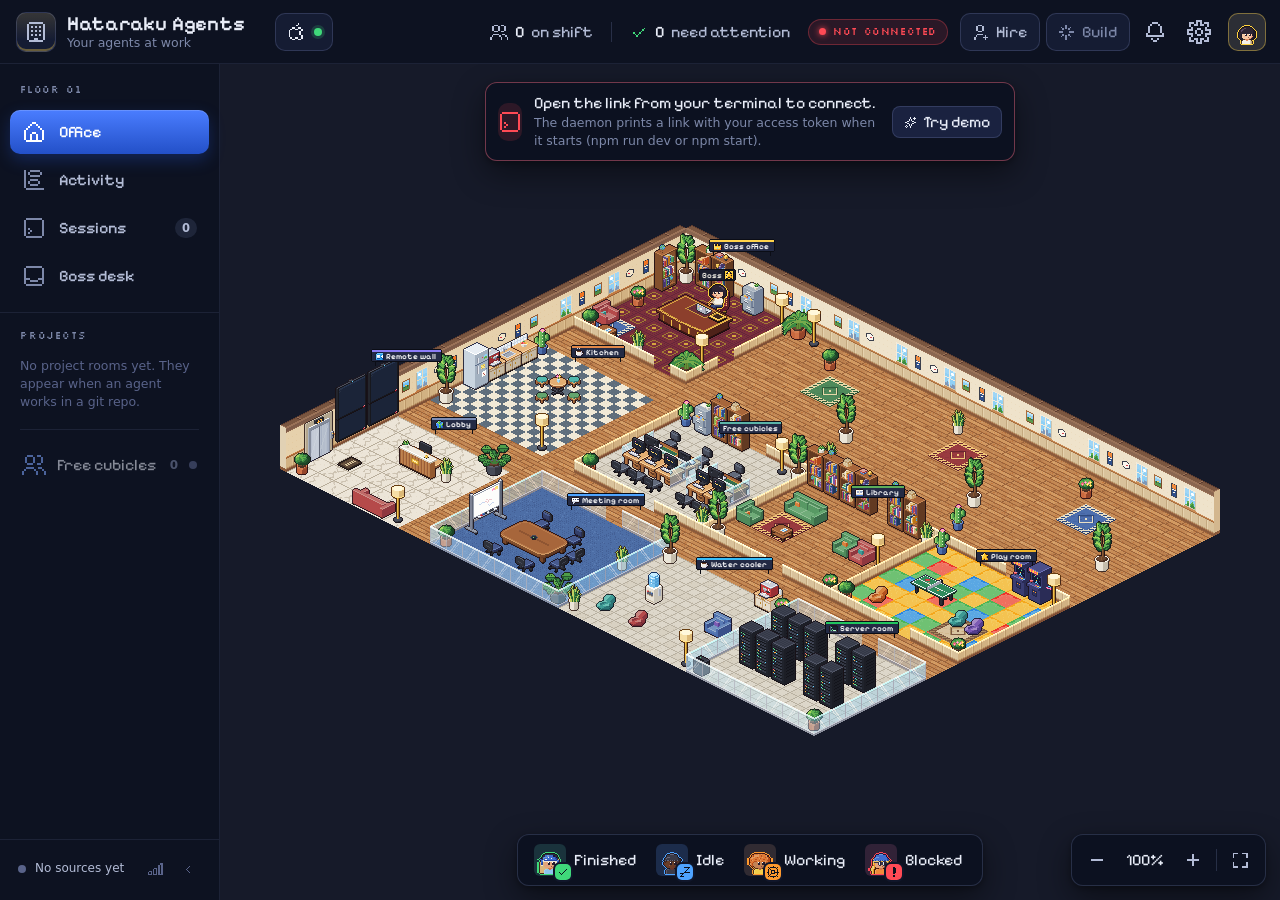
==== demo/index.html @ e22b6c68 "Publish the Hataraku Agents showcase site Built output of the landing page and a browser-only demo o" ====
<!doctype html>
<html lang="en">
  <head>
    <meta charset="UTF-8" />
    <meta name="viewport" content="width=device-width, initial-scale=1.0" />
    <meta name="color-scheme" content="dark" />
    <meta name="theme-color" content="#0c1120" />
    <meta name="description" content="A pixel-art office where your AI coding agents work." />
    <link rel="icon" type="image/svg+xml" href="./favicon.svg" />
    <title>Hataraku Agents</title>
    <script type="module" crossorigin src="./assets/index-Bu8hlSEz.js"></script>
    <link rel="modulepreload" crossorigin href="./assets/CanvasPool-AVnmSNKq.js">
    <link rel="modulepreload" crossorigin href="./assets/canvasUtils-D9PJXwz_.js">
    <link rel="modulepreload" crossorigin href="./assets/RenderTargetSystem-C_1yGmji.js">
    <link rel="modulepreload" crossorigin href="./assets/getTextureBatchBindGroup-Ck77k8EI.js">
    <link rel="modulepreload" crossorigin href="./assets/getTexelRangeRects--bWe3apc.js">
    <link rel="stylesheet" crossorigin href="./assets/index-CUyP7RAC.css">
  </head>
  <body>
    <div id="root"></div>
  </body>
</html>
---- demo/assets/index-CUyP7RAC.css ----
@font-face{font-family:Pixelify Sans;font-style:normal;font-display:swap;font-weight:400;src:url([data-uri])format("woff2"),url(./pixelify-sans-cyrillic-400-normal-DfOZNMlW.woff)format("woff");unicode-range:U+301,U+400-45F,U+490-491,U+4B0-4B1,U+2116}@font-face{font-family:Pixelify Sans;font-style:normal;font-display:swap;font-weight:400;src:url(./pixelify-sans-latin-ext-400-normal-DdH6zlBQ.woff2)format("woff2"),url(./pixelify-sans-latin-ext-400-normal-BkfTUL4s.woff)format("woff");unicode-range:U+100-2BA,U+2BD-2C5,U+2C7-2CC,U+2CE-2D7,U+2DD-2FF,U+304,U+308,U+329,U+1D00-1DBF,U+1E00-1E9F,U+1EF2-1EFF,U+2020,U+20A0-20AB,U+20AD-20C0,U+2113,U+2C60-2C7F,U+A720-A7FF}@font-face{font-family:Pixelify Sans;font-style:normal;font-display:swap;font-weight:400;src:url(./pixelify-sans-latin-400-normal-DLrIX9QE.woff2)format("woff2"),url(./pixelify-sans-latin-400-normal-JapMNN6Z.woff)format("woff");unicode-range:U+??,U+131,U+152-153,U+2BB-2BC,U+2C6,U+2DA,U+2DC,U+304,U+308,U+329,U+2000-206F,U+20AC,U+2122,U+2191,U+2193,U+2212,U+2215,U+FEFF,U+FFFD}@font-face{font-family:Pixelify Sans;font-style:normal;font-display:swap;font-weight:500;src:url([data-uri])format("woff2"),url(./pixelify-sans-cyrillic-500-normal-CR9SIKMr.woff)format("woff");unicode-range:U+301,U+400-45F,U+490-491,U+4B0-4B1,U+2116}@font-face{font-family:Pixelify Sans;font-style:normal;font-display:swap;font-weight:500;src:url(./pixelify-sans-latin-ext-500-normal-BHT4w5qI.woff2)format("woff2"),url(./pixelify-sans-latin-ext-500-normal-Bkr-oq6R.woff)format("woff");unicode-range:U+100-2BA,U+2BD-2C5,U+2C7-2CC,U+2CE-2D7,U+2DD-2FF,U+304,U+308,U+329,U+1D00-1DBF,U+1E00-1E9F,U+1EF2-1EFF,U+2020,U+20A0-20AB,U+20AD-20C0,U+2113,U+2C60-2C7F,U+A720-A7FF}@font-face{font-family:Pixelify Sans;font-style:normal;font-display:swap;font-weight:500;src:url(./pixelify-sans-latin-500-normal-DC052d-m.woff2)format("woff2"),url(./pixelify-sans-latin-500-normal-Bq6pAlou.woff)format("woff");unicode-range:U+??,U+131,U+152-153,U+2BB-2BC,U+2C6,U+2DA,U+2DC,U+304,U+308,U+329,U+2000-206F,U+20AC,U+2122,U+2191,U+2193,U+2212,U+2215,U+FEFF,U+FFFD}@font-face{font-family:Pixelify Sans;font-style:normal;font-display:swap;font-weight:600;src:url([data-uri])format("woff2"),url(./pixelify-sans-cyrillic-600-normal-B3EuUOZG.woff)format("woff");unicode-range:U+301,U+400-45F,U+490-491,U+4B0-4B1,U+2116}@font-face{font-family:Pixelify Sans;font-style:normal;font-display:swap;font-weight:600;src:url(./pixelify-sans-latin-ext-600-normal-Dha6RiOG.woff2)format("woff2"),url(./pixelify-sans-latin-ext-600-normal-CDaIumwU.woff)format("woff");unicode-range:U+100-2BA,U+2BD-2C5,U+2C7-2CC,U+2CE-2D7,U+2DD-2FF,U+304,U+308,U+329,U+1D00-1DBF,U+1E00-1E9F,U+1EF2-1EFF,U+2020,U+20A0-20AB,U+20AD-20C0,U+2113,U+2C60-2C7F,U+A720-A7FF}@font-face{font-family:Pixelify Sans;font-style:normal;font-display:swap;font-weight:600;src:url(./pixelify-sans-latin-600-normal-Dd_Dy7u5.woff2)format("woff2"),url(./pixelify-sans-latin-600-normal-BNlgYbDL.woff)format("woff");unicode-range:U+??,U+131,U+152-153,U+2BB-2BC,U+2C6,U+2DA,U+2DC,U+304,U+308,U+329,U+2000-206F,U+20AC,U+2122,U+2191,U+2193,U+2212,U+2215,U+FEFF,U+FFFD}@font-face{font-family:Pixelify Sans;font-style:normal;font-display:swap;font-weight:700;src:url([data-uri])format("woff2"),url(./pixelify-sans-cyrillic-700-normal-BrZTw8tu.woff)format("woff");unicode-range:U+301,U+400-45F,U+490-491,U+4B0-4B1,U+2116}@font-face{font-family:Pixelify Sans;font-style:normal;font-display:swap;font-weight:700;src:url(./pixelify-sans-latin-ext-700-normal-ClyJstAh.woff2)format("woff2"),url(./pixelify-sans-latin-ext-700-normal-BadXkHzZ.woff)format("woff");unicode-range:U+100-2BA,U+2BD-2C5,U+2C7-2CC,U+2CE-2D7,U+2DD-2FF,U+304,U+308,U+329,U+1D00-1DBF,U+1E00-1E9F,U+1EF2-1EFF,U+2020,U+20A0-20AB,U+20AD-20C0,U+2113,U+2C60-2C7F,U+A720-A7FF}@font-face{font-family:Pixelify Sans;font-style:normal;font-display:swap;font-weight:700;src:url(./pixelify-sans-latin-700-normal-D3Xxx3QE.woff2)format("woff2"),url(./pixelify-sans-latin-700-normal-BctWAS0u.woff)format("woff");unicode-range:U+??,U+131,U+152-153,U+2BB-2BC,U+2C6,U+2DA,U+2DC,U+304,U+308,U+329,U+2000-206F,U+20AC,U+2122,U+2191,U+2193,U+2212,U+2215,U+FEFF,U+FFFD}@font-face{font-family:Silkscreen;font-style:normal;font-display:swap;font-weight:400;src:url([data-uri])format("woff2"),url([data-uri])format("woff");unicode-range:U+100-2BA,U+2BD-2C5,U+2C7-2CC,U+2CE-2D7,U+2DD-2FF,U+304,U+308,U+329,U+1D00-1DBF,U+1E00-1E9F,U+1EF2-1EFF,U+2020,U+20A0-20AB,U+20AD-20C0,U+2113,U+2C60-2C7F,U+A720-A7FF}@font-face{font-family:Silkscreen;font-style:normal;font-display:swap;font-weight:400;src:url(./silkscreen-latin-400-normal-CtPo2yA5.woff2)format("woff2"),url(./silkscreen-latin-400-normal-D0DfPJut.woff)format("woff");unicode-range:U+??,U+131,U+152-153,U+2BB-2BC,U+2C6,U+2DA,U+2DC,U+304,U+308,U+329,U+2000-206F,U+20AC,U+2122,U+2191,U+2193,U+2212,U+2215,U+FEFF,U+FFFD}:root{--radius-xs:6px;--radius-sm:8px;--radius:10px;--radius-lg:12px;--radius-pill:999px;--topbar-h:64px;--sidebar-w:220px;--panel-w:368px;--ease-out:cubic-bezier(.2, .8, .2, 1);--ease-spring:cubic-bezier(.34, 1.4, .64, 1)}[data-status=working],[data-tone=working],[data-tone=pending]{--tone:var(--working)}[data-status=idle],[data-tone=idle]{--tone:var(--idle)}[data-status=finished],[data-tone=finished],[data-tone=passing]{--tone:var(--finished)}[data-status=blocked],[data-tone=blocked],[data-tone=error],[data-tone=failing]{--tone:var(--blocked)}[data-tone=boss]{--tone:var(--boss)}[data-tone=merge]{--tone:var(--merge)}[data-tone=info],[data-status=gone],[data-tone=none],[data-tone=unknown]{--tone:var(--info)}*,:before,:after{box-sizing:border-box}html,body,#root{height:100%;margin:0}body{background:var(--bg-app);color:var(--text);font:400 max(14px, var(--fs-floor))/1.45 var(--font-body);font-variant-ligatures:no-common-ligatures;-webkit-font-smoothing:antialiased;-moz-osx-font-smoothing:grayscale;overflow:hidden}button,input,select,textarea{font:inherit;color:inherit}button{cursor:pointer;text-align:inherit;background:0 0;border:0;padding:0}button:disabled{cursor:default}a{color:var(--accent-hi);text-decoration:none}h1,h2,h3,p,ul,ol,dl,dd{margin:0;padding:0}ul,ol{list-style:none}:focus-visible{outline:2px solid var(--accent-hi);outline-offset:2px;border-radius:var(--radius-xs)}::selection{background:color-mix(in srgb, var(--accent-hi) 40%, transparent)}*{scrollbar-width:thin;scrollbar-color:var(--line-3) transparent}.muted{color:var(--text-3)}.mono{font-family:var(--font-mono);font-size:12.5px}.eyebrow{font:400 max(10px, var(--fs-tiny-floor))/1 var(--font-tiny);letter-spacing:var(--tiny-tracking);text-transform:uppercase;color:var(--text-3)}kbd{border-radius:var(--radius-xs);background:var(--bg-card-2);border:1px solid var(--line-2);min-width:22px;height:22px;font:600 max(11.5px, var(--fs-floor))/1 var(--font-body);color:var(--text);border-bottom-width:2px;place-items:center;padding:0 6px;display:inline-grid}.icon{width:var(--isz,18px);height:var(--isz,18px);flex:none;line-height:0;display:inline-flex}.icon svg{width:100%;height:100%;display:block}.icon[data-size=xs]{--isz:12px}.icon[data-size=sm]{--isz:18px}.icon[data-size=md]{--isz:24px}.icon[data-size=lg]{--isz:48px}.icon[data-size=xl]{--isz:72px}.icon[data-spin=true] svg{animation:1.6s steps(8,end) infinite spin}.status-pill[data-status=working] .icon[data-spin=true] svg{animation-duration:2.4s}@keyframes spin{to{transform:rotate(360deg)}}.src-glyph svg{overflow:visible}.src-glyph .sg-stroke{fill:none;stroke:#e07a50;stroke-width:2.6px;stroke-linecap:round}.src-glyph[data-source=codex] .sg-frame{fill:#20283f;stroke:#d9def0;stroke-width:1.6px}.src-glyph[data-source=codex] .sg-fill{fill:#fff}.src-glyph[data-source=t3] .sg-bg{fill:#2ccf9f}.src-glyph[data-source=t3] .sg-ink{fill:#0b1a17}.src-glyph[data-source=hermes] .sg-wing{fill:#b9a4ff}.src-glyph[data-source=hermes] .sg-fill{fill:#ffd34a}.src-glyph[data-source=cursor] .sg-frame{fill:#16161b;stroke:#c9ccd6;stroke-width:1.6px}.src-glyph[data-source=cursor] .sg-fill{fill:#f4f4f6}.src-glyph[data-source=windsurf] .sg-wave{fill:none;stroke:#3ddbb8;stroke-width:2.6px;stroke-linecap:round}.src-glyph[data-source=antigravity] .sg-fill{fill:#5b9bff}.src-glyph[data-source=antigravity] .sg-pad{fill:#ffcf4a}.src-glyph[data-source=demo] .sg-fill{fill:#ff8fd0}.portrait{image-rendering:pixelated;width:var(--psz,28px);height:var(--psz,28px);flex:none;display:block}.portrait[data-size=xs]{--psz:20px}.portrait[data-size=sm]{--psz:28px}.portrait[data-size=md]{--psz:40px}.portrait[data-size=lg]{--psz:56px}.portrait[data-size=xl]{--psz:112px}.character-preview,.swatch{image-rendering:pixelated;display:block}.status-dot{background:var(--tone,var(--text-4));width:8px;height:8px;box-shadow:0 0 0 3px color-mix(in srgb, var(--tone,transparent) 18%, transparent);border-radius:50%;flex:none}.status-dot[data-status=ok]{--tone:var(--finished)}.status-dot[data-status=off],.status-dot[data-status=none]{--tone:var(--text-4);box-shadow:none}.status-dot[data-pulse=true]{animation:1.4s ease-in-out infinite dot-pulse}@keyframes dot-pulse{50%{box-shadow:0 0 0 5px color-mix(in srgb, var(--tone) 6%, transparent)}}.status-pill{border-radius:var(--radius-sm);background:color-mix(in srgb, var(--tone) 18%, var(--bg-panel));border:1px solid color-mix(in srgb, var(--tone) 60%, transparent);height:28px;color:color-mix(in srgb, var(--tone) 30%, var(--text));font:400 16px/1 var(--font-pixel);white-space:nowrap;align-items:center;gap:6px;padding:0 10px 0 8px;display:inline-flex}.status-pill .icon{color:var(--tone)}.status-pill[data-compact=true]{height:26px;padding:0 8px 0 6px}.status-pill-kind{color:color-mix(in srgb, var(--tone) 18%, var(--text-2));font:500 max(13px, var(--fs-floor))/1 var(--font-body)}.chip{border-radius:var(--radius-sm);background:var(--bg-card);border:1px solid var(--line-2);height:28px;color:var(--text);font-size:max(13.5px, var(--fs-floor));white-space:nowrap;align-items:center;gap:7px;padding:0 10px;display:inline-flex}.chip-muted{height:22px;font:500 max(12px, var(--fs-floor))/1 var(--font-body);color:var(--text-2);background:var(--bg-card-2);border-color:var(--line);padding:0 8px}.badge{border-radius:var(--radius-pill);background:var(--blocked);min-width:17px;height:17px;color:var(--ink-on-strong);font:700 max(10.5px, var(--fs-floor))/17px var(--font-body);font-variant-numeric:tabular-nums;text-align:center;box-shadow:0 0 0 2px var(--bg-chrome);pointer-events:none;padding:0 4px;position:absolute;top:2px;right:1px}.tone-icon{border-radius:var(--radius-sm);background:color-mix(in srgb, var(--tone,var(--info)) 16%, transparent);width:28px;height:28px;color:var(--tone,var(--info));border:1px solid color-mix(in srgb, var(--tone,var(--info)) 30%, transparent);flex:none;place-items:center;display:inline-grid}.icon-btn{border-radius:var(--radius-sm);width:30px;height:30px;color:var(--text-2);transition:background-color .15s, color .15s, transform .12s var(--ease-out);flex:none;place-items:center;display:inline-grid;position:relative}.icon-btn[data-size=lg]{border-radius:var(--radius);width:38px;height:38px}.icon-btn[data-size=xs]{border-radius:var(--radius-xs);width:24px;height:24px}.icon-btn:hover:not(:disabled){background:var(--bg-hover);color:var(--text)}.icon-btn:active:not(:disabled){transform:scale(.92)}.icon-btn[data-active=true],.icon-btn[aria-pressed=true]{background:color-mix(in srgb, var(--accent) 22%, transparent);color:color-mix(in srgb, var(--accent-hi) 25%, var(--text))}.icon-btn:disabled{opacity:.4}.btn{border-radius:var(--radius-sm);height:36px;font:400 16px/1 var(--font-pixel);white-space:nowrap;transition:background-color .15s, border-color .15s, color .15s, transform .12s var(--ease-out), box-shadow .15s;justify-content:center;align-items:center;gap:8px;padding:0 14px;display:inline-flex}.btn:active:not(:disabled){transform:translateY(1px)scale(.985)}.btn:disabled{opacity:.45}.btn-block{width:100%}.btn-sm{gap:7px;height:32px;padding:0 11px}.btn-xs{height:26px;font:600 max(12.5px, var(--fs-floor))/1 var(--font-body);gap:5px;padding:0 8px}.btn-primary{background:linear-gradient(180deg, var(--accent-hi), var(--accent));color:var(--accent-ink);border:1px solid color-mix(in srgb, var(--accent-hi) 88%, var(--accent-ink));box-shadow:inset 0 1px 0 color-mix(in srgb, var(--accent-ink) 18%, transparent), 0 4px 14px color-mix(in srgb, var(--accent) 30%, transparent)}.btn-primary.btn-block{border-radius:var(--radius-sm);height:46px;font-size:20px}.btn-primary.btn-block.btn-sm{height:34px;font-size:16px}.btn-primary:hover:not(:disabled){background:linear-gradient(180deg, color-mix(in srgb, var(--accent-hi) 82%, var(--accent-ink)), var(--accent-hi));box-shadow:inset 0 1px 0 color-mix(in srgb, var(--accent-ink) 22%, transparent), 0 6px 18px color-mix(in srgb, var(--accent) 42%, transparent)}.btn-secondary{background:var(--bg-card-2);border:1px solid var(--line-2);color:var(--text)}.btn-secondary:hover:not(:disabled){background:var(--bg-hover);border-color:var(--line-3)}.btn-ghost{color:var(--text-2);border:1px solid var(--line)}.btn-ghost:hover:not(:disabled){background:var(--bg-hover);color:var(--text);border-color:var(--line-2)}.btn-approve{background:color-mix(in srgb, var(--finished) 85%, black);color:var(--ink-on-status);border:1px solid var(--finished);flex:1}.btn-approve:hover:not(:disabled){background:var(--finished)}.btn-deny{color:color-mix(in srgb, var(--blocked) 45%, var(--text));border:1px solid color-mix(in srgb, var(--blocked) 55%, transparent);background:0 0;flex:1}.btn-deny:hover:not(:disabled){background:color-mix(in srgb, var(--blocked) 16%, transparent);color:var(--text)}.link{color:var(--accent-hi);font-weight:500}.link:hover{text-decoration:underline}.input{border-radius:var(--radius-sm);background:var(--bg-input);border:1px solid var(--line-2);width:100%;height:38px;color:var(--text);outline:none;padding:0 12px;transition:border-color .15s,box-shadow .15s}.input:focus{border-color:var(--accent-hi);box-shadow:0 0 0 3px color-mix(in srgb, var(--accent-hi) 20%, transparent)}.input::placeholder{color:var(--text-4)}.toggle{border-radius:var(--radius-pill);background:var(--bg-input);border:1px solid var(--line-2);flex:none;width:40px;height:22px;transition:background-color .18s,border-color .18s;position:relative}.toggle-knob{background:var(--text-3);width:16px;height:16px;transition:transform .2s var(--ease-spring), background-color .18s;border-radius:50%;position:absolute;top:2px;left:2px}.toggle[aria-checked=true]{background:var(--accent);border-color:var(--accent-hi)}.toggle[aria-checked=true] .toggle-knob{background:var(--accent-ink);transform:translate(18px)}.toggle:disabled{opacity:.4}.segmented{border-radius:var(--radius);background:var(--bg-input);border:1px solid var(--line);grid-auto-columns:1fr;grid-auto-flow:column;gap:3px;padding:3px;display:grid}.segmented-item{border-radius:var(--radius-sm);height:32px;font:400 16px/1 var(--font-pixel);color:var(--text-3);white-space:nowrap;justify-content:center;align-items:center;gap:6px;padding:0 8px;transition:background-color .15s,color .15s;display:inline-flex}.segmented-item span{text-overflow:ellipsis;min-width:0;overflow:hidden}.segmented-item:hover{color:var(--text);background:var(--bg-card)}.segmented-item[aria-checked=true]{background:linear-gradient(180deg, var(--accent-hi), var(--accent));color:var(--accent-ink);box-shadow:inset 0 1px 0 color-mix(in srgb, var(--accent-ink) 16%, transparent)}.range{min-width:0;accent-color:var(--accent-hi);cursor:pointer;flex:1;height:4px}.has-tip{position:relative}.has-tip:after{content:attr(data-tip);z-index:60;border-radius:var(--radius-sm);background:var(--bg-tip);border:1px solid var(--line-2);min-width:max-content;box-shadow:var(--shadow);color:var(--text-2);font:400 max(12.5px, var(--fs-floor))/1.5 var(--font-body);white-space:pre;opacity:0;pointer-events:none;transition:opacity .14s, transform .14s var(--ease-out);padding:8px 11px;position:absolute;top:calc(100% + 10px);left:50%;transform:translate(-50%,-4px)}.has-tip:hover:after,.has-tip:focus-visible:after{opacity:1;transition-delay:.25s;transform:translate(-50%)}.has-tip:focus-visible:after{transition-delay:0s}.has-tip[data-tip-align=start]:after{left:0;transform:translateY(-4px)}.has-tip[data-tip-align=start]:hover:after,.has-tip[data-tip-align=start]:focus-visible:after{transform:translate(0)}.has-tip[data-tip-align=end]:after{left:auto;right:0;transform:translateY(-4px)}.has-tip[data-tip-align=end]:hover:after,.has-tip[data-tip-align=end]:focus-visible:after{transform:translate(0)}.empty{text-align:center;color:var(--text-3);flex-direction:column;align-items:center;gap:8px;padding:40px 24px;display:flex}.empty-icon{background:var(--bg-card);border:1px solid var(--line);width:84px;height:84px;color:var(--text-4);border-radius:20px;place-items:center;margin-bottom:6px;display:grid}.empty-title{font:500 18px/1.2 var(--font-pixel);color:var(--text)}.empty-text{max-width:300px;font-size:max(13.5px, var(--fs-floor))}@media (prefers-reduced-motion:reduce){*,:before,:after{transition-duration:.001ms!important;transition-delay:0s!important;animation-duration:.001ms!important;animation-iteration-count:1!important}.toast-timer{display:none}}html[data-reduced-motion=true] *,html[data-reduced-motion=true] :before,html[data-reduced-motion=true] :after{transition-duration:.001ms!important;transition-delay:0s!important;animation-duration:.001ms!important;animation-iteration-count:1!important}html[data-reduced-motion=true] .toast-timer{display:none}:root,[data-theme=night]{--bg-app:#0a0e1a;--bg-chrome:#0d1221;--bg-panel:#10162a;--bg-card:#151c33;--bg-card-2:#1a2240;--bg-hover:#1f2848;--bg-input:#0b101e;--bg-overlay:#0c1120e6;--bg-tip:#060914;--bg-office:#161a29;--bg-stage-top:#2a2440;--bg-stage-bottom:#3a2b2a;--checker-a:#1a2140;--checker-b:#161c37;--wash:#94a7de21;--line:#94a7de1c;--line-2:#94a7de33;--line-3:#94a7de52;--text:#e9edf8;--text-2:#b3bcd6;--text-3:#7d88a9;--text-4:#59638a;--accent:#2f66f0;--accent-hi:#4a7dff;--accent-lo:#2350c8;--accent-ink:#fff;--working:#ff9a2e;--idle:#4ea3ff;--finished:#3fd97a;--blocked:#ff4a55;--boss:#ffd34a;--merge:#a77bff;--question:#ffb547;--info:#8ea3dc;--project-icon:#7fa6ff;--select:#4ee6ff;--ink-on-status:#0b0f1c;--ink-on-strong:#fff;--scrim:#080b16b3;--scrim-ink:#fff;--shadow-ink:#000;--shadow-sm:0 2px 8px #0000004d;--shadow:0 12px 32px #00000073, 0 2px 6px #0000004d;--lightningcss-light: ;--lightningcss-dark:initial;color-scheme:dark}[data-theme=cream]{--bg-app:#f4ecdb;--bg-chrome:#ede3cc;--bg-panel:#faf5e9;--bg-card:#fffbf2;--bg-card-2:#f3e9d4;--bg-hover:#eadcc0;--bg-input:#fffdf8;--bg-overlay:#faf5e9f0;--bg-tip:#fffdf8;--bg-office:#e6dac0;--bg-stage-top:#f7e7cf;--bg-stage-bottom:#efc9a6;--checker-a:#f1e5cd;--checker-b:#e9dabd;--wash:#5a401e17;--line:#4a341824;--line-2:#4a34183d;--line-3:#4a341861;--text:#1f1a14;--text-2:#463d31;--text-3:#685c4d;--text-4:#948775;--accent:#1a5f5b;--accent-hi:#1f6f6a;--accent-lo:#154e4a;--accent-ink:#fff;--working:#a65006;--idle:#2b62b0;--finished:#256f36;--blocked:#bd2e38;--boss:#716200;--merge:#6c43b4;--question:#955700;--info:#5a6a86;--project-icon:#2f63c0;--select:#0a7d8c;--ink-on-status:#fff;--ink-on-strong:#fff;--scrim:#281e12a8;--scrim-ink:#fff8ec;--shadow-ink:#4a3418;--shadow-sm:0 2px 8px #4a34181f;--shadow:0 12px 32px #4a34182e, 0 2px 6px #4a34181a;--lightningcss-light:initial;--lightningcss-dark: ;color-scheme:light}[data-theme=sage]{--bg-app:#111714;--bg-chrome:#141b17;--bg-panel:#17201b;--bg-card:#1c2721;--bg-card-2:#212e27;--bg-hover:#28372f;--bg-input:#0e1411;--bg-overlay:#121915eb;--bg-tip:#0a0f0c;--bg-office:#1a231e;--bg-stage-top:#26332c;--bg-stage-bottom:#34302a;--checker-a:#1f2a24;--checker-b:#1a241f;--wash:#aacdb91f;--line:#aacdb91c;--line-2:#aacdb933;--line-3:#aacdb952;--text:#e5ede7;--text-2:#b0c2b6;--text-3:#879b8e;--text-4:#5d7166;--accent:#3d7c72;--accent-hi:#5fa497;--accent-lo:#326960;--accent-ink:#fff;--working:#eea04f;--idle:#73b3ec;--finished:#86d39a;--blocked:#f07070;--boss:#e8cb62;--merge:#b598e8;--question:#f2b45a;--info:#93a99c;--project-icon:#8fb8e8;--select:#6fe3d6;--ink-on-status:#0e1411;--ink-on-strong:#fff;--scrim:#080c0ab3;--scrim-ink:#fff;--shadow-ink:#000;--shadow-sm:0 2px 8px #0000004d;--shadow:0 12px 32px #00000073, 0 2px 6px #0000004d;--lightningcss-light: ;--lightningcss-dark:initial;color-scheme:dark}[data-theme=sakura]{--bg-app:#fbf0f2;--bg-chrome:#f6e4e9;--bg-panel:#fff7f9;--bg-card:#fffcfd;--bg-card-2:#f8e7ec;--bg-hover:#f1d9e0;--bg-input:#fffdfe;--bg-overlay:#fff7f9f0;--bg-tip:#fffdfe;--bg-office:#f1dce2;--bg-stage-top:#fbe7ed;--bg-stage-bottom:#f0d0d4;--checker-a:#f7e4e9;--checker-b:#f1d9e0;--wash:#78284614;--line:#6e284221;--line-2:#6e284238;--line-3:#6e28425c;--text:#2b1820;--text-2:#553643;--text-3:#7a5764;--text-4:#a5848f;--accent:#8a3a7c;--accent-hi:#9a4389;--accent-lo:#752f69;--accent-ink:#fff;--working:#a24f00;--idle:#2b62b0;--finished:#24703a;--blocked:#c22a1e;--boss:#716200;--merge:#5a49b0;--question:#955700;--info:#6a5a70;--project-icon:#2f63c0;--select:#0a7d8c;--ink-on-status:#fff;--ink-on-strong:#fff;--scrim:#2b1820a8;--scrim-ink:#fff7f9;--shadow-ink:#5a2a3a;--shadow-sm:0 2px 8px #5a2a3a1f;--shadow:0 12px 32px #5a2a3a2e, 0 2px 6px #5a2a3a1a;--lightningcss-light:initial;--lightningcss-dark: ;color-scheme:light}[data-theme=terminal]{--bg-app:#050806;--bg-chrome:#070b08;--bg-panel:#090e0a;--bg-card:#0d150f;--bg-card-2:#111c13;--bg-hover:#162518;--bg-input:#030504;--bg-overlay:#070b08ed;--bg-tip:#020302;--bg-office:#060a07;--bg-stage-top:#0c1b10;--bg-stage-bottom:#12180c;--checker-a:#0e1810;--checker-b:#0a120c;--wash:#50ff7817;--line:#50ff781f;--line-2:#50ff7838;--line-3:#50ff785c;--text:#c4f7cf;--text-2:#8edb9f;--text-3:#5fae73;--text-4:#3d7a4d;--accent:#22b452;--accent-hi:#45e070;--accent-lo:#1a9343;--accent-ink:#021006;--working:#ffb52e;--idle:#4fd2ff;--finished:#6dff8e;--blocked:#ff5c5c;--boss:#f2f27a;--merge:#d08cff;--question:#ffc94d;--info:#7fbf8f;--project-icon:#4fd2ff;--select:#4fd2ff;--ink-on-status:#021006;--ink-on-strong:#021006;--scrim:#000000bf;--scrim-ink:#c4f7cf;--shadow-ink:#000;--shadow-sm:0 2px 8px #00000080;--shadow:0 12px 32px #0009, 0 0 0 1px #50ff7814;--lightningcss-light: ;--lightningcss-dark:initial;color-scheme:dark}[data-theme=contrast]{--bg-app:#000;--bg-chrome:#000;--bg-panel:#050505;--bg-card:#0e0e0e;--bg-card-2:#171717;--bg-hover:#2a2a2a;--bg-input:#000;--bg-overlay:#000000f2;--bg-tip:#000;--bg-office:#000;--bg-stage-top:#151515;--bg-stage-bottom:#1f1f1f;--checker-a:#171717;--checker-b:#0e0e0e;--wash:#ffffff29;--line:#ffffff73;--line-2:#ffffffa6;--line-3:#ffffffe6;--text:#fff;--text-2:#f2f2f2;--text-3:#d4d4d4;--text-4:#a6a6a6;--accent:#10d8f0;--accent-hi:#6cf0ff;--accent-lo:#00b4cc;--accent-ink:#000;--working:#ffa53d;--idle:#78bcff;--finished:#4dff88;--blocked:#ff6b6b;--boss:#ffe14d;--merge:#d4a8ff;--question:#ffc857;--info:#d0d0d0;--project-icon:#8cc4ff;--select:#ff8af2;--ink-on-status:#000;--ink-on-strong:#000;--scrim:#000000d9;--scrim-ink:#fff;--shadow-ink:#000;--shadow-sm:0 0 0 1px #ffffff59;--shadow:0 0 0 1px #fff9, 0 12px 32px #000c;--lightningcss-light: ;--lightningcss-dark:initial;color-scheme:dark}@font-face{font-family:Hataraku Mono;src:local(SFMono-Regular),local(SF Mono),local(Menlo-Regular),local(Menlo),local(Consolas),local(DejaVu Sans Mono);font-weight:100 500;size-adjust:88%}@font-face{font-family:Hataraku Mono;src:local(SFMono-Bold),local(SF Mono Bold),local(Menlo-Bold),local(Menlo Bold),local(Consolas Bold),local(DejaVu Sans Mono Bold);font-weight:600 900;size-adjust:88%}:root{--stack-system:ui-sans-serif, system-ui, -apple-system, "Segoe UI", Roboto, "Helvetica Neue", Arial, sans-serif;--stack-roman:"Iowan Old Style", "Palatino Linotype", Palatino, Georgia, "Times New Roman", serif;--stack-rounded:ui-rounded, "SF Pro Rounded", "Nunito", "Varela Round", system-ui, -apple-system, sans-serif;--stack-mono:ui-monospace, "SF Mono", "Cascadia Code", Menlo, Consolas, monospace}:root,[data-font=pixel]{--font-pixel:"Pixelify Sans", ui-rounded, system-ui, sans-serif;--font-tiny:"Silkscreen", "Pixelify Sans", ui-monospace, monospace;--font-body:var(--stack-system);--font-mono:var(--stack-mono);--fs-floor:0px;--fs-tiny-floor:0px;--tiny-tracking:.08em}[data-font=pixel-all]{--font-pixel:"Pixelify Sans", ui-rounded, system-ui, sans-serif;--font-tiny:"Silkscreen", "Pixelify Sans", ui-monospace, monospace;--font-body:"Pixelify Sans", ui-rounded, system-ui, sans-serif;--font-mono:var(--stack-mono);--fs-floor:16px;--fs-tiny-floor:0px;--tiny-tracking:.08em}[data-font=roman]{--font-pixel:var(--stack-roman);--font-tiny:var(--stack-roman);--font-body:var(--stack-roman);--font-mono:var(--stack-mono);--fs-floor:0px;--fs-tiny-floor:11px;--tiny-tracking:.1em}[data-font=sans]{--font-pixel:var(--stack-system);--font-tiny:var(--stack-system);--font-body:var(--stack-system);--font-mono:var(--stack-mono);--fs-floor:0px;--fs-tiny-floor:10.5px;--tiny-tracking:.06em}[data-font=rounded]{--font-pixel:ui-rounded, "SF Pro Rounded", "Arial Rounded MT Bold", "Nunito", "Varela Round", system-ui, sans-serif;--font-tiny:var(--stack-rounded);--font-body:var(--stack-rounded);--font-mono:var(--stack-mono);--fs-floor:0px;--fs-tiny-floor:10.5px;--tiny-tracking:.06em}[data-font=mono]{--font-pixel:"Hataraku Mono", var(--stack-mono);--font-tiny:"Hataraku Mono", var(--stack-mono);--font-body:"Hataraku Mono", var(--stack-mono);--font-mono:var(--stack-mono);--fs-floor:0px;--fs-tiny-floor:10.5px;--tiny-tracking:.04em}.theme-grid{grid-template-columns:repeat(2,minmax(0,1fr));gap:8px;display:grid}.theme-option,.font-option{border-radius:var(--radius);border:1px solid var(--line);background:var(--bg-card);min-width:0;transition:border-color .15s, background-color .15s, transform .12s var(--ease-out);flex-direction:column;gap:7px;padding:6px;display:flex}.theme-option:hover,.font-option:hover{border-color:var(--line-3)}.theme-option:active,.font-option:active{transform:scale(.98)}.theme-option[aria-checked=true],.font-option[aria-checked=true]{border-color:var(--accent-hi);box-shadow:0 0 0 2px color-mix(in srgb, var(--accent-hi) 35%, transparent)}.theme-option-name{font:400 16px/1 var(--font-pixel);color:var(--text-2);text-overflow:ellipsis;white-space:nowrap;padding:0 2px 1px;overflow:hidden}.theme-option[aria-checked=true] .theme-option-name{color:var(--text)}.theme-swatch{border-radius:var(--radius-xs);border:1px solid var(--line-2);background:var(--bg-app);grid-template-rows:9px minmax(0,1fr);grid-template-columns:14px minmax(0,1fr);height:46px;display:grid;overflow:hidden}.theme-swatch-top{background:var(--bg-chrome);border-bottom:1px solid var(--line);grid-column:1/-1}.theme-swatch-side{background:var(--bg-chrome);border-right:1px solid var(--line);flex-direction:column;gap:3px;padding:4px 3px;display:flex}.theme-swatch-side i{background:var(--text-4);border-radius:1px;height:3px}.theme-swatch-side i:first-child{background:var(--accent-hi)}.theme-swatch-main{background:var(--bg-office);flex-direction:column;justify-content:space-between;min-width:0;padding:5px 6px;display:flex}.theme-swatch-text{flex-direction:column;gap:3px;display:flex}.theme-swatch-text i{background:var(--text);border-radius:1px;width:80%;height:3px}.theme-swatch-text i+i{background:var(--text-3);width:55%}.theme-swatch-dots{gap:3px;display:flex}.theme-swatch-dots i{background:var(--tone);border-radius:2px;width:7px;height:7px}.font-option{color:var(--text-2);align-items:flex-start;gap:6px;padding:9px 11px 10px}.font-option[aria-checked=true]{color:var(--text)}.font-option-name{font:500 16px/1.15 var(--font-pixel);color:var(--text)}.font-option-sample{text-overflow:ellipsis;white-space:nowrap;max-width:100%;font:400 max(12.5px, var(--fs-floor))/1.2 var(--font-body);color:var(--text-3);overflow:hidden}.app[data-mode=office]{grid-template-columns:var(--sidebar-w) minmax(0, 1fr) auto;grid-template-rows:var(--topbar-h) minmax(0, 1fr);background:var(--bg-app);grid-template-areas:"top top top""side stage panel";display:grid;position:fixed;inset:0}.topbar{z-index:20;background:var(--bg-chrome);border-bottom:1px solid var(--line);grid-area:top;align-items:center;gap:18px;min-width:0;padding:0 14px 0 16px;display:flex}.brand{min-width:calc(var(--sidebar-w) - 16px);flex:none;align-items:center;gap:11px;padding-right:12px;display:flex}.brand-mark{border-radius:var(--radius);width:40px;height:40px;color:var(--text-2);background:linear-gradient(180deg, color-mix(in srgb, var(--boss) 14%, transparent), transparent 70%), var(--bg-card);border:1px solid var(--line-2);box-shadow:inset 0 -2px 0 color-mix(in srgb, var(--boss) 35%, transparent);place-items:center;display:grid}.brand-mark .icon{--isz:24px}.brand-text{flex-direction:column;gap:3px;min-width:0;display:flex}.brand-title{font:600 20px/1 var(--font-pixel);color:var(--text);letter-spacing:.01em;white-space:nowrap}.brand-sub{font-size:max(12.5px, var(--fs-floor));color:var(--text-3);white-space:nowrap;line-height:1}.topbar-chips{flex:1;align-items:center;gap:8px;min-width:0;margin:-6px 0;padding:6px 0;display:flex;overflow:clip visible}.top-chip{border-radius:var(--radius);background:var(--bg-card);border:1px solid var(--line-2);height:38px;font:400 16px/1 var(--font-pixel);color:var(--text);cursor:default;flex:none;align-items:center;gap:8px;padding:0 12px 0 10px;transition:border-color .15s,background-color .15s,opacity .15s;display:inline-flex}.top-chip:hover,.top-chip:focus-visible{border-color:var(--line-3);background:var(--bg-card-2)}.top-chip .icon[data-size=sm]{--isz:20px}.top-chip[data-connected=false]{opacity:.5}.top-chip[data-connected=false] .src-glyph{filter:grayscale()}.top-chip-label{white-space:nowrap}.topbar-right{flex:none;align-items:center;gap:6px;margin-left:auto;display:flex}.top-stat{border-radius:var(--radius-sm);height:34px;font:400 16px/1 var(--font-pixel);color:var(--text-2);white-space:nowrap;align-items:center;gap:7px;padding:0 8px;display:inline-flex}.top-stat b{color:var(--text);font-weight:500}.top-stat .icon{color:var(--text-2)}.top-stat-btn{transition:background-color .15s}.top-stat-btn:not(:disabled):hover{background:color-mix(in srgb, var(--blocked) 14%, transparent)}.top-stat-btn[data-alert=true],.top-stat-btn[data-alert=true] b,.top-stat-btn[data-alert=true] .icon{color:color-mix(in srgb, var(--blocked) 80%, var(--text))}.top-stat-btn[data-alert=true] .icon{animation:2.4s ease-in-out infinite nudge}.top-stat-btn:disabled .icon{color:var(--finished)}@keyframes nudge{0%,80%,to{transform:none}85%{transform:rotate(-10deg)scale(1.08)}90%{transform:rotate(10deg)scale(1.08)}95%{transform:rotate(-6deg)}}.top-sep{background:var(--line-2);width:1px;height:20px;margin:0 4px}.conn-badge{border-radius:var(--radius-pill);height:26px;font:400 max(10px, var(--fs-tiny-floor))/1 var(--font-tiny);text-transform:uppercase;letter-spacing:.06em;color:var(--tone);background:color-mix(in srgb, var(--tone) 12%, transparent);border:1px solid color-mix(in srgb, var(--tone) 32%, transparent);cursor:default;align-items:center;gap:7px;margin:0 6px 0 4px;padding:0 10px;display:inline-flex}.conn-badge[data-conn=live]{--tone:var(--finished)}.conn-badge[data-conn=demo]{--tone:var(--merge)}.conn-badge[data-conn=connecting]{--tone:var(--info)}.conn-badge[data-conn=offline],.conn-badge[data-conn=locked]{--tone:var(--blocked)}.conn-dot{background:var(--tone);width:7px;height:7px;box-shadow:0 0 6px var(--tone);border-radius:50%}.conn-badge[data-conn=live] .conn-dot{animation:2.4s ease-in-out infinite dot-pulse}.boss-btn{border-radius:var(--radius);background:color-mix(in srgb, var(--boss) 10%, var(--bg-card));border:1px solid color-mix(in srgb, var(--boss) 40%, transparent);width:38px;height:38px;transition:transform .12s var(--ease-out), border-color .15s;place-items:center;margin-left:4px;display:grid}.boss-btn:hover{border-color:var(--boss)}.boss-btn:active{transform:scale(.94)}.boss-btn[data-active=true]{border-color:var(--boss);box-shadow:0 0 0 3px color-mix(in srgb, var(--boss) 20%, transparent)}.bell{position:relative}.menu{z-index:40;border-radius:var(--radius-lg);background:var(--bg-panel);border:1px solid var(--line-2);width:340px;box-shadow:var(--shadow);animation:pop-in .16s var(--ease-out);transform-origin:100% 0;padding:12px;position:absolute;top:calc(100% + 10px);right:-6px}@keyframes pop-in{0%{opacity:0;transform:translateY(-4px)scale(.98)}}.menu-head{justify-content:space-between;align-items:center;gap:12px;padding:2px 4px 10px;display:flex}.menu-title{font:600 16px/1 var(--font-pixel)}.menu-toggle{font-size:max(12.5px, var(--fs-floor));color:var(--text-3);align-items:center;gap:8px;display:inline-flex}.menu-note{font-size:max(12.5px, var(--fs-floor));color:var(--text-3);padding:6px 4px}.menu-inbox{border-radius:var(--radius);background:var(--bg-card);border:1px solid var(--line);width:100%;color:var(--text-3);align-items:center;gap:10px;padding:10px;transition:background-color .15s,border-color .15s;display:flex}.menu-inbox:hover{background:var(--bg-card-2);border-color:var(--line-2)}.menu-inbox-text{min-width:0;font-size:max(12.5px, var(--fs-floor));flex-direction:column;flex:1;gap:2px;display:flex}.menu-inbox-text b{font:400 16px/1.2 var(--font-pixel);color:var(--text)}.menu-sub{padding:14px 4px 6px}.menu-list{flex-direction:column;gap:2px;max-height:320px;display:flex;overflow-y:auto}.menu-item{border-radius:var(--radius-sm);width:100%;font-size:max(13px, var(--fs-floor));color:var(--text-2);align-items:center;gap:10px;padding:7px 6px;display:flex}.menu-item:hover{background:var(--bg-hover)}.menu-item .tone-icon{width:24px;height:24px}.menu-item-text{text-overflow:ellipsis;white-space:nowrap;flex:1;min-width:0;overflow:hidden}.menu-item-text strong{color:var(--text);font-weight:600}.menu-item-time{font-size:max(11.5px, var(--fs-floor));color:var(--text-4);flex:none}.sidebar{z-index:10;background:var(--bg-chrome);border-right:1px solid var(--line);flex-direction:column;grid-area:side;min-height:0;display:flex}.side-section{flex-direction:column;gap:6px;padding:18px 10px 14px;display:flex}.side-section+.side-section{border-top:1px solid var(--line)}.side-section>.eyebrow{padding:0 10px 6px}.side-grow{flex:1;min-height:0;overflow-y:auto}.floor-head{justify-content:space-between;align-items:center;min-height:22px;padding:0 6px 6px 10px;display:flex}.floor-switch{gap:3px;display:flex}.floor-btn{border-radius:var(--radius-xs);width:22px;height:22px;font:600 max(12px, var(--fs-floor))/1 var(--font-body);color:var(--text-3);border:1px solid var(--line)}.floor-btn:hover{color:var(--text);background:var(--bg-hover)}.floor-btn[aria-pressed=true]{background:var(--accent);border-color:var(--accent-hi);color:var(--accent-ink)}.nav{flex-direction:column;gap:4px;display:flex}.nav-item{border-radius:var(--radius);width:100%;height:44px;font:500 16px/1 var(--font-pixel);color:var(--text-2);transition:background-color .15s, color .15s, transform .12s var(--ease-out);align-items:center;gap:13px;padding:0 12px;display:flex}.nav-item .icon{color:var(--text-3);transition:color .15s}.nav-item:hover{background:var(--bg-hover);color:var(--text)}.nav-item:hover .icon{color:var(--text-2)}.nav-item:active{transform:scale(.98)}.nav-item[aria-current=page]{background:linear-gradient(180deg, var(--accent-hi), var(--accent-lo));color:var(--accent-ink);box-shadow:inset 0 1px 0 color-mix(in srgb, var(--accent-ink) 16%, transparent), 0 6px 16px color-mix(in srgb, var(--accent-lo) 32%, transparent)}.nav-item[aria-current=page] .icon{color:var(--accent-ink)}.nav-item[data-active=true]{background:var(--bg-card-2);color:var(--text)}.nav-label{flex:1}.nav-count{border-radius:var(--radius-pill);min-width:22px;height:20px;font:600 max(11.5px, var(--fs-floor))/20px var(--font-body);font-variant-numeric:tabular-nums;text-align:center;color:var(--text-2);background:var(--wash);padding:0 6px}.nav-item[aria-current=page] .nav-count{color:var(--accent-ink);background:color-mix(in srgb, var(--accent-ink) 18%, transparent)}.nav-count[data-tone]{color:var(--ink-on-strong);background:color-mix(in srgb, var(--tone) 80%, black)}.room-list{flex-direction:column;gap:2px;display:flex}.room-item{border-radius:var(--radius);width:100%;height:42px;font:400 16px/1 var(--font-pixel);color:var(--text);transition:background-color .15s, transform .12s var(--ease-out);align-items:center;gap:11px;padding:0 12px;display:flex}.room-item .icon[data-size=md]{color:var(--project-icon)}.room-item:hover:not(:disabled){background:var(--bg-hover)}.room-item:active:not(:disabled){transform:scale(.98)}.room-item:disabled{opacity:.55}.room-item[aria-current=true]{background:var(--bg-card-2);box-shadow:inset 2px 0 0 var(--accent-hi)}.room-name{text-overflow:ellipsis;white-space:nowrap;flex:1;min-width:0;overflow:hidden}.room-count{font:600 max(12px, var(--fs-floor))/1 var(--font-body);font-variant-numeric:tabular-nums;color:var(--text-3)}.room-warn{color:var(--blocked);animation:1.2s steps(2,jump-none) infinite blink;display:inline-grid}@keyframes blink{50%{opacity:.35}}.side-divider{background:var(--line);height:1px;margin:8px 10px}.side-empty{font-size:max(12.5px, var(--fs-floor));color:var(--text-4);padding:4px 10px}.side-footer{border-top:1px solid var(--line);font-size:max(12px, var(--fs-floor));color:var(--text-2);align-items:center;gap:9px;padding:14px 16px 16px 18px;display:flex}.side-footer-text{flex:1;min-width:0}.side-footer .icon{color:var(--finished)}.side-footer[data-health=partial] .icon{color:var(--working)}.side-footer[data-health=down] .icon,.side-footer[data-health=none] .icon{color:var(--text-4)}.stage{background:radial-gradient(120% 90% at 50% 40%, var(--bg-office) 0%, var(--bg-app) 70%), var(--bg-app);grid-area:stage;min-width:0;min-height:0;position:relative;overflow:hidden;container-type:inline-size}.game-host{position:absolute;inset:0}.game-host>canvas{display:block}.stage-bottom{z-index:8;pointer-events:none;grid-template-columns:minmax(0,1fr) auto minmax(0,1fr);align-items:end;gap:12px;display:grid;position:absolute;bottom:14px;left:14px;right:14px}.stage-bottom>*{pointer-events:auto}.stage[data-view=activity] .stage-bottom,.stage[data-view=sessions] .stage-bottom{grid-template-columns:auto;bottom:24px;left:auto;right:24px}.stage-notice{z-index:7;border-radius:var(--radius-lg);background:var(--bg-overlay);border:1px solid color-mix(in srgb, var(--tone) 35%, var(--line-2));max-width:calc(100% - 32px);box-shadow:var(--shadow);-webkit-backdrop-filter:blur(8px);backdrop-filter:blur(8px);animation:rise-in .3s var(--ease-out);align-items:center;gap:12px;padding:10px 12px;display:flex;position:absolute;top:18px;left:50%;transform:translate(-50%)}.stage-notice-icon{border-radius:var(--radius);width:38px;height:38px;color:var(--tone);background:color-mix(in srgb, var(--tone) 14%, transparent);place-items:center;display:grid}.stage-notice-text{min-width:0;font-size:max(12.5px, var(--fs-floor));color:var(--text-3);flex-direction:column;gap:2px;display:flex}.stage-notice-text b{font:400 16px/1.2 var(--font-pixel);color:var(--text)}@keyframes rise-in{0%{opacity:0;translate:0 6px}}.toast-sound{vertical-align:-2px;color:var(--text-2);margin-right:5px;display:inline-flex}.toasts{flex-direction:column;grid-area:1/1;justify-self:start;gap:8px;width:min(370px,100%);display:flex}.toast{border-radius:var(--radius-lg);background:var(--bg-overlay);border:1px solid var(--line-2);box-shadow:var(--shadow);-webkit-backdrop-filter:blur(8px);backdrop-filter:blur(8px);animation:toast-in .32s var(--ease-spring);align-items:center;gap:4px;padding:6px 6px 6px 0;display:flex;position:relative;overflow:hidden}.toast[data-tone=blocked],.toast[data-tone=error]{border-color:color-mix(in srgb, var(--blocked) 45%, transparent)}@keyframes toast-in{0%{opacity:0;transform:translate(-16px)scale(.97)}}.toast-main{border-radius:var(--radius);flex:1;align-items:center;gap:12px;min-width:0;padding:4px 4px 4px 12px;display:flex}.toast-main:hover .toast-title{color:var(--text)}.toast-faces{flex:none;align-items:center;gap:4px;display:inline-flex;position:relative}.toast-faces .portrait,.feed-faces .portrait{border-radius:var(--radius-xs);background:var(--bg-card-2)}.toast-arrow{color:var(--working);display:inline-grid}.toast-badge{background:var(--tone);width:17px;height:17px;color:var(--ink-on-status);box-shadow:0 0 0 2px var(--bg-panel);border-radius:5px;place-items:center;display:grid;position:absolute;bottom:-5px;right:-6px}.toast-badge .icon{--isz:12px}.toast-text{flex-direction:column;gap:2px;min-width:0;display:flex}.toast-title{font-size:max(14px, var(--fs-floor));color:var(--text);text-overflow:ellipsis;white-space:nowrap;transition:color .15s;overflow:hidden}.toast-title strong{font-weight:600}.toast-detail{font-size:max(12.5px, var(--fs-floor));color:var(--text-3);text-overflow:ellipsis;white-space:nowrap;overflow:hidden}.toast-close{color:var(--text-3)}.toast-timer{background:var(--tone,var(--info));opacity:.7;transform-origin:0;height:2px;animation:5.2s linear forwards toast-timer;position:absolute;bottom:0;left:0;right:0}.toast-timer[data-ttl=long]{animation-duration:9s}.toast[data-paused=true] .toast-timer{animation-play-state:paused}@keyframes toast-timer{to{transform:scaleX(0)}}.reveal-pill{z-index:6;background:var(--bg-overlay);border:1px solid color-mix(in srgb, var(--boss) 45%, var(--line-2));height:32px;box-shadow:var(--shadow);-webkit-backdrop-filter:blur(8px);backdrop-filter:blur(8px);color:color-mix(in srgb, var(--boss) 60%, var(--text));font:inherit;font-size:max(13px, var(--fs-floor));cursor:pointer;animation:rise-in .25s var(--ease-out);border-radius:999px;align-items:center;gap:8px;padding:0 12px;display:inline-flex;position:absolute;top:14px;left:14px}.app[data-mode=pet] .reveal-pill{height:26px;font-size:max(11px, var(--fs-floor));top:auto;bottom:8px;left:50%;transform:translate(-50%)}.reveal-pill:hover{border-color:var(--boss)}.reveal-pill kbd{border:1px solid var(--line-2);background:color-mix(in srgb, var(--boss) 10%, transparent);font-family:inherit;font-size:max(11px, var(--fs-floor));color:inherit;border-radius:6px;padding:1px 6px}.reveal-pill-off{opacity:.7}.legend{border-radius:var(--radius-lg);background:var(--bg-overlay);border:1px solid var(--line-2);height:52px;box-shadow:var(--shadow);-webkit-backdrop-filter:blur(8px);backdrop-filter:blur(8px);grid-area:1/2;justify-self:center;align-items:center;gap:4px;padding:0 10px;display:flex}.legend-item{border-radius:var(--radius);cursor:default;align-items:center;gap:8px;height:40px;padding:0 10px 0 6px;display:flex}.legend-face{display:inline-flex;position:relative}.legend-face .portrait{--psz:32px;border-radius:var(--radius-xs);background:color-mix(in srgb, var(--tone) 12%, var(--bg-card))}.legend-badge{width:16px;height:16px;color:var(--ink-on-status);background:var(--tone);box-shadow:0 0 0 2px var(--bg-panel);border-radius:5px;place-items:center;display:grid;position:absolute;bottom:-4px;right:-5px}.legend-badge .icon{--isz:12px}.legend-label{font:400 16px/1 var(--font-pixel);color:var(--text)}.legend-count{border-radius:var(--radius-pill);min-width:18px;height:18px;font:700 max(11px, var(--fs-floor))/18px var(--font-body);font-variant-numeric:tabular-nums;text-align:center;color:var(--tone);background:color-mix(in srgb, var(--tone) 14%, transparent);padding:0 5px}.zoom{border-radius:var(--radius-lg);background:var(--bg-overlay);border:1px solid var(--line-2);height:52px;box-shadow:var(--shadow);-webkit-backdrop-filter:blur(8px);backdrop-filter:blur(8px);grid-area:1/3;justify-self:end;align-items:center;gap:2px;padding:0 7px;display:flex}.zoom-btn{border-radius:var(--radius-sm);width:36px;height:36px;color:var(--text-2);transition:background-color .15s, color .15s, transform .12s var(--ease-out);place-items:center;display:grid}.zoom-btn:hover:not(:disabled){background:var(--bg-hover);color:var(--text)}.zoom-btn:active:not(:disabled){transform:scale(.9)}.zoom-btn:disabled,.zoom-pct:disabled{opacity:.4}.zoom-pct{border-radius:var(--radius-sm);min-width:56px;height:36px;font:400 16px/1 var(--font-pixel);text-align:center;color:var(--text)}.zoom-pct:hover:not(:disabled){background:var(--bg-hover)}.zoom-sep{background:var(--line-2);width:1px;height:22px;margin:0 3px}@container (width<=1220px){.toasts{grid-column:1/-1}.legend,.zoom{grid-row:2}.legend-count{display:none}}@container (width<=820px){.legend-label{display:none}.legend-item{padding:0 6px}}@container (width<=560px){.legend{display:none}}.topbar-chips[data-compact=true] .top-chip-label{display:none}.topbar-chips[data-compact=true] .top-chip{padding:0 10px}@media (width<=1320px){.top-chip-label{display:none}.top-chip{padding:0 10px}}@media (width<=1080px){:root{--sidebar-w:186px;--panel-w:336px}.brand-sub,.top-stat>span:last-child{display:none}}.panel{z-index:12;width:var(--panel-w);background:var(--bg-panel);border-left:1px solid var(--line);min-height:0;box-shadow:-12px 0 32px color-mix(in srgb, var(--shadow-ink) 25%, transparent);animation:panel-in .24s var(--ease-out);flex-direction:column;grid-area:panel;display:flex;position:relative}@keyframes panel-in{0%{opacity:0;transform:translate(18px)}}.panel-head{border-bottom:1px solid var(--line);align-items:center;gap:12px;padding:16px 14px 14px 18px;display:flex}.panel-head-icon{border-radius:var(--radius);background:var(--bg-card);border:1px solid var(--line-2);width:40px;height:40px;color:var(--project-icon);place-items:center;display:grid}.panel-head-text{flex-direction:column;flex:1;gap:5px;min-width:0;display:flex}.panel-title{font:500 20px/1.1 var(--font-pixel);text-overflow:ellipsis;white-space:nowrap;overflow:hidden}.panel-close-float{z-index:3;gap:2px;display:flex;position:absolute;top:12px;right:12px}.panel-body{overscroll-behavior:contain;flex-direction:column;flex:1;gap:18px;min-height:0;padding:20px 20px 22px;display:flex;overflow-y:auto}.panel-body>*{flex-shrink:0}.panel-foot{border-top:1px solid var(--line);background:var(--bg-panel);flex:none;padding:14px 16px}.panel-foot-hint{font-size:max(12.5px, var(--fs-floor));text-align:center;color:var(--text-3);margin-top:10px}.section{flex-direction:column;gap:10px;display:flex}.panel-body>.section,.panel-body>.attention+.btn,.panel-body>.facts+.attention{border-top:1px solid var(--line);padding-top:18px}.panel-body>.section:first-child{border-top:0;padding-top:0}.panel-body>.btn+.section{border-top:1px solid var(--line)}.section-head{justify-content:space-between;align-items:baseline;gap:12px;display:flex}.section-title{font:400 16px/1.2 var(--font-pixel);color:var(--text)}.section-aside{font-size:max(12.5px, var(--fs-floor));color:var(--text-3);white-space:nowrap}.hero{grid-template-columns:auto minmax(0,1fr);align-items:start;gap:16px;display:grid}.hero-portrait{background:radial-gradient(90% 70% at 50% 100%, color-mix(in srgb, var(--tone) 26%, transparent), transparent 70%), linear-gradient(180deg, var(--bg-stage-top) 0%, var(--bg-stage-bottom) 100%);border:2px solid color-mix(in srgb, var(--tone) 75%, transparent);box-shadow:0 0 0 4px color-mix(in srgb, var(--tone) 12%, transparent), var(--shadow-sm);border-radius:14px;padding:2px;position:relative}.hero-portrait .portrait{border-radius:10px}.hero-portrait[data-status=blocked]{animation:1.6s ease-in-out infinite attention-glow}@keyframes attention-glow{50%{box-shadow:0 0 0 6px color-mix(in srgb, var(--tone) 22%, transparent), var(--shadow-sm)}}.hero-badge{background:var(--boss);width:24px;height:24px;color:var(--ink-on-status);box-shadow:0 0 0 2px var(--bg-panel);border-radius:7px;place-items:center;display:grid;position:absolute;top:-8px;left:-8px}.hero-info{flex-direction:column;align-items:flex-start;gap:8px;min-width:0;padding-top:4px;display:flex}.hero-name{max-width:calc(100% - 52px);font:500 24px/1.05 var(--font-pixel);align-items:center;gap:4px;display:flex}.hero-name>span{text-overflow:ellipsis;white-space:nowrap;overflow:hidden}.hero-name .icon-btn{opacity:.55}.hero-name:hover .icon-btn,.hero-name .icon-btn:focus-visible{opacity:1}.hero-sub{font-size:max(15px, var(--fs-floor));color:var(--text-2);overflow-wrap:anywhere;-webkit-line-clamp:2;-webkit-box-orient:vertical;max-width:100%;margin-top:-2px;line-height:1.35;display:-webkit-box;overflow:hidden}.dot-sep{color:var(--text-4);margin:0 6px}.hero-tags{flex-wrap:wrap;gap:6px;margin-top:2px;display:flex}.name-edit{gap:6px;width:calc(100% - 52px);display:flex}.name-input{height:34px;font:600 18px/1 var(--font-pixel)}.facts{flex-direction:column;gap:11px;display:flex}.facts li{font-size:max(14.5px, var(--fs-floor));color:var(--text);align-items:flex-start;gap:12px;display:flex}.facts .icon{color:var(--text-3);margin-top:1px}.facts li[data-tone] .icon{color:var(--tone)}.fact-wrap{overflow-wrap:anywhere;min-width:0}.fact-note{color:var(--text-3)}.mono-ish{font-family:var(--font-mono);font-size:13px}.latest-text{font-size:max(15px, var(--fs-floor));color:var(--text);overflow-wrap:anywhere;line-height:1.55}.activity-tag{border-radius:var(--radius-xs);vertical-align:1px;height:22px;font:600 max(12px, var(--fs-floor))/1 var(--font-body);color:var(--working);background:color-mix(in srgb, var(--working) 14%, transparent);align-items:center;gap:5px;margin-right:8px;padding:0 7px;display:inline-flex}.attention{--tone:var(--blocked);border-radius:var(--radius-lg);background:color-mix(in srgb, var(--tone) 9%, var(--bg-panel));border:1px solid color-mix(in srgb, var(--tone) 40%, transparent);flex-direction:column;gap:10px;padding:14px;display:flex}.panel-body>.facts+.attention{border-top:1px solid color-mix(in srgb, var(--tone) 40%, transparent);padding-top:14px}.attention[data-kind=stuck],.attention[data-kind=question]{--tone:var(--question)}.attention-head{align-items:center;gap:9px;display:flex}.attention-icon{border-radius:var(--radius-sm);background:var(--tone);width:28px;height:28px;color:var(--ink-on-status);place-items:center;display:grid}.attention-title{font:400 16px/1 var(--font-pixel);color:color-mix(in srgb, var(--tone) 40%, var(--text));flex:1}.attention-time{font-size:max(12.5px, var(--fs-floor));color:var(--text-3)}.attention-msg{font-size:max(15px, var(--fs-floor));overflow-wrap:anywhere;line-height:1.5}.attention-note{font-size:max(12.5px, var(--fs-floor));color:var(--text-3)}.attention-actions{gap:8px;display:flex}.attention-result{font-size:max(13px, var(--fs-floor));color:var(--finished);align-items:center;gap:6px;display:flex}.attention-result[data-ok=false]{color:color-mix(in srgb, var(--blocked) 60%, var(--text))}.interrupt-btn{color:color-mix(in srgb, var(--blocked) 45%, var(--text));margin-top:-4px}.interrupt-confirm{border-radius:var(--radius-lg);border:1px solid color-mix(in srgb, var(--blocked) 45%, transparent);background:color-mix(in srgb, var(--blocked) 8%, var(--bg-card));flex-direction:column;gap:10px;padding:12px;display:flex}.interrupt-text{font-size:max(13.5px, var(--fs-floor));color:var(--text-2);line-height:1.45}.interrupt-actions{gap:8px;display:flex}.interrupt-actions .btn{flex:1}.todo-list{flex-direction:column;gap:8px;display:flex}.todo{font-size:max(14px, var(--fs-floor));align-items:flex-start;gap:10px;display:flex}.todo-check{border:1px solid var(--line-3);width:18px;height:18px;color:var(--text-4);border-radius:5px;flex:none;place-items:center;margin-top:1px;display:grid}.todo[data-status=completed] .todo-check{background:var(--finished);border-color:var(--finished);color:var(--ink-on-status)}.todo[data-status=completed] .todo-text{color:var(--text-3);text-decoration:line-through;-webkit-text-decoration-color:var(--text-4);text-decoration-color:var(--text-4)}.todo[data-status=in_progress] .todo-check{border-color:var(--working);color:var(--working);background:color-mix(in srgb, var(--working) 14%, transparent)}.todo[data-status=in_progress] .todo-text{color:var(--text);font-weight:500}.usage-grid{grid-auto-columns:minmax(0,1fr);grid-auto-flow:column;gap:8px;display:grid}.usage-grid>div{border-radius:var(--radius);background:var(--bg-card);border:1px solid var(--line);flex-direction:column;gap:6px;padding:10px 12px;display:flex}.usage-grid dt{font:400 max(10px, var(--fs-tiny-floor))/1 var(--font-tiny);text-transform:uppercase;color:var(--text-3)}.usage-grid dd{font:400 18px/1 var(--font-pixel)}.meter-row{align-items:center;gap:10px;display:flex}.meter-label{font-size:max(12.5px, var(--fs-floor));color:var(--text-3)}.meter-value{min-width:36px;font:600 max(13px, var(--fs-floor))/1 var(--font-body);font-variant-numeric:tabular-nums;text-align:right}.ctx-meter{background:var(--bg-input);border:1px solid var(--line);border-radius:3px;flex:1;height:10px}.ctx-meter::-webkit-meter-bar{background:var(--bg-input);border:0;border-radius:3px;height:10px}.ctx-meter::-webkit-meter-optimum-value{background:repeating-linear-gradient(90deg, var(--finished) 0 6px, color-mix(in srgb, var(--finished) 80%, black) 6px 8px);border-radius:2px}.ctx-meter::-webkit-meter-suboptimum-value{background:repeating-linear-gradient(90deg, var(--working) 0 6px, color-mix(in srgb, var(--working) 80%, black) 6px 8px);border-radius:2px}.ctx-meter::-webkit-meter-even-less-good-value{background:repeating-linear-gradient(90deg, var(--blocked) 0 6px, color-mix(in srgb, var(--blocked) 80%, black) 6px 8px);border-radius:2px}.ctx-meter::-moz-meter-bar{background:var(--finished);border-radius:2px}.ctx-meter:-moz-meter-sub-optimum::-moz-meter-bar{background:var(--working)}.ctx-meter:-moz-meter-sub-sub-optimum::-moz-meter-bar{background:var(--blocked)}.chat .section-title{font-size:20px;font-weight:500}.chat-note{font-size:max(13px, var(--fs-floor));color:var(--text-3);align-items:center;gap:8px;display:flex}.chat-note[data-tone=error]{color:color-mix(in srgb, var(--blocked) 60%, var(--text))}.chat-log{overscroll-behavior:contain;flex-direction:column;gap:12px;max-height:360px;margin:0 -6px;padding:2px 6px;display:flex;overflow-y:auto}.msg{animation:rise-in .25s var(--ease-out);align-items:flex-start;gap:10px;display:flex}.msg-avatar{background:var(--bg-card-2);border:1px solid var(--line-2);--psz:32px;border-radius:50%;margin-top:2px}.msg-body{flex-direction:column;gap:5px;min-width:0;max-width:calc(100% - 44px);display:flex}.bubble{background:var(--bg-card-2);border:1px solid var(--line);font-size:max(14px, var(--fs-floor));white-space:pre-wrap;overflow-wrap:anywhere;border-radius:4px 12px 12px;padding:10px 13px;line-height:1.5}.msg-time{font-size:max(11.5px, var(--fs-floor));color:var(--text-4);padding-left:4px}.msg[data-role=user]{flex-direction:row-reverse}.msg[data-role=user] .msg-body{align-items:flex-end}.msg[data-role=user] .bubble{background:color-mix(in srgb, var(--accent) 30%, var(--bg-card));border-color:color-mix(in srgb, var(--accent-hi) 35%, transparent);border-radius:12px 4px 12px 12px}.msg[data-role=user] .msg-avatar{border-color:color-mix(in srgb, var(--boss) 50%, transparent)}.msg[data-role=tool]{padding-left:42px}.msg-tool{border-radius:var(--radius-sm);background:var(--bg-input);border:1px dashed var(--line-2);min-width:0;font-family:var(--font-mono);color:var(--text-3);align-items:center;gap:7px;padding:5px 9px;font-size:12px;display:flex}.msg-tool-name{color:var(--working)}.msg-tool-text{text-overflow:ellipsis;white-space:nowrap;min-width:0;overflow:hidden}.msg[data-role=system]{font-size:max(12px, var(--fs-floor));color:var(--text-4);justify-content:center}.msg[data-role=system] .bubble{background:0 0;border-style:dashed}.composer{border-radius:var(--radius-lg);background:var(--bg-card);border:1px solid var(--line-2);align-items:center;gap:6px;height:52px;padding:0 6px 0 16px;transition:border-color .15s,box-shadow .15s;display:flex}.composer:focus-within{border-color:var(--accent-hi);box-shadow:0 0 0 3px color-mix(in srgb, var(--accent-hi) 18%, transparent)}.composer-input{min-width:0;height:100%;font-size:max(14.5px, var(--fs-floor));background:0 0;border:0;outline:none;flex:1}.composer-input::placeholder{color:var(--text-3)}.composer-send{border-radius:var(--radius);width:40px;height:40px;color:var(--text-2);transition:background-color .15s, color .15s, transform .12s var(--ease-out);place-items:center;display:grid}.composer-send:not(:disabled):hover{background:var(--accent);color:var(--accent-ink)}.composer-send:not(:disabled):active{transform:scale(.9)}.composer-send:disabled{opacity:.45}.composer-off{flex-direction:column;gap:10px;display:flex}.composer-note{border-radius:var(--radius-lg);background:var(--bg-card);border:1px solid var(--line-2);font-size:max(13px, var(--fs-floor));color:var(--text-2);align-items:center;gap:10px;padding:10px 10px 10px 12px;line-height:1.4;display:flex}.composer-note>.icon{color:var(--info)}.composer-note-text{flex:1;min-width:0}.composer-off .panel-foot-hint{margin-top:0}.inbox-group .section-aside{border-radius:var(--radius-pill);background:var(--bg-card-2);min-width:20px;height:20px;font:600 max(11.5px, var(--fs-floor))/20px var(--font-body);text-align:center;color:var(--text-2);padding:0 6px}.envelope-list{flex-direction:column;gap:6px;display:flex}.envelope{border-radius:var(--radius);background:var(--bg-card);border:1px solid var(--line);align-items:flex-start;gap:4px;padding:4px;transition:background-color .15s,border-color .15s;display:flex}.envelope:hover{background:var(--bg-card-2);border-color:var(--line-2)}.envelope[data-read=true]{opacity:.62;background:0 0}.envelope-main{border-radius:var(--radius-sm);flex:1;align-items:flex-start;gap:11px;min-width:0;padding:6px;display:flex}.envelope-icon{border-radius:var(--radius-sm);--tone:var(--finished);width:34px;height:34px;color:var(--tone);background:color-mix(in srgb, var(--tone) 14%, transparent);border:1px solid color-mix(in srgb, var(--tone) 32%, transparent);flex:none;place-items:center;display:grid}.envelope-icon[data-kind=approval]{--tone:var(--blocked);color:var(--ink-on-strong);background:var(--blocked)}.envelope-icon[data-kind=question]{--tone:var(--question)}.envelope-icon[data-kind=pr]{--tone:var(--merge)}.envelope-text{flex-direction:column;flex:1;gap:3px;min-width:0;display:flex}.envelope-title{font-size:max(14px, var(--fs-floor));overflow-wrap:anywhere;font-weight:500;line-height:1.35}.envelope-detail{font-size:max(12.5px, var(--fs-floor));color:var(--text-2);-webkit-line-clamp:2;-webkit-box-orient:vertical;display:-webkit-box;overflow:hidden}.envelope-meta{font-size:max(12px, var(--fs-floor));color:var(--text-3)}.envelope-ext{color:var(--text-3);margin-top:4px}.envelope>.icon-btn{margin:6px 4px 0 0}.pr-list,.worker-list,.wt-list{flex-direction:column;gap:6px;display:flex}.pr-row{border-radius:var(--radius);background:var(--bg-card);border:1px solid var(--line);color:var(--text);align-items:flex-start;gap:10px;padding:10px;transition:background-color .15s,border-color .15s;display:flex}.pr-row:hover{background:var(--bg-card-2);border-color:var(--line-2)}.pr-icon{border-radius:var(--radius-sm);--tone:var(--merge);width:30px;height:30px;color:var(--tone);background:color-mix(in srgb, var(--tone) 15%, transparent);flex:none;place-items:center;display:grid}.pr-icon[data-state=draft],.pr-icon[data-state=closed]{--tone:var(--text-3)}.pr-text{flex-direction:column;flex:1;gap:6px;min-width:0;display:flex}.pr-title{font-size:max(14px, var(--fs-floor));line-height:1.35}.pr-num{font:600 max(13px, var(--fs-floor))/1 var(--font-body);color:var(--text-3)}.pr-badges{flex-wrap:wrap;gap:5px;display:flex}.badge-pill{border-radius:var(--radius-xs);height:20px;font:600 max(11.5px, var(--fs-floor))/1 var(--font-body);--tone:var(--info);color:color-mix(in srgb, var(--tone) 70%, var(--text));background:color-mix(in srgb, var(--tone) 14%, transparent);border:1px solid color-mix(in srgb, var(--tone) 30%, transparent);align-items:center;gap:4px;padding:0 7px;display:inline-flex}.badge-pill[data-state=open],.badge-pill[data-state=merged]{--tone:var(--merge)}.badge-pill[data-state=draft],.badge-pill[data-state=closed]{--tone:var(--text-3)}.badge-pill[data-review=approved],.badge-pill[data-ci=passing]{--tone:var(--finished)}.badge-pill[data-review=changes_requested],.badge-pill[data-ci=failing]{--tone:var(--blocked)}.badge-pill[data-review=review_required],.badge-pill[data-ci=pending]{--tone:var(--working)}.pr-ext{color:var(--text-3);margin-top:8px}.wt-list li{border-radius:var(--radius-sm);background:var(--bg-card);border:1px solid var(--line);color:var(--text);align-items:center;gap:8px;padding:8px 10px;display:flex}.wt-list .icon{color:var(--merge)}.wt-path{font-size:max(12px, var(--fs-floor));color:var(--text-3);margin-left:auto}.worker-row{border-radius:var(--radius);align-items:center;gap:10px;width:100%;padding:6px 8px 6px 6px;transition:background-color .15s;display:flex}.worker-row:hover{background:var(--bg-hover)}.worker-row .portrait{border-radius:var(--radius-sm);background:var(--bg-card-2)}.worker-text{flex-direction:column;flex:1;gap:2px;min-width:0;display:flex}.worker-name{font:400 16px/1.1 var(--font-pixel);align-items:center;gap:6px;display:flex}.worker-crown{color:var(--boss)}.worker-sub{font-size:max(12.5px, var(--fs-floor));color:var(--text-3);text-overflow:ellipsis;white-space:nowrap;overflow:hidden}.worker-team{border-left:1px dashed var(--line-2);margin:2px 0 4px 26px;padding-left:10px}.setting{grid-template-columns:auto minmax(0,1fr) auto;align-items:center;gap:12px;display:grid}.setting-icon{border-radius:var(--radius-sm);background:var(--bg-card);border:1px solid var(--line);width:32px;height:32px;color:var(--text-2);place-items:center;display:grid}.setting-text{flex-direction:column;gap:2px;display:flex}.setting-title{font-size:max(14px, var(--fs-floor));font-weight:500}.setting-hint{font-size:max(12.5px, var(--fs-floor));color:var(--text-3);line-height:1.45}.setting-hint-block{margin-top:-2px}.volume-row{border-radius:var(--radius);background:var(--bg-card);border:1px solid var(--line);color:var(--text-2);align-items:center;gap:10px;padding:8px 10px;display:flex}.volume-row[data-disabled=true]{opacity:.5}.volume-value{min-width:38px;font:600 max(13px, var(--fs-floor))/1 var(--font-body);font-variant-numeric:tabular-nums;text-align:right;color:var(--text)}.inline-alert{border-radius:var(--radius-sm);font-size:max(12.5px, var(--fs-floor));color:color-mix(in srgb, var(--tone) 50%, var(--text));background:color-mix(in srgb, var(--tone) 10%, transparent);border:1px solid color-mix(in srgb, var(--tone) 30%, transparent);align-items:center;gap:8px;padding:8px 10px;display:flex}.boss-card{border-radius:var(--radius-lg);background:color-mix(in srgb, var(--boss) 6%, var(--bg-card));border:1px solid color-mix(in srgb, var(--boss) 22%, transparent);align-items:center;gap:12px;padding:10px;display:flex}.boss-card .portrait{border-radius:var(--radius-sm);background:var(--bg-card-2)}.boss-card-text{flex-direction:column;flex:1;gap:3px;min-width:0;display:flex}.boss-card-name{font:500 18px/1.1 var(--font-pixel);color:var(--boss)}.shortcuts{flex-direction:column;gap:7px;margin-top:4px;display:flex}.shortcuts>div{justify-content:space-between;align-items:center;gap:12px;display:flex}.shortcuts dt{gap:4px;display:flex}.shortcuts dd{font-size:max(13px, var(--fs-floor));color:var(--text-2)}.field{flex-direction:column;gap:7px;display:flex}.field-label{font:400 max(10px, var(--fs-tiny-floor))/1 var(--font-tiny);text-transform:uppercase;color:var(--text-3)}.avatar-stage{border-radius:var(--radius-lg);border:1px solid var(--line-2);background:radial-gradient(60% 50% at 50% 75%, color-mix(in srgb, var(--boss) 12%, transparent), transparent 70%), repeating-conic-gradient(var(--checker-a) 0% 25%, var(--checker-b) 0% 50%) 0 0 / 24px 24px;flex-direction:column;align-items:center;gap:10px;padding:16px 12px 12px;display:flex;position:relative}.avatar-stage-controls{align-items:center;gap:8px;display:flex}.pose-chips{border-radius:var(--radius);background:var(--scrim);border:1px solid var(--line);gap:4px;padding:3px;display:flex}.chip-btn{border-radius:var(--radius-sm);height:28px;font:400 16px/1 var(--font-pixel);color:var(--text-3);padding:0 10px}.chip-btn:hover{color:var(--text)}.chip-btn[aria-checked=true]{background:var(--accent);color:var(--accent-ink)}.avatar-stage .icon-btn{background:var(--scrim);border:1px solid var(--line)}.avatar-dirty{border-radius:var(--radius-pill);background:color-mix(in srgb, var(--boss) 18%, var(--bg-panel));color:var(--boss);font:400 max(10px, var(--fs-tiny-floor))/1 var(--font-tiny);text-transform:uppercase;padding:4px 8px;position:absolute;top:10px;right:10px}.pickers{flex-direction:column;gap:14px;display:flex}.picker{flex-direction:column;gap:7px;display:flex}.picker-label{font:400 max(10px, var(--fs-tiny-floor))/1 var(--font-tiny);text-transform:uppercase;color:var(--text-3)}.swatches{flex-wrap:wrap;gap:5px;display:flex}.swatch-btn{border-radius:var(--radius-sm);border:1px solid var(--line-2);background:var(--bg-input);width:26px;height:26px;transition:transform .12s var(--ease-spring), border-color .15s;place-items:center;padding:3px;display:grid}.swatch-btn:hover{border-color:var(--line-3);transform:translateY(-1px)}.swatch-btn[aria-checked=true]{border-color:var(--text);box-shadow:0 0 0 2px color-mix(in srgb, var(--accent-hi) 60%, transparent)}.swatch{border-radius:4px;width:100%;height:100%}.stepper{border-radius:var(--radius);background:var(--bg-input);border:1px solid var(--line);align-items:center;gap:6px;padding:3px;display:flex}.stepper-value{font:400 16px/1 var(--font-pixel);text-align:center;flex:1}.avatar-actions{gap:8px;display:flex}.avatar-actions .btn{flex:1}.view{z-index:6;background:var(--bg-app);min-height:0;animation:view-in .2s var(--ease-out);flex-direction:column;display:flex;position:absolute;inset:0}@keyframes view-in{0%{opacity:0}}.view-head{flex-wrap:wrap;justify-content:space-between;align-items:flex-end;gap:16px;padding:26px 28px 18px;display:flex}.view-head>div:first-child{flex-direction:column;gap:8px;display:flex}.view-title{font:500 32px/1 var(--font-pixel);align-items:center;gap:10px;display:flex}.view-count{border-radius:var(--radius-pill);background:var(--bg-card-2);height:26px;font:400 16px/26px var(--font-pixel);color:var(--text-2);padding:0 9px}.view-body{flex:1;min-height:0;padding:0 28px 96px;overflow-y:auto}.view-tools{align-items:center;gap:14px;display:flex}.filter-chips{flex-wrap:wrap;gap:6px;display:flex}.filter-chip{border-radius:var(--radius-pill);background:var(--bg-card);border:1px solid var(--line-2);height:34px;font:400 16px/1 var(--font-pixel);color:var(--text-2);transition:background-color .15s, border-color .15s, color .15s, transform .12s var(--ease-out);align-items:center;gap:7px;padding:0 12px;display:inline-flex}.filter-chip:hover{color:var(--text);border-color:var(--line-3)}.filter-chip:active{transform:scale(.97)}.filter-chip[aria-pressed=true]{background:linear-gradient(180deg, var(--accent-hi), var(--accent));border-color:var(--accent-hi);color:var(--accent-ink)}.filter-chip[data-filter=attention] .icon{color:var(--blocked)}.filter-chip[data-filter=finished] .icon{color:var(--finished)}.filter-chip[data-filter=checkins] .icon{color:var(--working)}.filter-chip[data-filter=messages] .icon{color:var(--idle)}.filter-chip[data-filter=projects] .icon{color:var(--merge)}.filter-chip[aria-pressed=true] .icon{color:var(--accent-ink)}.filter-count{border-radius:var(--radius-pill);background:var(--wash);min-width:20px;height:18px;font:700 max(11px, var(--fs-floor))/18px var(--font-body);font-variant-numeric:tabular-nums;text-align:center;padding:0 5px}.filter-chip[aria-pressed=true] .filter-count{background:color-mix(in srgb, var(--accent-ink) 20%, transparent)}.feed{border-radius:var(--radius-lg);background:var(--bg-panel);border:1px solid var(--line);flex-direction:column;max-width:980px;display:flex;overflow:hidden}.feed li+li{border-top:1px solid var(--line)}.feed-row{width:100%;min-height:60px;animation:rise-in .3s var(--ease-out);grid-template-columns:64px auto 78px minmax(0,1fr) auto 64px;align-items:center;gap:12px;padding:10px 16px;transition:background-color .15s;display:grid}.feed-row:hover{background:var(--bg-card)}.feed-row[data-category=attention]{box-shadow:inset 3px 0 0 var(--blocked)}.feed-time{white-space:nowrap;font:500 max(12.5px, var(--fs-floor))/1 var(--font-body);font-variant-numeric:tabular-nums;color:var(--text-3)}.feed-faces{align-items:center;gap:4px;display:inline-flex}.feed-chip{justify-content:flex-end;display:inline-flex}.feed-arrow{color:var(--working)}.feed-text{flex-direction:column;gap:2px;min-width:0;display:flex}.feed-title{font-size:max(14.5px, var(--fs-floor));color:var(--text-2);text-overflow:ellipsis;white-space:nowrap;overflow:hidden}.feed-title strong{color:var(--text);font-weight:600}.feed-detail{font-size:max(13px, var(--fs-floor));color:var(--text-3);text-overflow:ellipsis;white-space:nowrap;overflow:hidden}.feed-ago{font-size:max(12px, var(--fs-floor));text-align:right;color:var(--text-4);white-space:nowrap}.check-label{font-size:max(13px, var(--fs-floor));color:var(--text-2);cursor:pointer;align-items:center;gap:8px;display:inline-flex}.check-label input{width:16px;height:16px;accent-color:var(--accent-hi);margin:0}.search{border-radius:var(--radius);background:var(--bg-card);border:1px solid var(--line-2);width:320px;height:38px;color:var(--text-3);align-items:center;gap:8px;padding:0 12px;transition:border-color .15s,box-shadow .15s;display:flex}.search:focus-within{border-color:var(--accent-hi);box-shadow:0 0 0 3px color-mix(in srgb, var(--accent-hi) 18%, transparent)}.search-input{min-width:0;height:100%;color:var(--text);font-size:max(14px, var(--fs-floor));background:0 0;border:0;outline:none;flex:1}.search-input::placeholder{color:var(--text-4)}.table-wrap{border-radius:var(--radius-lg);background:var(--bg-panel);border:1px solid var(--line);overflow:auto}.table{border-collapse:collapse;width:100%;font-size:max(13.5px, var(--fs-floor))}.table th{z-index:1;background:var(--bg-card);border-bottom:1px solid var(--line-2);text-align:left;white-space:nowrap;padding:0;position:sticky;top:0}.th-btn{width:100%;height:40px;font:400 max(10px, var(--fs-tiny-floor))/1 var(--font-tiny);text-transform:uppercase;letter-spacing:.06em;color:var(--text-3);align-items:center;gap:6px;padding:0 12px;display:inline-flex}.th-btn:hover{color:var(--text)}.th-sort{opacity:.45}.table th[aria-sort=ascending] .th-btn,.table th[aria-sort=descending] .th-btn{color:var(--text)}.table th[aria-sort=ascending] .th-sort,.table th[aria-sort=descending] .th-sort{opacity:1;color:var(--accent-hi)}.table th[data-num=true] .th-btn{justify-content:flex-end}.table td{border-bottom:1px solid var(--line);white-space:nowrap;height:54px;padding:0 12px}.table td[data-num=true]{text-align:right;font-variant-numeric:tabular-nums}.table tbody tr{cursor:pointer;transition:background-color .12s}.table tbody tr:hover{background:var(--bg-card)}.table tbody tr[data-selected=true]{background:color-mix(in srgb, var(--accent) 14%, transparent);box-shadow:inset 3px 0 0 var(--accent-hi)}.table tbody tr[data-alumni=true]{cursor:default;opacity:.55}.table tbody tr:last-child td{border-bottom:0}.table tbody tr:focus-visible{outline:2px solid var(--accent-hi);outline-offset:-2px}.cell-worker{align-items:center;gap:10px;display:flex}.cell-worker .portrait{border-radius:var(--radius-xs);background:var(--bg-card-2)}.cell-name{font:400 16px/1 var(--font-pixel)}.cell-tag{background:var(--bg-card-2);font:400 max(8px, calc(var(--fs-tiny-floor) - 1.5px))/1 var(--font-tiny);text-transform:uppercase;color:var(--text-3);border-radius:4px;padding:2px 5px}.cell-title{text-overflow:ellipsis;max-width:260px;overflow:hidden}.cell-source{display:inline-grid}.cell-muted{color:var(--text-3)}.cell-activity{text-overflow:ellipsis;max-width:220px;overflow:hidden}.cell-act{color:var(--text-2);align-items:center;gap:6px;display:inline-flex}.cell-act .icon{color:var(--working)}.cell-model{font-family:var(--font-mono);font-size:12px}html[data-mode=pet],html[data-mode=pet] body{background:0 0}.app[data-mode=pet]{position:fixed;inset:0;overflow:hidden}.pet-strip{z-index:5;border-radius:var(--radius-pill);background:color-mix(in srgb, var(--bg-chrome) 86%, transparent);border:1px solid var(--line-2);height:34px;box-shadow:var(--shadow-sm);-webkit-backdrop-filter:blur(8px);backdrop-filter:blur(8px);white-space:nowrap;align-items:center;gap:6px;padding:0 4px 0 6px;display:flex;position:absolute;top:8px;left:50%;transform:translate(-50%)}.pet-counts{align-items:center;gap:2px;display:flex}.pet-count,.pet-count-btn{border-radius:var(--radius-pill);height:24px;color:var(--tone);font:400 16px/1 var(--font-pixel);align-items:center;gap:5px;padding:0 7px;display:inline-flex}.pet-count b{color:var(--text);font-weight:600}.pet-count[data-zero=true]{opacity:.4}.pet-count[data-status=blocked]:not([data-zero=true]){padding:0}.pet-count-btn{background:color-mix(in srgb, var(--blocked) 22%, transparent);animation:1.4s ease-in-out infinite dot-pulse}.pet-count-btn:hover{background:color-mix(in srgb, var(--blocked) 36%, transparent)}.pet-open{border-radius:var(--radius-pill);background:var(--bg-card-2);border:1px solid var(--line);height:26px;color:var(--text-2);font:600 max(12px, var(--fs-floor))/1 var(--font-body);align-items:center;gap:5px;padding:0 9px;transition:background-color .15s,color .15s;display:inline-flex}.pet-open:hover{background:var(--accent);color:var(--accent-ink)}.pet-card{z-index:6;border-radius:var(--radius-lg);background:color-mix(in srgb, var(--bg-panel) 95%, transparent);border:1px solid color-mix(in srgb, var(--tone) 45%, var(--line-2));width:min(280px,100% - 20px);box-shadow:var(--shadow);-webkit-backdrop-filter:blur(8px);backdrop-filter:blur(8px);animation:pop-in .18s var(--ease-out);transform-origin:100% 100%;flex-direction:column;gap:10px;padding:12px;display:flex;position:absolute;bottom:10px;right:10px}.pet-card-head{align-items:center;gap:10px;display:flex}.pet-card-head .portrait{border-radius:var(--radius-sm);background:var(--bg-card-2)}.pet-card-id{flex-direction:column;flex:1;gap:3px;min-width:0;display:flex}.pet-card-name{font:500 18px/1 var(--font-pixel)}.pet-card-sub{font-size:max(12.5px, var(--fs-floor));color:var(--text-3);text-overflow:ellipsis;white-space:nowrap;overflow:hidden}.pet-card-status{justify-content:space-between;align-items:center;gap:8px;display:flex}.pet-card-time{font-size:max(12px, var(--fs-floor));color:var(--text-3)}.pet-card-latest{font-size:max(13px, var(--fs-floor));color:var(--text-2);-webkit-line-clamp:3;-webkit-box-orient:vertical;line-height:1.45;display:-webkit-box;overflow:hidden}.crash{border-radius:var(--radius-lg);background:color-mix(in srgb, var(--blocked) 8%, var(--bg-panel));border:1px solid color-mix(in srgb, var(--blocked) 35%, transparent);color:var(--text-2);font-size:max(12.5px, var(--fs-floor));align-items:center;gap:10px;margin:12px;padding:10px 12px;display:flex}.crash[data-variant=panel]{width:calc(var(--panel-w) - 24px);grid-area:panel;align-self:start}.crash-icon{color:var(--blocked);place-items:center;display:grid}.crash-text{flex-direction:column;flex:1;gap:2px;min-width:0;display:flex}.crash-text b{font:400 16px/1.2 var(--font-pixel);color:var(--text)}.app[data-mode=pet] .toasts[data-variant=pet]{z-index:6;gap:6px;width:auto;max-width:340px;margin:0 auto;position:absolute;top:50px;left:8px;right:8px}.app[data-mode=pet] .toasts[data-variant=pet] .toast-title{font-size:max(12px, var(--fs-floor))}.app[data-mode=pet] .toasts[data-variant=pet] .toast-detail{display:none}.build-btn{border-radius:var(--radius);border:1px solid var(--line-2);background:var(--bg-card);height:38px;font:400 16px/1 var(--font-pixel);color:var(--text-2);transition:background-color .15s, border-color .15s, color .15s, transform .12s var(--ease-out);align-items:center;gap:7px;padding:0 12px 0 10px;display:inline-flex}.build-btn:hover{background:var(--bg-hover);border-color:var(--line-3);color:var(--text)}.build-btn:active{transform:scale(.96)}.build-btn[data-active=true]{color:var(--ink-on-status);background:var(--boss);border-color:color-mix(in srgb, var(--boss) 70%, var(--text))}.build-btn .icon{--isz:18px}.build-btn[data-loading=true]{cursor:progress;color:var(--text-3)}.build-btn[data-loading=true]:hover{background:var(--bg-card);border-color:var(--line-2)}.build-btn[data-loading=true]:active{transform:none}.app:not([data-dock-float=true]) .stage[data-building=true] .stage-bottom{bottom:calc(var(--dock-h) + 24px)}.app[data-mode=office]{--dock-h:206px}.game-canvas[data-builder=on]{cursor:default}.game-canvas[data-builder=on][data-builder-hover=item]{cursor:grab}.game-canvas[data-builder=on][data-builder-hover=place]{cursor:crosshair}.game-canvas[data-builder=on]:active{cursor:grabbing}.builder-dock{z-index:9;min-width:0;height:var(--dock-h);border-radius:var(--radius-lg);background:var(--bg-overlay);border:1px solid var(--line-2);max-height:calc(100% - 28px);box-shadow:var(--shadow);-webkit-backdrop-filter:blur(8px);backdrop-filter:blur(8px);animation:dock-in .22s var(--ease-out);flex-direction:column;grid-area:stage;align-self:end;margin:0 14px 14px;display:flex;position:relative;container-type:inline-size}@keyframes dock-in{0%{opacity:0;transform:translateY(14px)}}.builder-bar{border-bottom:1px solid var(--line);flex:none;align-items:center;gap:12px;min-width:0;padding:8px 10px 8px 14px;display:flex}.builder-bar-title{font:500 16px/1 var(--font-pixel);color:var(--boss);white-space:nowrap;align-items:center;gap:8px;display:inline-flex}.builder-bar-group{align-items:center;gap:6px;display:flex;position:relative}.builder-bar-end{margin-left:auto}.builder-bar .btn[data-active=true]{border-color:var(--boss);color:var(--boss)}.builder-save{font-size:max(12px, var(--fs-floor));color:var(--text-3);white-space:nowrap}.builder-save[data-state=error]{color:var(--blocked)}.builder-menu{transform-origin:0 100%;width:220px;padding:6px;inset:auto auto calc(100% + 8px) 0}.builder-menu .menu-item{font:400 16px/1 var(--font-pixel);color:var(--text)}.builder-catalog{flex-direction:column;flex:1;gap:8px;min-height:0;padding:8px 10px 10px 14px;display:flex}.builder-filters{align-items:center;gap:10px;min-width:0;display:flex}.builder-search{flex:none;align-items:center;width:200px;display:flex;position:relative}.builder-search .icon{color:var(--text-3);pointer-events:none;position:absolute;left:10px}.builder-search .input{height:30px;font-size:max(13px, var(--fs-floor));padding-left:30px}.builder-cats{gap:2px;min-width:0;display:flex;overflow-x:auto}.builder-cats .chip-btn{flex:none}.builder-items{flex:1;grid-template-rows:repeat(auto-fill,minmax(96px,1fr));grid-auto-columns:84px;grid-auto-flow:column;gap:6px;min-height:0;margin:0;padding:0 0 4px;list-style:none;display:grid;overflow:auto hidden}.builder-item{border-radius:var(--radius);border:1px solid var(--line);background:var(--bg-card);width:84px;height:100%;color:var(--text-2);transition:background-color .15s, border-color .15s, transform .12s var(--ease-out);flex-direction:column;align-items:center;gap:4px;padding:8px 4px 6px;display:flex}.builder-item:hover{background:var(--bg-hover);border-color:var(--line-3);color:var(--text)}.builder-item:active{transform:scale(.96)}.builder-item[data-active=true]{border-color:var(--boss);background:color-mix(in srgb, var(--boss) 14%, var(--bg-card));color:var(--text)}.builder-item-name{font-size:max(11.5px, var(--fs-floor));text-align:center;line-height:1.15}.builder-empty{color:var(--text-3);font-size:max(13px, var(--fs-floor));align-self:center;padding:0 12px}.builder-thumb{width:48px;height:48px;image-rendering:pixelated;flex:none}.builder-thumb-lg{width:96px;height:96px}.builder-help{font-size:max(13px, var(--fs-floor));color:var(--text-2);margin:0;line-height:1.5}.builder-help.muted{color:var(--text-3)}.builder-hint{border-radius:var(--radius-sm);font-size:max(13px, var(--fs-floor));color:color-mix(in srgb, var(--blocked) 35%, var(--text));background:color-mix(in srgb, var(--blocked) 12%, transparent);border:1px solid color-mix(in srgb, var(--blocked) 35%, transparent);align-items:flex-start;gap:8px;margin:0;padding:9px 11px;line-height:1.4;display:flex}.builder-hint .icon{margin-top:2px}.builder-hint[data-ok=true]{color:color-mix(in srgb, var(--finished) 35%, var(--text));background:color-mix(in srgb, var(--finished) 10%, transparent);border-color:color-mix(in srgb, var(--finished) 32%, transparent)}.builder-preview{border-radius:var(--radius-lg);border:1px solid var(--line-2);background:repeating-conic-gradient(var(--checker-a) 0% 25%, var(--checker-b) 0% 50%) 0 0 / 24px 24px;align-items:center;gap:14px;padding:10px;display:flex}.builder-preview-meta{font-size:max(13px, var(--fs-floor));color:var(--text-2);flex-direction:column;gap:6px;display:flex}.builder-actions{flex-wrap:wrap;gap:6px;display:flex}.builder-variants,.builder-floors{grid-template-columns:repeat(auto-fill,minmax(64px,1fr));gap:6px;margin:0;padding:0;list-style:none;display:grid}.builder-variant,.builder-floor{border-radius:var(--radius-sm);border:1px solid var(--line);background:var(--bg-card);width:100%;font-size:max(11px, var(--fs-floor));color:var(--text-3);flex-direction:column;align-items:center;gap:4px;padding:6px 4px;display:flex}.builder-variant:hover,.builder-floor:hover{border-color:var(--line-3);color:var(--text)}.builder-variant[aria-checked=true],.builder-floor[aria-checked=true]{border-color:var(--select);color:var(--text);background:color-mix(in srgb, var(--select) 10%, var(--bg-card))}.builder-floor-img{width:48px;height:24px;image-rendering:pixelated}.builder-select{appearance:auto}.builder-keys{font-size:max(13px, var(--fs-floor));color:var(--text-2);grid-template-columns:auto 1fr;align-items:center;gap:8px 14px;margin:0;display:grid}.builder-keys dt{white-space:nowrap}.builder-keys dd{margin:0}@container (width<=992px){.builder-bar-title .builder-btn-label,.builder-save{display:none}.builder-search{width:160px}}@container (width<=692px){.builder-bar .btn .builder-btn-label{display:none}.builder-bar .btn{padding:0 9px}}.builder-items>.builder-empty{grid-area:1/span 5/-1}.app.is-dragging,.app.is-dragging *{-webkit-user-select:none!important;user-select:none!important}.app[data-drag=col],.app[data-drag=col] *{cursor:col-resize!important}.app[data-drag=row],.app[data-drag=row] *{cursor:row-resize!important}.app[data-drag=move],.app[data-drag=move] *{cursor:move!important}.app[data-drag=nwse],.app[data-drag=nwse] *{cursor:nwse-resize!important}.app[data-drag=nesw],.app[data-drag=nesw] *{cursor:nesw-resize!important}.app[data-dock-hint]:after{content:"";z-index:14;border:2px dashed var(--accent-hi);border-radius:var(--radius-lg);background:color-mix(in srgb, var(--accent) 14%, transparent);pointer-events:none;animation:pop-in .12s var(--ease-out);position:fixed}.app[data-dock-hint=panel]:after{top:calc(var(--topbar-h) + 8px);width:calc(var(--panel-w) - 16px);bottom:8px;right:8px}.app[data-dock-hint=dock]:after{left:calc(var(--sidebar-w) + 14px);height:var(--dock-h);bottom:14px;right:14px}.pane-splitter{z-index:5;touch-action:none;position:absolute}.pane-splitter[data-edge=left],.pane-splitter[data-edge=right]{cursor:col-resize;width:8px;top:0;bottom:0}.pane-splitter[data-edge=left]{left:-5px}.pane-splitter[data-edge=right]{right:-5px}.pane-splitter[data-edge=top]{cursor:row-resize;height:8px;top:-6px;left:12px;right:12px}.pane-splitter:after,.pane-edge[data-dir=e]:after,.pane-edge[data-dir=s]:after{content:"";background:var(--accent-hi);opacity:0;border-radius:2px;transition:opacity .15s;position:absolute}.pane-splitter[data-edge=left]:after,.pane-splitter[data-edge=right]:after,.pane-edge[data-dir=e]:after{width:2px;top:0;bottom:0;left:3px}.pane-splitter[data-edge=top]:after,.pane-edge[data-dir=s]:after{height:2px;top:3px;left:0;right:0}.pane-splitter:hover:after,.pane-edge:hover:after{opacity:.7;transition-delay:.1s}.pane-splitter:focus-visible,.pane-edge:focus-visible{outline:none}.pane-splitter:focus-visible:after,.pane-edge:focus-visible:after,.app.is-dragging .pane-splitter:active:after,.app.is-dragging .pane-edge:active:after{opacity:1}.sidebar{position:relative}.side-collapse{flex:none}.app[data-mode=office][data-sidebar=rail]{--sidebar-w:64px}.sidebar[data-collapsed=true] .side-section{padding:14px 8px}.sidebar[data-collapsed=true] .floor-head{justify-content:center;padding:0 0 6px}.sidebar[data-collapsed=true] .floor-head .eyebrow,.sidebar[data-collapsed=true] .side-section>.eyebrow,.sidebar[data-collapsed=true] .side-empty,.sidebar[data-collapsed=true] .room-count,.sidebar[data-collapsed=true] .side-footer .status-dot{display:none}.sidebar[data-collapsed=true] .floor-head:has(.floor-switch){padding-bottom:8px}.sidebar[data-collapsed=true] .floor-switch{flex-wrap:wrap;justify-content:center}.sidebar[data-collapsed=true] .nav-label,.sidebar[data-collapsed=true] .room-name,.sidebar[data-collapsed=true] .side-footer-text{clip-path:inset(50%);white-space:nowrap;width:1px;height:1px;position:absolute;overflow:hidden}.sidebar[data-collapsed=true] .nav-item,.sidebar[data-collapsed=true] .room-item{justify-content:center;padding:0;position:relative}.sidebar[data-collapsed=true] .nav-count{min-width:18px;height:16px;font-size:max(10.5px, var(--fs-floor));padding:0 4px;line-height:16px;position:absolute;top:2px;right:2px}.sidebar[data-collapsed=true] .room-item .status-dot{position:absolute;bottom:6px;right:6px}.sidebar[data-collapsed=true] .room-warn{position:absolute;top:3px;right:4px}.sidebar[data-collapsed=true] .side-divider{margin:8px 6px}.sidebar[data-collapsed=true] .side-footer{flex-direction:column;gap:10px;padding:12px 0 14px}.pane-grip{z-index:2;cursor:move;touch-action:none;height:14px;position:absolute;top:0;left:0;right:0}.pane-grip:after{content:"";background:var(--line-3);opacity:0;border-radius:2px;width:32px;height:4px;margin-left:-16px;transition:opacity .15s;position:absolute;top:5px;left:50%}.panel:hover>.pane-grip:after,.pane-grip:hover:after{opacity:1}.pane-edge{z-index:6;touch-action:none;position:absolute}.pane-edge[data-dir=n],.pane-edge[data-dir=s]{cursor:row-resize;height:8px;left:12px;right:12px}.pane-edge[data-dir=e],.pane-edge[data-dir=w]{cursor:col-resize;width:8px;top:12px;bottom:12px}.pane-edge[data-dir=n],.pane-edge[data-dir=nw],.pane-edge[data-dir=ne]{top:-4px}.pane-edge[data-dir=s],.pane-edge[data-dir=sw],.pane-edge[data-dir=se]{bottom:-4px}.pane-edge[data-dir=w],.pane-edge[data-dir=nw],.pane-edge[data-dir=sw]{left:-4px}.pane-edge[data-dir=e],.pane-edge[data-dir=ne],.pane-edge[data-dir=se]{right:-4px}.pane-edge[data-dir=nw],.pane-edge[data-dir=ne],.pane-edge[data-dir=sw],.pane-edge[data-dir=se]{width:16px;height:16px}.pane-edge[data-dir=nw],.pane-edge[data-dir=se]{cursor:nwse-resize}.pane-edge[data-dir=ne],.pane-edge[data-dir=sw]{cursor:nesw-resize}.pane-edge[data-dir=se]:before{content:"";border-right:2px solid var(--line-3);border-bottom:2px solid var(--line-3);width:7px;height:7px;position:absolute;bottom:7px;right:7px}@supports (width:attr(data-w px, 1px)){.panel-head,.builder-bar,.pet-card-head{cursor:move;-webkit-user-select:none;user-select:none;touch-action:none}.app[data-mode=office][data-sidebar-w]{--sidebar-w:clamp(180px, attr(data-sidebar-w px, 220px), 360px)}.app[data-mode=office][data-dock-h]{--dock-h:clamp(120px, attr(data-dock-h px, 206px), 100vh - var(--topbar-h) - 160px)}.panel[data-size]{width:clamp(300px, attr(data-size px, 368px), 60vw)}.panel[data-floating=true],.builder-dock[data-floating=true]{--fw:min(attr(data-w px, 380px), 100vw);--fh:min(attr(data-h px, 520px), 100vh - var(--topbar-h));left:clamp(0px, attr(data-x px, 24px), 100vw - var(--fw));top:clamp(var(--topbar-h), attr(data-y px, 80px), 100vh - var(--fh));z-index:15;width:var(--fw);height:var(--fh);border:1px solid var(--line-2);border-radius:var(--radius-lg);max-height:none;box-shadow:var(--shadow);margin:0;position:fixed}.panel[data-floating=true]>.panel-foot{border-radius:0 0 var(--radius-lg) var(--radius-lg)}.builder-dock[data-floating=true]{z-index:16}.pet-card[data-r]{right:clamp(4px, attr(data-r px, 10px), 100% - min(280px, 100% - 20px) - 4px);bottom:clamp(4px, attr(data-b px, 10px), 100% - 60px)}}.app[data-mode=office]>.crash[data-variant=inline]{z-index:9;grid-area:stage;align-self:end}.hire-btn{border-radius:var(--radius);border:1px solid var(--line-2);background:var(--bg-card);height:38px;font:400 16px/1 var(--font-pixel);color:var(--text-2);transition:background-color .15s, border-color .15s, color .15s, transform .12s var(--ease-out);align-items:center;gap:7px;padding:0 12px 0 10px;display:inline-flex}.hire-btn:hover{background:var(--bg-hover);border-color:var(--line-3);color:var(--text)}.hire-btn:active{transform:scale(.96)}.hire-btn[data-active=true]{color:var(--accent-ink);background:var(--accent);border-color:var(--accent-hi)}.hire-btn .icon{--isz:18px}.hire-apps{grid-template-columns:repeat(auto-fill,minmax(140px,1fr));gap:6px;display:grid}.hire-app{border-radius:var(--radius-sm);border:1px solid var(--line-2);background:var(--bg-card);height:40px;color:var(--text-2);font:400 15px/1 var(--font-pixel);text-align:left;align-items:center;gap:8px;padding:0 10px;transition:background-color .15s,border-color .15s,color .15s;display:flex}.hire-app:hover{background:var(--bg-hover);color:var(--text)}.hire-app[aria-checked=true]{border-color:var(--accent-hi);background:color-mix(in srgb, var(--accent) 22%, var(--bg-card));color:var(--text);box-shadow:inset 0 0 0 1px var(--accent-hi)}.hire-hint,.hire-alert,.hire-note,.hire-loading{font-size:max(12.5px, var(--fs-floor));color:var(--text-3);align-items:center;gap:8px;margin:0;line-height:1.45;display:flex}.hire-hint>span,.hire-alert>span{flex:1;min-width:0}.hire-alert{border-radius:var(--radius-sm);border:1px solid color-mix(in srgb, var(--blocked) 45%, transparent);background:color-mix(in srgb, var(--blocked) 10%, var(--bg-card));color:var(--text);padding:8px 10px}.hire-alert>.icon{color:var(--blocked)}.hire-note{border-radius:var(--radius-sm);border:1px dashed var(--line-3);color:var(--text-2);padding:6px 10px}.hire-hint-line{font-size:max(12.5px, var(--fs-floor));color:var(--text-3);margin:0;line-height:1.45}.hire-hint-line[data-tone=blocked]{color:var(--blocked)}.hire-hint-solo{padding-top:0}.hire-select{appearance:auto}.hire-task{resize:vertical;height:auto;min-height:120px;padding:10px 12px;line-height:1.5}.hire-check{font-size:max(12.5px, var(--fs-floor));color:var(--text-2);cursor:pointer;align-items:flex-start;gap:8px;line-height:1.45;display:flex}.hire-check input{accent-color:var(--blocked);flex:none;margin-top:2px}.hire-presets{flex-direction:column;gap:4px;display:flex}.hire-preset{align-items:center;gap:4px;display:flex}.hire-preset .skills-row{flex:1;min-width:0}.hire-preset-new{gap:6px;display:flex}.hire-preset-new .input{flex:1;min-width:0;height:32px}.hire-foot{flex-direction:column;gap:10px;display:flex}.hire-summary{flex-wrap:wrap;gap:4px;display:flex}.hire-summary li{border-radius:var(--radius-xs);background:var(--bg-card);border:1px solid var(--line);max-width:100%;height:22px;font-size:max(12px, var(--fs-floor));color:var(--text-2);white-space:nowrap;text-overflow:ellipsis;align-items:center;gap:5px;padding:0 7px;display:inline-flex;overflow:hidden}.hire-summary li[data-tone=blocked]{color:var(--blocked);border-color:color-mix(in srgb, var(--blocked) 40%, transparent)}.hire-go{justify-content:flex-end;align-items:center;gap:10px;display:flex}.hire-missing{font-size:max(12.5px, var(--fs-floor));color:var(--text-3);flex:1}.hire-go-btn{min-width:96px}.hire-confirm{border-radius:var(--radius);border:1px solid color-mix(in srgb, var(--accent-hi) 50%, transparent);background:color-mix(in srgb, var(--accent) 12%, var(--bg-card));animation:pop-in .16s var(--ease-out);flex-direction:column;gap:10px;padding:10px 12px;display:flex}.hire-confirm-text{font-size:max(13px, var(--fs-floor));align-items:flex-start;gap:8px;margin:0;line-height:1.45;display:flex}.hire-confirm-text>.icon{color:var(--accent-hi);flex:none}.hire-confirm-actions{justify-content:flex-end;gap:8px;display:flex}.skills{flex-direction:column;gap:8px;display:flex}.skills-chosen{flex-wrap:wrap;gap:4px;display:flex}.skills-chip{border-radius:var(--radius-pill);background:color-mix(in srgb, var(--accent) 22%, var(--bg-card));border:1px solid color-mix(in srgb, var(--accent-hi) 45%, transparent);height:24px;font-size:max(12px, var(--fs-floor));color:var(--text);align-items:center;gap:5px;padding:0 6px 0 8px;display:inline-flex}.skills-chip:hover{border-color:var(--accent-hi)}.skills-search{border-radius:var(--radius-sm);background:var(--bg-input);border:1px solid var(--line-2);height:34px;color:var(--text-3);align-items:center;gap:8px;padding:0 10px;display:flex}.skills-search:focus-within{border-color:var(--accent-hi)}.skills-search-input{min-width:0;height:100%;color:var(--text);font-size:max(13px, var(--fs-floor));background:0 0;border:0;outline:none;flex:1}.skills-search-input::placeholder{color:var(--text-4)}.skills-list{overscroll-behavior:contain;border-radius:var(--radius-sm);border:1px solid var(--line);flex-direction:column;gap:2px;max-height:232px;padding:2px;display:flex;overflow-y:auto}.skills-empty{font-size:max(12.5px, var(--fs-floor));color:var(--text-3);padding:10px}.skills-row{border-radius:var(--radius-xs);text-align:left;width:100%;color:var(--text-2);align-items:flex-start;gap:9px;padding:7px 8px;transition:background-color .12s;display:flex}.skills-row:hover{background:var(--bg-hover)}.skills-row[aria-checked=true]{background:color-mix(in srgb, var(--accent) 14%, transparent);color:var(--text)}.skills-box{border:1px solid var(--line-3);background:var(--bg-input);width:16px;height:16px;color:var(--accent-ink);border-radius:4px;flex:none;place-items:center;margin-top:1px;display:grid}.skills-box[data-on=true]{background:var(--accent);border-color:var(--accent-hi)}.skills-box .icon{--isz:12px}.skills-text{flex-direction:column;gap:2px;min-width:0;display:flex}.skills-name{font-size:max(13px, var(--fs-floor));color:inherit;overflow-wrap:anywhere;align-items:center;gap:6px;font-weight:600;display:inline-flex}.skills-scope{border-radius:var(--radius-xs);background:var(--bg-card-2);color:var(--text-3);white-space:nowrap;padding:1px 5px;font-size:10.5px;font-weight:500}.skills-desc{-webkit-line-clamp:2;font-size:max(12px, var(--fs-floor));color:var(--text-3);-webkit-box-orient:vertical;line-height:1.4;display:-webkit-box;overflow:hidden}.attach{flex:none;position:relative}.composer-attach{border-radius:var(--radius);width:36px;height:36px;color:var(--text-3);place-items:center;transition:background-color .15s,color .15s;display:grid}.composer-attach:hover,.composer-attach[data-active=true]{background:var(--bg-hover);color:var(--text)}.attach-menu{width:min(320px, calc(var(--panel-w) - 24px));transform-origin:0 100%;inset:auto auto calc(100% + 10px) -8px}.attach-list{max-height:260px;margin-top:8px}.attach-note{font-size:max(12px, var(--fs-floor));color:var(--text-3);margin:8px 2px 0}.composer-skills{flex-wrap:wrap;gap:4px;margin-bottom:8px;display:flex}.composer:has(.attach){padding-left:6px}.hooks{flex-direction:column;gap:10px;display:flex}.hooks-intro,.hooks-muted{font-size:max(13px, var(--fs-floor));color:var(--text-3);line-height:1.45}.hooks-error{font-size:max(12.5px, var(--fs-floor));color:color-mix(in srgb, var(--blocked) 60%, var(--text))}.hooks-list{flex-direction:column;gap:8px;margin:0;padding:0;list-style:none;display:flex}.hooks-row{border-radius:var(--radius);border:1px solid var(--line);background:var(--bg-card);align-items:flex-start;gap:12px;padding:12px;display:flex}.hooks-row[data-installed=true]{border-color:color-mix(in srgb, var(--finished) 40%, transparent)}.hooks-main{flex-direction:column;flex:1;gap:4px;min-width:0;display:flex}.hooks-head{align-items:center;gap:8px;display:flex}.hooks-name{font:500 15px/1.2 var(--font-pixel);color:var(--text)}.hooks-state{border-radius:var(--radius-pill);font:400 max(10px, var(--fs-tiny-floor))/1.4 var(--font-tiny);text-transform:uppercase;color:var(--text-3);background:var(--bg-card-2);padding:2px 7px}.hooks-row[data-installed=true] .hooks-state{color:var(--ink-on-status);background:var(--finished)}.hooks-note{font-size:max(13px, var(--fs-floor));color:var(--text-2);line-height:1.45}.hooks-file{font:11.5px/1.4 var(--font-mono);color:var(--text-4);text-overflow:ellipsis;white-space:nowrap;overflow:hidden}.hooks-actions{flex:none}.hooks-option{justify-content:space-between;align-items:center;gap:10px;margin-top:4px;display:flex}.hooks-option-label{font-size:max(13px, var(--fs-floor));color:var(--text-2);line-height:1.4}.t3c-pill{border:1px solid var(--line-2);border-radius:var(--radius-pill);font-size:max(11px, var(--fs-floor));color:var(--text-2);white-space:nowrap;align-items:center;gap:6px;padding:2px 8px;display:inline-flex}.t3c-dot{background:var(--text-4);border-radius:50%;width:7px;height:7px}.t3c-pill[data-state=connected]{color:var(--finished);border-color:color-mix(in srgb, var(--finished) 40%, transparent)}.t3c-pill[data-state=connected] .t3c-dot{background:var(--finished)}.t3c-pill[data-state=offline] .t3c-dot{background:var(--question)}.t3c-explain,.t3c-detail,.t3c-note{font-size:max(12px, var(--fs-floor));margin:0 0 8px;line-height:1.45}.t3c-explain{color:var(--text-2)}.t3c-detail{color:var(--text-3)}.t3c-actions{flex-wrap:wrap;gap:8px;display:flex}.t3c-note{color:var(--blocked);align-items:flex-start;gap:6px;margin-top:8px;display:flex}.t3c-note[data-ok=true]{color:var(--finished)}
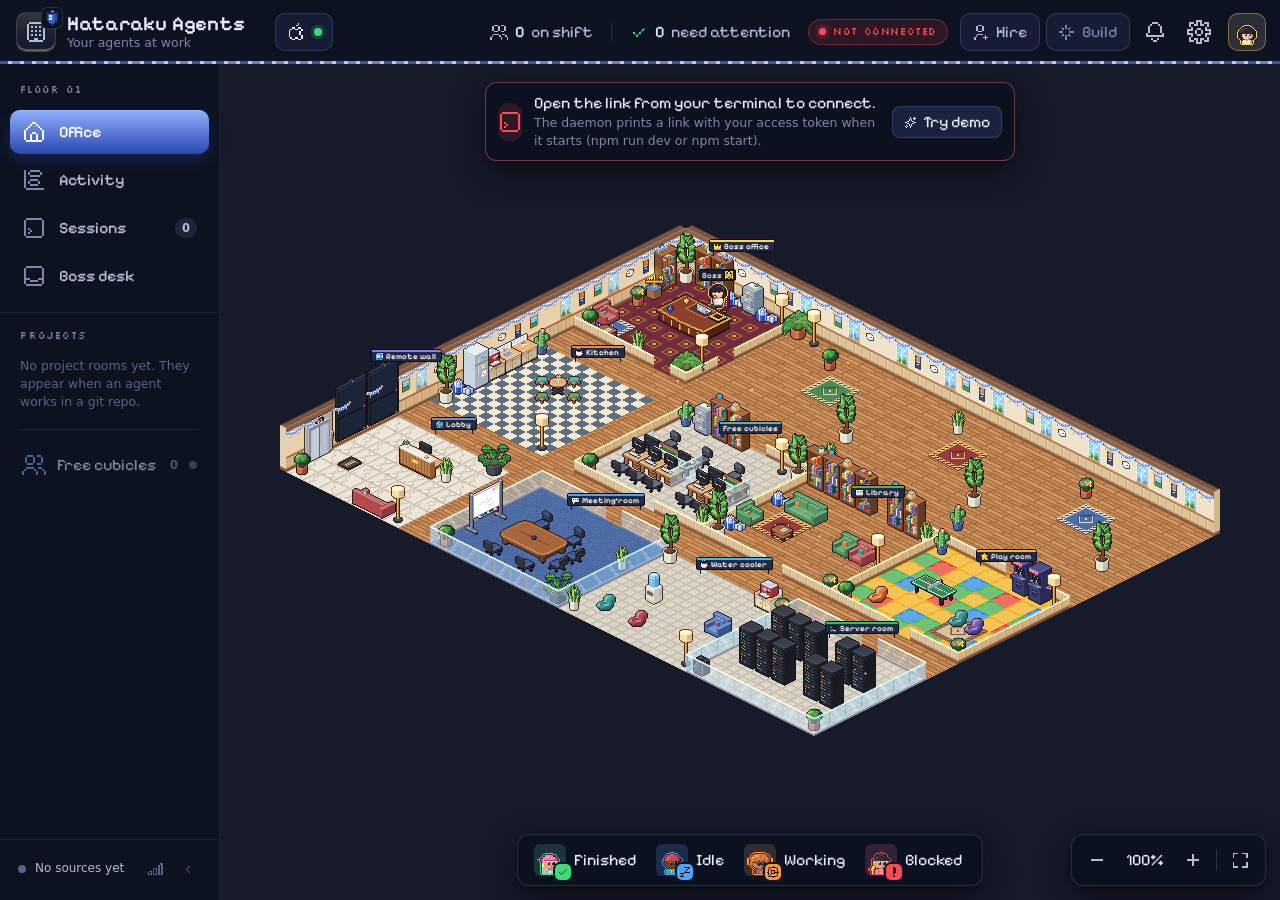
==== commit 33e1d846: "Rebuild the site with the latest app demo The demo now includes the hiring desk, themes, holidays, n" ====
--- a/demo/index.html
+++ b/demo/index.html
@@ -8,13 +8,13 @@
     <meta name="description" content="A pixel-art office where your AI coding agents work." />
     <link rel="icon" type="image/svg+xml" href="./favicon.svg" />
     <title>Hataraku Agents</title>
-    <script type="module" crossorigin src="./assets/index-Bu8hlSEz.js"></script>
+    <script type="module" crossorigin src="./assets/index-vyzxdmWD.js"></script>
     <link rel="modulepreload" crossorigin href="./assets/CanvasPool-AVnmSNKq.js">
     <link rel="modulepreload" crossorigin href="./assets/canvasUtils-D9PJXwz_.js">
     <link rel="modulepreload" crossorigin href="./assets/RenderTargetSystem-C_1yGmji.js">
     <link rel="modulepreload" crossorigin href="./assets/getTextureBatchBindGroup-Ck77k8EI.js">
     <link rel="modulepreload" crossorigin href="./assets/getTexelRangeRects--bWe3apc.js">
-    <link rel="stylesheet" crossorigin href="./assets/index-CUyP7RAC.css">
+    <link rel="stylesheet" crossorigin href="./assets/index-BOcx-ewW.css">
   </head>
   <body>
     <div id="root"></div>
--- a/demo/assets/index-BOcx-ewW.css
+++ b/demo/assets/index-BOcx-ewW.css
@@ -0,0 +1 @@
+@font-face{font-family:Pixelify Sans;font-style:normal;font-display:swap;font-weight:400;src:url([data-uri])format("woff2"),url(./pixelify-sans-cyrillic-400-normal-DfOZNMlW.woff)format("woff");unicode-range:U+301,U+400-45F,U+490-491,U+4B0-4B1,U+2116}@font-face{font-family:Pixelify Sans;font-style:normal;font-display:swap;font-weight:400;src:url(./pixelify-sans-latin-ext-400-normal-DdH6zlBQ.woff2)format("woff2"),url(./pixelify-sans-latin-ext-400-normal-BkfTUL4s.woff)format("woff");unicode-range:U+100-2BA,U+2BD-2C5,U+2C7-2CC,U+2CE-2D7,U+2DD-2FF,U+304,U+308,U+329,U+1D00-1DBF,U+1E00-1E9F,U+1EF2-1EFF,U+2020,U+20A0-20AB,U+20AD-20C0,U+2113,U+2C60-2C7F,U+A720-A7FF}@font-face{font-family:Pixelify Sans;font-style:normal;font-display:swap;font-weight:400;src:url(./pixelify-sans-latin-400-normal-DLrIX9QE.woff2)format("woff2"),url(./pixelify-sans-latin-400-normal-JapMNN6Z.woff)format("woff");unicode-range:U+??,U+131,U+152-153,U+2BB-2BC,U+2C6,U+2DA,U+2DC,U+304,U+308,U+329,U+2000-206F,U+20AC,U+2122,U+2191,U+2193,U+2212,U+2215,U+FEFF,U+FFFD}@font-face{font-family:Pixelify Sans;font-style:normal;font-display:swap;font-weight:500;src:url([data-uri])format("woff2"),url(./pixelify-sans-cyrillic-500-normal-CR9SIKMr.woff)format("woff");unicode-range:U+301,U+400-45F,U+490-491,U+4B0-4B1,U+2116}@font-face{font-family:Pixelify Sans;font-style:normal;font-display:swap;font-weight:500;src:url(./pixelify-sans-latin-ext-500-normal-BHT4w5qI.woff2)format("woff2"),url(./pixelify-sans-latin-ext-500-normal-Bkr-oq6R.woff)format("woff");unicode-range:U+100-2BA,U+2BD-2C5,U+2C7-2CC,U+2CE-2D7,U+2DD-2FF,U+304,U+308,U+329,U+1D00-1DBF,U+1E00-1E9F,U+1EF2-1EFF,U+2020,U+20A0-20AB,U+20AD-20C0,U+2113,U+2C60-2C7F,U+A720-A7FF}@font-face{font-family:Pixelify Sans;font-style:normal;font-display:swap;font-weight:500;src:url(./pixelify-sans-latin-500-normal-DC052d-m.woff2)format("woff2"),url(./pixelify-sans-latin-500-normal-Bq6pAlou.woff)format("woff");unicode-range:U+??,U+131,U+152-153,U+2BB-2BC,U+2C6,U+2DA,U+2DC,U+304,U+308,U+329,U+2000-206F,U+20AC,U+2122,U+2191,U+2193,U+2212,U+2215,U+FEFF,U+FFFD}@font-face{font-family:Pixelify Sans;font-style:normal;font-display:swap;font-weight:600;src:url([data-uri])format("woff2"),url(./pixelify-sans-cyrillic-600-normal-B3EuUOZG.woff)format("woff");unicode-range:U+301,U+400-45F,U+490-491,U+4B0-4B1,U+2116}@font-face{font-family:Pixelify Sans;font-style:normal;font-display:swap;font-weight:600;src:url(./pixelify-sans-latin-ext-600-normal-Dha6RiOG.woff2)format("woff2"),url(./pixelify-sans-latin-ext-600-normal-CDaIumwU.woff)format("woff");unicode-range:U+100-2BA,U+2BD-2C5,U+2C7-2CC,U+2CE-2D7,U+2DD-2FF,U+304,U+308,U+329,U+1D00-1DBF,U+1E00-1E9F,U+1EF2-1EFF,U+2020,U+20A0-20AB,U+20AD-20C0,U+2113,U+2C60-2C7F,U+A720-A7FF}@font-face{font-family:Pixelify Sans;font-style:normal;font-display:swap;font-weight:600;src:url(./pixelify-sans-latin-600-normal-Dd_Dy7u5.woff2)format("woff2"),url(./pixelify-sans-latin-600-normal-BNlgYbDL.woff)format("woff");unicode-range:U+??,U+131,U+152-153,U+2BB-2BC,U+2C6,U+2DA,U+2DC,U+304,U+308,U+329,U+2000-206F,U+20AC,U+2122,U+2191,U+2193,U+2212,U+2215,U+FEFF,U+FFFD}@font-face{font-family:Pixelify Sans;font-style:normal;font-display:swap;font-weight:700;src:url([data-uri])format("woff2"),url(./pixelify-sans-cyrillic-700-normal-BrZTw8tu.woff)format("woff");unicode-range:U+301,U+400-45F,U+490-491,U+4B0-4B1,U+2116}@font-face{font-family:Pixelify Sans;font-style:normal;font-display:swap;font-weight:700;src:url(./pixelify-sans-latin-ext-700-normal-ClyJstAh.woff2)format("woff2"),url(./pixelify-sans-latin-ext-700-normal-BadXkHzZ.woff)format("woff");unicode-range:U+100-2BA,U+2BD-2C5,U+2C7-2CC,U+2CE-2D7,U+2DD-2FF,U+304,U+308,U+329,U+1D00-1DBF,U+1E00-1E9F,U+1EF2-1EFF,U+2020,U+20A0-20AB,U+20AD-20C0,U+2113,U+2C60-2C7F,U+A720-A7FF}@font-face{font-family:Pixelify Sans;font-style:normal;font-display:swap;font-weight:700;src:url(./pixelify-sans-latin-700-normal-D3Xxx3QE.woff2)format("woff2"),url(./pixelify-sans-latin-700-normal-BctWAS0u.woff)format("woff");unicode-range:U+??,U+131,U+152-153,U+2BB-2BC,U+2C6,U+2DA,U+2DC,U+304,U+308,U+329,U+2000-206F,U+20AC,U+2122,U+2191,U+2193,U+2212,U+2215,U+FEFF,U+FFFD}@font-face{font-family:Silkscreen;font-style:normal;font-display:swap;font-weight:400;src:url([data-uri])format("woff2"),url([data-uri])format("woff");unicode-range:U+100-2BA,U+2BD-2C5,U+2C7-2CC,U+2CE-2D7,U+2DD-2FF,U+304,U+308,U+329,U+1D00-1DBF,U+1E00-1E9F,U+1EF2-1EFF,U+2020,U+20A0-20AB,U+20AD-20C0,U+2113,U+2C60-2C7F,U+A720-A7FF}@font-face{font-family:Silkscreen;font-style:normal;font-display:swap;font-weight:400;src:url(./silkscreen-latin-400-normal-CtPo2yA5.woff2)format("woff2"),url(./silkscreen-latin-400-normal-D0DfPJut.woff)format("woff");unicode-range:U+??,U+131,U+152-153,U+2BB-2BC,U+2C6,U+2DA,U+2DC,U+304,U+308,U+329,U+2000-206F,U+20AC,U+2122,U+2191,U+2193,U+2212,U+2215,U+FEFF,U+FFFD}:root{--radius-xs:6px;--radius-sm:8px;--radius:10px;--radius-lg:12px;--radius-pill:999px;--topbar-h:64px;--sidebar-w:220px;--panel-w:368px;--ease-out:cubic-bezier(.2, .8, .2, 1);--ease-spring:cubic-bezier(.34, 1.4, .64, 1)}[data-status=working],[data-tone=working],[data-tone=pending]{--tone:var(--working)}[data-status=idle],[data-tone=idle]{--tone:var(--idle)}[data-status=finished],[data-tone=finished],[data-tone=passing]{--tone:var(--finished)}[data-status=blocked],[data-tone=blocked],[data-tone=error],[data-tone=failing]{--tone:var(--blocked)}[data-tone=boss]{--tone:var(--boss)}[data-tone=merge]{--tone:var(--merge)}[data-tone=info],[data-status=gone],[data-tone=none],[data-tone=unknown]{--tone:var(--info)}*,:before,:after{box-sizing:border-box}html,body,#root{height:100%;margin:0}body{background:var(--bg-app);color:var(--text);font:400 max(14px, var(--fs-floor))/1.45 var(--font-body);font-variant-ligatures:no-common-ligatures;-webkit-font-smoothing:antialiased;-moz-osx-font-smoothing:grayscale;overflow:hidden}button,input,select,textarea{font:inherit;color:inherit}button{cursor:pointer;text-align:inherit;background:0 0;border:0;padding:0}button:disabled{cursor:default}a{color:var(--accent-hi);text-decoration:none}h1,h2,h3,p,ul,ol,dl,dd{margin:0;padding:0}ul,ol{list-style:none}:focus-visible{outline:2px solid var(--accent-hi);outline-offset:2px;border-radius:var(--radius-xs)}::selection{background:color-mix(in srgb, var(--accent-hi) 40%, transparent)}*{scrollbar-width:thin;scrollbar-color:var(--line-3) transparent}.muted{color:var(--text-3)}.mono{font-family:var(--font-mono);font-size:12.5px}.eyebrow{font:400 max(10px, var(--fs-tiny-floor))/1 var(--font-tiny);letter-spacing:var(--tiny-tracking);text-transform:uppercase;color:var(--text-3)}kbd{border-radius:var(--radius-xs);background:var(--bg-card-2);border:1px solid var(--line-2);min-width:22px;height:22px;font:600 max(11.5px, var(--fs-floor))/1 var(--font-body);color:var(--text);border-bottom-width:2px;place-items:center;padding:0 6px;display:inline-grid}.icon{width:var(--isz,18px);height:var(--isz,18px);flex:none;line-height:0;display:inline-flex}.icon svg{width:100%;height:100%;display:block}.icon[data-size=xs]{--isz:12px}.icon[data-size=sm]{--isz:18px}.icon[data-size=md]{--isz:24px}.icon[data-size=lg]{--isz:48px}.icon[data-size=xl]{--isz:72px}.icon[data-spin=true] svg{animation:1.6s steps(8,end) infinite spin}.status-pill[data-status=working] .icon[data-spin=true] svg{animation-duration:2.4s}@keyframes spin{to{transform:rotate(360deg)}}.src-glyph svg{overflow:visible}.src-glyph .sg-stroke{fill:none;stroke:#e07a50;stroke-width:2.6px;stroke-linecap:round}.src-glyph[data-source=codex] .sg-frame{fill:#20283f;stroke:#d9def0;stroke-width:1.6px}.src-glyph[data-source=codex] .sg-fill{fill:#fff}.src-glyph[data-source=t3] .sg-bg{fill:#2ccf9f}.src-glyph[data-source=t3] .sg-ink{fill:#0b1a17}.src-glyph[data-source=hermes] .sg-wing{fill:#b9a4ff}.src-glyph[data-source=hermes] .sg-fill{fill:#ffd34a}.src-glyph[data-source=cursor] .sg-frame{fill:#16161b;stroke:#c9ccd6;stroke-width:1.6px}.src-glyph[data-source=cursor] .sg-fill{fill:#f4f4f6}.src-glyph[data-source=windsurf] .sg-wave{fill:none;stroke:#3ddbb8;stroke-width:2.6px;stroke-linecap:round}.src-glyph[data-source=antigravity] .sg-fill{fill:#5b9bff}.src-glyph[data-source=antigravity] .sg-pad{fill:#ffcf4a}.src-glyph[data-source=demo] .sg-fill{fill:#ff8fd0}.portrait{image-rendering:pixelated;width:var(--psz,28px);height:var(--psz,28px);flex:none;display:block}.portrait[data-size=xs]{--psz:20px}.portrait[data-size=sm]{--psz:28px}.portrait[data-size=md]{--psz:40px}.portrait[data-size=lg]{--psz:56px}.portrait[data-size=xl]{--psz:112px}.character-preview,.swatch{image-rendering:pixelated;display:block}.status-dot{background:var(--tone,var(--text-4));width:8px;height:8px;box-shadow:0 0 0 3px color-mix(in srgb, var(--tone,transparent) 18%, transparent);border-radius:50%;flex:none}.status-dot[data-status=ok]{--tone:var(--finished)}.status-dot[data-status=off],.status-dot[data-status=none]{--tone:var(--text-4);box-shadow:none}.status-dot[data-pulse=true]{animation:1.4s ease-in-out infinite dot-pulse}@keyframes dot-pulse{50%{box-shadow:0 0 0 5px color-mix(in srgb, var(--tone) 6%, transparent)}}.status-pill{border-radius:var(--radius-sm);background:color-mix(in srgb, var(--tone) 18%, var(--bg-panel));border:1px solid color-mix(in srgb, var(--tone) 60%, transparent);height:28px;color:color-mix(in srgb, var(--tone) 30%, var(--text));font:400 16px/1 var(--font-pixel);white-space:nowrap;align-items:center;gap:6px;padding:0 10px 0 8px;display:inline-flex}.status-pill .icon{color:var(--tone)}.status-pill[data-compact=true]{height:26px;padding:0 8px 0 6px}.status-pill-kind{color:color-mix(in srgb, var(--tone) 18%, var(--text-2));font:500 max(13px, var(--fs-floor))/1 var(--font-body)}.chip{border-radius:var(--radius-sm);background:var(--bg-card);border:1px solid var(--line-2);height:28px;color:var(--text);font-size:max(13.5px, var(--fs-floor));white-space:nowrap;align-items:center;gap:7px;padding:0 10px;display:inline-flex}.chip-muted{height:22px;font:500 max(12px, var(--fs-floor))/1 var(--font-body);color:var(--text-2);background:var(--bg-card-2);border-color:var(--line);padding:0 8px}.badge{border-radius:var(--radius-pill);background:var(--blocked);min-width:17px;height:17px;color:var(--ink-on-strong);font:700 max(10.5px, var(--fs-floor))/17px var(--font-body);font-variant-numeric:tabular-nums;text-align:center;box-shadow:0 0 0 2px var(--bg-chrome);pointer-events:none;padding:0 4px;position:absolute;top:2px;right:1px}.tone-icon{border-radius:var(--radius-sm);background:color-mix(in srgb, var(--tone,var(--info)) 16%, transparent);width:28px;height:28px;color:var(--tone,var(--info));border:1px solid color-mix(in srgb, var(--tone,var(--info)) 30%, transparent);flex:none;place-items:center;display:inline-grid}.icon-btn{border-radius:var(--radius-sm);width:30px;height:30px;color:var(--text-2);transition:background-color .15s, color .15s, transform .12s var(--ease-out);flex:none;place-items:center;display:inline-grid;position:relative}.icon-btn[data-size=lg]{border-radius:var(--radius);width:38px;height:38px}.icon-btn[data-size=xs]{border-radius:var(--radius-xs);width:24px;height:24px}.icon-btn:hover:not(:disabled){background:var(--bg-hover);color:var(--text)}.icon-btn:active:not(:disabled){transform:scale(.92)}.icon-btn[data-active=true],.icon-btn[aria-pressed=true]{background:color-mix(in srgb, var(--accent) 22%, transparent);color:color-mix(in srgb, var(--accent-hi) 25%, var(--text))}.icon-btn:disabled{opacity:.4}.btn{border-radius:var(--radius-sm);height:36px;font:400 16px/1 var(--font-pixel);white-space:nowrap;transition:background-color .15s, border-color .15s, color .15s, transform .12s var(--ease-out), box-shadow .15s;justify-content:center;align-items:center;gap:8px;padding:0 14px;display:inline-flex}.btn:active:not(:disabled){transform:translateY(1px)scale(.985)}.btn:disabled{opacity:.45}.btn-block{width:100%}.btn-sm{gap:7px;height:32px;padding:0 11px}.btn-xs{height:26px;font:600 max(12.5px, var(--fs-floor))/1 var(--font-body);gap:5px;padding:0 8px}.btn-primary{background:linear-gradient(180deg, var(--accent-hi), var(--accent));color:var(--accent-ink);border:1px solid color-mix(in srgb, var(--accent-hi) 88%, var(--accent-ink));box-shadow:inset 0 1px 0 color-mix(in srgb, var(--accent-ink) 18%, transparent), 0 4px 14px color-mix(in srgb, var(--accent) 30%, transparent)}.btn-primary.btn-block{border-radius:var(--radius-sm);height:46px;font-size:20px}.btn-primary.btn-block.btn-sm{height:34px;font-size:16px}.btn-primary:hover:not(:disabled){background:linear-gradient(180deg, color-mix(in srgb, var(--accent-hi) 82%, var(--accent-ink)), var(--accent-hi));box-shadow:inset 0 1px 0 color-mix(in srgb, var(--accent-ink) 22%, transparent), 0 6px 18px color-mix(in srgb, var(--accent) 42%, transparent)}.btn-secondary{background:var(--bg-card-2);border:1px solid var(--line-2);color:var(--text)}.btn-secondary:hover:not(:disabled){background:var(--bg-hover);border-color:var(--line-3)}.btn-ghost{color:var(--text-2);border:1px solid var(--line)}.btn-ghost:hover:not(:disabled){background:var(--bg-hover);color:var(--text);border-color:var(--line-2)}.btn-approve{background:color-mix(in srgb, var(--finished) 85%, black);color:var(--ink-on-status);border:1px solid var(--finished);flex:1}.btn-approve:hover:not(:disabled){background:var(--finished)}.btn-deny{color:color-mix(in srgb, var(--blocked) 45%, var(--text));border:1px solid color-mix(in srgb, var(--blocked) 55%, transparent);background:0 0;flex:1}.btn-deny:hover:not(:disabled){background:color-mix(in srgb, var(--blocked) 16%, transparent);color:var(--text)}.link{color:var(--accent-hi);font-weight:500}.link:hover{text-decoration:underline}.input{border-radius:var(--radius-sm);background:var(--bg-input);border:1px solid var(--line-2);width:100%;height:38px;color:var(--text);outline:none;padding:0 12px;transition:border-color .15s,box-shadow .15s}.input:focus{border-color:var(--accent-hi);box-shadow:0 0 0 3px color-mix(in srgb, var(--accent-hi) 20%, transparent)}.input::placeholder{color:var(--text-4)}.toggle{border-radius:var(--radius-pill);background:var(--bg-input);border:1px solid var(--line-2);flex:none;width:40px;height:22px;transition:background-color .18s,border-color .18s;position:relative}.toggle-knob{background:var(--text-3);width:16px;height:16px;transition:transform .2s var(--ease-spring), background-color .18s;border-radius:50%;position:absolute;top:2px;left:2px}.toggle[aria-checked=true]{background:var(--accent);border-color:var(--accent-hi)}.toggle[aria-checked=true] .toggle-knob{background:var(--accent-ink);transform:translate(18px)}.toggle:disabled{opacity:.4}.segmented{border-radius:var(--radius);background:var(--bg-input);border:1px solid var(--line);grid-auto-columns:1fr;grid-auto-flow:column;gap:3px;padding:3px;display:grid}.segmented-item{border-radius:var(--radius-sm);height:32px;font:400 16px/1 var(--font-pixel);color:var(--text-3);white-space:nowrap;justify-content:center;align-items:center;gap:6px;padding:0 8px;transition:background-color .15s,color .15s;display:inline-flex}.segmented-item span{text-overflow:ellipsis;min-width:0;overflow:hidden}.segmented-item:hover{color:var(--text);background:var(--bg-card)}.segmented-item[aria-checked=true]{background:linear-gradient(180deg, var(--accent-hi), var(--accent));color:var(--accent-ink);box-shadow:inset 0 1px 0 color-mix(in srgb, var(--accent-ink) 16%, transparent)}.range{min-width:0;accent-color:var(--accent-hi);cursor:pointer;flex:1;height:4px}.has-tip{position:relative}.has-tip:after{content:attr(data-tip);z-index:60;border-radius:var(--radius-sm);background:var(--bg-tip);border:1px solid var(--line-2);min-width:max-content;box-shadow:var(--shadow);color:var(--text-2);font:400 max(12.5px, var(--fs-floor))/1.5 var(--font-body);white-space:pre;opacity:0;pointer-events:none;transition:opacity .14s, transform .14s var(--ease-out);padding:8px 11px;position:absolute;top:calc(100% + 10px);left:50%;transform:translate(-50%,-4px)}.has-tip:hover:after,.has-tip:focus-visible:after{opacity:1;transition-delay:.25s;transform:translate(-50%)}.has-tip:focus-visible:after{transition-delay:0s}.has-tip[data-tip-align=start]:after{left:0;transform:translateY(-4px)}.has-tip[data-tip-align=start]:hover:after,.has-tip[data-tip-align=start]:focus-visible:after{transform:translate(0)}.has-tip[data-tip-align=end]:after{left:auto;right:0;transform:translateY(-4px)}.has-tip[data-tip-align=end]:hover:after,.has-tip[data-tip-align=end]:focus-visible:after{transform:translate(0)}.empty{text-align:center;color:var(--text-3);flex-direction:column;align-items:center;gap:8px;padding:40px 24px;display:flex}.empty-icon{background:var(--bg-card);border:1px solid var(--line);width:84px;height:84px;color:var(--text-4);border-radius:20px;place-items:center;margin-bottom:6px;display:grid}.empty-title{font:500 18px/1.2 var(--font-pixel);color:var(--text)}.empty-text{max-width:300px;font-size:max(13.5px, var(--fs-floor))}@media (prefers-reduced-motion:reduce){*,:before,:after{transition-duration:.001ms!important;transition-delay:0s!important;animation-duration:.001ms!important;animation-iteration-count:1!important}.toast-timer{display:none}}html[data-reduced-motion=true] *,html[data-reduced-motion=true] :before,html[data-reduced-motion=true] :after{transition-duration:.001ms!important;transition-delay:0s!important;animation-duration:.001ms!important;animation-iteration-count:1!important}html[data-reduced-motion=true] .toast-timer{display:none}:root,[data-theme=night]{--bg-app:#0a0e1a;--bg-chrome:#0d1221;--bg-panel:#10162a;--bg-card:#151c33;--bg-card-2:#1a2240;--bg-hover:#1f2848;--bg-input:#0b101e;--bg-overlay:#0c1120e6;--bg-tip:#060914;--bg-office:#161a29;--bg-stage-top:#2a2440;--bg-stage-bottom:#3a2b2a;--checker-a:#1a2140;--checker-b:#161c37;--wash:#94a7de21;--line:#94a7de1c;--line-2:#94a7de33;--line-3:#94a7de52;--text:#e9edf8;--text-2:#b3bcd6;--text-3:#7d88a9;--text-4:#59638a;--accent:#2f66f0;--accent-hi:#4a7dff;--accent-lo:#2350c8;--accent-ink:#fff;--working:#ff9a2e;--idle:#4ea3ff;--finished:#3fd97a;--blocked:#ff4a55;--boss:#ffd34a;--merge:#a77bff;--question:#ffb547;--info:#8ea3dc;--project-icon:#7fa6ff;--select:#4ee6ff;--ink-on-status:#0b0f1c;--ink-on-strong:#fff;--scrim:#080b16b3;--scrim-ink:#fff;--shadow-ink:#000;--shadow-sm:0 2px 8px #0000004d;--shadow:0 12px 32px #00000073, 0 2px 6px #0000004d;--lightningcss-light: ;--lightningcss-dark:initial;color-scheme:dark}[data-theme=cream]{--bg-app:#f4ecdb;--bg-chrome:#ede3cc;--bg-panel:#faf5e9;--bg-card:#fffbf2;--bg-card-2:#f3e9d4;--bg-hover:#eadcc0;--bg-input:#fffdf8;--bg-overlay:#faf5e9f0;--bg-tip:#fffdf8;--bg-office:#e6dac0;--bg-stage-top:#f7e7cf;--bg-stage-bottom:#efc9a6;--checker-a:#f1e5cd;--checker-b:#e9dabd;--wash:#5a401e17;--line:#4a341824;--line-2:#4a34183d;--line-3:#4a341861;--text:#1f1a14;--text-2:#463d31;--text-3:#685c4d;--text-4:#948775;--accent:#1a5f5b;--accent-hi:#1f6f6a;--accent-lo:#154e4a;--accent-ink:#fff;--working:#a65006;--idle:#2b62b0;--finished:#256f36;--blocked:#bd2e38;--boss:#716200;--merge:#6c43b4;--question:#955700;--info:#5a6a86;--project-icon:#2f63c0;--select:#0a7d8c;--ink-on-status:#fff;--ink-on-strong:#fff;--scrim:#281e12a8;--scrim-ink:#fff8ec;--shadow-ink:#4a3418;--shadow-sm:0 2px 8px #4a34181f;--shadow:0 12px 32px #4a34182e, 0 2px 6px #4a34181a;--lightningcss-light:initial;--lightningcss-dark: ;color-scheme:light}[data-theme=sage]{--bg-app:#111714;--bg-chrome:#141b17;--bg-panel:#17201b;--bg-card:#1c2721;--bg-card-2:#212e27;--bg-hover:#28372f;--bg-input:#0e1411;--bg-overlay:#121915eb;--bg-tip:#0a0f0c;--bg-office:#1a231e;--bg-stage-top:#26332c;--bg-stage-bottom:#34302a;--checker-a:#1f2a24;--checker-b:#1a241f;--wash:#aacdb91f;--line:#aacdb91c;--line-2:#aacdb933;--line-3:#aacdb952;--text:#e5ede7;--text-2:#b0c2b6;--text-3:#879b8e;--text-4:#5d7166;--accent:#3d7c72;--accent-hi:#5fa497;--accent-lo:#326960;--accent-ink:#fff;--working:#eea04f;--idle:#73b3ec;--finished:#86d39a;--blocked:#f07070;--boss:#e8cb62;--merge:#b598e8;--question:#f2b45a;--info:#93a99c;--project-icon:#8fb8e8;--select:#6fe3d6;--ink-on-status:#0e1411;--ink-on-strong:#fff;--scrim:#080c0ab3;--scrim-ink:#fff;--shadow-ink:#000;--shadow-sm:0 2px 8px #0000004d;--shadow:0 12px 32px #00000073, 0 2px 6px #0000004d;--lightningcss-light: ;--lightningcss-dark:initial;color-scheme:dark}[data-theme=sakura]{--bg-app:#fbf0f2;--bg-chrome:#f6e4e9;--bg-panel:#fff7f9;--bg-card:#fffcfd;--bg-card-2:#f8e7ec;--bg-hover:#f1d9e0;--bg-input:#fffdfe;--bg-overlay:#fff7f9f0;--bg-tip:#fffdfe;--bg-office:#f1dce2;--bg-stage-top:#fbe7ed;--bg-stage-bottom:#f0d0d4;--checker-a:#f7e4e9;--checker-b:#f1d9e0;--wash:#78284614;--line:#6e284221;--line-2:#6e284238;--line-3:#6e28425c;--text:#2b1820;--text-2:#553643;--text-3:#7a5764;--text-4:#a5848f;--accent:#8a3a7c;--accent-hi:#9a4389;--accent-lo:#752f69;--accent-ink:#fff;--working:#a24f00;--idle:#2b62b0;--finished:#24703a;--blocked:#c22a1e;--boss:#716200;--merge:#5a49b0;--question:#955700;--info:#6a5a70;--project-icon:#2f63c0;--select:#0a7d8c;--ink-on-status:#fff;--ink-on-strong:#fff;--scrim:#2b1820a8;--scrim-ink:#fff7f9;--shadow-ink:#5a2a3a;--shadow-sm:0 2px 8px #5a2a3a1f;--shadow:0 12px 32px #5a2a3a2e, 0 2px 6px #5a2a3a1a;--lightningcss-light:initial;--lightningcss-dark: ;color-scheme:light}[data-theme=terminal]{--bg-app:#050806;--bg-chrome:#070b08;--bg-panel:#090e0a;--bg-card:#0d150f;--bg-card-2:#111c13;--bg-hover:#162518;--bg-input:#030504;--bg-overlay:#070b08ed;--bg-tip:#020302;--bg-office:#060a07;--bg-stage-top:#0c1b10;--bg-stage-bottom:#12180c;--checker-a:#0e1810;--checker-b:#0a120c;--wash:#50ff7817;--line:#50ff781f;--line-2:#50ff7838;--line-3:#50ff785c;--text:#c4f7cf;--text-2:#8edb9f;--text-3:#5fae73;--text-4:#3d7a4d;--accent:#22b452;--accent-hi:#45e070;--accent-lo:#1a9343;--accent-ink:#021006;--working:#ffb52e;--idle:#4fd2ff;--finished:#6dff8e;--blocked:#ff5c5c;--boss:#f2f27a;--merge:#d08cff;--question:#ffc94d;--info:#7fbf8f;--project-icon:#4fd2ff;--select:#4fd2ff;--ink-on-status:#021006;--ink-on-strong:#021006;--scrim:#000000bf;--scrim-ink:#c4f7cf;--shadow-ink:#000;--shadow-sm:0 2px 8px #00000080;--shadow:0 12px 32px #0009, 0 0 0 1px #50ff7814;--lightningcss-light: ;--lightningcss-dark:initial;color-scheme:dark}[data-theme=contrast]{--bg-app:#000;--bg-chrome:#000;--bg-panel:#050505;--bg-card:#0e0e0e;--bg-card-2:#171717;--bg-hover:#2a2a2a;--bg-input:#000;--bg-overlay:#000000f2;--bg-tip:#000;--bg-office:#000;--bg-stage-top:#151515;--bg-stage-bottom:#1f1f1f;--checker-a:#171717;--checker-b:#0e0e0e;--wash:#ffffff29;--line:#ffffff73;--line-2:#ffffffa6;--line-3:#ffffffe6;--text:#fff;--text-2:#f2f2f2;--text-3:#d4d4d4;--text-4:#a6a6a6;--accent:#10d8f0;--accent-hi:#6cf0ff;--accent-lo:#00b4cc;--accent-ink:#000;--working:#ffa53d;--idle:#78bcff;--finished:#4dff88;--blocked:#ff6b6b;--boss:#ffe14d;--merge:#d4a8ff;--question:#ffc857;--info:#d0d0d0;--project-icon:#8cc4ff;--select:#ff8af2;--ink-on-status:#000;--ink-on-strong:#000;--scrim:#000000d9;--scrim-ink:#fff;--shadow-ink:#000;--shadow-sm:0 0 0 1px #ffffff59;--shadow:0 0 0 1px #fff9, 0 12px 32px #000c;--lightningcss-light: ;--lightningcss-dark:initial;color-scheme:dark}@font-face{font-family:Hataraku Mono;src:local(SFMono-Regular),local(SF Mono),local(Menlo-Regular),local(Menlo),local(Consolas),local(DejaVu Sans Mono);font-weight:100 500;size-adjust:88%}@font-face{font-family:Hataraku Mono;src:local(SFMono-Bold),local(SF Mono Bold),local(Menlo-Bold),local(Menlo Bold),local(Consolas Bold),local(DejaVu Sans Mono Bold);font-weight:600 900;size-adjust:88%}:root{--stack-system:ui-sans-serif, system-ui, -apple-system, "Segoe UI", Roboto, "Helvetica Neue", Arial, sans-serif;--stack-roman:"Iowan Old Style", "Palatino Linotype", Palatino, Georgia, "Times New Roman", serif;--stack-rounded:ui-rounded, "SF Pro Rounded", "Nunito", "Varela Round", system-ui, -apple-system, sans-serif;--stack-mono:ui-monospace, "SF Mono", "Cascadia Code", Menlo, Consolas, monospace}:root,[data-font=pixel]{--font-pixel:"Pixelify Sans", ui-rounded, system-ui, sans-serif;--font-tiny:"Silkscreen", "Pixelify Sans", ui-monospace, monospace;--font-body:var(--stack-system);--font-mono:var(--stack-mono);--fs-floor:0px;--fs-tiny-floor:0px;--tiny-tracking:.08em}[data-font=pixel-all]{--font-pixel:"Pixelify Sans", ui-rounded, system-ui, sans-serif;--font-tiny:"Silkscreen", "Pixelify Sans", ui-monospace, monospace;--font-body:"Pixelify Sans", ui-rounded, system-ui, sans-serif;--font-mono:var(--stack-mono);--fs-floor:16px;--fs-tiny-floor:0px;--tiny-tracking:.08em}[data-font=roman]{--font-pixel:var(--stack-roman);--font-tiny:var(--stack-roman);--font-body:var(--stack-roman);--font-mono:var(--stack-mono);--fs-floor:0px;--fs-tiny-floor:11px;--tiny-tracking:.1em}[data-font=sans]{--font-pixel:var(--stack-system);--font-tiny:var(--stack-system);--font-body:var(--stack-system);--font-mono:var(--stack-mono);--fs-floor:0px;--fs-tiny-floor:10.5px;--tiny-tracking:.06em}[data-font=rounded]{--font-pixel:ui-rounded, "SF Pro Rounded", "Arial Rounded MT Bold", "Nunito", "Varela Round", system-ui, sans-serif;--font-tiny:var(--stack-rounded);--font-body:var(--stack-rounded);--font-mono:var(--stack-mono);--fs-floor:0px;--fs-tiny-floor:10.5px;--tiny-tracking:.06em}[data-font=mono]{--font-pixel:"Hataraku Mono", var(--stack-mono);--font-tiny:"Hataraku Mono", var(--stack-mono);--font-body:"Hataraku Mono", var(--stack-mono);--font-mono:var(--stack-mono);--fs-floor:0px;--fs-tiny-floor:10.5px;--tiny-tracking:.04em}.theme-grid{grid-template-columns:repeat(2,minmax(0,1fr));gap:8px;display:grid}.theme-option,.font-option{border-radius:var(--radius);border:1px solid var(--line);background:var(--bg-card);min-width:0;transition:border-color .15s, background-color .15s, transform .12s var(--ease-out);flex-direction:column;gap:7px;padding:6px;display:flex}.theme-option:hover,.font-option:hover{border-color:var(--line-3)}.theme-option:active,.font-option:active{transform:scale(.98)}.theme-option[aria-checked=true],.font-option[aria-checked=true]{border-color:var(--accent-hi);box-shadow:0 0 0 2px color-mix(in srgb, var(--accent-hi) 35%, transparent)}.theme-option-name{font:400 16px/1 var(--font-pixel);color:var(--text-2);text-overflow:ellipsis;white-space:nowrap;padding:0 2px 1px;overflow:hidden}.theme-option[aria-checked=true] .theme-option-name{color:var(--text)}.theme-swatch{border-radius:var(--radius-xs);border:1px solid var(--line-2);background:var(--bg-app);grid-template-rows:9px minmax(0,1fr);grid-template-columns:14px minmax(0,1fr);height:46px;display:grid;overflow:hidden}.theme-swatch-top{background:var(--bg-chrome);border-bottom:1px solid var(--line);grid-column:1/-1}.theme-swatch-side{background:var(--bg-chrome);border-right:1px solid var(--line);flex-direction:column;gap:3px;padding:4px 3px;display:flex}.theme-swatch-side i{background:var(--text-4);border-radius:1px;height:3px}.theme-swatch-side i:first-child{background:var(--accent-hi)}.theme-swatch-main{background:var(--bg-office);flex-direction:column;justify-content:space-between;min-width:0;padding:5px 6px;display:flex}.theme-swatch-text{flex-direction:column;gap:3px;display:flex}.theme-swatch-text i{background:var(--text);border-radius:1px;width:80%;height:3px}.theme-swatch-text i+i{background:var(--text-3);width:55%}.theme-swatch-dots{gap:3px;display:flex}.theme-swatch-dots i{background:var(--tone);border-radius:2px;width:7px;height:7px}.font-option{color:var(--text-2);align-items:flex-start;gap:6px;padding:9px 11px 10px}.font-option[aria-checked=true]{color:var(--text)}.font-option-name{font:500 16px/1.15 var(--font-pixel);color:var(--text)}.font-option-sample{text-overflow:ellipsis;white-space:nowrap;max-width:100%;font:400 max(12.5px, var(--fs-floor))/1.2 var(--font-body);color:var(--text-3);overflow:hidden}[data-holiday=halloween]:not([data-theme=contrast]){--accent:var(--lightningcss-light,#a8420a)var(--lightningcss-dark,#b8460c);--accent-hi:var(--lightningcss-light,#9a3d08)var(--lightningcss-dark,#ff9a3c);--accent-lo:var(--lightningcss-light,#86350a)var(--lightningcss-dark,#96390a);--accent-ink:#fff}[data-holiday=christmas]:not([data-theme=contrast]){--accent:var(--lightningcss-light,#b3262e)var(--lightningcss-dark,#c42a36);--accent-hi:var(--lightningcss-light,#a3222a)var(--lightningcss-dark,#ff6b73);--accent-lo:var(--lightningcss-light,#8e1d24)var(--lightningcss-dark,#a2222c);--accent-ink:#fff}[data-holiday=newyear]:not([data-theme=contrast]){--accent:var(--lightningcss-light,#7a5a00)var(--lightningcss-dark,#e8b730);--accent-hi:var(--lightningcss-light,#755600)var(--lightningcss-dark,#ffd25a);--accent-lo:var(--lightningcss-light,#634a00)var(--lightningcss-dark,#c99a1c);--accent-ink:var(--lightningcss-light,#fff)var(--lightningcss-dark,#1a1300)}[data-holiday=hanukkah]:not([data-theme=contrast]){--accent:var(--lightningcss-light,#2b4fbf)var(--lightningcss-dark,#3558d4);--accent-hi:var(--lightningcss-light,#2a4cb8)var(--lightningcss-dark,#8fb0ff);--accent-lo:var(--lightningcss-light,#233f9c)var(--lightningcss-dark,#2a47b0);--accent-ink:#fff}[data-holiday=easter]:not([data-theme=contrast]){--accent:var(--lightningcss-light,#6a3fc4)var(--lightningcss-dark,#7448d6);--accent-hi:var(--lightningcss-light,#6236b8)var(--lightningcss-dark,#b99cff);--accent-lo:var(--lightningcss-light,#5631a6)var(--lightningcss-dark,#5f38b8);--accent-ink:#fff}[data-holiday=valentines]:not([data-theme=contrast]){--accent:var(--lightningcss-light,#b8285a)var(--lightningcss-dark,#c8325f);--accent-hi:var(--lightningcss-light,#a8234f)var(--lightningcss-dark,#ff7ea6);--accent-lo:var(--lightningcss-light,#961f47)var(--lightningcss-dark,#a8284f);--accent-ink:#fff}[data-holiday=lunarnewyear]:not([data-theme=contrast]){--accent:var(--lightningcss-light,#b01c28)var(--lightningcss-dark,#c41f2c);--accent-hi:var(--lightningcss-light,#a3171f)var(--lightningcss-dark,#ffb02e);--accent-lo:var(--lightningcss-light,#8f1820)var(--lightningcss-dark,#a01a25);--accent-ink:#fff}.app[data-mode=office]{grid-template-columns:var(--sidebar-w) minmax(0, 1fr) auto;grid-template-rows:var(--topbar-h) minmax(0, 1fr);background:var(--bg-app);grid-template-areas:"top top top""side stage panel";display:grid;position:fixed;inset:0}.topbar{z-index:20;background:var(--bg-chrome);border-bottom:1px solid var(--line);grid-area:top;align-items:center;gap:18px;min-width:0;padding:0 14px 0 16px;display:flex}.brand{min-width:calc(var(--sidebar-w) - 16px);flex:none;align-items:center;gap:11px;padding-right:12px;display:flex}.brand-mark{border-radius:var(--radius);width:40px;height:40px;color:var(--text-2);background:linear-gradient(180deg, color-mix(in srgb, var(--boss) 14%, transparent), transparent 70%), var(--bg-card);border:1px solid var(--line-2);box-shadow:inset 0 -2px 0 color-mix(in srgb, var(--boss) 35%, transparent);place-items:center;display:grid}.brand-mark .icon{--isz:24px}.brand-text{flex-direction:column;gap:3px;min-width:0;display:flex}.brand-title{font:600 20px/1 var(--font-pixel);color:var(--text);letter-spacing:.01em;white-space:nowrap}.brand-sub{font-size:max(12.5px, var(--fs-floor));color:var(--text-3);white-space:nowrap;line-height:1}.topbar-chips{flex:1;align-items:center;gap:8px;min-width:0;margin:-6px 0;padding:6px 0;display:flex;overflow:clip visible}.top-chip{border-radius:var(--radius);background:var(--bg-card);border:1px solid var(--line-2);height:38px;font:400 16px/1 var(--font-pixel);color:var(--text);cursor:default;flex:none;align-items:center;gap:8px;padding:0 12px 0 10px;transition:border-color .15s,background-color .15s,opacity .15s;display:inline-flex}.top-chip:hover,.top-chip:focus-visible{border-color:var(--line-3);background:var(--bg-card-2)}.top-chip .icon[data-size=sm]{--isz:20px}.top-chip[data-connected=false]{opacity:.5}.top-chip[data-connected=false] .src-glyph{filter:grayscale()}.top-chip-label{white-space:nowrap}.topbar-right{flex:none;align-items:center;gap:6px;margin-left:auto;display:flex}.top-stat{border-radius:var(--radius-sm);height:34px;font:400 16px/1 var(--font-pixel);color:var(--text-2);white-space:nowrap;align-items:center;gap:7px;padding:0 8px;display:inline-flex}.top-stat b{color:var(--text);font-weight:500}.top-stat .icon{color:var(--text-2)}.top-stat-btn{transition:background-color .15s}.top-stat-btn:not(:disabled):hover{background:color-mix(in srgb, var(--blocked) 14%, transparent)}.top-stat-btn[data-alert=true],.top-stat-btn[data-alert=true] b,.top-stat-btn[data-alert=true] .icon{color:color-mix(in srgb, var(--blocked) 80%, var(--text))}.top-stat-btn[data-alert=true] .icon{animation:2.4s ease-in-out infinite nudge}.top-stat-btn:disabled .icon{color:var(--finished)}@keyframes nudge{0%,80%,to{transform:none}85%{transform:rotate(-10deg)scale(1.08)}90%{transform:rotate(10deg)scale(1.08)}95%{transform:rotate(-6deg)}}.top-sep{background:var(--line-2);width:1px;height:20px;margin:0 4px}.conn-badge{border-radius:var(--radius-pill);height:26px;font:400 max(10px, var(--fs-tiny-floor))/1 var(--font-tiny);text-transform:uppercase;letter-spacing:.06em;color:var(--tone);background:color-mix(in srgb, var(--tone) 12%, transparent);border:1px solid color-mix(in srgb, var(--tone) 32%, transparent);cursor:default;align-items:center;gap:7px;margin:0 6px 0 4px;padding:0 10px;display:inline-flex}.conn-badge[data-conn=live]{--tone:var(--finished)}.conn-badge[data-conn=demo]{--tone:var(--merge)}.conn-badge[data-conn=connecting]{--tone:var(--info)}.conn-badge[data-conn=offline],.conn-badge[data-conn=locked]{--tone:var(--blocked)}.conn-dot{background:var(--tone);width:7px;height:7px;box-shadow:0 0 6px var(--tone);border-radius:50%}.conn-badge[data-conn=live] .conn-dot{animation:2.4s ease-in-out infinite dot-pulse}.boss-btn{border-radius:var(--radius);background:color-mix(in srgb, var(--boss) 10%, var(--bg-card));border:1px solid color-mix(in srgb, var(--boss) 40%, transparent);width:38px;height:38px;transition:transform .12s var(--ease-out), border-color .15s;place-items:center;margin-left:4px;display:grid}.boss-btn:hover{border-color:var(--boss)}.boss-btn:active{transform:scale(.94)}.boss-btn[data-active=true]{border-color:var(--boss);box-shadow:0 0 0 3px color-mix(in srgb, var(--boss) 20%, transparent)}.bell{position:relative}.menu{z-index:40;border-radius:var(--radius-lg);background:var(--bg-panel);border:1px solid var(--line-2);width:340px;box-shadow:var(--shadow);animation:pop-in .16s var(--ease-out);transform-origin:100% 0;padding:12px;position:absolute;top:calc(100% + 10px);right:-6px}@keyframes pop-in{0%{opacity:0;transform:translateY(-4px)scale(.98)}}.menu-head{justify-content:space-between;align-items:center;gap:12px;padding:2px 4px 10px;display:flex}.menu-title{font:600 16px/1 var(--font-pixel)}.menu-toggle{font-size:max(12.5px, var(--fs-floor));color:var(--text-3);align-items:center;gap:8px;display:inline-flex}.menu-note{font-size:max(12.5px, var(--fs-floor));color:var(--text-3);padding:6px 4px}.menu-inbox{border-radius:var(--radius);background:var(--bg-card);border:1px solid var(--line);width:100%;color:var(--text-3);align-items:center;gap:10px;padding:10px;transition:background-color .15s,border-color .15s;display:flex}.menu-inbox:hover{background:var(--bg-card-2);border-color:var(--line-2)}.menu-inbox-text{min-width:0;font-size:max(12.5px, var(--fs-floor));flex-direction:column;flex:1;gap:2px;display:flex}.menu-inbox-text b{font:400 16px/1.2 var(--font-pixel);color:var(--text)}.menu-sub{padding:14px 4px 6px}.menu-list{flex-direction:column;gap:2px;max-height:320px;display:flex;overflow-y:auto}.menu-item{border-radius:var(--radius-sm);width:100%;font-size:max(13px, var(--fs-floor));color:var(--text-2);align-items:center;gap:10px;padding:7px 6px;display:flex}.menu-item:hover{background:var(--bg-hover)}.menu-item .tone-icon{width:24px;height:24px}.menu-item-text{text-overflow:ellipsis;white-space:nowrap;flex:1;min-width:0;overflow:hidden}.menu-item-text strong{color:var(--text);font-weight:600}.menu-item-time{font-size:max(11.5px, var(--fs-floor));color:var(--text-4);flex:none}.sidebar{z-index:10;background:var(--bg-chrome);border-right:1px solid var(--line);flex-direction:column;grid-area:side;min-height:0;display:flex}.side-section{flex-direction:column;gap:6px;padding:18px 10px 14px;display:flex}.side-section+.side-section{border-top:1px solid var(--line)}.side-section>.eyebrow{padding:0 10px 6px}.side-grow{flex:1;min-height:0;overflow-y:auto}.floor-head{justify-content:space-between;align-items:center;min-height:22px;padding:0 6px 6px 10px;display:flex}.floor-switch{gap:3px;display:flex}.floor-btn{border-radius:var(--radius-xs);width:22px;height:22px;font:600 max(12px, var(--fs-floor))/1 var(--font-body);color:var(--text-3);border:1px solid var(--line)}.floor-btn:hover{color:var(--text);background:var(--bg-hover)}.floor-btn[aria-pressed=true]{background:var(--accent);border-color:var(--accent-hi);color:var(--accent-ink)}.nav{flex-direction:column;gap:4px;display:flex}.nav-item{border-radius:var(--radius);width:100%;height:44px;font:500 16px/1 var(--font-pixel);color:var(--text-2);transition:background-color .15s, color .15s, transform .12s var(--ease-out);align-items:center;gap:13px;padding:0 12px;display:flex}.nav-item .icon{color:var(--text-3);transition:color .15s}.nav-item:hover{background:var(--bg-hover);color:var(--text)}.nav-item:hover .icon{color:var(--text-2)}.nav-item:active{transform:scale(.98)}.nav-item[aria-current=page]{background:linear-gradient(180deg, var(--accent-hi), var(--accent-lo));color:var(--accent-ink);box-shadow:inset 0 1px 0 color-mix(in srgb, var(--accent-ink) 16%, transparent), 0 6px 16px color-mix(in srgb, var(--accent-lo) 32%, transparent)}.nav-item[aria-current=page] .icon{color:var(--accent-ink)}.nav-item[data-active=true]{background:var(--bg-card-2);color:var(--text)}.nav-label{flex:1}.nav-count{border-radius:var(--radius-pill);min-width:22px;height:20px;font:600 max(11.5px, var(--fs-floor))/20px var(--font-body);font-variant-numeric:tabular-nums;text-align:center;color:var(--text-2);background:var(--wash);padding:0 6px}.nav-item[aria-current=page] .nav-count{color:var(--accent-ink);background:color-mix(in srgb, var(--accent-ink) 18%, transparent)}.nav-count[data-tone]{color:var(--ink-on-strong);background:color-mix(in srgb, var(--tone) 80%, black)}.room-list{flex-direction:column;gap:2px;display:flex}.room-item{border-radius:var(--radius);width:100%;height:42px;font:400 16px/1 var(--font-pixel);color:var(--text);transition:background-color .15s, transform .12s var(--ease-out);align-items:center;gap:11px;padding:0 12px;display:flex}.room-item .icon[data-size=md]{color:var(--project-icon)}.room-item:hover:not(:disabled){background:var(--bg-hover)}.room-item:active:not(:disabled){transform:scale(.98)}.room-item:disabled{opacity:.55}.room-item[aria-current=true]{background:var(--bg-card-2);box-shadow:inset 2px 0 0 var(--accent-hi)}.room-name{text-overflow:ellipsis;white-space:nowrap;flex:1;min-width:0;overflow:hidden}.room-count{font:600 max(12px, var(--fs-floor))/1 var(--font-body);font-variant-numeric:tabular-nums;color:var(--text-3)}.room-warn{color:var(--blocked);animation:1.2s steps(2,jump-none) infinite blink;display:inline-grid}@keyframes blink{50%{opacity:.35}}.side-divider{background:var(--line);height:1px;margin:8px 10px}.side-empty{font-size:max(12.5px, var(--fs-floor));color:var(--text-4);padding:4px 10px}.side-footer{border-top:1px solid var(--line);font-size:max(12px, var(--fs-floor));color:var(--text-2);align-items:center;gap:9px;padding:14px 16px 16px 18px;display:flex}.side-footer-text{flex:1;min-width:0}.side-footer .icon{color:var(--finished)}.side-footer[data-health=partial] .icon{color:var(--working)}.side-footer[data-health=down] .icon,.side-footer[data-health=none] .icon{color:var(--text-4)}.stage{background:radial-gradient(120% 90% at 50% 40%, var(--bg-office) 0%, var(--bg-app) 70%), var(--bg-app);grid-area:stage;min-width:0;min-height:0;position:relative;overflow:hidden;container-type:inline-size}.game-host{position:absolute;inset:0}.game-host>canvas{display:block}.stage-bottom{z-index:8;pointer-events:none;grid-template-columns:minmax(0,1fr) auto minmax(0,1fr);align-items:end;gap:12px;display:grid;position:absolute;bottom:14px;left:14px;right:14px}.stage-bottom>*{pointer-events:auto}.stage[data-view=activity] .stage-bottom,.stage[data-view=sessions] .stage-bottom{grid-template-columns:auto;bottom:24px;left:auto;right:24px}.stage-notice{z-index:7;border-radius:var(--radius-lg);background:var(--bg-overlay);border:1px solid color-mix(in srgb, var(--tone) 35%, var(--line-2));max-width:calc(100% - 32px);box-shadow:var(--shadow);-webkit-backdrop-filter:blur(8px);backdrop-filter:blur(8px);animation:rise-in .3s var(--ease-out);align-items:center;gap:12px;padding:10px 12px;display:flex;position:absolute;top:18px;left:50%;transform:translate(-50%)}.stage-notice-icon{border-radius:var(--radius);width:38px;height:38px;color:var(--tone);background:color-mix(in srgb, var(--tone) 14%, transparent);place-items:center;display:grid}.stage-notice-text{min-width:0;font-size:max(12.5px, var(--fs-floor));color:var(--text-3);flex-direction:column;gap:2px;display:flex}.stage-notice-text b{font:400 16px/1.2 var(--font-pixel);color:var(--text)}@keyframes rise-in{0%{opacity:0;translate:0 6px}}.toast-sound{vertical-align:-2px;color:var(--text-2);margin-right:5px;display:inline-flex}.toasts{flex-direction:column;grid-area:1/1;justify-self:start;gap:8px;width:min(370px,100%);display:flex}.toast{border-radius:var(--radius-lg);background:var(--bg-overlay);border:1px solid var(--line-2);box-shadow:var(--shadow);-webkit-backdrop-filter:blur(8px);backdrop-filter:blur(8px);animation:toast-in .32s var(--ease-spring);align-items:center;gap:4px;padding:6px 6px 6px 0;display:flex;position:relative;overflow:hidden}.toast[data-tone=blocked],.toast[data-tone=error]{border-color:color-mix(in srgb, var(--blocked) 45%, transparent)}@keyframes toast-in{0%{opacity:0;transform:translate(-16px)scale(.97)}}.toast-main{border-radius:var(--radius);flex:1;align-items:center;gap:12px;min-width:0;padding:4px 4px 4px 12px;display:flex}.toast-main:hover .toast-title{color:var(--text)}.toast-faces{flex:none;align-items:center;gap:4px;display:inline-flex;position:relative}.toast-faces .portrait,.feed-faces .portrait{border-radius:var(--radius-xs);background:var(--bg-card-2)}.toast-arrow{color:var(--working);display:inline-grid}.toast-badge{background:var(--tone);width:17px;height:17px;color:var(--ink-on-status);box-shadow:0 0 0 2px var(--bg-panel);border-radius:5px;place-items:center;display:grid;position:absolute;bottom:-5px;right:-6px}.toast-badge .icon{--isz:12px}.toast-text{flex-direction:column;gap:2px;min-width:0;display:flex}.toast-title{font-size:max(14px, var(--fs-floor));color:var(--text);text-overflow:ellipsis;white-space:nowrap;transition:color .15s;overflow:hidden}.toast-title strong{font-weight:600}.toast-detail{font-size:max(12.5px, var(--fs-floor));color:var(--text-3);text-overflow:ellipsis;white-space:nowrap;overflow:hidden}.toast-close{color:var(--text-3)}.toast-timer{background:var(--tone,var(--info));opacity:.7;transform-origin:0;height:2px;animation:5.2s linear forwards toast-timer;position:absolute;bottom:0;left:0;right:0}.toast-timer[data-ttl=long]{animation-duration:9s}.toast[data-paused=true] .toast-timer{animation-play-state:paused}@keyframes toast-timer{to{transform:scaleX(0)}}.reveal-pill{z-index:6;background:var(--bg-overlay);border:1px solid color-mix(in srgb, var(--boss) 45%, var(--line-2));height:32px;box-shadow:var(--shadow);-webkit-backdrop-filter:blur(8px);backdrop-filter:blur(8px);color:color-mix(in srgb, var(--boss) 60%, var(--text));font:inherit;font-size:max(13px, var(--fs-floor));cursor:pointer;animation:rise-in .25s var(--ease-out);border-radius:999px;align-items:center;gap:8px;padding:0 12px;display:inline-flex;position:absolute;top:14px;left:14px}.app[data-mode=pet] .reveal-pill{height:26px;font-size:max(11px, var(--fs-floor));top:auto;bottom:8px;left:50%;transform:translate(-50%)}.reveal-pill:hover{border-color:var(--boss)}.reveal-pill kbd{border:1px solid var(--line-2);background:color-mix(in srgb, var(--boss) 10%, transparent);font-family:inherit;font-size:max(11px, var(--fs-floor));color:inherit;border-radius:6px;padding:1px 6px}.reveal-pill-off{opacity:.7}.legend{border-radius:var(--radius-lg);background:var(--bg-overlay);border:1px solid var(--line-2);height:52px;box-shadow:var(--shadow);-webkit-backdrop-filter:blur(8px);backdrop-filter:blur(8px);grid-area:1/2;justify-self:center;align-items:center;gap:4px;padding:0 10px;display:flex}.legend-item{border-radius:var(--radius);cursor:default;align-items:center;gap:8px;height:40px;padding:0 10px 0 6px;display:flex}.legend-face{display:inline-flex;position:relative}.legend-face .portrait{--psz:32px;border-radius:var(--radius-xs);background:color-mix(in srgb, var(--tone) 12%, var(--bg-card))}.legend-badge{width:16px;height:16px;color:var(--ink-on-status);background:var(--tone);box-shadow:0 0 0 2px var(--bg-panel);border-radius:5px;place-items:center;display:grid;position:absolute;bottom:-4px;right:-5px}.legend-badge .icon{--isz:12px}.legend-label{font:400 16px/1 var(--font-pixel);color:var(--text)}.legend-count{border-radius:var(--radius-pill);min-width:18px;height:18px;font:700 max(11px, var(--fs-floor))/18px var(--font-body);font-variant-numeric:tabular-nums;text-align:center;color:var(--tone);background:color-mix(in srgb, var(--tone) 14%, transparent);padding:0 5px}.zoom{border-radius:var(--radius-lg);background:var(--bg-overlay);border:1px solid var(--line-2);height:52px;box-shadow:var(--shadow);-webkit-backdrop-filter:blur(8px);backdrop-filter:blur(8px);grid-area:1/3;justify-self:end;align-items:center;gap:2px;padding:0 7px;display:flex}.zoom-btn{border-radius:var(--radius-sm);width:36px;height:36px;color:var(--text-2);transition:background-color .15s, color .15s, transform .12s var(--ease-out);place-items:center;display:grid}.zoom-btn:hover:not(:disabled){background:var(--bg-hover);color:var(--text)}.zoom-btn:active:not(:disabled){transform:scale(.9)}.zoom-btn:disabled,.zoom-pct:disabled{opacity:.4}.zoom-pct{border-radius:var(--radius-sm);min-width:56px;height:36px;font:400 16px/1 var(--font-pixel);text-align:center;color:var(--text)}.zoom-pct:hover:not(:disabled){background:var(--bg-hover)}.zoom-sep{background:var(--line-2);width:1px;height:22px;margin:0 3px}@container (width<=1220px){.toasts{grid-column:1/-1}.legend,.zoom{grid-row:2}.legend-count{display:none}}@container (width<=820px){.legend-label{display:none}.legend-item{padding:0 6px}}@container (width<=560px){.legend{display:none}}.sources-pill{cursor:pointer;font:inherit;color:var(--text-2);gap:8px;padding:0 10px 0 8px}.sources-pill-marks{display:inline-flex}.sources-pill-mark{background:var(--bg-panel);border:1px solid var(--line-2);border-radius:50%;place-items:center;width:24px;height:24px;margin-left:-4px;display:inline-grid}.sources-pill-mark:first-child{margin-left:0}.sources-pill-mark[data-connected=false]{opacity:.4}.sources-pill-count{font-variant-numeric:tabular-nums;color:var(--text)}.sources-pop{inset:60px auto auto;left:calc(var(--sidebar-w) + 8px);border-radius:var(--radius-lg);border:1px solid var(--line-2);background:var(--bg-overlay);min-width:260px;color:var(--text);box-shadow:var(--shadow);margin:0;padding:6px;position:fixed}.sources-pop-list{flex-direction:column;gap:2px;margin:0;padding:0;list-style:none;display:flex}.sources-pop-row{border-radius:var(--radius);align-items:center;gap:10px;padding:8px 10px;display:flex}.sources-pop-row[data-connected=false]{opacity:.6}.sources-pop-text{flex-direction:column;flex:1;gap:2px;min-width:0;font-size:13px;display:flex}.sources-pop-text span{color:var(--text-3);font-size:12px}@media (width<=1320px){.top-chip-label{display:none}.top-chip{padding:0 10px}}@media (width<=1080px){:root{--sidebar-w:186px;--panel-w:336px}.brand-sub,.top-stat>span:last-child{display:none}}.panel{z-index:12;width:var(--panel-w);background:var(--bg-panel);border-left:1px solid var(--line);min-height:0;box-shadow:-12px 0 32px color-mix(in srgb, var(--shadow-ink) 25%, transparent);animation:panel-in .24s var(--ease-out);flex-direction:column;grid-area:panel;display:flex;position:relative}@keyframes panel-in{0%{opacity:0;transform:translate(18px)}}.panel-head{border-bottom:1px solid var(--line);align-items:center;gap:12px;padding:16px 14px 14px 18px;display:flex}.panel-head-icon{border-radius:var(--radius);background:var(--bg-card);border:1px solid var(--line-2);width:40px;height:40px;color:var(--project-icon);place-items:center;display:grid}.panel-head-text{flex-direction:column;flex:1;gap:5px;min-width:0;display:flex}.panel-title{font:500 20px/1.1 var(--font-pixel);text-overflow:ellipsis;white-space:nowrap;overflow:hidden}.panel-close-float{z-index:3;gap:2px;display:flex;position:absolute;top:12px;right:12px}.panel-body{overscroll-behavior:contain;flex-direction:column;flex:1;gap:18px;min-height:0;padding:20px 20px 22px;display:flex;overflow-y:auto}.panel-body>*{flex-shrink:0}.panel-foot{border-top:1px solid var(--line);background:var(--bg-panel);flex:none;padding:14px 16px}.panel-foot-hint{font-size:max(12.5px, var(--fs-floor));text-align:center;color:var(--text-3);margin-top:10px}.section{flex-direction:column;gap:10px;display:flex}.panel-body>.section,.panel-body>.attention+.btn,.panel-body>.facts+.attention{border-top:1px solid var(--line);padding-top:18px}.panel-body>.section:first-child{border-top:0;padding-top:0}.panel-body>.btn+.section{border-top:1px solid var(--line)}.section-head{justify-content:space-between;align-items:baseline;gap:12px;display:flex}.section-title{font:400 16px/1.2 var(--font-pixel);color:var(--text)}.section-aside{font-size:max(12.5px, var(--fs-floor));color:var(--text-3);white-space:nowrap}.hero{grid-template-columns:auto minmax(0,1fr);align-items:start;gap:16px;display:grid}.hero-portrait{background:radial-gradient(90% 70% at 50% 100%, color-mix(in srgb, var(--tone) 26%, transparent), transparent 70%), linear-gradient(180deg, var(--bg-stage-top) 0%, var(--bg-stage-bottom) 100%);border:2px solid color-mix(in srgb, var(--tone) 75%, transparent);box-shadow:0 0 0 4px color-mix(in srgb, var(--tone) 12%, transparent), var(--shadow-sm);border-radius:14px;padding:2px;position:relative}.hero-portrait .portrait{border-radius:10px}.hero-portrait[data-status=blocked]{animation:1.6s ease-in-out infinite attention-glow}@keyframes attention-glow{50%{box-shadow:0 0 0 6px color-mix(in srgb, var(--tone) 22%, transparent), var(--shadow-sm)}}.hero-badge{background:var(--boss);width:24px;height:24px;color:var(--ink-on-status);box-shadow:0 0 0 2px var(--bg-panel);border-radius:7px;place-items:center;display:grid;position:absolute;top:-8px;left:-8px}.hero-info{flex-direction:column;align-items:flex-start;gap:8px;min-width:0;padding-top:4px;display:flex}.hero-name{max-width:calc(100% - 52px);font:500 24px/1.05 var(--font-pixel);align-items:center;gap:4px;display:flex}.hero-name>span{text-overflow:ellipsis;white-space:nowrap;overflow:hidden}.hero-name .icon-btn{opacity:.55}.hero-name:hover .icon-btn,.hero-name .icon-btn:focus-visible{opacity:1}.hero-sub{font-size:max(15px, var(--fs-floor));color:var(--text-2);overflow-wrap:anywhere;-webkit-line-clamp:2;-webkit-box-orient:vertical;max-width:100%;margin-top:-2px;line-height:1.35;display:-webkit-box;overflow:hidden}.dot-sep{color:var(--text-4);margin:0 6px}.hero-tags{flex-wrap:wrap;gap:6px;margin-top:2px;display:flex}.name-edit{gap:6px;width:calc(100% - 52px);display:flex}.name-input{height:34px;font:600 18px/1 var(--font-pixel)}.facts{flex-direction:column;gap:11px;display:flex}.facts li{font-size:max(14.5px, var(--fs-floor));color:var(--text);align-items:flex-start;gap:12px;display:flex}.facts .icon{color:var(--text-3);margin-top:1px}.facts li[data-tone] .icon{color:var(--tone)}.fact-wrap{overflow-wrap:anywhere;min-width:0}.fact-note{color:var(--text-3)}.mono-ish{font-family:var(--font-mono);font-size:13px}.latest-text{font-size:max(15px, var(--fs-floor));color:var(--text);overflow-wrap:anywhere;line-height:1.55}.activity-tag{border-radius:var(--radius-xs);vertical-align:1px;height:22px;font:600 max(12px, var(--fs-floor))/1 var(--font-body);color:var(--working);background:color-mix(in srgb, var(--working) 14%, transparent);align-items:center;gap:5px;margin-right:8px;padding:0 7px;display:inline-flex}.attention{--tone:var(--blocked);border-radius:var(--radius-lg);background:color-mix(in srgb, var(--tone) 9%, var(--bg-panel));border:1px solid color-mix(in srgb, var(--tone) 40%, transparent);flex-direction:column;gap:10px;padding:14px;display:flex}.panel-body>.facts+.attention{border-top:1px solid color-mix(in srgb, var(--tone) 40%, transparent);padding-top:14px}.attention[data-kind=stuck],.attention[data-kind=question]{--tone:var(--question)}.attention-head{align-items:center;gap:9px;display:flex}.attention-icon{border-radius:var(--radius-sm);background:var(--tone);width:28px;height:28px;color:var(--ink-on-status);place-items:center;display:grid}.attention-title{font:400 16px/1 var(--font-pixel);color:color-mix(in srgb, var(--tone) 40%, var(--text));flex:1}.attention-time{font-size:max(12.5px, var(--fs-floor));color:var(--text-3)}.attention-msg{font-size:max(15px, var(--fs-floor));overflow-wrap:anywhere;line-height:1.5}.attention-note{font-size:max(12.5px, var(--fs-floor));color:var(--text-3)}.attention-actions{gap:8px;display:flex}.attention-result{font-size:max(13px, var(--fs-floor));color:var(--finished);align-items:center;gap:6px;display:flex}.attention-result[data-ok=false]{color:color-mix(in srgb, var(--blocked) 60%, var(--text))}.interrupt-btn{color:color-mix(in srgb, var(--blocked) 45%, var(--text));margin-top:-4px}.interrupt-confirm{border-radius:var(--radius-lg);border:1px solid color-mix(in srgb, var(--blocked) 45%, transparent);background:color-mix(in srgb, var(--blocked) 8%, var(--bg-card));flex-direction:column;gap:10px;padding:12px;display:flex}.interrupt-text{font-size:max(13.5px, var(--fs-floor));color:var(--text-2);line-height:1.45}.interrupt-actions{gap:8px;display:flex}.interrupt-actions .btn{flex:1}.todo-list{flex-direction:column;gap:8px;display:flex}.todo{font-size:max(14px, var(--fs-floor));align-items:flex-start;gap:10px;display:flex}.todo-check{border:1px solid var(--line-3);width:18px;height:18px;color:var(--text-4);border-radius:5px;flex:none;place-items:center;margin-top:1px;display:grid}.todo[data-status=completed] .todo-check{background:var(--finished);border-color:var(--finished);color:var(--ink-on-status)}.todo[data-status=completed] .todo-text{color:var(--text-3);text-decoration:line-through;-webkit-text-decoration-color:var(--text-4);text-decoration-color:var(--text-4)}.todo[data-status=in_progress] .todo-check{border-color:var(--working);color:var(--working);background:color-mix(in srgb, var(--working) 14%, transparent)}.todo[data-status=in_progress] .todo-text{color:var(--text);font-weight:500}.usage-grid{grid-auto-columns:minmax(0,1fr);grid-auto-flow:column;gap:8px;display:grid}.usage-grid>div{border-radius:var(--radius);background:var(--bg-card);border:1px solid var(--line);flex-direction:column;gap:6px;padding:10px 12px;display:flex}.usage-grid dt{font:400 max(10px, var(--fs-tiny-floor))/1 var(--font-tiny);text-transform:uppercase;color:var(--text-3)}.usage-grid dd{font:400 18px/1 var(--font-pixel)}.meter-row{align-items:center;gap:10px;display:flex}.meter-label{font-size:max(12.5px, var(--fs-floor));color:var(--text-3)}.meter-value{min-width:36px;font:600 max(13px, var(--fs-floor))/1 var(--font-body);font-variant-numeric:tabular-nums;text-align:right}.ctx-meter{background:var(--bg-input);border:1px solid var(--line);border-radius:3px;flex:1;height:10px}.ctx-meter::-webkit-meter-bar{background:var(--bg-input);border:0;border-radius:3px;height:10px}.ctx-meter::-webkit-meter-optimum-value{background:repeating-linear-gradient(90deg, var(--finished) 0 6px, color-mix(in srgb, var(--finished) 80%, black) 6px 8px);border-radius:2px}.ctx-meter::-webkit-meter-suboptimum-value{background:repeating-linear-gradient(90deg, var(--working) 0 6px, color-mix(in srgb, var(--working) 80%, black) 6px 8px);border-radius:2px}.ctx-meter::-webkit-meter-even-less-good-value{background:repeating-linear-gradient(90deg, var(--blocked) 0 6px, color-mix(in srgb, var(--blocked) 80%, black) 6px 8px);border-radius:2px}.ctx-meter::-moz-meter-bar{background:var(--finished);border-radius:2px}.ctx-meter:-moz-meter-sub-optimum::-moz-meter-bar{background:var(--working)}.ctx-meter:-moz-meter-sub-sub-optimum::-moz-meter-bar{background:var(--blocked)}.chat .section-title{font-size:20px;font-weight:500}.chat-note{font-size:max(13px, var(--fs-floor));color:var(--text-3);align-items:center;gap:8px;display:flex}.chat-note[data-tone=error]{color:color-mix(in srgb, var(--blocked) 60%, var(--text))}.chat-log{overscroll-behavior:contain;flex-direction:column;gap:12px;max-height:360px;margin:0 -6px;padding:2px 6px;display:flex;overflow-y:auto}.msg{animation:rise-in .25s var(--ease-out);align-items:flex-start;gap:10px;display:flex}.msg-avatar{background:var(--bg-card-2);border:1px solid var(--line-2);--psz:32px;border-radius:50%;margin-top:2px}.msg-body{flex-direction:column;gap:5px;min-width:0;max-width:calc(100% - 44px);display:flex}.bubble{background:var(--bg-card-2);border:1px solid var(--line);font-size:max(14px, var(--fs-floor));white-space:pre-wrap;overflow-wrap:anywhere;border-radius:4px 12px 12px;padding:10px 13px;line-height:1.5}.msg-time{font-size:max(11.5px, var(--fs-floor));color:var(--text-4);padding-left:4px}.msg[data-role=user]{flex-direction:row-reverse}.msg[data-role=user] .msg-body{align-items:flex-end}.msg[data-role=user] .bubble{background:color-mix(in srgb, var(--accent) 30%, var(--bg-card));border-color:color-mix(in srgb, var(--accent-hi) 35%, transparent);border-radius:12px 4px 12px 12px}.msg[data-role=user] .msg-avatar{border-color:color-mix(in srgb, var(--boss) 50%, transparent)}.msg[data-role=tool]{padding-left:42px}.msg-tool{border-radius:var(--radius-sm);background:var(--bg-input);border:1px dashed var(--line-2);min-width:0;font-family:var(--font-mono);color:var(--text-3);align-items:center;gap:7px;padding:5px 9px;font-size:12px;display:flex}.msg-tool-name{color:var(--working)}.msg-tool-text{text-overflow:ellipsis;white-space:nowrap;min-width:0;overflow:hidden}.msg[data-role=system]{font-size:max(12px, var(--fs-floor));color:var(--text-4);justify-content:center}.msg[data-role=system] .bubble{background:0 0;border-style:dashed}.composer{border-radius:var(--radius-lg);background:var(--bg-card);border:1px solid var(--line-2);align-items:center;gap:6px;height:52px;padding:0 6px 0 16px;transition:border-color .15s,box-shadow .15s;display:flex}.composer:focus-within{border-color:var(--accent-hi);box-shadow:0 0 0 3px color-mix(in srgb, var(--accent-hi) 18%, transparent)}.composer-input{min-width:0;height:100%;font-size:max(14.5px, var(--fs-floor));background:0 0;border:0;outline:none;flex:1}.composer-input::placeholder{color:var(--text-3)}.composer-send{border-radius:var(--radius);width:40px;height:40px;color:var(--text-2);transition:background-color .15s, color .15s, transform .12s var(--ease-out);place-items:center;display:grid}.composer-send:not(:disabled):hover{background:var(--accent);color:var(--accent-ink)}.composer-send:not(:disabled):active{transform:scale(.9)}.composer-send:disabled{opacity:.45}.composer-off{flex-direction:column;gap:10px;display:flex}.composer-note{border-radius:var(--radius-lg);background:var(--bg-card);border:1px solid var(--line-2);font-size:max(13px, var(--fs-floor));color:var(--text-2);align-items:center;gap:10px;padding:10px 10px 10px 12px;line-height:1.4;display:flex}.composer-note>.icon{color:var(--info)}.composer-note-text{flex:1;min-width:0}.composer-off .panel-foot-hint{margin-top:0}.inbox-group .section-aside{border-radius:var(--radius-pill);background:var(--bg-card-2);min-width:20px;height:20px;font:600 max(11.5px, var(--fs-floor))/20px var(--font-body);text-align:center;color:var(--text-2);padding:0 6px}.envelope-list{flex-direction:column;gap:6px;display:flex}.envelope{border-radius:var(--radius);background:var(--bg-card);border:1px solid var(--line);align-items:flex-start;gap:4px;padding:4px;transition:background-color .15s,border-color .15s;display:flex}.envelope:hover{background:var(--bg-card-2);border-color:var(--line-2)}.envelope[data-read=true]{opacity:.62;background:0 0}.envelope-main{border-radius:var(--radius-sm);flex:1;align-items:flex-start;gap:11px;min-width:0;padding:6px;display:flex}.envelope-icon{border-radius:var(--radius-sm);--tone:var(--finished);width:34px;height:34px;color:var(--tone);background:color-mix(in srgb, var(--tone) 14%, transparent);border:1px solid color-mix(in srgb, var(--tone) 32%, transparent);flex:none;place-items:center;display:grid}.envelope-icon[data-kind=approval]{--tone:var(--blocked);color:var(--ink-on-strong);background:var(--blocked)}.envelope-icon[data-kind=question]{--tone:var(--question)}.envelope-icon[data-kind=pr]{--tone:var(--merge)}.envelope-text{flex-direction:column;flex:1;gap:3px;min-width:0;display:flex}.envelope-title{font-size:max(14px, var(--fs-floor));overflow-wrap:anywhere;font-weight:500;line-height:1.35}.envelope-detail{font-size:max(12.5px, var(--fs-floor));color:var(--text-2);-webkit-line-clamp:2;-webkit-box-orient:vertical;display:-webkit-box;overflow:hidden}.envelope-meta{font-size:max(12px, var(--fs-floor));color:var(--text-3)}.envelope-ext{color:var(--text-3);margin-top:4px}.envelope>.icon-btn{margin:6px 4px 0 0}.pr-list,.worker-list,.wt-list{flex-direction:column;gap:6px;display:flex}.pr-row{border-radius:var(--radius);background:var(--bg-card);border:1px solid var(--line);color:var(--text);align-items:flex-start;gap:10px;padding:10px;transition:background-color .15s,border-color .15s;display:flex}.pr-row:hover{background:var(--bg-card-2);border-color:var(--line-2)}.pr-icon{border-radius:var(--radius-sm);--tone:var(--merge);width:30px;height:30px;color:var(--tone);background:color-mix(in srgb, var(--tone) 15%, transparent);flex:none;place-items:center;display:grid}.pr-icon[data-state=draft],.pr-icon[data-state=closed]{--tone:var(--text-3)}.pr-text{flex-direction:column;flex:1;gap:6px;min-width:0;display:flex}.pr-title{font-size:max(14px, var(--fs-floor));line-height:1.35}.pr-num{font:600 max(13px, var(--fs-floor))/1 var(--font-body);color:var(--text-3)}.pr-badges{flex-wrap:wrap;gap:5px;display:flex}.badge-pill{border-radius:var(--radius-xs);height:20px;font:600 max(11.5px, var(--fs-floor))/1 var(--font-body);--tone:var(--info);color:color-mix(in srgb, var(--tone) 70%, var(--text));background:color-mix(in srgb, var(--tone) 14%, transparent);border:1px solid color-mix(in srgb, var(--tone) 30%, transparent);align-items:center;gap:4px;padding:0 7px;display:inline-flex}.badge-pill[data-state=open],.badge-pill[data-state=merged]{--tone:var(--merge)}.badge-pill[data-state=draft],.badge-pill[data-state=closed]{--tone:var(--text-3)}.badge-pill[data-review=approved],.badge-pill[data-ci=passing]{--tone:var(--finished)}.badge-pill[data-review=changes_requested],.badge-pill[data-ci=failing]{--tone:var(--blocked)}.badge-pill[data-review=review_required],.badge-pill[data-ci=pending]{--tone:var(--working)}.pr-ext{color:var(--text-3);margin-top:8px}.wt-list li{border-radius:var(--radius-sm);background:var(--bg-card);border:1px solid var(--line);color:var(--text);align-items:center;gap:8px;padding:8px 10px;display:flex}.wt-list .icon{color:var(--merge)}.wt-path{font-size:max(12px, var(--fs-floor));color:var(--text-3);margin-left:auto}.worker-row{border-radius:var(--radius);align-items:center;gap:10px;width:100%;padding:6px 8px 6px 6px;transition:background-color .15s;display:flex}.worker-row:hover{background:var(--bg-hover)}.worker-row .portrait{border-radius:var(--radius-sm);background:var(--bg-card-2)}.worker-text{flex-direction:column;flex:1;gap:2px;min-width:0;display:flex}.worker-name{font:400 16px/1.1 var(--font-pixel);align-items:center;gap:6px;display:flex}.worker-crown{color:var(--boss)}.worker-sub{font-size:max(12.5px, var(--fs-floor));color:var(--text-3);text-overflow:ellipsis;white-space:nowrap;overflow:hidden}.worker-team{border-left:1px dashed var(--line-2);margin:2px 0 4px 26px;padding-left:10px}.setting{grid-template-columns:auto minmax(0,1fr) auto;align-items:center;gap:12px;display:grid}.setting-icon{border-radius:var(--radius-sm);background:var(--bg-card);border:1px solid var(--line);width:32px;height:32px;color:var(--text-2);place-items:center;display:grid}.setting-text{flex-direction:column;gap:2px;display:flex}.setting-title{font-size:max(14px, var(--fs-floor));font-weight:500}.setting-hint{font-size:max(12.5px, var(--fs-floor));color:var(--text-3);line-height:1.45}.setting-hint-block{margin-top:-2px}.volume-row{border-radius:var(--radius);background:var(--bg-card);border:1px solid var(--line);color:var(--text-2);align-items:center;gap:10px;padding:8px 10px;display:flex}.volume-row[data-disabled=true]{opacity:.5}.volume-value{min-width:38px;font:600 max(13px, var(--fs-floor))/1 var(--font-body);font-variant-numeric:tabular-nums;text-align:right;color:var(--text)}.inline-alert{border-radius:var(--radius-sm);font-size:max(12.5px, var(--fs-floor));color:color-mix(in srgb, var(--tone) 50%, var(--text));background:color-mix(in srgb, var(--tone) 10%, transparent);border:1px solid color-mix(in srgb, var(--tone) 30%, transparent);align-items:center;gap:8px;padding:8px 10px;display:flex}.boss-card{border-radius:var(--radius-lg);background:color-mix(in srgb, var(--boss) 6%, var(--bg-card));border:1px solid color-mix(in srgb, var(--boss) 22%, transparent);align-items:center;gap:12px;padding:10px;display:flex}.boss-card .portrait{border-radius:var(--radius-sm);background:var(--bg-card-2)}.boss-card-text{flex-direction:column;flex:1;gap:3px;min-width:0;display:flex}.boss-card-name{font:500 18px/1.1 var(--font-pixel);color:var(--boss)}.shortcuts{flex-direction:column;gap:7px;margin-top:4px;display:flex}.shortcuts>div{justify-content:space-between;align-items:center;gap:12px;display:flex}.shortcuts dt{gap:4px;display:flex}.shortcuts dd{font-size:max(13px, var(--fs-floor));color:var(--text-2)}.field{flex-direction:column;gap:7px;display:flex}.field-label{font:400 max(10px, var(--fs-tiny-floor))/1 var(--font-tiny);text-transform:uppercase;color:var(--text-3)}.avatar-stage{z-index:2;border-radius:var(--radius-lg);border:1px solid var(--line-2);background:radial-gradient(60% 50% at 50% 75%, color-mix(in srgb, var(--boss) 12%, transparent), transparent 70%), repeating-conic-gradient(var(--checker-a) 0% 25%, var(--checker-b) 0% 50%) 0 0 / 24px 24px;flex-direction:column;align-items:center;gap:10px;padding:16px 12px 12px;display:flex;position:sticky;top:0}.avatar-stage:before{content:"";background:var(--bg-panel);height:20px;position:absolute;inset:-20px -20px auto}.avatar-stage{background-color:var(--bg-panel);box-shadow:0 10px 14px -10px #00000073}@media (height<=820px){.avatar-stage{gap:6px;padding:8px 10px}.avatar-stage canvas{width:auto;height:128px}}.avatar-stage-controls{align-items:center;gap:8px;display:flex}.pose-chips{border-radius:var(--radius);background:var(--scrim);border:1px solid var(--line);gap:4px;padding:3px;display:flex}.chip-btn{border-radius:var(--radius-sm);height:28px;font:400 16px/1 var(--font-pixel);color:var(--text-3);padding:0 10px}.chip-btn:hover{color:var(--text)}.chip-btn[aria-checked=true]{background:var(--accent);color:var(--accent-ink)}.avatar-stage .icon-btn{background:var(--scrim);border:1px solid var(--line)}.avatar-dirty{border-radius:var(--radius-pill);background:color-mix(in srgb, var(--boss) 18%, var(--bg-panel));color:var(--boss);font:400 max(10px, var(--fs-tiny-floor))/1 var(--font-tiny);text-transform:uppercase;padding:4px 8px;position:absolute;top:10px;right:10px}.pickers{flex-direction:column;gap:14px;display:flex}.picker{flex-direction:column;gap:7px;display:flex}.picker-label{font:400 max(10px, var(--fs-tiny-floor))/1 var(--font-tiny);text-transform:uppercase;color:var(--text-3)}.swatches{flex-wrap:wrap;gap:5px;display:flex}.swatch-btn{border-radius:var(--radius-sm);border:1px solid var(--line-2);background:var(--bg-input);width:26px;height:26px;transition:transform .12s var(--ease-spring), border-color .15s;place-items:center;padding:3px;display:grid}.swatch-btn:hover{border-color:var(--line-3);transform:translateY(-1px)}.swatch-btn[aria-checked=true]{border-color:var(--text);box-shadow:0 0 0 2px color-mix(in srgb, var(--accent-hi) 60%, transparent)}.swatch{border-radius:4px;width:100%;height:100%}.stepper{border-radius:var(--radius);background:var(--bg-input);border:1px solid var(--line);align-items:center;gap:6px;padding:3px;display:flex}.stepper-value{font:400 16px/1 var(--font-pixel);text-align:center;flex:1}.avatar-actions{gap:8px;display:flex}.avatar-actions .btn{flex:1}.view{z-index:6;background:var(--bg-app);min-height:0;animation:view-in .2s var(--ease-out);flex-direction:column;display:flex;position:absolute;inset:0}@keyframes view-in{0%{opacity:0}}.view-head{flex-wrap:wrap;justify-content:space-between;align-items:flex-end;gap:16px;padding:26px 28px 18px;display:flex}.view-head>div:first-child{flex-direction:column;gap:8px;display:flex}.view-title{font:500 32px/1 var(--font-pixel);align-items:center;gap:10px;display:flex}.view-count{border-radius:var(--radius-pill);background:var(--bg-card-2);height:26px;font:400 16px/26px var(--font-pixel);color:var(--text-2);padding:0 9px}.view-body{flex:1;min-height:0;padding:0 28px 96px;overflow-y:auto}.view-tools{align-items:center;gap:14px;display:flex}.filter-chips{flex-wrap:wrap;gap:6px;display:flex}.filter-chip{border-radius:var(--radius-pill);background:var(--bg-card);border:1px solid var(--line-2);height:34px;font:400 16px/1 var(--font-pixel);color:var(--text-2);transition:background-color .15s, border-color .15s, color .15s, transform .12s var(--ease-out);align-items:center;gap:7px;padding:0 12px;display:inline-flex}.filter-chip:hover{color:var(--text);border-color:var(--line-3)}.filter-chip:active{transform:scale(.97)}.filter-chip[aria-pressed=true]{background:linear-gradient(180deg, var(--accent-hi), var(--accent));border-color:var(--accent-hi);color:var(--accent-ink)}.filter-chip[data-filter=attention] .icon{color:var(--blocked)}.filter-chip[data-filter=finished] .icon{color:var(--finished)}.filter-chip[data-filter=checkins] .icon{color:var(--working)}.filter-chip[data-filter=messages] .icon{color:var(--idle)}.filter-chip[data-filter=projects] .icon{color:var(--merge)}.filter-chip[aria-pressed=true] .icon{color:var(--accent-ink)}.filter-count{border-radius:var(--radius-pill);background:var(--wash);min-width:20px;height:18px;font:700 max(11px, var(--fs-floor))/18px var(--font-body);font-variant-numeric:tabular-nums;text-align:center;padding:0 5px}.filter-chip[aria-pressed=true] .filter-count{background:color-mix(in srgb, var(--accent-ink) 20%, transparent)}.feed{border-radius:var(--radius-lg);background:var(--bg-panel);border:1px solid var(--line);flex-direction:column;max-width:980px;display:flex;overflow:hidden}.feed li+li{border-top:1px solid var(--line)}.feed-row{width:100%;min-height:60px;animation:rise-in .3s var(--ease-out);grid-template-columns:64px auto 78px minmax(0,1fr) auto 64px;align-items:center;gap:12px;padding:10px 16px;transition:background-color .15s;display:grid}.feed-row:hover{background:var(--bg-card)}.feed-row[data-category=attention]{box-shadow:inset 3px 0 0 var(--blocked)}.feed-time{white-space:nowrap;font:500 max(12.5px, var(--fs-floor))/1 var(--font-body);font-variant-numeric:tabular-nums;color:var(--text-3)}.feed-faces{align-items:center;gap:4px;display:inline-flex}.feed-chip{justify-content:flex-end;display:inline-flex}.feed-arrow{color:var(--working)}.feed-text{flex-direction:column;gap:2px;min-width:0;display:flex}.feed-title{font-size:max(14.5px, var(--fs-floor));color:var(--text-2);text-overflow:ellipsis;white-space:nowrap;overflow:hidden}.feed-title strong{color:var(--text);font-weight:600}.feed-detail{font-size:max(13px, var(--fs-floor));color:var(--text-3);text-overflow:ellipsis;white-space:nowrap;overflow:hidden}.feed-ago{font-size:max(12px, var(--fs-floor));text-align:right;color:var(--text-4);white-space:nowrap}.check-label{font-size:max(13px, var(--fs-floor));color:var(--text-2);cursor:pointer;align-items:center;gap:8px;display:inline-flex}.check-label input{width:16px;height:16px;accent-color:var(--accent-hi);margin:0}.search{border-radius:var(--radius);background:var(--bg-card);border:1px solid var(--line-2);width:320px;height:38px;color:var(--text-3);align-items:center;gap:8px;padding:0 12px;transition:border-color .15s,box-shadow .15s;display:flex}.search:focus-within{border-color:var(--accent-hi);box-shadow:0 0 0 3px color-mix(in srgb, var(--accent-hi) 18%, transparent)}.search-input{min-width:0;height:100%;color:var(--text);font-size:max(14px, var(--fs-floor));background:0 0;border:0;outline:none;flex:1}.search-input::placeholder{color:var(--text-4)}.table-wrap{border-radius:var(--radius-lg);background:var(--bg-panel);border:1px solid var(--line);overflow:auto}.table{border-collapse:collapse;width:100%;font-size:max(13.5px, var(--fs-floor))}.table th{z-index:1;background:var(--bg-card);border-bottom:1px solid var(--line-2);text-align:left;white-space:nowrap;padding:0;position:sticky;top:0}.th-btn{width:100%;height:40px;font:400 max(10px, var(--fs-tiny-floor))/1 var(--font-tiny);text-transform:uppercase;letter-spacing:.06em;color:var(--text-3);align-items:center;gap:6px;padding:0 12px;display:inline-flex}.th-btn:hover{color:var(--text)}.th-sort{opacity:.45}.table th[aria-sort=ascending] .th-btn,.table th[aria-sort=descending] .th-btn{color:var(--text)}.table th[aria-sort=ascending] .th-sort,.table th[aria-sort=descending] .th-sort{opacity:1;color:var(--accent-hi)}.table th[data-num=true] .th-btn{justify-content:flex-end}.table td{border-bottom:1px solid var(--line);white-space:nowrap;height:54px;padding:0 12px}.table td[data-num=true]{text-align:right;font-variant-numeric:tabular-nums}.table tbody tr{cursor:pointer;transition:background-color .12s}.table tbody tr:hover{background:var(--bg-card)}.table tbody tr[data-selected=true]{background:color-mix(in srgb, var(--accent) 14%, transparent);box-shadow:inset 3px 0 0 var(--accent-hi)}.table tbody tr[data-alumni=true]{cursor:default;opacity:.55}.table tbody tr:last-child td{border-bottom:0}.table tbody tr:focus-visible{outline:2px solid var(--accent-hi);outline-offset:-2px}.cell-worker{align-items:center;gap:10px;display:flex}.cell-worker .portrait{border-radius:var(--radius-xs);background:var(--bg-card-2)}.cell-name{font:400 16px/1 var(--font-pixel)}.cell-tag{background:var(--bg-card-2);font:400 max(8px, calc(var(--fs-tiny-floor) - 1.5px))/1 var(--font-tiny);text-transform:uppercase;color:var(--text-3);border-radius:4px;padding:2px 5px}.cell-title{text-overflow:ellipsis;max-width:260px;overflow:hidden}.cell-source{display:inline-grid}.cell-muted{color:var(--text-3)}.cell-activity{text-overflow:ellipsis;max-width:220px;overflow:hidden}.cell-act{color:var(--text-2);align-items:center;gap:6px;display:inline-flex}.cell-act .icon{color:var(--working)}.cell-model{font-family:var(--font-mono);font-size:12px}html[data-mode=pet],html[data-mode=pet] body{background:0 0}.app[data-mode=pet]{position:fixed;inset:0;overflow:hidden}.pet-strip{z-index:5;border-radius:var(--radius-pill);background:color-mix(in srgb, var(--bg-chrome) 86%, transparent);border:1px solid var(--line-2);height:34px;box-shadow:var(--shadow-sm);-webkit-backdrop-filter:blur(8px);backdrop-filter:blur(8px);white-space:nowrap;align-items:center;gap:6px;padding:0 4px 0 6px;display:flex;position:absolute;top:8px;left:50%;transform:translate(-50%)}.pet-counts{align-items:center;gap:2px;display:flex}.pet-count,.pet-count-btn{border-radius:var(--radius-pill);height:24px;color:var(--tone);font:400 16px/1 var(--font-pixel);align-items:center;gap:5px;padding:0 7px;display:inline-flex}.pet-count b{color:var(--text);font-weight:600}.pet-count[data-zero=true]{opacity:.4}.pet-count[data-status=blocked]:not([data-zero=true]){padding:0}.pet-count-btn{background:color-mix(in srgb, var(--blocked) 22%, transparent);animation:1.4s ease-in-out infinite dot-pulse}.pet-count-btn:hover{background:color-mix(in srgb, var(--blocked) 36%, transparent)}.pet-open{border-radius:var(--radius-pill);background:var(--bg-card-2);border:1px solid var(--line);height:26px;color:var(--text-2);font:600 max(12px, var(--fs-floor))/1 var(--font-body);align-items:center;gap:5px;padding:0 9px;transition:background-color .15s,color .15s;display:inline-flex}.pet-open:hover{background:var(--accent);color:var(--accent-ink)}.pet-card{z-index:6;border-radius:var(--radius-lg);background:color-mix(in srgb, var(--bg-panel) 95%, transparent);border:1px solid color-mix(in srgb, var(--tone) 45%, var(--line-2));width:min(280px,100% - 20px);box-shadow:var(--shadow);-webkit-backdrop-filter:blur(8px);backdrop-filter:blur(8px);animation:pop-in .18s var(--ease-out);transform-origin:100% 100%;flex-direction:column;gap:10px;padding:12px;display:flex;position:absolute;bottom:10px;right:10px}.pet-card-head{align-items:center;gap:10px;display:flex}.pet-card-head .portrait{border-radius:var(--radius-sm);background:var(--bg-card-2)}.pet-card-id{flex-direction:column;flex:1;gap:3px;min-width:0;display:flex}.pet-card-name{font:500 18px/1 var(--font-pixel)}.pet-card-sub{font-size:max(12.5px, var(--fs-floor));color:var(--text-3);text-overflow:ellipsis;white-space:nowrap;overflow:hidden}.pet-card-status{justify-content:space-between;align-items:center;gap:8px;display:flex}.pet-card-time{font-size:max(12px, var(--fs-floor));color:var(--text-3)}.pet-card-latest{font-size:max(13px, var(--fs-floor));color:var(--text-2);-webkit-line-clamp:3;-webkit-box-orient:vertical;line-height:1.45;display:-webkit-box;overflow:hidden}.crash{border-radius:var(--radius-lg);background:color-mix(in srgb, var(--blocked) 8%, var(--bg-panel));border:1px solid color-mix(in srgb, var(--blocked) 35%, transparent);color:var(--text-2);font-size:max(12.5px, var(--fs-floor));align-items:center;gap:10px;margin:12px;padding:10px 12px;display:flex}.crash[data-variant=panel]{width:calc(var(--panel-w) - 24px);grid-area:panel;align-self:start}.crash-icon{color:var(--blocked);place-items:center;display:grid}.crash-text{flex-direction:column;flex:1;gap:2px;min-width:0;display:flex}.crash-text b{font:400 16px/1.2 var(--font-pixel);color:var(--text)}.app[data-mode=pet] .toasts[data-variant=pet]{z-index:6;gap:6px;width:auto;max-width:340px;margin:0 auto;position:absolute;top:50px;left:8px;right:8px}.app[data-mode=pet] .toasts[data-variant=pet] .toast-title{font-size:max(12px, var(--fs-floor))}.app[data-mode=pet] .toasts[data-variant=pet] .toast-detail{display:none}.build-btn{border-radius:var(--radius);border:1px solid var(--line-2);background:var(--bg-card);height:38px;font:400 16px/1 var(--font-pixel);color:var(--text-2);transition:background-color .15s, border-color .15s, color .15s, transform .12s var(--ease-out);align-items:center;gap:7px;padding:0 12px 0 10px;display:inline-flex}.build-btn:hover{background:var(--bg-hover);border-color:var(--line-3);color:var(--text)}.build-btn:active{transform:scale(.96)}.build-btn[data-active=true]{color:var(--ink-on-status);background:var(--boss);border-color:color-mix(in srgb, var(--boss) 70%, var(--text))}.build-btn .icon{--isz:18px}.build-btn[data-loading=true]{cursor:progress;color:var(--text-3)}.build-btn[data-loading=true]:hover{background:var(--bg-card);border-color:var(--line-2)}.build-btn[data-loading=true]:active{transform:none}.app:not([data-dock-float=true]) .stage[data-building=true] .stage-bottom{bottom:calc(var(--dock-h) + 24px)}.app[data-mode=office]{--dock-h:206px}.game-canvas[data-builder=on]{cursor:default}.game-canvas[data-builder=on][data-builder-hover=item]{cursor:grab}.game-canvas[data-builder=on][data-builder-hover=place]{cursor:crosshair}.game-canvas[data-builder=on]:active{cursor:grabbing}.builder-dock{z-index:9;min-width:0;height:var(--dock-h);border-radius:var(--radius-lg);background:var(--bg-overlay);border:1px solid var(--line-2);max-height:calc(100% - 28px);box-shadow:var(--shadow);-webkit-backdrop-filter:blur(8px);backdrop-filter:blur(8px);animation:dock-in .22s var(--ease-out);flex-direction:column;grid-area:stage;align-self:end;margin:0 14px 14px;display:flex;position:relative;container-type:inline-size}@keyframes dock-in{0%{opacity:0;transform:translateY(14px)}}.builder-bar{border-bottom:1px solid var(--line);flex:none;align-items:center;gap:12px;min-width:0;padding:8px 10px 8px 14px;display:flex}.builder-bar-title{font:500 16px/1 var(--font-pixel);color:var(--boss);white-space:nowrap;align-items:center;gap:8px;display:inline-flex}.builder-bar-group{align-items:center;gap:6px;display:flex;position:relative}.builder-bar-end{margin-left:auto}.builder-bar .btn[data-active=true]{border-color:var(--boss);color:var(--boss)}.builder-save{font-size:max(12px, var(--fs-floor));color:var(--text-3);white-space:nowrap}.builder-save[data-state=error]{color:var(--blocked)}.builder-menu{transform-origin:0 100%;width:220px;padding:6px;inset:auto auto calc(100% + 8px) 0}.builder-menu .menu-item{font:400 16px/1 var(--font-pixel);color:var(--text)}.builder-catalog{flex-direction:column;flex:1;gap:8px;min-height:0;padding:8px 10px 10px 14px;display:flex}.builder-filters{align-items:center;gap:10px;min-width:0;display:flex}.builder-search{flex:none;align-items:center;width:200px;display:flex;position:relative}.builder-search .icon{color:var(--text-3);pointer-events:none;position:absolute;left:10px}.builder-search .input{height:30px;font-size:max(13px, var(--fs-floor));padding-left:30px}.builder-cats{gap:2px;min-width:0;display:flex;overflow-x:auto}.builder-cats .chip-btn{flex:none}.builder-items{flex:1;grid-template-rows:repeat(auto-fill,minmax(96px,1fr));grid-auto-columns:84px;grid-auto-flow:column;gap:6px;min-height:0;margin:0;padding:0 0 4px;list-style:none;display:grid;overflow:auto hidden}.builder-item{border-radius:var(--radius);border:1px solid var(--line);background:var(--bg-card);width:84px;height:100%;color:var(--text-2);transition:background-color .15s, border-color .15s, transform .12s var(--ease-out);flex-direction:column;align-items:center;gap:4px;padding:8px 4px 6px;display:flex}.builder-item:hover{background:var(--bg-hover);border-color:var(--line-3);color:var(--text)}.builder-item:active{transform:scale(.96)}.builder-item[data-active=true]{border-color:var(--boss);background:color-mix(in srgb, var(--boss) 14%, var(--bg-card));color:var(--text)}.builder-item-name{font-size:max(11.5px, var(--fs-floor));text-align:center;line-height:1.15}.builder-empty{color:var(--text-3);font-size:max(13px, var(--fs-floor));align-self:center;padding:0 12px}.builder-thumb{width:48px;height:48px;image-rendering:pixelated;flex:none}.builder-thumb-lg{width:96px;height:96px}.builder-help{font-size:max(13px, var(--fs-floor));color:var(--text-2);margin:0;line-height:1.5}.builder-help.muted{color:var(--text-3)}.builder-hint{border-radius:var(--radius-sm);font-size:max(13px, var(--fs-floor));color:color-mix(in srgb, var(--blocked) 35%, var(--text));background:color-mix(in srgb, var(--blocked) 12%, transparent);border:1px solid color-mix(in srgb, var(--blocked) 35%, transparent);align-items:flex-start;gap:8px;margin:0;padding:9px 11px;line-height:1.4;display:flex}.builder-hint .icon{margin-top:2px}.builder-hint[data-ok=true]{color:color-mix(in srgb, var(--finished) 35%, var(--text));background:color-mix(in srgb, var(--finished) 10%, transparent);border-color:color-mix(in srgb, var(--finished) 32%, transparent)}.builder-preview{border-radius:var(--radius-lg);border:1px solid var(--line-2);background:repeating-conic-gradient(var(--checker-a) 0% 25%, var(--checker-b) 0% 50%) 0 0 / 24px 24px;align-items:center;gap:14px;padding:10px;display:flex}.builder-preview-meta{font-size:max(13px, var(--fs-floor));color:var(--text-2);flex-direction:column;gap:6px;display:flex}.builder-actions{flex-wrap:wrap;gap:6px;display:flex}.builder-variants,.builder-floors{grid-template-columns:repeat(auto-fill,minmax(64px,1fr));gap:6px;margin:0;padding:0;list-style:none;display:grid}.builder-variant,.builder-floor{border-radius:var(--radius-sm);border:1px solid var(--line);background:var(--bg-card);width:100%;font-size:max(11px, var(--fs-floor));color:var(--text-3);flex-direction:column;align-items:center;gap:4px;padding:6px 4px;display:flex}.builder-variant:hover,.builder-floor:hover{border-color:var(--line-3);color:var(--text)}.builder-variant[aria-checked=true],.builder-floor[aria-checked=true]{border-color:var(--select);color:var(--text);background:color-mix(in srgb, var(--select) 10%, var(--bg-card))}.builder-floor-img{width:48px;height:24px;image-rendering:pixelated}.builder-select{appearance:auto}.builder-keys{font-size:max(13px, var(--fs-floor));color:var(--text-2);grid-template-columns:auto 1fr;align-items:center;gap:8px 14px;margin:0;display:grid}.builder-keys dt{white-space:nowrap}.builder-keys dd{margin:0}@container (width<=992px){.builder-bar-title .builder-btn-label,.builder-save{display:none}.builder-search{width:160px}}@container (width<=692px){.builder-bar .btn .builder-btn-label{display:none}.builder-bar .btn{padding:0 9px}}.builder-items>.builder-empty{grid-area:1/span 5/-1}.app.is-dragging,.app.is-dragging *{-webkit-user-select:none!important;user-select:none!important}.app[data-drag=col],.app[data-drag=col] *{cursor:col-resize!important}.app[data-drag=row],.app[data-drag=row] *{cursor:row-resize!important}.app[data-drag=move],.app[data-drag=move] *{cursor:move!important}.app[data-drag=nwse],.app[data-drag=nwse] *{cursor:nwse-resize!important}.app[data-drag=nesw],.app[data-drag=nesw] *{cursor:nesw-resize!important}.app[data-dock-hint]:after{content:"";z-index:14;border:2px dashed var(--accent-hi);border-radius:var(--radius-lg);background:color-mix(in srgb, var(--accent) 14%, transparent);pointer-events:none;animation:pop-in .12s var(--ease-out);position:fixed}.app[data-dock-hint=panel]:after{top:calc(var(--topbar-h) + 8px);width:calc(var(--panel-w) - 16px);bottom:8px;right:8px}.app[data-dock-hint=dock]:after{left:calc(var(--sidebar-w) + 14px);height:var(--dock-h);bottom:14px;right:14px}.pane-splitter{z-index:5;touch-action:none;position:absolute}.pane-splitter[data-edge=left],.pane-splitter[data-edge=right]{cursor:col-resize;width:8px;top:0;bottom:0}.pane-splitter[data-edge=left]{left:-5px}.pane-splitter[data-edge=right]{right:-5px}.pane-splitter[data-edge=top]{cursor:row-resize;height:8px;top:-6px;left:12px;right:12px}.pane-splitter:after,.pane-edge[data-dir=e]:after,.pane-edge[data-dir=s]:after{content:"";background:var(--accent-hi);opacity:0;border-radius:2px;transition:opacity .15s;position:absolute}.pane-splitter[data-edge=left]:after,.pane-splitter[data-edge=right]:after,.pane-edge[data-dir=e]:after{width:2px;top:0;bottom:0;left:3px}.pane-splitter[data-edge=top]:after,.pane-edge[data-dir=s]:after{height:2px;top:3px;left:0;right:0}.pane-splitter:hover:after,.pane-edge:hover:after{opacity:.7;transition-delay:.1s}.pane-splitter:focus-visible,.pane-edge:focus-visible{outline:none}.pane-splitter:focus-visible:after,.pane-edge:focus-visible:after,.app.is-dragging .pane-splitter:active:after,.app.is-dragging .pane-edge:active:after{opacity:1}.sidebar{position:relative}.side-collapse{flex:none}.app[data-mode=office][data-sidebar=rail]{--sidebar-w:64px}.sidebar[data-collapsed=true] .side-section{padding:14px 8px}.sidebar[data-collapsed=true] .floor-head{justify-content:center;padding:0 0 6px}.sidebar[data-collapsed=true] .floor-head .eyebrow,.sidebar[data-collapsed=true] .side-section>.eyebrow,.sidebar[data-collapsed=true] .side-empty,.sidebar[data-collapsed=true] .room-count,.sidebar[data-collapsed=true] .side-footer .status-dot{display:none}.sidebar[data-collapsed=true] .floor-head:has(.floor-switch){padding-bottom:8px}.sidebar[data-collapsed=true] .floor-switch{flex-wrap:wrap;justify-content:center}.sidebar[data-collapsed=true] .nav-label,.sidebar[data-collapsed=true] .room-name,.sidebar[data-collapsed=true] .side-footer-text{clip-path:inset(50%);white-space:nowrap;width:1px;height:1px;position:absolute;overflow:hidden}.sidebar[data-collapsed=true] .nav-item,.sidebar[data-collapsed=true] .room-item{justify-content:center;padding:0;position:relative}.sidebar[data-collapsed=true] .nav-count{min-width:18px;height:16px;font-size:max(10.5px, var(--fs-floor));padding:0 4px;line-height:16px;position:absolute;top:2px;right:2px}.sidebar[data-collapsed=true] .room-item .status-dot{position:absolute;bottom:6px;right:6px}.sidebar[data-collapsed=true] .room-warn{position:absolute;top:3px;right:4px}.sidebar[data-collapsed=true] .side-divider{margin:8px 6px}.sidebar[data-collapsed=true] .side-footer{flex-direction:column;gap:10px;padding:12px 0 14px}.pane-grip{z-index:2;cursor:move;touch-action:none;height:14px;position:absolute;top:0;left:0;right:0}.pane-grip:after{content:"";background:var(--line-3);opacity:0;border-radius:2px;width:32px;height:4px;margin-left:-16px;transition:opacity .15s;position:absolute;top:5px;left:50%}.panel:hover>.pane-grip:after,.pane-grip:hover:after{opacity:1}.pane-edge{z-index:6;touch-action:none;position:absolute}.pane-edge[data-dir=n],.pane-edge[data-dir=s]{cursor:row-resize;height:8px;left:12px;right:12px}.pane-edge[data-dir=e],.pane-edge[data-dir=w]{cursor:col-resize;width:8px;top:12px;bottom:12px}.pane-edge[data-dir=n],.pane-edge[data-dir=nw],.pane-edge[data-dir=ne]{top:-4px}.pane-edge[data-dir=s],.pane-edge[data-dir=sw],.pane-edge[data-dir=se]{bottom:-4px}.pane-edge[data-dir=w],.pane-edge[data-dir=nw],.pane-edge[data-dir=sw]{left:-4px}.pane-edge[data-dir=e],.pane-edge[data-dir=ne],.pane-edge[data-dir=se]{right:-4px}.pane-edge[data-dir=nw],.pane-edge[data-dir=ne],.pane-edge[data-dir=sw],.pane-edge[data-dir=se]{width:16px;height:16px}.pane-edge[data-dir=nw],.pane-edge[data-dir=se]{cursor:nwse-resize}.pane-edge[data-dir=ne],.pane-edge[data-dir=sw]{cursor:nesw-resize}.pane-edge[data-dir=se]:before{content:"";border-right:2px solid var(--line-3);border-bottom:2px solid var(--line-3);width:7px;height:7px;position:absolute;bottom:7px;right:7px}@supports (width:attr(data-w px, 1px)){.panel-head,.builder-bar,.pet-card-head{cursor:move;-webkit-user-select:none;user-select:none;touch-action:none}.app[data-mode=office][data-sidebar-w]{--sidebar-w:clamp(180px, attr(data-sidebar-w px, 220px), 360px)}.app[data-mode=office][data-dock-h]{--dock-h:clamp(120px, attr(data-dock-h px, 206px), 100vh - var(--topbar-h) - 160px)}.panel[data-size]{width:clamp(300px, attr(data-size px, 368px), 60vw)}.panel[data-floating=true],.builder-dock[data-floating=true]{--fw:min(attr(data-w px, 380px), 100vw);--fh:min(attr(data-h px, 520px), 100vh - var(--topbar-h));left:clamp(0px, attr(data-x px, 24px), 100vw - var(--fw));top:clamp(var(--topbar-h), attr(data-y px, 80px), 100vh - var(--fh));z-index:15;width:var(--fw);height:var(--fh);border:1px solid var(--line-2);border-radius:var(--radius-lg);max-height:none;box-shadow:var(--shadow);margin:0;position:fixed}.panel[data-floating=true]>.panel-foot{border-radius:0 0 var(--radius-lg) var(--radius-lg)}.builder-dock[data-floating=true]{z-index:16}.pet-card[data-r]{right:clamp(4px, attr(data-r px, 10px), 100% - min(280px, 100% - 20px) - 4px);bottom:clamp(4px, attr(data-b px, 10px), 100% - 60px)}}.app[data-mode=office]>.crash[data-variant=inline]{z-index:9;grid-area:stage;align-self:end}.hire-btn{border-radius:var(--radius);border:1px solid var(--line-2);background:var(--bg-card);height:38px;font:400 16px/1 var(--font-pixel);color:var(--text-2);transition:background-color .15s, border-color .15s, color .15s, transform .12s var(--ease-out);align-items:center;gap:7px;padding:0 12px 0 10px;display:inline-flex}.hire-btn:hover{background:var(--bg-hover);border-color:var(--line-3);color:var(--text)}.hire-btn:active{transform:scale(.96)}.hire-btn[data-active=true]{color:var(--accent-ink);background:var(--accent);border-color:var(--accent-hi)}.hire-btn .icon{--isz:18px}.hire-apps{grid-template-columns:repeat(auto-fill,minmax(140px,1fr));gap:6px;display:grid}.hire-app{border-radius:var(--radius-sm);border:1px solid var(--line-2);background:var(--bg-card);height:40px;color:var(--text-2);font:400 15px/1 var(--font-pixel);text-align:left;align-items:center;gap:8px;padding:0 10px;transition:background-color .15s,border-color .15s,color .15s;display:flex}.hire-app:hover{background:var(--bg-hover);color:var(--text)}.hire-app[aria-checked=true]{border-color:var(--accent-hi);background:color-mix(in srgb, var(--accent) 22%, var(--bg-card));color:var(--text);box-shadow:inset 0 0 0 1px var(--accent-hi)}.hire-hint,.hire-alert,.hire-note,.hire-loading{font-size:max(12.5px, var(--fs-floor));color:var(--text-3);align-items:center;gap:8px;margin:0;line-height:1.45;display:flex}.hire-hint>span,.hire-alert>span{flex:1;min-width:0}.hire-alert{border-radius:var(--radius-sm);border:1px solid color-mix(in srgb, var(--blocked) 45%, transparent);background:color-mix(in srgb, var(--blocked) 10%, var(--bg-card));color:var(--text);padding:8px 10px}.hire-alert>.icon{color:var(--blocked)}.hire-note{border-radius:var(--radius-sm);border:1px dashed var(--line-3);color:var(--text-2);padding:6px 10px}.hire-hint-line{font-size:max(12.5px, var(--fs-floor));color:var(--text-3);margin:0;line-height:1.45}.hire-hint-line[data-tone=blocked]{color:var(--blocked)}.hire-hint-solo{padding-top:0}.hire-select{appearance:auto}.hire-task{resize:vertical;height:auto;min-height:120px;padding:10px 12px;line-height:1.5}.hire-check{font-size:max(12.5px, var(--fs-floor));color:var(--text-2);cursor:pointer;align-items:flex-start;gap:8px;line-height:1.45;display:flex}.hire-check input{accent-color:var(--blocked);flex:none;margin-top:2px}.hire-presets{flex-direction:column;gap:4px;display:flex}.hire-preset{align-items:center;gap:4px;display:flex}.hire-preset .skills-row{flex:1;min-width:0}.hire-preset-new{gap:6px;display:flex}.hire-preset-new .input{flex:1;min-width:0;height:32px}.hire-foot{flex-direction:column;gap:10px;display:flex}.hire-summary{flex-wrap:wrap;gap:4px;display:flex}.hire-summary li{border-radius:var(--radius-xs);background:var(--bg-card);border:1px solid var(--line);max-width:100%;height:22px;font-size:max(12px, var(--fs-floor));color:var(--text-2);white-space:nowrap;text-overflow:ellipsis;align-items:center;gap:5px;padding:0 7px;display:inline-flex;overflow:hidden}.hire-summary li[data-tone=blocked]{color:var(--blocked);border-color:color-mix(in srgb, var(--blocked) 40%, transparent)}.hire-go{justify-content:flex-end;align-items:center;gap:10px;display:flex}.hire-missing{font-size:max(12.5px, var(--fs-floor));color:var(--text-3);flex:1}.hire-go-btn{min-width:96px}.hire-confirm{border-radius:var(--radius);border:1px solid color-mix(in srgb, var(--accent-hi) 50%, transparent);background:color-mix(in srgb, var(--accent) 12%, var(--bg-card));animation:pop-in .16s var(--ease-out);flex-direction:column;gap:10px;padding:10px 12px;display:flex}.hire-confirm-text{font-size:max(13px, var(--fs-floor));align-items:flex-start;gap:8px;margin:0;line-height:1.45;display:flex}.hire-confirm-text>.icon{color:var(--accent-hi);flex:none}.hire-confirm-actions{justify-content:flex-end;gap:8px;display:flex}.skills{flex-direction:column;gap:8px;display:flex}.skills-chosen{flex-wrap:wrap;gap:4px;display:flex}.skills-chip{border-radius:var(--radius-pill);background:color-mix(in srgb, var(--accent) 22%, var(--bg-card));border:1px solid color-mix(in srgb, var(--accent-hi) 45%, transparent);height:24px;font-size:max(12px, var(--fs-floor));color:var(--text);align-items:center;gap:5px;padding:0 6px 0 8px;display:inline-flex}.skills-chip:hover{border-color:var(--accent-hi)}.skills-search{border-radius:var(--radius-sm);background:var(--bg-input);border:1px solid var(--line-2);height:34px;color:var(--text-3);align-items:center;gap:8px;padding:0 10px;display:flex}.skills-search:focus-within{border-color:var(--accent-hi)}.skills-search-input{min-width:0;height:100%;color:var(--text);font-size:max(13px, var(--fs-floor));background:0 0;border:0;outline:none;flex:1}.skills-search-input::placeholder{color:var(--text-4)}.skills-list{overscroll-behavior:contain;border-radius:var(--radius-sm);border:1px solid var(--line);flex-direction:column;gap:2px;max-height:232px;padding:2px;display:flex;overflow-y:auto}.skills-empty{font-size:max(12.5px, var(--fs-floor));color:var(--text-3);padding:10px}.skills-row{border-radius:var(--radius-xs);text-align:left;width:100%;color:var(--text-2);align-items:flex-start;gap:9px;padding:7px 8px;transition:background-color .12s;display:flex}.skills-row:hover{background:var(--bg-hover)}.skills-row[aria-checked=true]{background:color-mix(in srgb, var(--accent) 14%, transparent);color:var(--text)}.skills-box{border:1px solid var(--line-3);background:var(--bg-input);width:16px;height:16px;color:var(--accent-ink);border-radius:4px;flex:none;place-items:center;margin-top:1px;display:grid}.skills-box[data-on=true]{background:var(--accent);border-color:var(--accent-hi)}.skills-box .icon{--isz:12px}.skills-text{flex-direction:column;gap:2px;min-width:0;display:flex}.skills-name{font-size:max(13px, var(--fs-floor));color:inherit;overflow-wrap:anywhere;align-items:center;gap:6px;font-weight:600;display:inline-flex}.skills-scope{border-radius:var(--radius-xs);background:var(--bg-card-2);color:var(--text-3);white-space:nowrap;padding:1px 5px;font-size:10.5px;font-weight:500}.skills-desc{-webkit-line-clamp:2;font-size:max(12px, var(--fs-floor));color:var(--text-3);-webkit-box-orient:vertical;line-height:1.4;display:-webkit-box;overflow:hidden}.attach{flex:none;position:relative}.composer-attach{border-radius:var(--radius);width:36px;height:36px;color:var(--text-3);place-items:center;transition:background-color .15s,color .15s;display:grid}.composer-attach:hover,.composer-attach[data-active=true]{background:var(--bg-hover);color:var(--text)}.attach-menu{width:min(320px, calc(var(--panel-w) - 24px));transform-origin:0 100%;inset:auto auto calc(100% + 10px) -8px}.attach-list{max-height:260px;margin-top:8px}.attach-note{font-size:max(12px, var(--fs-floor));color:var(--text-3);margin:8px 2px 0}.composer-skills{flex-wrap:wrap;gap:4px;margin-bottom:8px;display:flex}.composer:has(.attach){padding-left:6px}.hooks{flex-direction:column;gap:10px;display:flex}.hooks-intro,.hooks-muted{font-size:max(13px, var(--fs-floor));color:var(--text-3);line-height:1.45}.hooks-error{font-size:max(12.5px, var(--fs-floor));color:color-mix(in srgb, var(--blocked) 60%, var(--text))}.hooks-list{flex-direction:column;gap:8px;margin:0;padding:0;list-style:none;display:flex}.hooks-row{border-radius:var(--radius);border:1px solid var(--line);background:var(--bg-card);align-items:flex-start;gap:12px;padding:12px;display:flex}.hooks-row[data-installed=true]{border-color:color-mix(in srgb, var(--finished) 40%, transparent)}.hooks-main{flex-direction:column;flex:1;gap:4px;min-width:0;display:flex}.hooks-head{align-items:center;gap:8px;display:flex}.hooks-name{font:500 15px/1.2 var(--font-pixel);color:var(--text)}.hooks-state{border-radius:var(--radius-pill);font:400 max(10px, var(--fs-tiny-floor))/1.4 var(--font-tiny);text-transform:uppercase;color:var(--text-3);background:var(--bg-card-2);padding:2px 7px}.hooks-row[data-installed=true] .hooks-state{color:var(--ink-on-status);background:var(--finished)}.hooks-note{font-size:max(13px, var(--fs-floor));color:var(--text-2);line-height:1.45}.hooks-file{font:11.5px/1.4 var(--font-mono);color:var(--text-4);text-overflow:ellipsis;white-space:nowrap;overflow:hidden}.hooks-actions{flex:none}.hooks-option{justify-content:space-between;align-items:center;gap:10px;margin-top:4px;display:flex}.hooks-option-label{font-size:max(13px, var(--fs-floor));color:var(--text-2);line-height:1.4}.t3c-pill{border:1px solid var(--line-2);border-radius:var(--radius-pill);font-size:max(11px, var(--fs-floor));color:var(--text-2);white-space:nowrap;align-items:center;gap:6px;padding:2px 8px;display:inline-flex}.t3c-dot{background:var(--text-4);border-radius:50%;width:7px;height:7px}.t3c-pill[data-state=connected]{color:var(--finished);border-color:color-mix(in srgb, var(--finished) 40%, transparent)}.t3c-pill[data-state=connected] .t3c-dot{background:var(--finished)}.t3c-pill[data-state=offline] .t3c-dot{background:var(--question)}.t3c-explain,.t3c-detail,.t3c-note{font-size:max(12px, var(--fs-floor));margin:0 0 8px;line-height:1.45}.t3c-explain{color:var(--text-2)}.t3c-detail{color:var(--text-3)}.t3c-actions{flex-wrap:wrap;gap:8px;display:flex}.t3c-note{color:var(--blocked);align-items:flex-start;gap:6px;margin-top:8px;display:flex}.t3c-note[data-ok=true]{color:var(--finished)}.brand-mark{position:relative}.holiday-badge{background:var(--bg-chrome);border:1px solid var(--line-2);pointer-events:none;border-radius:6px;place-items:center;width:22px;height:22px;display:none;position:absolute;top:-6px;right:-8px}[data-holiday] .holiday-badge{display:grid}.holiday-icon{width:18px;height:18px;display:block}.holiday-badge .holiday-icon{display:none}[data-holiday=halloween] .holiday-badge [data-icon=halloween],[data-holiday=christmas] .holiday-badge [data-icon=christmas],[data-holiday=newyear] .holiday-badge [data-icon=newyear],[data-holiday=hanukkah] .holiday-badge [data-icon=hanukkah],[data-holiday=easter] .holiday-badge [data-icon=easter],[data-holiday=valentines] .holiday-badge [data-icon=valentines],[data-holiday=lunarnewyear] .holiday-badge [data-icon=lunarnewyear]{display:block}[data-holiday=halloween]{--holiday-trim:repeating-linear-gradient(90deg, #f08a24 0 6px, #2b1d36 6px 9px, #8a5bd6 9px 15px, #2b1d36 15px 18px)}[data-holiday=christmas]{--holiday-trim:repeating-linear-gradient(90deg, #d9343e 0 6px, #f6f1e7 6px 9px, #2f8a3a 9px 15px, #f6f1e7 15px 18px)}[data-holiday=newyear]{--holiday-trim:repeating-linear-gradient(90deg, #e8b730 0 6px, #2b2350 6px 8px, #cfd6e6 8px 14px, #2b2350 14px 16px, #d23f97 16px 22px, #2b2350 22px 24px)}[data-holiday=hanukkah]{--holiday-trim:repeating-linear-gradient(90deg, #3a62c8 0 8px, #dfe6f2 8px 12px, #6f93e8 12px 20px, #dfe6f2 20px 24px)}[data-holiday=easter]{--holiday-trim:repeating-linear-gradient(90deg, #f7a8c4 0 6px, #fbe38a 6px 12px, #9fe0c0 12px 18px, #c6a8f0 18px 24px, #a8d0f7 24px 30px)}[data-holiday=valentines]{--holiday-trim:repeating-linear-gradient(90deg, #e0344f 0 6px, #f7a8c4 6px 9px, #e0344f 9px 15px, #fde4ec 15px 18px)}[data-holiday=lunarnewyear]{--holiday-trim:repeating-linear-gradient(90deg, #c41f2c 0 10px, #e8a920 10px 12px, #c41f2c 12px 22px, #e8a920 22px 24px)}[data-holiday] .topbar{position:relative}[data-holiday] .topbar:after,[data-holiday] .panel:before{content:"";background:var(--holiday-trim);opacity:.85;pointer-events:none;height:3px;position:absolute;left:0;right:0}[data-holiday] .topbar:after{z-index:1;bottom:-1px}[data-holiday] .panel:before{z-index:2;top:0}.holiday-picker{flex-direction:column;gap:8px;margin-top:4px;display:flex}.holiday-picker-head{flex-direction:column;gap:3px;display:flex}.holiday-picker-title{font:500 15px/1.1 var(--font-pixel);color:var(--text)}.holiday-picker-note{font-size:max(12.5px, var(--fs-floor));color:var(--text-3);line-height:1.35}.holiday-grid{grid-template-columns:repeat(3,minmax(0,1fr));gap:6px;display:grid}.holiday-option{border-radius:var(--radius);border:1px solid var(--line);background:var(--bg-card);min-width:0;color:var(--text-2);transition:border-color .15s, background-color .15s, transform .12s var(--ease-out);flex-direction:column;align-items:center;gap:5px;padding:8px 4px 7px;display:flex}.holiday-option:hover{border-color:var(--line-3)}.holiday-option:active{transform:scale(.98)}.holiday-option[aria-checked=true]{border-color:var(--accent-hi);box-shadow:0 0 0 2px color-mix(in srgb, var(--accent-hi) 35%, transparent);color:var(--text)}.holiday-option-icon{place-items:center;width:24px;height:24px;display:grid}.holiday-option-icon .holiday-icon{width:24px;height:24px}.holiday-option-icon[data-kind=off]:before,.holiday-option-icon[data-kind=auto]:empty:before{content:"";border:2px solid var(--text-4);width:16px;height:16px}.holiday-option-icon[data-kind=auto]:empty:before{border-top-width:5px}.holiday-option-name{text-align:center;overflow-wrap:anywhere;max-width:100%;font:400 13px/1.15 var(--font-pixel)}.holiday-boss{justify-content:space-between;align-items:center;gap:12px;margin-top:4px;display:flex}.holiday-boss-text{flex-direction:column;gap:3px;min-width:0;display:flex}.holiday-boss-title{font:500 14px/1.1 var(--font-pixel);color:var(--text)}@media (prefers-reduced-motion:reduce){.holiday-option{transition:none}}.picker-group{font:400 16px/1 var(--font-pixel);color:var(--text);margin:6px 0 -4px}.picker-group:first-child{margin-top:0}.picker-value{color:var(--text-2);text-transform:none;margin-left:8px}.picker-toggles{gap:16px;display:flex}.picker-toggle{font:400 16px/1 var(--font-pixel);align-items:center;gap:8px;display:flex}.dress-preview{border-radius:var(--radius-lg);border:1px solid var(--line-2);background:repeating-conic-gradient(var(--checker-a) 0% 25%, var(--checker-b) 0% 50%) 0 0 / 24px 24px;flex-wrap:wrap;justify-content:center;gap:2px;padding:10px 6px 6px;display:flex}.dress-presets{border-radius:var(--radius);background:var(--scrim);border:1px solid var(--line);flex-wrap:wrap;gap:4px;padding:3px;display:flex}.dress-gaps{flex-direction:column;gap:4px;margin:0;padding:0;list-style:none;display:flex}.dress-group{flex-direction:column;gap:7px;display:flex}.dress-group+.dress-group{margin-top:12px}.dress-group-head{align-items:center;gap:4px;display:flex}.dress-group-head .picker-label{flex:1}.dress-chips{grid-template-columns:repeat(auto-fill,minmax(76px,1fr));gap:5px;display:grid}.dress-chip{border-radius:var(--radius-sm);border:1px solid var(--line-2);background:var(--bg-input);color:var(--text-3);flex-direction:column;align-items:center;gap:4px;padding:6px 4px;transition:border-color .15s,opacity .15s;display:flex}.dress-chip-name{font:400 max(10px, var(--fs-tiny-floor))/1.2 var(--font-tiny);text-align:center}.dress-chip:hover,.dress-swatch:hover{border-color:var(--line-3)}.dress-chip[aria-pressed=true]{color:var(--text);border-color:var(--accent);box-shadow:0 0 0 1px var(--accent)}.dress-chip[aria-pressed=false] canvas,.dress-swatch[aria-pressed=false] .swatch{opacity:.3;filter:grayscale(.6)}.dress-swatch[aria-pressed=true]{border-color:var(--text);box-shadow:0 0 0 2px color-mix(in srgb, var(--accent-hi) 60%, transparent)}.dress-code-card{align-items:center;gap:10px;display:flex}.dress-code-card .setting-text{flex:1}
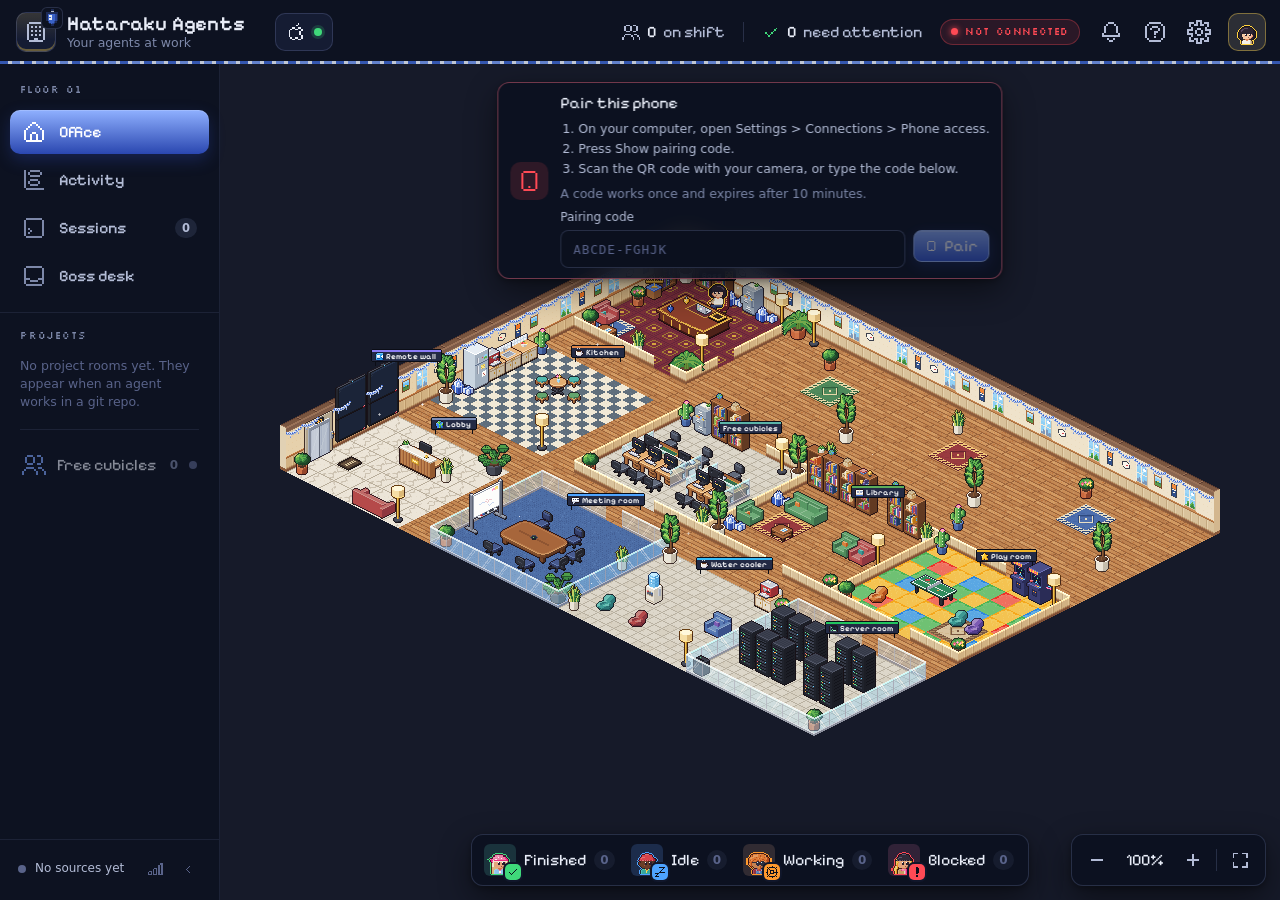
==== commit a2af9ec5: "Rebuild with the latest app and the new landing page Co-Authored-By: Claude Opus 5.5 <noreply@anthro" ====
--- a/demo/index.html
+++ b/demo/index.html
@@ -2,19 +2,26 @@
 <html lang="en">
   <head>
     <meta charset="UTF-8" />
-    <meta name="viewport" content="width=device-width, initial-scale=1.0" />
+    <meta name="viewport" content="width=device-width, initial-scale=1, viewport-fit=cover, interactive-widget=resizes-content" />
     <meta name="color-scheme" content="dark" />
-    <meta name="theme-color" content="#0c1120" />
+    <!-- Follows the chosen palette (web/src/appearance.ts). -->
+    <meta name="theme-color" content="#0d1221" />
     <meta name="description" content="A pixel-art office where your AI coding agents work." />
     <link rel="icon" type="image/svg+xml" href="./favicon.svg" />
+    <link rel="manifest" href="./manifest.webmanifest" />
+    <link rel="apple-touch-icon" href="./icons/apple-touch-icon.png" />
+    <meta name="mobile-web-app-capable" content="yes" />
+    <meta name="apple-mobile-web-app-capable" content="yes" />
+    <meta name="apple-mobile-web-app-status-bar-style" content="black-translucent" />
+    <meta name="apple-mobile-web-app-title" content="Hataraku" />
     <title>Hataraku Agents</title>
-    <script type="module" crossorigin src="./assets/index-vyzxdmWD.js"></script>
+    <script type="module" crossorigin src="./assets/index-BKiXJf2F.js"></script>
     <link rel="modulepreload" crossorigin href="./assets/CanvasPool-AVnmSNKq.js">
     <link rel="modulepreload" crossorigin href="./assets/canvasUtils-D9PJXwz_.js">
     <link rel="modulepreload" crossorigin href="./assets/RenderTargetSystem-C_1yGmji.js">
     <link rel="modulepreload" crossorigin href="./assets/getTextureBatchBindGroup-Ck77k8EI.js">
     <link rel="modulepreload" crossorigin href="./assets/getTexelRangeRects--bWe3apc.js">
-    <link rel="stylesheet" crossorigin href="./assets/index-BOcx-ewW.css">
+    <link rel="stylesheet" crossorigin href="./assets/index-sgoXy3Kj.css">
   </head>
   <body>
     <div id="root"></div>
--- a/demo/assets/index-sgoXy3Kj.css
+++ b/demo/assets/index-sgoXy3Kj.css
@@ -0,0 +1 @@
+@font-face{font-family:Pixelify Sans;font-style:normal;font-display:swap;font-weight:400;src:url([data-uri])format("woff2"),url(./pixelify-sans-cyrillic-400-normal-DfOZNMlW.woff)format("woff");unicode-range:U+301,U+400-45F,U+490-491,U+4B0-4B1,U+2116}@font-face{font-family:Pixelify Sans;font-style:normal;font-display:swap;font-weight:400;src:url(./pixelify-sans-latin-ext-400-normal-DdH6zlBQ.woff2)format("woff2"),url(./pixelify-sans-latin-ext-400-normal-BkfTUL4s.woff)format("woff");unicode-range:U+100-2BA,U+2BD-2C5,U+2C7-2CC,U+2CE-2D7,U+2DD-2FF,U+304,U+308,U+329,U+1D00-1DBF,U+1E00-1E9F,U+1EF2-1EFF,U+2020,U+20A0-20AB,U+20AD-20C0,U+2113,U+2C60-2C7F,U+A720-A7FF}@font-face{font-family:Pixelify Sans;font-style:normal;font-display:swap;font-weight:400;src:url(./pixelify-sans-latin-400-normal-DLrIX9QE.woff2)format("woff2"),url(./pixelify-sans-latin-400-normal-JapMNN6Z.woff)format("woff");unicode-range:U+??,U+131,U+152-153,U+2BB-2BC,U+2C6,U+2DA,U+2DC,U+304,U+308,U+329,U+2000-206F,U+20AC,U+2122,U+2191,U+2193,U+2212,U+2215,U+FEFF,U+FFFD}@font-face{font-family:Pixelify Sans;font-style:normal;font-display:swap;font-weight:500;src:url([data-uri])format("woff2"),url(./pixelify-sans-cyrillic-500-normal-CR9SIKMr.woff)format("woff");unicode-range:U+301,U+400-45F,U+490-491,U+4B0-4B1,U+2116}@font-face{font-family:Pixelify Sans;font-style:normal;font-display:swap;font-weight:500;src:url(./pixelify-sans-latin-ext-500-normal-BHT4w5qI.woff2)format("woff2"),url(./pixelify-sans-latin-ext-500-normal-Bkr-oq6R.woff)format("woff");unicode-range:U+100-2BA,U+2BD-2C5,U+2C7-2CC,U+2CE-2D7,U+2DD-2FF,U+304,U+308,U+329,U+1D00-1DBF,U+1E00-1E9F,U+1EF2-1EFF,U+2020,U+20A0-20AB,U+20AD-20C0,U+2113,U+2C60-2C7F,U+A720-A7FF}@font-face{font-family:Pixelify Sans;font-style:normal;font-display:swap;font-weight:500;src:url(./pixelify-sans-latin-500-normal-DC052d-m.woff2)format("woff2"),url(./pixelify-sans-latin-500-normal-Bq6pAlou.woff)format("woff");unicode-range:U+??,U+131,U+152-153,U+2BB-2BC,U+2C6,U+2DA,U+2DC,U+304,U+308,U+329,U+2000-206F,U+20AC,U+2122,U+2191,U+2193,U+2212,U+2215,U+FEFF,U+FFFD}@font-face{font-family:Pixelify Sans;font-style:normal;font-display:swap;font-weight:600;src:url([data-uri])format("woff2"),url(./pixelify-sans-cyrillic-600-normal-B3EuUOZG.woff)format("woff");unicode-range:U+301,U+400-45F,U+490-491,U+4B0-4B1,U+2116}@font-face{font-family:Pixelify Sans;font-style:normal;font-display:swap;font-weight:600;src:url(./pixelify-sans-latin-ext-600-normal-Dha6RiOG.woff2)format("woff2"),url(./pixelify-sans-latin-ext-600-normal-CDaIumwU.woff)format("woff");unicode-range:U+100-2BA,U+2BD-2C5,U+2C7-2CC,U+2CE-2D7,U+2DD-2FF,U+304,U+308,U+329,U+1D00-1DBF,U+1E00-1E9F,U+1EF2-1EFF,U+2020,U+20A0-20AB,U+20AD-20C0,U+2113,U+2C60-2C7F,U+A720-A7FF}@font-face{font-family:Pixelify Sans;font-style:normal;font-display:swap;font-weight:600;src:url(./pixelify-sans-latin-600-normal-Dd_Dy7u5.woff2)format("woff2"),url(./pixelify-sans-latin-600-normal-BNlgYbDL.woff)format("woff");unicode-range:U+??,U+131,U+152-153,U+2BB-2BC,U+2C6,U+2DA,U+2DC,U+304,U+308,U+329,U+2000-206F,U+20AC,U+2122,U+2191,U+2193,U+2212,U+2215,U+FEFF,U+FFFD}@font-face{font-family:Pixelify Sans;font-style:normal;font-display:swap;font-weight:700;src:url([data-uri])format("woff2"),url(./pixelify-sans-cyrillic-700-normal-BrZTw8tu.woff)format("woff");unicode-range:U+301,U+400-45F,U+490-491,U+4B0-4B1,U+2116}@font-face{font-family:Pixelify Sans;font-style:normal;font-display:swap;font-weight:700;src:url(./pixelify-sans-latin-ext-700-normal-ClyJstAh.woff2)format("woff2"),url(./pixelify-sans-latin-ext-700-normal-BadXkHzZ.woff)format("woff");unicode-range:U+100-2BA,U+2BD-2C5,U+2C7-2CC,U+2CE-2D7,U+2DD-2FF,U+304,U+308,U+329,U+1D00-1DBF,U+1E00-1E9F,U+1EF2-1EFF,U+2020,U+20A0-20AB,U+20AD-20C0,U+2113,U+2C60-2C7F,U+A720-A7FF}@font-face{font-family:Pixelify Sans;font-style:normal;font-display:swap;font-weight:700;src:url(./pixelify-sans-latin-700-normal-D3Xxx3QE.woff2)format("woff2"),url(./pixelify-sans-latin-700-normal-BctWAS0u.woff)format("woff");unicode-range:U+??,U+131,U+152-153,U+2BB-2BC,U+2C6,U+2DA,U+2DC,U+304,U+308,U+329,U+2000-206F,U+20AC,U+2122,U+2191,U+2193,U+2212,U+2215,U+FEFF,U+FFFD}@font-face{font-family:Silkscreen;font-style:normal;font-display:swap;font-weight:400;src:url([data-uri])format("woff2"),url([data-uri])format("woff");unicode-range:U+100-2BA,U+2BD-2C5,U+2C7-2CC,U+2CE-2D7,U+2DD-2FF,U+304,U+308,U+329,U+1D00-1DBF,U+1E00-1E9F,U+1EF2-1EFF,U+2020,U+20A0-20AB,U+20AD-20C0,U+2113,U+2C60-2C7F,U+A720-A7FF}@font-face{font-family:Silkscreen;font-style:normal;font-display:swap;font-weight:400;src:url(./silkscreen-latin-400-normal-CtPo2yA5.woff2)format("woff2"),url(./silkscreen-latin-400-normal-D0DfPJut.woff)format("woff");unicode-range:U+??,U+131,U+152-153,U+2BB-2BC,U+2C6,U+2DA,U+2DC,U+304,U+308,U+329,U+2000-206F,U+20AC,U+2122,U+2191,U+2193,U+2212,U+2215,U+FEFF,U+FFFD}:root{--radius-xs:6px;--radius-sm:8px;--radius:10px;--radius-lg:12px;--radius-pill:999px;--topbar-h:64px;--sidebar-w:220px;--panel-w:368px;--ease-out:cubic-bezier(.2, .8, .2, 1);--ease-spring:cubic-bezier(.34, 1.4, .64, 1);--dir:1}:root[dir=rtl]{--dir:-1}[data-status=working],[data-tone=working],[data-tone=pending]{--tone:var(--working)}[data-status=idle],[data-tone=idle]{--tone:var(--idle)}[data-status=finished],[data-tone=finished],[data-tone=passing]{--tone:var(--finished)}[data-status=blocked],[data-tone=blocked],[data-tone=error],[data-tone=failing]{--tone:var(--blocked)}[data-tone=boss]{--tone:var(--boss)}[data-tone=merge]{--tone:var(--merge)}[data-tone=info],[data-status=gone],[data-tone=none],[data-tone=unknown]{--tone:var(--info)}*,:before,:after{box-sizing:border-box}html,body,#root{height:100%;margin:0}body{background:var(--bg-app);color:var(--text);font:400 max(14px, var(--fs-floor))/1.45 var(--font-body);font-variant-ligatures:no-common-ligatures;-webkit-font-smoothing:antialiased;-moz-osx-font-smoothing:grayscale;overflow:hidden}button,input,select,textarea{font:inherit;color:inherit}button{cursor:pointer;text-align:inherit;background:0 0;border:0;padding:0}button:disabled{cursor:default}a{color:var(--accent-hi);text-decoration:none}h1,h2,h3,p,ul,ol,dl,dd{margin:0;padding:0}ul,ol{list-style:none}:focus-visible{outline:2px solid var(--accent-hi);outline-offset:2px;border-radius:var(--radius-xs)}::selection{background:color-mix(in srgb, var(--accent-hi) 40%, transparent)}*{scrollbar-width:thin;scrollbar-color:var(--line-3) transparent}.muted{color:var(--text-3)}.mono{font-family:var(--font-mono);font-size:12.5px}.eyebrow{font:400 max(10px, var(--fs-tiny-floor))/1 var(--font-tiny);letter-spacing:var(--tiny-tracking);text-transform:uppercase;color:var(--text-3)}kbd{border-radius:var(--radius-xs);background:var(--bg-card-2);border:1px solid var(--line-2);min-width:22px;height:22px;font:600 max(11.5px, var(--fs-floor))/1 var(--font-body);color:var(--text);white-space:nowrap;border-bottom-width:2px;place-items:center;padding:0 6px;display:inline-grid}.icon{width:var(--isz,18px);height:var(--isz,18px);flex:none;line-height:0;display:inline-flex}.icon svg{width:100%;height:100%;display:block}.icon[data-size=xs]{--isz:12px}.icon[data-size=sm]{--isz:18px}.icon[data-size=md]{--isz:24px}.icon[data-size=lg]{--isz:48px}.icon[data-size=xl]{--isz:72px}.icon[data-spin=true] svg{animation:1.6s steps(8,end) infinite spin}:root[dir=rtl] :is(code,pre,kbd,.mono,.mono-ish,.hooks-file,.pw-code,.pw-address-url,.phone-inline-code,.phone-url-text,.phone-code,.phone-code-input,.phone-build-error,.cell-model){direction:ltr;unicode-bidi:isolate}:root[dir=rtl] :is(.bubble,.msg-tool,.cell-title,.worker-sub,.todo-text,.attention-msg,.pr-title,.feed-detail,.envelope-detail),:root[dir=rtl] :is(input:not([type=checkbox],[type=radio],[type=range]),textarea){unicode-bidi:plaintext}:root[dir=rtl] .icon:is([data-icon=chevron-left],[data-icon=chevron-right],[data-icon=arrow-left],[data-icon=arrow-right],[data-icon=forward],[data-icon=send],[data-icon=undo],[data-icon=redo],[data-icon=login],[data-icon=logout]) svg{scale:-1 1}.status-pill[data-status=working] .icon[data-spin=true] svg{animation-duration:2.4s}@keyframes spin{to{transform:rotate(360deg)}}.src-glyph svg{overflow:visible}.src-glyph .sg-stroke{fill:none;stroke:#e07a50;stroke-width:2.6px;stroke-linecap:round}.src-glyph[data-source=codex] .sg-frame{fill:#20283f;stroke:#d9def0;stroke-width:1.6px}.src-glyph[data-source=codex] .sg-fill{fill:#fff}.src-glyph[data-source=t3] .sg-bg{fill:#2ccf9f}.src-glyph[data-source=t3] .sg-ink{fill:#0b1a17}.src-glyph[data-source=hermes] .sg-wing{fill:#b9a4ff}.src-glyph[data-source=hermes] .sg-fill{fill:#ffd34a}.src-glyph[data-source=cursor] .sg-frame{fill:#16161b;stroke:#c9ccd6;stroke-width:1.6px}.src-glyph[data-source=cursor] .sg-fill{fill:#f4f4f6}.src-glyph[data-source=windsurf] .sg-wave{fill:none;stroke:#3ddbb8;stroke-width:2.6px;stroke-linecap:round}.src-glyph[data-source=antigravity] .sg-fill{fill:#5b9bff}.src-glyph[data-source=antigravity] .sg-pad{fill:#ffcf4a}.src-glyph[data-source=demo] .sg-fill{fill:#ff8fd0}.portrait{image-rendering:pixelated;width:var(--psz,28px);height:var(--psz,28px);flex:none;display:block}.portrait[data-size=xs]{--psz:20px}.portrait[data-size=sm]{--psz:28px}.portrait[data-size=md]{--psz:40px}.portrait[data-size=lg]{--psz:56px}.portrait[data-size=xl]{--psz:112px}.character-preview,.swatch{image-rendering:pixelated;display:block}.status-dot{background:var(--tone,var(--text-4));width:8px;height:8px;box-shadow:0 0 0 3px color-mix(in srgb, var(--tone,transparent) 18%, transparent);border-radius:50%;flex:none}.status-dot[data-status=ok]{--tone:var(--finished)}.status-dot[data-status=off],.status-dot[data-status=none]{--tone:var(--text-4);box-shadow:none}.status-dot[data-pulse=true]{animation:1.4s ease-in-out infinite dot-pulse}@keyframes dot-pulse{50%{box-shadow:0 0 0 5px color-mix(in srgb, var(--tone) 6%, transparent)}}.status-pill{border-radius:var(--radius-sm);background:color-mix(in srgb, var(--tone) 18%, var(--bg-panel));border:1px solid color-mix(in srgb, var(--tone) 60%, transparent);height:28px;color:color-mix(in srgb, var(--tone) 30%, var(--text));font:400 16px/1 var(--font-pixel);white-space:nowrap;align-items:center;gap:6px;min-width:0;max-width:100%;padding-block:0;padding-inline:8px 10px;display:inline-flex}.status-pill>span:not(.icon){text-overflow:ellipsis;min-width:0;overflow:hidden}.status-pill .icon{color:var(--tone)}.status-pill[data-compact=true]{height:26px;padding-block:0;padding-inline:6px 8px}.status-pill-kind{color:color-mix(in srgb, var(--tone) 18%, var(--text-2));font:500 max(13px, var(--fs-floor))/1 var(--font-body);flex:0 auto}.chip{border-radius:var(--radius-sm);background:var(--bg-card);border:1px solid var(--line-2);height:28px;color:var(--text);font-size:max(13.5px, var(--fs-floor));white-space:nowrap;align-items:center;gap:7px;padding:0 10px;display:inline-flex}.chip-muted{height:22px;font:500 max(12px, var(--fs-floor))/1 var(--font-body);color:var(--text-2);background:var(--bg-card-2);border-color:var(--line);padding:0 8px}.badge{top:2px;border-radius:var(--radius-pill);background:var(--blocked);min-width:17px;height:17px;color:var(--ink-on-strong);font:700 max(10.5px, var(--fs-floor))/17px var(--font-body);font-variant-numeric:tabular-nums;text-align:center;box-shadow:0 0 0 2px var(--bg-chrome);pointer-events:none;padding:0 4px;position:absolute;inset-inline-end:1px}.tone-icon{border-radius:var(--radius-sm);background:color-mix(in srgb, var(--tone,var(--info)) 16%, transparent);width:28px;height:28px;color:var(--tone,var(--info));border:1px solid color-mix(in srgb, var(--tone,var(--info)) 30%, transparent);flex:none;place-items:center;display:inline-grid}.icon-btn{border-radius:var(--radius-sm);width:30px;height:30px;color:var(--text-2);transition:background-color .15s, color .15s, transform .12s var(--ease-out);flex:none;place-items:center;display:inline-grid;position:relative}.icon-btn[data-size=lg]{border-radius:var(--radius);width:38px;height:38px}.icon-btn[data-size=xs]{border-radius:var(--radius-xs);width:24px;height:24px}.icon-btn:hover:not(:disabled){background:var(--bg-hover);color:var(--text)}.icon-btn:active:not(:disabled){transform:scale(.92)}.icon-btn[data-active=true],.icon-btn[aria-pressed=true]{background:color-mix(in srgb, var(--accent) 22%, transparent);color:color-mix(in srgb, var(--accent-hi) 25%, var(--text))}.icon-btn:disabled{opacity:.4}.btn{border-radius:var(--radius-sm);height:36px;font:400 16px/1 var(--font-pixel);white-space:nowrap;transition:background-color .15s, border-color .15s, color .15s, transform .12s var(--ease-out), box-shadow .15s;justify-content:center;align-items:center;gap:8px;padding:0 14px;display:inline-flex}.btn:active:not(:disabled){transform:translateY(1px)scale(.985)}.btn:disabled{opacity:.45}.btn-block{width:100%}.btn-sm{gap:7px;height:32px;padding:0 11px}.btn-xs{height:26px;font:600 max(12.5px, var(--fs-floor))/1 var(--font-body);gap:5px;padding:0 8px}.btn-primary{background:linear-gradient(180deg, var(--accent-hi), var(--accent));color:var(--accent-ink);border:1px solid color-mix(in srgb, var(--accent-hi) 88%, var(--accent-ink));box-shadow:inset 0 1px 0 color-mix(in srgb, var(--accent-ink) 18%, transparent), 0 4px 14px color-mix(in srgb, var(--accent) 30%, transparent)}.btn-primary.btn-block{border-radius:var(--radius-sm);height:46px;font-size:20px}.btn-primary.btn-block.btn-sm{height:34px;font-size:16px}.btn-primary:hover:not(:disabled){background:linear-gradient(180deg, color-mix(in srgb, var(--accent-hi) 82%, var(--accent-ink)), var(--accent-hi));box-shadow:inset 0 1px 0 color-mix(in srgb, var(--accent-ink) 22%, transparent), 0 6px 18px color-mix(in srgb, var(--accent) 42%, transparent)}.btn-secondary{background:var(--bg-card-2);border:1px solid var(--line-2);color:var(--text)}.btn-secondary:hover:not(:disabled){background:var(--bg-hover);border-color:var(--line-3)}.btn-ghost{color:var(--text-2);border:1px solid var(--line)}.btn-ghost:hover:not(:disabled){background:var(--bg-hover);color:var(--text);border-color:var(--line-2)}.btn-approve{background:color-mix(in srgb, var(--finished) 85%, black);color:var(--ink-on-status);border:1px solid var(--finished);flex:1}.btn-approve:hover:not(:disabled){background:var(--finished)}.btn-deny{color:color-mix(in srgb, var(--blocked) 45%, var(--text));border:1px solid color-mix(in srgb, var(--blocked) 55%, transparent);background:0 0;flex:1}.btn-deny:hover:not(:disabled){background:color-mix(in srgb, var(--blocked) 16%, transparent);color:var(--text)}.link{color:var(--accent-hi);font-weight:500}.link:hover{text-decoration:underline}.input{border-radius:var(--radius-sm);background:var(--bg-input);border:1px solid var(--line-2);width:100%;height:38px;color:var(--text);outline:none;padding:0 12px;transition:border-color .15s,box-shadow .15s}.input:focus{border-color:var(--accent-hi);box-shadow:0 0 0 3px color-mix(in srgb, var(--accent-hi) 20%, transparent)}.input::placeholder{color:var(--text-4)}select.input,.input[list]{appearance:none;background-image:linear-gradient(45deg, transparent 50%, var(--text-3) 50%), linear-gradient(135deg, var(--text-3) 50%, transparent 50%);background-position:calc(100% - 19px),calc(100% - 14px);background-repeat:no-repeat;background-size:5px 5px;padding-inline-end:32px}:root[dir=rtl] :is(select.input,.input[list]){background-position:14px,19px}select.input{cursor:pointer}select.input option{background:var(--bg-panel);color:var(--text)}.input[list]::-webkit-calendar-picker-indicator{opacity:0;cursor:pointer}.toggle{border-radius:var(--radius-pill);background:var(--bg-input);border:1px solid var(--line-2);flex:none;width:40px;height:22px;transition:background-color .18s,border-color .18s;position:relative}.toggle-knob{top:2px;background:var(--text-3);width:16px;height:16px;transition:transform .2s var(--ease-spring), background-color .18s;border-radius:50%;position:absolute;inset-inline-start:2px}.toggle[aria-checked=true]{background:var(--accent);border-color:var(--accent-hi)}.toggle[aria-checked=true] .toggle-knob{transform:translateX(calc(18px * var(--dir)));background:var(--accent-ink)}.toggle:disabled{opacity:.4}.segmented{border-radius:var(--radius);background:var(--bg-input);border:1px solid var(--line);flex-wrap:wrap;gap:3px;padding:3px;display:flex}.segmented-item{border-radius:var(--radius-sm);max-width:100%;height:32px;font:400 16px/1 var(--font-pixel);color:var(--text-3);white-space:nowrap;flex:1 1 0;justify-content:center;align-items:center;gap:6px;padding:0 8px;transition:background-color .15s,color .15s;display:inline-flex}.segmented-item span{text-overflow:ellipsis;min-width:0;overflow:hidden}.segmented-item:hover{color:var(--text);background:var(--bg-card)}.segmented-item[aria-checked=true]{background:linear-gradient(180deg, var(--accent-hi), var(--accent));color:var(--accent-ink);box-shadow:inset 0 1px 0 color-mix(in srgb, var(--accent-ink) 16%, transparent)}.range{min-width:0;accent-color:var(--accent-hi);cursor:pointer;flex:1;height:4px}.has-tip{position:relative}.has-tip:after{content:attr(data-tip);z-index:60;border-radius:var(--radius-sm);background:var(--bg-tip);border:1px solid var(--line-2);min-width:max-content;box-shadow:var(--shadow);color:var(--text-2);font:400 max(12.5px, var(--fs-floor))/1.5 var(--font-body);white-space:pre;opacity:0;pointer-events:none;transition:opacity .14s, transform .14s var(--ease-out);padding:8px 11px;position:absolute;top:calc(100% + 10px);left:50%;transform:translate(-50%,-4px)}.has-tip:hover:after,.has-tip:focus-visible:after{opacity:1;transition-delay:.25s;transform:translate(-50%)}.has-tip:focus-visible:after{transition-delay:0s}.has-tip[data-tip-align=start]:after{inset-inline:0 auto;transform:translateY(-4px)}.has-tip[data-tip-align=start]:hover:after,.has-tip[data-tip-align=start]:focus-visible:after{transform:translate(0)}.has-tip[data-tip-align=end]:after{inset-inline:auto 0;transform:translateY(-4px)}.has-tip[data-tip-align=end]:hover:after,.has-tip[data-tip-align=end]:focus-visible:after{transform:translate(0)}.empty{text-align:center;color:var(--text-3);flex-direction:column;align-items:center;gap:8px;padding:40px 24px;display:flex}.empty-icon{background:var(--bg-card);border:1px solid var(--line);width:84px;height:84px;color:var(--text-4);border-radius:20px;place-items:center;margin-bottom:6px;display:grid}.empty-title{font:500 18px/1.2 var(--font-pixel);color:var(--text)}.empty-text{max-width:300px;font-size:max(13.5px, var(--fs-floor))}@media (prefers-reduced-motion:reduce){*,:before,:after{transition-duration:.001ms!important;transition-delay:0s!important;animation-duration:.001ms!important;animation-iteration-count:1!important}.toast-timer{display:none}}html[data-reduced-motion=true] *,html[data-reduced-motion=true] :before,html[data-reduced-motion=true] :after{transition-duration:.001ms!important;transition-delay:0s!important;animation-duration:.001ms!important;animation-iteration-count:1!important}html[data-reduced-motion=true] .toast-timer{display:none}:root,[data-theme=night]{--bg-app:#0a0e1a;--bg-chrome:#0d1221;--bg-panel:#10162a;--bg-card:#151c33;--bg-card-2:#1a2240;--bg-hover:#1f2848;--bg-input:#0b101e;--bg-overlay:#0c1120e6;--bg-tip:#060914;--bg-office:#161a29;--bg-stage-top:#2a2440;--bg-stage-bottom:#3a2b2a;--checker-a:#1a2140;--checker-b:#161c37;--wash:#94a7de21;--line:#94a7de1c;--line-2:#94a7de33;--line-3:#94a7de52;--text:#e9edf8;--text-2:#b3bcd6;--text-3:#7d88a9;--text-4:#59638a;--accent:#2f66f0;--accent-hi:#4a7dff;--accent-lo:#2350c8;--accent-ink:#fff;--working:#ff9a2e;--idle:#4ea3ff;--finished:#3fd97a;--blocked:#ff4a55;--boss:#ffd34a;--merge:#a77bff;--question:#ffb547;--info:#8ea3dc;--project-icon:#7fa6ff;--select:#4ee6ff;--ink-on-status:#0b0f1c;--ink-on-strong:#fff;--scrim:#080b16b3;--scrim-ink:#fff;--shadow-ink:#000;--shadow-sm:0 2px 8px #0000004d;--shadow:0 12px 32px #00000073, 0 2px 6px #0000004d;--lightningcss-light: ;--lightningcss-dark:initial;color-scheme:dark}[data-theme=cream]{--bg-app:#f4ecdb;--bg-chrome:#ede3cc;--bg-panel:#faf5e9;--bg-card:#fffbf2;--bg-card-2:#f3e9d4;--bg-hover:#eadcc0;--bg-input:#fffdf8;--bg-overlay:#faf5e9f0;--bg-tip:#fffdf8;--bg-office:#e6dac0;--bg-stage-top:#f7e7cf;--bg-stage-bottom:#efc9a6;--checker-a:#f1e5cd;--checker-b:#e9dabd;--wash:#5a401e17;--line:#4a341824;--line-2:#4a34183d;--line-3:#4a341861;--text:#1f1a14;--text-2:#463d31;--text-3:#685c4d;--text-4:#948775;--accent:#1a5f5b;--accent-hi:#1f6f6a;--accent-lo:#154e4a;--accent-ink:#fff;--working:#a65006;--idle:#2b62b0;--finished:#256f36;--blocked:#bd2e38;--boss:#716200;--merge:#6c43b4;--question:#955700;--info:#5a6a86;--project-icon:#2f63c0;--select:#0a7d8c;--ink-on-status:#fff;--ink-on-strong:#fff;--scrim:#281e12a8;--scrim-ink:#fff8ec;--shadow-ink:#4a3418;--shadow-sm:0 2px 8px #4a34181f;--shadow:0 12px 32px #4a34182e, 0 2px 6px #4a34181a;--lightningcss-light:initial;--lightningcss-dark: ;color-scheme:light}[data-theme=sage]{--bg-app:#111714;--bg-chrome:#141b17;--bg-panel:#17201b;--bg-card:#1c2721;--bg-card-2:#212e27;--bg-hover:#28372f;--bg-input:#0e1411;--bg-overlay:#121915eb;--bg-tip:#0a0f0c;--bg-office:#1a231e;--bg-stage-top:#26332c;--bg-stage-bottom:#34302a;--checker-a:#1f2a24;--checker-b:#1a241f;--wash:#aacdb91f;--line:#aacdb91c;--line-2:#aacdb933;--line-3:#aacdb952;--text:#e5ede7;--text-2:#b0c2b6;--text-3:#879b8e;--text-4:#5d7166;--accent:#3d7c72;--accent-hi:#5fa497;--accent-lo:#326960;--accent-ink:#fff;--working:#eea04f;--idle:#73b3ec;--finished:#86d39a;--blocked:#f07070;--boss:#e8cb62;--merge:#b598e8;--question:#f2b45a;--info:#93a99c;--project-icon:#8fb8e8;--select:#6fe3d6;--ink-on-status:#0e1411;--ink-on-strong:#fff;--scrim:#080c0ab3;--scrim-ink:#fff;--shadow-ink:#000;--shadow-sm:0 2px 8px #0000004d;--shadow:0 12px 32px #00000073, 0 2px 6px #0000004d;--lightningcss-light: ;--lightningcss-dark:initial;color-scheme:dark}[data-theme=sakura]{--bg-app:#fbf0f2;--bg-chrome:#f6e4e9;--bg-panel:#fff7f9;--bg-card:#fffcfd;--bg-card-2:#f8e7ec;--bg-hover:#f1d9e0;--bg-input:#fffdfe;--bg-overlay:#fff7f9f0;--bg-tip:#fffdfe;--bg-office:#f1dce2;--bg-stage-top:#fbe7ed;--bg-stage-bottom:#f0d0d4;--checker-a:#f7e4e9;--checker-b:#f1d9e0;--wash:#78284614;--line:#6e284221;--line-2:#6e284238;--line-3:#6e28425c;--text:#2b1820;--text-2:#553643;--text-3:#7a5764;--text-4:#a5848f;--accent:#8a3a7c;--accent-hi:#9a4389;--accent-lo:#752f69;--accent-ink:#fff;--working:#a24f00;--idle:#2b62b0;--finished:#24703a;--blocked:#c22a1e;--boss:#716200;--merge:#5a49b0;--question:#955700;--info:#6a5a70;--project-icon:#2f63c0;--select:#0a7d8c;--ink-on-status:#fff;--ink-on-strong:#fff;--scrim:#2b1820a8;--scrim-ink:#fff7f9;--shadow-ink:#5a2a3a;--shadow-sm:0 2px 8px #5a2a3a1f;--shadow:0 12px 32px #5a2a3a2e, 0 2px 6px #5a2a3a1a;--lightningcss-light:initial;--lightningcss-dark: ;color-scheme:light}[data-theme=terminal]{--bg-app:#050806;--bg-chrome:#070b08;--bg-panel:#090e0a;--bg-card:#0d150f;--bg-card-2:#111c13;--bg-hover:#162518;--bg-input:#030504;--bg-overlay:#070b08ed;--bg-tip:#020302;--bg-office:#060a07;--bg-stage-top:#0c1b10;--bg-stage-bottom:#12180c;--checker-a:#0e1810;--checker-b:#0a120c;--wash:#50ff7817;--line:#50ff781f;--line-2:#50ff7838;--line-3:#50ff785c;--text:#c4f7cf;--text-2:#8edb9f;--text-3:#5fae73;--text-4:#3d7a4d;--accent:#22b452;--accent-hi:#45e070;--accent-lo:#1a9343;--accent-ink:#021006;--working:#ffb52e;--idle:#4fd2ff;--finished:#6dff8e;--blocked:#ff5c5c;--boss:#f2f27a;--merge:#d08cff;--question:#ffc94d;--info:#7fbf8f;--project-icon:#4fd2ff;--select:#4fd2ff;--ink-on-status:#021006;--ink-on-strong:#021006;--scrim:#000000bf;--scrim-ink:#c4f7cf;--shadow-ink:#000;--shadow-sm:0 2px 8px #00000080;--shadow:0 12px 32px #0009, 0 0 0 1px #50ff7814;--lightningcss-light: ;--lightningcss-dark:initial;color-scheme:dark}[data-theme=contrast]{--bg-app:#000;--bg-chrome:#000;--bg-panel:#050505;--bg-card:#0e0e0e;--bg-card-2:#171717;--bg-hover:#2a2a2a;--bg-input:#000;--bg-overlay:#000000f2;--bg-tip:#000;--bg-office:#000;--bg-stage-top:#151515;--bg-stage-bottom:#1f1f1f;--checker-a:#171717;--checker-b:#0e0e0e;--wash:#ffffff29;--line:#ffffff73;--line-2:#ffffffa6;--line-3:#ffffffe6;--text:#fff;--text-2:#f2f2f2;--text-3:#d4d4d4;--text-4:#a6a6a6;--accent:#10d8f0;--accent-hi:#6cf0ff;--accent-lo:#00b4cc;--accent-ink:#000;--working:#ffa53d;--idle:#78bcff;--finished:#4dff88;--blocked:#ff6b6b;--boss:#ffe14d;--merge:#d4a8ff;--question:#ffc857;--info:#d0d0d0;--project-icon:#8cc4ff;--select:#ff8af2;--ink-on-status:#000;--ink-on-strong:#000;--scrim:#000000d9;--scrim-ink:#fff;--shadow-ink:#000;--shadow-sm:0 0 0 1px #ffffff59;--shadow:0 0 0 1px #fff9, 0 12px 32px #000c;--lightningcss-light: ;--lightningcss-dark:initial;color-scheme:dark}@font-face{font-family:Hataraku Mono;src:local(SFMono-Regular),local(SF Mono),local(Menlo-Regular),local(Menlo),local(Consolas),local(DejaVu Sans Mono);font-weight:100 500;size-adjust:88%}@font-face{font-family:Hataraku Mono;src:local(SFMono-Bold),local(SF Mono Bold),local(Menlo-Bold),local(Menlo Bold),local(Consolas Bold),local(DejaVu Sans Mono Bold);font-weight:600 900;size-adjust:88%}:root{--stack-system:ui-sans-serif, var(--script-fonts,) system-ui, -apple-system, "Segoe UI", Roboto, "Helvetica Neue", Arial, sans-serif;--stack-roman:"Iowan Old Style", "Palatino Linotype", Palatino, Georgia, "Times New Roman", var(--script-fonts,) serif;--stack-rounded:ui-rounded, "SF Pro Rounded", "Nunito", "Varela Round", var(--script-fonts,) system-ui, -apple-system, sans-serif;--stack-mono:ui-monospace, "SF Mono", "Cascadia Code", Menlo, Consolas, var(--script-fonts,) monospace}:root,[data-font=pixel]{--font-pixel:"Pixelify Sans", var(--script-fonts,) ui-rounded, system-ui, sans-serif;--font-tiny:"Silkscreen", "Pixelify Sans", var(--script-fonts,) ui-monospace, monospace;--font-body:var(--stack-system);--font-mono:var(--stack-mono);--fs-floor:0px;--fs-tiny-floor:0px;--tiny-tracking:.08em}[data-font=pixel-all]{--font-pixel:"Pixelify Sans", var(--script-fonts,) ui-rounded, system-ui, sans-serif;--font-tiny:"Silkscreen", "Pixelify Sans", var(--script-fonts,) ui-monospace, monospace;--font-body:"Pixelify Sans", var(--script-fonts,) ui-rounded, system-ui, sans-serif;--font-mono:var(--stack-mono);--fs-floor:16px;--fs-tiny-floor:0px;--tiny-tracking:.08em}[data-font=roman]{--font-pixel:var(--stack-roman);--font-tiny:var(--stack-roman);--font-body:var(--stack-roman);--font-mono:var(--stack-mono);--fs-floor:0px;--fs-tiny-floor:11px;--tiny-tracking:.1em}[data-font=sans]{--font-pixel:var(--stack-system);--font-tiny:var(--stack-system);--font-body:var(--stack-system);--font-mono:var(--stack-mono);--fs-floor:0px;--fs-tiny-floor:10.5px;--tiny-tracking:.06em}[data-font=rounded]{--font-pixel:ui-rounded, "SF Pro Rounded", "Arial Rounded MT Bold", "Nunito", "Varela Round", var(--script-fonts,) system-ui, sans-serif;--font-tiny:var(--stack-rounded);--font-body:var(--stack-rounded);--font-mono:var(--stack-mono);--fs-floor:0px;--fs-tiny-floor:10.5px;--tiny-tracking:.06em}[data-font=mono]{--font-pixel:"Hataraku Mono", var(--stack-mono);--font-tiny:"Hataraku Mono", var(--stack-mono);--font-body:"Hataraku Mono", var(--stack-mono);--font-mono:var(--stack-mono);--fs-floor:0px;--fs-tiny-floor:10.5px;--tiny-tracking:.04em}.theme-grid{grid-template-columns:repeat(2,minmax(0,1fr));gap:8px;display:grid}.theme-option,.font-option{border-radius:var(--radius);border:1px solid var(--line);background:var(--bg-card);min-width:0;transition:border-color .15s, background-color .15s, transform .12s var(--ease-out);flex-direction:column;gap:7px;padding:6px;display:flex}.theme-option:hover,.font-option:hover{border-color:var(--line-3)}.theme-option:active,.font-option:active{transform:scale(.98)}.theme-option[aria-checked=true],.font-option[aria-checked=true]{border-color:var(--accent-hi);box-shadow:0 0 0 2px color-mix(in srgb, var(--accent-hi) 35%, transparent)}.theme-option-name{font:400 16px/1 var(--font-pixel);color:var(--text-2);text-overflow:ellipsis;white-space:nowrap;padding:0 2px 1px;overflow:hidden}.theme-option[aria-checked=true] .theme-option-name{color:var(--text)}.theme-swatch{border-radius:var(--radius-xs);border:1px solid var(--line-2);background:var(--bg-app);grid-template-rows:9px minmax(0,1fr);grid-template-columns:14px minmax(0,1fr);height:46px;display:grid;overflow:hidden}.theme-swatch-top{background:var(--bg-chrome);border-bottom:1px solid var(--line);grid-column:1/-1}.theme-swatch-side{background:var(--bg-chrome);border-inline-end:1px solid var(--line);flex-direction:column;gap:3px;padding:4px 3px;display:flex}.theme-swatch-side i{background:var(--text-4);border-radius:1px;height:3px}.theme-swatch-side i:first-child{background:var(--accent-hi)}.theme-swatch-main{background:var(--bg-office);flex-direction:column;justify-content:space-between;min-width:0;padding:5px 6px;display:flex}.theme-swatch-text{flex-direction:column;gap:3px;display:flex}.theme-swatch-text i{background:var(--text);border-radius:1px;width:80%;height:3px}.theme-swatch-text i+i{background:var(--text-3);width:55%}.theme-swatch-dots{gap:3px;display:flex}.theme-swatch-dots i{background:var(--tone);border-radius:2px;width:7px;height:7px}.font-option{color:var(--text-2);align-items:flex-start;gap:6px;padding:9px 11px 10px}.font-option[aria-checked=true]{color:var(--text)}.font-option-name{font:500 16px/1.15 var(--font-pixel);color:var(--text)}.font-option-sample{text-overflow:ellipsis;white-space:nowrap;max-width:100%;font:400 max(12.5px, var(--fs-floor))/1.2 var(--font-body);color:var(--text-3);overflow:hidden}[data-holiday=halloween]:not([data-theme=contrast]){--accent:var(--lightningcss-light,#a8420a)var(--lightningcss-dark,#b8460c);--accent-hi:var(--lightningcss-light,#9a3d08)var(--lightningcss-dark,#ff9a3c);--accent-lo:var(--lightningcss-light,#86350a)var(--lightningcss-dark,#96390a);--accent-ink:#fff}[data-holiday=christmas]:not([data-theme=contrast]){--accent:var(--lightningcss-light,#b3262e)var(--lightningcss-dark,#c42a36);--accent-hi:var(--lightningcss-light,#a3222a)var(--lightningcss-dark,#ff6b73);--accent-lo:var(--lightningcss-light,#8e1d24)var(--lightningcss-dark,#a2222c);--accent-ink:#fff}[data-holiday=newyear]:not([data-theme=contrast]){--accent:var(--lightningcss-light,#7a5a00)var(--lightningcss-dark,#e8b730);--accent-hi:var(--lightningcss-light,#755600)var(--lightningcss-dark,#ffd25a);--accent-lo:var(--lightningcss-light,#634a00)var(--lightningcss-dark,#c99a1c);--accent-ink:var(--lightningcss-light,#fff)var(--lightningcss-dark,#1a1300)}[data-holiday=hanukkah]:not([data-theme=contrast]){--accent:var(--lightningcss-light,#2b4fbf)var(--lightningcss-dark,#3558d4);--accent-hi:var(--lightningcss-light,#2a4cb8)var(--lightningcss-dark,#8fb0ff);--accent-lo:var(--lightningcss-light,#233f9c)var(--lightningcss-dark,#2a47b0);--accent-ink:#fff}[data-holiday=easter]:not([data-theme=contrast]){--accent:var(--lightningcss-light,#6a3fc4)var(--lightningcss-dark,#7448d6);--accent-hi:var(--lightningcss-light,#6236b8)var(--lightningcss-dark,#b99cff);--accent-lo:var(--lightningcss-light,#5631a6)var(--lightningcss-dark,#5f38b8);--accent-ink:#fff}[data-holiday=valentines]:not([data-theme=contrast]){--accent:var(--lightningcss-light,#b8285a)var(--lightningcss-dark,#c8325f);--accent-hi:var(--lightningcss-light,#a8234f)var(--lightningcss-dark,#ff7ea6);--accent-lo:var(--lightningcss-light,#961f47)var(--lightningcss-dark,#a8284f);--accent-ink:#fff}[data-holiday=lunarnewyear]:not([data-theme=contrast]){--accent:var(--lightningcss-light,#b01c28)var(--lightningcss-dark,#c41f2c);--accent-hi:var(--lightningcss-light,#a3171f)var(--lightningcss-dark,#ffb02e);--accent-lo:var(--lightningcss-light,#8f1820)var(--lightningcss-dark,#a01a25);--accent-ink:#fff}.app[data-mode=office]{grid-template-columns:var(--sidebar-w) minmax(0, 1fr) auto;grid-template-rows:var(--topbar-h) minmax(0, 1fr);background:var(--bg-app);grid-template-areas:"top top top""side stage panel";display:grid;position:fixed;inset:0}.topbar{z-index:20;background:var(--bg-chrome);border-bottom:1px solid var(--line);grid-area:top;align-items:center;gap:18px;min-width:0;padding-block:0;padding-inline:16px 14px;display:flex}.brand{min-width:calc(var(--sidebar-w) - 16px);flex:none;align-items:center;gap:11px;padding-inline-end:12px;display:flex}.brand-mark{border-radius:var(--radius);width:40px;height:40px;color:var(--text-2);background:linear-gradient(180deg, color-mix(in srgb, var(--boss) 14%, transparent), transparent 70%), var(--bg-card);border:1px solid var(--line-2);box-shadow:inset 0 -2px 0 color-mix(in srgb, var(--boss) 35%, transparent);place-items:center;display:grid}.brand-mark .icon{--isz:24px}.brand-text{flex-direction:column;gap:3px;min-width:0;display:flex}.brand-title{font:600 20px/1 var(--font-pixel);color:var(--text);letter-spacing:.01em;white-space:nowrap}.brand-sub{font-size:max(12.5px, var(--fs-floor));color:var(--text-3);white-space:nowrap;line-height:1}.topbar-chips{flex:1;align-items:center;gap:8px;min-width:0;margin:-6px 0;padding:6px 0;display:flex;overflow:clip visible}.top-chip{border-radius:var(--radius);background:var(--bg-card);border:1px solid var(--line-2);height:38px;font:400 16px/1 var(--font-pixel);color:var(--text);cursor:default;flex:none;align-items:center;gap:8px;padding-block:0;padding-inline:10px 12px;transition:border-color .15s,background-color .15s,opacity .15s;display:inline-flex}.top-chip:hover,.top-chip:focus-visible{border-color:var(--line-3);background:var(--bg-card-2)}.top-chip .icon[data-size=sm]{--isz:20px}.top-chip[data-connected=false]{opacity:.5}.top-chip[data-connected=false] .src-glyph{filter:grayscale()}.top-chip-label{white-space:nowrap}.topbar-right{flex:none;align-items:center;gap:6px;margin-inline-start:auto;display:flex}.top-stat{border-radius:var(--radius-sm);height:34px;font:400 16px/1 var(--font-pixel);color:var(--text-2);white-space:nowrap;align-items:center;gap:7px;padding:0 8px;display:inline-flex}.top-stat b{color:var(--text);font-weight:500}.top-stat .icon{color:var(--text-2)}.top-stat-btn{transition:background-color .15s}.top-stat-btn:not(:disabled):hover{background:color-mix(in srgb, var(--blocked) 14%, transparent)}.top-stat-btn[data-alert=true],.top-stat-btn[data-alert=true] b,.top-stat-btn[data-alert=true] .icon{color:color-mix(in srgb, var(--blocked) 80%, var(--text))}.top-stat-btn[data-alert=true] .icon{animation:2.4s ease-in-out infinite nudge}.top-stat-btn:disabled .icon{color:var(--finished)}@keyframes nudge{0%,80%,to{transform:none}85%{transform:rotate(-10deg)scale(1.08)}90%{transform:rotate(10deg)scale(1.08)}95%{transform:rotate(-6deg)}}.top-sep{background:var(--line-2);width:1px;height:20px;margin:0 4px}.conn-badge{border-radius:var(--radius-pill);height:26px;font:400 max(10px, var(--fs-tiny-floor))/1 var(--font-tiny);text-transform:uppercase;letter-spacing:.06em;color:var(--tone);background:color-mix(in srgb, var(--tone) 12%, transparent);border:1px solid color-mix(in srgb, var(--tone) 32%, transparent);cursor:default;align-items:center;gap:7px;margin-block:0;margin-inline:4px 6px;padding:0 10px;display:inline-flex}.conn-badge[data-conn=live]{--tone:var(--finished)}.conn-badge[data-conn=demo]{--tone:var(--merge)}.conn-badge[data-conn=connecting]{--tone:var(--info)}.conn-badge[data-conn=offline],.conn-badge[data-conn=locked]{--tone:var(--blocked)}.conn-dot{background:var(--tone);width:7px;height:7px;box-shadow:0 0 6px var(--tone);border-radius:50%}.conn-badge[data-conn=live] .conn-dot{animation:2.4s ease-in-out infinite dot-pulse}.boss-btn{border-radius:var(--radius);background:color-mix(in srgb, var(--boss) 10%, var(--bg-card));border:1px solid color-mix(in srgb, var(--boss) 40%, transparent);width:38px;height:38px;transition:transform .12s var(--ease-out), border-color .15s;place-items:center;margin-inline-start:4px;display:grid}.boss-btn:hover{border-color:var(--boss)}.boss-btn:active{transform:scale(.94)}.boss-btn[data-active=true]{border-color:var(--boss);box-shadow:0 0 0 3px color-mix(in srgb, var(--boss) 20%, transparent)}.bell{position:relative}.menu{top:calc(100% + 10px);z-index:40;border-radius:var(--radius-lg);background:var(--bg-panel);border:1px solid var(--line-2);width:340px;box-shadow:var(--shadow);animation:pop-in .16s var(--ease-out);transform-origin:100% 0;padding:12px;position:absolute;inset-inline-end:-6px}:root[dir=rtl] .menu{transform-origin:0 0}@keyframes pop-in{0%{opacity:0;transform:translateY(-4px)scale(.98)}}.menu-head{justify-content:space-between;align-items:center;gap:12px;padding:2px 4px 10px;display:flex}.menu-title{font:600 16px/1 var(--font-pixel)}.menu-toggle{font-size:max(12.5px, var(--fs-floor));color:var(--text-3);align-items:center;gap:8px;display:inline-flex}.menu-note{font-size:max(12.5px, var(--fs-floor));color:var(--text-3);padding:6px 4px}.menu-inbox{border-radius:var(--radius);background:var(--bg-card);border:1px solid var(--line);width:100%;color:var(--text-3);align-items:center;gap:10px;padding:10px;transition:background-color .15s,border-color .15s;display:flex}.menu-inbox:hover{background:var(--bg-card-2);border-color:var(--line-2)}.menu-inbox-text{min-width:0;font-size:max(12.5px, var(--fs-floor));flex-direction:column;flex:1;gap:2px;display:flex}.menu-inbox-text b{font:400 16px/1.2 var(--font-pixel);color:var(--text)}.menu-sub{padding:14px 4px 6px}.menu-list{flex-direction:column;gap:2px;max-height:320px;display:flex;overflow-y:auto}.menu-item{border-radius:var(--radius-sm);width:100%;font-size:max(13px, var(--fs-floor));color:var(--text-2);align-items:center;gap:10px;padding:7px 6px;display:flex}.menu-item:hover{background:var(--bg-hover)}.menu-item .tone-icon{width:24px;height:24px}.menu-item-text{text-overflow:ellipsis;white-space:nowrap;flex:1;min-width:0;overflow:hidden}.menu-item-text strong{color:var(--text);font-weight:600}.menu-item-time{font-size:max(11.5px, var(--fs-floor));color:var(--text-4);flex:none}.sidebar{z-index:10;background:var(--bg-chrome);border-inline-end:1px solid var(--line);flex-direction:column;grid-area:side;min-height:0;display:flex}.side-section{flex-direction:column;gap:6px;padding:18px 10px 14px;display:flex}.side-section+.side-section{border-top:1px solid var(--line)}.side-section>.eyebrow{padding:0 10px 6px}.side-grow{flex:1;min-height:0;overflow-y:auto}.floor-head{justify-content:space-between;align-items:center;min-height:22px;padding-block:0 6px;padding-inline:10px 6px;display:flex}.floor-switch{gap:3px;display:flex}.floor-btn{border-radius:var(--radius-xs);width:22px;height:22px;font:600 max(12px, var(--fs-floor))/1 var(--font-body);color:var(--text-3);border:1px solid var(--line)}.floor-btn:hover{color:var(--text);background:var(--bg-hover)}.floor-btn[aria-pressed=true]{background:var(--accent);border-color:var(--accent-hi);color:var(--accent-ink)}.nav{flex-direction:column;gap:4px;display:flex}.nav-item{border-radius:var(--radius);width:100%;height:44px;font:500 16px/1 var(--font-pixel);color:var(--text-2);transition:background-color .15s, color .15s, transform .12s var(--ease-out);align-items:center;gap:13px;padding:0 12px;display:flex}.nav-item .icon{color:var(--text-3);transition:color .15s}.nav-item:hover{background:var(--bg-hover);color:var(--text)}.nav-item:hover .icon{color:var(--text-2)}.nav-item:active{transform:scale(.98)}.nav-item[aria-current=page]{background:linear-gradient(180deg, var(--accent-hi), var(--accent-lo));color:var(--accent-ink);box-shadow:inset 0 1px 0 color-mix(in srgb, var(--accent-ink) 16%, transparent), 0 6px 16px color-mix(in srgb, var(--accent-lo) 32%, transparent)}.nav-item[aria-current=page] .icon{color:var(--accent-ink)}.nav-item[data-active=true]{background:var(--bg-card-2);color:var(--text)}.nav-label{flex:1}.nav-count{border-radius:var(--radius-pill);min-width:22px;height:20px;font:600 max(11.5px, var(--fs-floor))/20px var(--font-body);font-variant-numeric:tabular-nums;text-align:center;color:var(--text-2);background:var(--wash);padding:0 6px}.nav-item[aria-current=page] .nav-count{color:var(--accent-ink);background:color-mix(in srgb, var(--accent-ink) 18%, transparent)}.nav-count[data-tone]{color:var(--ink-on-strong);background:color-mix(in srgb, var(--tone) 80%, black)}.room-list{flex-direction:column;gap:2px;display:flex}.room-item{border-radius:var(--radius);width:100%;min-height:42px;font:400 16px/1 var(--font-pixel);color:var(--text);transition:background-color .15s, transform .12s var(--ease-out);align-items:center;gap:11px;padding:0 12px;display:flex}.room-item .icon[data-size=md]{color:var(--project-icon)}.room-item:hover:not(:disabled){background:var(--bg-hover)}.room-item:active:not(:disabled){transform:scale(.98)}.room-item:disabled{opacity:.55}.room-item[aria-current=true]{background:var(--bg-card-2);box-shadow:inset calc(2px * var(--dir)) 0 0 var(--accent-hi)}.room-name{-webkit-line-clamp:2;line-clamp:2;overflow-wrap:anywhere;-webkit-box-orient:vertical;flex:1;min-width:0;line-height:1.05;display:-webkit-box;overflow:hidden}.room-count{font:600 max(12px, var(--fs-floor))/1 var(--font-body);font-variant-numeric:tabular-nums;color:var(--text-3)}.room-warn{color:var(--blocked);animation:1.2s steps(2,jump-none) infinite blink;display:inline-grid}@keyframes blink{50%{opacity:.35}}.side-divider{background:var(--line);height:1px;margin:8px 10px}.side-empty{font-size:max(12.5px, var(--fs-floor));color:var(--text-4);padding:4px 10px}.side-footer{border-top:1px solid var(--line);font-size:max(12px, var(--fs-floor));color:var(--text-2);align-items:center;gap:9px;padding-block:14px 16px;padding-inline:18px 16px;display:flex}.side-footer-text{flex:1;min-width:0}.side-footer .icon{color:var(--finished)}.side-footer[data-health=partial] .icon{color:var(--working)}.side-footer[data-health=down] .icon,.side-footer[data-health=none] .icon{color:var(--text-4)}.stage{background:radial-gradient(120% 90% at 50% 40%, var(--bg-office) 0%, var(--bg-app) 70%), var(--bg-app);grid-area:stage;min-width:0;min-height:0;position:relative;overflow:hidden;container-type:inline-size}.game-host{position:absolute;inset:0}.game-host>canvas{display:block}.stage-bottom{z-index:8;pointer-events:none;grid-template-columns:minmax(0,1fr) auto minmax(0,1fr);align-items:end;gap:12px;display:grid;position:absolute;bottom:14px;left:14px;right:14px}.stage-bottom>*{pointer-events:auto}.stage[data-view=activity] .stage-bottom,.stage[data-view=sessions] .stage-bottom{inset-inline:auto 24px;grid-template-columns:auto;bottom:24px}.stage-notice{z-index:7;border-radius:var(--radius-lg);background:var(--bg-overlay);border:1px solid color-mix(in srgb, var(--tone) 35%, var(--line-2));max-width:calc(100% - 32px);box-shadow:var(--shadow);-webkit-backdrop-filter:blur(8px);backdrop-filter:blur(8px);animation:rise-in .3s var(--ease-out);align-items:center;gap:12px;padding:10px 12px;display:flex;position:absolute;top:18px;left:50%;transform:translate(-50%)}.stage-notice-icon{border-radius:var(--radius);width:38px;height:38px;color:var(--tone);background:color-mix(in srgb, var(--tone) 14%, transparent);place-items:center;display:grid}.stage-notice-text{min-width:0;font-size:max(12.5px, var(--fs-floor));color:var(--text-3);flex-direction:column;gap:2px;display:flex}.stage-notice-text b{font:400 16px/1.2 var(--font-pixel);color:var(--text)}@keyframes rise-in{0%{opacity:0;translate:0 6px}}.toast-sound{vertical-align:-2px;color:var(--text-2);margin-inline-end:5px;display:inline-flex}.toasts{flex-direction:column;grid-area:1/1;justify-self:start;gap:8px;width:min(370px,100%);display:flex}.toast{border-radius:var(--radius-lg);background:var(--bg-overlay);border:1px solid var(--line-2);box-shadow:var(--shadow);-webkit-backdrop-filter:blur(8px);backdrop-filter:blur(8px);animation:toast-in .32s var(--ease-spring);align-items:center;gap:4px;padding-block:6px;padding-inline:0 6px;display:flex;position:relative;overflow:hidden}.toast[data-tone=blocked],.toast[data-tone=error]{border-color:color-mix(in srgb, var(--blocked) 45%, transparent)}@keyframes toast-in{0%{opacity:0;transform:translateX(calc(-16px * var(--dir))) scale(.97)}}.toast-main{border-radius:var(--radius);flex:1;align-items:center;gap:12px;min-width:0;padding-block:4px;padding-inline:12px 4px;display:flex}.toast-main:hover .toast-title{color:var(--text)}.toast-faces{flex:none;align-items:center;gap:4px;display:inline-flex;position:relative}.toast-faces .portrait,.feed-faces .portrait{border-radius:var(--radius-xs);background:var(--bg-card-2)}.toast-arrow{color:var(--working);display:inline-grid}.toast-badge{inset-inline-end:-6px;background:var(--tone);width:17px;height:17px;color:var(--ink-on-status);box-shadow:0 0 0 2px var(--bg-panel);border-radius:5px;place-items:center;display:grid;position:absolute;bottom:-5px}.toast-badge .icon{--isz:12px}.toast-text{flex-direction:column;gap:2px;min-width:0;display:flex}.toast-title{font-size:max(14px, var(--fs-floor));color:var(--text);text-overflow:ellipsis;white-space:nowrap;transition:color .15s;overflow:hidden}.toast-title strong{font-weight:600}.toast-detail{font-size:max(12.5px, var(--fs-floor));color:var(--text-3);text-overflow:ellipsis;white-space:nowrap;overflow:hidden}.toast-close{color:var(--text-3)}.toast-timer{background:var(--tone,var(--info));opacity:.7;transform-origin:0;height:2px;animation:5.2s linear forwards toast-timer;position:absolute;bottom:0;left:0;right:0}:root[dir=rtl] .toast-timer{transform-origin:100%}.toast-timer[data-ttl=long]{animation-duration:9s}.toast[data-paused=true] .toast-timer{animation-play-state:paused}@keyframes toast-timer{to{transform:scaleX(0)}}.reveal-pill{top:14px;z-index:6;background:var(--bg-overlay);border:1px solid color-mix(in srgb, var(--boss) 45%, var(--line-2));height:32px;box-shadow:var(--shadow);-webkit-backdrop-filter:blur(8px);backdrop-filter:blur(8px);color:color-mix(in srgb, var(--boss) 60%, var(--text));font:inherit;font-size:max(13px, var(--fs-floor));cursor:pointer;animation:rise-in .25s var(--ease-out);border-radius:999px;align-items:center;gap:8px;padding:0 12px;display:inline-flex;position:absolute;inset-inline-start:14px}.app[data-mode=pet] .reveal-pill{top:auto;bottom:8px;inset-inline-start:auto;height:26px;font-size:max(11px, var(--fs-floor));left:50%;transform:translate(-50%)}.reveal-pill:hover{border-color:var(--boss)}.reveal-pill kbd{border:1px solid var(--line-2);background:color-mix(in srgb, var(--boss) 10%, transparent);font-family:inherit;font-size:max(11px, var(--fs-floor));color:inherit;border-radius:6px;padding:1px 6px}.reveal-pill-off{opacity:.7}.zoom{border-radius:var(--radius-lg);background:var(--bg-overlay);border:1px solid var(--line-2);height:52px;box-shadow:var(--shadow);-webkit-backdrop-filter:blur(8px);backdrop-filter:blur(8px);grid-area:1/3;justify-self:end;align-items:center;gap:2px;padding:0 7px;display:flex}.zoom-btn{border-radius:var(--radius-sm);width:36px;height:36px;color:var(--text-2);transition:background-color .15s, color .15s, transform .12s var(--ease-out);place-items:center;display:grid}.zoom-btn:hover:not(:disabled){background:var(--bg-hover);color:var(--text)}.zoom-btn:active:not(:disabled){transform:scale(.9)}.zoom-btn:disabled,.zoom-pct:disabled{opacity:.4}.zoom-pct{border-radius:var(--radius-sm);min-width:56px;height:36px;font:400 16px/1 var(--font-pixel);text-align:center;color:var(--text)}.zoom-pct:hover:not(:disabled){background:var(--bg-hover)}.zoom-sep{background:var(--line-2);width:1px;height:22px;margin:0 3px}@container (width<=1220px){.toasts{grid-column:1/-1}.zoom{grid-row:2}}.sources-pill{cursor:pointer;font:inherit;color:var(--text-2);gap:8px;padding-block:0;padding-inline:8px 10px}.sources-pill-marks{display:inline-flex}.sources-pill-mark{background:var(--bg-panel);border:1px solid var(--line-2);border-radius:50%;place-items:center;width:24px;height:24px;margin-inline-start:-4px;display:inline-grid}.sources-pill-mark:first-child{margin-inline-start:0}.sources-pill-mark[data-connected=false]{opacity:.4}.sources-pill-count{font-variant-numeric:tabular-nums;color:var(--text)}.sources-pop{inset:60px auto auto;border-radius:var(--radius-lg);border:1px solid var(--line-2);background:var(--bg-overlay);min-width:260px;color:var(--text);box-shadow:var(--shadow);margin:0;padding:6px;position:fixed;inset-inline-start:calc(var(--sidebar-w) + 8px)}.sources-pop-list{flex-direction:column;gap:2px;margin:0;padding:0;list-style:none;display:flex}.sources-pop-row{border-radius:var(--radius);align-items:center;gap:10px;padding:8px 10px;display:flex}.sources-pop-row[data-connected=false]{opacity:.6}.sources-pop-text{flex-direction:column;flex:1;gap:2px;min-width:0;font-size:13px;display:flex}.sources-pop-text span{color:var(--text-3);font-size:12px}@media (width<=1320px){.top-chip-label{display:none}.top-chip{padding:0 10px}}@media (width<=1080px){:root{--sidebar-w:186px;--panel-w:336px}.brand-sub,.top-stat .top-stat-label{display:none}}.panel{z-index:12;width:var(--panel-w);background:var(--bg-panel);border-inline-start:1px solid var(--line);min-height:0;box-shadow:calc(-12px * var(--dir)) 0 32px color-mix(in srgb, var(--shadow-ink) 25%, transparent);animation:panel-in .24s var(--ease-out);flex-direction:column;grid-area:panel;display:flex;position:relative}@keyframes panel-in{0%{opacity:0;transform:translateX(calc(18px * var(--dir)))}}.panel-head{border-bottom:1px solid var(--line);align-items:center;gap:12px;padding-block:16px 14px;padding-inline:18px 14px;display:flex}.panel-head-icon{border-radius:var(--radius);background:var(--bg-card);border:1px solid var(--line-2);width:40px;height:40px;color:var(--project-icon);place-items:center;display:grid}.panel-head-text{flex-direction:column;flex:auto;gap:5px;min-width:0;display:flex}.panel-head-text>.eyebrow{text-overflow:ellipsis;white-space:nowrap;overflow:hidden}.panel-head>.btn{white-space:normal;text-align:start;flex:0 2 auto;min-width:0;height:auto;min-height:26px;padding-block:4px;line-height:1.15}.panel-title{font:500 20px/1.1 var(--font-pixel);-webkit-line-clamp:2;line-clamp:2;overflow-wrap:break-word;-webkit-box-orient:vertical;display:-webkit-box;overflow:hidden}.panel-close-float{top:10px;z-index:3;border-radius:var(--radius);background:var(--bg-panel);gap:2px;padding:2px;display:flex;position:absolute;inset-inline-end:10px}.panel-body{overscroll-behavior:contain;flex-direction:column;flex:1;gap:18px;min-height:0;padding:20px 20px 22px;display:flex;overflow-y:auto}.panel-body>*{flex-shrink:0}.panel-foot{border-top:1px solid var(--line);background:var(--bg-panel);flex:none;padding:14px 16px}.panel-foot-hint{font-size:max(12.5px, var(--fs-floor));text-align:center;color:var(--text-3);margin-top:10px}.section{flex-direction:column;gap:10px;display:flex}.panel-body>.section,.panel-body>.attention+.btn,.panel-body>.facts+.attention{border-top:1px solid var(--line);padding-top:18px}.panel-body>.section:first-child{border-top:0;padding-top:0}.panel-body>.btn+.section{border-top:1px solid var(--line)}.section-head{justify-content:space-between;align-items:baseline;gap:12px;display:flex}.section-title{font:400 16px/1.2 var(--font-pixel);color:var(--text)}.section-aside{font-size:max(12.5px, var(--fs-floor));color:var(--text-3);white-space:nowrap}.hero{grid-template-columns:auto minmax(0,1fr);align-items:start;gap:16px;display:grid}.hero-portrait{background:radial-gradient(90% 70% at 50% 100%, color-mix(in srgb, var(--tone) 26%, transparent), transparent 70%), linear-gradient(180deg, var(--bg-stage-top) 0%, var(--bg-stage-bottom) 100%);border:2px solid color-mix(in srgb, var(--tone) 75%, transparent);box-shadow:0 0 0 4px color-mix(in srgb, var(--tone) 12%, transparent), var(--shadow-sm);border-radius:14px;padding:2px;position:relative}.hero-portrait .portrait{border-radius:10px}.hero-portrait[data-status=blocked]{animation:1.6s ease-in-out infinite attention-glow}@keyframes attention-glow{50%{box-shadow:0 0 0 6px color-mix(in srgb, var(--tone) 22%, transparent), var(--shadow-sm)}}.hero-badge{top:-8px;background:var(--boss);width:24px;height:24px;color:var(--ink-on-status);box-shadow:0 0 0 2px var(--bg-panel);border-radius:7px;place-items:center;display:grid;position:absolute;inset-inline-start:-8px}.hero-info{flex-direction:column;align-items:flex-start;gap:8px;min-width:0;padding-top:4px;display:flex}.hero-name{max-width:calc(100% - 52px);font:500 24px/1.05 var(--font-pixel);align-items:center;gap:4px;display:flex}.hero-name>span{text-overflow:ellipsis;white-space:nowrap;overflow:hidden}.hero-name .icon-btn{opacity:.55}.hero-name:hover .icon-btn,.hero-name .icon-btn:focus-visible{opacity:1}.hero-sub{font-size:max(15px, var(--fs-floor));color:var(--text-2);overflow-wrap:anywhere;-webkit-line-clamp:2;-webkit-box-orient:vertical;max-width:100%;margin-top:-2px;line-height:1.35;display:-webkit-box;overflow:hidden}.dot-sep{color:var(--text-4);margin:0 6px}.hero-tags{flex-wrap:wrap;gap:6px;max-width:100%;margin-top:2px;display:flex}.name-edit{gap:6px;width:calc(100% - 52px);display:flex}.name-input{height:34px;font:600 18px/1 var(--font-pixel)}.facts{flex-direction:column;gap:11px;display:flex}.facts li{font-size:max(14.5px, var(--fs-floor));color:var(--text);align-items:flex-start;gap:12px;display:flex}.facts .icon{color:var(--text-3);margin-top:1px}.facts li[data-tone] .icon{color:var(--tone)}.fact-wrap{overflow-wrap:anywhere;min-width:0}.fact-note{color:var(--text-3)}.mono-ish{font-family:var(--font-mono);font-size:13px}.latest-text{font-size:max(15px, var(--fs-floor));color:var(--text);overflow-wrap:anywhere;line-height:1.55}.latest-text[data-preview=true]{-webkit-line-clamp:4;line-clamp:4;text-align:start;unicode-bidi:plaintext;-webkit-box-orient:vertical;display:-webkit-box;overflow:hidden}.activity-tag{border-radius:var(--radius-xs);vertical-align:1px;height:22px;font:600 max(12px, var(--fs-floor))/1 var(--font-body);color:var(--working);background:color-mix(in srgb, var(--working) 14%, transparent);align-items:center;gap:5px;margin-inline-end:8px;padding:0 7px;display:inline-flex}.attention{--tone:var(--blocked);border-radius:var(--radius-lg);background:color-mix(in srgb, var(--tone) 9%, var(--bg-panel));border:1px solid color-mix(in srgb, var(--tone) 40%, transparent);flex-direction:column;gap:10px;padding:14px;display:flex}.panel-body>.facts+.attention{border-top:1px solid color-mix(in srgb, var(--tone) 40%, transparent);padding-top:14px}.attention[data-kind=stuck],.attention[data-kind=question]{--tone:var(--question)}.attention-head{align-items:center;gap:9px;display:flex}.attention-icon{border-radius:var(--radius-sm);background:var(--tone);width:28px;height:28px;color:var(--ink-on-status);place-items:center;display:grid}.attention-title{font:400 16px/1 var(--font-pixel);color:color-mix(in srgb, var(--tone) 40%, var(--text));flex:1}.attention-time{font-size:max(12.5px, var(--fs-floor));color:var(--text-3)}.attention-msg{font-size:max(15px, var(--fs-floor));overflow-wrap:anywhere;line-height:1.5}p.attention-msg{white-space:pre-wrap;text-align:start;unicode-bidi:plaintext}.attention-note{font-size:max(12.5px, var(--fs-floor));color:var(--text-3)}.attention-actions{gap:8px;display:flex}.attention-result{font-size:max(13px, var(--fs-floor));color:var(--finished);align-items:center;gap:6px;display:flex}.attention-result[data-ok=false]{color:color-mix(in srgb, var(--blocked) 60%, var(--text))}.interrupt-btn{color:color-mix(in srgb, var(--blocked) 45%, var(--text));margin-top:-4px}.interrupt-confirm{border-radius:var(--radius-lg);border:1px solid color-mix(in srgb, var(--blocked) 45%, transparent);background:color-mix(in srgb, var(--blocked) 8%, var(--bg-card));flex-direction:column;gap:10px;padding:12px;display:flex}.interrupt-text{font-size:max(13.5px, var(--fs-floor));color:var(--text-2);line-height:1.45}.interrupt-actions{gap:8px;display:flex}.interrupt-actions .btn{flex:1}.todo-list{flex-direction:column;gap:8px;display:flex}.todo{font-size:max(14px, var(--fs-floor));align-items:flex-start;gap:10px;display:flex}.todo-check{border:1px solid var(--line-3);width:18px;height:18px;color:var(--text-4);border-radius:5px;flex:none;place-items:center;margin-top:1px;display:grid}.todo[data-status=completed] .todo-check{background:var(--finished);border-color:var(--finished);color:var(--ink-on-status)}.todo[data-status=completed] .todo-text{color:var(--text-3);text-decoration:line-through;-webkit-text-decoration-color:var(--text-4);text-decoration-color:var(--text-4)}.todo[data-status=in_progress] .todo-check{border-color:var(--working);color:var(--working);background:color-mix(in srgb, var(--working) 14%, transparent)}.todo[data-status=in_progress] .todo-text{color:var(--text);font-weight:500}.usage-grid{grid-auto-columns:minmax(0,1fr);grid-auto-flow:column;gap:8px;display:grid}.usage-grid>div{border-radius:var(--radius);background:var(--bg-card);border:1px solid var(--line);flex-direction:column;gap:6px;padding:10px 12px;display:flex}.usage-grid dt{font:400 max(10px, var(--fs-tiny-floor))/1 var(--font-tiny);text-transform:uppercase;color:var(--text-3)}.usage-grid dd{font:400 18px/1 var(--font-pixel)}.meter-row{align-items:center;gap:10px;display:flex}.meter-label{font-size:max(12.5px, var(--fs-floor));color:var(--text-3)}.meter-value{min-width:36px;font:600 max(13px, var(--fs-floor))/1 var(--font-body);font-variant-numeric:tabular-nums;text-align:end}.ctx-meter{background:var(--bg-input);border:1px solid var(--line);border-radius:3px;flex:1;height:10px}.ctx-meter::-webkit-meter-bar{background:var(--bg-input);border:0;border-radius:3px;height:10px}.ctx-meter::-webkit-meter-optimum-value{background:repeating-linear-gradient(90deg, var(--finished) 0 6px, color-mix(in srgb, var(--finished) 80%, black) 6px 8px);border-radius:2px}.ctx-meter::-webkit-meter-suboptimum-value{background:repeating-linear-gradient(90deg, var(--working) 0 6px, color-mix(in srgb, var(--working) 80%, black) 6px 8px);border-radius:2px}.ctx-meter::-webkit-meter-even-less-good-value{background:repeating-linear-gradient(90deg, var(--blocked) 0 6px, color-mix(in srgb, var(--blocked) 80%, black) 6px 8px);border-radius:2px}.ctx-meter::-moz-meter-bar{background:var(--finished);border-radius:2px}.ctx-meter:-moz-meter-sub-optimum::-moz-meter-bar{background:var(--working)}.ctx-meter:-moz-meter-sub-sub-optimum::-moz-meter-bar{background:var(--blocked)}.chat .section-title{font-size:20px;font-weight:500}.chat .section-head{align-items:center}.chat .section-title{overflow-wrap:anywhere;min-width:0}.chat .section-aside{flex:none}.chat-actions{align-items:center;gap:2px;margin-inline-end:-6px;display:flex}.chat-note{font-size:max(13px, var(--fs-floor));color:var(--text-3);align-items:center;gap:8px;display:flex}.chat-note[data-tone=error]{color:color-mix(in srgb, var(--blocked) 60%, var(--text))}.chat-log{overscroll-behavior:contain;flex-direction:column;gap:12px;max-height:360px;margin:0 -6px;padding:2px 6px;display:flex;overflow-y:auto}.msg{animation:rise-in .25s var(--ease-out);align-items:flex-start;gap:10px;display:flex}.msg-avatar{background:var(--bg-card-2);border:1px solid var(--line-2);--psz:32px;border-radius:50%;margin-top:2px}.msg-body{flex-direction:column;gap:5px;min-width:0;max-width:calc(100% - 44px);display:flex}.bubble{background:var(--bg-card-2);border:1px solid var(--line);min-width:0;font-size:max(14px, var(--fs-floor));overflow-wrap:anywhere;border-radius:4px 12px 12px;padding:10px 13px;line-height:1.5}.msg-plain{white-space:pre-wrap;text-align:start;unicode-bidi:plaintext}.bubble[data-folded=true] .bubble-text{max-height:18em;overflow:hidden;-webkit-mask-image:linear-gradient(#000 calc(100% - 3em),#0000);mask-image:linear-gradient(#000 calc(100% - 3em),#0000)}.msg-more{margin-top:6px;border-radius:var(--radius-xs);min-height:26px;font:600 max(12.5px, var(--fs-floor))/1.2 var(--font-body);color:var(--accent-hi);align-items:center;gap:4px;margin-inline-start:-6px;padding:2px 6px;display:inline-flex}.msg-more:hover{background:var(--bg-hover)}.msg-cut{font-size:max(12.5px, var(--fs-floor));color:var(--text-3);text-align:start;grid-template-columns:auto minmax(0,1fr);align-items:start;gap:2px 6px;padding-inline-start:4px;line-height:1.4;display:grid}.msg-cut>.icon{margin-top:2px}.msg-cut .link{font-size:inherit;grid-column:2;justify-self:start}.chat-earlier{justify-content:center;display:flex}.msg-time{font-size:max(11.5px, var(--fs-floor));color:var(--text-4);padding-inline-start:4px}.msg[data-role=user]{flex-direction:row-reverse}.msg[data-role=user] .msg-body{align-items:flex-end}.msg[data-role=user] .bubble{background:color-mix(in srgb, var(--accent) 30%, var(--bg-card));border-color:color-mix(in srgb, var(--accent-hi) 35%, transparent);border-radius:12px 4px 12px 12px}.msg[data-role=user] .msg-avatar{border-color:color-mix(in srgb, var(--boss) 50%, transparent)}.msg[data-role=tool]{padding-inline-start:42px}.msg-tool-wrap{flex-direction:column;flex:1;align-items:flex-start;gap:4px;min-width:0;display:flex}.msg-tool{border-radius:var(--radius-sm);background:var(--bg-input);border:1px dashed var(--line-2);min-width:0;max-width:100%;font-family:var(--font-mono);color:var(--text-3);text-align:start;align-items:center;gap:7px;padding:5px 9px;font-size:12px;display:flex}button.msg-tool:hover{border-color:var(--text-4);color:var(--text-2)}.msg-tool>.icon,.msg-tool-name{flex:none}.msg-tool-chevron{margin-inline-start:auto}.msg-tool-out{border-radius:var(--radius-sm);background:var(--bg-input);border:1px solid var(--line-2);font-family:var(--font-mono);font-size:max(12px, var(--fs-floor));color:var(--text-2);white-space:pre-wrap;overflow-wrap:anywhere;text-align:left;direction:ltr;unicode-bidi:isolate;align-self:stretch;margin:0;padding:8px 10px;line-height:1.45}.msg-tool-name{color:var(--working)}.msg-tool-text{text-overflow:ellipsis;white-space:nowrap;min-width:0;overflow:hidden}.msg[data-role=system]{font-size:max(12px, var(--fs-floor));color:var(--text-4);justify-content:center}.msg[data-role=system] .bubble{background:0 0;border-style:dashed}.panel-body:has(>.chat-focus-head)>:not(.chat-focus-head,.chat,.attention,.interrupt-btn,.interrupt-confirm){display:none}.chat-focus-head{order:-3;align-items:center;gap:10px;min-width:0;margin-inline-start:-6px;padding-inline-end:112px;display:flex}.chat-focus-portrait{border-radius:var(--radius-sm);background:var(--bg-card-2);border:1px solid var(--line-2);flex:none}.chat-focus-who{flex-direction:column;align-items:flex-start;gap:4px;min-width:0;display:flex}.chat-focus-name{text-overflow:ellipsis;white-space:nowrap;max-width:100%;font:500 19px/1.25 var(--font-pixel);overflow:hidden}.chat-focus-who .status-pill{max-width:100%}.panel-body>.chat.chat-focused{flex:1 1 0;min-height:240px}.chat-focused .chat-log{flex:1 1 0;min-height:0;max-height:none}.composer{border-radius:var(--radius-lg);background:var(--bg-card);border:1px solid var(--line-2);align-items:center;gap:6px;height:52px;padding-block:0;padding-inline:16px 6px;transition:border-color .15s,box-shadow .15s;display:flex}.composer:focus-within{border-color:var(--accent-hi);box-shadow:0 0 0 3px color-mix(in srgb, var(--accent-hi) 18%, transparent)}.composer-input{min-width:0;height:100%;font-size:max(14.5px, var(--fs-floor));background:0 0;border:0;outline:none;flex:1}.composer-input::placeholder{color:var(--text-3)}.composer-send{border-radius:var(--radius);width:40px;height:40px;color:var(--text-2);transition:background-color .15s, color .15s, transform .12s var(--ease-out);place-items:center;display:grid}.composer-send:not(:disabled):hover{background:var(--accent);color:var(--accent-ink)}.composer-send:not(:disabled):active{transform:scale(.9)}.composer-send:disabled{opacity:.45}.composer-off{flex-direction:column;gap:10px;display:flex}.composer-note{border-radius:var(--radius-lg);background:var(--bg-card);border:1px solid var(--line-2);font-size:max(13px, var(--fs-floor));color:var(--text-2);align-items:center;gap:10px;padding-block:10px;padding-inline:12px 10px;line-height:1.4;display:flex}.composer-note>.icon{color:var(--info)}.composer-note-text{flex:1;min-width:0}.composer-off .panel-foot-hint{margin-top:0}.inbox-group .section-aside{border-radius:var(--radius-pill);background:var(--bg-card-2);min-width:20px;height:20px;font:600 max(11.5px, var(--fs-floor))/20px var(--font-body);text-align:center;color:var(--text-2);padding:0 6px}.envelope-list{flex-direction:column;gap:6px;display:flex}.envelope{border-radius:var(--radius);background:var(--bg-card);border:1px solid var(--line);align-items:flex-start;gap:4px;padding:4px;transition:background-color .15s,border-color .15s;display:flex}.envelope:hover{background:var(--bg-card-2);border-color:var(--line-2)}.envelope[data-read=true]{opacity:.62;background:0 0}.envelope-main{border-radius:var(--radius-sm);flex:1;align-items:flex-start;gap:11px;min-width:0;padding:6px;display:flex}.envelope-icon{border-radius:var(--radius-sm);--tone:var(--finished);width:34px;height:34px;color:var(--tone);background:color-mix(in srgb, var(--tone) 14%, transparent);border:1px solid color-mix(in srgb, var(--tone) 32%, transparent);flex:none;place-items:center;display:grid}.envelope-icon[data-kind=approval]{--tone:var(--blocked);color:var(--ink-on-strong);background:var(--blocked)}.envelope-icon[data-kind=question]{--tone:var(--question)}.envelope-icon[data-kind=pr]{--tone:var(--merge)}.envelope-text{flex-direction:column;flex:1;gap:3px;min-width:0;display:flex}.envelope-title{font-size:max(14px, var(--fs-floor));overflow-wrap:anywhere;font-weight:500;line-height:1.35}.envelope-detail{font-size:max(12.5px, var(--fs-floor));color:var(--text-2);-webkit-line-clamp:2;-webkit-box-orient:vertical;display:-webkit-box;overflow:hidden}.envelope-meta{font-size:max(12px, var(--fs-floor));color:var(--text-3)}.envelope-ext{color:var(--text-3);margin-top:4px}.envelope>.icon-btn{margin-block:6px 0;margin-inline:0 4px}.pr-list,.worker-list,.wt-list{flex-direction:column;gap:6px;display:flex}.pr-row{border-radius:var(--radius);background:var(--bg-card);border:1px solid var(--line);color:var(--text);align-items:flex-start;gap:10px;padding:10px;transition:background-color .15s,border-color .15s;display:flex}.pr-row:hover{background:var(--bg-card-2);border-color:var(--line-2)}.pr-icon{border-radius:var(--radius-sm);--tone:var(--merge);width:30px;height:30px;color:var(--tone);background:color-mix(in srgb, var(--tone) 15%, transparent);flex:none;place-items:center;display:grid}.pr-icon[data-state=draft],.pr-icon[data-state=closed]{--tone:var(--text-3)}.pr-text{flex-direction:column;flex:1;gap:6px;min-width:0;display:flex}.pr-title{font-size:max(14px, var(--fs-floor));line-height:1.35}.pr-num{font:600 max(13px, var(--fs-floor))/1 var(--font-body);color:var(--text-3)}.pr-badges{flex-wrap:wrap;gap:5px;display:flex}.badge-pill{border-radius:var(--radius-xs);height:20px;font:600 max(11.5px, var(--fs-floor))/1 var(--font-body);--tone:var(--info);color:color-mix(in srgb, var(--tone) 70%, var(--text));background:color-mix(in srgb, var(--tone) 14%, transparent);border:1px solid color-mix(in srgb, var(--tone) 30%, transparent);align-items:center;gap:4px;padding:0 7px;display:inline-flex}.badge-pill[data-state=open],.badge-pill[data-state=merged]{--tone:var(--merge)}.badge-pill[data-state=draft],.badge-pill[data-state=closed]{--tone:var(--text-3)}.badge-pill[data-review=approved],.badge-pill[data-ci=passing]{--tone:var(--finished)}.badge-pill[data-review=changes_requested],.badge-pill[data-ci=failing]{--tone:var(--blocked)}.badge-pill[data-review=review_required],.badge-pill[data-ci=pending]{--tone:var(--working)}.pr-ext{color:var(--text-3);margin-top:8px}.wt-list li{border-radius:var(--radius-sm);background:var(--bg-card);border:1px solid var(--line);color:var(--text);align-items:center;gap:8px;padding:8px 10px;display:flex}.wt-list .icon{color:var(--merge)}.wt-path{font-size:max(12px, var(--fs-floor));color:var(--text-3);margin-inline-start:auto}.worker-row{border-radius:var(--radius);align-items:center;gap:10px;width:100%;padding-block:6px;padding-inline:6px 8px;transition:background-color .15s;display:flex}.worker-row:hover{background:var(--bg-hover)}.worker-row .portrait{border-radius:var(--radius-sm);background:var(--bg-card-2)}.worker-text{flex-direction:column;flex:1;gap:2px;min-width:0;display:flex}.worker-name{font:400 16px/1.1 var(--font-pixel);align-items:center;gap:6px;display:flex}.worker-crown{color:var(--boss)}.worker-sub{font-size:max(12.5px, var(--fs-floor));color:var(--text-3);text-overflow:ellipsis;white-space:nowrap;overflow:hidden}.worker-team{border-inline-start:1px dashed var(--line-2);margin-block:2px 4px;margin-inline:26px 0;padding-inline-start:10px}.setting{grid-template-columns:auto minmax(0,1fr) auto;align-items:center;gap:12px;display:grid}.setting-icon{border-radius:var(--radius-sm);background:var(--bg-card);border:1px solid var(--line);width:32px;height:32px;color:var(--text-2);place-items:center;display:grid}.setting-text{flex-direction:column;gap:2px;display:flex}.setting-title{font-size:max(14px, var(--fs-floor));font-weight:500}.setting-hint{font-size:max(12.5px, var(--fs-floor));color:var(--text-3);line-height:1.45}.setting-hint-block{margin-top:-2px}.volume-row{border-radius:var(--radius);background:var(--bg-card);border:1px solid var(--line);color:var(--text-2);align-items:center;gap:10px;padding:8px 10px;display:flex}.volume-row[data-disabled=true]{opacity:.5}.volume-value{min-width:38px;font:600 max(13px, var(--fs-floor))/1 var(--font-body);font-variant-numeric:tabular-nums;text-align:end;color:var(--text)}.inline-alert{border-radius:var(--radius-sm);font-size:max(12.5px, var(--fs-floor));color:color-mix(in srgb, var(--tone) 50%, var(--text));background:color-mix(in srgb, var(--tone) 10%, transparent);border:1px solid color-mix(in srgb, var(--tone) 30%, transparent);align-items:center;gap:8px;padding:8px 10px;display:flex}.boss-card{border-radius:var(--radius-lg);background:color-mix(in srgb, var(--boss) 6%, var(--bg-card));border:1px solid color-mix(in srgb, var(--boss) 22%, transparent);align-items:center;gap:12px;padding:10px;display:flex}.boss-card .portrait{border-radius:var(--radius-sm);background:var(--bg-card-2)}.boss-card-text{flex-direction:column;flex:1;gap:3px;min-width:0;display:flex}.boss-card-name{font:500 18px/1.1 var(--font-pixel);color:var(--boss)}.shortcuts{flex-direction:column;gap:7px;margin-top:4px;display:flex}.shortcuts>div{justify-content:space-between;align-items:center;gap:12px;display:flex}.shortcuts dt{gap:4px;display:flex}.shortcuts dd{font-size:max(13px, var(--fs-floor));color:var(--text-2)}.field{flex-direction:column;gap:7px;display:flex}.field-label{font:400 max(10px, var(--fs-tiny-floor))/1 var(--font-tiny);text-transform:uppercase;color:var(--text-3)}.avatar-stage{z-index:2;border-radius:var(--radius-lg);border:1px solid var(--line-2);background:radial-gradient(60% 50% at 50% 75%, color-mix(in srgb, var(--boss) 12%, transparent), transparent 70%), repeating-conic-gradient(var(--checker-a) 0% 25%, var(--checker-b) 0% 50%) 0 0 / 24px 24px;flex-direction:column;align-items:center;gap:10px;padding:16px 12px 12px;display:flex;position:sticky;top:0}.avatar-stage:before{content:"";background:var(--bg-panel);height:20px;position:absolute;inset:-20px -20px auto}.avatar-stage{background-color:var(--bg-panel);box-shadow:0 10px 14px -10px #00000073}@media (height<=820px){.avatar-stage{gap:6px;padding:8px 10px}.avatar-stage canvas{width:auto;height:128px}}.avatar-stage-controls{align-items:center;gap:8px;display:flex}.pose-chips{border-radius:var(--radius);background:var(--scrim);border:1px solid var(--line);flex-wrap:wrap;gap:4px;padding:3px;display:flex}.pose-chips .chip-btn{flex:none}.chip-btn{white-space:nowrap;border-radius:var(--radius-sm);height:28px;font:400 16px/1 var(--font-pixel);color:var(--text-3);padding:0 10px}.chip-btn:hover{color:var(--text)}.chip-btn[aria-checked=true]{background:var(--accent);color:var(--accent-ink)}.avatar-stage .icon-btn{background:var(--scrim);border:1px solid var(--line)}.avatar-dirty{top:10px;border-radius:var(--radius-pill);background:color-mix(in srgb, var(--boss) 18%, var(--bg-panel));color:var(--boss);font:400 max(10px, var(--fs-tiny-floor))/1 var(--font-tiny);text-transform:uppercase;padding:4px 8px;position:absolute;inset-inline-end:10px}.pickers{flex-direction:column;gap:14px;display:flex}.picker{flex-direction:column;gap:7px;display:flex}.picker-label{font:400 max(10px, var(--fs-tiny-floor))/1 var(--font-tiny);text-transform:uppercase;color:var(--text-3)}.swatches{flex-wrap:wrap;gap:5px;display:flex}.swatch-btn{border-radius:var(--radius-sm);border:1px solid var(--line-2);background:var(--bg-input);width:26px;height:26px;transition:transform .12s var(--ease-spring), border-color .15s;place-items:center;padding:3px;display:grid}.swatch-btn:hover{border-color:var(--line-3);transform:translateY(-1px)}.swatch-btn[aria-checked=true]{border-color:var(--text);box-shadow:0 0 0 2px color-mix(in srgb, var(--accent-hi) 60%, transparent)}.swatch{border-radius:4px;width:100%;height:100%}.stepper{border-radius:var(--radius);background:var(--bg-input);border:1px solid var(--line);align-items:center;gap:6px;padding:3px;display:flex}.stepper-value{font:400 16px/1 var(--font-pixel);text-align:center;flex:1}.avatar-actions{gap:8px;display:flex}.avatar-actions .btn{flex:1}.view{z-index:6;background:var(--bg-app);min-height:0;animation:view-in .2s var(--ease-out);flex-direction:column;display:flex;position:absolute;inset:0}@keyframes view-in{0%{opacity:0}}.view-head{flex-wrap:wrap;justify-content:space-between;align-items:flex-end;gap:16px;padding:26px 28px 18px;display:flex}.view-head>div:first-child{flex-direction:column;gap:8px;display:flex}.view-title{font:500 32px/1 var(--font-pixel);align-items:center;gap:10px;display:flex}.view-count{border-radius:var(--radius-pill);background:var(--bg-card-2);height:26px;font:400 16px/26px var(--font-pixel);color:var(--text-2);padding:0 9px}.view-body{flex:1;min-height:0;padding:0 28px 96px;overflow-y:auto}.view-tools{align-items:center;gap:14px;display:flex}.filter-chips{flex-wrap:wrap;gap:6px;display:flex}.filter-chip{border-radius:var(--radius-pill);background:var(--bg-card);border:1px solid var(--line-2);height:34px;font:400 16px/1 var(--font-pixel);color:var(--text-2);transition:background-color .15s, border-color .15s, color .15s, transform .12s var(--ease-out);align-items:center;gap:7px;padding:0 12px;display:inline-flex}.filter-chip:hover{color:var(--text);border-color:var(--line-3)}.filter-chip:active{transform:scale(.97)}.filter-chip[aria-pressed=true]{background:linear-gradient(180deg, var(--accent-hi), var(--accent));border-color:var(--accent-hi);color:var(--accent-ink)}.filter-chip[data-filter=attention] .icon{color:var(--blocked)}.filter-chip[data-filter=finished] .icon{color:var(--finished)}.filter-chip[data-filter=checkins] .icon{color:var(--working)}.filter-chip[data-filter=messages] .icon{color:var(--idle)}.filter-chip[data-filter=projects] .icon{color:var(--merge)}.filter-chip[aria-pressed=true] .icon{color:var(--accent-ink)}.filter-count{border-radius:var(--radius-pill);background:var(--wash);min-width:20px;height:18px;font:700 max(11px, var(--fs-floor))/18px var(--font-body);font-variant-numeric:tabular-nums;text-align:center;padding:0 5px}.filter-chip[aria-pressed=true] .filter-count{background:color-mix(in srgb, var(--accent-ink) 20%, transparent)}.feed{border-radius:var(--radius-lg);background:var(--bg-panel);border:1px solid var(--line);flex-direction:column;max-width:980px;display:flex;overflow:hidden}.feed li+li{border-top:1px solid var(--line)}.feed-row{width:100%;min-height:60px;animation:rise-in .3s var(--ease-out);grid-template-columns:64px auto 78px minmax(0,1fr) auto 64px;align-items:center;gap:12px;padding:10px 16px;transition:background-color .15s;display:grid}.feed-row:hover{background:var(--bg-card)}.feed-row[data-category=attention]{box-shadow:inset calc(3px * var(--dir)) 0 0 var(--blocked)}.feed-time{white-space:nowrap;font:500 max(12.5px, var(--fs-floor))/1 var(--font-body);font-variant-numeric:tabular-nums;color:var(--text-3)}.feed-faces{align-items:center;gap:4px;display:inline-flex}.feed-chip{justify-content:flex-end;display:inline-flex}.feed-arrow{color:var(--working)}.feed-text{flex-direction:column;gap:2px;min-width:0;display:flex}.feed-title{font-size:max(14.5px, var(--fs-floor));color:var(--text-2);text-overflow:ellipsis;white-space:nowrap;overflow:hidden}.feed-title strong{color:var(--text);font-weight:600}.feed-detail{font-size:max(13px, var(--fs-floor));color:var(--text-3);text-overflow:ellipsis;white-space:nowrap;overflow:hidden}.feed-ago{font-size:max(12px, var(--fs-floor));text-align:end;color:var(--text-4);white-space:nowrap}.check-label{font-size:max(13px, var(--fs-floor));color:var(--text-2);cursor:pointer;align-items:center;gap:8px;display:inline-flex}.check-label input{width:16px;height:16px;accent-color:var(--accent-hi);margin:0}.search{border-radius:var(--radius);background:var(--bg-card);border:1px solid var(--line-2);width:320px;height:38px;color:var(--text-3);align-items:center;gap:8px;padding:0 12px;transition:border-color .15s,box-shadow .15s;display:flex}.search:focus-within{border-color:var(--accent-hi);box-shadow:0 0 0 3px color-mix(in srgb, var(--accent-hi) 18%, transparent)}.search-input{min-width:0;height:100%;color:var(--text);font-size:max(14px, var(--fs-floor));background:0 0;border:0;outline:none;flex:1}.search-input::placeholder{color:var(--text-4)}.table-wrap{border-radius:var(--radius-lg);background:var(--bg-panel);border:1px solid var(--line);overflow:auto}.table{border-collapse:collapse;width:100%;font-size:max(13.5px, var(--fs-floor))}.table th{z-index:1;background:var(--bg-card);border-bottom:1px solid var(--line-2);text-align:start;white-space:nowrap;padding:0;position:sticky;top:0}.th-btn{width:100%;height:40px;font:400 max(10px, var(--fs-tiny-floor))/1 var(--font-tiny);text-transform:uppercase;letter-spacing:.06em;color:var(--text-3);align-items:center;gap:6px;padding:0 12px;display:inline-flex}.th-btn:hover{color:var(--text)}.th-sort{opacity:.45}.table th[aria-sort=ascending] .th-btn,.table th[aria-sort=descending] .th-btn{color:var(--text)}.table th[aria-sort=ascending] .th-sort,.table th[aria-sort=descending] .th-sort{opacity:1;color:var(--accent-hi)}.table th[data-num=true] .th-btn{justify-content:flex-end}.table td{border-bottom:1px solid var(--line);white-space:nowrap;height:54px;padding:0 12px}.table td[data-num=true]{text-align:end;font-variant-numeric:tabular-nums}.table tbody tr{cursor:pointer;transition:background-color .12s}.table tbody tr:hover{background:var(--bg-card)}.table tbody tr[data-selected=true]{background:color-mix(in srgb, var(--accent) 14%, transparent);box-shadow:inset calc(3px * var(--dir)) 0 0 var(--accent-hi)}.table tbody tr[data-alumni=true]{cursor:default;opacity:.55}.table tbody tr:last-child td{border-bottom:0}.table tbody tr:focus-visible{outline:2px solid var(--accent-hi);outline-offset:-2px}.cell-worker{align-items:center;gap:10px;display:flex}.cell-worker .portrait{border-radius:var(--radius-xs);background:var(--bg-card-2)}.cell-name{font:400 16px/1 var(--font-pixel)}.cell-tag{background:var(--bg-card-2);font:400 max(8px, calc(var(--fs-tiny-floor) - 1.5px))/1 var(--font-tiny);text-transform:uppercase;color:var(--text-3);border-radius:4px;padding:2px 5px}.cell-title{text-overflow:ellipsis;max-width:260px;overflow:hidden}.cell-source{display:inline-grid}.cell-muted{color:var(--text-3)}.cell-activity{text-overflow:ellipsis;max-width:220px;overflow:hidden}.cell-act{color:var(--text-2);align-items:center;gap:6px;display:inline-flex}.cell-act .icon{color:var(--working)}.cell-model{font-family:var(--font-mono);font-size:12px}html[data-mode=pet],html[data-mode=pet] body{background:0 0}.app[data-mode=pet]{position:fixed;inset:0;overflow:hidden}.pet-strip{z-index:5;border-radius:var(--radius-pill);background:color-mix(in srgb, var(--bg-chrome) 86%, transparent);border:1px solid var(--line-2);height:34px;box-shadow:var(--shadow-sm);-webkit-backdrop-filter:blur(8px);backdrop-filter:blur(8px);white-space:nowrap;align-items:center;gap:6px;padding-block:0;padding-inline:6px 4px;display:flex;position:absolute;top:8px;left:50%;transform:translate(-50%)}.pet-counts{align-items:center;gap:2px;display:flex}.pet-count,.pet-count-btn{border-radius:var(--radius-pill);height:24px;color:var(--tone);font:400 16px/1 var(--font-pixel);align-items:center;gap:5px;padding:0 7px;display:inline-flex}.pet-count b{color:var(--text);font-weight:600}.pet-count[data-zero=true]{opacity:.4}.pet-count[data-status=blocked]:not([data-zero=true]){padding:0}.pet-count-btn{background:color-mix(in srgb, var(--blocked) 22%, transparent);animation:1.4s ease-in-out infinite dot-pulse}.pet-count-btn:hover{background:color-mix(in srgb, var(--blocked) 36%, transparent)}.pet-open{border-radius:var(--radius-pill);background:var(--bg-card-2);border:1px solid var(--line);height:26px;color:var(--text-2);font:600 max(12px, var(--fs-floor))/1 var(--font-body);align-items:center;gap:5px;padding:0 9px;transition:background-color .15s,color .15s;display:inline-flex}.pet-open:hover{background:var(--accent);color:var(--accent-ink)}.pet-card{z-index:6;border-radius:var(--radius-lg);background:color-mix(in srgb, var(--bg-panel) 95%, transparent);border:1px solid color-mix(in srgb, var(--tone) 45%, var(--line-2));width:min(280px,100% - 20px);box-shadow:var(--shadow);-webkit-backdrop-filter:blur(8px);backdrop-filter:blur(8px);animation:pop-in .18s var(--ease-out);transform-origin:100% 100%;flex-direction:column;gap:10px;padding:12px;display:flex;position:absolute;bottom:10px;right:10px}.pet-card-head{align-items:center;gap:10px;display:flex}.pet-card-head .portrait{border-radius:var(--radius-sm);background:var(--bg-card-2)}.pet-card-id{flex-direction:column;flex:1;gap:3px;min-width:0;display:flex}.pet-card-name{font:500 18px/1 var(--font-pixel)}.pet-card-sub{font-size:max(12.5px, var(--fs-floor));color:var(--text-3);text-overflow:ellipsis;white-space:nowrap;overflow:hidden}.pet-card-status{justify-content:space-between;align-items:center;gap:8px;display:flex}.pet-card-time{font-size:max(12px, var(--fs-floor));color:var(--text-3)}.pet-card-latest{font-size:max(13px, var(--fs-floor));color:var(--text-2);-webkit-line-clamp:3;-webkit-box-orient:vertical;line-height:1.45;display:-webkit-box;overflow:hidden}.crash{border-radius:var(--radius-lg);background:color-mix(in srgb, var(--blocked) 8%, var(--bg-panel));border:1px solid color-mix(in srgb, var(--blocked) 35%, transparent);color:var(--text-2);font-size:max(12.5px, var(--fs-floor));align-items:center;gap:10px;margin:12px;padding:10px 12px;display:flex}.crash[data-variant=panel]{width:calc(var(--panel-w) - 24px);grid-area:panel;align-self:start}.crash-icon{color:var(--blocked);place-items:center;display:grid}.crash-text{flex-direction:column;flex:1;gap:2px;min-width:0;display:flex}.crash-text b{font:400 16px/1.2 var(--font-pixel);color:var(--text)}.app[data-mode=pet] .toasts[data-variant=pet]{top:50px;z-index:6;gap:6px;width:auto;max-width:340px;margin:0 auto;position:absolute;inset-inline:8px}.app[data-mode=pet] .toasts[data-variant=pet] .toast-title{font-size:max(12px, var(--fs-floor))}.app[data-mode=pet] .toasts[data-variant=pet] .toast-detail{display:none}.build-btn{border-radius:var(--radius);border:1px solid var(--line-2);background:var(--bg-card);height:38px;font:400 16px/1 var(--font-pixel);color:var(--text-2);transition:background-color .15s, border-color .15s, color .15s, transform .12s var(--ease-out);align-items:center;gap:7px;padding-block:0;padding-inline:10px 12px;display:inline-flex}.build-btn:hover{background:var(--bg-hover);border-color:var(--line-3);color:var(--text)}.build-btn:active{transform:scale(.96)}.build-btn[data-active=true]{color:var(--ink-on-status);background:var(--boss);border-color:color-mix(in srgb, var(--boss) 70%, var(--text))}.build-btn .icon{--isz:18px}.build-btn[data-loading=true]{cursor:progress;color:var(--text-3)}.build-btn[data-loading=true]:hover{background:var(--bg-card);border-color:var(--line-2)}.build-btn[data-loading=true]:active{transform:none}.app:not([data-dock-float=true]) .stage[data-building=true] .stage-bottom{bottom:calc(var(--dock-h) + 24px)}.app[data-mode=office]{--dock-h:206px}.game-canvas[data-builder=on]{cursor:default}.game-canvas[data-builder=on][data-builder-hover=item]{cursor:grab}.game-canvas[data-builder=on][data-builder-hover=place]{cursor:crosshair}.game-canvas[data-builder=on]:active{cursor:grabbing}.builder-dock{z-index:9;min-width:0;height:var(--dock-h);border-radius:var(--radius-lg);background:var(--bg-overlay);border:1px solid var(--line-2);max-height:calc(100% - 28px);box-shadow:var(--shadow);-webkit-backdrop-filter:blur(8px);backdrop-filter:blur(8px);animation:dock-in .22s var(--ease-out);flex-direction:column;grid-area:stage;align-self:end;margin:0 14px 14px;display:flex;position:relative;container-type:inline-size}@keyframes dock-in{0%{opacity:0;transform:translateY(14px)}}.builder-bar{border-bottom:1px solid var(--line);flex-wrap:wrap;flex:none;align-items:center;gap:6px 12px;min-width:0;padding-block:8px;padding-inline:14px 10px;display:flex}.builder-bar-title{font:500 16px/1 var(--font-pixel);color:var(--boss);white-space:nowrap;align-items:center;gap:8px;display:inline-flex}.builder-bar-group{align-items:center;gap:6px;display:flex;position:relative}.builder-bar-end{margin-inline-start:auto}.builder-bar .btn[data-active=true]{border-color:var(--boss);color:var(--boss)}.builder-save{font-size:max(12px, var(--fs-floor));color:var(--text-3);white-space:nowrap}.builder-save[data-state=error]{color:var(--blocked)}.builder-menu{top:auto;bottom:calc(100% + 8px);transform-origin:0 100%;width:220px;padding:6px;inset-inline:0 auto}:root[dir=rtl] .builder-menu{transform-origin:100% 100%}.builder-menu .menu-item{font:400 16px/1 var(--font-pixel);color:var(--text)}.builder-catalog{flex-direction:column;flex:1;gap:8px;min-height:0;padding-block:8px 10px;padding-inline:14px 10px;display:flex}.builder-filters{align-items:center;gap:10px;min-width:0;display:flex}.builder-search{flex:none;align-items:center;width:200px;display:flex;position:relative}.builder-search .icon{color:var(--text-3);pointer-events:none;position:absolute;inset-inline-start:10px}.builder-search .input{height:30px;font-size:max(13px, var(--fs-floor));padding-inline-start:30px}.builder-cats{gap:2px;min-width:0;display:flex;overflow-x:auto}.builder-cats .chip-btn{flex:none}.builder-items{flex:1;grid-template-rows:repeat(auto-fill,minmax(96px,1fr));grid-auto-columns:84px;grid-auto-flow:column;gap:6px;min-height:0;margin:0;padding:0 0 4px;list-style:none;display:grid;overflow:auto hidden}.builder-item{border-radius:var(--radius);border:1px solid var(--line);background:var(--bg-card);width:84px;height:100%;color:var(--text-2);transition:background-color .15s, border-color .15s, transform .12s var(--ease-out);flex-direction:column;align-items:center;gap:4px;padding:8px 4px 6px;display:flex}.builder-item:hover{background:var(--bg-hover);border-color:var(--line-3);color:var(--text)}.builder-item:active{transform:scale(.96)}.builder-item[data-active=true]{border-color:var(--boss);background:color-mix(in srgb, var(--boss) 14%, var(--bg-card));color:var(--text)}.builder-item-name{font-size:max(11.5px, var(--fs-floor));text-align:center;line-height:1.15}.builder-empty{color:var(--text-3);font-size:max(13px, var(--fs-floor));align-self:center;padding:0 12px}.builder-thumb{width:48px;height:48px;image-rendering:pixelated;flex:none}.builder-thumb-lg{width:96px;height:96px}.builder-help{font-size:max(13px, var(--fs-floor));color:var(--text-2);margin:0;line-height:1.5}.builder-help.muted{color:var(--text-3)}.builder-hint{border-radius:var(--radius-sm);font-size:max(13px, var(--fs-floor));color:color-mix(in srgb, var(--blocked) 35%, var(--text));background:color-mix(in srgb, var(--blocked) 12%, transparent);border:1px solid color-mix(in srgb, var(--blocked) 35%, transparent);align-items:flex-start;gap:8px;margin:0;padding:9px 11px;line-height:1.4;display:flex}.builder-hint .icon{margin-top:2px}.builder-hint[data-ok=true]{color:color-mix(in srgb, var(--finished) 35%, var(--text));background:color-mix(in srgb, var(--finished) 10%, transparent);border-color:color-mix(in srgb, var(--finished) 32%, transparent)}.builder-preview{border-radius:var(--radius-lg);border:1px solid var(--line-2);background:repeating-conic-gradient(var(--checker-a) 0% 25%, var(--checker-b) 0% 50%) 0 0 / 24px 24px;align-items:center;gap:14px;padding:10px;display:flex}.builder-preview-meta{font-size:max(13px, var(--fs-floor));color:var(--text-2);flex-direction:column;gap:6px;display:flex}.builder-actions{flex-wrap:wrap;gap:6px;display:flex}.builder-variants,.builder-floors{grid-template-columns:repeat(auto-fill,minmax(64px,1fr));gap:6px;margin:0;padding:0;list-style:none;display:grid}.builder-variant,.builder-floor{border-radius:var(--radius-sm);border:1px solid var(--line);background:var(--bg-card);width:100%;font-size:max(11px, var(--fs-floor));color:var(--text-3);flex-direction:column;align-items:center;gap:4px;padding:6px 4px;display:flex}.builder-variant:hover,.builder-floor:hover{border-color:var(--line-3);color:var(--text)}.builder-variant[aria-checked=true],.builder-floor[aria-checked=true]{border-color:var(--select);color:var(--text);background:color-mix(in srgb, var(--select) 10%, var(--bg-card))}.builder-floor-img{width:48px;height:24px;image-rendering:pixelated}.builder-keys{font-size:max(13px, var(--fs-floor));color:var(--text-2);grid-template-columns:auto 1fr;align-items:center;gap:8px 14px;margin:0;display:grid}.builder-keys dt{white-space:nowrap}.builder-keys dd{margin:0}@container (width<=992px){.builder-bar-title .builder-btn-label,.builder-save{display:none}.builder-search{width:160px}}@container (width<=692px){.builder-bar .btn .builder-btn-label{display:none}.builder-bar .btn{padding:0 9px}}.builder-items>.builder-empty{grid-area:1/span 5/-1}.app.is-dragging,.app.is-dragging *{-webkit-user-select:none!important;user-select:none!important}.app[data-drag=col],.app[data-drag=col] *{cursor:col-resize!important}.app[data-drag=row],.app[data-drag=row] *{cursor:row-resize!important}.app[data-drag=move],.app[data-drag=move] *{cursor:move!important}.app[data-drag=nwse],.app[data-drag=nwse] *{cursor:nwse-resize!important}.app[data-drag=nesw],.app[data-drag=nesw] *{cursor:nesw-resize!important}.app[data-dock-hint]:after{content:"";z-index:14;border:2px dashed var(--accent-hi);border-radius:var(--radius-lg);background:color-mix(in srgb, var(--accent) 14%, transparent);pointer-events:none;animation:pop-in .12s var(--ease-out);position:fixed}.app[data-dock-hint=panel]:after{top:calc(var(--topbar-h) + 8px);inset-inline-end:8px;width:calc(var(--panel-w) - 16px);bottom:8px}.app[data-dock-hint=dock]:after{inset-inline:calc(var(--sidebar-w) + 14px) 14px;height:var(--dock-h);bottom:14px}.pane-splitter{z-index:5;touch-action:none;position:absolute}.pane-splitter[data-edge=left],.pane-splitter[data-edge=right]{cursor:col-resize;width:8px;top:0;bottom:0}.pane-splitter[data-edge=left]{left:-5px}.pane-splitter[data-edge=right]{right:-5px}.pane-splitter[data-edge=top]{cursor:row-resize;height:8px;top:-6px;left:12px;right:12px}.pane-splitter:after,.pane-edge[data-dir=e]:after,.pane-edge[data-dir=s]:after{content:"";background:var(--accent-hi);opacity:0;border-radius:2px;transition:opacity .15s;position:absolute}.pane-splitter[data-edge=left]:after,.pane-splitter[data-edge=right]:after,.pane-edge[data-dir=e]:after{width:2px;top:0;bottom:0;left:3px}.pane-splitter[data-edge=top]:after,.pane-edge[data-dir=s]:after{height:2px;top:3px;left:0;right:0}.pane-splitter:hover:after,.pane-edge:hover:after{opacity:.7;transition-delay:.1s}.pane-splitter:focus-visible,.pane-edge:focus-visible{outline:none}.pane-splitter:focus-visible:after,.pane-edge:focus-visible:after,.app.is-dragging .pane-splitter:active:after,.app.is-dragging .pane-edge:active:after{opacity:1}.sidebar{position:relative}.side-collapse{flex:none}.app[data-mode=office][data-sidebar=rail]{--sidebar-w:64px}.sidebar[data-collapsed=true] .side-section{padding:14px 8px}.sidebar[data-collapsed=true] .floor-head{justify-content:center;padding:0 0 6px}.sidebar[data-collapsed=true] .floor-head .eyebrow,.sidebar[data-collapsed=true] .side-section>.eyebrow,.sidebar[data-collapsed=true] .side-empty,.sidebar[data-collapsed=true] .room-count,.sidebar[data-collapsed=true] .side-footer .status-dot{display:none}.sidebar[data-collapsed=true] .floor-head:has(.floor-switch){padding-bottom:8px}.sidebar[data-collapsed=true] .floor-switch{flex-wrap:wrap;justify-content:center}.sidebar[data-collapsed=true] .nav-label,.sidebar[data-collapsed=true] .room-name,.sidebar[data-collapsed=true] .side-footer-text{clip-path:inset(50%);white-space:nowrap;width:1px;height:1px;position:absolute;overflow:hidden}.sidebar[data-collapsed=true] .nav-item,.sidebar[data-collapsed=true] .room-item{justify-content:center;padding:0;position:relative}.sidebar[data-collapsed=true] .nav-count{top:2px;min-width:18px;height:16px;font-size:max(10.5px, var(--fs-floor));padding:0 4px;line-height:16px;position:absolute;inset-inline-end:2px}.sidebar[data-collapsed=true] .room-item .status-dot{inset-inline-end:6px;position:absolute;bottom:6px}.sidebar[data-collapsed=true] .room-warn{top:3px;position:absolute;inset-inline-end:4px}.sidebar[data-collapsed=true] .side-divider{margin:8px 6px}.sidebar[data-collapsed=true] .side-footer{flex-direction:column;gap:10px;padding:12px 0 14px}.pane-grip{z-index:2;cursor:move;touch-action:none;height:14px;position:absolute;top:0;left:0;right:0}.pane-grip:after{content:"";background:var(--line-3);opacity:0;border-radius:2px;width:32px;height:4px;margin-left:-16px;transition:opacity .15s;position:absolute;top:5px;left:50%}.panel:hover>.pane-grip:after,.pane-grip:hover:after{opacity:1}.pane-edge{z-index:6;touch-action:none;position:absolute}.pane-edge[data-dir=n],.pane-edge[data-dir=s]{cursor:row-resize;height:8px;left:12px;right:12px}.pane-edge[data-dir=e],.pane-edge[data-dir=w]{cursor:col-resize;width:8px;top:12px;bottom:12px}.pane-edge[data-dir=n],.pane-edge[data-dir=nw],.pane-edge[data-dir=ne]{top:-4px}.pane-edge[data-dir=s],.pane-edge[data-dir=sw],.pane-edge[data-dir=se]{bottom:-4px}.pane-edge[data-dir=w],.pane-edge[data-dir=nw],.pane-edge[data-dir=sw]{left:-4px}.pane-edge[data-dir=e],.pane-edge[data-dir=ne],.pane-edge[data-dir=se]{right:-4px}.pane-edge[data-dir=nw],.pane-edge[data-dir=ne],.pane-edge[data-dir=sw],.pane-edge[data-dir=se]{width:16px;height:16px}.pane-edge[data-dir=nw],.pane-edge[data-dir=se]{cursor:nwse-resize}.pane-edge[data-dir=ne],.pane-edge[data-dir=sw]{cursor:nesw-resize}.pane-edge[data-dir=se]:before{content:"";border-right:2px solid var(--line-3);border-bottom:2px solid var(--line-3);width:7px;height:7px;position:absolute;bottom:7px;right:7px}.panel[data-floating=true]:focus{outline:none}.panel[data-floating=true]:focus-visible{outline:2px solid var(--accent-hi);outline-offset:-2px}.panel[data-flash]:after{content:"";z-index:7;border:2px solid var(--accent-hi);border-radius:inherit;box-shadow:0 0 0 4px color-mix(in srgb, var(--accent) 30%, transparent);opacity:0;pointer-events:none;position:absolute;inset:-1px}.panel[data-flash=odd]:after{animation:pane-flash-odd .9s var(--ease-out)}.panel[data-flash=even]:after{animation:pane-flash-even .9s var(--ease-out)}@keyframes pane-flash-odd{0%,45%{opacity:1}}@keyframes pane-flash-even{0%,45%{opacity:1}}.pane-popout[aria-disabled=true]{opacity:.4;cursor:not-allowed}.pane-popout[aria-disabled=true]:is(:hover,:active){color:var(--text-2);background:0 0;transform:none}@supports (width:attr(data-w px, 1px)){.panel-head,.builder-bar,.pet-card-head{cursor:move;-webkit-user-select:none;user-select:none;touch-action:none}.app[data-mode=office][data-sidebar-w]{--sidebar-w:clamp(180px, attr(data-sidebar-w px, 220px), 360px)}.app[data-mode=office][data-dock-h]{--dock-h:clamp(120px, attr(data-dock-h px, 206px), 100vh - var(--topbar-h) - 160px)}.panel[data-size]{width:clamp(300px, attr(data-size px, 368px), 60vw)}.panel[data-floating=true],.builder-dock[data-floating=true]{--fw:min(attr(data-w px, 380px), 100vw);--fh:min(attr(data-h px, 520px), 100vh - var(--topbar-h));left:clamp(0px, attr(data-x px, 24px), 100vw - var(--fw));top:clamp(var(--topbar-h), attr(data-y px, 80px), 100vh - var(--fh));z-index:15;width:var(--fw);height:var(--fh);border:1px solid var(--line-2);border-radius:var(--radius-lg);max-height:none;box-shadow:var(--shadow);margin:0;position:fixed}.panel[data-floating=true]>.panel-foot{border-radius:0 0 var(--radius-lg) var(--radius-lg)}.builder-dock[data-floating=true]{z-index:16}.panel[data-floating=true][data-layer="0"],.builder-dock[data-layer="0"]{z-index:15}.panel[data-floating=true][data-layer="1"],.builder-dock[data-layer="1"]{z-index:16}.panel[data-floating=true][data-layer="2"],.builder-dock[data-layer="2"]{z-index:17}.panel[data-floating=true]{animation:pop-in .16s var(--ease-out)}.panel[data-panel=builder]:not([data-floating])>.panel-head{cursor:auto}.pet-card[data-r]{right:clamp(4px, attr(data-r px, 10px), 100% - min(280px, 100% - 20px) - 4px);bottom:clamp(4px, attr(data-b px, 10px), 100% - 60px)}}.app[data-mode=office]>.crash[data-variant=inline]{z-index:9;grid-area:stage;align-self:end}.game-host,.game-host>canvas{touch-action:none;-webkit-touch-callout:none;-webkit-user-select:none;user-select:none}button,[role=button],a{-webkit-tap-highlight-color:transparent;touch-action:manipulation}.reveal-pill-tap{display:none}.toast{touch-action:pan-y}@supports (width:attr(data-w px, 1px)){.toast[data-swipe-x]{translate:attr(data-swipe-x px, 0px) 0;opacity:.75;transition:none}}.update-toast{padding-inline-end:10px}.update-toast-btn{flex:none}.tabbar{z-index:46;padding:0 env(safe-area-inset-right,0px) env(safe-area-inset-bottom,0px) env(safe-area-inset-left,0px);background:var(--bg-chrome);border-top:1px solid var(--line);grid-area:tabs;grid-template-columns:repeat(5,minmax(0,1fr));display:grid}.tab{min-width:44px;min-height:56px;color:var(--text-3);font:400 max(12px, var(--fs-floor))/1 var(--font-pixel);text-align:center;flex-direction:column;justify-content:center;align-items:center;gap:4px;padding-inline:2px;display:flex}.tab-icon{border-radius:var(--radius-pill);place-items:center;width:54px;height:30px;transition:background-color .15s,color .15s;display:grid;position:relative}.tab:active .tab-icon{background:var(--bg-hover)}.tab[aria-current=page]{color:var(--text)}.tab[aria-current=page] .tab-icon{background:color-mix(in srgb, var(--accent) 26%, transparent);color:color-mix(in srgb, var(--accent-hi) 35%, var(--text))}.tab-label{text-overflow:ellipsis;white-space:nowrap;max-width:100%;overflow:hidden}.tab .badge{top:-4px;box-shadow:0 0 0 2px var(--bg-chrome);inset-inline-end:6px}.tab .badge[data-tone]{background:color-mix(in srgb, var(--tone) 82%, black)}.sheet-scrim{z-index:55;background:color-mix(in srgb, var(--shadow-ink) 45%, transparent);animation:view-in .2s var(--ease-out);position:fixed;inset:0}.sheet-scrim[data-for=more]{z-index:45;bottom:var(--tabbar-h);background:color-mix(in srgb, var(--shadow-ink) 25%, transparent)}.more-sheet{left:max(8px, env(safe-area-inset-left,0px));right:max(8px, env(safe-area-inset-right,0px));bottom:calc(var(--tabbar-h) + 8px);z-index:47;border-radius:var(--radius-lg);background:var(--bg-panel);border:1px solid var(--line-2);max-width:440px;box-shadow:var(--shadow);animation:pop-in .16s var(--ease-out);transform-origin:100% 100%;margin-inline-start:auto;padding:6px;position:fixed}:root[dir=rtl] .more-sheet{transform-origin:0 100%}.more-list{flex-direction:column;gap:2px;display:flex}.more-item{border-radius:var(--radius);width:100%;min-height:56px;color:var(--text-3);cursor:pointer;align-items:center;gap:12px;padding:8px 10px;display:flex}.more-item:active:not(:disabled){background:var(--bg-hover)}.more-item:disabled{cursor:default;opacity:.6}.more-icon{border-radius:var(--radius);background:var(--bg-card);border:1px solid var(--line);width:40px;height:40px;color:var(--text-2);flex:none;place-items:center;display:grid}.more-text{min-width:0;font-size:max(12.5px, var(--fs-floor));flex-direction:column;flex:1;gap:3px;display:flex}.more-text b{font:400 17px/1.15 var(--font-pixel);color:var(--text)}.drawer-head{justify-content:space-between;align-items:center;gap:8px;padding-block:12px 4px;padding-inline:20px 10px;display:flex}.drawer-title{font:600 18px/1 var(--font-pixel);color:var(--text)}.peek-card{left:max(8px, env(safe-area-inset-left,0px));right:max(8px, env(safe-area-inset-right,0px));bottom:calc(var(--tabbar-h) + 8px);z-index:38;border-radius:var(--radius-lg);background:color-mix(in srgb, var(--bg-panel) 96%, transparent);border:1px solid color-mix(in srgb, var(--tone) 45%, var(--line-2));max-width:520px;box-shadow:var(--shadow);-webkit-backdrop-filter:blur(8px);backdrop-filter:blur(8px);animation:peek-in .24s var(--ease-out);flex-direction:column;gap:10px;margin:0 auto;padding:0 12px 12px;display:flex;position:fixed}@keyframes peek-in{0%{opacity:0;translate:0 24px}}.peek-card>.sheet-grip{margin:0 -12px -6px}.peek-head{align-items:center;gap:8px;display:flex}.peek-main{flex:1;align-items:center;gap:12px;min-width:0;display:flex}.peek-main .portrait{border-radius:var(--radius-sm);background:var(--bg-card-2)}.peek-id{min-width:0;font-size:max(13px, var(--fs-floor));color:var(--text-3);flex-direction:column;gap:4px;display:flex}.peek-id b{font:500 19px/1 var(--font-pixel);color:var(--text)}.peek-id span{text-overflow:ellipsis;white-space:nowrap;overflow:hidden}.peek-status{justify-content:space-between;align-items:center;gap:8px;display:flex}.peek-time{font-size:max(12.5px, var(--fs-floor));color:var(--text-3)}.peek-latest{font-size:max(14px, var(--fs-floor));color:var(--text-2);overflow-wrap:anywhere;-webkit-line-clamp:3;-webkit-box-orient:vertical;line-height:1.45;display:-webkit-box;overflow:hidden}.peek-actions{grid-template-columns:minmax(0,1.4fr) minmax(0,1fr);gap:8px;display:grid}.peek-actions .btn{height:46px}.sheet-grip{touch-action:none;cursor:grab;flex:none;height:26px;position:relative}.sheet-grip:after{content:"";background:var(--line-3);border-radius:3px;width:40px;height:5px;margin-left:-20px;position:absolute;top:9px;left:50%}.sheet-grip:focus-visible{outline-offset:-2px}@media (width>=761px) and (width<=1100px) and (height>=501px),(width>=761px) and (width<=1100px) and (pointer:fine){.panel:not([data-floating=true]){top:calc(var(--topbar-h) + 8px);inset-inline-end:8px;border:1px solid var(--line-2);border-radius:var(--radius-lg);box-shadow:var(--shadow);position:fixed;bottom:8px;overflow:hidden}}@media (pointer:coarse){.icon-btn{width:38px;height:38px}.nav-item,.room-item{min-height:46px}.panel[data-panel=agent] .panel-body{padding-top:54px}}@media (width<=760px),(pointer:coarse) and (height<=500px){:root{--topbar-h:calc(54px + env(safe-area-inset-top,0px));--tabbar-h:calc(57px + env(safe-area-inset-bottom,0px));--sheet-max:calc(100dvh - var(--topbar-h) - var(--tabbar-h) - 8px)}.app[data-mode=office]{grid-template-columns:minmax(0,1fr);grid-template-rows:var(--topbar-h) minmax(0, 1fr) var(--tabbar-h);grid-template-areas:"top""stage""tabs"}html[data-keyboard=open] .app[data-mode=office]{grid-template-rows:var(--topbar-h) minmax(0, 1fr) 0}html[data-keyboard=open] .tabbar,html[data-keyboard=open] .more-sheet{display:none}input,textarea,select,.input,.composer-input,.search-input{font-size:max(16px, var(--fs-floor))}.icon-btn{width:44px;height:44px}.icon-btn[data-size=xs]{width:36px;height:36px}.btn{height:44px}.btn-sm{height:42px}.btn-xs{height:36px;padding:0 12px}.segmented-item{height:40px}.toggle{width:48px;height:28px}.toggle-knob{width:22px;height:22px}.toggle[aria-checked=true] .toggle-knob{transform:translateX(calc(20px * var(--dir)))}.has-tip:after{display:none}.topbar{padding:env(safe-area-inset-top,0px) max(8px, env(safe-area-inset-right,0px)) 0 max(4px, env(safe-area-inset-left,0px));gap:6px}.brand{gap:0;min-width:0;padding-inline-end:0}.brand-mark{width:36px;height:36px}.brand-mark .icon{--isz:20px}.brand-text{display:none}.topbar-chips{flex:0 auto;margin-inline-start:2px}.top-chip{height:40px}.sources-pill-mark:nth-child(n+4){display:none}.sources-pop{top:calc(var(--topbar-h) + 6px);left:max(8px, env(safe-area-inset-left,0px));right:max(8px, env(safe-area-inset-right,0px));min-width:0;max-height:60dvh;overflow-y:auto}.topbar-right{gap:6px}.topbar-right>.top-stat:not(.top-stat-btn),.topbar-right>.top-sep,.topbar-right>.hire-btn,.topbar-right>.build-btn,.topbar-right>.bell,.topbar-right>.icon-btn,.topbar-right>.boss-btn{display:none}.top-stat-btn{border-radius:var(--radius);background:var(--bg-card);border:1px solid var(--line-2);height:40px;padding:0 11px}.top-stat-btn .top-stat-label{display:none}.conn-badge{height:28px;margin:0;padding:0 9px}.conn-badge>span:last-child{clip-path:inset(50%);white-space:nowrap;width:1px;height:1px;position:absolute;overflow:hidden}.sidebar{top:0;bottom:0;z-index:60;width:min(320px,86vw);padding:env(safe-area-inset-top,0px) 0 env(safe-area-inset-bottom,0px) env(safe-area-inset-left,0px);border-inline-end:1px solid var(--line-2);box-shadow:var(--shadow);transform:translateX(calc(-104% * var(--dir)));visibility:hidden;transition:transform .24s var(--ease-out), visibility 0s linear .24s;position:fixed;inset-inline-start:0}:root[dir=rtl] .sidebar{padding-left:0;padding-right:env(safe-area-inset-right,0px)}.sidebar[data-drawer=open]{visibility:visible;transition:transform .24s var(--ease-out);transform:none}.side-collapse{display:none}.nav-item,.room-item{height:48px}.floor-btn{width:36px;height:36px}.stage-bottom{display:contents}.toasts{top:8px;left:max(8px, env(safe-area-inset-left,0px));right:max(8px, env(safe-area-inset-right,0px));z-index:9;justify-self:stretch;gap:6px;width:auto;max-width:480px;margin:0 auto;position:absolute}.stage[data-view=activity] .toasts,.stage[data-view=sessions] .toasts{top:auto;bottom:10px}.toast{animation-name:toast-drop}.toast-main{min-height:44px}@keyframes toast-drop{0%{opacity:0;transform:translateY(-12px)scale(.98)}}.zoom{display:none}.reveal-pill{top:auto;bottom:58px;inset-inline-start:auto;height:40px;left:50%;translate:-50%}.reveal-pill kbd,.reveal-pill-off{display:none}.reveal-pill-tap{display:inline-grid}.stage-notice{flex-wrap:wrap;width:calc(100% - 20px);max-width:520px;top:10px}.stage-notice-text{flex:200px}.panel{top:auto;left:env(safe-area-inset-left,0px);right:env(safe-area-inset-right,0px);bottom:var(--tabbar-h);z-index:40;width:auto;height:min(60dvh, var(--sheet-max));max-height:var(--sheet-max);border:1px solid var(--line-2);box-shadow:0 -12px 32px color-mix(in srgb, var(--shadow-ink) 35%, transparent);animation:sheet-in .28s var(--ease-out);transition:height .24s var(--ease-out);border-bottom:0;border-radius:16px 16px 0 0;position:fixed;overflow:hidden}.panel[data-sheet=full]{height:var(--sheet-max)}html[data-keyboard=open] .panel{height:calc(100dvh - var(--topbar-h) - 8px);max-height:none;bottom:0}@keyframes sheet-in{0%{transform:translateY(100%)}}.panel-head{gap:10px;padding-block:0 10px;padding-inline:16px 8px}.panel-head-icon{width:36px;height:36px}.panel-title{font-size:19px}.panel-close-float{top:4px;inset-inline-end:6px}.panel-body{gap:16px;padding:12px 16px 20px}.panel[data-panel=agent] .panel-body{padding-top:22px}.panel[data-panel=agent] .hero{order:-2}.panel[data-panel=agent] .panel-body>.attention{order:-1}.panel[data-panel=agent] .hero-portrait .portrait{--psz:84px}.panel[data-panel=agent] .panel-foot .panel-foot-hint{display:none}.panel-foot{padding:10px 12px}.composer{height:54px;padding-inline-start:14px}.composer-send{width:44px;height:44px}.attention-actions .btn{height:54px;font-size:19px}.crash[data-variant=panel]{left:8px;right:8px;bottom:calc(var(--tabbar-h) + 8px);z-index:40;width:auto;position:fixed}.view-head{gap:12px;padding:16px 14px 12px}.view-title{font-size:26px}.view-body{padding:0 10px 20px}.view-tools{flex-wrap:wrap;gap:10px;width:100%}.search{order:-1;width:100%;height:44px}.filter-chips{scrollbar-width:none;flex-wrap:nowrap;width:calc(100% + 28px);margin:0 -14px;padding:0 14px 4px;overflow-x:auto}.filter-chip{flex:none;height:38px}.feed-row{grid-template-columns:auto auto minmax(0,1fr) auto;gap:10px;padding:10px 12px}.feed-time,.feed-chip{display:none}.table-wrap{background:0 0;border:0;overflow:visible}.table,.table tbody{display:block}.table thead{display:none}.table tbody tr{border-radius:var(--radius-lg);background:var(--bg-panel);border:1px solid var(--line);grid-template-columns:minmax(0,1fr) auto auto;grid-template-areas:"worker worker status""title title title""act act act""project active tokens";align-items:center;gap:8px 12px;margin-bottom:8px;padding:12px;display:grid}.table td{text-overflow:ellipsis;border:0;min-width:0;height:auto;padding:0;display:block;overflow:hidden}.table td:first-child{grid-area:worker}.table td:nth-child(2){max-width:none;color:var(--text-2);grid-area:title}.table td:nth-child(4){grid-area:project}.table td:nth-child(5){grid-area:status}.table td:nth-child(6){grid-area:act;max-width:none}.table td:nth-child(8){grid-area:active}.table td:nth-child(9){grid-area:tokens}:is(.table td:nth-child(3),.table td:nth-child(7),.table td:nth-child(10),.table td.cell-activity:has(>.cell-muted)){display:none}@supports (width:attr(data-w px, 1px)){.panel[data-drag-y],.peek-card[data-drag-y]{translate:0 clamp(-24px, attr(data-drag-y px, 0px), 100vh);transition:none}}@supports not (width:attr(data-w px, 1px)){.panel,.peek-card{transition:height .24s var(--ease-out), translate .14s var(--ease-out)}.panel[data-drag-snap=up],.peek-card[data-drag-snap=up]{translate:0 -12px}.panel[data-drag-snap=down],.peek-card[data-drag-snap=down]{translate:0 28px}}}.view-only-badge{border-radius:var(--radius-pill);height:26px;font:400 max(10px, var(--fs-tiny-floor))/1 var(--font-tiny);letter-spacing:.06em;text-transform:uppercase;color:var(--info);background:color-mix(in srgb, var(--info) 12%, transparent);border:1px solid color-mix(in srgb, var(--info) 32%, transparent);flex:none;align-items:center;gap:6px;padding:0 10px;display:inline-flex}.more-note{font-size:max(12.5px, var(--fs-floor));color:var(--text-3);flex-wrap:wrap;align-items:center;gap:8px 10px;padding:8px 10px 10px;display:flex}@media (width<=760px),(pointer:coarse) and (height<=500px){.view-only-badge[data-where=bar]{display:none}}:root:lang(ja){--script-fonts:"Hiragino Sans", "Hiragino Kaku Gothic ProN", "Yu Gothic UI", "Yu Gothic", Meiryo, "Noto Sans JP", "Noto Sans CJK JP",}:root:lang(ko){--script-fonts:"Apple SD Gothic Neo", "Malgun Gothic", "Noto Sans KR", "Noto Sans CJK KR",}:root:lang(zh-Hans){--script-fonts:"PingFang SC", "Hiragino Sans GB", "Microsoft YaHei UI", "Microsoft YaHei", "Noto Sans SC", "Noto Sans CJK SC",}:root:lang(zh-Hant){--script-fonts:"PingFang TC", "PingFang HK", "Microsoft JhengHei UI", "Microsoft JhengHei", "Noto Sans TC", "Noto Sans CJK TC",}:root:lang(th){--script-fonts:Thonburi, "Sukhumvit Set", "Leelawadee UI", Leelawadee, "Noto Sans Thai",}:root:lang(hi){--script-fonts:"Kohinoor Devanagari", "Devanagari Sangam MN", "Nirmala UI", "Noto Sans Devanagari",}:root:lang(ar){--script-fonts:"Geeza Pro", "SF Arabic", "Segoe UI", Tahoma, "Noto Sans Arabic",}:root:lang(he){--script-fonts:"Arial Hebrew", "SF Hebrew", "Segoe UI", Arial, "Noto Sans Hebrew",}:root:is(:lang(ja),:lang(ko),:lang(zh),:lang(th),:lang(hi),:lang(ar),:lang(he)){--fs-tiny-floor:10.5px}:root:lang(ja) body{word-break:auto-phrase}:root:lang(ko) body{word-break:keep-all;overflow-wrap:break-word}:root:is(:lang(th),:lang(hi),:lang(vi)) :is(.lesson-title,.status-pill>span:not(.icon),.segmented-item span:not(.icon),.mention-name,.mention-dir,.menu-item-text,.toast-title,.toast-detail,.legend-row-project,.legend-row-detail,.tab-label,.peek-id span:not(.icon),.panel-head-text>.eyebrow,.hero-name>span,.msg-tool-text,.worker-sub,.phone-device-name,.setting-link .setting-hint,.theme-option-name,.font-option-sample,.feed-title,.feed-detail,.pet-card-sub,.wt-name,.wt-sub>bdi,.wt-room){margin-block:-.3em;padding-block:.3em}:root:is(:lang(th),:lang(hi),:lang(vi)) :is(.room-name,.panel-title,.hire-summary li){line-height:1.5}:root:is(:lang(ja),:lang(ko),:lang(zh),:lang(th),:lang(hi),:lang(ar),:lang(he)){--tiny-tracking:0}:root:is(:lang(ar),:lang(th),:lang(hi)) body *{letter-spacing:normal!important}:root:lang(vi):is([data-font=pixel],[data-font=pixel-all]){--font-pixel:var(--stack-system);--font-tiny:var(--stack-system);--fs-tiny-floor:10.5px;--tiny-tracking:.04em}:root:lang(vi)[data-font=pixel-all]{--font-body:var(--stack-system);--fs-floor:0px}:root:is(:lang(ja),:lang(ko),:lang(zh),:lang(th),:lang(hi),:lang(ar),:lang(he)) .eyebrow{text-transform:none}.language-select{cursor:pointer}.tour-language{flex-direction:column;align-items:flex-start;gap:12px;margin-top:8px;display:flex}.language-grid{grid-template-columns:repeat(3,minmax(0,1fr));gap:6px;width:100%;display:grid}.language-option{border-radius:var(--radius);background:var(--bg-card);border:1px solid var(--line);min-height:44px;color:var(--text);text-align:start;cursor:pointer;flex-direction:column;justify-content:center;align-items:flex-start;gap:2px;padding:8px 12px;transition:background-color .15s,border-color .15s;display:flex;position:relative}.language-option:hover{background:var(--bg-card-2);border-color:var(--line-2)}.language-option:focus-visible{outline:2px solid var(--accent-hi);outline-offset:2px}.language-option[aria-checked=true]{background:color-mix(in srgb, var(--accent-hi) 16%, var(--bg-card));border-color:var(--accent-hi)}.language-option[aria-checked=true]:after{content:"";background:var(--accent-hi);border-radius:50%;width:8px;height:8px;position:absolute;inset-block-start:8px;inset-inline-end:8px}.language-option-name{font:500 max(14px, var(--fs-floor)) / 1.2 var(--font-body)}.language-option-badge{font:400 max(10px, var(--fs-tiny-floor)) / 1 var(--font-tiny);letter-spacing:var(--tiny-tracking);text-transform:uppercase;color:color-mix(in srgb, var(--accent-hi) 70%, var(--text-2))}.tour-language-keep{align-self:flex-start}@media (width<=760px),(pointer:coarse) and (height<=500px){.language-grid{grid-template-columns:repeat(2,minmax(0,1fr))}}.language-prompt{z-index:30;border-radius:var(--radius-lg);background:var(--bg-overlay);border:1px solid color-mix(in srgb, var(--accent-hi) 38%, var(--line-2));width:min(560px,100vw - 32px);box-shadow:var(--shadow);-webkit-backdrop-filter:blur(8px);backdrop-filter:blur(8px);animation:language-prompt-in .36s var(--ease-spring);align-items:center;gap:12px;padding:12px 14px;display:flex;position:fixed;inset-block-start:calc(var(--topbar-h) + 12px);inset-inline-start:50%;translate:-50%}.language-prompt[dir=rtl]{translate:50%}@keyframes language-prompt-in{0%{opacity:0;transform:translateY(-10px)}}.language-prompt-icon{border-radius:var(--radius);background:color-mix(in srgb, var(--accent-hi) 18%, transparent);width:36px;height:36px;color:color-mix(in srgb, var(--accent-hi) 70%, var(--text));flex:none;place-items:center;display:grid}.language-prompt-text{min-width:0;font-size:max(13px, var(--fs-floor));flex-direction:column;flex:1;gap:2px;line-height:1.4;display:flex}.language-prompt-text span{color:var(--text-3)}.language-prompt-actions{flex:none;gap:6px;display:flex}@media (width<=760px),(pointer:coarse) and (height<=500px){.language-prompt{flex-wrap:wrap;width:auto;inset-block-start:auto;inset-block-end:calc(var(--tabbar-h) + 8px);inset-inline:8px;translate:none}.language-prompt[dir=rtl]{translate:none}.language-prompt-actions{justify-content:flex-end;width:100%}}@media (prefers-reduced-motion:reduce){.language-prompt{animation:none}}:root[data-reduced-motion=true] .language-prompt{animation:none}.language-prompt-close{flex:none;align-self:flex-start}@media (width<=760px),(pointer:coarse) and (height<=500px){.language-prompt-close{position:absolute;inset-block-start:6px;inset-inline-end:6px}.language-prompt-text{padding-inline-end:28px}}.composer-wrap,.composer{position:relative}.composer-tools{flex-wrap:wrap;align-items:center;gap:2px;margin-bottom:6px;display:flex}.composer-tool,.composer-tools .composer-attach{border-radius:var(--radius-sm);width:30px;height:30px;color:var(--text-3);place-items:center;transition:background-color .15s,color .15s;display:grid}.composer-tool:not(:disabled):hover,.composer-tools .composer-attach:hover,.composer-tools .composer-attach[data-active=true]{background:var(--bg-hover);color:var(--text)}.composer-tool:disabled{opacity:.4;cursor:not-allowed}.composer-tool:focus-visible,.composer-model:focus-within{outline:2px solid var(--accent-hi);outline-offset:1px}.composer-tool-end{margin-inline-start:auto}.composer-tools .attach-menu{bottom:calc(100% + 6px)}.composer-file-input{opacity:0;pointer-events:none;width:1px;height:1px;position:absolute}.composer-model{border-radius:var(--radius-pill);background:var(--bg-card);border:1px solid var(--line-2);height:26px;color:var(--text-3);cursor:pointer;align-items:center;gap:4px;margin-inline-start:4px;padding:0 6px;display:inline-flex;position:relative}.composer-model:hover{color:var(--text-2);border-color:var(--text-4)}.composer-model[data-changed=true]{color:var(--text);border-color:var(--accent-hi);background:color-mix(in srgb, var(--accent) 18%, var(--bg-card))}.composer-model-select{appearance:none;max-width:150px;color:inherit;font-size:max(12px, var(--fs-floor));text-overflow:ellipsis;cursor:pointer;background:0 0;border:0;outline:none;padding-inline-end:2px}.composer-model-select option{background:var(--bg-panel);color:var(--text)}.composer-model-caret{pointer-events:none}.composer-handoff{white-space:normal;text-align:start;align-self:flex-start;max-width:100%;height:auto;min-height:32px;padding-block:5px;line-height:1.2}.composer-images{flex-wrap:wrap;gap:6px;margin-bottom:8px;display:flex}.composer-image{border-radius:var(--radius-sm);background:var(--bg-input);border:1px solid var(--line-2);width:52px;height:52px;position:relative;overflow:hidden}.composer-image img{object-fit:cover;image-rendering:auto;width:100%;height:100%;display:block}.composer-image[data-uploading=true] img{opacity:.45}.composer-image-busy{color:var(--text);place-items:center;display:grid;position:absolute;inset:0}.composer-image-remove{top:2px;border-radius:var(--radius-pill);background:var(--bg-overlay);width:20px;height:20px;color:var(--text);place-items:center;display:grid;position:absolute;inset-inline-end:2px}.composer-image-remove:hover{background:var(--blocked)}.composer-error{font-size:max(12px, var(--fs-floor));color:var(--blocked);align-items:center;gap:6px;margin:0 0 6px;line-height:1.35;display:flex}.composer-drop{z-index:5;border-radius:var(--radius-lg);border:2px dashed var(--accent-hi);background:color-mix(in srgb, var(--bg-panel) 88%, transparent);font-size:max(13px, var(--fs-floor));color:var(--text);pointer-events:none;flex-direction:column;justify-content:center;align-items:center;gap:6px;display:flex;position:absolute;inset:-4px}.mention-menu{top:auto;bottom:calc(100% + 8px);transform-origin:0 100%;width:auto;padding:10px;inset-inline:0}.mention-menu .menu-head{padding-bottom:6px}.mention-list{max-height:220px;margin:0 -4px;overflow-y:auto}.mention-item{border-radius:var(--radius-sm);min-height:32px;font-size:max(13px, var(--fs-floor));color:var(--text-2);cursor:pointer;align-items:center;gap:8px;padding:4px 8px;display:flex}.mention-item[aria-selected=true]{background:var(--bg-hover);color:var(--text)}.mention-item>.icon{color:var(--text-3);flex:none}.mention-name{text-overflow:ellipsis;white-space:nowrap;flex:none;max-width:60%;overflow:hidden}.mention-dir{text-overflow:ellipsis;white-space:nowrap;min-width:0;font-size:max(12px, var(--fs-floor));color:var(--text-4);overflow:hidden}.mention-empty{font-size:max(12.5px, var(--fs-floor));color:var(--text-3);align-items:center;gap:6px;padding:6px 4px;display:flex}@media (width<=760px),(pointer:coarse) and (height<=500px){.composer-tool,.composer-tools .composer-attach{width:40px;height:40px}.composer-model{height:34px}.composer-model-select{max-width:130px;font-size:max(16px, var(--fs-floor))}.composer-image{width:60px;height:60px}.composer-image-remove{width:26px;height:26px}.mention-item{min-height:40px}.mention-list{max-height:40vh}}.hire-btn{border-radius:var(--radius);border:1px solid var(--line-2);background:var(--bg-card);height:38px;font:400 16px/1 var(--font-pixel);color:var(--text-2);transition:background-color .15s, border-color .15s, color .15s, transform .12s var(--ease-out);align-items:center;gap:7px;padding-block:0;padding-inline:10px 12px;display:inline-flex}.hire-btn:hover{background:var(--bg-hover);border-color:var(--line-3);color:var(--text)}.hire-btn:active{transform:scale(.96)}.hire-btn[data-active=true]{color:var(--accent-ink);background:var(--accent);border-color:var(--accent-hi)}.hire-btn .icon{--isz:18px}.hire-apps{grid-template-columns:repeat(auto-fill,minmax(140px,1fr));gap:6px;display:grid}.hire-app{border-radius:var(--radius-sm);border:1px solid var(--line-2);background:var(--bg-card);height:40px;color:var(--text-2);font:400 15px/1 var(--font-pixel);text-align:start;align-items:center;gap:8px;padding:0 10px;transition:background-color .15s,border-color .15s,color .15s;display:flex}.hire-app:hover{background:var(--bg-hover);color:var(--text)}.hire-app[aria-checked=true]{border-color:var(--accent-hi);background:color-mix(in srgb, var(--accent) 22%, var(--bg-card));color:var(--text);box-shadow:inset 0 0 0 1px var(--accent-hi)}.hire-hint,.hire-alert,.hire-note,.hire-loading{font-size:max(12.5px, var(--fs-floor));color:var(--text-3);align-items:center;gap:8px;margin:0;line-height:1.45;display:flex}.hire-hint>span,.hire-alert>span{flex:1;min-width:0}.hire-alert{border-radius:var(--radius-sm);border:1px solid color-mix(in srgb, var(--blocked) 45%, transparent);background:color-mix(in srgb, var(--blocked) 10%, var(--bg-card));color:var(--text);padding:8px 10px}.hire-alert>.icon{color:var(--blocked)}.hire-note{border-radius:var(--radius-sm);border:1px dashed var(--line-3);color:var(--text-2);padding:6px 10px}.hire-hint-line{font-size:max(12.5px, var(--fs-floor));color:var(--text-3);margin:0;line-height:1.45}.hire-hint-line[data-tone=blocked]{color:var(--blocked)}.hire-hint-solo{padding-top:0}.hire-model-row{gap:6px;display:flex}.hire-model-row>.input{flex:1;min-width:0}.hire-model-row>.hire-effort{flex:none;width:auto;padding-inline:12px 32px}.hire-effort[data-changed=true]{border-color:var(--accent-hi)}.hire-task{resize:vertical;height:auto;min-height:120px;padding:10px 12px;line-height:1.5}.hire-compose{flex-direction:column;gap:8px;display:flex}.hire-compose>.composer-images,.hire-compose>.composer-tools,.hire-compose>.composer-error{margin:0}.hire-compose>.composer-tools{margin-block:-4px}.hire-task-box{position:relative}.hire-task-box>.hire-task{width:100%;display:block}.hire-task-box .mention-list{max-height:min(220px,24vh)}.hire-check{font-size:max(12.5px, var(--fs-floor));color:var(--text-2);cursor:pointer;align-items:flex-start;gap:8px;line-height:1.45;display:flex}.hire-check input{accent-color:var(--blocked);flex:none;margin-top:2px}.hire-presets{flex-direction:column;gap:4px;display:flex}.hire-preset{align-items:center;gap:4px;display:flex}.hire-preset .skills-row{flex:1;min-width:0}.hire-preset-new{gap:6px;display:flex}.hire-preset-new .input{flex:1;min-width:0;height:32px}.hire-foot{flex-direction:column;gap:10px;display:flex}.hire-summary{flex-wrap:wrap;gap:4px;display:flex}.hire-summary li{border-radius:var(--radius-xs);background:var(--bg-card);border:1px solid var(--line);max-width:100%;height:22px;font-size:max(12px, var(--fs-floor));color:var(--text-2);white-space:nowrap;text-overflow:ellipsis;align-items:center;gap:5px;padding:0 7px;display:inline-flex;overflow:hidden}.hire-summary li[data-tone=blocked]{color:var(--blocked);border-color:color-mix(in srgb, var(--blocked) 40%, transparent)}.hire-go{justify-content:flex-end;align-items:center;gap:10px;display:flex}.hire-missing{font-size:max(12.5px, var(--fs-floor));color:var(--text-3);flex:1}.hire-go-btn{min-width:96px}.hire-confirm{border-radius:var(--radius);border:1px solid color-mix(in srgb, var(--accent-hi) 50%, transparent);background:color-mix(in srgb, var(--accent) 12%, var(--bg-card));animation:pop-in .16s var(--ease-out);flex-direction:column;gap:10px;padding:10px 12px;display:flex}.hire-confirm-text{font-size:max(13px, var(--fs-floor));align-items:flex-start;gap:8px;margin:0;line-height:1.45;display:flex}.hire-confirm-text>.icon{color:var(--accent-hi);flex:none}.hire-confirm-actions{justify-content:flex-end;gap:8px;display:flex}.skills{flex-direction:column;gap:8px;display:flex}.skills-chosen{flex-wrap:wrap;gap:4px;display:flex}.skills-chip{border-radius:var(--radius-pill);background:color-mix(in srgb, var(--accent) 22%, var(--bg-card));border:1px solid color-mix(in srgb, var(--accent-hi) 45%, transparent);height:24px;font-size:max(12px, var(--fs-floor));color:var(--text);align-items:center;gap:5px;padding-block:0;padding-inline:8px 6px;display:inline-flex}.skills-chip:hover{border-color:var(--accent-hi)}.skills-search{border-radius:var(--radius-sm);background:var(--bg-input);border:1px solid var(--line-2);height:34px;color:var(--text-3);align-items:center;gap:8px;padding:0 10px;display:flex}.skills-search:focus-within{border-color:var(--accent-hi)}.skills-search-input{min-width:0;height:100%;color:var(--text);font-size:max(13px, var(--fs-floor));background:0 0;border:0;outline:none;flex:1}.skills-search-input::placeholder{color:var(--text-4)}.skills-list{overscroll-behavior:contain;border-radius:var(--radius-sm);border:1px solid var(--line);flex-direction:column;gap:2px;max-height:232px;padding:2px;display:flex;overflow-y:auto}.skills-empty{font-size:max(12.5px, var(--fs-floor));color:var(--text-3);padding:10px}.skills-row{border-radius:var(--radius-xs);text-align:start;width:100%;color:var(--text-2);align-items:flex-start;gap:9px;padding:7px 8px;transition:background-color .12s;display:flex}.skills-row:hover{background:var(--bg-hover)}.skills-row[aria-checked=true]{background:color-mix(in srgb, var(--accent) 14%, transparent);color:var(--text)}.skills-box{border:1px solid var(--line-3);background:var(--bg-input);width:16px;height:16px;color:var(--accent-ink);border-radius:4px;flex:none;place-items:center;margin-top:1px;display:grid}.skills-box[data-on=true]{background:var(--accent);border-color:var(--accent-hi)}.skills-box .icon{--isz:12px}.skills-text{flex-direction:column;gap:2px;min-width:0;display:flex}.skills-name{font-size:max(13px, var(--fs-floor));color:inherit;overflow-wrap:anywhere;align-items:center;gap:6px;font-weight:600;display:inline-flex}.skills-scope{border-radius:var(--radius-xs);background:var(--bg-card-2);color:var(--text-3);white-space:nowrap;padding:1px 5px;font-size:10.5px;font-weight:500}.skills-desc{-webkit-line-clamp:2;font-size:max(12px, var(--fs-floor));color:var(--text-3);-webkit-box-orient:vertical;line-height:1.4;display:-webkit-box;overflow:hidden}.attach{flex:none;position:relative}.composer-attach{border-radius:var(--radius);width:36px;height:36px;color:var(--text-3);place-items:center;transition:background-color .15s,color .15s;display:grid}.composer-attach:hover,.composer-attach[data-active=true]{background:var(--bg-hover);color:var(--text)}.attach-menu{top:auto;bottom:calc(100% + 10px);width:min(320px, calc(var(--panel-w) - 24px));transform-origin:0 100%;inset-inline:-8px auto}:root[dir=rtl] .attach-menu{transform-origin:100% 100%}.attach-list{max-height:260px;margin-top:8px}.attach-note{font-size:max(12px, var(--fs-floor));color:var(--text-3);margin:8px 2px 0}.composer-skills{flex-wrap:wrap;gap:4px;margin-bottom:8px;display:flex}.composer:has(.attach){padding-inline-start:6px}.hire-handoff{border-radius:var(--radius-sm);border:1px solid color-mix(in srgb, var(--accent-hi) 45%, transparent);background:color-mix(in srgb, var(--accent) 12%, var(--bg-card));flex-direction:column;gap:8px;padding:10px 12px;display:flex}.hire-handoff-text{font-size:max(13px, var(--fs-floor));color:var(--text);align-items:flex-start;gap:8px;margin:0;line-height:1.45;display:flex}.hire-handoff-text>.icon{color:var(--accent-hi);flex:none;margin-top:2px}.hire-handoff .hire-hint-line{margin:0}.hire-handoff-actions{gap:8px;display:flex}.md{white-space:normal;overflow-wrap:anywhere;flex-direction:column;gap:.6em;min-width:0;display:flex}.md>*{margin:0}.md :is(p,li,blockquote,th,td,.md-h){text-align:start}.md-h{font-family:var(--font-body);color:var(--text);margin:.35em 0 0;font-weight:700;line-height:1.3}.md>.md-h:first-child{margin-top:0}.md-h[data-depth="1"]{font-size:1.2em}.md-h[data-depth="2"]{font-size:1.1em}.md-h[data-depth="3"]{font-size:1.02em}.md-h:is([data-depth="4"],[data-depth="5"],[data-depth="6"]){color:var(--text-2);font-size:1em}.md strong{color:var(--text);font-weight:700}.md del{color:var(--text-3)}.md-code-inline{border-radius:var(--radius-xs);background:color-mix(in srgb, var(--text) 9%, transparent);border:1px solid var(--line);font-family:var(--font-mono);overflow-wrap:anywhere;padding:.05em .35em;font-size:.88em}.md-link{color:var(--accent-hi);text-underline-offset:2px;text-decoration:underline;text-decoration-thickness:1px}.md-link:hover{text-decoration-thickness:2px}.md :is(ul,ol){flex-direction:column;gap:.25em;margin:0;padding-inline-start:1.5em;display:flex}.md ul{list-style:outside}.md ul ul{list-style:circle}.md ol{list-style:decimal}.md li>:is(ul,ol){margin-top:.25em}.md li>p+p{margin-top:.4em}.md li::marker{color:var(--text-3)}.md ul[data-tasks=true]{padding-inline-start:.2em}.md li[data-task=true]{list-style:none}.md-check{appearance:none;margin:0;vertical-align:-.12em;border:1.5px solid var(--text-3);cursor:default;background:0 0;border-radius:3px;place-items:center;width:1em;height:1em;margin-inline-end:.45em;display:inline-grid}.md-check:checked{border-color:var(--finished);background:var(--finished)}.md-check:checked:after{content:"";border:solid var(--ink-on-status);border-width:0 2px 2px 0;width:.28em;height:.52em;margin-top:-.12em;transform:rotate(45deg)}.md blockquote{border-inline-start:3px solid var(--line-3);color:var(--text-2);flex-direction:column;gap:.5em;margin:0;padding-block:.15em;padding-inline:.8em 0;display:flex}.md hr{border:0;border-top:1px solid var(--line-2);width:100%;height:0;margin:.3em 0}.md-raw{white-space:pre-wrap;font-family:var(--font-mono);color:var(--text-2);font-size:.88em}.md-code{border-radius:var(--radius-sm);background:var(--bg-input);border:1px solid var(--line-2);text-align:left;direction:ltr;unicode-bidi:isolate;min-width:0;overflow:hidden}.md-code-bar{border-bottom:1px solid var(--line);min-height:26px;font:500 max(11px, var(--fs-floor))/1 var(--font-mono);color:var(--text-4);align-items:center;gap:6px;padding-block:2px;padding-inline:10px 2px;display:flex}.md-code-lang{text-overflow:ellipsis;white-space:nowrap;flex:1;min-width:0;overflow:hidden}.md-code-status{color:var(--text-3);white-space:nowrap}.md-code-copy{border-radius:var(--radius-xs);width:26px;height:22px;color:var(--text-3);place-items:center;transition:background-color .15s,color .15s;display:grid}.md-code-copy:hover{background:var(--bg-hover);color:var(--text)}.md-code-copy[data-copied=true]{color:var(--finished)}.md-pre,.md-code pre{overscroll-behavior-x:contain;font-family:var(--font-mono);font-size:max(12.5px, var(--fs-floor));white-space:pre;overflow-wrap:normal;tab-size:2;text-align:left;direction:ltr;unicode-bidi:isolate;margin:0;padding:9px 11px;line-height:1.5;overflow-x:auto}.md-pre{border-radius:var(--radius-sm);background:var(--bg-input);border:1px solid var(--line-2)}.md-table-wrap{overscroll-behavior-x:contain;border:1px solid var(--line-2);border-radius:var(--radius-sm);max-width:100%;overflow-x:auto}.md-table{border-collapse:collapse;min-width:100%;font-size:.94em;line-height:1.4}.md-table :is(th,td){border-bottom:1px solid var(--line);vertical-align:top;overflow-wrap:normal;min-width:4em;padding:5px 9px}.md-table :is(th,td)+:is(th,td){border-inline-start:1px solid var(--line)}.md-table tbody tr:last-child td{border-bottom:0}.md-table th{background:color-mix(in srgb, var(--text) 6%, transparent);color:var(--text);font-weight:700}.md-table [data-align=end]{text-align:end}.md-table [data-align=center]{text-align:center}@media (width<=760px),(pointer:coarse) and (height<=500px){.md-code-copy{width:36px;height:32px}}.legend-wrap{z-index:1;grid-area:1/2;justify-self:center;position:relative}.legend{border-radius:var(--radius-lg);background:var(--bg-overlay);border:1px solid var(--line-2);height:52px;box-shadow:var(--shadow);-webkit-backdrop-filter:blur(8px);backdrop-filter:blur(8px);align-items:center;gap:2px;margin:0;padding:0 6px;list-style:none;display:flex}.legend>li{display:flex}.legend-item{border-radius:var(--radius);height:40px;color:var(--text);cursor:pointer;align-items:center;gap:8px;padding-block:0;padding-inline:6px 8px;transition:background-color .15s,box-shadow .15s;display:flex}.legend-item:hover{background:var(--bg-hover)}.legend-item[aria-expanded=true]{background:color-mix(in srgb, var(--tone) 16%, transparent);box-shadow:inset 0 0 0 1px color-mix(in srgb, var(--tone) 50%, transparent)}.legend-face{display:inline-flex;position:relative}.legend-face .portrait{--psz:32px;border-radius:var(--radius-xs);background:color-mix(in srgb, var(--tone) 12%, var(--bg-card))}.legend-badge{inset-inline-end:-5px;width:16px;height:16px;color:var(--ink-on-status);background:var(--tone);box-shadow:0 0 0 2px var(--bg-panel);border-radius:5px;place-items:center;display:grid;position:absolute;bottom:-4px}.legend-badge .icon{--isz:12px}.legend-label{font:400 16px/1 var(--font-pixel);color:var(--text)}.legend-count{border-radius:var(--radius-pill);min-width:20px;height:20px;font:700 max(12px, var(--fs-floor))/20px var(--font-body);font-variant-numeric:tabular-nums;text-align:center;color:var(--tone);background:color-mix(in srgb, var(--tone) 16%, transparent);padding:0 6px}.legend-item[data-empty=true] .legend-count{color:var(--text-4);background:color-mix(in srgb, var(--text-4) 14%, transparent)}.legend-pop{bottom:calc(100% + 12px);left:var(--pop-x,0px);z-index:2;width:min(380px,100cqw - 28px);max-height:min(480px, calc(100vh - var(--topbar-h) - 120px));border-radius:var(--radius-lg);background:var(--bg-panel);border:1px solid var(--line-2);border-top:2px solid var(--tone);box-shadow:var(--shadow);color:var(--text);animation:legend-pop-in .16s var(--ease-out);transform-origin:var(--caret-x,50%) 100%;flex-direction:column;padding:12px 8px 8px;display:flex;position:absolute}.legend-pop:focus{outline:none}@keyframes legend-pop-in{0%{opacity:0;transform:translateY(6px)scale(.98)}}.legend-pop-caret{bottom:-7px;left:var(--caret-x,50%);background:var(--bg-panel);border-right:1px solid var(--line-2);border-bottom:1px solid var(--line-2);width:12px;height:12px;margin-left:-6px;position:absolute;transform:rotate(45deg)}.legend-pop-head{align-items:center;gap:10px;padding-block:0;padding-inline:6px 4px;display:flex}.legend-pop-badge{border-radius:var(--radius-xs);width:26px;height:26px;color:var(--ink-on-status);background:var(--tone);flex:none;place-items:center;display:grid}.legend-pop-title{font:400 18px/1.1 var(--font-pixel);color:var(--text);margin:0}.legend-pop-count{border-radius:var(--radius-pill);min-width:22px;height:20px;font:700 max(12px, var(--fs-floor))/20px var(--font-body);font-variant-numeric:tabular-nums;text-align:center;color:var(--tone);background:color-mix(in srgb, var(--tone) 16%, transparent);padding:0 7px}.legend-pop-close{color:var(--text-3);margin-inline-start:auto}.legend-pop-meaning{font-size:max(13px, var(--fs-floor));color:var(--text-2);margin:8px 6px 10px;line-height:1.45}.legend-pop-empty{border-radius:var(--radius);border:1px dashed var(--line-2);font-size:max(13px, var(--fs-floor));color:var(--text-3);align-items:center;gap:10px;margin:0;padding:14px 12px;display:flex}.legend-pop-empty .icon{color:var(--tone);flex:none}.legend-pop-list{overscroll-behavior:contain;border-top:1px solid var(--line);flex-direction:column;gap:2px;min-height:0;margin:0;padding:6px 0 0;list-style:none;display:flex;overflow-y:auto}.legend-row{border-radius:var(--radius-sm);text-align:start;width:100%;color:var(--text-2);cursor:pointer;align-items:center;gap:10px;padding:7px 6px;transition:background-color .15s;display:flex}.legend-row:hover{background:var(--bg-hover)}.legend-row .portrait{--psz:32px;border-radius:var(--radius-xs);background:var(--bg-card-2);flex:none}.legend-row-text{flex-direction:column;flex:1;gap:3px;min-width:0;display:flex}.legend-row-top{align-items:baseline;gap:8px;min-width:0;display:flex}.legend-row-name{font:400 15px/1.1 var(--font-pixel);color:var(--text);flex:none}.legend-row-project{text-overflow:ellipsis;white-space:nowrap;min-width:0;font-size:max(12px, var(--fs-floor));color:var(--text-3);flex:1;overflow:hidden}.legend-row-time{font-size:max(11.5px, var(--fs-floor));font-variant-numeric:tabular-nums;color:var(--text-4);flex:none}.legend-row-doing{min-width:0;font-size:max(12.5px, var(--fs-floor));color:var(--text-3);align-items:center;gap:6px;display:flex}.legend-row-doing .icon{color:var(--tone);flex:none}.legend-row-lead{color:color-mix(in srgb, var(--tone) 60%, var(--text));flex:none;font-weight:600}.legend-row-msg{-webkit-line-clamp:2;line-clamp:2;font-size:max(12.5px, var(--fs-floor));color:var(--text-2);overflow-wrap:anywhere;-webkit-box-orient:vertical;line-height:1.4;display:-webkit-box;overflow:hidden}.legend-row-detail{text-overflow:ellipsis;white-space:nowrap;min-width:0;overflow:hidden}@container (width<=1220px){.legend-wrap{grid-row:2}}@container (width<=1000px){.legend-label{display:none}.legend-item{gap:9px;padding-block:0;padding-inline:6px 7px}}@container (width<=760px){.legend-wrap{grid-column:1/3;justify-self:start}}@container (width<=660px){.legend{height:46px;padding:0 4px}.legend-item{gap:6px;height:36px;padding-block:0;padding-inline:5px 7px}.legend-face .portrait{display:none}.legend-badge{width:20px;height:20px;box-shadow:none;position:static}}@container (width<=470px){.legend-wrap{display:none}}@media (width<=760px),(pointer:coarse) and (height<=500px){.legend-wrap{z-index:8;width:max-content;margin:0 auto;display:block;position:absolute;bottom:10px;left:0;right:0}.legend{height:44px;padding:0 3px}.legend-item{gap:6px;height:36px;padding-block:0;padding-inline:7px 9px}.legend-face .portrait,.legend-label{display:none}.legend-badge{width:22px;height:22px;box-shadow:none;position:static}.legend-pop{left:max(8px, env(safe-area-inset-left,0px));right:max(8px, env(safe-area-inset-right,0px));bottom:calc(var(--tabbar-h) + 64px);z-index:30;width:auto;max-height:calc(100dvh - var(--topbar-h) - var(--tabbar-h) - 90px);border-radius:16px;padding:14px 8px 8px;position:fixed}.legend-row{min-height:56px;padding:8px}.legend-pop-close{width:36px;height:36px}}.pw-root{z-index:80;justify-content:center;align-items:flex-end;display:flex;position:fixed;inset:0}.pw-root[data-kind=welcome]{--tone:var(--finished)}.pw-root[data-kind=install-first]{--tone:var(--idle)}.pw-scrim{background:color-mix(in srgb, var(--shadow-ink) 55%, transparent);animation:pw-fade .2s var(--ease-out);position:absolute;inset:0}.pw-card{width:100%;max-width:480px;max-height:calc(100dvh - env(safe-area-inset-top,0px) - 12px);overscroll-behavior:contain;padding:16px max(16px, env(safe-area-inset-right,0px)) calc(16px + env(safe-area-inset-bottom,0px)) max(16px, env(safe-area-inset-left,0px));border:1px solid var(--line-2);background:var(--bg-panel);box-shadow:0 -12px 32px color-mix(in srgb, var(--shadow-ink) 35%, transparent);font-size:max(13px, var(--fs-floor));color:var(--text-2);animation:pw-up .28s var(--ease-out);border-bottom:0;border-radius:16px 16px 0 0;position:relative;overflow-y:auto}.pw-card:focus{outline:none}@media (width>=640px) and (height>=560px){.pw-root{align-items:center;padding:24px}.pw-card{border-bottom:1px solid var(--line-2);border-radius:var(--radius-lg);max-height:calc(100dvh - 48px);box-shadow:var(--shadow);animation:pw-pop .18s var(--ease-out);padding:20px}}@keyframes pw-fade{0%{opacity:0}}@keyframes pw-up{0%{transform:translateY(100%)}}@keyframes pw-pop{0%{opacity:0;transform:translateY(6px)scale(.98)}}.pw-head{grid-template-columns:auto 1fr auto;align-items:center;gap:12px;display:grid}.pw-head-icon{border-radius:var(--radius);width:42px;height:42px;color:var(--tone);background:color-mix(in srgb, var(--tone) 14%, transparent);place-items:center;display:grid}.pw-title{font:400 20px/1.15 var(--font-pixel);font-variant-ligatures:no-common-ligatures;color:var(--text);margin:0}.pw-close{align-self:start}.pw-lead{margin:12px 0 0;line-height:1.5}.pw-lead p{margin:0 0 6px}.pw-lead b{color:var(--text)}.pw-steps{gap:8px;margin:14px 0;padding:0;list-style:none;display:grid}.pw-step{border-radius:var(--radius);background:var(--bg-card);border:1px solid var(--line);grid-template-columns:16px 36px 1fr;align-items:center;gap:10px;padding:10px 12px;display:grid}.pw-step-n{font:400 16px/1 var(--font-pixel);color:var(--text-3);text-align:center}.pw-step-icon{border-radius:var(--radius-sm);background:var(--bg-card-2);width:36px;height:36px;color:var(--text);place-items:center;display:grid}.pw-step-text{min-width:0;font-size:max(12.5px, var(--fs-floor));color:var(--text-3);flex-direction:column;gap:2px;display:flex}.pw-step-text b{font-size:max(13.5px, var(--fs-floor));color:var(--text);font-weight:600}.pw-code-box{border-radius:var(--radius);border:1px dashed color-mix(in srgb, var(--tone) 50%, var(--line-2));background:color-mix(in srgb, var(--tone) 8%, transparent);flex-wrap:wrap;justify-content:space-between;align-items:center;gap:10px 14px;padding:12px 14px;display:flex}.pw-code{font-family:var(--font-mono);letter-spacing:.1em;color:var(--text);-webkit-user-select:all;user-select:all;font-size:clamp(22px,7vw,28px)}.pw-fine{font-size:max(12px, var(--fs-floor));color:var(--text-3);margin:8px 0 0;line-height:1.45}.pw-alt{border-top:1px solid var(--line);flex-wrap:wrap;align-items:center;gap:6px 10px;margin-top:14px;padding-top:12px;display:flex}.pw-alt .pw-fine{margin:0}.pw-card .phone-here-block{border-radius:var(--radius);background:var(--bg-card);border:1px solid var(--line);margin-top:12px;padding:12px}.pw-card .phone-here-block>:last-child{margin-bottom:0}.pw-when{font-size:max(12px, var(--fs-floor));color:var(--text-3);align-items:flex-start;gap:8px;margin:14px 0;line-height:1.45;display:flex}.pw-when .icon{flex:none;margin-top:2px}.pw-address{flex-wrap:wrap;align-items:center;gap:6px 8px;margin-top:10px;display:flex}.pw-address-label{font-size:max(12px, var(--fs-floor));color:var(--text-3)}.pw-address-url{min-width:0;font-family:var(--font-mono);font-size:max(12px, var(--fs-floor));color:var(--text);overflow-wrap:anywhere;-webkit-user-select:all;user-select:all}.pw-inline-icon{vertical-align:-2px}.pair-steps{color:var(--text-2);margin:4px 0 2px;padding-inline-start:18px;list-style:decimal}.pair-steps li{margin:2px 0}.pair-steps-note{color:var(--text-3)}.phone{container:phone/inline-size}.phone-pill{border:1px solid var(--line-2);border-radius:var(--radius-pill);font-size:max(11px, var(--fs-floor));color:var(--text-2);white-space:nowrap;align-items:center;gap:6px;padding:2px 8px;display:inline-flex}.phone-dot{background:var(--text-4);border-radius:50%;width:7px;height:7px}.phone-pill[data-on=true]{color:var(--finished);border-color:color-mix(in srgb, var(--finished) 40%, transparent)}.phone-pill[data-on=true] .phone-dot{background:var(--finished)}.phone-text{font-size:max(12px, var(--fs-floor));color:var(--text-2);overflow-wrap:anywhere;margin:0 0 8px;line-height:1.45}.phone-muted{color:var(--text-3)}.phone-intro{color:var(--text)}.phone-warn{color:var(--question);align-items:flex-start;gap:6px;display:flex}.phone-warn>.icon{flex:none;margin-top:2px}.phone-inline-code,.phone-url-text{font-family:var(--font-mono);color:var(--text);overflow-wrap:anywhere;font-size:.92em}.phone-links{font-size:max(12px, var(--fs-floor));flex-wrap:wrap;gap:6px 14px;margin:0 0 8px;display:flex}.phone-link{color:var(--accent-hi);align-items:center;gap:4px;text-decoration:none;display:inline-flex}.phone-link:hover{text-decoration:underline}.phone-actions{flex-wrap:wrap;gap:8px;margin-top:4px;display:flex}.phone-actions .btn{white-space:normal;text-align:start;max-width:100%;height:auto;min-height:32px;padding-block:5px;line-height:1.2}.phone-note{font-size:max(12px, var(--fs-floor));color:var(--blocked);align-items:flex-start;gap:6px;margin:8px 0 0;line-height:1.45;display:flex}.phone-note[data-ok=true]{color:var(--finished)}.phone-steps{flex-direction:column;gap:14px;margin:10px 0 0;padding:0;list-style:none;display:flex}.phone-step{grid-template-columns:24px minmax(0,1fr);gap:10px;display:grid}.phone-step-num{border:1px solid var(--line-2);width:24px;height:24px;font-size:max(11px, var(--fs-floor));color:var(--text-3);border-radius:50%;place-items:center;display:grid}.phone-step[data-state=current] .phone-step-num{border-color:var(--accent-hi);color:var(--accent-hi)}.phone-step[data-state=done] .phone-step-num{border-color:var(--finished);background:color-mix(in srgb, var(--finished) 18%, transparent);color:var(--finished)}.phone-step[data-state=todo] .phone-step-body{opacity:.7}.phone-step-title,.phone-block-title{font-size:max(13px, var(--fs-floor));color:var(--text);align-items:center;gap:6px;margin:2px 0 6px;font-weight:600;display:flex}.phone-checks{flex-direction:column;gap:6px;margin:0;padding:0;list-style:none;display:flex}.phone-check{border:1px solid var(--line);border-radius:var(--radius-sm);background:var(--bg-card);grid-template-columns:20px minmax(0,1fr);gap:8px;padding:8px 10px;display:grid}.phone-check-icon{width:20px;height:20px;color:var(--text-3);background:color-mix(in srgb, var(--text-3) 14%, transparent);border-radius:50%;place-items:center;display:grid}.phone-check[data-state=ok] .phone-check-icon{color:var(--finished);background:color-mix(in srgb, var(--finished) 18%, transparent)}.phone-check[data-state=todo] .phone-check-icon{color:var(--accent-hi);background:color-mix(in srgb, var(--accent-hi) 18%, transparent)}.phone-check[data-state=warn]{border-color:color-mix(in srgb, var(--question) 40%, var(--line))}.phone-check[data-state=warn] .phone-check-icon{color:var(--question);background:color-mix(in srgb, var(--question) 18%, transparent)}.phone-check-body{min-width:0}.phone-check-body>:last-child{margin-bottom:0}.phone-check-head{flex-direction:column;gap:1px;margin:1px 0 6px;display:flex}.phone-check-title{font-size:max(13px, var(--fs-floor));color:var(--text);font-weight:600}.phone-check-status{font-size:max(12px, var(--fs-floor));color:var(--text-2);overflow-wrap:anywhere;line-height:1.4}.phone-check[data-state=ok] .phone-check-status{color:var(--finished)}.phone-platform{flex-direction:column;gap:4px;margin-bottom:10px;display:flex}.phone-platform-label{font-size:max(12px, var(--fs-floor));color:var(--text-3)}.phone-pair{flex-wrap:wrap;align-items:flex-start;gap:14px;display:flex}.phone-howto{font-size:max(12px, var(--fs-floor));color:var(--text-2);margin:0 0 10px;padding-inline-start:18px;line-height:1.45;list-style:decimal}.phone-howto li+li{margin-top:4px}.phone-howto li::marker{color:var(--accent-hi);font-weight:600}.phone-howto b{color:var(--text)}.phone-code-caption{font-size:max(11px, var(--fs-floor));color:var(--text-3);overflow-wrap:anywhere;margin:0 0 2px;line-height:1.4}.phone-pair-hint{margin:10px 0 0}@container phone (width<=440px){.phone-pair{flex-direction:column;align-items:stretch}.phone-pair .phone-qr{align-self:center}.phone-pair-side{flex:none}}.phone-success{text-align:center;border:1px solid color-mix(in srgb, var(--finished) 45%, transparent);border-radius:var(--radius);background:color-mix(in srgb, var(--finished) 9%, var(--bg-card));animation:phone-success-in .32s var(--ease-out);flex-direction:column;align-items:center;padding:18px 14px 14px;display:flex}@keyframes phone-success-in{0%{opacity:0;transform:scale(.96)}}.phone-success-icon{border:2px solid var(--finished);width:48px;height:48px;color:var(--finished);background:color-mix(in srgb, var(--finished) 18%, transparent);border-radius:50%;place-items:center;display:grid}.phone-success-title{font-size:max(16px, var(--fs-floor));color:var(--text);overflow-wrap:anywhere;margin:10px 0 6px;font-weight:600}.phone-success .phone-actions{justify-content:center;margin-top:6px}.phone-block{border-top:1px solid var(--line);margin-top:14px;padding-top:12px}.phone-open-qr{flex-wrap:wrap;align-items:center;gap:10px 14px;margin-top:8px;display:flex}.phone-open-qr .phone-qr{width:152px;height:152px}.phone-open-qr .phone-text{flex:140px;margin:0}.phone-conditions-lead{margin:10px 0 2px}.phone-conditions{font-size:max(12px, var(--fs-floor));color:var(--text-3);margin:0;padding-inline-start:18px;line-height:1.5;list-style:outside}.phone-qr{border-radius:var(--radius-sm);width:176px;height:176px;image-rendering:pixelated;flex:none}.phone-qr-bg{fill:#fff}.phone-qr-fg{fill:#000}.phone-pair[data-expired=true] .phone-qr{opacity:.25}.phone-pair-side{flex:180px;min-width:0}.phone-code{font-family:var(--font-mono);letter-spacing:.08em;color:var(--text);-webkit-user-select:all;user-select:all;margin:0 0 6px;font-size:20px}.phone-countdown{font-size:max(12px, var(--fs-floor));color:var(--text-3);align-items:center;gap:6px;margin:0 0 8px;display:flex}.phone-pair[data-expired=true] .phone-countdown{color:var(--blocked)}.phone-url{border:1px solid var(--line);border-radius:var(--radius-sm);background:var(--bg-input);align-items:center;gap:6px;margin-bottom:8px;padding:6px 8px;display:flex}.phone-url-text{-webkit-user-select:all;user-select:all;flex:1;min-width:0}.phone-devices{flex-direction:column;gap:8px;margin:0;padding:0;list-style:none;display:flex}.phone-device{border:1px solid var(--line);border-radius:var(--radius-sm);background:var(--bg-card);color:var(--text-2);flex-wrap:wrap;align-items:center;gap:6px 10px;padding:8px 10px;display:flex}.phone-device-text{flex-direction:column;flex:1;gap:3px;min-width:0;display:flex}.phone-device-name{text-overflow:ellipsis;white-space:nowrap;color:var(--text);font-weight:600;overflow:hidden}.phone-device-meta{font-size:max(11px, var(--fs-floor));color:var(--text-3);flex-wrap:wrap;align-items:center;gap:4px 10px;display:flex}.phone-device-push{align-items:center;gap:3px;display:inline-flex}.phone-device-error{font-size:max(11px, var(--fs-floor));color:var(--blocked)}.phone-device-actions{justify-content:flex-end;gap:4px;width:100%;display:flex}.phone-device-actions .btn{flex:none;width:auto}.phone-device-access{width:100%}.phone-device-access .segmented{margin-bottom:6px}.phone-device-access .phone-text{margin-bottom:4px}.phone-caution{align-items:flex-start;gap:6px;display:flex}.phone-caution>.icon{color:var(--question);flex:none;margin-top:2px}.phone-rename{gap:6px;display:flex}.phone-rename-input{height:28px}.phone-here-block{margin-top:12px}.phone-code-form{margin-top:4px}.phone-code-label{font-size:max(12px, var(--fs-floor));color:var(--text-2);margin-bottom:4px;display:block}.phone-code-row{gap:8px;display:flex}.phone-code-input{font-family:var(--font-mono);letter-spacing:.08em;text-transform:uppercase;flex:1}@media (width<=520px){.phone-qr{width:100%;max-width:240px;height:auto}}.phone-setting{border-top:1px solid var(--line);justify-content:space-between;align-items:center;gap:12px;margin-top:12px;padding-top:12px;display:flex}.phone-setting-text{flex-direction:column;gap:2px;min-width:0;display:flex}.phone-setting-label{font-size:max(13px, var(--fs-floor));color:var(--text)}.phone-setting-text .phone-text{margin:0}.phone-build{align-items:flex-start;gap:6px;display:flex}.phone-build>.icon{flex:none;margin-top:2px}.phone-build-error{border:1px solid var(--line-2);border-radius:var(--radius-sm);background:color-mix(in srgb, var(--blocked) 6%, transparent);max-height:120px;font-family:var(--font-mono);font-size:max(11px, var(--fs-floor));color:var(--text-2);white-space:pre-wrap;overflow-wrap:anywhere;margin:0 0 8px;padding:6px 8px;line-height:1.4;overflow:auto}.hooks{flex-direction:column;gap:10px;display:flex}.hooks-intro,.hooks-muted{font-size:max(13px, var(--fs-floor));color:var(--text-3);line-height:1.45}.hooks-error{font-size:max(12.5px, var(--fs-floor));color:color-mix(in srgb, var(--blocked) 60%, var(--text))}.hooks-list{flex-direction:column;gap:8px;margin:0;padding:0;list-style:none;display:flex}.hooks-row{border-radius:var(--radius);border:1px solid var(--line);background:var(--bg-card);align-items:flex-start;gap:12px;padding:12px;display:flex}.hooks-row[data-installed=true]{border-color:color-mix(in srgb, var(--finished) 40%, transparent)}.hooks-main{flex-direction:column;flex:1;gap:4px;min-width:0;display:flex}.hooks-head{align-items:center;gap:8px;display:flex}.hooks-name{font:500 15px/1.2 var(--font-pixel);color:var(--text)}.hooks-state{border-radius:var(--radius-pill);font:400 max(10px, var(--fs-tiny-floor))/1.4 var(--font-tiny);text-transform:uppercase;color:var(--text-3);background:var(--bg-card-2);padding:2px 7px}.hooks-row[data-installed=true] .hooks-state{color:var(--ink-on-status);background:var(--finished)}.hooks-note{font-size:max(13px, var(--fs-floor));color:var(--text-2);line-height:1.45}.hooks-file{font:11.5px/1.4 var(--font-mono);color:var(--text-4);text-overflow:ellipsis;white-space:nowrap;overflow:hidden}.hooks-actions{flex:none}.hooks-option{justify-content:space-between;align-items:center;gap:10px;margin-top:4px;display:flex}.hooks-option-label{font-size:max(13px, var(--fs-floor));color:var(--text-2);line-height:1.4}.t3c-pill{border:1px solid var(--line-2);border-radius:var(--radius-pill);font-size:max(11px, var(--fs-floor));color:var(--text-2);white-space:nowrap;align-items:center;gap:6px;padding:2px 8px;display:inline-flex}.t3c-dot{background:var(--text-4);border-radius:50%;width:7px;height:7px}.t3c-pill[data-state=connected]{color:var(--finished);border-color:color-mix(in srgb, var(--finished) 40%, transparent)}.t3c-pill[data-state=connected] .t3c-dot{background:var(--finished)}.t3c-pill[data-state=offline] .t3c-dot{background:var(--question)}.t3c-explain,.t3c-detail,.t3c-note{font-size:max(12px, var(--fs-floor));margin:0 0 8px;line-height:1.45}.t3c-explain{color:var(--text-2)}.t3c-detail{color:var(--text-3)}.t3c-actions{flex-wrap:wrap;gap:8px;display:flex}.t3c-note{color:var(--blocked);align-items:flex-start;gap:6px;margin-top:8px;display:flex}.t3c-note[data-ok=true]{color:var(--finished)}.conn-intro{margin:0}.panel-body>.conn-phone{border-top:1px solid var(--line);padding-top:18px}.panel-body>.conn-phone:first-child{border-top:0;padding-top:0}.conn-demo-note{align-items:flex-start;margin:0;line-height:1.45}.conn-demo-note .icon{flex:none;margin-top:2px}.conn-demo-list{flex-direction:column;gap:8px;margin:0;padding:0;list-style:none;display:flex}.conn-demo-item{border-radius:var(--radius);border:1px solid var(--line);background:var(--bg-card);grid-template-columns:auto minmax(0,1fr);align-items:start;gap:12px;padding:12px;display:grid}.lesson-root{z-index:90;place-items:center;padding:24px;display:grid;position:fixed;inset:0}.lesson-scrim{background:color-mix(in srgb, var(--shadow-ink) 58%, transparent);-webkit-backdrop-filter:blur(2px);backdrop-filter:blur(2px);animation:lesson-fade .2s var(--ease-out);position:absolute;inset:0}.lesson-card{border-radius:var(--radius-lg);background:var(--bg-panel);border:1px solid var(--line-2);width:min(720px,100%);max-height:calc(100dvh - 48px);box-shadow:0 0 0 1px color-mix(in srgb, var(--shadow-ink) 40%, transparent), 0 24px 64px color-mix(in srgb, var(--shadow-ink) 50%, transparent);animation:lesson-pop .24s var(--ease-spring);flex-direction:column;display:flex;position:relative;overflow:hidden}.lesson-card:focus{outline:none}@keyframes lesson-fade{0%{opacity:0}}@keyframes lesson-pop{0%{opacity:0;transform:translateY(10px)scale(.97)}}.lesson-head{align-items:center;gap:12px;padding-block:14px 12px;padding-inline:18px 12px;display:flex}.lesson-head-icon{border-radius:var(--radius);background:color-mix(in srgb, var(--accent-hi) 16%, var(--bg-card));border:1px solid color-mix(in srgb, var(--accent-hi) 40%, var(--line-2));width:40px;height:40px;color:color-mix(in srgb, var(--accent-hi) 70%, var(--text));flex:none;place-items:center;display:grid}.lesson-head-text{flex-direction:column;flex:1;gap:5px;min-width:0;display:flex}.lesson-title{font:500 22px/1.1 var(--font-pixel);color:var(--text);text-overflow:ellipsis;white-space:nowrap;overflow:hidden}.lesson-keys{flex:none;gap:4px;display:inline-flex}.lesson-stage{overscroll-behavior:contain;flex-direction:column;min-height:0;padding:0 18px;display:flex;overflow-y:auto}.lesson-media{aspect-ratio:16/9;border-radius:var(--radius);border:1px solid var(--line-2);background:var(--bg-office);width:100%;max-height:52dvh;animation:lesson-fade .25s var(--ease-out);flex:none;position:relative;overflow:hidden}.lesson-video{object-fit:contain;background:var(--bg-app);opacity:0;width:100%;height:100%;transition:opacity .25s var(--ease-out);position:absolute;inset:0}.lesson-media[data-state=ok] .lesson-video{opacity:1}.lesson-ph{--ph:var(--tone,var(--accent-hi));background:radial-gradient(52% 62% at 50% 44%, color-mix(in srgb, var(--ph) 22%, transparent), transparent 72%), repeating-linear-gradient(26.565deg, transparent 0 17px, var(--line-2) 17px 18px), repeating-linear-gradient(-26.565deg, transparent 0 17px, var(--line-2) 17px 18px), linear-gradient(180deg, var(--bg-stage-top), var(--bg-office) 70%);flex-direction:column;justify-content:center;align-items:center;gap:18px;padding:16px;display:flex;position:absolute;inset:0}.lesson-ph-tile{background:linear-gradient(180deg, var(--bg-card-2), var(--bg-card));border:2px solid color-mix(in srgb, var(--ph) 45%, var(--line-3));width:116px;height:116px;box-shadow:0 6px 0 color-mix(in srgb, var(--shadow-ink) 45%, transparent), 0 18px 40px color-mix(in srgb, var(--shadow-ink) 35%, transparent);color:color-mix(in srgb, var(--ph) 75%, var(--text));border-radius:20px;place-items:center;animation:1.6s steps(2,jump-none) infinite alternate lesson-bob;display:grid}.lesson-ph-title{border-radius:var(--radius-sm);background:var(--bg-overlay);border:1px solid var(--line-2);max-width:100%;box-shadow:var(--shadow-sm);font:400 16px/1.2 var(--font-pixel);color:var(--text);text-align:center;padding:6px 12px}@keyframes lesson-bob{to{translate:0 -4px}}.lesson-play{border-radius:var(--radius-lg);background:var(--scrim);border:1px solid color-mix(in srgb, var(--scrim-ink) 30%, transparent);width:64px;height:64px;color:var(--scrim-ink);place-items:center;transition:background-color .15s,opacity .15s;display:grid;position:absolute;top:50%;left:50%;translate:-50% -50%}.lesson-play:hover{background:color-mix(in srgb, var(--scrim) 70%, var(--accent))}.lesson-play[data-playing=true]{opacity:.75;width:40px;height:40px;inset:auto 10px 10px auto;translate:none}.lesson-play[data-playing=true]:hover,.lesson-play[data-playing=true]:focus-visible{opacity:1}.lesson-pause{border-left:5px solid;border-right:5px solid;width:14px;height:16px}.lesson-live{flex:none}.lesson-text{min-height:132px;animation:lesson-next .24s var(--ease-out);flex-direction:column;gap:6px;padding:16px 4px 18px;display:flex}.lesson-text[data-dir=prev]{animation-name:lesson-prev}@keyframes lesson-next{0%{opacity:0;translate:calc(14px * var(--dir)) 0}}@keyframes lesson-prev{0%{opacity:0;translate:calc(-14px * var(--dir)) 0}}.lesson-count{font:400 max(10px, var(--fs-tiny-floor))/1 var(--font-tiny);letter-spacing:var(--tiny-tracking);text-transform:uppercase;color:color-mix(in srgb, var(--accent-hi) 60%, var(--text-3))}.lesson-slide-title{font:400 20px/1.2 var(--font-pixel);color:var(--text);font-variant-ligatures:no-common-ligatures}.lesson-slide-body{max-width:62ch;font-size:max(15px, var(--fs-floor));color:var(--text-2);line-height:1.55}.lesson-foot{border-top:1px solid var(--line);background:color-mix(in srgb, var(--bg-card) 40%, var(--bg-panel));grid-template-columns:minmax(0,1fr) auto minmax(0,1fr);grid-template-areas:"try dots nav";align-items:center;gap:12px;padding:12px 18px 14px;display:grid}.lesson-try{white-space:normal;text-align:start;grid-area:try;justify-self:start;max-width:100%;height:auto;min-height:32px;padding-block:4px;line-height:1.15}.lesson-dots{grid-area:dots;align-items:center;gap:2px;display:flex}.lesson-dot{border-radius:var(--radius-xs);place-items:center;width:24px;height:24px;display:grid}.lesson-dot:before{content:"";background:var(--line-3);width:9px;height:9px;transition:width .2s var(--ease-out), background-color .2s;border-radius:2px}.lesson-dot:hover:before{background:var(--text-3)}.lesson-dot[aria-current=step]{width:32px}.lesson-dot[aria-current=step]:before{background:var(--accent-hi);width:22px}.lesson-nav{grid-area:nav;justify-self:end;gap:8px;display:flex}.lesson-next{min-width:96px}.lesson-nav .btn[aria-disabled=true]{opacity:.45;cursor:default}.lesson-nav .btn[aria-disabled=true]:hover{border-color:var(--line);color:var(--text-2);background:0 0}@media (width<=760px),(pointer:coarse) and (height<=500px){.lesson-root{place-items:stretch stretch;padding:0}.lesson-card{width:100%;height:100dvh;max-height:none;padding-top:env(safe-area-inset-top,0px);animation:lesson-up .28s var(--ease-out);border:0;border-radius:0}@keyframes lesson-up{0%{transform:translateY(100%)}}.lesson-head{padding:10px max(8px, env(safe-area-inset-right,0px)) 10px max(14px, env(safe-area-inset-left,0px))}.lesson-title{font-size:20px}.lesson-keys{display:none}.lesson-stage{padding:0 max(12px, env(safe-area-inset-right,0px)) 0 max(12px, env(safe-area-inset-left,0px));touch-action:pan-y;flex:1}.lesson-stage>:first-child{margin-top:auto}.lesson-stage>:last-child{margin-bottom:auto}.lesson-media{max-height:40dvh}.lesson-ph-tile{border-radius:16px;width:88px;height:88px}.lesson-ph-tile .icon{--isz:48px}.lesson-text{min-height:0}.lesson-foot{padding:10px max(12px, env(safe-area-inset-right,0px)) calc(12px + env(safe-area-inset-bottom,0px)) max(12px, env(safe-area-inset-left,0px));grid-template-columns:auto minmax(0,1fr);grid-template-areas:"try try""dots nav"}.lesson-try{justify-self:stretch;min-height:44px}.lesson-nav{justify-content:flex-end;justify-self:stretch}.lesson-nav .btn{height:44px}.lesson-next{flex:1;max-width:180px}}@media (height<=560px) and (width>=761px){.lesson-media{max-height:44dvh}.lesson-text{min-height:0}}.help-hero{border-radius:var(--radius-lg);background:radial-gradient(120% 140% at 0% 0%, color-mix(in srgb, var(--accent-hi) 18%, transparent), transparent 60%), var(--bg-card);border:1px solid color-mix(in srgb, var(--accent-hi) 30%, var(--line-2));flex-direction:column;gap:12px;padding:14px;display:flex}.help-hero-top{align-items:flex-start;gap:12px;display:flex}.help-hero-icon{border-radius:var(--radius);background:color-mix(in srgb, var(--accent-hi) 18%, transparent);width:40px;height:40px;color:color-mix(in srgb, var(--accent-hi) 70%, var(--text));flex:none;place-items:center;display:grid}.help-hero-text{min-width:0;font-size:max(13px, var(--fs-floor));color:var(--text-2);flex-direction:column;gap:3px;line-height:1.45;display:flex}.help-hero-text b{font:400 17px/1.2 var(--font-pixel);color:var(--text)}.help-lessons{grid-template-columns:repeat(auto-fill,minmax(96px,1fr));gap:8px;display:grid}.help-lesson{border-radius:var(--radius);background:var(--bg-card);border:1px solid var(--line);text-align:center;width:100%;height:100%;min-height:92px;transition:background-color .15s, border-color .15s, transform .12s var(--ease-out);flex-direction:column;align-items:center;gap:8px;padding:12px 6px 10px;display:flex;position:relative}.help-lesson:hover{background:var(--bg-hover);border-color:var(--line-3)}.help-lesson:active{transform:scale(.97)}.help-lesson-icon{border-radius:var(--radius);background:color-mix(in srgb, var(--accent-hi) 14%, transparent);border:1px solid color-mix(in srgb, var(--accent-hi) 28%, transparent);width:40px;height:40px;color:color-mix(in srgb, var(--accent-hi) 70%, var(--text));transition:transform .15s var(--ease-spring);place-items:center;display:grid}.help-lesson:hover .help-lesson-icon{transform:translateY(-2px)}.help-lesson-title{font:400 14px/1.15 var(--font-pixel);color:var(--text);font-variant-ligatures:no-common-ligatures}.help-lesson[data-seen=true] .help-lesson-icon{background:var(--bg-card-2);border-color:var(--line-2);color:var(--text-2)}.help-lesson-seen{top:6px;background:var(--finished);width:18px;height:18px;color:var(--ink-on-status);border-radius:5px;place-items:center;display:grid;position:absolute;inset-inline-end:6px}.hint{left:var(--hint-left,234px);bottom:var(--hint-bottom,14px);z-index:25;border-radius:var(--radius-lg);background:var(--bg-overlay);border:1px solid color-mix(in srgb, var(--accent-hi) 38%, var(--line-2));width:min(372px,100vw - 32px);box-shadow:var(--shadow);-webkit-backdrop-filter:blur(8px);backdrop-filter:blur(8px);visibility:hidden;transition:bottom .25s var(--ease-out);align-items:flex-start;gap:12px;padding-block:12px;padding-inline:12px 14px;display:flex;position:fixed}.hint[data-placed=true]{visibility:visible;animation:hint-in .36s var(--ease-spring)}@keyframes hint-in{0%{opacity:0;translate:0 12px}}.hint-icon{border-radius:var(--radius);background:color-mix(in srgb, var(--accent-hi) 18%, transparent);width:40px;height:40px;color:color-mix(in srgb, var(--accent-hi) 70%, var(--text));flex:none;place-items:center;display:grid}.hint[data-off=true] .hint-icon{background:color-mix(in srgb, var(--finished) 16%, transparent);color:var(--finished)}.hint-body{flex-direction:column;gap:4px;min-width:0;display:flex}.hint-body .eyebrow{color:color-mix(in srgb, var(--accent-hi) 60%, var(--text-3))}.hint-text{font-size:max(13.5px, var(--fs-floor));color:var(--text);line-height:1.45}.hint-actions{flex-wrap:wrap;align-items:center;gap:6px;margin-top:6px;display:flex}.hint-off{font-size:max(12px, var(--fs-floor));color:var(--text-3);text-decoration:underline;-webkit-text-decoration-color:var(--line-3);text-decoration-color:var(--line-3);text-underline-offset:3px;margin-inline-start:auto;padding:4px 2px}.hint-off:hover{color:var(--text-2)}@media (width<=760px),(pointer:coarse) and (height<=500px){.hint{left:max(8px, env(safe-area-inset-left,0px));right:max(8px, env(safe-area-inset-right,0px));bottom:calc(var(--tabbar-h) + 58px);visibility:visible;width:auto;max-width:480px;animation:hint-in .36s var(--ease-spring);margin:0 auto}.hint-actions .btn{height:36px;padding:0 12px}}.hint[data-covered=true]{visibility:hidden}.ftip{left:var(--ftip-x,0px);top:var(--ftip-y,0px);z-index:70;border-radius:var(--radius);background:var(--bg-tip);border:1px solid var(--line-3);width:max-content;min-width:224px;max-width:min(292px,100vw - 16px);box-shadow:var(--shadow);color:var(--text-2);visibility:hidden;padding:11px 12px 8px;position:fixed}.ftip[data-placed=true]{visibility:visible;animation:ftip-down .16s var(--ease-out)}.ftip[data-placement=above]{animation-name:ftip-up}.ftip[data-placement=right]{animation-name:ftip-side}.ftip[data-placement=left]{animation-name:ftip-side-left}@keyframes ftip-down{0%{opacity:0;translate:0 -4px}}@keyframes ftip-up{0%{opacity:0;translate:0 4px}}@keyframes ftip-side{0%{opacity:0;translate:-4px}}@keyframes ftip-side-left{0%{opacity:0;translate:4px}}.ftip:before{content:"";background:var(--bg-tip);border:1px solid var(--line-3);border-width:0;width:10px;height:10px;position:absolute}.ftip[data-placement=below]:before{top:-6px;left:var(--ftip-caret,50%);border-top-width:1px;border-left-width:1px;transform:translate(-50%)rotate(45deg)}.ftip[data-placement=above]:before{bottom:-6px;left:var(--ftip-caret,50%);border-bottom-width:1px;border-right-width:1px;transform:translate(-50%)rotate(45deg)}.ftip[data-placement=right]:before{left:-6px;top:var(--ftip-caret,50%);border-bottom-width:1px;border-left-width:1px;transform:translateY(-50%)rotate(45deg)}.ftip[data-placement=left]:before{right:-6px;top:var(--ftip-caret,50%);border-top-width:1px;border-right-width:1px;transform:translateY(-50%)rotate(45deg)}.ftip-head{align-items:center;gap:9px;display:flex}.ftip-icon{border-radius:var(--radius-sm);background:color-mix(in srgb, var(--accent-hi) 16%, transparent);border:1px solid color-mix(in srgb, var(--accent-hi) 34%, transparent);width:28px;height:28px;color:color-mix(in srgb, var(--accent-hi) 70%, var(--text));flex:none;place-items:center;display:grid}.ftip-title{min-width:0;font:400 16px/1.15 var(--font-pixel);color:var(--text);font-variant-ligatures:no-common-ligatures;flex:1}.ftip-keys{flex:none;gap:3px;display:inline-flex}.ftip kbd{min-width:20px;height:20px;font-size:max(11px, var(--fs-floor));padding:0 5px}.ftip-detail{border-radius:var(--radius-xs);background:var(--bg-card);border:1px solid var(--line);font-size:max(12.5px, var(--fs-floor));color:var(--text-2);white-space:pre-line;margin-top:9px;padding:6px 8px;line-height:1.45}.ftip-summary{font-size:max(13px, var(--fs-floor));color:var(--text-2);margin-top:8px;line-height:1.45}.ftip-more{border-top:1px solid var(--line);border-radius:0 0 var(--radius-xs) var(--radius-xs);width:calc(100% + 8px);font:400 15px/1 var(--font-pixel);color:color-mix(in srgb, var(--accent-hi) 75%, var(--text));align-items:center;gap:6px;margin:8px -4px 0;padding:7px 4px 4px;transition:color .15s;display:flex}.ftip-more:hover{color:var(--text)}.ftip-more:hover .icon{translate:calc(2px * var(--dir)) 0}.ftip-more .icon{transition:translate .15s var(--ease-out)}.ftip-more kbd{color:var(--text-3);margin-inline-start:auto}.ftip[data-compact=true]{min-width:0;max-width:min(320px,100vw - 16px);padding:7px 10px}.ftip[data-compact=true] .ftip-head{gap:8px}.ftip[data-compact=true] .ftip-title{flex:0 auto;font-size:15px}.ftip[data-compact=true] .ftip-detail{margin-top:7px}.ftip-more-link{font-size:max(12px, var(--fs-floor));color:var(--text-3);text-decoration:underline;-webkit-text-decoration-color:var(--line-3);text-decoration-color:var(--line-3);text-underline-offset:3px;flex:none;margin-inline-start:auto;padding-block:2px;padding-inline:6px 0;transition:color .15s}.ftip-more-link:hover,.ftip-more-link:focus-visible{color:var(--text)}[data-ftip] .has-tip:after,.has-tip[data-ftip]:after{display:none}.tour-root{z-index:90;animation:tour-in .24s var(--ease-out);position:fixed;inset:0}.tour-root[data-closing=true]{pointer-events:none;animation:tour-out .18s var(--ease-out) forwards}@keyframes tour-in{0%{opacity:0}}@keyframes tour-out{to{opacity:0}}.tour-dim{pointer-events:none;width:100%;height:100%;position:absolute;inset:0}.tour-dim-fill{fill:var(--shadow-ink);fill-opacity:.64;transition:fill-opacity .35s var(--ease-out)}.tour-root[data-light=true] .tour-dim-fill{fill-opacity:.4}.tour-blocker{touch-action:none;position:absolute;inset:0}.tour-ring{width:var(--w,0px);height:var(--h,0px);transform:translate(var(--x,0px), var(--y,0px));border-radius:var(--r,12px);pointer-events:none;box-shadow:0 0 0 2px var(--accent-hi), 0 0 0 6px color-mix(in srgb, var(--accent-hi) 20%, transparent), 0 0 30px 6px color-mix(in srgb, var(--accent-hi) 32%, transparent);transition:opacity .2s var(--ease-out);position:absolute;top:0;left:0}.tour-ring[data-empty=true]{opacity:0}.tour-ring[data-slot=extra]{box-shadow:0 0 0 2px color-mix(in srgb, var(--accent-hi) 80%, transparent), 0 0 22px 4px color-mix(in srgb, var(--accent-hi) 30%, transparent);animation:1.8s ease-in-out infinite tour-breathe}.tour-ring[data-slot=extra]>i{display:none}@keyframes tour-breathe{50%{box-shadow:0 0 0 2px var(--accent-hi), 0 0 0 7px color-mix(in srgb, var(--accent-hi) 18%, transparent), 0 0 30px 8px color-mix(in srgb, var(--accent-hi) 38%, transparent)}}.tour-ring>i{border:0 solid var(--accent-hi);width:12px;height:12px;animation:1.2s step-end infinite tour-bracket;position:absolute}.tour-ring>i[data-c=tl]{--dx:-1;--dy:-1;border-top-width:3px;border-left-width:3px;top:-10px;left:-10px}.tour-ring>i[data-c=tr]{--dx:1;--dy:-1;border-top-width:3px;border-right-width:3px;top:-10px;right:-10px}.tour-ring>i[data-c=bl]{--dx:-1;--dy:1;border-bottom-width:3px;border-left-width:3px;bottom:-10px;left:-10px}.tour-ring>i[data-c=br]{--dx:1;--dy:1;border-bottom-width:3px;border-right-width:3px;bottom:-10px;right:-10px}@keyframes tour-bracket{50%{translate:calc(var(--dx) * 3px) calc(var(--dy) * 3px)}}.tour-card{width:356px;max-width:calc(100vw - 24px);max-height:var(--card-max,calc(100dvh - 24px));transform:translate3d(var(--card-x,0px), var(--card-y,0px), 0);background:var(--bg-panel);border:1px solid var(--line-3);border-radius:var(--radius-lg);box-shadow:var(--shadow), 0 0 0 1px color-mix(in srgb, var(--shadow-ink) 25%, transparent);color:var(--text-2);font-size:max(14px, var(--fs-floor));opacity:0;flex-direction:column;display:flex;position:absolute;top:0;left:0}.tour-card[data-wide=true]{width:424px}.tour-card[data-placed=true]{opacity:1;animation:tour-card-in .28s var(--ease-out)}.tour-card:focus{outline:none}.tour-card[data-placed=true][data-nudge=true]{animation:tour-card-in .28s var(--ease-out), tour-nudge .42s var(--ease-out)}@keyframes tour-card-in{0%{opacity:0;scale:.96}}@keyframes tour-nudge{20%{translate:-6px}40%{translate:5px}60%{translate:-3px}80%{translate:2px}}.tour-card[data-nudge=true] .tour-next{animation:tour-next-glow .9s var(--ease-out)}@keyframes tour-next-glow{30%{box-shadow:inset 0 1px 0 color-mix(in srgb, var(--accent-ink) 18%, transparent), 0 0 0 4px color-mix(in srgb, var(--accent-hi) 40%, transparent)}}.tour-arrow{background:var(--bg-panel);border:1px solid var(--line-3);pointer-events:none;width:14px;height:14px;display:none;position:absolute;rotate:45deg}.tour-card[data-arrow=true][data-side=right] .tour-arrow,.tour-card[data-arrow=true][data-side=left] .tour-arrow,.tour-card[data-arrow=true][data-side=top] .tour-arrow,.tour-card[data-arrow=true][data-side=bottom] .tour-arrow{display:block}.tour-card[data-side=right] .tour-arrow{top:calc(var(--arrow,24px) - 7px);border-top-color:#0000;border-right-color:#0000;left:-8px}.tour-card[data-side=left] .tour-arrow{top:calc(var(--arrow,24px) - 7px);border-bottom-color:#0000;border-left-color:#0000;right:-8px}.tour-card[data-side=bottom] .tour-arrow{top:-8px;left:calc(var(--arrow,24px) - 7px);border-bottom-color:#0000;border-right-color:#0000}.tour-card[data-side=top] .tour-arrow{bottom:-8px;left:calc(var(--arrow,24px) - 7px);border-top-color:#0000;border-left-color:#0000}.tour-scroll{overscroll-behavior:contain;min-height:0;animation:tour-step-in .24s var(--ease-out);flex:1;padding:18px 18px 16px;overflow-y:auto}@keyframes tour-step-in{0%{opacity:0;translate:0 4px}}.tour-head{grid-template-rows:auto auto;grid-template-columns:auto minmax(0,1fr) auto;align-items:center;gap:6px 12px;display:grid}.tour-icon{border-radius:var(--radius);width:42px;height:42px;color:var(--tone,var(--accent-hi));background:color-mix(in srgb, var(--tone,var(--accent-hi)) 14%, transparent);border:1px solid color-mix(in srgb, var(--tone,var(--accent-hi)) 32%, transparent);grid-row:1/3;place-items:center;display:grid}.tour-eyebrow{grid-area:1/2;align-self:end}.tour-title{font:400 20px/1.15 var(--font-pixel);font-variant-ligatures:no-common-ligatures;color:var(--text);text-wrap:balance;grid-area:2/2/auto/4}.tour-skip{border-radius:var(--radius-xs);font:500 max(12.5px, var(--fs-floor))/1.2 var(--font-body);color:var(--text-3);white-space:nowrap;grid-area:1/3;align-self:end;margin-block:-4px -2px;margin-inline:0 -7px;padding:4px 7px;transition:background-color .15s,color .15s}.tour-skip:hover{background:var(--bg-hover);color:var(--text)}.tour-body{text-wrap:pretty;flex-direction:column;gap:8px;margin-top:14px;line-height:1.5;display:flex}.tour-demo{border-radius:var(--radius-sm);background:color-mix(in srgb, var(--merge) 13%, transparent);border:1px solid color-mix(in srgb, var(--merge) 28%, transparent);color:color-mix(in srgb, var(--merge) 35%, var(--text));font-size:max(12.5px, var(--fs-floor));align-items:center;gap:7px;margin-top:14px;padding:6px 10px;display:flex}.tour-demo .icon{color:var(--merge)}.tour-foot{border-top:1px solid var(--line);justify-content:space-between;align-items:center;gap:12px;padding-block:12px 14px;padding-inline:18px 14px;display:flex}.tour-progress{min-width:0;height:max(10px, var(--fs-tiny-floor));flex-wrap:wrap;flex:1 1 0;align-content:flex-start;align-items:center;column-gap:10px;display:flex;overflow:hidden}.tour-dots{height:max(10px, var(--fs-tiny-floor));align-items:center;gap:4px;display:flex}.tour-dots li{background:var(--line-3);width:6px;height:6px;transition:width .22s var(--ease-out), background-color .22s;border-radius:1px}.tour-dots li[data-state=done]{background:color-mix(in srgb, var(--accent-hi) 50%, var(--line-3))}.tour-dots li[data-state=current]{background:var(--accent-hi);width:16px}.tour-count{font:400 max(10px, var(--fs-tiny-floor))/1 var(--font-tiny);letter-spacing:var(--tiny-tracking);color:var(--text-3);white-space:nowrap}.tour-nav{flex:none;gap:8px;display:flex}.tour-confirm{z-index:2;border-radius:inherit;background:var(--bg-panel);text-align:center;animation:tour-in .16s var(--ease-out);flex-direction:column;justify-content:center;align-items:center;gap:6px;padding:20px;display:flex;position:absolute;inset:0}.tour-confirm b{font:400 19px/1.2 var(--font-pixel);color:var(--text)}.tour-confirm-actions{gap:8px;margin-top:10px;display:flex}.tour-sr{clip-path:inset(50%);white-space:nowrap;width:1px;height:1px;position:absolute;overflow:hidden}.tour-hero{border-radius:calc(var(--radius-lg) - 1px) calc(var(--radius-lg) - 1px) 0 0;border-bottom:1px solid var(--line-2);background:linear-gradient(to bottom, var(--bg-stage-top) 0 44%, var(--line-3) 44% calc(44% + 3px), transparent calc(44% + 3px)), repeating-conic-gradient(var(--checker-a) 0 25%, var(--checker-b) 0 50%) 0 0 / 16px 16px;justify-content:center;align-items:flex-end;height:132px;margin:-18px -18px 16px;display:flex;overflow:hidden}.tour-hero-cast{align-items:flex-end;gap:2px;padding-bottom:6px;display:flex}.tour-hero-actor{line-height:0;display:block}.tour-hero-actor[data-boss=true]{margin-inline-start:18px}.tour-hero-actor[data-i]{animation:1.9s steps(24,end) both tour-walk-in}@keyframes tour-walk-in{0%{translate:calc(-260px * var(--dir)) 0}}.tour-setup{flex-direction:column;gap:12px;margin-top:16px;display:flex}.tour-presets{grid-template-columns:repeat(2,minmax(0,1fr));gap:8px;display:grid}.tour-preset{border-radius:var(--radius);border:1px solid var(--line-2);background:var(--bg-card);transition:border-color .15s, background-color .15s, box-shadow .15s, transform .12s var(--ease-out);flex-direction:column;gap:8px;padding:11px 12px 12px;display:flex}.tour-preset:hover{border-color:var(--line-3)}.tour-preset:active{transform:scale(.98)}.tour-preset[aria-checked=true]{border-color:var(--accent-hi);background:color-mix(in srgb, var(--accent-hi) 10%, var(--bg-card));box-shadow:0 0 0 2px color-mix(in srgb, var(--accent-hi) 32%, transparent)}.tour-preset-icon{border-radius:var(--radius-sm);width:34px;height:34px;color:var(--tone);background:color-mix(in srgb, var(--tone) 14%, transparent);place-items:center;display:grid}.tour-preset[data-preset=calm]{--tone:var(--idle)}.tour-preset[data-preset=lively]{--tone:var(--working)}.tour-preset-text{flex-direction:column;gap:3px;display:flex}.tour-preset-text b{font:400 17px/1.1 var(--font-pixel);color:var(--text)}.tour-preset-text span{font-size:max(12.5px, var(--fs-floor));color:var(--text-3);line-height:1.35}.tour-controls{border:1px solid var(--line);border-radius:var(--radius);background:var(--bg-card);flex-direction:column;display:flex}.tour-control{align-items:center;gap:12px;padding:10px 12px;display:flex}.tour-control+.tour-control{border-top:1px solid var(--line)}.tour-control[data-stack=true]{flex-direction:column;align-items:stretch;gap:8px}.tour-control-text{flex-direction:column;flex:1;gap:2px;min-width:0;display:flex}.tour-control-text b{font:600 max(13.5px, var(--fs-floor))/1.3 var(--font-body);color:var(--text)}.tour-control-text span{font-size:max(12.5px, var(--fs-floor));color:var(--text-3);line-height:1.35}.tour-control-text span[data-tone=blocked]{color:color-mix(in srgb, var(--blocked) 55%, var(--text-2))}.tour-note{font-size:max(12.5px, var(--fs-floor));color:var(--text-3)}.tour-more{flex-direction:column;gap:10px;margin-top:16px;display:flex}.tour-more-title{font:400 max(10px, var(--fs-tiny-floor))/1 var(--font-tiny);letter-spacing:var(--tiny-tracking);text-transform:uppercase;color:var(--text-3)}.tour-more-grid{grid-template-columns:repeat(2,minmax(0,1fr));gap:8px;display:grid}.tour-more-item{border-radius:var(--radius);border:1px solid var(--line-2);background:var(--bg-card);width:100%;height:100%;transition:border-color .15s, background-color .15s, transform .12s var(--ease-out);align-items:flex-start;gap:10px;padding:10px;display:flex}.tour-more-item:hover{border-color:var(--line-3);background:var(--bg-hover)}.tour-more-item:active{transform:scale(.98)}.tour-more-icon{border-radius:var(--radius-sm);width:30px;height:30px;color:var(--accent-hi);background:color-mix(in srgb, var(--accent-hi) 14%, transparent);flex:none;place-items:center;display:grid}.tour-more-text{flex-direction:column;gap:3px;min-width:0;display:flex}.tour-more-text b{font:400 15px/1.15 var(--font-pixel);color:var(--text)}.tour-more-text span{font-size:max(12px, var(--fs-floor));color:var(--text-3);line-height:1.35}.tour-help-line{border-radius:var(--radius);background:color-mix(in srgb, var(--accent-hi) 10%, transparent);border:1px solid color-mix(in srgb, var(--accent-hi) 24%, transparent);color:var(--text-2);font-size:max(13px, var(--fs-floor));align-items:center;gap:9px;margin-top:2px;padding:9px 11px;line-height:1.4;display:flex}.tour-help-line .icon{color:var(--accent-hi)}.tour-root[data-phone=true] .tour-card{border-radius:14px;width:calc(100vw - 16px);max-width:560px}.tour-root[data-phone=true] .tour-scroll{padding:14px 14px 12px}.tour-root[data-phone=true] .tour-hero{border-radius:13px 13px 0 0;height:116px;margin:-14px -14px 14px}.tour-root[data-phone=true] .tour-title{font-size:19px}.tour-root[data-phone=true] .tour-body{gap:6px;margin-top:10px}.tour-root[data-phone=true] .tour-foot{padding-block:10px;padding-inline:14px 10px}.tour-root[data-phone=true] .tour-count{display:none}.tour-root[data-phone=true] .tour-more-item{padding:9px}html[data-tour-open=true]:not([data-tour-step=setup]) .toasts{visibility:hidden}.blocked-names-add{gap:8px;display:flex}.blocked-names-add .input{min-width:0;height:34px;font-size:max(13.5px, var(--fs-floor));flex:1}.blocked-names-add .btn{flex:none;height:34px}.name-chips{flex-wrap:wrap;gap:6px;display:flex}.name-chip{border-radius:var(--radius-sm);background:var(--bg-card);border:1px solid var(--line-2);height:28px;font:400 16px/1 var(--font-pixel);color:var(--text);align-items:center;gap:2px;padding-block:0;padding-inline:9px 2px;display:inline-flex}.name-chip[data-unused=true]{color:var(--text-3);border-style:dashed}.name-chip-x{border-radius:var(--radius-xs);width:22px;height:22px;color:var(--text-3);place-items:center;transition:background-color .15s,color .15s;display:grid}.name-chip-x:hover{background:color-mix(in srgb, var(--blocked) 20%, transparent);color:var(--text)}.name-chip-x:focus-visible{outline:2px solid var(--accent-hi);outline-offset:1px}.blocked-names-status{min-height:0;font-size:max(12.5px, var(--fs-floor));color:var(--text-2)}.blocked-names-status:empty{margin-top:-8px}@media (width<=760px),(pointer:coarse) and (height<=500px){.blocked-names-add .input,.blocked-names-add .btn{height:44px}.name-chip{height:36px}.name-chip-x{width:32px;height:32px}}.brand-mark{position:relative}.holiday-badge{top:-6px;background:var(--bg-chrome);border:1px solid var(--line-2);pointer-events:none;border-radius:6px;place-items:center;width:22px;height:22px;display:none;position:absolute;inset-inline-end:-8px}[data-holiday] .holiday-badge{display:grid}.holiday-icon{width:18px;height:18px;display:block}.holiday-badge .holiday-icon{display:none}[data-holiday=halloween] .holiday-badge [data-icon=halloween],[data-holiday=christmas] .holiday-badge [data-icon=christmas],[data-holiday=newyear] .holiday-badge [data-icon=newyear],[data-holiday=hanukkah] .holiday-badge [data-icon=hanukkah],[data-holiday=easter] .holiday-badge [data-icon=easter],[data-holiday=valentines] .holiday-badge [data-icon=valentines],[data-holiday=lunarnewyear] .holiday-badge [data-icon=lunarnewyear]{display:block}[data-holiday=halloween]{--holiday-trim:repeating-linear-gradient(90deg, #f08a24 0 6px, #2b1d36 6px 9px, #8a5bd6 9px 15px, #2b1d36 15px 18px)}[data-holiday=christmas]{--holiday-trim:repeating-linear-gradient(90deg, #d9343e 0 6px, #f6f1e7 6px 9px, #2f8a3a 9px 15px, #f6f1e7 15px 18px)}[data-holiday=newyear]{--holiday-trim:repeating-linear-gradient(90deg, #e8b730 0 6px, #2b2350 6px 8px, #cfd6e6 8px 14px, #2b2350 14px 16px, #d23f97 16px 22px, #2b2350 22px 24px)}[data-holiday=hanukkah]{--holiday-trim:repeating-linear-gradient(90deg, #3a62c8 0 8px, #dfe6f2 8px 12px, #6f93e8 12px 20px, #dfe6f2 20px 24px)}[data-holiday=easter]{--holiday-trim:repeating-linear-gradient(90deg, #f7a8c4 0 6px, #fbe38a 6px 12px, #9fe0c0 12px 18px, #c6a8f0 18px 24px, #a8d0f7 24px 30px)}[data-holiday=valentines]{--holiday-trim:repeating-linear-gradient(90deg, #e0344f 0 6px, #f7a8c4 6px 9px, #e0344f 9px 15px, #fde4ec 15px 18px)}[data-holiday=lunarnewyear]{--holiday-trim:repeating-linear-gradient(90deg, #c41f2c 0 10px, #e8a920 10px 12px, #c41f2c 12px 22px, #e8a920 22px 24px)}[data-holiday] .topbar{position:relative}[data-holiday] .topbar:after,[data-holiday] .panel:before{content:"";background:var(--holiday-trim);opacity:.85;pointer-events:none;height:3px;position:absolute;left:0;right:0}[data-holiday] .topbar:after{z-index:1;bottom:-1px}[data-holiday] .panel:before{z-index:2;top:0}.holiday-picker{flex-direction:column;gap:8px;margin-top:4px;display:flex}.holiday-picker-head{flex-direction:column;gap:3px;display:flex}.holiday-picker-title{font:500 15px/1.1 var(--font-pixel);color:var(--text)}.holiday-picker-note{font-size:max(12.5px, var(--fs-floor));color:var(--text-3);line-height:1.35}.holiday-grid{grid-template-columns:repeat(3,minmax(0,1fr));gap:6px;display:grid}.holiday-option{border-radius:var(--radius);border:1px solid var(--line);background:var(--bg-card);min-width:0;color:var(--text-2);transition:border-color .15s, background-color .15s, transform .12s var(--ease-out);flex-direction:column;align-items:center;gap:5px;padding:8px 4px 7px;display:flex}.holiday-option:hover{border-color:var(--line-3)}.holiday-option:active{transform:scale(.98)}.holiday-option[aria-checked=true]{border-color:var(--accent-hi);box-shadow:0 0 0 2px color-mix(in srgb, var(--accent-hi) 35%, transparent);color:var(--text)}.holiday-option-icon{place-items:center;width:24px;height:24px;display:grid}.holiday-option-icon .holiday-icon{width:24px;height:24px}.holiday-option-icon[data-kind=off]:before,.holiday-option-icon[data-kind=auto]:empty:before{content:"";border:2px solid var(--text-4);width:16px;height:16px}.holiday-option-icon[data-kind=auto]:empty:before{border-top-width:5px}.holiday-option-name{text-align:center;overflow-wrap:anywhere;max-width:100%;font:400 13px/1.15 var(--font-pixel)}.holiday-boss{justify-content:space-between;align-items:center;gap:12px;margin-top:4px;display:flex}.holiday-boss-text{flex-direction:column;gap:3px;min-width:0;display:flex}.holiday-boss-title{font:500 14px/1.1 var(--font-pixel);color:var(--text)}@media (prefers-reduced-motion:reduce){.holiday-option{transition:none}}.setting-field{flex-direction:column;gap:8px;display:flex}.setting-field-head{align-items:center;gap:12px;display:flex}.setting-field>.setting-hint{margin:-2px 0 0}.section>.setting-field+.setting,.section>.setting+.setting-field,.section>.setting-field+.setting-field,.section>.volume-row+.setting,.section>.setting-link+.setting-link{margin-top:4px}.setting-link{border-radius:var(--radius-lg);background:var(--bg-card);border:1px solid var(--line);width:100%;color:var(--text);text-align:start;cursor:pointer;padding:10px;transition:background-color .15s,border-color .15s}.setting-link:hover{background:var(--bg-card-2);border-color:var(--line-2)}.setting-link:active .setting-link-chevron{transform:translateX(calc(2px * var(--dir)))}.setting-link .setting-hint{text-overflow:ellipsis;overflow:hidden}.setting-link-chevron{color:var(--text-3);transition:color .15s, transform .15s var(--ease-out);place-items:center;display:grid}.setting-link:hover .setting-link-chevron{color:var(--text)}.panel[data-panel=appearance] .holiday-picker{margin-top:0}.panel[data-panel=appearance] .holiday-picker-title{display:none}@media (width<=760px),(pointer:coarse) and (height<=500px){.setting-link{min-height:56px}}.picker-group{font:400 16px/1 var(--font-pixel);color:var(--text);margin:6px 0 -4px}.picker-group:first-child{margin-top:0}.picker-value{color:var(--text-2);text-transform:none;margin-inline-start:8px}.picker-toggles{gap:16px;display:flex}.picker-toggle{font:400 16px/1 var(--font-pixel);align-items:center;gap:8px;display:flex}.dress-preview{border-radius:var(--radius-lg);border:1px solid var(--line-2);background:repeating-conic-gradient(var(--checker-a) 0% 25%, var(--checker-b) 0% 50%) 0 0 / 24px 24px;flex-wrap:wrap;justify-content:center;gap:2px;padding:10px 6px 6px;display:flex}.dress-presets{border-radius:var(--radius);background:var(--scrim);border:1px solid var(--line);flex-wrap:wrap;gap:4px;padding:3px;display:flex}.dress-gaps{flex-direction:column;gap:4px;margin:0;padding:0;list-style:none;display:flex}.dress-group{flex-direction:column;gap:7px;display:flex}.dress-group+.dress-group{margin-top:12px}.dress-group-head{align-items:center;gap:4px;display:flex}.dress-group-head .picker-label{flex:1}.dress-chips{grid-template-columns:repeat(auto-fill,minmax(76px,1fr));gap:5px;display:grid}.dress-chip{border-radius:var(--radius-sm);border:1px solid var(--line-2);background:var(--bg-input);color:var(--text-3);flex-direction:column;align-items:center;gap:4px;padding:6px 4px;transition:border-color .15s,opacity .15s;display:flex}.dress-chip-name{font:400 max(10px, var(--fs-tiny-floor))/1.2 var(--font-tiny);text-align:center}.dress-chip:hover,.dress-swatch:hover{border-color:var(--line-3)}.dress-chip[aria-pressed=true]{color:var(--text);border-color:var(--accent);box-shadow:0 0 0 1px var(--accent)}.dress-chip[aria-pressed=false] canvas,.dress-swatch[aria-pressed=false] .swatch{opacity:.3;filter:grayscale(.6)}.dress-swatch[aria-pressed=true]{border-color:var(--text);box-shadow:0 0 0 2px color-mix(in srgb, var(--accent-hi) 60%, transparent)}.dress-code-card{align-items:center;gap:10px;display:flex}.dress-code-card .setting-text{flex:1}.view-body[data-mode=tree]{padding-bottom:24px;display:flex;overflow:hidden}.wt{border-radius:var(--radius-lg);border:1px solid var(--line);background:linear-gradient(var(--line) 1px, transparent 1px) 0 0 / 24px 24px, linear-gradient(90deg, var(--line) 1px, transparent 1px) 0 0 / 24px 24px, var(--bg-panel);flex:1;min-width:0;min-height:0;position:relative;overflow:hidden}.wt-viewport{touch-action:none;cursor:grab;-webkit-user-select:none;user-select:none;position:absolute;inset:0;overflow:hidden}.wt-viewport[data-panning=true]{cursor:grabbing}.wt-viewport[data-panning=true] .wt-node{pointer-events:none}.wt-stage{transform-origin:0 0;transform:translate(var(--tx,0px), var(--ty,0px)) scale(var(--k,1));will-change:transform;position:absolute;top:0;left:0}.wt-lines{pointer-events:none;position:absolute;top:0;left:0;overflow:visible}.wt-line{fill:none;stroke:var(--line-3);stroke-width:2px;stroke-linecap:square;shape-rendering:crispedges}.wt-line[data-dashed=true]{stroke-dasharray:4 4;stroke:var(--line-2)}.wt-node{border-radius:var(--radius);background:var(--bg-card);border:1px solid var(--line-2);width:216px;height:58px;box-shadow:0 2px 0 0 color-mix(in srgb, var(--shadow-ink) 35%, transparent);transform:translate(calc(var(--x,0) * 1px), calc(var(--y,0) * 1px));cursor:pointer;animation:wt-in .24s var(--ease-out) both;align-items:center;gap:10px;padding:0 10px;transition:border-color .15s,background-color .15s;display:flex;position:absolute;top:0;left:0}@keyframes wt-in{0%{opacity:0;translate:0 6px}}.wt-node:hover{border-color:var(--line-3);background:var(--bg-hover)}.wt-node:focus-visible{outline:2px solid var(--accent-hi);outline-offset:2px}.wt-node .portrait{border-radius:var(--radius-xs);background:var(--bg-card-2)}.wt-text{flex-direction:column;flex:1;gap:5px;min-width:0;display:flex}.wt-name-row{align-items:center;gap:6px;min-width:0;display:flex}.wt-name{text-overflow:ellipsis;white-space:nowrap;min-width:0;font:400 17px/1 var(--font-pixel);color:var(--text);flex:0 auto;overflow:hidden}.wt-badge{background:color-mix(in srgb, var(--tone) 18%, var(--bg-panel));border:1px solid color-mix(in srgb, var(--tone) 55%, transparent);color:color-mix(in srgb, var(--tone) 35%, var(--text));font:400 max(8px, calc(var(--fs-tiny-floor) - 1.5px))/1 var(--font-tiny);text-transform:uppercase;letter-spacing:.04em;border-radius:4px;flex:none;margin-inline-start:auto;padding:3px 5px}.wt-sub{min-width:0;font-size:max(12px, var(--fs-floor));color:var(--text-3);align-items:center;gap:5px;display:flex}.wt-sub>bdi{text-overflow:ellipsis;white-space:nowrap;min-width:0;overflow:hidden}.wt-sub .icon{color:var(--tone);flex:none}.wt-node[data-kind=worker]{box-shadow:inset calc(3px * var(--dir)) 0 0 var(--tone), 0 2px 0 0 color-mix(in srgb, var(--shadow-ink) 35%, transparent)}.wt-node[data-status=blocked]{border-color:color-mix(in srgb, var(--blocked) 55%, var(--line-2));background:color-mix(in srgb, var(--blocked) 7%, var(--bg-card))}.wt-node[data-status=working] .wt-sub{color:var(--text-2)}.wt-node[data-selected=true]{border-color:var(--accent-hi);background:color-mix(in srgb, var(--accent) 16%, var(--bg-card))}.wt-node[data-status=gone]{opacity:.55;cursor:default}.wt-node[data-context=true]{opacity:.5}.wt-node[data-context=true]:hover,.wt-node[data-context=true]:focus-visible{opacity:.85}.wt-node[data-kind=boss]{border-color:color-mix(in srgb, var(--boss) 60%, var(--line-2));background:color-mix(in srgb, var(--boss) 10%, var(--bg-card));height:64px;box-shadow:0 2px 0 0 color-mix(in srgb, var(--boss) 45%, transparent)}.wt-eyebrow{font:400 max(9px, var(--fs-tiny-floor))/1 var(--font-tiny);text-transform:uppercase;letter-spacing:.08em;color:var(--boss);align-items:center;gap:5px;display:inline-flex}.wt-node[data-kind=boss] .wt-name{font-size:20px}.wt-node[data-kind=project]{background:var(--bg-card-2);height:40px;color:var(--text-2);gap:8px;padding-block:0;padding-inline:12px 10px}.wt-node[data-kind=project]>.icon{color:var(--merge)}.wt-room{text-overflow:ellipsis;white-space:nowrap;min-width:0;font:500 17px/1 var(--font-pixel);color:var(--text);flex:1;overflow:hidden}.wt-count{font-size:max(11.5px, var(--fs-floor));color:var(--text-3);font-variant-numeric:tabular-nums;flex:none}.wt-toggle{z-index:1;background:var(--bg-card-2);border:1px solid var(--line-3);min-width:20px;height:20px;color:var(--text-2);cursor:pointer;border-radius:4px;justify-content:center;align-items:center;gap:4px;padding:0 4px;transition:background-color .15s,color .15s;display:inline-flex;position:absolute;bottom:-11px;left:4px}.wt-toggle:hover{background:var(--accent);border-color:var(--accent-hi);color:var(--accent-ink)}.wt-toggle-n{font:600 max(10.5px, var(--fs-floor))/1 var(--font-body);white-space:nowrap;padding-inline-end:2px}.wt-controls{inset-inline-end:12px;z-index:2;border-radius:var(--radius);background:color-mix(in srgb, var(--bg-chrome) 92%, transparent);border:1px solid var(--line-2);box-shadow:var(--shadow-sm);gap:2px;padding:3px;display:flex;position:absolute;bottom:12px}.wt-hint{inset-inline-start:12px;z-index:1;border-radius:var(--radius-sm);background:color-mix(in srgb, var(--bg-chrome) 88%, transparent);border:1px solid var(--line);max-width:calc(100% - 160px);font-size:max(12px, var(--fs-floor));color:var(--text-3);pointer-events:none;padding:5px 9px;transition:opacity .4s;position:absolute;bottom:12px}.wt[data-touched=true] .wt-hint{opacity:0}.sessions-mode{flex:none}.sessions-mode .segmented{grid-auto-columns:1fr;grid-auto-flow:column;display:grid}.sessions-mode .segmented-item{padding:0 12px}@media (width<=760px),(pointer:coarse) and (height<=500px){.view-body[data-mode=tree]{padding-bottom:10px}.wt{grid-template-rows:minmax(0,1fr) auto;grid-template-columns:minmax(0,1fr) auto;align-items:center;column-gap:8px;display:grid}.wt-viewport{border-bottom:1px solid var(--line);grid-area:1/1/auto/-1;align-self:stretch;min-height:0;position:relative;inset:auto}.wt-controls{grid-area:2/2;margin-block:6px;margin-inline:0 6px;position:static}.wt-controls .icon-btn{width:40px;height:40px}.wt-hint{grid-area:2/1;justify-self:start;max-width:none;margin-block:6px;margin-inline:6px 0;position:static}.wt-toggle{min-width:26px;height:26px;bottom:-14px}.sessions-mode .segmented-item{height:36px}}
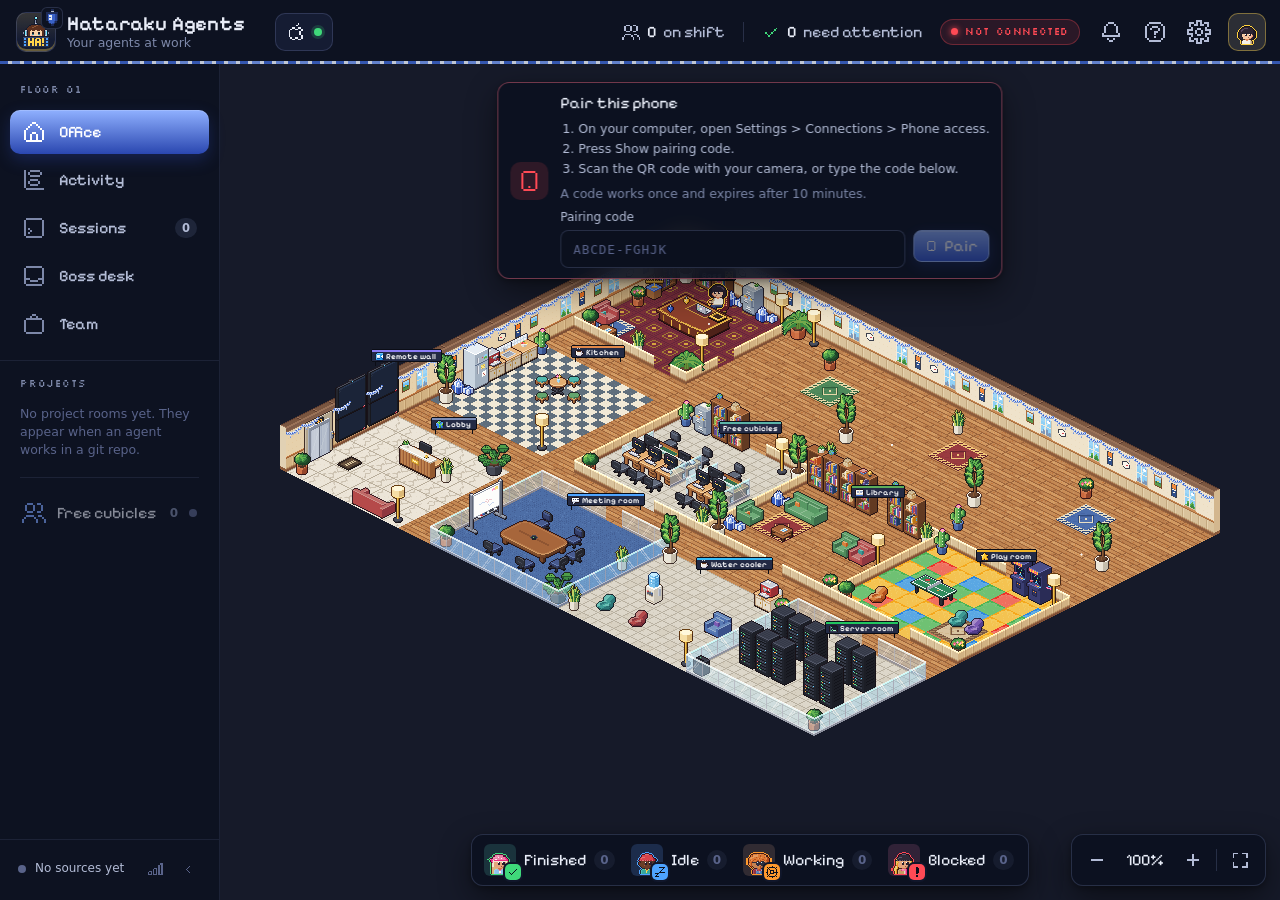
==== commit 8cf148b7: "Rebuild with the new app icon Co-Authored-By: Claude Opus 5.5 <noreply@anthropic.com>" ====
--- a/demo/index.html
+++ b/demo/index.html
@@ -15,13 +15,13 @@
     <meta name="apple-mobile-web-app-status-bar-style" content="black-translucent" />
     <meta name="apple-mobile-web-app-title" content="Hataraku" />
     <title>Hataraku Agents</title>
-    <script type="module" crossorigin src="./assets/index-BKiXJf2F.js"></script>
+    <script type="module" crossorigin src="./assets/index-BmjVa_b1.js"></script>
     <link rel="modulepreload" crossorigin href="./assets/CanvasPool-AVnmSNKq.js">
     <link rel="modulepreload" crossorigin href="./assets/canvasUtils-D9PJXwz_.js">
     <link rel="modulepreload" crossorigin href="./assets/RenderTargetSystem-C_1yGmji.js">
     <link rel="modulepreload" crossorigin href="./assets/getTextureBatchBindGroup-Ck77k8EI.js">
     <link rel="modulepreload" crossorigin href="./assets/getTexelRangeRects--bWe3apc.js">
-    <link rel="stylesheet" crossorigin href="./assets/index-sgoXy3Kj.css">
+    <link rel="stylesheet" crossorigin href="./assets/index-vTOGMLm2.css">
   </head>
   <body>
     <div id="root"></div>
--- a/demo/assets/index-vTOGMLm2.css
+++ b/demo/assets/index-vTOGMLm2.css
@@ -0,0 +1 @@
+@font-face{font-family:Pixelify Sans;font-style:normal;font-display:swap;font-weight:400;src:url([data-uri])format("woff2"),url(./pixelify-sans-cyrillic-400-normal-DfOZNMlW.woff)format("woff");unicode-range:U+301,U+400-45F,U+490-491,U+4B0-4B1,U+2116}@font-face{font-family:Pixelify Sans;font-style:normal;font-display:swap;font-weight:400;src:url(./pixelify-sans-latin-ext-400-normal-DdH6zlBQ.woff2)format("woff2"),url(./pixelify-sans-latin-ext-400-normal-BkfTUL4s.woff)format("woff");unicode-range:U+100-2BA,U+2BD-2C5,U+2C7-2CC,U+2CE-2D7,U+2DD-2FF,U+304,U+308,U+329,U+1D00-1DBF,U+1E00-1E9F,U+1EF2-1EFF,U+2020,U+20A0-20AB,U+20AD-20C0,U+2113,U+2C60-2C7F,U+A720-A7FF}@font-face{font-family:Pixelify Sans;font-style:normal;font-display:swap;font-weight:400;src:url(./pixelify-sans-latin-400-normal-DLrIX9QE.woff2)format("woff2"),url(./pixelify-sans-latin-400-normal-JapMNN6Z.woff)format("woff");unicode-range:U+??,U+131,U+152-153,U+2BB-2BC,U+2C6,U+2DA,U+2DC,U+304,U+308,U+329,U+2000-206F,U+20AC,U+2122,U+2191,U+2193,U+2212,U+2215,U+FEFF,U+FFFD}@font-face{font-family:Pixelify Sans;font-style:normal;font-display:swap;font-weight:500;src:url([data-uri])format("woff2"),url(./pixelify-sans-cyrillic-500-normal-CR9SIKMr.woff)format("woff");unicode-range:U+301,U+400-45F,U+490-491,U+4B0-4B1,U+2116}@font-face{font-family:Pixelify Sans;font-style:normal;font-display:swap;font-weight:500;src:url(./pixelify-sans-latin-ext-500-normal-BHT4w5qI.woff2)format("woff2"),url(./pixelify-sans-latin-ext-500-normal-Bkr-oq6R.woff)format("woff");unicode-range:U+100-2BA,U+2BD-2C5,U+2C7-2CC,U+2CE-2D7,U+2DD-2FF,U+304,U+308,U+329,U+1D00-1DBF,U+1E00-1E9F,U+1EF2-1EFF,U+2020,U+20A0-20AB,U+20AD-20C0,U+2113,U+2C60-2C7F,U+A720-A7FF}@font-face{font-family:Pixelify Sans;font-style:normal;font-display:swap;font-weight:500;src:url(./pixelify-sans-latin-500-normal-DC052d-m.woff2)format("woff2"),url(./pixelify-sans-latin-500-normal-Bq6pAlou.woff)format("woff");unicode-range:U+??,U+131,U+152-153,U+2BB-2BC,U+2C6,U+2DA,U+2DC,U+304,U+308,U+329,U+2000-206F,U+20AC,U+2122,U+2191,U+2193,U+2212,U+2215,U+FEFF,U+FFFD}@font-face{font-family:Pixelify Sans;font-style:normal;font-display:swap;font-weight:600;src:url([data-uri])format("woff2"),url(./pixelify-sans-cyrillic-600-normal-B3EuUOZG.woff)format("woff");unicode-range:U+301,U+400-45F,U+490-491,U+4B0-4B1,U+2116}@font-face{font-family:Pixelify Sans;font-style:normal;font-display:swap;font-weight:600;src:url(./pixelify-sans-latin-ext-600-normal-Dha6RiOG.woff2)format("woff2"),url(./pixelify-sans-latin-ext-600-normal-CDaIumwU.woff)format("woff");unicode-range:U+100-2BA,U+2BD-2C5,U+2C7-2CC,U+2CE-2D7,U+2DD-2FF,U+304,U+308,U+329,U+1D00-1DBF,U+1E00-1E9F,U+1EF2-1EFF,U+2020,U+20A0-20AB,U+20AD-20C0,U+2113,U+2C60-2C7F,U+A720-A7FF}@font-face{font-family:Pixelify Sans;font-style:normal;font-display:swap;font-weight:600;src:url(./pixelify-sans-latin-600-normal-Dd_Dy7u5.woff2)format("woff2"),url(./pixelify-sans-latin-600-normal-BNlgYbDL.woff)format("woff");unicode-range:U+??,U+131,U+152-153,U+2BB-2BC,U+2C6,U+2DA,U+2DC,U+304,U+308,U+329,U+2000-206F,U+20AC,U+2122,U+2191,U+2193,U+2212,U+2215,U+FEFF,U+FFFD}@font-face{font-family:Pixelify Sans;font-style:normal;font-display:swap;font-weight:700;src:url([data-uri])format("woff2"),url(./pixelify-sans-cyrillic-700-normal-BrZTw8tu.woff)format("woff");unicode-range:U+301,U+400-45F,U+490-491,U+4B0-4B1,U+2116}@font-face{font-family:Pixelify Sans;font-style:normal;font-display:swap;font-weight:700;src:url(./pixelify-sans-latin-ext-700-normal-ClyJstAh.woff2)format("woff2"),url(./pixelify-sans-latin-ext-700-normal-BadXkHzZ.woff)format("woff");unicode-range:U+100-2BA,U+2BD-2C5,U+2C7-2CC,U+2CE-2D7,U+2DD-2FF,U+304,U+308,U+329,U+1D00-1DBF,U+1E00-1E9F,U+1EF2-1EFF,U+2020,U+20A0-20AB,U+20AD-20C0,U+2113,U+2C60-2C7F,U+A720-A7FF}@font-face{font-family:Pixelify Sans;font-style:normal;font-display:swap;font-weight:700;src:url(./pixelify-sans-latin-700-normal-D3Xxx3QE.woff2)format("woff2"),url(./pixelify-sans-latin-700-normal-BctWAS0u.woff)format("woff");unicode-range:U+??,U+131,U+152-153,U+2BB-2BC,U+2C6,U+2DA,U+2DC,U+304,U+308,U+329,U+2000-206F,U+20AC,U+2122,U+2191,U+2193,U+2212,U+2215,U+FEFF,U+FFFD}@font-face{font-family:Silkscreen;font-style:normal;font-display:swap;font-weight:400;src:url([data-uri])format("woff2"),url([data-uri])format("woff");unicode-range:U+100-2BA,U+2BD-2C5,U+2C7-2CC,U+2CE-2D7,U+2DD-2FF,U+304,U+308,U+329,U+1D00-1DBF,U+1E00-1E9F,U+1EF2-1EFF,U+2020,U+20A0-20AB,U+20AD-20C0,U+2113,U+2C60-2C7F,U+A720-A7FF}@font-face{font-family:Silkscreen;font-style:normal;font-display:swap;font-weight:400;src:url(./silkscreen-latin-400-normal-CtPo2yA5.woff2)format("woff2"),url(./silkscreen-latin-400-normal-D0DfPJut.woff)format("woff");unicode-range:U+??,U+131,U+152-153,U+2BB-2BC,U+2C6,U+2DA,U+2DC,U+304,U+308,U+329,U+2000-206F,U+20AC,U+2122,U+2191,U+2193,U+2212,U+2215,U+FEFF,U+FFFD}:root{--radius-xs:6px;--radius-sm:8px;--radius:10px;--radius-lg:12px;--radius-pill:999px;--topbar-h:64px;--sidebar-w:220px;--panel-w:368px;--ease-out:cubic-bezier(.2, .8, .2, 1);--ease-spring:cubic-bezier(.34, 1.4, .64, 1);--dir:1}:root[dir=rtl]{--dir:-1}[data-status=working],[data-tone=working],[data-tone=pending]{--tone:var(--working)}[data-status=idle],[data-tone=idle]{--tone:var(--idle)}[data-status=finished],[data-tone=finished],[data-tone=passing]{--tone:var(--finished)}[data-status=blocked],[data-tone=blocked],[data-tone=error],[data-tone=failing]{--tone:var(--blocked)}[data-tone=boss]{--tone:var(--boss)}[data-tone=merge]{--tone:var(--merge)}[data-tone=info],[data-status=gone],[data-tone=none],[data-tone=unknown]{--tone:var(--info)}*,:before,:after{box-sizing:border-box}html,body,#root{height:100%;margin:0}body{background:var(--bg-app);color:var(--text);font:400 max(14px, var(--fs-floor))/1.45 var(--font-body);font-variant-ligatures:no-common-ligatures;-webkit-font-smoothing:antialiased;-moz-osx-font-smoothing:grayscale;overflow:hidden}button,input,select,textarea{font:inherit;color:inherit}button{cursor:pointer;text-align:inherit;background:0 0;border:0;padding:0}button:disabled{cursor:default}a{color:var(--accent-hi);text-decoration:none}h1,h2,h3,p,ul,ol,dl,dd{margin:0;padding:0}ul,ol{list-style:none}:focus-visible{outline:2px solid var(--accent-hi);outline-offset:2px;border-radius:var(--radius-xs)}::selection{background:color-mix(in srgb, var(--accent-hi) 40%, transparent)}*{scrollbar-width:thin;scrollbar-color:var(--line-3) transparent}.muted{color:var(--text-3)}.mono{font-family:var(--font-mono);font-size:12.5px}.eyebrow{font:400 max(10px, var(--fs-tiny-floor))/1 var(--font-tiny);letter-spacing:var(--tiny-tracking);text-transform:uppercase;color:var(--text-3)}kbd{border-radius:var(--radius-xs);background:var(--bg-card-2);border:1px solid var(--line-2);min-width:22px;height:22px;font:600 max(11.5px, var(--fs-floor))/1 var(--font-body);color:var(--text);white-space:nowrap;border-bottom-width:2px;place-items:center;padding:0 6px;display:inline-grid}.icon{width:var(--isz,18px);height:var(--isz,18px);flex:none;line-height:0;display:inline-flex}.icon svg{width:100%;height:100%;display:block}.icon[data-size=xs]{--isz:12px}.icon[data-size=sm]{--isz:18px}.icon[data-size=md]{--isz:24px}.icon[data-size=lg]{--isz:48px}.icon[data-size=xl]{--isz:72px}.icon[data-spin=true] svg{animation:1.6s steps(8,end) infinite spin}:root[dir=rtl] :is(code,pre,kbd,.mono,.mono-ish,.hooks-file,.pw-code,.pw-address-url,.phone-inline-code,.phone-url-text,.phone-code,.phone-code-input,.phone-build-error,.cell-model){direction:ltr;unicode-bidi:isolate}:root[dir=rtl] :is(.bubble,.msg-tool,.cell-title,.worker-sub,.todo-text,.attention-msg,.pr-title,.feed-detail,.envelope-detail),:root[dir=rtl] :is(input:not([type=checkbox],[type=radio],[type=range]),textarea){unicode-bidi:plaintext}:root[dir=rtl] .icon:is([data-icon=chevron-left],[data-icon=chevron-right],[data-icon=arrow-left],[data-icon=arrow-right],[data-icon=forward],[data-icon=send],[data-icon=undo],[data-icon=redo],[data-icon=login],[data-icon=logout]) svg{scale:-1 1}.status-pill[data-status=working] .icon[data-spin=true] svg{animation-duration:2.4s}@keyframes spin{to{transform:rotate(360deg)}}.src-glyph svg{overflow:visible}.src-glyph .sg-stroke{fill:none;stroke:#e07a50;stroke-width:2.6px;stroke-linecap:round}.src-glyph[data-source=codex] .sg-frame{fill:#20283f;stroke:#d9def0;stroke-width:1.6px}.src-glyph[data-source=codex] .sg-fill{fill:#fff}.src-glyph[data-source=t3] .sg-bg{fill:#2ccf9f}.src-glyph[data-source=t3] .sg-ink{fill:#0b1a17}.src-glyph[data-source=hermes] .sg-wing{fill:#b9a4ff}.src-glyph[data-source=hermes] .sg-fill{fill:#ffd34a}.src-glyph[data-source=cursor] .sg-frame{fill:#16161b;stroke:#c9ccd6;stroke-width:1.6px}.src-glyph[data-source=cursor] .sg-fill{fill:#f4f4f6}.src-glyph[data-source=windsurf] .sg-wave{fill:none;stroke:#3ddbb8;stroke-width:2.6px;stroke-linecap:round}.src-glyph[data-source=antigravity] .sg-fill{fill:#5b9bff}.src-glyph[data-source=antigravity] .sg-pad{fill:#ffcf4a}.src-glyph[data-source=demo] .sg-fill{fill:#ff8fd0}.portrait{image-rendering:pixelated;width:var(--psz,28px);height:var(--psz,28px);flex:none;display:block}.portrait[data-size=xs]{--psz:20px}.portrait[data-size=sm]{--psz:28px}.portrait[data-size=md]{--psz:40px}.portrait[data-size=lg]{--psz:56px}.portrait[data-size=xl]{--psz:112px}.character-preview,.swatch{image-rendering:pixelated;display:block}.status-dot{background:var(--tone,var(--text-4));width:8px;height:8px;box-shadow:0 0 0 3px color-mix(in srgb, var(--tone,transparent) 18%, transparent);border-radius:50%;flex:none}.status-dot[data-status=ok]{--tone:var(--finished)}.status-dot[data-status=off],.status-dot[data-status=none]{--tone:var(--text-4);box-shadow:none}.status-dot[data-pulse=true]{animation:1.4s ease-in-out infinite dot-pulse}@keyframes dot-pulse{50%{box-shadow:0 0 0 5px color-mix(in srgb, var(--tone) 6%, transparent)}}.status-pill{border-radius:var(--radius-sm);background:color-mix(in srgb, var(--tone) 18%, var(--bg-panel));border:1px solid color-mix(in srgb, var(--tone) 60%, transparent);height:28px;color:color-mix(in srgb, var(--tone) 30%, var(--text));font:400 16px/1 var(--font-pixel);white-space:nowrap;align-items:center;gap:6px;min-width:0;max-width:100%;padding-block:0;padding-inline:8px 10px;display:inline-flex}.status-pill>span:not(.icon){text-overflow:ellipsis;min-width:0;overflow:hidden}.status-pill .icon{color:var(--tone)}.status-pill[data-compact=true]{height:26px;padding-block:0;padding-inline:6px 8px}.status-pill-kind{color:color-mix(in srgb, var(--tone) 18%, var(--text-2));font:500 max(13px, var(--fs-floor))/1 var(--font-body);flex:0 auto}.chip{border-radius:var(--radius-sm);background:var(--bg-card);border:1px solid var(--line-2);height:28px;color:var(--text);font-size:max(13.5px, var(--fs-floor));white-space:nowrap;align-items:center;gap:7px;padding:0 10px;display:inline-flex}.chip-muted{height:22px;font:500 max(12px, var(--fs-floor))/1 var(--font-body);color:var(--text-2);background:var(--bg-card-2);border-color:var(--line);padding:0 8px}.badge{top:2px;border-radius:var(--radius-pill);background:var(--blocked);min-width:17px;height:17px;color:var(--ink-on-strong);font:700 max(10.5px, var(--fs-floor))/17px var(--font-body);font-variant-numeric:tabular-nums;text-align:center;box-shadow:0 0 0 2px var(--bg-chrome);pointer-events:none;padding:0 4px;position:absolute;inset-inline-end:1px}.tone-icon{border-radius:var(--radius-sm);background:color-mix(in srgb, var(--tone,var(--info)) 16%, transparent);width:28px;height:28px;color:var(--tone,var(--info));border:1px solid color-mix(in srgb, var(--tone,var(--info)) 30%, transparent);flex:none;place-items:center;display:inline-grid}.icon-btn{border-radius:var(--radius-sm);width:30px;height:30px;color:var(--text-2);transition:background-color .15s, color .15s, transform .12s var(--ease-out);flex:none;place-items:center;display:inline-grid;position:relative}.icon-btn[data-size=lg]{border-radius:var(--radius);width:38px;height:38px}.icon-btn[data-size=xs]{border-radius:var(--radius-xs);width:24px;height:24px}.icon-btn:hover:not(:disabled){background:var(--bg-hover);color:var(--text)}.icon-btn:active:not(:disabled){transform:scale(.92)}.icon-btn[data-active=true],.icon-btn[aria-pressed=true]{background:color-mix(in srgb, var(--accent) 22%, transparent);color:color-mix(in srgb, var(--accent-hi) 25%, var(--text))}.icon-btn:disabled{opacity:.4}.btn{border-radius:var(--radius-sm);height:36px;font:400 16px/1 var(--font-pixel);white-space:nowrap;transition:background-color .15s, border-color .15s, color .15s, transform .12s var(--ease-out), box-shadow .15s;justify-content:center;align-items:center;gap:8px;padding:0 14px;display:inline-flex}.btn:active:not(:disabled){transform:translateY(1px)scale(.985)}.btn:disabled{opacity:.45}.btn-block{width:100%}.btn-sm{gap:7px;height:32px;padding:0 11px}.btn-xs{height:26px;font:600 max(12.5px, var(--fs-floor))/1 var(--font-body);gap:5px;padding:0 8px}.btn-primary{background:linear-gradient(180deg, var(--accent-hi), var(--accent));color:var(--accent-ink);border:1px solid color-mix(in srgb, var(--accent-hi) 88%, var(--accent-ink));box-shadow:inset 0 1px 0 color-mix(in srgb, var(--accent-ink) 18%, transparent), 0 4px 14px color-mix(in srgb, var(--accent) 30%, transparent)}.btn-primary.btn-block{border-radius:var(--radius-sm);height:46px;font-size:20px}.btn-primary.btn-block.btn-sm{height:34px;font-size:16px}.btn-primary:hover:not(:disabled){background:linear-gradient(180deg, color-mix(in srgb, var(--accent-hi) 82%, var(--accent-ink)), var(--accent-hi));box-shadow:inset 0 1px 0 color-mix(in srgb, var(--accent-ink) 22%, transparent), 0 6px 18px color-mix(in srgb, var(--accent) 42%, transparent)}.btn-secondary{background:var(--bg-card-2);border:1px solid var(--line-2);color:var(--text)}.btn-secondary:hover:not(:disabled){background:var(--bg-hover);border-color:var(--line-3)}.btn-ghost{color:var(--text-2);border:1px solid var(--line)}.btn-ghost:hover:not(:disabled){background:var(--bg-hover);color:var(--text);border-color:var(--line-2)}.btn-approve{background:color-mix(in srgb, var(--finished) 85%, black);color:var(--ink-on-status);border:1px solid var(--finished);flex:1}.btn-approve:hover:not(:disabled){background:var(--finished)}.btn-deny{color:color-mix(in srgb, var(--blocked) 45%, var(--text));border:1px solid color-mix(in srgb, var(--blocked) 55%, transparent);background:0 0;flex:1}.btn-deny:hover:not(:disabled){background:color-mix(in srgb, var(--blocked) 16%, transparent);color:var(--text)}.link{color:var(--accent-hi);font-weight:500}.link:hover{text-decoration:underline}.input{border-radius:var(--radius-sm);background:var(--bg-input);border:1px solid var(--line-2);width:100%;height:38px;color:var(--text);outline:none;padding:0 12px;transition:border-color .15s,box-shadow .15s}.input:focus{border-color:var(--accent-hi);box-shadow:0 0 0 3px color-mix(in srgb, var(--accent-hi) 20%, transparent)}.input::placeholder{color:var(--text-4)}select.input,.input[list]{appearance:none;background-image:linear-gradient(45deg, transparent 50%, var(--text-3) 50%), linear-gradient(135deg, var(--text-3) 50%, transparent 50%);background-position:calc(100% - 19px),calc(100% - 14px);background-repeat:no-repeat;background-size:5px 5px;padding-inline-end:32px}:root[dir=rtl] :is(select.input,.input[list]){background-position:14px,19px}select.input{cursor:pointer}select.input option{background:var(--bg-panel);color:var(--text)}.input[list]::-webkit-calendar-picker-indicator{opacity:0;cursor:pointer}.toggle{border-radius:var(--radius-pill);background:var(--bg-input);border:1px solid var(--line-2);flex:none;width:40px;height:22px;transition:background-color .18s,border-color .18s;position:relative}.toggle-knob{top:2px;background:var(--text-3);width:16px;height:16px;transition:transform .2s var(--ease-spring), background-color .18s;border-radius:50%;position:absolute;inset-inline-start:2px}.toggle[aria-checked=true]{background:var(--accent);border-color:var(--accent-hi)}.toggle[aria-checked=true] .toggle-knob{transform:translateX(calc(18px * var(--dir)));background:var(--accent-ink)}.toggle:disabled{opacity:.4}.segmented{border-radius:var(--radius);background:var(--bg-input);border:1px solid var(--line);flex-wrap:wrap;gap:3px;padding:3px;display:flex}.segmented-item{border-radius:var(--radius-sm);max-width:100%;height:32px;font:400 16px/1 var(--font-pixel);color:var(--text-3);white-space:nowrap;flex:1 1 0;justify-content:center;align-items:center;gap:6px;padding:0 8px;transition:background-color .15s,color .15s;display:inline-flex}.segmented-item span{text-overflow:ellipsis;min-width:0;overflow:hidden}.segmented-item:hover{color:var(--text);background:var(--bg-card)}.segmented-item[aria-checked=true]{background:linear-gradient(180deg, var(--accent-hi), var(--accent));color:var(--accent-ink);box-shadow:inset 0 1px 0 color-mix(in srgb, var(--accent-ink) 16%, transparent)}.range{min-width:0;accent-color:var(--accent-hi);cursor:pointer;flex:1;height:4px}.has-tip{position:relative}.has-tip:after{content:attr(data-tip);z-index:60;border-radius:var(--radius-sm);background:var(--bg-tip);border:1px solid var(--line-2);min-width:max-content;box-shadow:var(--shadow);color:var(--text-2);font:400 max(12.5px, var(--fs-floor))/1.5 var(--font-body);white-space:pre;opacity:0;pointer-events:none;transition:opacity .14s, transform .14s var(--ease-out);padding:8px 11px;position:absolute;top:calc(100% + 10px);left:50%;transform:translate(-50%,-4px)}.has-tip:hover:after,.has-tip:focus-visible:after{opacity:1;transition-delay:.25s;transform:translate(-50%)}.has-tip:focus-visible:after{transition-delay:0s}.has-tip[data-tip-align=start]:after{inset-inline:0 auto;transform:translateY(-4px)}.has-tip[data-tip-align=start]:hover:after,.has-tip[data-tip-align=start]:focus-visible:after{transform:translate(0)}.has-tip[data-tip-align=end]:after{inset-inline:auto 0;transform:translateY(-4px)}.has-tip[data-tip-align=end]:hover:after,.has-tip[data-tip-align=end]:focus-visible:after{transform:translate(0)}.empty{text-align:center;color:var(--text-3);flex-direction:column;align-items:center;gap:8px;padding:40px 24px;display:flex}.empty-icon{background:var(--bg-card);border:1px solid var(--line);width:84px;height:84px;color:var(--text-4);border-radius:20px;place-items:center;margin-bottom:6px;display:grid}.empty-title{font:500 18px/1.2 var(--font-pixel);color:var(--text)}.empty-text{max-width:300px;font-size:max(13.5px, var(--fs-floor))}@media (prefers-reduced-motion:reduce){*,:before,:after{transition-duration:.001ms!important;transition-delay:0s!important;animation-duration:.001ms!important;animation-iteration-count:1!important}.toast-timer{display:none}}html[data-reduced-motion=true] *,html[data-reduced-motion=true] :before,html[data-reduced-motion=true] :after{transition-duration:.001ms!important;transition-delay:0s!important;animation-duration:.001ms!important;animation-iteration-count:1!important}html[data-reduced-motion=true] .toast-timer{display:none}:root,[data-theme=night]{--bg-app:#0a0e1a;--bg-chrome:#0d1221;--bg-panel:#10162a;--bg-card:#151c33;--bg-card-2:#1a2240;--bg-hover:#1f2848;--bg-input:#0b101e;--bg-overlay:#0c1120e6;--bg-tip:#060914;--bg-office:#161a29;--bg-stage-top:#2a2440;--bg-stage-bottom:#3a2b2a;--checker-a:#1a2140;--checker-b:#161c37;--wash:#94a7de21;--line:#94a7de1c;--line-2:#94a7de33;--line-3:#94a7de52;--text:#e9edf8;--text-2:#b3bcd6;--text-3:#7d88a9;--text-4:#59638a;--accent:#2f66f0;--accent-hi:#4a7dff;--accent-lo:#2350c8;--accent-ink:#fff;--working:#ff9a2e;--idle:#4ea3ff;--finished:#3fd97a;--blocked:#ff4a55;--boss:#ffd34a;--merge:#a77bff;--question:#ffb547;--info:#8ea3dc;--project-icon:#7fa6ff;--select:#4ee6ff;--ink-on-status:#0b0f1c;--ink-on-strong:#fff;--scrim:#080b16b3;--scrim-ink:#fff;--shadow-ink:#000;--shadow-sm:0 2px 8px #0000004d;--shadow:0 12px 32px #00000073, 0 2px 6px #0000004d;--lightningcss-light: ;--lightningcss-dark:initial;color-scheme:dark}[data-theme=cream]{--bg-app:#f4ecdb;--bg-chrome:#ede3cc;--bg-panel:#faf5e9;--bg-card:#fffbf2;--bg-card-2:#f3e9d4;--bg-hover:#eadcc0;--bg-input:#fffdf8;--bg-overlay:#faf5e9f0;--bg-tip:#fffdf8;--bg-office:#e6dac0;--bg-stage-top:#f7e7cf;--bg-stage-bottom:#efc9a6;--checker-a:#f1e5cd;--checker-b:#e9dabd;--wash:#5a401e17;--line:#4a341824;--line-2:#4a34183d;--line-3:#4a341861;--text:#1f1a14;--text-2:#463d31;--text-3:#685c4d;--text-4:#948775;--accent:#1a5f5b;--accent-hi:#1f6f6a;--accent-lo:#154e4a;--accent-ink:#fff;--working:#a65006;--idle:#2b62b0;--finished:#256f36;--blocked:#bd2e38;--boss:#716200;--merge:#6c43b4;--question:#955700;--info:#5a6a86;--project-icon:#2f63c0;--select:#0a7d8c;--ink-on-status:#fff;--ink-on-strong:#fff;--scrim:#281e12a8;--scrim-ink:#fff8ec;--shadow-ink:#4a3418;--shadow-sm:0 2px 8px #4a34181f;--shadow:0 12px 32px #4a34182e, 0 2px 6px #4a34181a;--lightningcss-light:initial;--lightningcss-dark: ;color-scheme:light}[data-theme=sage]{--bg-app:#111714;--bg-chrome:#141b17;--bg-panel:#17201b;--bg-card:#1c2721;--bg-card-2:#212e27;--bg-hover:#28372f;--bg-input:#0e1411;--bg-overlay:#121915eb;--bg-tip:#0a0f0c;--bg-office:#1a231e;--bg-stage-top:#26332c;--bg-stage-bottom:#34302a;--checker-a:#1f2a24;--checker-b:#1a241f;--wash:#aacdb91f;--line:#aacdb91c;--line-2:#aacdb933;--line-3:#aacdb952;--text:#e5ede7;--text-2:#b0c2b6;--text-3:#879b8e;--text-4:#5d7166;--accent:#3d7c72;--accent-hi:#5fa497;--accent-lo:#326960;--accent-ink:#fff;--working:#eea04f;--idle:#73b3ec;--finished:#86d39a;--blocked:#f07070;--boss:#e8cb62;--merge:#b598e8;--question:#f2b45a;--info:#93a99c;--project-icon:#8fb8e8;--select:#6fe3d6;--ink-on-status:#0e1411;--ink-on-strong:#fff;--scrim:#080c0ab3;--scrim-ink:#fff;--shadow-ink:#000;--shadow-sm:0 2px 8px #0000004d;--shadow:0 12px 32px #00000073, 0 2px 6px #0000004d;--lightningcss-light: ;--lightningcss-dark:initial;color-scheme:dark}[data-theme=sakura]{--bg-app:#fbf0f2;--bg-chrome:#f6e4e9;--bg-panel:#fff7f9;--bg-card:#fffcfd;--bg-card-2:#f8e7ec;--bg-hover:#f1d9e0;--bg-input:#fffdfe;--bg-overlay:#fff7f9f0;--bg-tip:#fffdfe;--bg-office:#f1dce2;--bg-stage-top:#fbe7ed;--bg-stage-bottom:#f0d0d4;--checker-a:#f7e4e9;--checker-b:#f1d9e0;--wash:#78284614;--line:#6e284221;--line-2:#6e284238;--line-3:#6e28425c;--text:#2b1820;--text-2:#553643;--text-3:#7a5764;--text-4:#a5848f;--accent:#8a3a7c;--accent-hi:#9a4389;--accent-lo:#752f69;--accent-ink:#fff;--working:#a24f00;--idle:#2b62b0;--finished:#24703a;--blocked:#c22a1e;--boss:#716200;--merge:#5a49b0;--question:#955700;--info:#6a5a70;--project-icon:#2f63c0;--select:#0a7d8c;--ink-on-status:#fff;--ink-on-strong:#fff;--scrim:#2b1820a8;--scrim-ink:#fff7f9;--shadow-ink:#5a2a3a;--shadow-sm:0 2px 8px #5a2a3a1f;--shadow:0 12px 32px #5a2a3a2e, 0 2px 6px #5a2a3a1a;--lightningcss-light:initial;--lightningcss-dark: ;color-scheme:light}[data-theme=terminal]{--bg-app:#050806;--bg-chrome:#070b08;--bg-panel:#090e0a;--bg-card:#0d150f;--bg-card-2:#111c13;--bg-hover:#162518;--bg-input:#030504;--bg-overlay:#070b08ed;--bg-tip:#020302;--bg-office:#060a07;--bg-stage-top:#0c1b10;--bg-stage-bottom:#12180c;--checker-a:#0e1810;--checker-b:#0a120c;--wash:#50ff7817;--line:#50ff781f;--line-2:#50ff7838;--line-3:#50ff785c;--text:#c4f7cf;--text-2:#8edb9f;--text-3:#5fae73;--text-4:#3d7a4d;--accent:#22b452;--accent-hi:#45e070;--accent-lo:#1a9343;--accent-ink:#021006;--working:#ffb52e;--idle:#4fd2ff;--finished:#6dff8e;--blocked:#ff5c5c;--boss:#f2f27a;--merge:#d08cff;--question:#ffc94d;--info:#7fbf8f;--project-icon:#4fd2ff;--select:#4fd2ff;--ink-on-status:#021006;--ink-on-strong:#021006;--scrim:#000000bf;--scrim-ink:#c4f7cf;--shadow-ink:#000;--shadow-sm:0 2px 8px #00000080;--shadow:0 12px 32px #0009, 0 0 0 1px #50ff7814;--lightningcss-light: ;--lightningcss-dark:initial;color-scheme:dark}[data-theme=contrast]{--bg-app:#000;--bg-chrome:#000;--bg-panel:#050505;--bg-card:#0e0e0e;--bg-card-2:#171717;--bg-hover:#2a2a2a;--bg-input:#000;--bg-overlay:#000000f2;--bg-tip:#000;--bg-office:#000;--bg-stage-top:#151515;--bg-stage-bottom:#1f1f1f;--checker-a:#171717;--checker-b:#0e0e0e;--wash:#ffffff29;--line:#ffffff73;--line-2:#ffffffa6;--line-3:#ffffffe6;--text:#fff;--text-2:#f2f2f2;--text-3:#d4d4d4;--text-4:#a6a6a6;--accent:#10d8f0;--accent-hi:#6cf0ff;--accent-lo:#00b4cc;--accent-ink:#000;--working:#ffa53d;--idle:#78bcff;--finished:#4dff88;--blocked:#ff6b6b;--boss:#ffe14d;--merge:#d4a8ff;--question:#ffc857;--info:#d0d0d0;--project-icon:#8cc4ff;--select:#ff8af2;--ink-on-status:#000;--ink-on-strong:#000;--scrim:#000000d9;--scrim-ink:#fff;--shadow-ink:#000;--shadow-sm:0 0 0 1px #ffffff59;--shadow:0 0 0 1px #fff9, 0 12px 32px #000c;--lightningcss-light: ;--lightningcss-dark:initial;color-scheme:dark}@font-face{font-family:Hataraku Mono;src:local(SFMono-Regular),local(SF Mono),local(Menlo-Regular),local(Menlo),local(Consolas),local(DejaVu Sans Mono);font-weight:100 500;size-adjust:88%}@font-face{font-family:Hataraku Mono;src:local(SFMono-Bold),local(SF Mono Bold),local(Menlo-Bold),local(Menlo Bold),local(Consolas Bold),local(DejaVu Sans Mono Bold);font-weight:600 900;size-adjust:88%}:root{--stack-system:ui-sans-serif, var(--script-fonts,) system-ui, -apple-system, "Segoe UI", Roboto, "Helvetica Neue", Arial, sans-serif;--stack-roman:"Iowan Old Style", "Palatino Linotype", Palatino, Georgia, "Times New Roman", var(--script-fonts,) serif;--stack-rounded:ui-rounded, "SF Pro Rounded", "Nunito", "Varela Round", var(--script-fonts,) system-ui, -apple-system, sans-serif;--stack-mono:ui-monospace, "SF Mono", "Cascadia Code", Menlo, Consolas, var(--script-fonts,) monospace}:root,[data-font=pixel]{--font-pixel:"Pixelify Sans", var(--script-fonts,) ui-rounded, system-ui, sans-serif;--font-tiny:"Silkscreen", "Pixelify Sans", var(--script-fonts,) ui-monospace, monospace;--font-body:var(--stack-system);--font-mono:var(--stack-mono);--fs-floor:0px;--fs-tiny-floor:0px;--tiny-tracking:.08em}[data-font=pixel-all]{--font-pixel:"Pixelify Sans", var(--script-fonts,) ui-rounded, system-ui, sans-serif;--font-tiny:"Silkscreen", "Pixelify Sans", var(--script-fonts,) ui-monospace, monospace;--font-body:"Pixelify Sans", var(--script-fonts,) ui-rounded, system-ui, sans-serif;--font-mono:var(--stack-mono);--fs-floor:16px;--fs-tiny-floor:0px;--tiny-tracking:.08em}[data-font=roman]{--font-pixel:var(--stack-roman);--font-tiny:var(--stack-roman);--font-body:var(--stack-roman);--font-mono:var(--stack-mono);--fs-floor:0px;--fs-tiny-floor:11px;--tiny-tracking:.1em}[data-font=sans]{--font-pixel:var(--stack-system);--font-tiny:var(--stack-system);--font-body:var(--stack-system);--font-mono:var(--stack-mono);--fs-floor:0px;--fs-tiny-floor:10.5px;--tiny-tracking:.06em}[data-font=rounded]{--font-pixel:ui-rounded, "SF Pro Rounded", "Arial Rounded MT Bold", "Nunito", "Varela Round", var(--script-fonts,) system-ui, sans-serif;--font-tiny:var(--stack-rounded);--font-body:var(--stack-rounded);--font-mono:var(--stack-mono);--fs-floor:0px;--fs-tiny-floor:10.5px;--tiny-tracking:.06em}[data-font=mono]{--font-pixel:"Hataraku Mono", var(--stack-mono);--font-tiny:"Hataraku Mono", var(--stack-mono);--font-body:"Hataraku Mono", var(--stack-mono);--font-mono:var(--stack-mono);--fs-floor:0px;--fs-tiny-floor:10.5px;--tiny-tracking:.04em}.theme-grid{grid-template-columns:repeat(2,minmax(0,1fr));gap:8px;display:grid}.theme-option,.font-option{border-radius:var(--radius);border:1px solid var(--line);background:var(--bg-card);min-width:0;transition:border-color .15s, background-color .15s, transform .12s var(--ease-out);flex-direction:column;gap:7px;padding:6px;display:flex}.theme-option:hover,.font-option:hover{border-color:var(--line-3)}.theme-option:active,.font-option:active{transform:scale(.98)}.theme-option[aria-checked=true],.font-option[aria-checked=true]{border-color:var(--accent-hi);box-shadow:0 0 0 2px color-mix(in srgb, var(--accent-hi) 35%, transparent)}.theme-option-name{font:400 16px/1 var(--font-pixel);color:var(--text-2);text-overflow:ellipsis;white-space:nowrap;padding:0 2px 1px;overflow:hidden}.theme-option[aria-checked=true] .theme-option-name{color:var(--text)}.theme-swatch{border-radius:var(--radius-xs);border:1px solid var(--line-2);background:var(--bg-app);grid-template-rows:9px minmax(0,1fr);grid-template-columns:14px minmax(0,1fr);height:46px;display:grid;overflow:hidden}.theme-swatch-top{background:var(--bg-chrome);border-bottom:1px solid var(--line);grid-column:1/-1}.theme-swatch-side{background:var(--bg-chrome);border-inline-end:1px solid var(--line);flex-direction:column;gap:3px;padding:4px 3px;display:flex}.theme-swatch-side i{background:var(--text-4);border-radius:1px;height:3px}.theme-swatch-side i:first-child{background:var(--accent-hi)}.theme-swatch-main{background:var(--bg-office);flex-direction:column;justify-content:space-between;min-width:0;padding:5px 6px;display:flex}.theme-swatch-text{flex-direction:column;gap:3px;display:flex}.theme-swatch-text i{background:var(--text);border-radius:1px;width:80%;height:3px}.theme-swatch-text i+i{background:var(--text-3);width:55%}.theme-swatch-dots{gap:3px;display:flex}.theme-swatch-dots i{background:var(--tone);border-radius:2px;width:7px;height:7px}.font-option{color:var(--text-2);align-items:flex-start;gap:6px;padding:9px 11px 10px}.font-option[aria-checked=true]{color:var(--text)}.font-option-name{font:500 16px/1.15 var(--font-pixel);color:var(--text)}.font-option-sample{text-overflow:ellipsis;white-space:nowrap;max-width:100%;font:400 max(12.5px, var(--fs-floor))/1.2 var(--font-body);color:var(--text-3);overflow:hidden}[data-holiday=halloween]:not([data-theme=contrast]){--accent:var(--lightningcss-light,#a8420a)var(--lightningcss-dark,#b8460c);--accent-hi:var(--lightningcss-light,#9a3d08)var(--lightningcss-dark,#ff9a3c);--accent-lo:var(--lightningcss-light,#86350a)var(--lightningcss-dark,#96390a);--accent-ink:#fff}[data-holiday=christmas]:not([data-theme=contrast]){--accent:var(--lightningcss-light,#b3262e)var(--lightningcss-dark,#c42a36);--accent-hi:var(--lightningcss-light,#a3222a)var(--lightningcss-dark,#ff6b73);--accent-lo:var(--lightningcss-light,#8e1d24)var(--lightningcss-dark,#a2222c);--accent-ink:#fff}[data-holiday=newyear]:not([data-theme=contrast]){--accent:var(--lightningcss-light,#7a5a00)var(--lightningcss-dark,#e8b730);--accent-hi:var(--lightningcss-light,#755600)var(--lightningcss-dark,#ffd25a);--accent-lo:var(--lightningcss-light,#634a00)var(--lightningcss-dark,#c99a1c);--accent-ink:var(--lightningcss-light,#fff)var(--lightningcss-dark,#1a1300)}[data-holiday=hanukkah]:not([data-theme=contrast]){--accent:var(--lightningcss-light,#2b4fbf)var(--lightningcss-dark,#3558d4);--accent-hi:var(--lightningcss-light,#2a4cb8)var(--lightningcss-dark,#8fb0ff);--accent-lo:var(--lightningcss-light,#233f9c)var(--lightningcss-dark,#2a47b0);--accent-ink:#fff}[data-holiday=easter]:not([data-theme=contrast]){--accent:var(--lightningcss-light,#6a3fc4)var(--lightningcss-dark,#7448d6);--accent-hi:var(--lightningcss-light,#6236b8)var(--lightningcss-dark,#b99cff);--accent-lo:var(--lightningcss-light,#5631a6)var(--lightningcss-dark,#5f38b8);--accent-ink:#fff}[data-holiday=valentines]:not([data-theme=contrast]){--accent:var(--lightningcss-light,#b8285a)var(--lightningcss-dark,#c8325f);--accent-hi:var(--lightningcss-light,#a8234f)var(--lightningcss-dark,#ff7ea6);--accent-lo:var(--lightningcss-light,#961f47)var(--lightningcss-dark,#a8284f);--accent-ink:#fff}[data-holiday=lunarnewyear]:not([data-theme=contrast]){--accent:var(--lightningcss-light,#b01c28)var(--lightningcss-dark,#c41f2c);--accent-hi:var(--lightningcss-light,#a3171f)var(--lightningcss-dark,#ffb02e);--accent-lo:var(--lightningcss-light,#8f1820)var(--lightningcss-dark,#a01a25);--accent-ink:#fff}.app[data-mode=office]{grid-template-columns:var(--sidebar-w) minmax(0, 1fr) auto;grid-template-rows:var(--topbar-h) minmax(0, 1fr);background:var(--bg-app);grid-template-areas:"top top top""side stage panel";display:grid;position:fixed;inset:0}.topbar{z-index:20;background:var(--bg-chrome);border-bottom:1px solid var(--line);grid-area:top;align-items:center;gap:18px;min-width:0;padding-block:0;padding-inline:16px 14px;display:flex}.brand{min-width:calc(var(--sidebar-w) - 16px);flex:none;align-items:center;gap:11px;padding-inline-end:12px;display:flex}.brand-mark{border-radius:var(--radius);width:40px;height:40px;color:var(--text-2);background:linear-gradient(180deg, color-mix(in srgb, var(--boss) 14%, transparent), transparent 70%), var(--bg-card);border:1px solid var(--line-2);box-shadow:inset 0 -2px 0 color-mix(in srgb, var(--boss) 35%, transparent);place-items:center;display:grid}.brand-logo{width:32px;height:32px;image-rendering:pixelated;display:block}.brand-text{flex-direction:column;gap:3px;min-width:0;display:flex}.brand-title{font:600 20px/1 var(--font-pixel);color:var(--text);letter-spacing:.01em;white-space:nowrap}.brand-sub{font-size:max(12.5px, var(--fs-floor));color:var(--text-3);white-space:nowrap;line-height:1}.topbar-chips{flex:1;align-items:center;gap:8px;min-width:0;margin:-6px 0;padding:6px 0;display:flex;overflow:clip visible}.top-chip{border-radius:var(--radius);background:var(--bg-card);border:1px solid var(--line-2);height:38px;font:400 16px/1 var(--font-pixel);color:var(--text);cursor:default;flex:none;align-items:center;gap:8px;padding-block:0;padding-inline:10px 12px;transition:border-color .15s,background-color .15s,opacity .15s;display:inline-flex}.top-chip:hover,.top-chip:focus-visible{border-color:var(--line-3);background:var(--bg-card-2)}.top-chip .icon[data-size=sm]{--isz:20px}.top-chip[data-connected=false]{opacity:.5}.top-chip[data-connected=false] .src-glyph{filter:grayscale()}.top-chip-label{white-space:nowrap}.topbar-right{flex:none;align-items:center;gap:6px;margin-inline-start:auto;display:flex}.top-stat{border-radius:var(--radius-sm);height:34px;font:400 16px/1 var(--font-pixel);color:var(--text-2);white-space:nowrap;align-items:center;gap:7px;padding:0 8px;display:inline-flex}.top-stat b{color:var(--text);font-weight:500}.top-stat .icon{color:var(--text-2)}.top-stat-btn{transition:background-color .15s}.top-stat-btn:not(:disabled):hover{background:color-mix(in srgb, var(--blocked) 14%, transparent)}.top-stat-btn[data-alert=true],.top-stat-btn[data-alert=true] b,.top-stat-btn[data-alert=true] .icon{color:color-mix(in srgb, var(--blocked) 80%, var(--text))}.top-stat-btn[data-alert=true] .icon{animation:2.4s ease-in-out infinite nudge}.top-stat-btn:disabled .icon{color:var(--finished)}@keyframes nudge{0%,80%,to{transform:none}85%{transform:rotate(-10deg)scale(1.08)}90%{transform:rotate(10deg)scale(1.08)}95%{transform:rotate(-6deg)}}.top-sep{background:var(--line-2);width:1px;height:20px;margin:0 4px}.conn-badge{border-radius:var(--radius-pill);height:26px;font:400 max(10px, var(--fs-tiny-floor))/1 var(--font-tiny);text-transform:uppercase;letter-spacing:.06em;color:var(--tone);background:color-mix(in srgb, var(--tone) 12%, transparent);border:1px solid color-mix(in srgb, var(--tone) 32%, transparent);cursor:default;align-items:center;gap:7px;margin-block:0;margin-inline:4px 6px;padding:0 10px;display:inline-flex}.conn-badge[data-conn=live]{--tone:var(--finished)}.conn-badge[data-conn=demo]{--tone:var(--merge)}.conn-badge[data-conn=connecting]{--tone:var(--info)}.conn-badge[data-conn=offline],.conn-badge[data-conn=locked]{--tone:var(--blocked)}.conn-dot{background:var(--tone);width:7px;height:7px;box-shadow:0 0 6px var(--tone);border-radius:50%}.conn-badge[data-conn=live] .conn-dot{animation:2.4s ease-in-out infinite dot-pulse}.boss-btn{border-radius:var(--radius);background:color-mix(in srgb, var(--boss) 10%, var(--bg-card));border:1px solid color-mix(in srgb, var(--boss) 40%, transparent);width:38px;height:38px;transition:transform .12s var(--ease-out), border-color .15s;place-items:center;margin-inline-start:4px;display:grid}.boss-btn:hover{border-color:var(--boss)}.boss-btn:active{transform:scale(.94)}.boss-btn[data-active=true]{border-color:var(--boss);box-shadow:0 0 0 3px color-mix(in srgb, var(--boss) 20%, transparent)}.bell{position:relative}.menu{top:calc(100% + 10px);z-index:40;border-radius:var(--radius-lg);background:var(--bg-panel);border:1px solid var(--line-2);width:340px;box-shadow:var(--shadow);animation:pop-in .16s var(--ease-out);transform-origin:100% 0;padding:12px;position:absolute;inset-inline-end:-6px}:root[dir=rtl] .menu{transform-origin:0 0}@keyframes pop-in{0%{opacity:0;transform:translateY(-4px)scale(.98)}}.menu-head{justify-content:space-between;align-items:center;gap:12px;padding:2px 4px 10px;display:flex}.menu-title{font:600 16px/1 var(--font-pixel)}.menu-toggle{font-size:max(12.5px, var(--fs-floor));color:var(--text-3);align-items:center;gap:8px;display:inline-flex}.menu-note{font-size:max(12.5px, var(--fs-floor));color:var(--text-3);padding:6px 4px}.menu-inbox{border-radius:var(--radius);background:var(--bg-card);border:1px solid var(--line);width:100%;color:var(--text-3);align-items:center;gap:10px;padding:10px;transition:background-color .15s,border-color .15s;display:flex}.menu-inbox:hover{background:var(--bg-card-2);border-color:var(--line-2)}.menu-inbox-text{min-width:0;font-size:max(12.5px, var(--fs-floor));flex-direction:column;flex:1;gap:2px;display:flex}.menu-inbox-text b{font:400 16px/1.2 var(--font-pixel);color:var(--text)}.menu-sub{padding:14px 4px 6px}.menu-list{flex-direction:column;gap:2px;max-height:320px;display:flex;overflow-y:auto}.menu-item{border-radius:var(--radius-sm);width:100%;font-size:max(13px, var(--fs-floor));color:var(--text-2);align-items:center;gap:10px;padding:7px 6px;display:flex}.menu-item:hover{background:var(--bg-hover)}.menu-item .tone-icon{width:24px;height:24px}.menu-item-text{text-overflow:ellipsis;white-space:nowrap;flex:1;min-width:0;overflow:hidden}.menu-item-text strong{color:var(--text);font-weight:600}.menu-item-time{font-size:max(11.5px, var(--fs-floor));color:var(--text-4);flex:none}.sidebar{z-index:10;background:var(--bg-chrome);border-inline-end:1px solid var(--line);flex-direction:column;grid-area:side;min-height:0;display:flex}.side-section{flex-direction:column;gap:6px;padding:18px 10px 14px;display:flex}.side-section+.side-section{border-top:1px solid var(--line)}.side-section>.eyebrow{padding:0 10px 6px}.side-grow{flex:1;min-height:0;overflow-y:auto}.floor-head{justify-content:space-between;align-items:center;min-height:22px;padding-block:0 6px;padding-inline:10px 6px;display:flex}.floor-switch{gap:3px;display:flex}.floor-btn{border-radius:var(--radius-xs);width:22px;height:22px;font:600 max(12px, var(--fs-floor))/1 var(--font-body);color:var(--text-3);border:1px solid var(--line)}.floor-btn:hover{color:var(--text);background:var(--bg-hover)}.floor-btn[aria-pressed=true]{background:var(--accent);border-color:var(--accent-hi);color:var(--accent-ink)}.nav{flex-direction:column;gap:4px;display:flex}.nav-item{border-radius:var(--radius);width:100%;height:44px;font:500 16px/1 var(--font-pixel);color:var(--text-2);transition:background-color .15s, color .15s, transform .12s var(--ease-out);align-items:center;gap:13px;padding:0 12px;display:flex}.nav-item .icon{color:var(--text-3);transition:color .15s}.nav-item:hover{background:var(--bg-hover);color:var(--text)}.nav-item:hover .icon{color:var(--text-2)}.nav-item:active{transform:scale(.98)}.nav-item[aria-current=page]{background:linear-gradient(180deg, var(--accent-hi), var(--accent-lo));color:var(--accent-ink);box-shadow:inset 0 1px 0 color-mix(in srgb, var(--accent-ink) 16%, transparent), 0 6px 16px color-mix(in srgb, var(--accent-lo) 32%, transparent)}.nav-item[aria-current=page] .icon{color:var(--accent-ink)}.nav-item[data-active=true]{background:var(--bg-card-2);color:var(--text)}.nav-label{flex:1}.nav-count{border-radius:var(--radius-pill);min-width:22px;height:20px;font:600 max(11.5px, var(--fs-floor))/20px var(--font-body);font-variant-numeric:tabular-nums;text-align:center;color:var(--text-2);background:var(--wash);padding:0 6px}.nav-item[aria-current=page] .nav-count{color:var(--accent-ink);background:color-mix(in srgb, var(--accent-ink) 18%, transparent)}.nav-count[data-tone]{color:var(--ink-on-strong);background:color-mix(in srgb, var(--tone) 80%, black)}.room-list{flex-direction:column;gap:2px;display:flex}.room-item{border-radius:var(--radius);width:100%;min-height:42px;font:400 16px/1 var(--font-pixel);color:var(--text);transition:background-color .15s, transform .12s var(--ease-out);align-items:center;gap:11px;padding:0 12px;display:flex}.room-item .icon[data-size=md]{color:var(--project-icon)}.room-item:hover:not(:disabled){background:var(--bg-hover)}.room-item:active:not(:disabled){transform:scale(.98)}.room-item:disabled{opacity:.55}.room-item[aria-current=true]{background:var(--bg-card-2);box-shadow:inset calc(2px * var(--dir)) 0 0 var(--accent-hi)}.room-name{-webkit-line-clamp:2;line-clamp:2;overflow-wrap:anywhere;-webkit-box-orient:vertical;flex:1;min-width:0;line-height:1.05;display:-webkit-box;overflow:hidden}.room-count{font:600 max(12px, var(--fs-floor))/1 var(--font-body);font-variant-numeric:tabular-nums;color:var(--text-3)}.room-warn{color:var(--blocked);animation:1.2s steps(2,jump-none) infinite blink;display:inline-grid}@keyframes blink{50%{opacity:.35}}.side-divider{background:var(--line);height:1px;margin:8px 10px}.side-empty{font-size:max(12.5px, var(--fs-floor));color:var(--text-4);padding:4px 10px}.side-footer{border-top:1px solid var(--line);font-size:max(12px, var(--fs-floor));color:var(--text-2);align-items:center;gap:9px;padding-block:14px 16px;padding-inline:18px 16px;display:flex}.side-footer-text{flex:1;min-width:0}.side-footer .icon{color:var(--finished)}.side-footer[data-health=partial] .icon{color:var(--working)}.side-footer[data-health=down] .icon,.side-footer[data-health=none] .icon{color:var(--text-4)}.stage{background:radial-gradient(120% 90% at 50% 40%, var(--bg-office) 0%, var(--bg-app) 70%), var(--bg-app);grid-area:stage;min-width:0;min-height:0;position:relative;overflow:hidden;container-type:inline-size}.game-host{position:absolute;inset:0}.game-host>canvas{display:block}.stage-bottom{z-index:8;pointer-events:none;grid-template-columns:minmax(0,1fr) auto minmax(0,1fr);align-items:end;gap:12px;display:grid;position:absolute;bottom:14px;left:14px;right:14px}.stage-bottom>*{pointer-events:auto}.stage[data-view=activity] .stage-bottom,.stage[data-view=sessions] .stage-bottom{inset-inline:auto 24px;grid-template-columns:auto;bottom:24px}.stage-notice{z-index:7;border-radius:var(--radius-lg);background:var(--bg-overlay);border:1px solid color-mix(in srgb, var(--tone) 35%, var(--line-2));max-width:calc(100% - 32px);box-shadow:var(--shadow);-webkit-backdrop-filter:blur(8px);backdrop-filter:blur(8px);animation:rise-in .3s var(--ease-out);align-items:center;gap:12px;padding:10px 12px;display:flex;position:absolute;top:18px;left:50%;transform:translate(-50%)}.stage-notice-icon{border-radius:var(--radius);width:38px;height:38px;color:var(--tone);background:color-mix(in srgb, var(--tone) 14%, transparent);place-items:center;display:grid}.stage-notice-text{min-width:0;font-size:max(12.5px, var(--fs-floor));color:var(--text-3);flex-direction:column;gap:2px;display:flex}.stage-notice-text b{font:400 16px/1.2 var(--font-pixel);color:var(--text)}@keyframes rise-in{0%{opacity:0;translate:0 6px}}.toast-sound{vertical-align:-2px;color:var(--text-2);margin-inline-end:5px;display:inline-flex}.toasts{flex-direction:column;grid-area:1/1;justify-self:start;gap:8px;width:min(370px,100%);display:flex}.toast{border-radius:var(--radius-lg);background:var(--bg-overlay);border:1px solid var(--line-2);box-shadow:var(--shadow);-webkit-backdrop-filter:blur(8px);backdrop-filter:blur(8px);animation:toast-in .32s var(--ease-spring);align-items:center;gap:4px;padding-block:6px;padding-inline:0 6px;display:flex;position:relative;overflow:hidden}.toast[data-tone=blocked],.toast[data-tone=error]{border-color:color-mix(in srgb, var(--blocked) 45%, transparent)}@keyframes toast-in{0%{opacity:0;transform:translateX(calc(-16px * var(--dir))) scale(.97)}}.toast-main{border-radius:var(--radius);flex:1;align-items:center;gap:12px;min-width:0;padding-block:4px;padding-inline:12px 4px;display:flex}.toast-main:hover .toast-title{color:var(--text)}.toast-faces{flex:none;align-items:center;gap:4px;display:inline-flex;position:relative}.toast-faces .portrait,.feed-faces .portrait{border-radius:var(--radius-xs);background:var(--bg-card-2)}.toast-arrow{color:var(--working);display:inline-grid}.toast-badge{inset-inline-end:-6px;background:var(--tone);width:17px;height:17px;color:var(--ink-on-status);box-shadow:0 0 0 2px var(--bg-panel);border-radius:5px;place-items:center;display:grid;position:absolute;bottom:-5px}.toast-badge .icon{--isz:12px}.toast-text{flex-direction:column;gap:2px;min-width:0;display:flex}.toast-title{font-size:max(14px, var(--fs-floor));color:var(--text);text-overflow:ellipsis;white-space:nowrap;transition:color .15s;overflow:hidden}.toast-title strong{font-weight:600}.toast-detail{font-size:max(12.5px, var(--fs-floor));color:var(--text-3);text-overflow:ellipsis;white-space:nowrap;overflow:hidden}.toast-close{color:var(--text-3)}.toast-timer{background:var(--tone,var(--info));opacity:.7;transform-origin:0;height:2px;animation:5.2s linear forwards toast-timer;position:absolute;bottom:0;left:0;right:0}:root[dir=rtl] .toast-timer{transform-origin:100%}.toast-timer[data-ttl=long]{animation-duration:9s}.toast[data-paused=true] .toast-timer{animation-play-state:paused}@keyframes toast-timer{to{transform:scaleX(0)}}.toast[data-actions=true]{flex-wrap:wrap}.toast-actions{flex:1 0 100%;padding-block:2px 6px;padding-inline:12px 6px}.toast-actions-note{font-size:max(12.5px, var(--fs-floor));color:var(--text-2);flex:1 0 100%;align-items:center;gap:6px;margin:0;display:flex}.reveal-pill{top:14px;z-index:6;background:var(--bg-overlay);border:1px solid color-mix(in srgb, var(--boss) 45%, var(--line-2));height:32px;box-shadow:var(--shadow);-webkit-backdrop-filter:blur(8px);backdrop-filter:blur(8px);color:color-mix(in srgb, var(--boss) 60%, var(--text));font:inherit;font-size:max(13px, var(--fs-floor));cursor:pointer;animation:rise-in .25s var(--ease-out);border-radius:999px;align-items:center;gap:8px;padding:0 12px;display:inline-flex;position:absolute;inset-inline-start:14px}.app[data-mode=pet] .reveal-pill{top:auto;bottom:8px;inset-inline-start:auto;height:26px;font-size:max(11px, var(--fs-floor));left:50%;transform:translate(-50%)}.reveal-pill:hover{border-color:var(--boss)}.reveal-pill kbd{border:1px solid var(--line-2);background:color-mix(in srgb, var(--boss) 10%, transparent);font-family:inherit;font-size:max(11px, var(--fs-floor));color:inherit;border-radius:6px;padding:1px 6px}.reveal-pill-off{opacity:.7}.zoom{border-radius:var(--radius-lg);background:var(--bg-overlay);border:1px solid var(--line-2);height:52px;box-shadow:var(--shadow);-webkit-backdrop-filter:blur(8px);backdrop-filter:blur(8px);grid-area:1/3;justify-self:end;align-items:center;gap:2px;padding:0 7px;display:flex}.zoom-btn{border-radius:var(--radius-sm);width:36px;height:36px;color:var(--text-2);transition:background-color .15s, color .15s, transform .12s var(--ease-out);place-items:center;display:grid}.zoom-btn:hover:not(:disabled){background:var(--bg-hover);color:var(--text)}.zoom-btn:active:not(:disabled){transform:scale(.9)}.zoom-btn:disabled,.zoom-pct:disabled{opacity:.4}.zoom-pct{border-radius:var(--radius-sm);min-width:56px;height:36px;font:400 16px/1 var(--font-pixel);text-align:center;color:var(--text)}.zoom-pct:hover:not(:disabled){background:var(--bg-hover)}.zoom-sep{background:var(--line-2);width:1px;height:22px;margin:0 3px}@container (width<=1220px){.toasts{grid-column:1/-1}.zoom{grid-row:2}}.sources-pill{cursor:pointer;font:inherit;color:var(--text-2);gap:8px;padding-block:0;padding-inline:8px 10px}.sources-pill-marks{display:inline-flex}.sources-pill-mark{background:var(--bg-panel);border:1px solid var(--line-2);border-radius:50%;place-items:center;width:24px;height:24px;margin-inline-start:-4px;display:inline-grid}.sources-pill-mark:first-child{margin-inline-start:0}.sources-pill-mark[data-connected=false]{opacity:.4}.sources-pill-count{font-variant-numeric:tabular-nums;color:var(--text)}.sources-pop{inset:60px auto auto;border-radius:var(--radius-lg);border:1px solid var(--line-2);background:var(--bg-overlay);min-width:260px;color:var(--text);box-shadow:var(--shadow);margin:0;padding:6px;position:fixed;inset-inline-start:calc(var(--sidebar-w) + 8px)}.sources-pop-list{flex-direction:column;gap:2px;margin:0;padding:0;list-style:none;display:flex}.sources-pop-row{border-radius:var(--radius);align-items:center;gap:10px;padding:8px 10px;display:flex}.sources-pop-row[data-connected=false]{opacity:.6}.sources-pop-text{flex-direction:column;flex:1;gap:2px;min-width:0;font-size:13px;display:flex}.sources-pop-text span{color:var(--text-3);font-size:12px}@media (width<=1320px){.top-chip-label{display:none}.top-chip{padding:0 10px}}@media (width<=1080px){:root{--sidebar-w:186px;--panel-w:336px}.brand-sub,.top-stat .top-stat-label{display:none}}.panel{z-index:12;width:var(--panel-w);background:var(--bg-panel);border-inline-start:1px solid var(--line);min-height:0;box-shadow:calc(-12px * var(--dir)) 0 32px color-mix(in srgb, var(--shadow-ink) 25%, transparent);animation:panel-in .24s var(--ease-out);flex-direction:column;grid-area:panel;display:flex;position:relative}@keyframes panel-in{0%{opacity:0;transform:translateX(calc(18px * var(--dir)))}}.panel-head{border-bottom:1px solid var(--line);align-items:center;gap:12px;padding-block:16px 14px;padding-inline:18px 14px;display:flex}.panel-head-icon{border-radius:var(--radius);background:var(--bg-card);border:1px solid var(--line-2);width:40px;height:40px;color:var(--project-icon);place-items:center;display:grid}.panel-head-text{flex-direction:column;flex:auto;gap:5px;min-width:0;display:flex}.panel-head-text>.eyebrow{text-overflow:ellipsis;white-space:nowrap;overflow:hidden}.panel-head>.btn{white-space:normal;text-align:start;flex:0 2 auto;min-width:0;height:auto;min-height:26px;padding-block:4px;line-height:1.15}.panel-title{font:500 20px/1.1 var(--font-pixel);-webkit-line-clamp:2;line-clamp:2;overflow-wrap:break-word;-webkit-box-orient:vertical;display:-webkit-box;overflow:hidden}.panel-close-float{top:10px;z-index:3;border-radius:var(--radius);background:var(--bg-panel);gap:2px;padding:2px;display:flex;position:absolute;inset-inline-end:10px}.panel-body{overscroll-behavior:contain;flex-direction:column;flex:1;gap:18px;min-height:0;padding:20px 20px 22px;display:flex;overflow-y:auto}.panel-body>*{flex-shrink:0}.panel-foot{border-top:1px solid var(--line);background:var(--bg-panel);flex:none;padding:14px 16px}.panel-foot-hint{font-size:max(12.5px, var(--fs-floor));text-align:center;color:var(--text-3);margin-top:10px}.section{flex-direction:column;gap:10px;display:flex}.panel-body>.section,.panel-body>.attention+.btn,.panel-body>.facts+.attention{border-top:1px solid var(--line);padding-top:18px}.panel-body>.section:first-child{border-top:0;padding-top:0}.panel-body>.btn+.section{border-top:1px solid var(--line)}.section-head{justify-content:space-between;align-items:baseline;gap:12px;display:flex}.section-title{font:400 16px/1.2 var(--font-pixel);color:var(--text)}.section-aside{font-size:max(12.5px, var(--fs-floor));color:var(--text-3);white-space:nowrap}.hero{grid-template-columns:auto minmax(0,1fr);align-items:start;gap:16px;display:grid}.hero-portrait{background:radial-gradient(90% 70% at 50% 100%, color-mix(in srgb, var(--tone) 26%, transparent), transparent 70%), linear-gradient(180deg, var(--bg-stage-top) 0%, var(--bg-stage-bottom) 100%);border:2px solid color-mix(in srgb, var(--tone) 75%, transparent);box-shadow:0 0 0 4px color-mix(in srgb, var(--tone) 12%, transparent), var(--shadow-sm);border-radius:14px;padding:2px;position:relative}.hero-portrait .portrait{border-radius:10px}.hero-portrait[data-status=blocked]{animation:1.6s ease-in-out infinite attention-glow}@keyframes attention-glow{50%{box-shadow:0 0 0 6px color-mix(in srgb, var(--tone) 22%, transparent), var(--shadow-sm)}}.hero-badge{top:-8px;background:var(--boss);width:24px;height:24px;color:var(--ink-on-status);box-shadow:0 0 0 2px var(--bg-panel);border-radius:7px;place-items:center;display:grid;position:absolute;inset-inline-start:-8px}.hero-info{flex-direction:column;align-items:flex-start;gap:8px;min-width:0;padding-top:4px;display:flex}.hero-name{max-width:calc(100% - 52px);font:500 24px/1.05 var(--font-pixel);align-items:center;gap:4px;display:flex}.hero-name>span{text-overflow:ellipsis;white-space:nowrap;overflow:hidden}.hero-name .icon-btn{opacity:.55}.hero-name:hover .icon-btn,.hero-name .icon-btn:focus-visible{opacity:1}.hero-sub{font-size:max(15px, var(--fs-floor));color:var(--text-2);overflow-wrap:anywhere;-webkit-line-clamp:2;-webkit-box-orient:vertical;max-width:100%;margin-top:-2px;line-height:1.35;display:-webkit-box;overflow:hidden}.dot-sep{color:var(--text-4);margin:0 6px}.hero-tags{flex-wrap:wrap;gap:6px;max-width:100%;margin-top:2px;display:flex}.name-edit{gap:6px;width:calc(100% - 52px);display:flex}.name-input{height:34px;font:600 18px/1 var(--font-pixel)}.facts{flex-direction:column;gap:11px;display:flex}.facts li{font-size:max(14.5px, var(--fs-floor));color:var(--text);align-items:flex-start;gap:12px;display:flex}.facts .icon{color:var(--text-3);margin-top:1px}.facts li[data-tone] .icon{color:var(--tone)}.fact-wrap{overflow-wrap:anywhere;min-width:0}.fact-note{color:var(--text-3)}.mono-ish{font-family:var(--font-mono);font-size:13px}.latest-text{font-size:max(15px, var(--fs-floor));color:var(--text);overflow-wrap:anywhere;line-height:1.55}.latest-text[data-preview=true]{-webkit-line-clamp:4;line-clamp:4;text-align:start;unicode-bidi:plaintext;-webkit-box-orient:vertical;display:-webkit-box;overflow:hidden}.activity-tag{border-radius:var(--radius-xs);vertical-align:1px;height:22px;font:600 max(12px, var(--fs-floor))/1 var(--font-body);color:var(--working);background:color-mix(in srgb, var(--working) 14%, transparent);align-items:center;gap:5px;margin-inline-end:8px;padding:0 7px;display:inline-flex}.attention{--tone:var(--blocked);border-radius:var(--radius-lg);background:color-mix(in srgb, var(--tone) 9%, var(--bg-panel));border:1px solid color-mix(in srgb, var(--tone) 40%, transparent);flex-direction:column;gap:10px;padding:14px;display:flex}.panel-body>.facts+.attention{border-top:1px solid color-mix(in srgb, var(--tone) 40%, transparent);padding-top:14px}.attention[data-kind=stuck],.attention[data-kind=question]{--tone:var(--question)}.attention-head{align-items:center;gap:9px;display:flex}.attention-icon{border-radius:var(--radius-sm);background:var(--tone);width:28px;height:28px;color:var(--ink-on-status);place-items:center;display:grid}.attention-title{font:400 16px/1 var(--font-pixel);color:color-mix(in srgb, var(--tone) 40%, var(--text));flex:1}.attention-time{font-size:max(12.5px, var(--fs-floor));color:var(--text-3)}.attention-msg{font-size:max(15px, var(--fs-floor));overflow-wrap:anywhere;line-height:1.5}p.attention-msg{white-space:pre-wrap;text-align:start;unicode-bidi:plaintext}.attention-note{font-size:max(12.5px, var(--fs-floor));color:var(--text-3)}.attention-actions{gap:8px;display:flex}.attention-result{font-size:max(13px, var(--fs-floor));color:var(--finished);align-items:center;gap:6px;display:flex}.attention-result[data-ok=false]{color:color-mix(in srgb, var(--blocked) 60%, var(--text))}.interrupt-btn{color:color-mix(in srgb, var(--blocked) 45%, var(--text));margin-top:-4px}.interrupt-confirm{border-radius:var(--radius-lg);border:1px solid color-mix(in srgb, var(--blocked) 45%, transparent);background:color-mix(in srgb, var(--blocked) 8%, var(--bg-card));flex-direction:column;gap:10px;padding:12px;display:flex}.interrupt-text{font-size:max(13.5px, var(--fs-floor));color:var(--text-2);line-height:1.45}.interrupt-actions{gap:8px;display:flex}.interrupt-actions .btn{flex:1}.home-btn{color:var(--text-2);margin-top:-4px}.home-confirm{border-radius:var(--radius-lg);border:1px solid var(--line-2);background:var(--bg-card);flex-direction:column;gap:10px;padding:12px;display:flex}.home-confirm-text{font-size:max(13.5px, var(--fs-floor));color:var(--text-2);line-height:1.45}.home-confirm-actions{flex-wrap:wrap;gap:8px;display:flex}.home-confirm-actions .btn{flex:auto}.todo-list{flex-direction:column;gap:8px;display:flex}.todo{font-size:max(14px, var(--fs-floor));align-items:flex-start;gap:10px;display:flex}.todo-check{border:1px solid var(--line-3);width:18px;height:18px;color:var(--text-4);border-radius:5px;flex:none;place-items:center;margin-top:1px;display:grid}.todo[data-status=completed] .todo-check{background:var(--finished);border-color:var(--finished);color:var(--ink-on-status)}.todo[data-status=completed] .todo-text{color:var(--text-3);text-decoration:line-through;-webkit-text-decoration-color:var(--text-4);text-decoration-color:var(--text-4)}.todo[data-status=in_progress] .todo-check{border-color:var(--working);color:var(--working);background:color-mix(in srgb, var(--working) 14%, transparent)}.todo[data-status=in_progress] .todo-text{color:var(--text);font-weight:500}.usage-grid{grid-auto-columns:minmax(0,1fr);grid-auto-flow:column;gap:8px;display:grid}.usage-grid>div{border-radius:var(--radius);background:var(--bg-card);border:1px solid var(--line);flex-direction:column;gap:6px;padding:10px 12px;display:flex}.usage-grid dt{font:400 max(10px, var(--fs-tiny-floor))/1 var(--font-tiny);text-transform:uppercase;color:var(--text-3)}.usage-grid dd{font:400 18px/1 var(--font-pixel)}.meter-row{align-items:center;gap:10px;display:flex}.meter-label{font-size:max(12.5px, var(--fs-floor));color:var(--text-3)}.meter-value{min-width:36px;font:600 max(13px, var(--fs-floor))/1 var(--font-body);font-variant-numeric:tabular-nums;text-align:end}.ctx-meter{background:var(--bg-input);border:1px solid var(--line);border-radius:3px;flex:1;height:10px}.ctx-meter::-webkit-meter-bar{background:var(--bg-input);border:0;border-radius:3px;height:10px}.ctx-meter::-webkit-meter-optimum-value{background:repeating-linear-gradient(90deg, var(--finished) 0 6px, color-mix(in srgb, var(--finished) 80%, black) 6px 8px);border-radius:2px}.ctx-meter::-webkit-meter-suboptimum-value{background:repeating-linear-gradient(90deg, var(--working) 0 6px, color-mix(in srgb, var(--working) 80%, black) 6px 8px);border-radius:2px}.ctx-meter::-webkit-meter-even-less-good-value{background:repeating-linear-gradient(90deg, var(--blocked) 0 6px, color-mix(in srgb, var(--blocked) 80%, black) 6px 8px);border-radius:2px}.ctx-meter::-moz-meter-bar{background:var(--finished);border-radius:2px}.ctx-meter:-moz-meter-sub-optimum::-moz-meter-bar{background:var(--working)}.ctx-meter:-moz-meter-sub-sub-optimum::-moz-meter-bar{background:var(--blocked)}.chat .section-title{font-size:20px;font-weight:500}.chat .section-head{align-items:center}.chat .section-title{overflow-wrap:anywhere;min-width:0}.chat .section-aside{flex:none}.chat-actions{align-items:center;gap:2px;margin-inline-end:-6px;display:flex}.chat-note{font-size:max(13px, var(--fs-floor));color:var(--text-3);align-items:center;gap:8px;display:flex}.chat-note[data-tone=error]{color:color-mix(in srgb, var(--blocked) 60%, var(--text))}.chat-log{overscroll-behavior:contain;flex-direction:column;gap:12px;max-height:360px;margin:0 -6px;padding:2px 6px;display:flex;overflow-y:auto}.msg{animation:rise-in .25s var(--ease-out);align-items:flex-start;gap:10px;display:flex}.msg-avatar{background:var(--bg-card-2);border:1px solid var(--line-2);--psz:32px;border-radius:50%;margin-top:2px}.msg-body{flex-direction:column;gap:5px;min-width:0;max-width:calc(100% - 44px);display:flex}.bubble{background:var(--bg-card-2);border:1px solid var(--line);min-width:0;font-size:max(14px, var(--fs-floor));overflow-wrap:anywhere;border-radius:4px 12px 12px;padding:10px 13px;line-height:1.5}.msg-plain{white-space:pre-wrap;text-align:start;unicode-bidi:plaintext}.bubble[data-folded=true] .bubble-text{max-height:18em;overflow:hidden;-webkit-mask-image:linear-gradient(#000 calc(100% - 3em),#0000);mask-image:linear-gradient(#000 calc(100% - 3em),#0000)}.msg-more{margin-top:6px;border-radius:var(--radius-xs);min-height:26px;font:600 max(12.5px, var(--fs-floor))/1.2 var(--font-body);color:var(--accent-hi);align-items:center;gap:4px;margin-inline-start:-6px;padding:2px 6px;display:inline-flex}.msg-more:hover{background:var(--bg-hover)}.msg-cut{font-size:max(12.5px, var(--fs-floor));color:var(--text-3);text-align:start;grid-template-columns:auto minmax(0,1fr);align-items:start;gap:2px 6px;padding-inline-start:4px;line-height:1.4;display:grid}.msg-cut>.icon{margin-top:2px}.msg-cut .link{font-size:inherit;grid-column:2;justify-self:start}.chat-earlier{justify-content:center;display:flex}.msg-time{font-size:max(11.5px, var(--fs-floor));color:var(--text-4);padding-inline-start:4px}.msg[data-role=user]{flex-direction:row-reverse}.msg[data-role=user] .msg-body{align-items:flex-end}.msg[data-role=user] .bubble{background:color-mix(in srgb, var(--accent) 30%, var(--bg-card));border-color:color-mix(in srgb, var(--accent-hi) 35%, transparent);border-radius:12px 4px 12px 12px}.msg[data-role=user] .msg-avatar{border-color:color-mix(in srgb, var(--boss) 50%, transparent)}.msg[data-role=tool]{padding-inline-start:42px}.msg-tool-wrap{flex-direction:column;flex:1;align-items:flex-start;gap:4px;min-width:0;display:flex}.msg-tool{border-radius:var(--radius-sm);background:var(--bg-input);border:1px dashed var(--line-2);min-width:0;max-width:100%;font-family:var(--font-mono);color:var(--text-3);text-align:start;align-items:center;gap:7px;padding:5px 9px;font-size:12px;display:flex}button.msg-tool:hover{border-color:var(--text-4);color:var(--text-2)}.msg-tool>.icon,.msg-tool-name{flex:none}.msg-tool-chevron{margin-inline-start:auto}.msg-tool-out{border-radius:var(--radius-sm);background:var(--bg-input);border:1px solid var(--line-2);font-family:var(--font-mono);font-size:max(12px, var(--fs-floor));color:var(--text-2);white-space:pre-wrap;overflow-wrap:anywhere;text-align:left;direction:ltr;unicode-bidi:isolate;align-self:stretch;margin:0;padding:8px 10px;line-height:1.45}.msg-tool-name{color:var(--working)}.msg-tool-text{text-overflow:ellipsis;white-space:nowrap;min-width:0;overflow:hidden}.msg[data-role=system]{font-size:max(12px, var(--fs-floor));color:var(--text-4);justify-content:center}.msg[data-role=system] .bubble{background:0 0;border-style:dashed}.panel-body:has(>.chat-focus-head)>:not(.chat-focus-head,.chat,.attention,.interrupt-btn,.interrupt-confirm){display:none}.chat-focus-head{order:-3;align-items:center;gap:10px;min-width:0;margin-inline-start:-6px;padding-inline-end:112px;display:flex}.chat-focus-portrait{border-radius:var(--radius-sm);background:var(--bg-card-2);border:1px solid var(--line-2);flex:none}.chat-focus-who{flex-direction:column;align-items:flex-start;gap:4px;min-width:0;display:flex}.chat-focus-name{text-overflow:ellipsis;white-space:nowrap;max-width:100%;font:500 19px/1.25 var(--font-pixel);overflow:hidden}.chat-focus-who .status-pill{max-width:100%}.panel-body>.chat.chat-focused{flex:1 1 0;min-height:240px}.chat-focused .chat-log{flex:1 1 0;min-height:0;max-height:none}.composer{border-radius:var(--radius-lg);background:var(--bg-card);border:1px solid var(--line-2);align-items:center;gap:6px;height:52px;padding-block:0;padding-inline:16px 6px;transition:border-color .15s,box-shadow .15s;display:flex}.composer:focus-within{border-color:var(--accent-hi);box-shadow:0 0 0 3px color-mix(in srgb, var(--accent-hi) 18%, transparent)}.composer-input{min-width:0;height:100%;font-size:max(14.5px, var(--fs-floor));background:0 0;border:0;outline:none;flex:1}.composer-input::placeholder{color:var(--text-3)}.composer-send{border-radius:var(--radius);width:40px;height:40px;color:var(--text-2);transition:background-color .15s, color .15s, transform .12s var(--ease-out);place-items:center;display:grid}.composer-send:not(:disabled):hover{background:var(--accent);color:var(--accent-ink)}.composer-send:not(:disabled):active{transform:scale(.9)}.composer-send:disabled{opacity:.45}.composer-off{flex-direction:column;gap:10px;display:flex}.composer-note{border-radius:var(--radius-lg);background:var(--bg-card);border:1px solid var(--line-2);font-size:max(13px, var(--fs-floor));color:var(--text-2);align-items:center;gap:10px;padding-block:10px;padding-inline:12px 10px;line-height:1.4;display:flex}.composer-note>.icon{color:var(--info)}.composer-note-text{flex:1;min-width:0}.composer-off .panel-foot-hint{margin-top:0}.inbox-group .section-aside{border-radius:var(--radius-pill);background:var(--bg-card-2);min-width:20px;height:20px;font:600 max(11.5px, var(--fs-floor))/20px var(--font-body);text-align:center;color:var(--text-2);padding:0 6px}.envelope-list{flex-direction:column;gap:6px;display:flex}.envelope{border-radius:var(--radius);background:var(--bg-card);border:1px solid var(--line);align-items:flex-start;gap:4px;padding:4px;transition:background-color .15s,border-color .15s;display:flex}.envelope:hover{background:var(--bg-card-2);border-color:var(--line-2)}.envelope[data-read=true]{opacity:.62;background:0 0}.envelope-main{border-radius:var(--radius-sm);flex:1;align-items:flex-start;gap:11px;min-width:0;padding:6px;display:flex}.envelope-icon{border-radius:var(--radius-sm);--tone:var(--finished);width:34px;height:34px;color:var(--tone);background:color-mix(in srgb, var(--tone) 14%, transparent);border:1px solid color-mix(in srgb, var(--tone) 32%, transparent);flex:none;place-items:center;display:grid}.envelope-icon[data-kind=approval]{--tone:var(--blocked);color:var(--ink-on-strong);background:var(--blocked)}.envelope-icon[data-kind=question]{--tone:var(--question)}.envelope-icon[data-kind=pr]{--tone:var(--merge)}.envelope-text{flex-direction:column;flex:1;gap:3px;min-width:0;display:flex}.envelope-title{font-size:max(14px, var(--fs-floor));overflow-wrap:anywhere;font-weight:500;line-height:1.35}.envelope-detail{font-size:max(12.5px, var(--fs-floor));color:var(--text-2);-webkit-line-clamp:2;-webkit-box-orient:vertical;display:-webkit-box;overflow:hidden}.envelope-meta{font-size:max(12px, var(--fs-floor));color:var(--text-3)}.envelope-ext{color:var(--text-3);margin-top:4px}.envelope>.icon-btn{margin-block:6px 0;margin-inline:0 4px}.pr-list,.worker-list,.wt-list{flex-direction:column;gap:6px;display:flex}.pr-row{border-radius:var(--radius);background:var(--bg-card);border:1px solid var(--line);color:var(--text);align-items:flex-start;gap:10px;padding:10px;transition:background-color .15s,border-color .15s;display:flex}.pr-row:hover{background:var(--bg-card-2);border-color:var(--line-2)}.pr-icon{border-radius:var(--radius-sm);--tone:var(--merge);width:30px;height:30px;color:var(--tone);background:color-mix(in srgb, var(--tone) 15%, transparent);flex:none;place-items:center;display:grid}.pr-icon[data-state=draft],.pr-icon[data-state=closed]{--tone:var(--text-3)}.pr-text{flex-direction:column;flex:1;gap:6px;min-width:0;display:flex}.pr-title{font-size:max(14px, var(--fs-floor));line-height:1.35}.pr-num{font:600 max(13px, var(--fs-floor))/1 var(--font-body);color:var(--text-3)}.pr-badges{flex-wrap:wrap;gap:5px;display:flex}.badge-pill{border-radius:var(--radius-xs);height:20px;font:600 max(11.5px, var(--fs-floor))/1 var(--font-body);--tone:var(--info);color:color-mix(in srgb, var(--tone) 70%, var(--text));background:color-mix(in srgb, var(--tone) 14%, transparent);border:1px solid color-mix(in srgb, var(--tone) 30%, transparent);align-items:center;gap:4px;padding:0 7px;display:inline-flex}.badge-pill[data-state=open],.badge-pill[data-state=merged]{--tone:var(--merge)}.badge-pill[data-state=draft],.badge-pill[data-state=closed]{--tone:var(--text-3)}.badge-pill[data-review=approved],.badge-pill[data-ci=passing]{--tone:var(--finished)}.badge-pill[data-review=changes_requested],.badge-pill[data-ci=failing]{--tone:var(--blocked)}.badge-pill[data-review=review_required],.badge-pill[data-ci=pending]{--tone:var(--working)}.pr-ext{color:var(--text-3);margin-top:8px}.wt-list li{border-radius:var(--radius-sm);background:var(--bg-card);border:1px solid var(--line);color:var(--text);align-items:center;gap:8px;padding:8px 10px;display:flex}.wt-list .icon{color:var(--merge)}.wt-path{font-size:max(12px, var(--fs-floor));color:var(--text-3);margin-inline-start:auto}.worker-row{border-radius:var(--radius);align-items:center;gap:10px;width:100%;padding-block:6px;padding-inline:6px 8px;transition:background-color .15s;display:flex}.worker-row:hover{background:var(--bg-hover)}.worker-row .portrait{border-radius:var(--radius-sm);background:var(--bg-card-2)}.worker-text{flex-direction:column;flex:1;gap:2px;min-width:0;display:flex}.worker-name{font:400 16px/1.1 var(--font-pixel);align-items:center;gap:6px;display:flex}.worker-crown{color:var(--boss)}.worker-sub{font-size:max(12.5px, var(--fs-floor));color:var(--text-3);text-overflow:ellipsis;white-space:nowrap;overflow:hidden}.worker-team{border-inline-start:1px dashed var(--line-2);margin-block:2px 4px;margin-inline:26px 0;padding-inline-start:10px}.setting{grid-template-columns:auto minmax(0,1fr) auto;align-items:center;gap:12px;display:grid}.setting-icon{border-radius:var(--radius-sm);background:var(--bg-card);border:1px solid var(--line);width:32px;height:32px;color:var(--text-2);place-items:center;display:grid}.setting-text{flex-direction:column;gap:2px;display:flex}.setting-title{font-size:max(14px, var(--fs-floor));font-weight:500}.setting-hint{font-size:max(12.5px, var(--fs-floor));color:var(--text-3);line-height:1.45}.setting-hint-block{margin-top:-2px}.volume-row{border-radius:var(--radius);background:var(--bg-card);border:1px solid var(--line);color:var(--text-2);align-items:center;gap:10px;padding:8px 10px;display:flex}.volume-row[data-disabled=true]{opacity:.5}.volume-value{min-width:38px;font:600 max(13px, var(--fs-floor))/1 var(--font-body);font-variant-numeric:tabular-nums;text-align:end;color:var(--text)}.inline-alert{border-radius:var(--radius-sm);font-size:max(12.5px, var(--fs-floor));color:color-mix(in srgb, var(--tone) 50%, var(--text));background:color-mix(in srgb, var(--tone) 10%, transparent);border:1px solid color-mix(in srgb, var(--tone) 30%, transparent);align-items:center;gap:8px;padding:8px 10px;display:flex}.boss-card{border-radius:var(--radius-lg);background:color-mix(in srgb, var(--boss) 6%, var(--bg-card));border:1px solid color-mix(in srgb, var(--boss) 22%, transparent);align-items:center;gap:12px;padding:10px;display:flex}.boss-card .portrait{border-radius:var(--radius-sm);background:var(--bg-card-2)}.boss-card-text{flex-direction:column;flex:1;gap:3px;min-width:0;display:flex}.boss-card-name{font:500 18px/1.1 var(--font-pixel);color:var(--boss)}.shortcuts{flex-direction:column;gap:7px;margin-top:4px;display:flex}.shortcuts>div{justify-content:space-between;align-items:center;gap:12px;display:flex}.shortcuts dt{gap:4px;display:flex}.shortcuts dd{font-size:max(13px, var(--fs-floor));color:var(--text-2)}.field{flex-direction:column;gap:7px;display:flex}.field-label{font:400 max(10px, var(--fs-tiny-floor))/1 var(--font-tiny);text-transform:uppercase;color:var(--text-3)}.avatar-stage{z-index:2;border-radius:var(--radius-lg);border:1px solid var(--line-2);background:radial-gradient(60% 50% at 50% 75%, color-mix(in srgb, var(--boss) 12%, transparent), transparent 70%), repeating-conic-gradient(var(--checker-a) 0% 25%, var(--checker-b) 0% 50%) 0 0 / 24px 24px;flex-direction:column;align-items:center;gap:10px;padding:16px 12px 12px;display:flex;position:sticky;top:0}.avatar-stage:before{content:"";background:var(--bg-panel);height:20px;position:absolute;inset:-20px -20px auto}.avatar-stage{background-color:var(--bg-panel);box-shadow:0 10px 14px -10px #00000073}@media (height<=820px){.avatar-stage{gap:6px;padding:8px 10px}.avatar-stage canvas{width:auto;height:128px}}.avatar-stage-controls{align-items:center;gap:8px;display:flex}.pose-chips{border-radius:var(--radius);background:var(--scrim);border:1px solid var(--line);flex-wrap:wrap;gap:4px;padding:3px;display:flex}.pose-chips .chip-btn{flex:none}.chip-btn{white-space:nowrap;border-radius:var(--radius-sm);height:28px;font:400 16px/1 var(--font-pixel);color:var(--text-3);padding:0 10px}.chip-btn:hover{color:var(--text)}.chip-btn[aria-checked=true]{background:var(--accent);color:var(--accent-ink)}.avatar-stage .icon-btn{background:var(--scrim);border:1px solid var(--line)}.avatar-dirty{top:10px;border-radius:var(--radius-pill);background:color-mix(in srgb, var(--boss) 18%, var(--bg-panel));color:var(--boss);font:400 max(10px, var(--fs-tiny-floor))/1 var(--font-tiny);text-transform:uppercase;padding:4px 8px;position:absolute;inset-inline-end:10px}.pickers{flex-direction:column;gap:14px;display:flex}.picker{flex-direction:column;gap:7px;display:flex}.picker-label{font:400 max(10px, var(--fs-tiny-floor))/1 var(--font-tiny);text-transform:uppercase;color:var(--text-3)}.swatches{flex-wrap:wrap;gap:5px;display:flex}.swatch-btn{border-radius:var(--radius-sm);border:1px solid var(--line-2);background:var(--bg-input);width:26px;height:26px;transition:transform .12s var(--ease-spring), border-color .15s;place-items:center;padding:3px;display:grid}.swatch-btn:hover{border-color:var(--line-3);transform:translateY(-1px)}.swatch-btn[aria-checked=true]{border-color:var(--text);box-shadow:0 0 0 2px color-mix(in srgb, var(--accent-hi) 60%, transparent)}.swatch{border-radius:4px;width:100%;height:100%}.stepper{border-radius:var(--radius);background:var(--bg-input);border:1px solid var(--line);align-items:center;gap:6px;padding:3px;display:flex}.stepper-value{font:400 16px/1 var(--font-pixel);text-align:center;flex:1}.avatar-actions{gap:8px;display:flex}.avatar-actions .btn{flex:1}.view{z-index:6;background:var(--bg-app);min-height:0;animation:view-in .2s var(--ease-out);flex-direction:column;display:flex;position:absolute;inset:0}@keyframes view-in{0%{opacity:0}}.view-head{flex-wrap:wrap;justify-content:space-between;align-items:flex-end;gap:16px;padding:26px 28px 18px;display:flex}.view-head>div:first-child{flex-direction:column;gap:8px;display:flex}.view-title{font:500 32px/1 var(--font-pixel);align-items:center;gap:10px;display:flex}.view-count{border-radius:var(--radius-pill);background:var(--bg-card-2);height:26px;font:400 16px/26px var(--font-pixel);color:var(--text-2);padding:0 9px}.view-body{flex:1;min-height:0;padding:0 28px 96px;overflow-y:auto}.view-tools{align-items:center;gap:14px;display:flex}.filter-chips{flex-wrap:wrap;gap:6px;display:flex}.filter-chip{border-radius:var(--radius-pill);background:var(--bg-card);border:1px solid var(--line-2);height:34px;font:400 16px/1 var(--font-pixel);color:var(--text-2);transition:background-color .15s, border-color .15s, color .15s, transform .12s var(--ease-out);align-items:center;gap:7px;padding:0 12px;display:inline-flex}.filter-chip:hover{color:var(--text);border-color:var(--line-3)}.filter-chip:active{transform:scale(.97)}.filter-chip[aria-pressed=true]{background:linear-gradient(180deg, var(--accent-hi), var(--accent));border-color:var(--accent-hi);color:var(--accent-ink)}.filter-chip[data-filter=attention] .icon{color:var(--blocked)}.filter-chip[data-filter=finished] .icon{color:var(--finished)}.filter-chip[data-filter=checkins] .icon{color:var(--working)}.filter-chip[data-filter=messages] .icon{color:var(--idle)}.filter-chip[data-filter=projects] .icon{color:var(--merge)}.filter-chip[aria-pressed=true] .icon{color:var(--accent-ink)}.filter-count{border-radius:var(--radius-pill);background:var(--wash);min-width:20px;height:18px;font:700 max(11px, var(--fs-floor))/18px var(--font-body);font-variant-numeric:tabular-nums;text-align:center;padding:0 5px}.filter-chip[aria-pressed=true] .filter-count{background:color-mix(in srgb, var(--accent-ink) 20%, transparent)}.feed{border-radius:var(--radius-lg);background:var(--bg-panel);border:1px solid var(--line);flex-direction:column;max-width:980px;display:flex;overflow:hidden}.feed li+li{border-top:1px solid var(--line)}.feed-row{width:100%;min-height:60px;animation:rise-in .3s var(--ease-out);grid-template-columns:64px auto 78px minmax(0,1fr) auto 64px;align-items:center;gap:12px;padding:10px 16px;transition:background-color .15s;display:grid}.feed-row:hover{background:var(--bg-card)}.feed-row[data-category=attention]{box-shadow:inset calc(3px * var(--dir)) 0 0 var(--blocked)}.feed-time{white-space:nowrap;font:500 max(12.5px, var(--fs-floor))/1 var(--font-body);font-variant-numeric:tabular-nums;color:var(--text-3)}.feed-faces{align-items:center;gap:4px;display:inline-flex}.feed-chip{justify-content:flex-end;display:inline-flex}.feed-arrow{color:var(--working)}.feed-text{flex-direction:column;gap:2px;min-width:0;display:flex}.feed-title{font-size:max(14.5px, var(--fs-floor));color:var(--text-2);text-overflow:ellipsis;white-space:nowrap;overflow:hidden}.feed-title strong{color:var(--text);font-weight:600}.feed-detail{font-size:max(13px, var(--fs-floor));color:var(--text-3);text-overflow:ellipsis;white-space:nowrap;overflow:hidden}.feed-ago{font-size:max(12px, var(--fs-floor));text-align:end;color:var(--text-4);white-space:nowrap}.check-label{font-size:max(13px, var(--fs-floor));color:var(--text-2);cursor:pointer;align-items:center;gap:8px;display:inline-flex}.check-label input{width:16px;height:16px;accent-color:var(--accent-hi);margin:0}.search{border-radius:var(--radius);background:var(--bg-card);border:1px solid var(--line-2);width:320px;height:38px;color:var(--text-3);align-items:center;gap:8px;padding:0 12px;transition:border-color .15s,box-shadow .15s;display:flex}.search:focus-within{border-color:var(--accent-hi);box-shadow:0 0 0 3px color-mix(in srgb, var(--accent-hi) 18%, transparent)}.search-input{min-width:0;height:100%;color:var(--text);font-size:max(14px, var(--fs-floor));background:0 0;border:0;outline:none;flex:1}.search-input::placeholder{color:var(--text-4)}.table-wrap{border-radius:var(--radius-lg);background:var(--bg-panel);border:1px solid var(--line);overflow:auto}.table{border-collapse:collapse;width:100%;font-size:max(13.5px, var(--fs-floor))}.table th{z-index:1;background:var(--bg-card);border-bottom:1px solid var(--line-2);text-align:start;white-space:nowrap;padding:0;position:sticky;top:0}.th-btn{width:100%;height:40px;font:400 max(10px, var(--fs-tiny-floor))/1 var(--font-tiny);text-transform:uppercase;letter-spacing:.06em;color:var(--text-3);align-items:center;gap:6px;padding:0 12px;display:inline-flex}.th-btn:hover{color:var(--text)}.th-sort{opacity:.45}.table th[aria-sort=ascending] .th-btn,.table th[aria-sort=descending] .th-btn{color:var(--text)}.table th[aria-sort=ascending] .th-sort,.table th[aria-sort=descending] .th-sort{opacity:1;color:var(--accent-hi)}.table th[data-num=true] .th-btn{justify-content:flex-end}.table td{border-bottom:1px solid var(--line);white-space:nowrap;height:54px;padding:0 12px}.table td[data-num=true]{text-align:end;font-variant-numeric:tabular-nums}.table tbody tr{cursor:pointer;transition:background-color .12s}.table tbody tr:hover{background:var(--bg-card)}.table tbody tr[data-selected=true]{background:color-mix(in srgb, var(--accent) 14%, transparent);box-shadow:inset calc(3px * var(--dir)) 0 0 var(--accent-hi)}.table tbody tr[data-alumni=true]{cursor:default;opacity:.55}.table tbody tr:last-child td{border-bottom:0}.table tbody tr:focus-visible{outline:2px solid var(--accent-hi);outline-offset:-2px}.cell-worker{align-items:center;gap:10px;display:flex}.cell-worker .portrait{border-radius:var(--radius-xs);background:var(--bg-card-2)}.cell-name{font:400 16px/1 var(--font-pixel)}.cell-tag{background:var(--bg-card-2);font:400 max(8px, calc(var(--fs-tiny-floor) - 1.5px))/1 var(--font-tiny);text-transform:uppercase;color:var(--text-3);border-radius:4px;padding:2px 5px}.cell-tag[data-kind=role]{text-overflow:ellipsis;white-space:nowrap;max-width:120px;font:inherit;font-size:max(11.5px, var(--fs-floor));text-transform:none;color:var(--text-2);line-height:1.2;overflow:hidden}.table th.th-home{z-index:2;width:1%;inset-inline-end:0}.table th.th-home,.table td.cell-home{position:sticky}.table td.cell-home{z-index:1;background:var(--bg-panel);box-shadow:inset calc(1px * var(--dir)) 0 0 var(--line);inset-inline-end:0}.table tbody tr:hover td.cell-home{background:var(--bg-card)}.table tbody tr[data-selected=true] td.cell-home{background:color-mix(in srgb, var(--accent) 14%, var(--bg-panel))}.th-hidden{clip-path:inset(50%);white-space:nowrap;width:1px;height:1px;position:absolute;overflow:hidden}.table td.cell-home{width:1%;padding-inline:4px 10px}.cell-home .icon-btn{color:var(--text-3)}.cell-home .icon-btn:hover:not(:disabled){color:var(--text)}.sessions-home{flex:none}.cell-title{text-overflow:ellipsis;max-width:260px;overflow:hidden}.cell-source{display:inline-grid}.cell-muted{color:var(--text-3)}.cell-activity{text-overflow:ellipsis;max-width:220px;overflow:hidden}.cell-act{color:var(--text-2);align-items:center;gap:6px;display:inline-flex}.cell-act .icon{color:var(--working)}.cell-model{font-family:var(--font-mono);font-size:12px}html[data-mode=pet],html[data-mode=pet] body{background:0 0}.app[data-mode=pet]{position:fixed;inset:0;overflow:hidden}.pet-strip{z-index:5;border-radius:var(--radius-pill);background:color-mix(in srgb, var(--bg-chrome) 86%, transparent);border:1px solid var(--line-2);height:34px;box-shadow:var(--shadow-sm);-webkit-backdrop-filter:blur(8px);backdrop-filter:blur(8px);white-space:nowrap;align-items:center;gap:6px;padding-block:0;padding-inline:6px 4px;display:flex;position:absolute;top:8px;left:50%;transform:translate(-50%)}.pet-counts{align-items:center;gap:2px;display:flex}.pet-count,.pet-count-btn{border-radius:var(--radius-pill);height:24px;color:var(--tone);font:400 16px/1 var(--font-pixel);align-items:center;gap:5px;padding:0 7px;display:inline-flex}.pet-count b{color:var(--text);font-weight:600}.pet-count[data-zero=true]{opacity:.4}.pet-count[data-status=blocked]:not([data-zero=true]){padding:0}.pet-count-btn{background:color-mix(in srgb, var(--blocked) 22%, transparent);animation:1.4s ease-in-out infinite dot-pulse}.pet-count-btn:hover{background:color-mix(in srgb, var(--blocked) 36%, transparent)}.pet-open{border-radius:var(--radius-pill);background:var(--bg-card-2);border:1px solid var(--line);height:26px;color:var(--text-2);font:600 max(12px, var(--fs-floor))/1 var(--font-body);align-items:center;gap:5px;padding:0 9px;transition:background-color .15s,color .15s;display:inline-flex}.pet-open:hover{background:var(--accent);color:var(--accent-ink)}.pet-card{z-index:6;border-radius:var(--radius-lg);background:color-mix(in srgb, var(--bg-panel) 95%, transparent);border:1px solid color-mix(in srgb, var(--tone) 45%, var(--line-2));width:min(280px,100% - 20px);box-shadow:var(--shadow);-webkit-backdrop-filter:blur(8px);backdrop-filter:blur(8px);animation:pop-in .18s var(--ease-out);transform-origin:100% 100%;flex-direction:column;gap:10px;padding:12px;display:flex;position:absolute;bottom:10px;right:10px}.pet-card-head{align-items:center;gap:10px;display:flex}.pet-card-head .portrait{border-radius:var(--radius-sm);background:var(--bg-card-2)}.pet-card-id{flex-direction:column;flex:1;gap:3px;min-width:0;display:flex}.pet-card-name{font:500 18px/1 var(--font-pixel)}.pet-card-sub{font-size:max(12.5px, var(--fs-floor));color:var(--text-3);text-overflow:ellipsis;white-space:nowrap;overflow:hidden}.pet-card-status{justify-content:space-between;align-items:center;gap:8px;display:flex}.pet-card-time{font-size:max(12px, var(--fs-floor));color:var(--text-3)}.pet-card-latest{font-size:max(13px, var(--fs-floor));color:var(--text-2);-webkit-line-clamp:3;-webkit-box-orient:vertical;line-height:1.45;display:-webkit-box;overflow:hidden}.crash{border-radius:var(--radius-lg);background:color-mix(in srgb, var(--blocked) 8%, var(--bg-panel));border:1px solid color-mix(in srgb, var(--blocked) 35%, transparent);color:var(--text-2);font-size:max(12.5px, var(--fs-floor));align-items:center;gap:10px;margin:12px;padding:10px 12px;display:flex}.crash[data-variant=panel]{width:calc(var(--panel-w) - 24px);grid-area:panel;align-self:start}.crash-icon{color:var(--blocked);place-items:center;display:grid}.crash-text{flex-direction:column;flex:1;gap:2px;min-width:0;display:flex}.crash-text b{font:400 16px/1.2 var(--font-pixel);color:var(--text)}.app[data-mode=pet] .toasts[data-variant=pet]{top:50px;z-index:6;gap:6px;width:auto;max-width:340px;margin:0 auto;position:absolute;inset-inline:8px}.app[data-mode=pet] .toasts[data-variant=pet] .toast-title{font-size:max(12px, var(--fs-floor))}.app[data-mode=pet] .toasts[data-variant=pet] .toast-detail{display:none}.build-btn{border-radius:var(--radius);border:1px solid var(--line-2);background:var(--bg-card);height:38px;font:400 16px/1 var(--font-pixel);color:var(--text-2);transition:background-color .15s, border-color .15s, color .15s, transform .12s var(--ease-out);align-items:center;gap:7px;padding-block:0;padding-inline:10px 12px;display:inline-flex}.build-btn:hover{background:var(--bg-hover);border-color:var(--line-3);color:var(--text)}.build-btn:active{transform:scale(.96)}.build-btn[data-active=true]{color:var(--ink-on-status);background:var(--boss);border-color:color-mix(in srgb, var(--boss) 70%, var(--text))}.build-btn .icon{--isz:18px}.build-btn[data-loading=true]{cursor:progress;color:var(--text-3)}.build-btn[data-loading=true]:hover{background:var(--bg-card);border-color:var(--line-2)}.build-btn[data-loading=true]:active{transform:none}.app:not([data-dock-float=true]) .stage[data-building=true] .stage-bottom{bottom:calc(var(--dock-h) + 24px)}.app[data-mode=office]{--dock-h:206px}.game-canvas[data-builder=on]{cursor:default}.game-canvas[data-builder=on][data-builder-hover=item]{cursor:grab}.game-canvas[data-builder=on][data-builder-hover=place]{cursor:crosshair}.game-canvas[data-builder=on]:active{cursor:grabbing}.builder-dock{z-index:9;min-width:0;height:var(--dock-h);border-radius:var(--radius-lg);background:var(--bg-overlay);border:1px solid var(--line-2);max-height:calc(100% - 28px);box-shadow:var(--shadow);-webkit-backdrop-filter:blur(8px);backdrop-filter:blur(8px);animation:dock-in .22s var(--ease-out);flex-direction:column;grid-area:stage;align-self:end;margin:0 14px 14px;display:flex;position:relative;container-type:inline-size}@keyframes dock-in{0%{opacity:0;transform:translateY(14px)}}.builder-bar{border-bottom:1px solid var(--line);flex-wrap:wrap;flex:none;align-items:center;gap:6px 12px;min-width:0;padding-block:8px;padding-inline:14px 10px;display:flex}.builder-bar-title{font:500 16px/1 var(--font-pixel);color:var(--boss);white-space:nowrap;align-items:center;gap:8px;display:inline-flex}.builder-bar-group{align-items:center;gap:6px;display:flex;position:relative}.builder-bar-end{margin-inline-start:auto}.builder-bar .btn[data-active=true]{border-color:var(--boss);color:var(--boss)}.builder-save{font-size:max(12px, var(--fs-floor));color:var(--text-3);white-space:nowrap}.builder-save[data-state=error]{color:var(--blocked)}.builder-menu{top:auto;bottom:calc(100% + 8px);transform-origin:0 100%;width:220px;padding:6px;inset-inline:0 auto}:root[dir=rtl] .builder-menu{transform-origin:100% 100%}.builder-menu .menu-item{font:400 16px/1 var(--font-pixel);color:var(--text)}.builder-catalog{flex-direction:column;flex:1;gap:8px;min-height:0;padding-block:8px 10px;padding-inline:14px 10px;display:flex}.builder-filters{align-items:center;gap:10px;min-width:0;display:flex}.builder-search{flex:none;align-items:center;width:200px;display:flex;position:relative}.builder-search .icon{color:var(--text-3);pointer-events:none;position:absolute;inset-inline-start:10px}.builder-search .input{height:30px;font-size:max(13px, var(--fs-floor));padding-inline-start:30px}.builder-cats{gap:2px;min-width:0;display:flex;overflow-x:auto}.builder-cats .chip-btn{flex:none}.builder-items{flex:1;grid-template-rows:repeat(auto-fill,minmax(96px,1fr));grid-auto-columns:84px;grid-auto-flow:column;gap:6px;min-height:0;margin:0;padding:0 0 4px;list-style:none;display:grid;overflow:auto hidden}.builder-item{border-radius:var(--radius);border:1px solid var(--line);background:var(--bg-card);width:84px;height:100%;color:var(--text-2);transition:background-color .15s, border-color .15s, transform .12s var(--ease-out);flex-direction:column;align-items:center;gap:4px;padding:8px 4px 6px;display:flex}.builder-item:hover{background:var(--bg-hover);border-color:var(--line-3);color:var(--text)}.builder-item:active{transform:scale(.96)}.builder-item[data-active=true]{border-color:var(--boss);background:color-mix(in srgb, var(--boss) 14%, var(--bg-card));color:var(--text)}.builder-item-name{font-size:max(11.5px, var(--fs-floor));text-align:center;line-height:1.15}.builder-empty{color:var(--text-3);font-size:max(13px, var(--fs-floor));align-self:center;padding:0 12px}.builder-thumb{width:48px;height:48px;image-rendering:pixelated;flex:none}.builder-thumb-lg{width:96px;height:96px}.builder-help{font-size:max(13px, var(--fs-floor));color:var(--text-2);margin:0;line-height:1.5}.builder-help.muted{color:var(--text-3)}.builder-hint{border-radius:var(--radius-sm);font-size:max(13px, var(--fs-floor));color:color-mix(in srgb, var(--blocked) 35%, var(--text));background:color-mix(in srgb, var(--blocked) 12%, transparent);border:1px solid color-mix(in srgb, var(--blocked) 35%, transparent);align-items:flex-start;gap:8px;margin:0;padding:9px 11px;line-height:1.4;display:flex}.builder-hint .icon{margin-top:2px}.builder-hint[data-ok=true]{color:color-mix(in srgb, var(--finished) 35%, var(--text));background:color-mix(in srgb, var(--finished) 10%, transparent);border-color:color-mix(in srgb, var(--finished) 32%, transparent)}.builder-preview{border-radius:var(--radius-lg);border:1px solid var(--line-2);background:repeating-conic-gradient(var(--checker-a) 0% 25%, var(--checker-b) 0% 50%) 0 0 / 24px 24px;align-items:center;gap:14px;padding:10px;display:flex}.builder-preview-meta{font-size:max(13px, var(--fs-floor));color:var(--text-2);flex-direction:column;gap:6px;display:flex}.builder-actions{flex-wrap:wrap;gap:6px;display:flex}.builder-variants,.builder-floors{grid-template-columns:repeat(auto-fill,minmax(64px,1fr));gap:6px;margin:0;padding:0;list-style:none;display:grid}.builder-variant,.builder-floor{border-radius:var(--radius-sm);border:1px solid var(--line);background:var(--bg-card);width:100%;font-size:max(11px, var(--fs-floor));color:var(--text-3);flex-direction:column;align-items:center;gap:4px;padding:6px 4px;display:flex}.builder-variant:hover,.builder-floor:hover{border-color:var(--line-3);color:var(--text)}.builder-variant[aria-checked=true],.builder-floor[aria-checked=true]{border-color:var(--select);color:var(--text);background:color-mix(in srgb, var(--select) 10%, var(--bg-card))}.builder-floor-img{width:48px;height:24px;image-rendering:pixelated}.builder-keys{font-size:max(13px, var(--fs-floor));color:var(--text-2);grid-template-columns:auto 1fr;align-items:center;gap:8px 14px;margin:0;display:grid}.builder-keys dt{white-space:nowrap}.builder-keys dd{margin:0}@container (width<=992px){.builder-bar-title .builder-btn-label,.builder-save{display:none}.builder-search{width:160px}}@container (width<=692px){.builder-bar .btn .builder-btn-label{display:none}.builder-bar .btn{padding:0 9px}}.builder-items>.builder-empty{grid-area:1/span 5/-1}.app.is-dragging,.app.is-dragging *{-webkit-user-select:none!important;user-select:none!important}.app[data-drag=col],.app[data-drag=col] *{cursor:col-resize!important}.app[data-drag=row],.app[data-drag=row] *{cursor:row-resize!important}.app[data-drag=move],.app[data-drag=move] *{cursor:move!important}.app[data-drag=nwse],.app[data-drag=nwse] *{cursor:nwse-resize!important}.app[data-drag=nesw],.app[data-drag=nesw] *{cursor:nesw-resize!important}.app[data-dock-hint]:after{content:"";z-index:14;border:2px dashed var(--accent-hi);border-radius:var(--radius-lg);background:color-mix(in srgb, var(--accent) 14%, transparent);pointer-events:none;animation:pop-in .12s var(--ease-out);position:fixed}.app[data-dock-hint=panel]:after{top:calc(var(--topbar-h) + 8px);inset-inline-end:8px;width:calc(var(--panel-w) - 16px);bottom:8px}.app[data-dock-hint=dock]:after{inset-inline:calc(var(--sidebar-w) + 14px) 14px;height:var(--dock-h);bottom:14px}.pane-splitter{z-index:5;touch-action:none;position:absolute}.pane-splitter[data-edge=left],.pane-splitter[data-edge=right]{cursor:col-resize;width:8px;top:0;bottom:0}.pane-splitter[data-edge=left]{left:-5px}.pane-splitter[data-edge=right]{right:-5px}.pane-splitter[data-edge=top]{cursor:row-resize;height:8px;top:-6px;left:12px;right:12px}.pane-splitter:after,.pane-edge[data-dir=e]:after,.pane-edge[data-dir=s]:after{content:"";background:var(--accent-hi);opacity:0;border-radius:2px;transition:opacity .15s;position:absolute}.pane-splitter[data-edge=left]:after,.pane-splitter[data-edge=right]:after,.pane-edge[data-dir=e]:after{width:2px;top:0;bottom:0;left:3px}.pane-splitter[data-edge=top]:after,.pane-edge[data-dir=s]:after{height:2px;top:3px;left:0;right:0}.pane-splitter:hover:after,.pane-edge:hover:after{opacity:.7;transition-delay:.1s}.pane-splitter:focus-visible,.pane-edge:focus-visible{outline:none}.pane-splitter:focus-visible:after,.pane-edge:focus-visible:after,.app.is-dragging .pane-splitter:active:after,.app.is-dragging .pane-edge:active:after{opacity:1}.sidebar{position:relative}.side-collapse{flex:none}.app[data-mode=office][data-sidebar=rail]{--sidebar-w:64px}.sidebar[data-collapsed=true] .side-section{padding:14px 8px}.sidebar[data-collapsed=true] .floor-head{justify-content:center;padding:0 0 6px}.sidebar[data-collapsed=true] .floor-head .eyebrow,.sidebar[data-collapsed=true] .side-section>.eyebrow,.sidebar[data-collapsed=true] .side-empty,.sidebar[data-collapsed=true] .room-count,.sidebar[data-collapsed=true] .side-footer .status-dot{display:none}.sidebar[data-collapsed=true] .floor-head:has(.floor-switch){padding-bottom:8px}.sidebar[data-collapsed=true] .floor-switch{flex-wrap:wrap;justify-content:center}.sidebar[data-collapsed=true] .nav-label,.sidebar[data-collapsed=true] .room-name,.sidebar[data-collapsed=true] .side-footer-text{clip-path:inset(50%);white-space:nowrap;width:1px;height:1px;position:absolute;overflow:hidden}.sidebar[data-collapsed=true] .nav-item,.sidebar[data-collapsed=true] .room-item{justify-content:center;padding:0;position:relative}.sidebar[data-collapsed=true] .nav-count{top:2px;min-width:18px;height:16px;font-size:max(10.5px, var(--fs-floor));padding:0 4px;line-height:16px;position:absolute;inset-inline-end:2px}.sidebar[data-collapsed=true] .room-item .status-dot{inset-inline-end:6px;position:absolute;bottom:6px}.sidebar[data-collapsed=true] .room-warn{top:3px;position:absolute;inset-inline-end:4px}.sidebar[data-collapsed=true] .side-divider{margin:8px 6px}.sidebar[data-collapsed=true] .side-footer{flex-direction:column;gap:10px;padding:12px 0 14px}.pane-grip{z-index:2;cursor:move;touch-action:none;height:14px;position:absolute;top:0;left:0;right:0}.pane-grip:after{content:"";background:var(--line-3);opacity:0;border-radius:2px;width:32px;height:4px;margin-left:-16px;transition:opacity .15s;position:absolute;top:5px;left:50%}.panel:hover>.pane-grip:after,.pane-grip:hover:after{opacity:1}.pane-edge{z-index:6;touch-action:none;position:absolute}.pane-edge[data-dir=n],.pane-edge[data-dir=s]{cursor:row-resize;height:8px;left:12px;right:12px}.pane-edge[data-dir=e],.pane-edge[data-dir=w]{cursor:col-resize;width:8px;top:12px;bottom:12px}.pane-edge[data-dir=n],.pane-edge[data-dir=nw],.pane-edge[data-dir=ne]{top:-4px}.pane-edge[data-dir=s],.pane-edge[data-dir=sw],.pane-edge[data-dir=se]{bottom:-4px}.pane-edge[data-dir=w],.pane-edge[data-dir=nw],.pane-edge[data-dir=sw]{left:-4px}.pane-edge[data-dir=e],.pane-edge[data-dir=ne],.pane-edge[data-dir=se]{right:-4px}.pane-edge[data-dir=nw],.pane-edge[data-dir=ne],.pane-edge[data-dir=sw],.pane-edge[data-dir=se]{width:16px;height:16px}.pane-edge[data-dir=nw],.pane-edge[data-dir=se]{cursor:nwse-resize}.pane-edge[data-dir=ne],.pane-edge[data-dir=sw]{cursor:nesw-resize}.pane-edge[data-dir=se]:before{content:"";border-right:2px solid var(--line-3);border-bottom:2px solid var(--line-3);width:7px;height:7px;position:absolute;bottom:7px;right:7px}.panel[data-floating=true]:focus{outline:none}.panel[data-floating=true]:focus-visible{outline:2px solid var(--accent-hi);outline-offset:-2px}.panel[data-flash]:after{content:"";z-index:7;border:2px solid var(--accent-hi);border-radius:inherit;box-shadow:0 0 0 4px color-mix(in srgb, var(--accent) 30%, transparent);opacity:0;pointer-events:none;position:absolute;inset:-1px}.panel[data-flash=odd]:after{animation:pane-flash-odd .9s var(--ease-out)}.panel[data-flash=even]:after{animation:pane-flash-even .9s var(--ease-out)}@keyframes pane-flash-odd{0%,45%{opacity:1}}@keyframes pane-flash-even{0%,45%{opacity:1}}.pane-popout[aria-disabled=true]{opacity:.4;cursor:not-allowed}.pane-popout[aria-disabled=true]:is(:hover,:active){color:var(--text-2);background:0 0;transform:none}@supports (width:attr(data-w px, 1px)){.panel-head,.builder-bar,.pet-card-head{cursor:move;-webkit-user-select:none;user-select:none;touch-action:none}.app[data-mode=office][data-sidebar-w]{--sidebar-w:clamp(180px, attr(data-sidebar-w px, 220px), 360px)}.app[data-mode=office][data-dock-h]{--dock-h:clamp(120px, attr(data-dock-h px, 206px), 100vh - var(--topbar-h) - 160px)}.panel[data-size]{width:clamp(300px, attr(data-size px, 368px), 60vw)}.panel[data-floating=true],.builder-dock[data-floating=true]{--fw:min(attr(data-w px, 380px), 100vw);--fh:min(attr(data-h px, 520px), 100vh - var(--topbar-h));left:clamp(0px, attr(data-x px, 24px), 100vw - var(--fw));top:clamp(var(--topbar-h), attr(data-y px, 80px), 100vh - var(--fh));z-index:15;width:var(--fw);height:var(--fh);border:1px solid var(--line-2);border-radius:var(--radius-lg);max-height:none;box-shadow:var(--shadow);margin:0;position:fixed}.panel[data-floating=true]>.panel-foot{border-radius:0 0 var(--radius-lg) var(--radius-lg)}.builder-dock[data-floating=true]{z-index:16}.panel[data-floating=true][data-layer="0"],.builder-dock[data-layer="0"]{z-index:15}.panel[data-floating=true][data-layer="1"],.builder-dock[data-layer="1"]{z-index:16}.panel[data-floating=true][data-layer="2"],.builder-dock[data-layer="2"]{z-index:17}.panel[data-floating=true]{animation:pop-in .16s var(--ease-out)}.panel[data-panel=builder]:not([data-floating])>.panel-head{cursor:auto}.pet-card[data-r]{right:clamp(4px, attr(data-r px, 10px), 100% - min(280px, 100% - 20px) - 4px);bottom:clamp(4px, attr(data-b px, 10px), 100% - 60px)}}.app[data-mode=office]>.crash[data-variant=inline]{z-index:9;grid-area:stage;align-self:end}.game-host,.game-host>canvas{touch-action:none;-webkit-touch-callout:none;-webkit-user-select:none;user-select:none}button,[role=button],a{-webkit-tap-highlight-color:transparent;touch-action:manipulation}.reveal-pill-tap{display:none}.toast{touch-action:pan-y}@supports (width:attr(data-w px, 1px)){.toast[data-swipe-x]{translate:attr(data-swipe-x px, 0px) 0;opacity:.75;transition:none}}.update-toast{padding-inline-end:10px}.update-toast-btn{flex:none}.tabbar{z-index:46;padding:0 env(safe-area-inset-right,0px) env(safe-area-inset-bottom,0px) env(safe-area-inset-left,0px);background:var(--bg-chrome);border-top:1px solid var(--line);grid-area:tabs;grid-template-columns:repeat(5,minmax(0,1fr));display:grid}.tab{min-width:44px;min-height:56px;color:var(--text-3);font:400 max(12px, var(--fs-floor))/1 var(--font-pixel);text-align:center;flex-direction:column;justify-content:center;align-items:center;gap:4px;padding-inline:2px;display:flex}.tab-icon{border-radius:var(--radius-pill);place-items:center;width:54px;height:30px;transition:background-color .15s,color .15s;display:grid;position:relative}.tab:active .tab-icon{background:var(--bg-hover)}.tab[aria-current=page]{color:var(--text)}.tab[aria-current=page] .tab-icon{background:color-mix(in srgb, var(--accent) 26%, transparent);color:color-mix(in srgb, var(--accent-hi) 35%, var(--text))}.tab-label{text-overflow:ellipsis;white-space:nowrap;max-width:100%;overflow:hidden}.tab .badge{top:-4px;box-shadow:0 0 0 2px var(--bg-chrome);inset-inline-end:6px}.tab .badge[data-tone]{background:color-mix(in srgb, var(--tone) 82%, black)}.sheet-scrim{z-index:55;background:color-mix(in srgb, var(--shadow-ink) 45%, transparent);animation:view-in .2s var(--ease-out);position:fixed;inset:0}.sheet-scrim[data-for=more]{z-index:45;bottom:var(--tabbar-h);background:color-mix(in srgb, var(--shadow-ink) 25%, transparent)}.more-sheet{left:max(8px, env(safe-area-inset-left,0px));right:max(8px, env(safe-area-inset-right,0px));bottom:calc(var(--tabbar-h) + 8px);z-index:47;border-radius:var(--radius-lg);background:var(--bg-panel);border:1px solid var(--line-2);max-width:440px;box-shadow:var(--shadow);animation:pop-in .16s var(--ease-out);transform-origin:100% 100%;margin-inline-start:auto;padding:6px;position:fixed}:root[dir=rtl] .more-sheet{transform-origin:0 100%}.more-list{flex-direction:column;gap:2px;display:flex}.more-item{border-radius:var(--radius);width:100%;min-height:56px;color:var(--text-3);cursor:pointer;align-items:center;gap:12px;padding:8px 10px;display:flex}.more-item:active:not(:disabled){background:var(--bg-hover)}.more-item:disabled{cursor:default;opacity:.6}.more-icon{border-radius:var(--radius);background:var(--bg-card);border:1px solid var(--line);width:40px;height:40px;color:var(--text-2);flex:none;place-items:center;display:grid}.more-text{min-width:0;font-size:max(12.5px, var(--fs-floor));flex-direction:column;flex:1;gap:3px;display:flex}.more-text b{font:400 17px/1.15 var(--font-pixel);color:var(--text)}.drawer-head{justify-content:space-between;align-items:center;gap:8px;padding-block:12px 4px;padding-inline:20px 10px;display:flex}.drawer-title{font:600 18px/1 var(--font-pixel);color:var(--text)}.peek-card{left:max(8px, env(safe-area-inset-left,0px));right:max(8px, env(safe-area-inset-right,0px));bottom:calc(var(--tabbar-h) + 8px);z-index:38;border-radius:var(--radius-lg);background:color-mix(in srgb, var(--bg-panel) 96%, transparent);border:1px solid color-mix(in srgb, var(--tone) 45%, var(--line-2));max-width:520px;box-shadow:var(--shadow);-webkit-backdrop-filter:blur(8px);backdrop-filter:blur(8px);animation:peek-in .24s var(--ease-out);flex-direction:column;gap:10px;margin:0 auto;padding:0 12px 12px;display:flex;position:fixed}@keyframes peek-in{0%{opacity:0;translate:0 24px}}.peek-card>.sheet-grip{margin:0 -12px -6px}.peek-head{align-items:center;gap:8px;display:flex}.peek-main{flex:1;align-items:center;gap:12px;min-width:0;display:flex}.peek-main .portrait{border-radius:var(--radius-sm);background:var(--bg-card-2)}.peek-id{min-width:0;font-size:max(13px, var(--fs-floor));color:var(--text-3);flex-direction:column;gap:4px;display:flex}.peek-id b{font:500 19px/1 var(--font-pixel);color:var(--text)}.peek-id span{text-overflow:ellipsis;white-space:nowrap;overflow:hidden}.peek-status{justify-content:space-between;align-items:center;gap:8px;display:flex}.peek-time{font-size:max(12.5px, var(--fs-floor));color:var(--text-3)}.peek-latest{font-size:max(14px, var(--fs-floor));color:var(--text-2);overflow-wrap:anywhere;-webkit-line-clamp:3;-webkit-box-orient:vertical;line-height:1.45;display:-webkit-box;overflow:hidden}.peek-actions{grid-template-columns:minmax(0,1.4fr) minmax(0,1fr);gap:8px;display:grid}.peek-actions .btn{height:46px}.peek-card .home-btn{height:40px;margin-top:0}.peek-card .home-confirm-actions .btn{min-height:42px}.sheet-grip{touch-action:none;cursor:grab;flex:none;height:26px;position:relative}.sheet-grip:after{content:"";background:var(--line-3);border-radius:3px;width:40px;height:5px;margin-left:-20px;position:absolute;top:9px;left:50%}.sheet-grip:focus-visible{outline-offset:-2px}@media (width>=761px) and (width<=1100px) and (height>=501px),(width>=761px) and (width<=1100px) and (pointer:fine){.panel:not([data-floating=true]){top:calc(var(--topbar-h) + 8px);inset-inline-end:8px;border:1px solid var(--line-2);border-radius:var(--radius-lg);box-shadow:var(--shadow);position:fixed;bottom:8px;overflow:hidden}}@media (pointer:coarse){.icon-btn{width:38px;height:38px}.nav-item,.room-item{min-height:46px}.panel[data-panel=agent] .panel-body{padding-top:54px}}@media (width<=760px),(pointer:coarse) and (height<=500px){:root{--topbar-h:calc(54px + env(safe-area-inset-top,0px));--tabbar-h:calc(57px + env(safe-area-inset-bottom,0px));--sheet-max:calc(100dvh - var(--topbar-h) - var(--tabbar-h) - 8px)}.app[data-mode=office]{grid-template-columns:minmax(0,1fr);grid-template-rows:var(--topbar-h) minmax(0, 1fr) var(--tabbar-h);grid-template-areas:"top""stage""tabs"}html[data-keyboard=open] .app[data-mode=office]{grid-template-rows:var(--topbar-h) minmax(0, 1fr) 0}html[data-keyboard=open] .tabbar,html[data-keyboard=open] .more-sheet{display:none}input,textarea,select,.input,.composer-input,.search-input{font-size:max(16px, var(--fs-floor))}.icon-btn{width:44px;height:44px}.icon-btn[data-size=xs]{width:36px;height:36px}.btn{height:44px}.btn-sm{height:42px}.btn-xs{height:36px;padding:0 12px}.segmented-item{height:40px}.toggle{width:48px;height:28px}.toggle-knob{width:22px;height:22px}.toggle[aria-checked=true] .toggle-knob{transform:translateX(calc(20px * var(--dir)))}.has-tip:after{display:none}.topbar{padding:env(safe-area-inset-top,0px) max(8px, env(safe-area-inset-right,0px)) 0 max(4px, env(safe-area-inset-left,0px));gap:6px}.brand{gap:0;min-width:0;padding-inline-end:0}.brand-mark{width:36px;height:36px}.brand-text{display:none}.topbar-chips{flex:0 auto;margin-inline-start:2px}.top-chip{height:40px}.sources-pill-mark:nth-child(n+4){display:none}.sources-pop{top:calc(var(--topbar-h) + 6px);left:max(8px, env(safe-area-inset-left,0px));right:max(8px, env(safe-area-inset-right,0px));min-width:0;max-height:60dvh;overflow-y:auto}.topbar-right{gap:6px}.topbar-right>.top-stat:not(.top-stat-btn),.topbar-right>.top-sep,.topbar-right>.hire-btn,.topbar-right>.build-btn,.topbar-right>.bell,.topbar-right>.icon-btn,.topbar-right>.boss-btn{display:none}.top-stat-btn{border-radius:var(--radius);background:var(--bg-card);border:1px solid var(--line-2);height:40px;padding:0 11px}.top-stat-btn .top-stat-label{display:none}.conn-badge{height:28px;margin:0;padding:0 9px}.conn-badge>span:last-child{clip-path:inset(50%);white-space:nowrap;width:1px;height:1px;position:absolute;overflow:hidden}.sidebar{top:0;bottom:0;z-index:60;width:min(320px,86vw);padding:env(safe-area-inset-top,0px) 0 env(safe-area-inset-bottom,0px) env(safe-area-inset-left,0px);border-inline-end:1px solid var(--line-2);box-shadow:var(--shadow);transform:translateX(calc(-104% * var(--dir)));visibility:hidden;transition:transform .24s var(--ease-out), visibility 0s linear .24s;position:fixed;inset-inline-start:0}:root[dir=rtl] .sidebar{padding-left:0;padding-right:env(safe-area-inset-right,0px)}.sidebar[data-drawer=open]{visibility:visible;transition:transform .24s var(--ease-out);transform:none}.side-collapse{display:none}.nav-item,.room-item{height:48px}.floor-btn{width:36px;height:36px}.stage-bottom{display:contents}.toasts{top:8px;left:max(8px, env(safe-area-inset-left,0px));right:max(8px, env(safe-area-inset-right,0px));z-index:9;justify-self:stretch;gap:6px;width:auto;max-width:480px;margin:0 auto;position:absolute}.stage[data-view=activity] .toasts,.stage[data-view=sessions] .toasts{top:auto;bottom:10px}.toast{animation-name:toast-drop}.toast-main{min-height:44px}@keyframes toast-drop{0%{opacity:0;transform:translateY(-12px)scale(.98)}}.zoom{display:none}.reveal-pill{top:auto;bottom:58px;inset-inline-start:auto;height:40px;left:50%;translate:-50%}.reveal-pill kbd,.reveal-pill-off{display:none}.reveal-pill-tap{display:inline-grid}.stage-notice{flex-wrap:wrap;width:calc(100% - 20px);max-width:520px;top:10px}.stage-notice-text{flex:200px}.panel{top:auto;left:env(safe-area-inset-left,0px);right:env(safe-area-inset-right,0px);bottom:var(--tabbar-h);z-index:40;width:auto;height:min(60dvh, var(--sheet-max));max-height:var(--sheet-max);border:1px solid var(--line-2);box-shadow:0 -12px 32px color-mix(in srgb, var(--shadow-ink) 35%, transparent);animation:sheet-in .28s var(--ease-out);transition:height .24s var(--ease-out);border-bottom:0;border-radius:16px 16px 0 0;position:fixed;overflow:hidden}.panel[data-sheet=full]{height:var(--sheet-max)}html[data-keyboard=open] .panel{height:calc(100dvh - var(--topbar-h) - 8px);max-height:none;bottom:0}@keyframes sheet-in{0%{transform:translateY(100%)}}.panel-head{gap:10px;padding-block:0 10px;padding-inline:16px 8px}.panel-head-icon{width:36px;height:36px}.panel-title{font-size:19px}.panel-close-float{top:4px;inset-inline-end:6px}.panel-body{gap:16px;padding:12px 16px 20px}.panel[data-panel=agent] .panel-body{padding-top:22px}.panel[data-panel=agent] .hero{order:-2}.panel[data-panel=agent] .panel-body>.attention{order:-1}.panel[data-panel=agent] .hero-portrait .portrait{--psz:84px}.panel[data-panel=agent] .panel-foot .panel-foot-hint{display:none}.panel-foot{padding:10px 12px}.composer{height:54px;padding-inline-start:14px}.composer-send{width:44px;height:44px}.attention-actions .btn{height:54px;font-size:19px}.crash[data-variant=panel]{left:8px;right:8px;bottom:calc(var(--tabbar-h) + 8px);z-index:40;width:auto;position:fixed}.view-head{gap:12px;padding:16px 14px 12px}.view-title{font-size:26px}.view-body{padding:0 10px 20px}.view-tools{flex-wrap:wrap;gap:10px;width:100%}.search{order:-1;width:100%;height:44px}.filter-chips{scrollbar-width:none;flex-wrap:nowrap;width:calc(100% + 28px);margin:0 -14px;padding:0 14px 4px;overflow-x:auto}.filter-chip{flex:none;height:38px}.feed-row{grid-template-columns:auto auto minmax(0,1fr) auto;gap:10px;padding:10px 12px}.feed-time,.feed-chip{display:none}.table-wrap{background:0 0;border:0;overflow:visible}.table,.table tbody{display:block}.table thead{display:none}.table tbody tr{border-radius:var(--radius-lg);background:var(--bg-panel);border:1px solid var(--line);grid-template-columns:minmax(0,1fr) auto auto auto;grid-template-areas:"worker worker worker status""title title title title""act act act act""project active tokens home";align-items:center;gap:8px 12px;margin-bottom:8px;padding:12px;display:grid}.table td{text-overflow:ellipsis;border:0;min-width:0;height:auto;padding:0;display:block;overflow:hidden}.table td:first-child{grid-area:worker}.table .cell-worker{flex-wrap:wrap;row-gap:6px}.table td:nth-child(2){max-width:none;color:var(--text-2);grid-area:title}.table td:nth-child(4){grid-area:project}.table td:nth-child(5){grid-area:status}.table td:nth-child(6){grid-area:act;max-width:none}.table td:nth-child(8){grid-area:active}.table td:nth-child(9){grid-area:tokens}.table td.cell-home{width:auto;box-shadow:none;background:0 0;grid-area:home;justify-self:end;padding:0;position:static;overflow:visible}.table tbody tr:is(:hover,[data-selected=true]) td.cell-home{background:0 0}.cell-home .icon-btn{width:40px;height:36px;margin-block:-6px}.sessions-home{height:40px}:is(.table td:nth-child(3),.table td:nth-child(7),.table td:nth-child(10),.table td.cell-activity:has(>.cell-muted)){display:none}@supports (width:attr(data-w px, 1px)){.panel[data-drag-y],.peek-card[data-drag-y]{translate:0 clamp(-24px, attr(data-drag-y px, 0px), 100vh);transition:none}}@supports not (width:attr(data-w px, 1px)){.panel,.peek-card{transition:height .24s var(--ease-out), translate .14s var(--ease-out)}.panel[data-drag-snap=up],.peek-card[data-drag-snap=up]{translate:0 -12px}.panel[data-drag-snap=down],.peek-card[data-drag-snap=down]{translate:0 28px}}}.view-only-badge{border-radius:var(--radius-pill);height:26px;font:400 max(10px, var(--fs-tiny-floor))/1 var(--font-tiny);letter-spacing:.06em;text-transform:uppercase;color:var(--info);background:color-mix(in srgb, var(--info) 12%, transparent);border:1px solid color-mix(in srgb, var(--info) 32%, transparent);flex:none;align-items:center;gap:6px;padding:0 10px;display:inline-flex}.more-note{font-size:max(12.5px, var(--fs-floor));color:var(--text-3);flex-wrap:wrap;align-items:center;gap:8px 10px;padding:8px 10px 10px;display:flex}@media (width<=760px),(pointer:coarse) and (height<=500px){.view-only-badge[data-where=bar]{display:none}}:root:lang(ja){--script-fonts:"Hiragino Sans", "Hiragino Kaku Gothic ProN", "Yu Gothic UI", "Yu Gothic", Meiryo, "Noto Sans JP", "Noto Sans CJK JP",}:root:lang(ko){--script-fonts:"Apple SD Gothic Neo", "Malgun Gothic", "Noto Sans KR", "Noto Sans CJK KR",}:root:lang(zh-Hans){--script-fonts:"PingFang SC", "Hiragino Sans GB", "Microsoft YaHei UI", "Microsoft YaHei", "Noto Sans SC", "Noto Sans CJK SC",}:root:lang(zh-Hant){--script-fonts:"PingFang TC", "PingFang HK", "Microsoft JhengHei UI", "Microsoft JhengHei", "Noto Sans TC", "Noto Sans CJK TC",}:root:lang(th){--script-fonts:Thonburi, "Sukhumvit Set", "Leelawadee UI", Leelawadee, "Noto Sans Thai",}:root:lang(hi){--script-fonts:"Kohinoor Devanagari", "Devanagari Sangam MN", "Nirmala UI", "Noto Sans Devanagari",}:root:lang(ar){--script-fonts:"Geeza Pro", "SF Arabic", "Segoe UI", Tahoma, "Noto Sans Arabic",}:root:lang(he){--script-fonts:"Arial Hebrew", "SF Hebrew", "Segoe UI", Arial, "Noto Sans Hebrew",}:root:is(:lang(ja),:lang(ko),:lang(zh),:lang(th),:lang(hi),:lang(ar),:lang(he)){--fs-tiny-floor:10.5px}:root:lang(ja) body{word-break:auto-phrase}:root:lang(ko) body{word-break:keep-all;overflow-wrap:break-word}:root:is(:lang(th),:lang(hi),:lang(vi)) :is(.lesson-title,.status-pill>span:not(.icon),.segmented-item span:not(.icon),.mention-name,.mention-dir,.menu-item-text,.toast-title,.toast-detail,.legend-row-project,.legend-row-detail,.tab-label,.peek-id span:not(.icon),.panel-head-text>.eyebrow,.hero-name>span,.msg-tool-text,.worker-sub,.phone-device-name,.setting-link .setting-hint,.theme-option-name,.font-option-sample,.feed-title,.feed-detail,.pet-card-sub,.wt-name,.wt-sub>bdi,.wt-room){margin-block:-.3em;padding-block:.3em}:root:is(:lang(th),:lang(hi),:lang(vi)) :is(.room-name,.panel-title,.hire-summary li){line-height:1.5}:root:is(:lang(ja),:lang(ko),:lang(zh),:lang(th),:lang(hi),:lang(ar),:lang(he)){--tiny-tracking:0}:root:is(:lang(ar),:lang(th),:lang(hi)) body *{letter-spacing:normal!important}:root:lang(vi):is([data-font=pixel],[data-font=pixel-all]){--font-pixel:var(--stack-system);--font-tiny:var(--stack-system);--fs-tiny-floor:10.5px;--tiny-tracking:.04em}:root:lang(vi)[data-font=pixel-all]{--font-body:var(--stack-system);--fs-floor:0px}:root:is(:lang(ja),:lang(ko),:lang(zh),:lang(th),:lang(hi),:lang(ar),:lang(he)) .eyebrow{text-transform:none}.language-select{cursor:pointer}.tour-language{flex-direction:column;align-items:flex-start;gap:12px;margin-top:8px;display:flex}.language-grid{grid-template-columns:repeat(3,minmax(0,1fr));gap:6px;width:100%;display:grid}.language-option{border-radius:var(--radius);background:var(--bg-card);border:1px solid var(--line);min-height:44px;color:var(--text);text-align:start;cursor:pointer;flex-direction:column;justify-content:center;align-items:flex-start;gap:2px;padding:8px 12px;transition:background-color .15s,border-color .15s;display:flex;position:relative}.language-option:hover{background:var(--bg-card-2);border-color:var(--line-2)}.language-option:focus-visible{outline:2px solid var(--accent-hi);outline-offset:2px}.language-option[aria-checked=true]{background:color-mix(in srgb, var(--accent-hi) 16%, var(--bg-card));border-color:var(--accent-hi)}.language-option[aria-checked=true]:after{content:"";background:var(--accent-hi);border-radius:50%;width:8px;height:8px;position:absolute;inset-block-start:8px;inset-inline-end:8px}.language-option-name{font:500 max(14px, var(--fs-floor)) / 1.2 var(--font-body)}.language-option-badge{font:400 max(10px, var(--fs-tiny-floor)) / 1 var(--font-tiny);letter-spacing:var(--tiny-tracking);text-transform:uppercase;color:color-mix(in srgb, var(--accent-hi) 70%, var(--text-2))}.tour-language-keep{align-self:flex-start}@media (width<=760px),(pointer:coarse) and (height<=500px){.language-grid{grid-template-columns:repeat(2,minmax(0,1fr))}}.language-prompt{z-index:30;border-radius:var(--radius-lg);background:var(--bg-overlay);border:1px solid color-mix(in srgb, var(--accent-hi) 38%, var(--line-2));width:min(560px,100vw - 32px);box-shadow:var(--shadow);-webkit-backdrop-filter:blur(8px);backdrop-filter:blur(8px);animation:language-prompt-in .36s var(--ease-spring);align-items:center;gap:12px;padding:12px 14px;display:flex;position:fixed;inset-block-start:calc(var(--topbar-h) + 12px);inset-inline-start:50%;translate:-50%}.language-prompt[dir=rtl]{translate:50%}@keyframes language-prompt-in{0%{opacity:0;transform:translateY(-10px)}}.language-prompt-icon{border-radius:var(--radius);background:color-mix(in srgb, var(--accent-hi) 18%, transparent);width:36px;height:36px;color:color-mix(in srgb, var(--accent-hi) 70%, var(--text));flex:none;place-items:center;display:grid}.language-prompt-text{min-width:0;font-size:max(13px, var(--fs-floor));flex-direction:column;flex:1;gap:2px;line-height:1.4;display:flex}.language-prompt-text span{color:var(--text-3)}.language-prompt-actions{flex:none;gap:6px;display:flex}@media (width<=760px),(pointer:coarse) and (height<=500px){.language-prompt{flex-wrap:wrap;width:auto;inset-block-start:auto;inset-block-end:calc(var(--tabbar-h) + 8px);inset-inline:8px;translate:none}.language-prompt[dir=rtl]{translate:none}.language-prompt-actions{justify-content:flex-end;width:100%}}@media (prefers-reduced-motion:reduce){.language-prompt{animation:none}}:root[data-reduced-motion=true] .language-prompt{animation:none}.language-prompt-close{flex:none;align-self:flex-start}@media (width<=760px),(pointer:coarse) and (height<=500px){.language-prompt-close{position:absolute;inset-block-start:6px;inset-inline-end:6px}.language-prompt-text{padding-inline-end:28px}}.picker-group{font:400 16px/1 var(--font-pixel);color:var(--text);margin:6px 0 -4px}.picker-group:first-child{margin-top:0}.picker-value{color:var(--text-2);text-transform:none;margin-inline-start:8px}.picker-toggles{gap:16px;display:flex}.picker-toggle{font:400 16px/1 var(--font-pixel);align-items:center;gap:8px;display:flex}.dress-preview{border-radius:var(--radius-lg);border:1px solid var(--line-2);background:repeating-conic-gradient(var(--checker-a) 0% 25%, var(--checker-b) 0% 50%) 0 0 / 24px 24px;flex-wrap:wrap;justify-content:center;gap:2px;padding:10px 6px 6px;display:flex}.dress-presets{border-radius:var(--radius);background:var(--scrim);border:1px solid var(--line);flex-wrap:wrap;gap:4px;padding:3px;display:flex}.dress-gaps{flex-direction:column;gap:4px;margin:0;padding:0;list-style:none;display:flex}.dress-group{flex-direction:column;gap:7px;display:flex}.dress-group+.dress-group{margin-top:12px}.dress-group-head{align-items:center;gap:4px;display:flex}.dress-group-head .picker-label{flex:1}.dress-chips{grid-template-columns:repeat(auto-fill,minmax(76px,1fr));gap:5px;display:grid}.dress-chip{border-radius:var(--radius-sm);border:1px solid var(--line-2);background:var(--bg-input);color:var(--text-3);flex-direction:column;align-items:center;gap:4px;padding:6px 4px;transition:border-color .15s,opacity .15s;display:flex}.dress-chip-name{font:400 max(10px, var(--fs-tiny-floor))/1.2 var(--font-tiny);text-align:center}.dress-chip:hover,.dress-swatch:hover{border-color:var(--line-3)}.dress-chip[aria-pressed=true]{color:var(--text);border-color:var(--accent);box-shadow:0 0 0 1px var(--accent)}.dress-chip[aria-pressed=false] canvas,.dress-swatch[aria-pressed=false] .swatch{opacity:.3;filter:grayscale(.6)}.dress-swatch[aria-pressed=true]{border-color:var(--text);box-shadow:0 0 0 2px color-mix(in srgb, var(--accent-hi) 60%, transparent)}.dress-code-card{align-items:center;gap:10px;display:flex}.dress-code-card .setting-text{flex:1}.team-list{flex-direction:column;gap:2px;display:flex}.team-row{align-items:center;gap:4px;display:flex}.team-row-main{border-radius:var(--radius);text-align:start;flex:1;align-items:center;gap:10px;min-width:0;padding-block:6px;padding-inline:6px 8px;transition:background-color .15s;display:flex}.team-row-main:hover{background:var(--bg-hover)}.team-row-main .portrait,.team-hero .portrait{border-radius:var(--radius-sm);background:var(--bg-card-2);flex:none}.team-row-icon{border-radius:var(--radius-sm);background:var(--bg-card-2);width:40px;height:40px;color:var(--text-2);flex:none;place-items:center;display:grid}.team-row-text,.team-hero-text{flex-direction:column;flex:1;gap:3px;min-width:0;display:flex}.team-row-name{font:400 16px/1.15 var(--font-pixel);color:var(--text);overflow-wrap:anywhere}.team-row-sub{font-size:max(12.5px, var(--fs-floor));color:var(--text-3);line-height:1.4}.team-row-clamp{-webkit-line-clamp:2;-webkit-box-orient:vertical;display:-webkit-box;overflow:hidden}.team-badge{border-radius:var(--radius-pill);background:var(--bg-card-2);border:1px solid var(--line);font-size:max(11.5px, var(--fs-floor));color:var(--text-2);white-space:nowrap;flex:none;padding:3px 7px}.team-badge[data-tone=working]{color:var(--working);border-color:color-mix(in srgb, var(--working) 40%, transparent)}.team-hero{align-items:center;gap:12px;display:flex}.team-fields{border:0;flex-direction:column;gap:16px;min-inline-size:0;margin:0;padding:0;display:flex}.team-fields:disabled{opacity:.75}.team-text{resize:vertical;height:auto;min-height:64px;padding:9px 12px;line-height:1.5}.team-own-role{border-inline-start:2px solid var(--line-2);flex-direction:column;gap:12px;padding-inline-start:12px;display:flex}.team-project,.team-thing{flex-direction:column;gap:6px;display:flex}.team-project-head{min-width:0;color:var(--text-3);align-items:center;gap:6px;display:flex}.team-project-head>.input{flex:1;min-width:0;height:32px}.team-project-name{text-overflow:ellipsis;white-space:nowrap;min-width:0;font-size:max(13px, var(--fs-floor));color:var(--text-2);flex:1;overflow:hidden}.team-add{gap:6px;display:flex}.team-add>.input{flex:1;min-width:0;height:34px}.team-inline-btn{align-self:flex-start}.team-two{grid-template-columns:repeat(auto-fit,minmax(150px,1fr));gap:10px;display:grid}.team-switch{justify-content:space-between;align-items:flex-start;gap:12px;display:flex}.team-switch-text{min-width:0;font-size:max(13.5px, var(--fs-floor));color:var(--text);flex-direction:column;gap:3px;display:flex}.team-notebook{border-radius:var(--radius-sm);border:1px dashed var(--line-3);font-size:max(12.5px, var(--fs-floor));color:var(--text-2);white-space:pre-wrap;overflow-wrap:anywhere;margin:0;padding:8px 10px;line-height:1.5}.team-traits{flex-wrap:wrap;gap:4px;display:flex}.team-trait{border-radius:var(--radius-pill);background:color-mix(in srgb, var(--accent) 16%, var(--bg-card));border:1px solid color-mix(in srgb, var(--accent-hi) 35%, transparent);max-width:100%;font-size:max(12px, var(--fs-floor));color:var(--text);overflow-wrap:anywhere;align-items:center;padding:3px 9px;display:inline-flex}.team-trait[data-custom=true]{background:var(--bg-card);color:var(--text-2);border-style:dashed}.team-trait-picks{flex-wrap:wrap;gap:6px;display:flex}.team-trait-pick{border-radius:var(--radius-pill);border:1px solid var(--line-2);background:var(--bg-card);height:30px;font-size:max(13px, var(--fs-floor));color:var(--text-2);white-space:nowrap;align-items:center;gap:5px;padding:0 11px;transition:background-color .15s,border-color .15s,color .15s;display:inline-flex}.team-trait-pick:hover{background:var(--bg-hover);color:var(--text)}.team-trait-pick[aria-pressed=true]{border-color:var(--accent-hi);background:color-mix(in srgb, var(--accent) 24%, var(--bg-card));color:var(--text)}.team-foot{flex-direction:column;gap:10px;display:flex}.team-foot>.btn-primary:only-child{align-self:flex-end}.team-foot-row{flex-wrap:wrap;justify-content:flex-end;gap:8px;display:flex}.team-delete{color:var(--blocked);align-self:flex-start}.team-confirm{border-radius:var(--radius);border:1px solid color-mix(in srgb, var(--blocked) 45%, transparent);background:color-mix(in srgb, var(--blocked) 10%, var(--bg-card));flex-direction:column;gap:8px;padding:10px 12px;display:flex}.team-confirm .hire-hint-line{color:var(--text)}.team-confirm-actions{justify-content:flex-end;gap:8px;display:flex}.composer-wrap,.composer{position:relative}.composer-tools{flex-wrap:wrap;align-items:center;gap:2px;margin-bottom:6px;display:flex}.composer-tool,.composer-tools .composer-attach{border-radius:var(--radius-sm);width:30px;height:30px;color:var(--text-3);place-items:center;transition:background-color .15s,color .15s;display:grid}.composer-tool:not(:disabled):hover,.composer-tools .composer-attach:hover,.composer-tools .composer-attach[data-active=true]{background:var(--bg-hover);color:var(--text)}.composer-tool:disabled{opacity:.4;cursor:not-allowed}.composer-tool:focus-visible,.composer-model:focus-within{outline:2px solid var(--accent-hi);outline-offset:1px}.composer-tool-end{margin-inline-start:auto}.composer-tools .attach-menu{bottom:calc(100% + 6px)}.composer-file-input{opacity:0;pointer-events:none;width:1px;height:1px;position:absolute}.composer-model{border-radius:var(--radius-pill);background:var(--bg-card);border:1px solid var(--line-2);height:26px;color:var(--text-3);cursor:pointer;align-items:center;gap:4px;margin-inline-start:4px;padding:0 6px;display:inline-flex;position:relative}.composer-model:hover{color:var(--text-2);border-color:var(--text-4)}.composer-model[data-changed=true]{color:var(--text);border-color:var(--accent-hi);background:color-mix(in srgb, var(--accent) 18%, var(--bg-card))}.composer-model-select{appearance:none;max-width:150px;color:inherit;font-size:max(12px, var(--fs-floor));text-overflow:ellipsis;cursor:pointer;background:0 0;border:0;outline:none;padding-inline-end:2px}.composer-model-select option{background:var(--bg-panel);color:var(--text)}.composer-model-caret{pointer-events:none}.composer-handoff{white-space:normal;text-align:start;align-self:flex-start;max-width:100%;height:auto;min-height:32px;padding-block:5px;line-height:1.2}.composer-images{flex-wrap:wrap;gap:6px;margin-bottom:8px;display:flex}.composer-image{border-radius:var(--radius-sm);background:var(--bg-input);border:1px solid var(--line-2);width:52px;height:52px;position:relative;overflow:hidden}.composer-image img{object-fit:cover;image-rendering:auto;width:100%;height:100%;display:block}.composer-image[data-uploading=true] img{opacity:.45}.composer-image-busy{color:var(--text);place-items:center;display:grid;position:absolute;inset:0}.composer-image-remove{top:2px;border-radius:var(--radius-pill);background:var(--bg-overlay);width:20px;height:20px;color:var(--text);place-items:center;display:grid;position:absolute;inset-inline-end:2px}.composer-image-remove:hover{background:var(--blocked)}.composer-error{font-size:max(12px, var(--fs-floor));color:var(--blocked);align-items:center;gap:6px;margin:0 0 6px;line-height:1.35;display:flex}.composer-drop{z-index:5;border-radius:var(--radius-lg);border:2px dashed var(--accent-hi);background:color-mix(in srgb, var(--bg-panel) 88%, transparent);font-size:max(13px, var(--fs-floor));color:var(--text);pointer-events:none;flex-direction:column;justify-content:center;align-items:center;gap:6px;display:flex;position:absolute;inset:-4px}.mention-menu{top:auto;bottom:calc(100% + 8px);transform-origin:0 100%;width:auto;padding:10px;inset-inline:0}.mention-menu .menu-head{padding-bottom:6px}.mention-list{max-height:220px;margin:0 -4px;overflow-y:auto}.mention-item{border-radius:var(--radius-sm);min-height:32px;font-size:max(13px, var(--fs-floor));color:var(--text-2);cursor:pointer;align-items:center;gap:8px;padding:4px 8px;display:flex}.mention-item[aria-selected=true]{background:var(--bg-hover);color:var(--text)}.mention-item>.icon{color:var(--text-3);flex:none}.mention-name{text-overflow:ellipsis;white-space:nowrap;flex:none;max-width:60%;overflow:hidden}.mention-dir{text-overflow:ellipsis;white-space:nowrap;min-width:0;font-size:max(12px, var(--fs-floor));color:var(--text-4);overflow:hidden}.mention-empty{font-size:max(12.5px, var(--fs-floor));color:var(--text-3);align-items:center;gap:6px;padding:6px 4px;display:flex}@media (width<=760px),(pointer:coarse) and (height<=500px){.composer-tool,.composer-tools .composer-attach{width:40px;height:40px}.composer-model{height:34px}.composer-model-select{max-width:130px;font-size:max(16px, var(--fs-floor))}.composer-image{width:60px;height:60px}.composer-image-remove{width:26px;height:26px}.mention-item{min-height:40px}.mention-list{max-height:40vh}}.hire-btn{border-radius:var(--radius);border:1px solid var(--line-2);background:var(--bg-card);height:38px;font:400 16px/1 var(--font-pixel);color:var(--text-2);transition:background-color .15s, border-color .15s, color .15s, transform .12s var(--ease-out);align-items:center;gap:7px;padding-block:0;padding-inline:10px 12px;display:inline-flex}.hire-btn:hover{background:var(--bg-hover);border-color:var(--line-3);color:var(--text)}.hire-btn:active{transform:scale(.96)}.hire-btn[data-active=true]{color:var(--accent-ink);background:var(--accent);border-color:var(--accent-hi)}.hire-btn .icon{--isz:18px}.hire-apps{grid-template-columns:repeat(auto-fill,minmax(140px,1fr));gap:6px;display:grid}.hire-app{border-radius:var(--radius-sm);border:1px solid var(--line-2);background:var(--bg-card);height:40px;color:var(--text-2);font:400 15px/1 var(--font-pixel);text-align:start;align-items:center;gap:8px;padding:0 10px;transition:background-color .15s,border-color .15s,color .15s;display:flex}.hire-app:hover{background:var(--bg-hover);color:var(--text)}.hire-app[aria-checked=true]{border-color:var(--accent-hi);background:color-mix(in srgb, var(--accent) 22%, var(--bg-card));color:var(--text);box-shadow:inset 0 0 0 1px var(--accent-hi)}.hire-hint,.hire-alert,.hire-note,.hire-loading{font-size:max(12.5px, var(--fs-floor));color:var(--text-3);align-items:center;gap:8px;margin:0;line-height:1.45;display:flex}.hire-hint>span,.hire-alert>span{flex:1;min-width:0}.hire-alert{border-radius:var(--radius-sm);border:1px solid color-mix(in srgb, var(--blocked) 45%, transparent);background:color-mix(in srgb, var(--blocked) 10%, var(--bg-card));color:var(--text);padding:8px 10px}.hire-alert>.icon{color:var(--blocked)}.hire-note{border-radius:var(--radius-sm);border:1px dashed var(--line-3);color:var(--text-2);padding:6px 10px}.hire-hint-line{font-size:max(12.5px, var(--fs-floor));color:var(--text-3);margin:0;line-height:1.45}.hire-hint-line[data-tone=blocked]{color:var(--blocked)}.hire-hint-solo{padding-top:0}.hire-model-row{gap:6px;display:flex}.hire-model-row>.input{flex:1;min-width:0}.hire-model-row>.hire-effort{flex:none;width:auto;padding-inline:12px 32px}.hire-effort[data-changed=true]{border-color:var(--accent-hi)}.hire-task{resize:vertical;height:auto;min-height:120px;padding:10px 12px;line-height:1.5}.hire-compose{flex-direction:column;gap:8px;display:flex}.hire-compose>.composer-images,.hire-compose>.composer-tools,.hire-compose>.composer-error{margin:0}.hire-compose>.composer-tools{margin-block:-4px}.hire-task-box{position:relative}.hire-task-box>.hire-task{width:100%;display:block}.hire-task-box .mention-list{max-height:min(220px,24vh)}.hire-check{font-size:max(12.5px, var(--fs-floor));color:var(--text-2);cursor:pointer;align-items:flex-start;gap:8px;line-height:1.45;display:flex}.hire-check input{accent-color:var(--blocked);flex:none;margin-top:2px}.hire-who{overscroll-behavior:contain;grid-template-columns:repeat(auto-fill,minmax(150px,1fr));gap:6px;max-height:232px;display:grid;overflow-y:auto}.hire-who-item{border-radius:var(--radius-sm);border:1px solid var(--line-2);background:var(--bg-card);min-width:0;min-height:44px;color:var(--text-2);text-align:start;align-items:center;gap:8px;padding-block:4px;padding-inline:5px 10px;transition:background-color .15s,border-color .15s,color .15s;display:flex}.hire-who-item:hover{background:var(--bg-hover);color:var(--text)}.hire-who-item[aria-checked=true]{border-color:var(--accent-hi);background:color-mix(in srgb, var(--accent) 22%, var(--bg-card));color:var(--text);box-shadow:inset 0 0 0 1px var(--accent-hi)}.hire-who-item .portrait{border-radius:var(--radius-xs);background:var(--bg-card-2);flex:none}.hire-who-icon{border-radius:var(--radius-xs);background:var(--bg-card-2);flex:none;place-items:center;width:28px;height:28px;display:grid}.hire-who-text{flex-direction:column;gap:2px;min-width:0;display:flex}.hire-who-name{font:400 15px/1.1 var(--font-pixel);text-overflow:ellipsis;white-space:nowrap;overflow:hidden}.hire-who-role{font-size:max(11.5px, var(--fs-floor));color:var(--text-3);text-overflow:ellipsis;white-space:nowrap;overflow:hidden}.hire-who-note{align-items:flex-start;gap:10px;display:flex}.hire-who-note>.hire-hint-line{flex:1;min-width:0}.hire-who-note>.btn{flex:none}.hire-new{grid-template-columns:auto 1fr;align-items:end;gap:8px 12px;display:grid}.hire-new>.hire-hint-line{grid-column:1/-1}.hire-new-look{position:relative}.hire-new-look .portrait{border-radius:var(--radius-sm);background:var(--bg-card-2);display:block}.hire-new-look .icon-btn{background:var(--bg-panel);border:1px solid var(--line-2);position:absolute;inset-block-end:-6px;inset-inline-end:-6px}.hire-role-text{-webkit-line-clamp:3;white-space:pre-line;-webkit-box-orient:vertical;display:-webkit-box;overflow:hidden}.hire-inline-btn{align-self:flex-start}.hire-notes{resize:vertical;height:auto;min-height:56px;padding:8px 12px;line-height:1.5}.hire-personality{flex-direction:column;gap:8px;display:flex}.hire-personality-head{font-size:max(13.5px, var(--fs-floor));color:var(--text);justify-content:space-between;align-items:center;gap:12px;display:flex}.hire-save{border-radius:var(--radius);border:1px solid var(--line-2);background:var(--bg-card);flex-direction:column;gap:8px;padding:10px 12px;display:flex}.hire-save-row{align-items:center;gap:6px;display:flex}.hire-save-row>.input{flex:1;min-width:0;height:32px}.hire-save-row:last-child{justify-content:flex-end}.hire-foot{flex-direction:column;gap:10px;display:flex}.hire-summary{flex-wrap:wrap;gap:4px;display:flex}.hire-summary li{border-radius:var(--radius-xs);background:var(--bg-card);border:1px solid var(--line);max-width:100%;height:22px;font-size:max(12px, var(--fs-floor));color:var(--text-2);white-space:nowrap;text-overflow:ellipsis;align-items:center;gap:5px;padding:0 7px;display:inline-flex;overflow:hidden}.hire-summary li[data-tone=blocked]{color:var(--blocked);border-color:color-mix(in srgb, var(--blocked) 40%, transparent)}.hire-go{justify-content:flex-end;align-items:center;gap:10px;display:flex}.hire-missing{font-size:max(12.5px, var(--fs-floor));color:var(--text-3);flex:1}.hire-go-btn{min-width:96px}.hire-confirm{border-radius:var(--radius);border:1px solid color-mix(in srgb, var(--accent-hi) 50%, transparent);background:color-mix(in srgb, var(--accent) 12%, var(--bg-card));animation:pop-in .16s var(--ease-out);flex-direction:column;gap:10px;padding:10px 12px;display:flex}.hire-confirm-text{font-size:max(13px, var(--fs-floor));align-items:flex-start;gap:8px;margin:0;line-height:1.45;display:flex}.hire-confirm-text>.icon{color:var(--accent-hi);flex:none}.hire-confirm-actions{justify-content:flex-end;gap:8px;display:flex}.skills{flex-direction:column;gap:8px;display:flex}.skills-chosen{flex-wrap:wrap;gap:4px;display:flex}.skills-chip{border-radius:var(--radius-pill);background:color-mix(in srgb, var(--accent) 22%, var(--bg-card));border:1px solid color-mix(in srgb, var(--accent-hi) 45%, transparent);height:24px;font-size:max(12px, var(--fs-floor));color:var(--text);align-items:center;gap:5px;padding-block:0;padding-inline:8px 6px;display:inline-flex}.skills-chip:hover{border-color:var(--accent-hi)}.skills-search{border-radius:var(--radius-sm);background:var(--bg-input);border:1px solid var(--line-2);height:34px;color:var(--text-3);align-items:center;gap:8px;padding:0 10px;display:flex}.skills-search:focus-within{border-color:var(--accent-hi)}.skills-search-input{min-width:0;height:100%;color:var(--text);font-size:max(13px, var(--fs-floor));background:0 0;border:0;outline:none;flex:1}.skills-search-input::placeholder{color:var(--text-4)}.skills-list{overscroll-behavior:contain;border-radius:var(--radius-sm);border:1px solid var(--line);flex-direction:column;gap:2px;max-height:232px;padding:2px;display:flex;overflow-y:auto}.skills-empty{font-size:max(12.5px, var(--fs-floor));color:var(--text-3);padding:10px}.skills-row{border-radius:var(--radius-xs);text-align:start;width:100%;color:var(--text-2);align-items:flex-start;gap:9px;padding:7px 8px;transition:background-color .12s;display:flex}.skills-row:hover{background:var(--bg-hover)}.skills-row[aria-checked=true]{background:color-mix(in srgb, var(--accent) 14%, transparent);color:var(--text)}.skills-box{border:1px solid var(--line-3);background:var(--bg-input);width:16px;height:16px;color:var(--accent-ink);border-radius:4px;flex:none;place-items:center;margin-top:1px;display:grid}.skills-box[data-on=true]{background:var(--accent);border-color:var(--accent-hi)}.skills-box .icon{--isz:12px}.skills-text{flex-direction:column;gap:2px;min-width:0;display:flex}.skills-name{font-size:max(13px, var(--fs-floor));color:inherit;overflow-wrap:anywhere;align-items:center;gap:6px;font-weight:600;display:inline-flex}.skills-scope{border-radius:var(--radius-xs);background:var(--bg-card-2);color:var(--text-3);white-space:nowrap;padding:1px 5px;font-size:10.5px;font-weight:500}.skills-desc{-webkit-line-clamp:2;font-size:max(12px, var(--fs-floor));color:var(--text-3);-webkit-box-orient:vertical;line-height:1.4;display:-webkit-box;overflow:hidden}.attach{flex:none;position:relative}.composer-attach{border-radius:var(--radius);width:36px;height:36px;color:var(--text-3);place-items:center;transition:background-color .15s,color .15s;display:grid}.composer-attach:hover,.composer-attach[data-active=true]{background:var(--bg-hover);color:var(--text)}.attach-menu{top:auto;bottom:calc(100% + 10px);width:min(320px, calc(var(--panel-w) - 24px));transform-origin:0 100%;inset-inline:-8px auto}:root[dir=rtl] .attach-menu{transform-origin:100% 100%}.attach-list{max-height:260px;margin-top:8px}.attach-note{font-size:max(12px, var(--fs-floor));color:var(--text-3);margin:8px 2px 0}.composer-skills{flex-wrap:wrap;gap:4px;margin-bottom:8px;display:flex}.composer:has(.attach){padding-inline-start:6px}.hire-handoff{border-radius:var(--radius-sm);border:1px solid color-mix(in srgb, var(--accent-hi) 45%, transparent);background:color-mix(in srgb, var(--accent) 12%, var(--bg-card));flex-direction:column;gap:8px;padding:10px 12px;display:flex}.hire-handoff-text{font-size:max(13px, var(--fs-floor));color:var(--text);align-items:flex-start;gap:8px;margin:0;line-height:1.45;display:flex}.hire-handoff-text>.icon{color:var(--accent-hi);flex:none;margin-top:2px}.hire-handoff .hire-hint-line{margin:0}.hire-handoff[data-kind=summon] .hire-handoff-text>span:not(.icon){flex:1;min-width:0}.hire-handoff[data-kind=summon] .hire-handoff-text>.btn{flex:none;margin-block:-2px}.hire-handoff-actions{gap:8px;display:flex}.facts li.approvals-fact{align-items:flex-start}.approvals-body{flex-direction:column;flex:1;gap:6px;min-width:0;display:flex}.approvals-line{flex-wrap:wrap;align-items:baseline;gap:2px 10px;display:flex}.approvals-value{overflow-wrap:anywhere;align-items:center;gap:5px;min-width:0;display:inline-flex}.approvals-value[data-danger=true]{color:var(--blocked);font-weight:700}.facts .approvals-value[data-danger=true] .icon{color:var(--blocked);margin-top:0}.approvals-change{font-size:max(13px, var(--fs-floor))}@media (pointer:coarse){.approvals-change{margin:-8px -6px;padding:8px 6px}}.approvals-why{font-size:max(13px, var(--fs-floor));line-height:1.45}.approvals-lead{color:inherit;font-weight:inherit;text-align:start}.facts .approvals-editor .icon{color:inherit;margin-top:0}.approvals-editor{border-radius:var(--radius-lg);border:1px solid var(--line);background:var(--bg-card);flex-direction:column;gap:10px;margin-top:4px;padding:12px;display:flex}.approvals-choices{border:0;flex-direction:column;gap:2px;min-width:0;margin:0;padding:0;display:flex}.approvals-title{font-size:max(13.5px, var(--fs-floor));color:var(--text);margin-block-end:6px;padding:0;font-weight:600}.approvals-choice{border-radius:var(--radius-sm);cursor:pointer;align-items:flex-start;gap:8px;padding:6px 8px;display:flex}.approvals-choice:hover{background:var(--bg-card-2)}.approvals-choice:has(input:checked){background:color-mix(in srgb, var(--accent) 10%, var(--bg-card))}.approvals-choice:has(input:disabled){cursor:default;opacity:.6}.approvals-choice input{accent-color:var(--accent);flex:none;margin-top:3px}.approvals-choice-text{flex-direction:column;gap:1px;min-width:0;display:flex}.approvals-choice-label{font-size:max(13.5px, var(--fs-floor));color:var(--text);font-weight:600}.approvals-choice-hint{font-size:max(12.5px, var(--fs-floor));color:var(--text-3);line-height:1.4}.approvals-choice[data-danger=true] input{accent-color:var(--blocked)}.approvals-choice[data-danger=true] .approvals-choice-label,.approvals-choice[data-danger=true] .approvals-choice-hint{color:var(--blocked)}.approvals-choice[data-danger=true]:has(input:checked){background:color-mix(in srgb, var(--blocked) 10%, var(--bg-card))}.approvals-check{font-size:max(12.5px, var(--fs-floor));color:var(--text-2);cursor:pointer;align-items:flex-start;gap:8px;line-height:1.45;display:flex}.approvals-check input{accent-color:var(--accent);flex:none;margin-top:2px}.approvals-check[data-danger=true] input{accent-color:var(--blocked)}.approvals-reach{border-radius:var(--radius-sm);background:var(--bg-card-2);font-size:max(12.5px, var(--fs-floor));color:var(--text-2);flex-direction:column;gap:4px;padding:8px 10px;line-height:1.45;display:flex}.approvals-note{font-size:max(12.5px, var(--fs-floor));color:var(--text-3);line-height:1.45}.approvals-actions{gap:8px;display:flex}.approvals-actions .btn{flex:1}.md{white-space:normal;overflow-wrap:anywhere;flex-direction:column;gap:.6em;min-width:0;display:flex}.md>*{margin:0}.md :is(p,li,blockquote,th,td,.md-h){text-align:start}.md-h{font-family:var(--font-body);color:var(--text);margin:.35em 0 0;font-weight:700;line-height:1.3}.md>.md-h:first-child{margin-top:0}.md-h[data-depth="1"]{font-size:1.2em}.md-h[data-depth="2"]{font-size:1.1em}.md-h[data-depth="3"]{font-size:1.02em}.md-h:is([data-depth="4"],[data-depth="5"],[data-depth="6"]){color:var(--text-2);font-size:1em}.md strong{color:var(--text);font-weight:700}.md del{color:var(--text-3)}.md-code-inline{border-radius:var(--radius-xs);background:color-mix(in srgb, var(--text) 9%, transparent);border:1px solid var(--line);font-family:var(--font-mono);overflow-wrap:anywhere;padding:.05em .35em;font-size:.88em}.md-link{color:var(--accent-hi);text-underline-offset:2px;text-decoration:underline;text-decoration-thickness:1px}.md-link:hover{text-decoration-thickness:2px}.md :is(ul,ol){flex-direction:column;gap:.25em;margin:0;padding-inline-start:1.5em;display:flex}.md ul{list-style:outside}.md ul ul{list-style:circle}.md ol{list-style:decimal}.md li>:is(ul,ol){margin-top:.25em}.md li>p+p{margin-top:.4em}.md li::marker{color:var(--text-3)}.md ul[data-tasks=true]{padding-inline-start:.2em}.md li[data-task=true]{list-style:none}.md-check{appearance:none;margin:0;vertical-align:-.12em;border:1.5px solid var(--text-3);cursor:default;background:0 0;border-radius:3px;place-items:center;width:1em;height:1em;margin-inline-end:.45em;display:inline-grid}.md-check:checked{border-color:var(--finished);background:var(--finished)}.md-check:checked:after{content:"";border:solid var(--ink-on-status);border-width:0 2px 2px 0;width:.28em;height:.52em;margin-top:-.12em;transform:rotate(45deg)}.md blockquote{border-inline-start:3px solid var(--line-3);color:var(--text-2);flex-direction:column;gap:.5em;margin:0;padding-block:.15em;padding-inline:.8em 0;display:flex}.md hr{border:0;border-top:1px solid var(--line-2);width:100%;height:0;margin:.3em 0}.md-raw{white-space:pre-wrap;font-family:var(--font-mono);color:var(--text-2);font-size:.88em}.md-code{border-radius:var(--radius-sm);background:var(--bg-input);border:1px solid var(--line-2);text-align:left;direction:ltr;unicode-bidi:isolate;min-width:0;overflow:hidden}.md-code-bar{border-bottom:1px solid var(--line);min-height:26px;font:500 max(11px, var(--fs-floor))/1 var(--font-mono);color:var(--text-4);align-items:center;gap:6px;padding-block:2px;padding-inline:10px 2px;display:flex}.md-code-lang{text-overflow:ellipsis;white-space:nowrap;flex:1;min-width:0;overflow:hidden}.md-code-status{color:var(--text-3);white-space:nowrap}.md-code-copy{border-radius:var(--radius-xs);width:26px;height:22px;color:var(--text-3);place-items:center;transition:background-color .15s,color .15s;display:grid}.md-code-copy:hover{background:var(--bg-hover);color:var(--text)}.md-code-copy[data-copied=true]{color:var(--finished)}.md-pre,.md-code pre{overscroll-behavior-x:contain;font-family:var(--font-mono);font-size:max(12.5px, var(--fs-floor));white-space:pre;overflow-wrap:normal;tab-size:2;text-align:left;direction:ltr;unicode-bidi:isolate;margin:0;padding:9px 11px;line-height:1.5;overflow-x:auto}.md-pre{border-radius:var(--radius-sm);background:var(--bg-input);border:1px solid var(--line-2)}.md-table-wrap{overscroll-behavior-x:contain;border:1px solid var(--line-2);border-radius:var(--radius-sm);max-width:100%;overflow-x:auto}.md-table{border-collapse:collapse;min-width:100%;font-size:.94em;line-height:1.4}.md-table :is(th,td){border-bottom:1px solid var(--line);vertical-align:top;overflow-wrap:normal;min-width:4em;padding:5px 9px}.md-table :is(th,td)+:is(th,td){border-inline-start:1px solid var(--line)}.md-table tbody tr:last-child td{border-bottom:0}.md-table th{background:color-mix(in srgb, var(--text) 6%, transparent);color:var(--text);font-weight:700}.md-table [data-align=end]{text-align:end}.md-table [data-align=center]{text-align:center}@media (width<=760px),(pointer:coarse) and (height<=500px){.md-code-copy{width:36px;height:32px}}.legend-wrap{z-index:1;grid-area:1/2;justify-self:center;position:relative}.legend{border-radius:var(--radius-lg);background:var(--bg-overlay);border:1px solid var(--line-2);height:52px;box-shadow:var(--shadow);-webkit-backdrop-filter:blur(8px);backdrop-filter:blur(8px);align-items:center;gap:2px;margin:0;padding:0 6px;list-style:none;display:flex}.legend>li{display:flex}.legend-item{border-radius:var(--radius);height:40px;color:var(--text);cursor:pointer;align-items:center;gap:8px;padding-block:0;padding-inline:6px 8px;transition:background-color .15s,box-shadow .15s;display:flex}.legend-item:hover{background:var(--bg-hover)}.legend-item[aria-expanded=true]{background:color-mix(in srgb, var(--tone) 16%, transparent);box-shadow:inset 0 0 0 1px color-mix(in srgb, var(--tone) 50%, transparent)}.legend-face{display:inline-flex;position:relative}.legend-face .portrait{--psz:32px;border-radius:var(--radius-xs);background:color-mix(in srgb, var(--tone) 12%, var(--bg-card))}.legend-badge{inset-inline-end:-5px;width:16px;height:16px;color:var(--ink-on-status);background:var(--tone);box-shadow:0 0 0 2px var(--bg-panel);border-radius:5px;place-items:center;display:grid;position:absolute;bottom:-4px}.legend-badge .icon{--isz:12px}.legend-label{font:400 16px/1 var(--font-pixel);color:var(--text)}.legend-count{border-radius:var(--radius-pill);min-width:20px;height:20px;font:700 max(12px, var(--fs-floor))/20px var(--font-body);font-variant-numeric:tabular-nums;text-align:center;color:var(--tone);background:color-mix(in srgb, var(--tone) 16%, transparent);padding:0 6px}.legend-item[data-empty=true] .legend-count{color:var(--text-4);background:color-mix(in srgb, var(--text-4) 14%, transparent)}.legend-pop{bottom:calc(100% + 12px);left:var(--pop-x,0px);z-index:2;width:min(380px,100cqw - 28px);max-height:min(480px, calc(100vh - var(--topbar-h) - 120px));border-radius:var(--radius-lg);background:var(--bg-panel);border:1px solid var(--line-2);border-top:2px solid var(--tone);box-shadow:var(--shadow);color:var(--text);animation:legend-pop-in .16s var(--ease-out);transform-origin:var(--caret-x,50%) 100%;flex-direction:column;padding:12px 8px 8px;display:flex;position:absolute}.legend-pop:focus{outline:none}@keyframes legend-pop-in{0%{opacity:0;transform:translateY(6px)scale(.98)}}.legend-pop-caret{bottom:-7px;left:var(--caret-x,50%);background:var(--bg-panel);border-right:1px solid var(--line-2);border-bottom:1px solid var(--line-2);width:12px;height:12px;margin-left:-6px;position:absolute;transform:rotate(45deg)}.legend-pop-head{align-items:center;gap:10px;padding-block:0;padding-inline:6px 4px;display:flex}.legend-pop-badge{border-radius:var(--radius-xs);width:26px;height:26px;color:var(--ink-on-status);background:var(--tone);flex:none;place-items:center;display:grid}.legend-pop-title{font:400 18px/1.1 var(--font-pixel);color:var(--text);margin:0}.legend-pop-count{border-radius:var(--radius-pill);min-width:22px;height:20px;font:700 max(12px, var(--fs-floor))/20px var(--font-body);font-variant-numeric:tabular-nums;text-align:center;color:var(--tone);background:color-mix(in srgb, var(--tone) 16%, transparent);padding:0 7px}.legend-pop-close{color:var(--text-3);margin-inline-start:auto}.legend-pop-meaning{font-size:max(13px, var(--fs-floor));color:var(--text-2);margin:8px 6px 10px;line-height:1.45}.legend-pop-empty{border-radius:var(--radius);border:1px dashed var(--line-2);font-size:max(13px, var(--fs-floor));color:var(--text-3);align-items:center;gap:10px;margin:0;padding:14px 12px;display:flex}.legend-pop-empty .icon{color:var(--tone);flex:none}.legend-pop-foot{border-top:1px solid var(--line);flex-wrap:wrap;align-items:center;gap:6px 10px;margin-top:8px;padding:8px 6px 2px;display:flex}.legend-pop-note{font-size:max(12px, var(--fs-floor));color:var(--text-3)}.legend-pop-list{overscroll-behavior:contain;border-top:1px solid var(--line);flex-direction:column;gap:2px;min-height:0;margin:0;padding:6px 0 0;list-style:none;display:flex;overflow-y:auto}.legend-row{border-radius:var(--radius-sm);text-align:start;width:100%;color:var(--text-2);cursor:pointer;align-items:center;gap:10px;padding:7px 6px;transition:background-color .15s;display:flex}.legend-row:hover{background:var(--bg-hover)}.legend-row .portrait{--psz:32px;border-radius:var(--radius-xs);background:var(--bg-card-2);flex:none}.legend-row-text{flex-direction:column;flex:1;gap:3px;min-width:0;display:flex}.legend-row-top{align-items:baseline;gap:8px;min-width:0;display:flex}.legend-row-name{font:400 15px/1.1 var(--font-pixel);color:var(--text);flex:none}.legend-row-project{text-overflow:ellipsis;white-space:nowrap;min-width:0;font-size:max(12px, var(--fs-floor));color:var(--text-3);flex:1;overflow:hidden}.legend-row-time{font-size:max(11.5px, var(--fs-floor));font-variant-numeric:tabular-nums;color:var(--text-4);flex:none}.legend-row-doing{min-width:0;font-size:max(12.5px, var(--fs-floor));color:var(--text-3);align-items:center;gap:6px;display:flex}.legend-row-doing .icon{color:var(--tone);flex:none}.legend-row-lead{color:color-mix(in srgb, var(--tone) 60%, var(--text));flex:none;font-weight:600}.legend-row-msg{-webkit-line-clamp:2;line-clamp:2;font-size:max(12.5px, var(--fs-floor));color:var(--text-2);overflow-wrap:anywhere;-webkit-box-orient:vertical;line-height:1.4;display:-webkit-box;overflow:hidden}.legend-row-detail{text-overflow:ellipsis;white-space:nowrap;min-width:0;overflow:hidden}@container (width<=1220px){.legend-wrap{grid-row:2}}@container (width<=1000px){.legend-label{display:none}.legend-item{gap:9px;padding-block:0;padding-inline:6px 7px}}@container (width<=760px){.legend-wrap{grid-column:1/3;justify-self:start}}@container (width<=660px){.legend{height:46px;padding:0 4px}.legend-item{gap:6px;height:36px;padding-block:0;padding-inline:5px 7px}.legend-face .portrait{display:none}.legend-badge{width:20px;height:20px;box-shadow:none;position:static}}@container (width<=470px){.legend-wrap{display:none}}@media (width<=760px),(pointer:coarse) and (height<=500px){.legend-wrap{z-index:8;width:max-content;margin:0 auto;display:block;position:absolute;bottom:10px;left:0;right:0}.legend{height:44px;padding:0 3px}.legend-item{gap:6px;height:36px;padding-block:0;padding-inline:7px 9px}.legend-face .portrait,.legend-label{display:none}.legend-badge{width:22px;height:22px;box-shadow:none;position:static}.legend-pop{left:max(8px, env(safe-area-inset-left,0px));right:max(8px, env(safe-area-inset-right,0px));bottom:calc(var(--tabbar-h) + 64px);z-index:30;width:auto;max-height:calc(100dvh - var(--topbar-h) - var(--tabbar-h) - 90px);border-radius:16px;padding:14px 8px 8px;position:fixed}.legend-row{min-height:56px;padding:8px}.legend-pop-close{width:36px;height:36px}}.lesson-root{z-index:90;place-items:center;padding:24px;display:grid;position:fixed;inset:0}.lesson-scrim{background:color-mix(in srgb, var(--shadow-ink) 58%, transparent);-webkit-backdrop-filter:blur(2px);backdrop-filter:blur(2px);animation:lesson-fade .2s var(--ease-out);position:absolute;inset:0}.lesson-card{border-radius:var(--radius-lg);background:var(--bg-panel);border:1px solid var(--line-2);width:min(720px,100%);max-height:calc(100dvh - 48px);box-shadow:0 0 0 1px color-mix(in srgb, var(--shadow-ink) 40%, transparent), 0 24px 64px color-mix(in srgb, var(--shadow-ink) 50%, transparent);animation:lesson-pop .24s var(--ease-spring);flex-direction:column;display:flex;position:relative;overflow:hidden}.lesson-card:focus{outline:none}@keyframes lesson-fade{0%{opacity:0}}@keyframes lesson-pop{0%{opacity:0;transform:translateY(10px)scale(.97)}}.lesson-head{align-items:center;gap:12px;padding-block:14px 12px;padding-inline:18px 12px;display:flex}.lesson-head-icon{border-radius:var(--radius);background:color-mix(in srgb, var(--accent-hi) 16%, var(--bg-card));border:1px solid color-mix(in srgb, var(--accent-hi) 40%, var(--line-2));width:40px;height:40px;color:color-mix(in srgb, var(--accent-hi) 70%, var(--text));flex:none;place-items:center;display:grid}.lesson-head-text{flex-direction:column;flex:1;gap:5px;min-width:0;display:flex}.lesson-title{font:500 22px/1.1 var(--font-pixel);color:var(--text);text-overflow:ellipsis;white-space:nowrap;overflow:hidden}.lesson-keys{flex:none;gap:4px;display:inline-flex}.lesson-stage{overscroll-behavior:contain;flex-direction:column;min-height:0;padding:0 18px;display:flex;overflow-y:auto}.lesson-media{aspect-ratio:16/9;border-radius:var(--radius);border:1px solid var(--line-2);background:var(--bg-office);width:100%;max-height:52dvh;animation:lesson-fade .25s var(--ease-out);flex:none;position:relative;overflow:hidden}.lesson-video{object-fit:contain;background:var(--bg-app);opacity:0;width:100%;height:100%;transition:opacity .25s var(--ease-out);position:absolute;inset:0}.lesson-media[data-state=ok] .lesson-video{opacity:1}.lesson-ph{--ph:var(--tone,var(--accent-hi));background:radial-gradient(52% 62% at 50% 44%, color-mix(in srgb, var(--ph) 22%, transparent), transparent 72%), repeating-linear-gradient(26.565deg, transparent 0 17px, var(--line-2) 17px 18px), repeating-linear-gradient(-26.565deg, transparent 0 17px, var(--line-2) 17px 18px), linear-gradient(180deg, var(--bg-stage-top), var(--bg-office) 70%);flex-direction:column;justify-content:center;align-items:center;gap:18px;padding:16px;display:flex;position:absolute;inset:0}.lesson-ph-tile{background:linear-gradient(180deg, var(--bg-card-2), var(--bg-card));border:2px solid color-mix(in srgb, var(--ph) 45%, var(--line-3));width:116px;height:116px;box-shadow:0 6px 0 color-mix(in srgb, var(--shadow-ink) 45%, transparent), 0 18px 40px color-mix(in srgb, var(--shadow-ink) 35%, transparent);color:color-mix(in srgb, var(--ph) 75%, var(--text));border-radius:20px;place-items:center;animation:1.6s steps(2,jump-none) infinite alternate lesson-bob;display:grid}.lesson-ph-title{border-radius:var(--radius-sm);background:var(--bg-overlay);border:1px solid var(--line-2);max-width:100%;box-shadow:var(--shadow-sm);font:400 16px/1.2 var(--font-pixel);color:var(--text);text-align:center;padding:6px 12px}@keyframes lesson-bob{to{translate:0 -4px}}.lesson-play{border-radius:var(--radius-lg);background:var(--scrim);border:1px solid color-mix(in srgb, var(--scrim-ink) 30%, transparent);width:64px;height:64px;color:var(--scrim-ink);place-items:center;transition:background-color .15s,opacity .15s;display:grid;position:absolute;top:50%;left:50%;translate:-50% -50%}.lesson-play:hover{background:color-mix(in srgb, var(--scrim) 70%, var(--accent))}.lesson-play[data-playing=true]{opacity:.75;width:40px;height:40px;inset:auto 10px 10px auto;translate:none}.lesson-play[data-playing=true]:hover,.lesson-play[data-playing=true]:focus-visible{opacity:1}.lesson-pause{border-left:5px solid;border-right:5px solid;width:14px;height:16px}.lesson-live{flex:none}.lesson-text{min-height:132px;animation:lesson-next .24s var(--ease-out);flex-direction:column;gap:6px;padding:16px 4px 18px;display:flex}.lesson-text[data-dir=prev]{animation-name:lesson-prev}@keyframes lesson-next{0%{opacity:0;translate:calc(14px * var(--dir)) 0}}@keyframes lesson-prev{0%{opacity:0;translate:calc(-14px * var(--dir)) 0}}.lesson-count{font:400 max(10px, var(--fs-tiny-floor))/1 var(--font-tiny);letter-spacing:var(--tiny-tracking);text-transform:uppercase;color:color-mix(in srgb, var(--accent-hi) 60%, var(--text-3))}.lesson-slide-title{font:400 20px/1.2 var(--font-pixel);color:var(--text);font-variant-ligatures:no-common-ligatures}.lesson-slide-body{max-width:62ch;font-size:max(15px, var(--fs-floor));color:var(--text-2);line-height:1.55}.lesson-foot{border-top:1px solid var(--line);background:color-mix(in srgb, var(--bg-card) 40%, var(--bg-panel));grid-template-columns:minmax(0,1fr) auto minmax(0,1fr);grid-template-areas:"try dots nav";align-items:center;gap:12px;padding:12px 18px 14px;display:grid}.lesson-try{white-space:normal;text-align:start;grid-area:try;justify-self:start;max-width:100%;height:auto;min-height:32px;padding-block:4px;line-height:1.15}.lesson-dots{grid-area:dots;align-items:center;gap:2px;display:flex}.lesson-dot{border-radius:var(--radius-xs);place-items:center;width:24px;height:24px;display:grid}.lesson-dot:before{content:"";background:var(--line-3);width:9px;height:9px;transition:width .2s var(--ease-out), background-color .2s;border-radius:2px}.lesson-dot:hover:before{background:var(--text-3)}.lesson-dot[aria-current=step]{width:32px}.lesson-dot[aria-current=step]:before{background:var(--accent-hi);width:22px}.lesson-nav{grid-area:nav;justify-self:end;gap:8px;display:flex}.lesson-next{min-width:96px}.lesson-nav .btn[aria-disabled=true]{opacity:.45;cursor:default}.lesson-nav .btn[aria-disabled=true]:hover{border-color:var(--line);color:var(--text-2);background:0 0}@media (width<=760px),(pointer:coarse) and (height<=500px){.lesson-root{place-items:stretch stretch;padding:0}.lesson-card{width:100%;height:100dvh;max-height:none;padding-top:env(safe-area-inset-top,0px);animation:lesson-up .28s var(--ease-out);border:0;border-radius:0}@keyframes lesson-up{0%{transform:translateY(100%)}}.lesson-head{padding:10px max(8px, env(safe-area-inset-right,0px)) 10px max(14px, env(safe-area-inset-left,0px))}.lesson-title{font-size:20px}.lesson-keys{display:none}.lesson-stage{padding:0 max(12px, env(safe-area-inset-right,0px)) 0 max(12px, env(safe-area-inset-left,0px));touch-action:pan-y;flex:1}.lesson-stage>:first-child{margin-top:auto}.lesson-stage>:last-child{margin-bottom:auto}.lesson-media{max-height:40dvh}.lesson-ph-tile{border-radius:16px;width:88px;height:88px}.lesson-ph-tile .icon{--isz:48px}.lesson-text{min-height:0}.lesson-foot{padding:10px max(12px, env(safe-area-inset-right,0px)) calc(12px + env(safe-area-inset-bottom,0px)) max(12px, env(safe-area-inset-left,0px));grid-template-columns:auto minmax(0,1fr);grid-template-areas:"try try""dots nav"}.lesson-try{justify-self:stretch;min-height:44px}.lesson-nav{justify-content:flex-end;justify-self:stretch}.lesson-nav .btn{height:44px}.lesson-next{flex:1;max-width:180px}}@media (height<=560px) and (width>=761px){.lesson-media{max-height:44dvh}.lesson-text{min-height:0}}.summon-envelope{padding:10px 12px;display:block}.summon-envelope:hover{background:var(--bg-card);border-color:var(--line)}.summon-envelope[data-state=pending],.sync-envelope[data-read=false]{border-color:color-mix(in srgb, var(--accent-hi) 45%, var(--line));background:color-mix(in srgb, var(--accent) 7%, var(--bg-card))}.summon-envelope[data-read=true]{opacity:.8}.summon-body{flex-direction:column;gap:8px;min-width:0;display:flex}.summon-head{align-items:flex-start;gap:10px;display:flex}.summon-faces{flex:none;align-items:center;gap:2px;display:inline-flex}.summon-arrow{color:var(--text-3)}:root[dir=rtl] .summon-arrow{transform:scaleX(-1)}.summon-anon{border-radius:var(--radius-sm);background:var(--bg-card-2);border:1px solid var(--line);width:28px;height:28px;color:var(--text-3);place-items:center;display:grid}.summon-title{min-width:0;font-size:max(14px, var(--fs-floor));overflow-wrap:anywhere;flex:1;margin:0;font-weight:600;line-height:1.35}.summon-title .link{color:inherit;font-weight:inherit;text-align:start}.summon-task{border-radius:var(--radius-sm);background:var(--bg-card-2);font-size:max(12.5px, var(--fs-floor));color:var(--text-2);white-space:pre-wrap;overflow-wrap:anywhere;max-height:9.5em;margin:0;padding:8px 10px;line-height:1.45;overflow-y:auto}.summon-facts{font-size:max(12.5px, var(--fs-floor));grid-template-columns:max-content minmax(0,1fr);gap:4px 12px;margin:0;line-height:1.4;display:grid}.summon-facts>div{display:contents}.summon-facts dt{color:var(--text-3)}.summon-facts dd{min-width:0;color:var(--text);overflow-wrap:anywhere;margin:0}.summon-facts dd>bdi+.summon-perm:before{content:"·";color:var(--text-3);margin-inline:.35em}.summon-perm{align-items:center;gap:4px;display:inline-flex}.summon-perm[data-danger=true]{color:var(--blocked);font-weight:700}.summon-note{font-size:max(12.5px, var(--fs-floor));color:var(--text-2);align-items:flex-start;gap:6px;margin:0;line-height:1.45;display:flex}.summon-note>.icon{color:var(--accent-hi);flex:none;margin-top:2px}.summon-actions{flex-wrap:wrap;align-items:center;gap:6px;display:flex}.summon-actions .btn[data-tone=deny]{color:color-mix(in srgb, var(--blocked) 55%, var(--text));border-color:color-mix(in srgb, var(--blocked) 45%, transparent)}.summon-actions .btn-primary[data-tone=deny]{background:color-mix(in srgb, var(--blocked) 85%, black);color:var(--ink-on-strong);box-shadow:none}.summon-how{font-size:max(12px, var(--fs-floor));margin-inline-start:auto}.summon-always{font-size:max(12.5px, var(--fs-floor));color:var(--text-2);cursor:pointer;align-items:center;gap:6px;display:inline-flex}.summon-always input{accent-color:var(--accent)}.summon-reject{font-size:max(12.5px, var(--fs-floor));color:var(--text-2);flex-direction:column;gap:6px;display:flex}.summon-status{font-size:max(12.5px, var(--fs-floor));color:var(--text-2);flex-wrap:wrap;align-items:center;gap:6px;margin:0;display:flex}.summon-status[data-state=declined]>.icon,.summon-status[data-state=failed]>.icon,.summon-status[data-state=skipped]>.icon{color:var(--text-3)}.summon-status[data-state=finished]>.icon,.summon-status[data-state=synced]>.icon{color:var(--finished)}.summon-summary{border-inline-start:2px solid var(--line-2);font-size:max(12.5px, var(--fs-floor));color:var(--text-2);white-space:pre-wrap;overflow-wrap:anywhere;-webkit-line-clamp:5;-webkit-box-orient:vertical;margin:0;padding-block:4px;padding-inline:10px 0;line-height:1.45;display:-webkit-box;overflow:hidden}.sync-lines{border-radius:var(--radius-sm);background:var(--bg-card-2);font-size:max(12.5px, var(--fs-floor));color:var(--text);overflow-wrap:anywhere;flex-direction:column;gap:2px;margin:0;padding-block:6px;padding-inline:22px 8px;line-height:1.45;display:flex}.summon-allowed{flex-direction:column;gap:6px;margin:0;padding:0;list-style:none;display:flex}.summon-allowed li{border-radius:var(--radius-sm);background:var(--bg-card);border:1px solid var(--line);align-items:center;gap:10px;padding:6px 8px;display:flex}.summon-allowed-name{overflow-wrap:anywhere;flex:1;min-width:0;font-weight:600}.pw-root{z-index:80;justify-content:center;align-items:flex-end;display:flex;position:fixed;inset:0}.pw-root[data-kind=welcome]{--tone:var(--finished)}.pw-root[data-kind=install-first]{--tone:var(--idle)}.pw-scrim{background:color-mix(in srgb, var(--shadow-ink) 55%, transparent);animation:pw-fade .2s var(--ease-out);position:absolute;inset:0}.pw-card{width:100%;max-width:480px;max-height:calc(100dvh - env(safe-area-inset-top,0px) - 12px);overscroll-behavior:contain;padding:16px max(16px, env(safe-area-inset-right,0px)) calc(16px + env(safe-area-inset-bottom,0px)) max(16px, env(safe-area-inset-left,0px));border:1px solid var(--line-2);background:var(--bg-panel);box-shadow:0 -12px 32px color-mix(in srgb, var(--shadow-ink) 35%, transparent);font-size:max(13px, var(--fs-floor));color:var(--text-2);animation:pw-up .28s var(--ease-out);border-bottom:0;border-radius:16px 16px 0 0;position:relative;overflow-y:auto}.pw-card:focus{outline:none}@media (width>=640px) and (height>=560px){.pw-root{align-items:center;padding:24px}.pw-card{border-bottom:1px solid var(--line-2);border-radius:var(--radius-lg);max-height:calc(100dvh - 48px);box-shadow:var(--shadow);animation:pw-pop .18s var(--ease-out);padding:20px}}@keyframes pw-fade{0%{opacity:0}}@keyframes pw-up{0%{transform:translateY(100%)}}@keyframes pw-pop{0%{opacity:0;transform:translateY(6px)scale(.98)}}.pw-head{grid-template-columns:auto 1fr auto;align-items:center;gap:12px;display:grid}.pw-head-icon{border-radius:var(--radius);width:42px;height:42px;color:var(--tone);background:color-mix(in srgb, var(--tone) 14%, transparent);place-items:center;display:grid}.pw-title{font:400 20px/1.15 var(--font-pixel);font-variant-ligatures:no-common-ligatures;color:var(--text);margin:0}.pw-close{align-self:start}.pw-lead{margin:12px 0 0;line-height:1.5}.pw-lead p{margin:0 0 6px}.pw-lead b{color:var(--text)}.pw-steps{gap:8px;margin:14px 0;padding:0;list-style:none;display:grid}.pw-step{border-radius:var(--radius);background:var(--bg-card);border:1px solid var(--line);grid-template-columns:16px 36px 1fr;align-items:center;gap:10px;padding:10px 12px;display:grid}.pw-step-n{font:400 16px/1 var(--font-pixel);color:var(--text-3);text-align:center}.pw-step-icon{border-radius:var(--radius-sm);background:var(--bg-card-2);width:36px;height:36px;color:var(--text);place-items:center;display:grid}.pw-step-text{min-width:0;font-size:max(12.5px, var(--fs-floor));color:var(--text-3);flex-direction:column;gap:2px;display:flex}.pw-step-text b{font-size:max(13.5px, var(--fs-floor));color:var(--text);font-weight:600}.pw-code-box{border-radius:var(--radius);border:1px dashed color-mix(in srgb, var(--tone) 50%, var(--line-2));background:color-mix(in srgb, var(--tone) 8%, transparent);flex-wrap:wrap;justify-content:space-between;align-items:center;gap:10px 14px;padding:12px 14px;display:flex}.pw-code{font-family:var(--font-mono);letter-spacing:.1em;color:var(--text);-webkit-user-select:all;user-select:all;font-size:clamp(22px,7vw,28px)}.pw-fine{font-size:max(12px, var(--fs-floor));color:var(--text-3);margin:8px 0 0;line-height:1.45}.pw-alt{border-top:1px solid var(--line);flex-wrap:wrap;align-items:center;gap:6px 10px;margin-top:14px;padding-top:12px;display:flex}.pw-alt .pw-fine{margin:0}.pw-card .phone-here-block{border-radius:var(--radius);background:var(--bg-card);border:1px solid var(--line);margin-top:12px;padding:12px}.pw-card .phone-here-block>:last-child{margin-bottom:0}.pw-when{font-size:max(12px, var(--fs-floor));color:var(--text-3);align-items:flex-start;gap:8px;margin:14px 0;line-height:1.45;display:flex}.pw-when .icon{flex:none;margin-top:2px}.pw-address{flex-wrap:wrap;align-items:center;gap:6px 8px;margin-top:10px;display:flex}.pw-address-label{font-size:max(12px, var(--fs-floor));color:var(--text-3)}.pw-address-url{min-width:0;font-family:var(--font-mono);font-size:max(12px, var(--fs-floor));color:var(--text);overflow-wrap:anywhere;-webkit-user-select:all;user-select:all}.pw-inline-icon{vertical-align:-2px}.pair-steps{color:var(--text-2);margin:4px 0 2px;padding-inline-start:18px;list-style:decimal}.pair-steps li{margin:2px 0}.pair-steps-note{color:var(--text-3)}.phone{container:phone/inline-size}.phone-pill{border:1px solid var(--line-2);border-radius:var(--radius-pill);font-size:max(11px, var(--fs-floor));color:var(--text-2);white-space:nowrap;align-items:center;gap:6px;padding:2px 8px;display:inline-flex}.phone-dot{background:var(--text-4);border-radius:50%;width:7px;height:7px}.phone-pill[data-on=true]{color:var(--finished);border-color:color-mix(in srgb, var(--finished) 40%, transparent)}.phone-pill[data-on=true] .phone-dot{background:var(--finished)}.phone-text{font-size:max(12px, var(--fs-floor));color:var(--text-2);overflow-wrap:anywhere;margin:0 0 8px;line-height:1.45}.phone-muted{color:var(--text-3)}.phone-intro{color:var(--text)}.phone-warn{color:var(--question);align-items:flex-start;gap:6px;display:flex}.phone-warn>.icon{flex:none;margin-top:2px}.phone-inline-code,.phone-url-text{font-family:var(--font-mono);color:var(--text);overflow-wrap:anywhere;font-size:.92em}.phone-links{font-size:max(12px, var(--fs-floor));flex-wrap:wrap;gap:6px 14px;margin:0 0 8px;display:flex}.phone-link{color:var(--accent-hi);align-items:center;gap:4px;text-decoration:none;display:inline-flex}.phone-link:hover{text-decoration:underline}.phone-actions{flex-wrap:wrap;gap:8px;margin-top:4px;display:flex}.phone-actions .btn{white-space:normal;text-align:start;max-width:100%;height:auto;min-height:32px;padding-block:5px;line-height:1.2}.phone-note{font-size:max(12px, var(--fs-floor));color:var(--blocked);align-items:flex-start;gap:6px;margin:8px 0 0;line-height:1.45;display:flex}.phone-note[data-ok=true]{color:var(--finished)}.phone-steps{flex-direction:column;gap:14px;margin:10px 0 0;padding:0;list-style:none;display:flex}.phone-step{grid-template-columns:24px minmax(0,1fr);gap:10px;display:grid}.phone-step-num{border:1px solid var(--line-2);width:24px;height:24px;font-size:max(11px, var(--fs-floor));color:var(--text-3);border-radius:50%;place-items:center;display:grid}.phone-step[data-state=current] .phone-step-num{border-color:var(--accent-hi);color:var(--accent-hi)}.phone-step[data-state=done] .phone-step-num{border-color:var(--finished);background:color-mix(in srgb, var(--finished) 18%, transparent);color:var(--finished)}.phone-step[data-state=todo] .phone-step-body{opacity:.7}.phone-step-title,.phone-block-title{font-size:max(13px, var(--fs-floor));color:var(--text);align-items:center;gap:6px;margin:2px 0 6px;font-weight:600;display:flex}.phone-checks{flex-direction:column;gap:6px;margin:0;padding:0;list-style:none;display:flex}.phone-check{border:1px solid var(--line);border-radius:var(--radius-sm);background:var(--bg-card);grid-template-columns:20px minmax(0,1fr);gap:8px;padding:8px 10px;display:grid}.phone-check-icon{width:20px;height:20px;color:var(--text-3);background:color-mix(in srgb, var(--text-3) 14%, transparent);border-radius:50%;place-items:center;display:grid}.phone-check[data-state=ok] .phone-check-icon{color:var(--finished);background:color-mix(in srgb, var(--finished) 18%, transparent)}.phone-check[data-state=todo] .phone-check-icon{color:var(--accent-hi);background:color-mix(in srgb, var(--accent-hi) 18%, transparent)}.phone-check[data-state=warn]{border-color:color-mix(in srgb, var(--question) 40%, var(--line))}.phone-check[data-state=warn] .phone-check-icon{color:var(--question);background:color-mix(in srgb, var(--question) 18%, transparent)}.phone-check-body{min-width:0}.phone-check-body>:last-child{margin-bottom:0}.phone-check-head{flex-direction:column;gap:1px;margin:1px 0 6px;display:flex}.phone-check-title{font-size:max(13px, var(--fs-floor));color:var(--text);font-weight:600}.phone-check-status{font-size:max(12px, var(--fs-floor));color:var(--text-2);overflow-wrap:anywhere;line-height:1.4}.phone-check[data-state=ok] .phone-check-status{color:var(--finished)}.phone-platform{flex-direction:column;gap:4px;margin-bottom:10px;display:flex}.phone-platform-label{font-size:max(12px, var(--fs-floor));color:var(--text-3)}.phone-pair{flex-wrap:wrap;align-items:flex-start;gap:14px;display:flex}.phone-howto{font-size:max(12px, var(--fs-floor));color:var(--text-2);margin:0 0 10px;padding-inline-start:18px;line-height:1.45;list-style:decimal}.phone-howto li+li{margin-top:4px}.phone-howto li::marker{color:var(--accent-hi);font-weight:600}.phone-howto b{color:var(--text)}.phone-code-caption{font-size:max(11px, var(--fs-floor));color:var(--text-3);overflow-wrap:anywhere;margin:0 0 2px;line-height:1.4}.phone-pair-hint{margin:10px 0 0}@container phone (width<=440px){.phone-pair{flex-direction:column;align-items:stretch}.phone-pair .phone-qr{align-self:center}.phone-pair-side{flex:none}}.phone-success{text-align:center;border:1px solid color-mix(in srgb, var(--finished) 45%, transparent);border-radius:var(--radius);background:color-mix(in srgb, var(--finished) 9%, var(--bg-card));animation:phone-success-in .32s var(--ease-out);flex-direction:column;align-items:center;padding:18px 14px 14px;display:flex}@keyframes phone-success-in{0%{opacity:0;transform:scale(.96)}}.phone-success-icon{border:2px solid var(--finished);width:48px;height:48px;color:var(--finished);background:color-mix(in srgb, var(--finished) 18%, transparent);border-radius:50%;place-items:center;display:grid}.phone-success-title{font-size:max(16px, var(--fs-floor));color:var(--text);overflow-wrap:anywhere;margin:10px 0 6px;font-weight:600}.phone-success .phone-actions{justify-content:center;margin-top:6px}.phone-block{border-top:1px solid var(--line);margin-top:14px;padding-top:12px}.phone-open-qr{flex-wrap:wrap;align-items:center;gap:10px 14px;margin-top:8px;display:flex}.phone-open-qr .phone-qr{width:152px;height:152px}.phone-open-qr .phone-text{flex:140px;margin:0}.phone-conditions-lead{margin:10px 0 2px}.phone-conditions{font-size:max(12px, var(--fs-floor));color:var(--text-3);margin:0;padding-inline-start:18px;line-height:1.5;list-style:outside}.phone-qr{border-radius:var(--radius-sm);width:176px;height:176px;image-rendering:pixelated;flex:none}.phone-qr-bg{fill:#fff}.phone-qr-fg{fill:#000}.phone-pair[data-expired=true] .phone-qr{opacity:.25}.phone-pair-side{flex:180px;min-width:0}.phone-code{font-family:var(--font-mono);letter-spacing:.08em;color:var(--text);-webkit-user-select:all;user-select:all;margin:0 0 6px;font-size:20px}.phone-countdown{font-size:max(12px, var(--fs-floor));color:var(--text-3);align-items:center;gap:6px;margin:0 0 8px;display:flex}.phone-pair[data-expired=true] .phone-countdown{color:var(--blocked)}.phone-url{border:1px solid var(--line);border-radius:var(--radius-sm);background:var(--bg-input);align-items:center;gap:6px;margin-bottom:8px;padding:6px 8px;display:flex}.phone-url-text{-webkit-user-select:all;user-select:all;flex:1;min-width:0}.phone-devices{flex-direction:column;gap:8px;margin:0;padding:0;list-style:none;display:flex}.phone-device{border:1px solid var(--line);border-radius:var(--radius-sm);background:var(--bg-card);color:var(--text-2);flex-wrap:wrap;align-items:center;gap:6px 10px;padding:8px 10px;display:flex}.phone-device-text{flex-direction:column;flex:1;gap:3px;min-width:0;display:flex}.phone-device-name{text-overflow:ellipsis;white-space:nowrap;color:var(--text);font-weight:600;overflow:hidden}.phone-device-meta{font-size:max(11px, var(--fs-floor));color:var(--text-3);flex-wrap:wrap;align-items:center;gap:4px 10px;display:flex}.phone-device-push{align-items:center;gap:3px;display:inline-flex}.phone-device-error{font-size:max(11px, var(--fs-floor));color:var(--blocked)}.phone-device-actions{justify-content:flex-end;gap:4px;width:100%;display:flex}.phone-device-actions .btn{flex:none;width:auto}.phone-device-access{width:100%}.phone-device-access .segmented{margin-bottom:6px}.phone-device-access .phone-text{margin-bottom:4px}.phone-caution{align-items:flex-start;gap:6px;display:flex}.phone-caution>.icon{color:var(--question);flex:none;margin-top:2px}.phone-rename{gap:6px;display:flex}.phone-rename-input{height:28px}.phone-here-block{margin-top:12px}.phone-code-form{margin-top:4px}.phone-code-label{font-size:max(12px, var(--fs-floor));color:var(--text-2);margin-bottom:4px;display:block}.phone-code-row{gap:8px;display:flex}.phone-code-input{font-family:var(--font-mono);letter-spacing:.08em;text-transform:uppercase;flex:1}@media (width<=520px){.phone-qr{width:100%;max-width:240px;height:auto}}.phone-setting{border-top:1px solid var(--line);justify-content:space-between;align-items:center;gap:12px;margin-top:12px;padding-top:12px;display:flex}.phone-setting-text{flex-direction:column;gap:2px;min-width:0;display:flex}.phone-setting-label{font-size:max(13px, var(--fs-floor));color:var(--text)}.phone-setting-text .phone-text{margin:0}.phone-build{align-items:flex-start;gap:6px;display:flex}.phone-build>.icon{flex:none;margin-top:2px}.phone-build-error{border:1px solid var(--line-2);border-radius:var(--radius-sm);background:color-mix(in srgb, var(--blocked) 6%, transparent);max-height:120px;font-family:var(--font-mono);font-size:max(11px, var(--fs-floor));color:var(--text-2);white-space:pre-wrap;overflow-wrap:anywhere;margin:0 0 8px;padding:6px 8px;line-height:1.4;overflow:auto}.hooks{flex-direction:column;gap:10px;display:flex}.hooks-intro,.hooks-muted{font-size:max(13px, var(--fs-floor));color:var(--text-3);line-height:1.45}.hooks-error{font-size:max(12.5px, var(--fs-floor));color:color-mix(in srgb, var(--blocked) 60%, var(--text))}.hooks-list{flex-direction:column;gap:8px;margin:0;padding:0;list-style:none;display:flex}.hooks-row{border-radius:var(--radius);border:1px solid var(--line);background:var(--bg-card);align-items:flex-start;gap:12px;padding:12px;display:flex}.hooks-row[data-installed=true]{border-color:color-mix(in srgb, var(--finished) 40%, transparent)}.hooks-main{flex-direction:column;flex:1;gap:4px;min-width:0;display:flex}.hooks-head{align-items:center;gap:8px;display:flex}.hooks-name{font:500 15px/1.2 var(--font-pixel);color:var(--text)}.hooks-state{border-radius:var(--radius-pill);font:400 max(10px, var(--fs-tiny-floor))/1.4 var(--font-tiny);text-transform:uppercase;color:var(--text-3);background:var(--bg-card-2);padding:2px 7px}.hooks-row[data-installed=true] .hooks-state{color:var(--ink-on-status);background:var(--finished)}.hooks-note{font-size:max(13px, var(--fs-floor));color:var(--text-2);line-height:1.45}.hooks-file{font:11.5px/1.4 var(--font-mono);color:var(--text-4);text-overflow:ellipsis;white-space:nowrap;overflow:hidden}.hooks-actions{flex:none}.hooks-option{justify-content:space-between;align-items:center;gap:10px;margin-top:4px;display:flex}.hooks-option-label{font-size:max(13px, var(--fs-floor));color:var(--text-2);line-height:1.4}.t3c-pill{border:1px solid var(--line-2);border-radius:var(--radius-pill);font-size:max(11px, var(--fs-floor));color:var(--text-2);white-space:nowrap;align-items:center;gap:6px;padding:2px 8px;display:inline-flex}.t3c-dot{background:var(--text-4);border-radius:50%;width:7px;height:7px}.t3c-pill[data-state=connected]{color:var(--finished);border-color:color-mix(in srgb, var(--finished) 40%, transparent)}.t3c-pill[data-state=connected] .t3c-dot{background:var(--finished)}.t3c-pill[data-state=offline] .t3c-dot{background:var(--question)}.t3c-explain,.t3c-detail,.t3c-note{font-size:max(12px, var(--fs-floor));margin:0 0 8px;line-height:1.45}.t3c-explain{color:var(--text-2)}.t3c-detail{color:var(--text-3)}.t3c-actions{flex-wrap:wrap;gap:8px;display:flex}.t3c-note{color:var(--blocked);align-items:flex-start;gap:6px;margin-top:8px;display:flex}.t3c-note[data-ok=true]{color:var(--finished)}.tconn-pill{border:1px solid var(--line-2);border-radius:var(--radius-pill);font-size:max(11px, var(--fs-floor));color:var(--text-2);white-space:nowrap;align-items:center;gap:6px;padding:2px 8px;display:inline-flex}.tconn-dot{background:var(--text-4);border-radius:50%;width:7px;height:7px}.tconn-pill[data-state=on]{color:var(--finished);border-color:color-mix(in srgb, var(--finished) 40%, transparent)}.tconn-pill[data-state=on] .tconn-dot{background:var(--finished)}.tconn-switch{align-items:center;gap:12px;display:flex}.tconn-text{flex-direction:column;flex:1;gap:3px;min-width:0;display:flex}.tconn-text b{font:600 max(13.5px, var(--fs-floor))/1.3 var(--font-body);color:var(--text)}.tconn-text span{font-size:max(12.5px, var(--fs-floor));color:var(--text-3);line-height:1.45}.tconn-apps{flex-direction:column;gap:6px;margin:12px 0 0;padding:0;list-style:none;display:flex}.tconn-app{border:1px solid var(--line);border-radius:var(--radius);background:var(--bg-card);flex-direction:column;gap:3px;padding:9px 12px;display:flex}.tconn-app[data-state=on]{border-color:color-mix(in srgb, var(--finished) 40%, transparent)}.tconn-app[data-state=missing]{opacity:.7}.tconn-app-head{justify-content:space-between;align-items:center;gap:8px;display:flex}.tconn-app-name{font:500 14px/1.2 var(--font-pixel);color:var(--text)}.tconn-state{border-radius:var(--radius-pill);font:400 max(10px, var(--fs-tiny-floor))/1.4 var(--font-tiny);text-transform:uppercase;color:var(--text-3);background:var(--bg-card-2);flex:none;padding:2px 7px}.tconn-state[data-state=on]{color:var(--ink-on-status);background:var(--finished)}.tconn-state[data-state=partial]{color:var(--ink-on-status);background:var(--question)}.tconn-state[data-state=error]{color:var(--ink-on-status);background:var(--blocked)}.tconn-what{font-size:max(12.5px, var(--fs-floor));color:var(--text-2);line-height:1.4}.tconn-where{font:11.5px/1.4 var(--font-mono);color:var(--text-4);text-align:start;text-overflow:ellipsis;white-space:nowrap;overflow:hidden}.tconn-error{font-size:max(12.5px, var(--fs-floor));color:color-mix(in srgb, var(--blocked) 60%, var(--text));line-height:1.4}.tconn-repair{font-size:max(12.5px, var(--fs-floor));color:var(--text-2);flex-wrap:wrap;justify-content:space-between;align-items:center;gap:8px;margin-top:10px;line-height:1.4;display:flex}.tconn-first{border-top:1px solid var(--line);margin-top:14px;padding-top:12px}.tconn-note{font-size:max(12px, var(--fs-floor));color:var(--text-3);margin:10px 0 0;line-height:1.45}.conn-intro{margin:0}.panel-body>.conn-phone{border-top:1px solid var(--line);padding-top:18px}.panel-body>.conn-phone:first-child{border-top:0;padding-top:0}.conn-demo-note{align-items:flex-start;margin:0;line-height:1.45}.conn-demo-note .icon{flex:none;margin-top:2px}.conn-demo-list{flex-direction:column;gap:8px;margin:0;padding:0;list-style:none;display:flex}.conn-demo-item{border-radius:var(--radius);border:1px solid var(--line);background:var(--bg-card);grid-template-columns:auto minmax(0,1fr);align-items:start;gap:12px;padding:12px;display:grid}.help-hero{border-radius:var(--radius-lg);background:radial-gradient(120% 140% at 0% 0%, color-mix(in srgb, var(--accent-hi) 18%, transparent), transparent 60%), var(--bg-card);border:1px solid color-mix(in srgb, var(--accent-hi) 30%, var(--line-2));flex-direction:column;gap:12px;padding:14px;display:flex}.help-hero-top{align-items:flex-start;gap:12px;display:flex}.help-hero-icon{border-radius:var(--radius);background:color-mix(in srgb, var(--accent-hi) 18%, transparent);width:40px;height:40px;color:color-mix(in srgb, var(--accent-hi) 70%, var(--text));flex:none;place-items:center;display:grid}.help-hero-text{min-width:0;font-size:max(13px, var(--fs-floor));color:var(--text-2);flex-direction:column;gap:3px;line-height:1.45;display:flex}.help-hero-text b{font:400 17px/1.2 var(--font-pixel);color:var(--text)}.help-lessons{grid-template-columns:repeat(auto-fill,minmax(96px,1fr));gap:8px;display:grid}.help-lesson{border-radius:var(--radius);background:var(--bg-card);border:1px solid var(--line);text-align:center;width:100%;height:100%;min-height:92px;transition:background-color .15s, border-color .15s, transform .12s var(--ease-out);flex-direction:column;align-items:center;gap:8px;padding:12px 6px 10px;display:flex;position:relative}.help-lesson:hover{background:var(--bg-hover);border-color:var(--line-3)}.help-lesson:active{transform:scale(.97)}.help-lesson-icon{border-radius:var(--radius);background:color-mix(in srgb, var(--accent-hi) 14%, transparent);border:1px solid color-mix(in srgb, var(--accent-hi) 28%, transparent);width:40px;height:40px;color:color-mix(in srgb, var(--accent-hi) 70%, var(--text));transition:transform .15s var(--ease-spring);place-items:center;display:grid}.help-lesson:hover .help-lesson-icon{transform:translateY(-2px)}.help-lesson-title{font:400 14px/1.15 var(--font-pixel);color:var(--text);font-variant-ligatures:no-common-ligatures}.help-lesson[data-seen=true] .help-lesson-icon{background:var(--bg-card-2);border-color:var(--line-2);color:var(--text-2)}.help-lesson-seen{top:6px;background:var(--finished);width:18px;height:18px;color:var(--ink-on-status);border-radius:5px;place-items:center;display:grid;position:absolute;inset-inline-end:6px}.hint{left:var(--hint-left,234px);bottom:var(--hint-bottom,14px);z-index:25;border-radius:var(--radius-lg);background:var(--bg-overlay);border:1px solid color-mix(in srgb, var(--accent-hi) 38%, var(--line-2));width:min(372px,100vw - 32px);box-shadow:var(--shadow);-webkit-backdrop-filter:blur(8px);backdrop-filter:blur(8px);visibility:hidden;transition:bottom .25s var(--ease-out);align-items:flex-start;gap:12px;padding-block:12px;padding-inline:12px 14px;display:flex;position:fixed}.hint[data-placed=true]{visibility:visible;animation:hint-in .36s var(--ease-spring)}@keyframes hint-in{0%{opacity:0;translate:0 12px}}.hint-icon{border-radius:var(--radius);background:color-mix(in srgb, var(--accent-hi) 18%, transparent);width:40px;height:40px;color:color-mix(in srgb, var(--accent-hi) 70%, var(--text));flex:none;place-items:center;display:grid}.hint[data-off=true] .hint-icon{background:color-mix(in srgb, var(--finished) 16%, transparent);color:var(--finished)}.hint-body{flex-direction:column;gap:4px;min-width:0;display:flex}.hint-body .eyebrow{color:color-mix(in srgb, var(--accent-hi) 60%, var(--text-3))}.hint-text{font-size:max(13.5px, var(--fs-floor));color:var(--text);line-height:1.45}.hint-actions{flex-wrap:wrap;align-items:center;gap:6px;margin-top:6px;display:flex}.hint-off{font-size:max(12px, var(--fs-floor));color:var(--text-3);text-decoration:underline;-webkit-text-decoration-color:var(--line-3);text-decoration-color:var(--line-3);text-underline-offset:3px;margin-inline-start:auto;padding:4px 2px}.hint-off:hover{color:var(--text-2)}@media (width<=760px),(pointer:coarse) and (height<=500px){.hint{left:max(8px, env(safe-area-inset-left,0px));right:max(8px, env(safe-area-inset-right,0px));bottom:calc(var(--tabbar-h) + 58px);visibility:visible;width:auto;max-width:480px;animation:hint-in .36s var(--ease-spring);margin:0 auto}.hint-actions .btn{height:36px;padding:0 12px}}.hint[data-covered=true]{visibility:hidden}.ftip{left:var(--ftip-x,0px);top:var(--ftip-y,0px);z-index:70;border-radius:var(--radius);background:var(--bg-tip);border:1px solid var(--line-3);width:max-content;min-width:224px;max-width:min(292px,100vw - 16px);box-shadow:var(--shadow);color:var(--text-2);visibility:hidden;padding:11px 12px 8px;position:fixed}.ftip[data-placed=true]{visibility:visible;animation:ftip-down .16s var(--ease-out)}.ftip[data-placement=above]{animation-name:ftip-up}.ftip[data-placement=right]{animation-name:ftip-side}.ftip[data-placement=left]{animation-name:ftip-side-left}@keyframes ftip-down{0%{opacity:0;translate:0 -4px}}@keyframes ftip-up{0%{opacity:0;translate:0 4px}}@keyframes ftip-side{0%{opacity:0;translate:-4px}}@keyframes ftip-side-left{0%{opacity:0;translate:4px}}.ftip:before{content:"";background:var(--bg-tip);border:1px solid var(--line-3);border-width:0;width:10px;height:10px;position:absolute}.ftip[data-placement=below]:before{top:-6px;left:var(--ftip-caret,50%);border-top-width:1px;border-left-width:1px;transform:translate(-50%)rotate(45deg)}.ftip[data-placement=above]:before{bottom:-6px;left:var(--ftip-caret,50%);border-bottom-width:1px;border-right-width:1px;transform:translate(-50%)rotate(45deg)}.ftip[data-placement=right]:before{left:-6px;top:var(--ftip-caret,50%);border-bottom-width:1px;border-left-width:1px;transform:translateY(-50%)rotate(45deg)}.ftip[data-placement=left]:before{right:-6px;top:var(--ftip-caret,50%);border-top-width:1px;border-right-width:1px;transform:translateY(-50%)rotate(45deg)}.ftip-head{align-items:center;gap:9px;display:flex}.ftip-icon{border-radius:var(--radius-sm);background:color-mix(in srgb, var(--accent-hi) 16%, transparent);border:1px solid color-mix(in srgb, var(--accent-hi) 34%, transparent);width:28px;height:28px;color:color-mix(in srgb, var(--accent-hi) 70%, var(--text));flex:none;place-items:center;display:grid}.ftip-title{min-width:0;font:400 16px/1.15 var(--font-pixel);color:var(--text);font-variant-ligatures:no-common-ligatures;flex:1}.ftip-keys{flex:none;gap:3px;display:inline-flex}.ftip kbd{min-width:20px;height:20px;font-size:max(11px, var(--fs-floor));padding:0 5px}.ftip-detail{border-radius:var(--radius-xs);background:var(--bg-card);border:1px solid var(--line);font-size:max(12.5px, var(--fs-floor));color:var(--text-2);white-space:pre-line;margin-top:9px;padding:6px 8px;line-height:1.45}.ftip-summary{font-size:max(13px, var(--fs-floor));color:var(--text-2);margin-top:8px;line-height:1.45}.ftip-more{border-top:1px solid var(--line);border-radius:0 0 var(--radius-xs) var(--radius-xs);width:calc(100% + 8px);font:400 15px/1 var(--font-pixel);color:color-mix(in srgb, var(--accent-hi) 75%, var(--text));align-items:center;gap:6px;margin:8px -4px 0;padding:7px 4px 4px;transition:color .15s;display:flex}.ftip-more:hover{color:var(--text)}.ftip-more:hover .icon{translate:calc(2px * var(--dir)) 0}.ftip-more .icon{transition:translate .15s var(--ease-out)}.ftip-more kbd{color:var(--text-3);margin-inline-start:auto}.ftip[data-compact=true]{min-width:0;max-width:min(320px,100vw - 16px);padding:7px 10px}.ftip[data-compact=true] .ftip-head{gap:8px}.ftip[data-compact=true] .ftip-title{flex:0 auto;font-size:15px}.ftip[data-compact=true] .ftip-detail{margin-top:7px}.ftip-more-link{font-size:max(12px, var(--fs-floor));color:var(--text-3);text-decoration:underline;-webkit-text-decoration-color:var(--line-3);text-decoration-color:var(--line-3);text-underline-offset:3px;flex:none;margin-inline-start:auto;padding-block:2px;padding-inline:6px 0;transition:color .15s}.ftip-more-link:hover,.ftip-more-link:focus-visible{color:var(--text)}[data-ftip] .has-tip:after,.has-tip[data-ftip]:after{display:none}.tour-root{z-index:90;animation:tour-in .24s var(--ease-out);position:fixed;inset:0}.tour-root[data-closing=true]{pointer-events:none;animation:tour-out .18s var(--ease-out) forwards}@keyframes tour-in{0%{opacity:0}}@keyframes tour-out{to{opacity:0}}.tour-dim{pointer-events:none;width:100%;height:100%;position:absolute;inset:0}.tour-dim-fill{fill:var(--shadow-ink);fill-opacity:.64;transition:fill-opacity .35s var(--ease-out)}.tour-root[data-light=true] .tour-dim-fill{fill-opacity:.4}.tour-blocker{touch-action:none;position:absolute;inset:0}.tour-ring{width:var(--w,0px);height:var(--h,0px);transform:translate(var(--x,0px), var(--y,0px));border-radius:var(--r,12px);pointer-events:none;box-shadow:0 0 0 2px var(--accent-hi), 0 0 0 6px color-mix(in srgb, var(--accent-hi) 20%, transparent), 0 0 30px 6px color-mix(in srgb, var(--accent-hi) 32%, transparent);transition:opacity .2s var(--ease-out);position:absolute;top:0;left:0}.tour-ring[data-empty=true]{opacity:0}.tour-ring[data-slot=extra]{box-shadow:0 0 0 2px color-mix(in srgb, var(--accent-hi) 80%, transparent), 0 0 22px 4px color-mix(in srgb, var(--accent-hi) 30%, transparent);animation:1.8s ease-in-out infinite tour-breathe}.tour-ring[data-slot=extra]>i{display:none}@keyframes tour-breathe{50%{box-shadow:0 0 0 2px var(--accent-hi), 0 0 0 7px color-mix(in srgb, var(--accent-hi) 18%, transparent), 0 0 30px 8px color-mix(in srgb, var(--accent-hi) 38%, transparent)}}.tour-ring>i{border:0 solid var(--accent-hi);width:12px;height:12px;animation:1.2s step-end infinite tour-bracket;position:absolute}.tour-ring>i[data-c=tl]{--dx:-1;--dy:-1;border-top-width:3px;border-left-width:3px;top:-10px;left:-10px}.tour-ring>i[data-c=tr]{--dx:1;--dy:-1;border-top-width:3px;border-right-width:3px;top:-10px;right:-10px}.tour-ring>i[data-c=bl]{--dx:-1;--dy:1;border-bottom-width:3px;border-left-width:3px;bottom:-10px;left:-10px}.tour-ring>i[data-c=br]{--dx:1;--dy:1;border-bottom-width:3px;border-right-width:3px;bottom:-10px;right:-10px}@keyframes tour-bracket{50%{translate:calc(var(--dx) * 3px) calc(var(--dy) * 3px)}}.tour-card{width:356px;max-width:calc(100vw - 24px);max-height:var(--card-max,calc(100dvh - 24px));transform:translate3d(var(--card-x,0px), var(--card-y,0px), 0);background:var(--bg-panel);border:1px solid var(--line-3);border-radius:var(--radius-lg);box-shadow:var(--shadow), 0 0 0 1px color-mix(in srgb, var(--shadow-ink) 25%, transparent);color:var(--text-2);font-size:max(14px, var(--fs-floor));opacity:0;flex-direction:column;display:flex;position:absolute;top:0;left:0}.tour-card[data-wide=true]{width:424px}.tour-card[data-placed=true]{opacity:1;animation:tour-card-in .28s var(--ease-out)}.tour-card:focus{outline:none}.tour-card[data-placed=true][data-nudge=true]{animation:tour-card-in .28s var(--ease-out), tour-nudge .42s var(--ease-out)}@keyframes tour-card-in{0%{opacity:0;scale:.96}}@keyframes tour-nudge{20%{translate:-6px}40%{translate:5px}60%{translate:-3px}80%{translate:2px}}.tour-card[data-nudge=true] .tour-next{animation:tour-next-glow .9s var(--ease-out)}@keyframes tour-next-glow{30%{box-shadow:inset 0 1px 0 color-mix(in srgb, var(--accent-ink) 18%, transparent), 0 0 0 4px color-mix(in srgb, var(--accent-hi) 40%, transparent)}}.tour-arrow{background:var(--bg-panel);border:1px solid var(--line-3);pointer-events:none;width:14px;height:14px;display:none;position:absolute;rotate:45deg}.tour-card[data-arrow=true][data-side=right] .tour-arrow,.tour-card[data-arrow=true][data-side=left] .tour-arrow,.tour-card[data-arrow=true][data-side=top] .tour-arrow,.tour-card[data-arrow=true][data-side=bottom] .tour-arrow{display:block}.tour-card[data-side=right] .tour-arrow{top:calc(var(--arrow,24px) - 7px);border-top-color:#0000;border-right-color:#0000;left:-8px}.tour-card[data-side=left] .tour-arrow{top:calc(var(--arrow,24px) - 7px);border-bottom-color:#0000;border-left-color:#0000;right:-8px}.tour-card[data-side=bottom] .tour-arrow{top:-8px;left:calc(var(--arrow,24px) - 7px);border-bottom-color:#0000;border-right-color:#0000}.tour-card[data-side=top] .tour-arrow{bottom:-8px;left:calc(var(--arrow,24px) - 7px);border-top-color:#0000;border-left-color:#0000}.tour-scroll{overscroll-behavior:contain;min-height:0;animation:tour-step-in .24s var(--ease-out);flex:1;padding:18px 18px 16px;overflow-y:auto}@keyframes tour-step-in{0%{opacity:0;translate:0 4px}}.tour-head{grid-template-rows:auto auto;grid-template-columns:auto minmax(0,1fr) auto;align-items:center;gap:6px 12px;display:grid}.tour-icon{border-radius:var(--radius);width:42px;height:42px;color:var(--tone,var(--accent-hi));background:color-mix(in srgb, var(--tone,var(--accent-hi)) 14%, transparent);border:1px solid color-mix(in srgb, var(--tone,var(--accent-hi)) 32%, transparent);grid-row:1/3;place-items:center;display:grid}.tour-eyebrow{grid-area:1/2;align-self:end}.tour-title{font:400 20px/1.15 var(--font-pixel);font-variant-ligatures:no-common-ligatures;color:var(--text);text-wrap:balance;grid-area:2/2/auto/4}.tour-skip{border-radius:var(--radius-xs);font:500 max(12.5px, var(--fs-floor))/1.2 var(--font-body);color:var(--text-3);white-space:nowrap;grid-area:1/3;align-self:end;margin-block:-4px -2px;margin-inline:0 -7px;padding:4px 7px;transition:background-color .15s,color .15s}.tour-skip:hover{background:var(--bg-hover);color:var(--text)}.tour-body{text-wrap:pretty;flex-direction:column;gap:8px;margin-top:14px;line-height:1.5;display:flex}.tour-demo{border-radius:var(--radius-sm);background:color-mix(in srgb, var(--merge) 13%, transparent);border:1px solid color-mix(in srgb, var(--merge) 28%, transparent);color:color-mix(in srgb, var(--merge) 35%, var(--text));font-size:max(12.5px, var(--fs-floor));align-items:center;gap:7px;margin-top:14px;padding:6px 10px;display:flex}.tour-demo .icon{color:var(--merge)}.tour-foot{border-top:1px solid var(--line);justify-content:space-between;align-items:center;gap:12px;padding-block:12px 14px;padding-inline:18px 14px;display:flex}.tour-progress{min-width:0;height:max(10px, var(--fs-tiny-floor));flex-wrap:wrap;flex:1 1 0;align-content:flex-start;align-items:center;column-gap:10px;display:flex;overflow:hidden}.tour-dots{height:max(10px, var(--fs-tiny-floor));align-items:center;gap:4px;display:flex}.tour-dots li{background:var(--line-3);width:6px;height:6px;transition:width .22s var(--ease-out), background-color .22s;border-radius:1px}.tour-dots li[data-state=done]{background:color-mix(in srgb, var(--accent-hi) 50%, var(--line-3))}.tour-dots li[data-state=current]{background:var(--accent-hi);width:16px}.tour-count{font:400 max(10px, var(--fs-tiny-floor))/1 var(--font-tiny);letter-spacing:var(--tiny-tracking);color:var(--text-3);white-space:nowrap}.tour-nav{flex:none;gap:8px;display:flex}.tour-confirm{z-index:2;border-radius:inherit;background:var(--bg-panel);text-align:center;animation:tour-in .16s var(--ease-out);flex-direction:column;justify-content:center;align-items:center;gap:6px;padding:20px;display:flex;position:absolute;inset:0}.tour-confirm b{font:400 19px/1.2 var(--font-pixel);color:var(--text)}.tour-confirm-actions{gap:8px;margin-top:10px;display:flex}.tour-sr{clip-path:inset(50%);white-space:nowrap;width:1px;height:1px;position:absolute;overflow:hidden}.tour-hero{border-radius:calc(var(--radius-lg) - 1px) calc(var(--radius-lg) - 1px) 0 0;border-bottom:1px solid var(--line-2);background:linear-gradient(to bottom, var(--bg-stage-top) 0 44%, var(--line-3) 44% calc(44% + 3px), transparent calc(44% + 3px)), repeating-conic-gradient(var(--checker-a) 0 25%, var(--checker-b) 0 50%) 0 0 / 16px 16px;justify-content:center;align-items:flex-end;height:132px;margin:-18px -18px 16px;display:flex;overflow:hidden}.tour-hero-cast{align-items:flex-end;gap:2px;padding-bottom:6px;display:flex}.tour-hero-actor{line-height:0;display:block}.tour-hero-actor[data-boss=true]{margin-inline-start:18px}.tour-hero-actor[data-i]{animation:1.9s steps(24,end) both tour-walk-in}@keyframes tour-walk-in{0%{translate:calc(-260px * var(--dir)) 0}}.tour-setup{flex-direction:column;gap:12px;margin-top:16px;display:flex}.tour-presets{grid-template-columns:repeat(2,minmax(0,1fr));gap:8px;display:grid}.tour-preset{border-radius:var(--radius);border:1px solid var(--line-2);background:var(--bg-card);transition:border-color .15s, background-color .15s, box-shadow .15s, transform .12s var(--ease-out);flex-direction:column;gap:8px;padding:11px 12px 12px;display:flex}.tour-preset:hover{border-color:var(--line-3)}.tour-preset:active{transform:scale(.98)}.tour-preset[aria-checked=true]{border-color:var(--accent-hi);background:color-mix(in srgb, var(--accent-hi) 10%, var(--bg-card));box-shadow:0 0 0 2px color-mix(in srgb, var(--accent-hi) 32%, transparent)}.tour-preset-icon{border-radius:var(--radius-sm);width:34px;height:34px;color:var(--tone);background:color-mix(in srgb, var(--tone) 14%, transparent);place-items:center;display:grid}.tour-preset[data-preset=calm]{--tone:var(--idle)}.tour-preset[data-preset=lively]{--tone:var(--working)}.tour-preset-text{flex-direction:column;gap:3px;display:flex}.tour-preset-text b{font:400 17px/1.1 var(--font-pixel);color:var(--text)}.tour-preset-text span{font-size:max(12.5px, var(--fs-floor));color:var(--text-3);line-height:1.35}.tour-controls{border:1px solid var(--line);border-radius:var(--radius);background:var(--bg-card);flex-direction:column;display:flex}.tour-control{align-items:center;gap:12px;padding:10px 12px;display:flex}.tour-control+.tour-control{border-top:1px solid var(--line)}.tour-control[data-stack=true]{flex-direction:column;align-items:stretch;gap:8px}.tour-control-text{flex-direction:column;flex:1;gap:2px;min-width:0;display:flex}.tour-control-text b{font:600 max(13.5px, var(--fs-floor))/1.3 var(--font-body);color:var(--text)}.tour-control-text span{font-size:max(12.5px, var(--fs-floor));color:var(--text-3);line-height:1.35}.tour-control-text span[data-tone=blocked]{color:color-mix(in srgb, var(--blocked) 55%, var(--text-2))}.tour-note{font-size:max(12.5px, var(--fs-floor));color:var(--text-3)}.tour-more{flex-direction:column;gap:10px;margin-top:16px;display:flex}.tour-more-title{font:400 max(10px, var(--fs-tiny-floor))/1 var(--font-tiny);letter-spacing:var(--tiny-tracking);text-transform:uppercase;color:var(--text-3)}.tour-more-grid{grid-template-columns:repeat(2,minmax(0,1fr));gap:8px;display:grid}.tour-more-item{border-radius:var(--radius);border:1px solid var(--line-2);background:var(--bg-card);width:100%;height:100%;transition:border-color .15s, background-color .15s, transform .12s var(--ease-out);align-items:flex-start;gap:10px;padding:10px;display:flex}.tour-more-item:hover{border-color:var(--line-3);background:var(--bg-hover)}.tour-more-item:active{transform:scale(.98)}.tour-more-icon{border-radius:var(--radius-sm);width:30px;height:30px;color:var(--accent-hi);background:color-mix(in srgb, var(--accent-hi) 14%, transparent);flex:none;place-items:center;display:grid}.tour-more-text{flex-direction:column;gap:3px;min-width:0;display:flex}.tour-more-text b{font:400 15px/1.15 var(--font-pixel);color:var(--text)}.tour-more-text span{font-size:max(12px, var(--fs-floor));color:var(--text-3);line-height:1.35}.tour-help-line{border-radius:var(--radius);background:color-mix(in srgb, var(--accent-hi) 10%, transparent);border:1px solid color-mix(in srgb, var(--accent-hi) 24%, transparent);color:var(--text-2);font-size:max(13px, var(--fs-floor));align-items:center;gap:9px;margin-top:2px;padding:9px 11px;line-height:1.4;display:flex}.tour-help-line .icon{color:var(--accent-hi)}.tour-root[data-phone=true] .tour-card{border-radius:14px;width:calc(100vw - 16px);max-width:560px}.tour-root[data-phone=true] .tour-scroll{padding:14px 14px 12px}.tour-root[data-phone=true] .tour-hero{border-radius:13px 13px 0 0;height:116px;margin:-14px -14px 14px}.tour-root[data-phone=true] .tour-title{font-size:19px}.tour-root[data-phone=true] .tour-body{gap:6px;margin-top:10px}.tour-root[data-phone=true] .tour-foot{padding-block:10px;padding-inline:14px 10px}.tour-root[data-phone=true] .tour-count{display:none}.tour-root[data-phone=true] .tour-more-item{padding:9px}html[data-tour-open=true]:not([data-tour-step=setup]) .toasts{visibility:hidden}.blocked-names-add{gap:8px;display:flex}.blocked-names-add .input{min-width:0;height:34px;font-size:max(13.5px, var(--fs-floor));flex:1}.blocked-names-add .btn{flex:none;height:34px}.name-chips{flex-wrap:wrap;gap:6px;display:flex}.name-chip{border-radius:var(--radius-sm);background:var(--bg-card);border:1px solid var(--line-2);height:28px;font:400 16px/1 var(--font-pixel);color:var(--text);align-items:center;gap:2px;padding-block:0;padding-inline:9px 2px;display:inline-flex}.name-chip[data-unused=true]{color:var(--text-3);border-style:dashed}.name-chip-x{border-radius:var(--radius-xs);width:22px;height:22px;color:var(--text-3);place-items:center;transition:background-color .15s,color .15s;display:grid}.name-chip-x:hover{background:color-mix(in srgb, var(--blocked) 20%, transparent);color:var(--text)}.name-chip-x:focus-visible{outline:2px solid var(--accent-hi);outline-offset:1px}.blocked-names-status{min-height:0;font-size:max(12.5px, var(--fs-floor));color:var(--text-2)}.blocked-names-status:empty{margin-top:-8px}@media (width<=760px),(pointer:coarse) and (height<=500px){.blocked-names-add .input,.blocked-names-add .btn{height:44px}.name-chip{height:36px}.name-chip-x{width:32px;height:32px}}.brand-mark{position:relative}.holiday-badge{top:-6px;background:var(--bg-chrome);border:1px solid var(--line-2);pointer-events:none;border-radius:6px;place-items:center;width:22px;height:22px;display:none;position:absolute;inset-inline-end:-8px}[data-holiday] .holiday-badge{display:grid}.holiday-icon{width:18px;height:18px;display:block}.holiday-badge .holiday-icon{display:none}[data-holiday=halloween] .holiday-badge [data-icon=halloween],[data-holiday=christmas] .holiday-badge [data-icon=christmas],[data-holiday=newyear] .holiday-badge [data-icon=newyear],[data-holiday=hanukkah] .holiday-badge [data-icon=hanukkah],[data-holiday=easter] .holiday-badge [data-icon=easter],[data-holiday=valentines] .holiday-badge [data-icon=valentines],[data-holiday=lunarnewyear] .holiday-badge [data-icon=lunarnewyear]{display:block}[data-holiday=halloween]{--holiday-trim:repeating-linear-gradient(90deg, #f08a24 0 6px, #2b1d36 6px 9px, #8a5bd6 9px 15px, #2b1d36 15px 18px)}[data-holiday=christmas]{--holiday-trim:repeating-linear-gradient(90deg, #d9343e 0 6px, #f6f1e7 6px 9px, #2f8a3a 9px 15px, #f6f1e7 15px 18px)}[data-holiday=newyear]{--holiday-trim:repeating-linear-gradient(90deg, #e8b730 0 6px, #2b2350 6px 8px, #cfd6e6 8px 14px, #2b2350 14px 16px, #d23f97 16px 22px, #2b2350 22px 24px)}[data-holiday=hanukkah]{--holiday-trim:repeating-linear-gradient(90deg, #3a62c8 0 8px, #dfe6f2 8px 12px, #6f93e8 12px 20px, #dfe6f2 20px 24px)}[data-holiday=easter]{--holiday-trim:repeating-linear-gradient(90deg, #f7a8c4 0 6px, #fbe38a 6px 12px, #9fe0c0 12px 18px, #c6a8f0 18px 24px, #a8d0f7 24px 30px)}[data-holiday=valentines]{--holiday-trim:repeating-linear-gradient(90deg, #e0344f 0 6px, #f7a8c4 6px 9px, #e0344f 9px 15px, #fde4ec 15px 18px)}[data-holiday=lunarnewyear]{--holiday-trim:repeating-linear-gradient(90deg, #c41f2c 0 10px, #e8a920 10px 12px, #c41f2c 12px 22px, #e8a920 22px 24px)}[data-holiday] .topbar{position:relative}[data-holiday] .topbar:after,[data-holiday] .panel:before{content:"";background:var(--holiday-trim);opacity:.85;pointer-events:none;height:3px;position:absolute;left:0;right:0}[data-holiday] .topbar:after{z-index:1;bottom:-1px}[data-holiday] .panel:before{z-index:2;top:0}.holiday-picker{flex-direction:column;gap:8px;margin-top:4px;display:flex}.holiday-picker-head{flex-direction:column;gap:3px;display:flex}.holiday-picker-title{font:500 15px/1.1 var(--font-pixel);color:var(--text)}.holiday-picker-note{font-size:max(12.5px, var(--fs-floor));color:var(--text-3);line-height:1.35}.holiday-grid{grid-template-columns:repeat(3,minmax(0,1fr));gap:6px;display:grid}.holiday-option{border-radius:var(--radius);border:1px solid var(--line);background:var(--bg-card);min-width:0;color:var(--text-2);transition:border-color .15s, background-color .15s, transform .12s var(--ease-out);flex-direction:column;align-items:center;gap:5px;padding:8px 4px 7px;display:flex}.holiday-option:hover{border-color:var(--line-3)}.holiday-option:active{transform:scale(.98)}.holiday-option[aria-checked=true]{border-color:var(--accent-hi);box-shadow:0 0 0 2px color-mix(in srgb, var(--accent-hi) 35%, transparent);color:var(--text)}.holiday-option-icon{place-items:center;width:24px;height:24px;display:grid}.holiday-option-icon .holiday-icon{width:24px;height:24px}.holiday-option-icon[data-kind=off]:before,.holiday-option-icon[data-kind=auto]:empty:before{content:"";border:2px solid var(--text-4);width:16px;height:16px}.holiday-option-icon[data-kind=auto]:empty:before{border-top-width:5px}.holiday-option-name{text-align:center;overflow-wrap:anywhere;max-width:100%;font:400 13px/1.15 var(--font-pixel)}.holiday-boss{justify-content:space-between;align-items:center;gap:12px;margin-top:4px;display:flex}.holiday-boss-text{flex-direction:column;gap:3px;min-width:0;display:flex}.holiday-boss-title{font:500 14px/1.1 var(--font-pixel);color:var(--text)}@media (prefers-reduced-motion:reduce){.holiday-option{transition:none}}.setting-field{flex-direction:column;gap:8px;display:flex}.setting-field-head{align-items:center;gap:12px;display:flex}.setting-field>.setting-hint{margin:-2px 0 0}.section>.setting-field+.setting,.section>.setting+.setting-field,.section>.setting-field+.setting-field,.section>.volume-row+.setting,.section>.setting-link+.setting-link{margin-top:4px}.setting-link{border-radius:var(--radius-lg);background:var(--bg-card);border:1px solid var(--line);width:100%;color:var(--text);text-align:start;cursor:pointer;padding:10px;transition:background-color .15s,border-color .15s}.setting-link:hover{background:var(--bg-card-2);border-color:var(--line-2)}.setting-link:active .setting-link-chevron{transform:translateX(calc(2px * var(--dir)))}.setting-link .setting-hint{text-overflow:ellipsis;overflow:hidden}.setting-link-chevron{color:var(--text-3);transition:color .15s, transform .15s var(--ease-out);place-items:center;display:grid}.setting-link:hover .setting-link-chevron{color:var(--text)}.panel[data-panel=appearance] .holiday-picker{margin-top:0}.panel[data-panel=appearance] .holiday-picker-title{display:none}@media (width<=760px),(pointer:coarse) and (height<=500px){.setting-link{min-height:56px}}.view-body[data-mode=tree]{padding-bottom:24px;display:flex;overflow:hidden}.wt{border-radius:var(--radius-lg);border:1px solid var(--line);background:linear-gradient(var(--line) 1px, transparent 1px) 0 0 / 24px 24px, linear-gradient(90deg, var(--line) 1px, transparent 1px) 0 0 / 24px 24px, var(--bg-panel);flex:1;min-width:0;min-height:0;position:relative;overflow:hidden}.wt-viewport{touch-action:none;cursor:grab;-webkit-user-select:none;user-select:none;position:absolute;inset:0;overflow:hidden}.wt-viewport[data-panning=true]{cursor:grabbing}.wt-viewport[data-panning=true] .wt-node{pointer-events:none}.wt-stage{transform-origin:0 0;transform:translate(var(--tx,0px), var(--ty,0px)) scale(var(--k,1));will-change:transform;position:absolute;top:0;left:0}.wt-lines{pointer-events:none;position:absolute;top:0;left:0;overflow:visible}.wt-line{fill:none;stroke:var(--line-3);stroke-width:2px;stroke-linecap:square;shape-rendering:crispedges}.wt-line[data-dashed=true]{stroke-dasharray:4 4;stroke:var(--line-2)}.wt-node{border-radius:var(--radius);background:var(--bg-card);border:1px solid var(--line-2);width:216px;height:58px;box-shadow:0 2px 0 0 color-mix(in srgb, var(--shadow-ink) 35%, transparent);transform:translate(calc(var(--x,0) * 1px), calc(var(--y,0) * 1px));cursor:pointer;animation:wt-in .24s var(--ease-out) both;align-items:center;gap:10px;padding:0 10px;transition:border-color .15s,background-color .15s;display:flex;position:absolute;top:0;left:0}@keyframes wt-in{0%{opacity:0;translate:0 6px}}.wt-node:hover{border-color:var(--line-3);background:var(--bg-hover)}.wt-node:focus-visible{outline:2px solid var(--accent-hi);outline-offset:2px}.wt-node .portrait{border-radius:var(--radius-xs);background:var(--bg-card-2)}.wt-text{flex-direction:column;flex:1;gap:5px;min-width:0;display:flex}.wt-name-row{align-items:center;gap:6px;min-width:0;display:flex}.wt-name{text-overflow:ellipsis;white-space:nowrap;min-width:0;font:400 17px/1 var(--font-pixel);color:var(--text);flex:0 auto;overflow:hidden}.wt-role{text-overflow:ellipsis;white-space:nowrap;min-width:0;font-size:max(11.5px, var(--fs-floor));color:var(--text-3);flex:1 1 0;overflow:hidden}.wt-badge{background:color-mix(in srgb, var(--tone) 18%, var(--bg-panel));border:1px solid color-mix(in srgb, var(--tone) 55%, transparent);color:color-mix(in srgb, var(--tone) 35%, var(--text));font:400 max(8px, calc(var(--fs-tiny-floor) - 1.5px))/1 var(--font-tiny);text-transform:uppercase;letter-spacing:.04em;border-radius:4px;flex:none;margin-inline-start:auto;padding:3px 5px}.wt-sub{min-width:0;font-size:max(12px, var(--fs-floor));color:var(--text-3);align-items:center;gap:5px;display:flex}.wt-sub>bdi{text-overflow:ellipsis;white-space:nowrap;min-width:0;overflow:hidden}.wt-sub>.wt-via{max-width:100%;color:var(--accent-hi);flex:none;font-weight:600}.wt-sub .icon{color:var(--tone);flex:none}.wt-node[data-kind=worker]{box-shadow:inset calc(3px * var(--dir)) 0 0 var(--tone), 0 2px 0 0 color-mix(in srgb, var(--shadow-ink) 35%, transparent)}.wt-node[data-status=blocked]{border-color:color-mix(in srgb, var(--blocked) 55%, var(--line-2));background:color-mix(in srgb, var(--blocked) 7%, var(--bg-card))}.wt-node[data-status=working] .wt-sub{color:var(--text-2)}.wt-node[data-selected=true]{border-color:var(--accent-hi);background:color-mix(in srgb, var(--accent) 16%, var(--bg-card))}.wt-node[data-status=gone]{opacity:.55;cursor:default}.wt-node[data-context=true]{opacity:.5}.wt-node[data-context=true]:hover,.wt-node[data-context=true]:focus-visible{opacity:.85}.wt-node[data-kind=boss]{border-color:color-mix(in srgb, var(--boss) 60%, var(--line-2));background:color-mix(in srgb, var(--boss) 10%, var(--bg-card));height:64px;box-shadow:0 2px 0 0 color-mix(in srgb, var(--boss) 45%, transparent)}.wt-eyebrow{font:400 max(9px, var(--fs-tiny-floor))/1 var(--font-tiny);text-transform:uppercase;letter-spacing:.08em;color:var(--boss);align-items:center;gap:5px;display:inline-flex}.wt-node[data-kind=boss] .wt-name{font-size:20px}.wt-node[data-kind=project]{background:var(--bg-card-2);height:40px;color:var(--text-2);gap:8px;padding-block:0;padding-inline:12px 10px}.wt-node[data-kind=project]>.icon{color:var(--merge)}.wt-room{text-overflow:ellipsis;white-space:nowrap;min-width:0;font:500 17px/1 var(--font-pixel);color:var(--text);flex:1;overflow:hidden}.wt-count{font-size:max(11.5px, var(--fs-floor));color:var(--text-3);font-variant-numeric:tabular-nums;flex:none}.wt-toggle{z-index:1;background:var(--bg-card-2);border:1px solid var(--line-3);min-width:20px;height:20px;color:var(--text-2);cursor:pointer;border-radius:4px;justify-content:center;align-items:center;gap:4px;padding:0 4px;transition:background-color .15s,color .15s;display:inline-flex;position:absolute;bottom:-11px;left:4px}.wt-toggle:hover{background:var(--accent);border-color:var(--accent-hi);color:var(--accent-ink)}.wt-toggle-n{font:600 max(10.5px, var(--fs-floor))/1 var(--font-body);white-space:nowrap;padding-inline-end:2px}.wt-controls{inset-inline-end:12px;z-index:2;border-radius:var(--radius);background:color-mix(in srgb, var(--bg-chrome) 92%, transparent);border:1px solid var(--line-2);box-shadow:var(--shadow-sm);gap:2px;padding:3px;display:flex;position:absolute;bottom:12px}.wt-hint{inset-inline-start:12px;z-index:1;border-radius:var(--radius-sm);background:color-mix(in srgb, var(--bg-chrome) 88%, transparent);border:1px solid var(--line);max-width:calc(100% - 160px);font-size:max(12px, var(--fs-floor));color:var(--text-3);pointer-events:none;padding:5px 9px;transition:opacity .4s;position:absolute;bottom:12px}.wt[data-touched=true] .wt-hint{opacity:0}.sessions-mode{flex:none}.sessions-mode .segmented{grid-auto-columns:1fr;grid-auto-flow:column;display:grid}.sessions-mode .segmented-item{padding:0 12px}@media (width<=760px),(pointer:coarse) and (height<=500px){.view-body[data-mode=tree]{padding-bottom:10px}.wt{grid-template-rows:minmax(0,1fr) auto;grid-template-columns:minmax(0,1fr) auto;align-items:center;column-gap:8px;display:grid}.wt-viewport{border-bottom:1px solid var(--line);grid-area:1/1/auto/-1;align-self:stretch;min-height:0;position:relative;inset:auto}.wt-controls{grid-area:2/2;margin-block:6px;margin-inline:0 6px;position:static}.wt-controls .icon-btn{width:40px;height:40px}.wt-hint{grid-area:2/1;justify-self:start;max-width:none;margin-block:6px;margin-inline:6px 0;position:static}.wt-toggle{min-width:26px;height:26px;bottom:-14px}.sessions-mode .segmented-item{height:36px}}
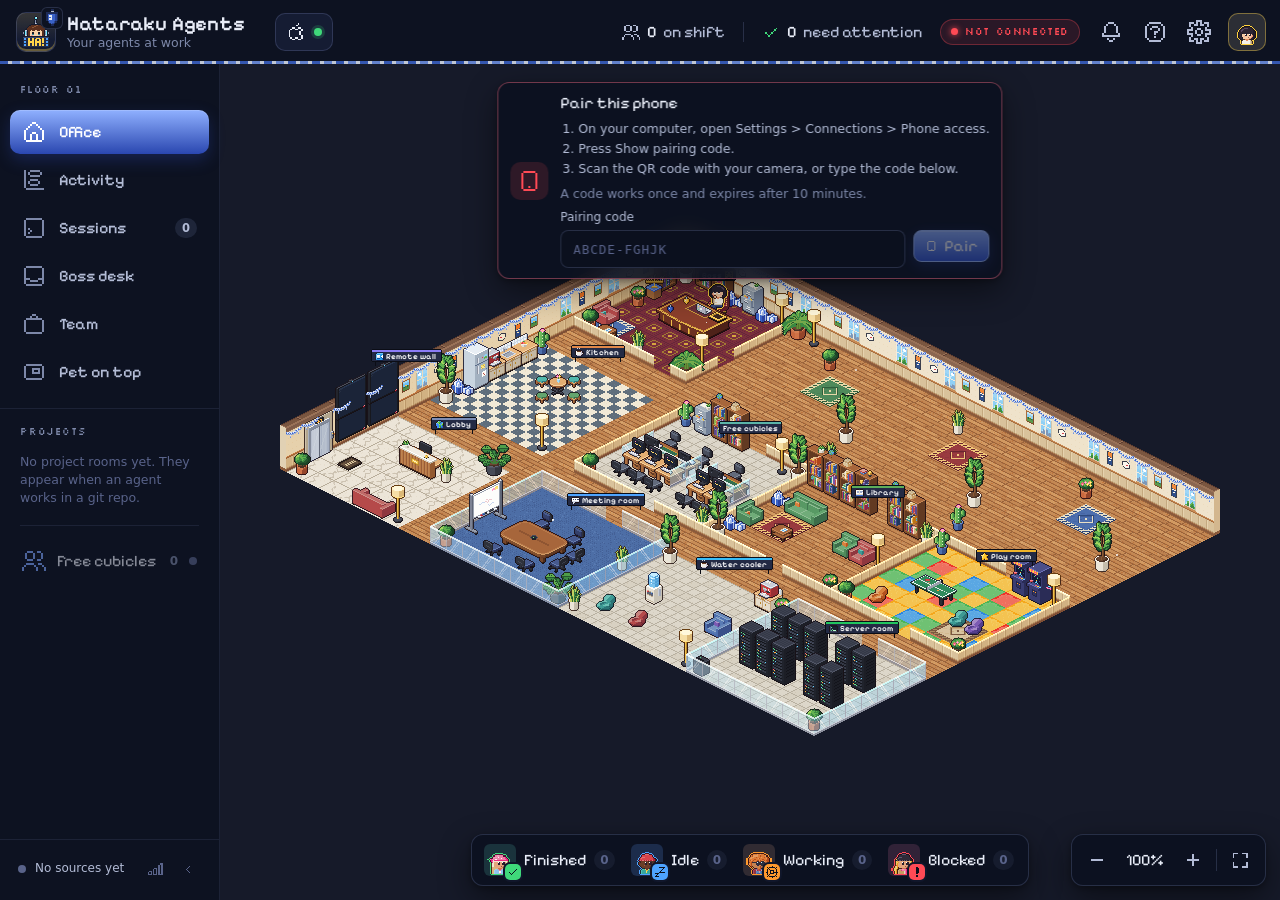
==== commit f075396f: "Rebuild: pet mode button, clones and answerable questions" ====
--- a/demo/index.html
+++ b/demo/index.html
@@ -15,13 +15,13 @@
     <meta name="apple-mobile-web-app-status-bar-style" content="black-translucent" />
     <meta name="apple-mobile-web-app-title" content="Hataraku" />
     <title>Hataraku Agents</title>
-    <script type="module" crossorigin src="./assets/index-BmjVa_b1.js"></script>
+    <script type="module" crossorigin src="./assets/index-CBkT23sF.js"></script>
     <link rel="modulepreload" crossorigin href="./assets/CanvasPool-AVnmSNKq.js">
     <link rel="modulepreload" crossorigin href="./assets/canvasUtils-D9PJXwz_.js">
     <link rel="modulepreload" crossorigin href="./assets/RenderTargetSystem-C_1yGmji.js">
     <link rel="modulepreload" crossorigin href="./assets/getTextureBatchBindGroup-Ck77k8EI.js">
     <link rel="modulepreload" crossorigin href="./assets/getTexelRangeRects--bWe3apc.js">
-    <link rel="stylesheet" crossorigin href="./assets/index-vTOGMLm2.css">
+    <link rel="stylesheet" crossorigin href="./assets/index-DX8amfDq.css">
   </head>
   <body>
     <div id="root"></div>
--- a/demo/assets/index-DX8amfDq.css
+++ b/demo/assets/index-DX8amfDq.css
@@ -0,0 +1 @@
+@font-face{font-family:Pixelify Sans;font-style:normal;font-display:swap;font-weight:400;src:url([data-uri])format("woff2"),url(./pixelify-sans-cyrillic-400-normal-DfOZNMlW.woff)format("woff");unicode-range:U+301,U+400-45F,U+490-491,U+4B0-4B1,U+2116}@font-face{font-family:Pixelify Sans;font-style:normal;font-display:swap;font-weight:400;src:url(./pixelify-sans-latin-ext-400-normal-DdH6zlBQ.woff2)format("woff2"),url(./pixelify-sans-latin-ext-400-normal-BkfTUL4s.woff)format("woff");unicode-range:U+100-2BA,U+2BD-2C5,U+2C7-2CC,U+2CE-2D7,U+2DD-2FF,U+304,U+308,U+329,U+1D00-1DBF,U+1E00-1E9F,U+1EF2-1EFF,U+2020,U+20A0-20AB,U+20AD-20C0,U+2113,U+2C60-2C7F,U+A720-A7FF}@font-face{font-family:Pixelify Sans;font-style:normal;font-display:swap;font-weight:400;src:url(./pixelify-sans-latin-400-normal-DLrIX9QE.woff2)format("woff2"),url(./pixelify-sans-latin-400-normal-JapMNN6Z.woff)format("woff");unicode-range:U+??,U+131,U+152-153,U+2BB-2BC,U+2C6,U+2DA,U+2DC,U+304,U+308,U+329,U+2000-206F,U+20AC,U+2122,U+2191,U+2193,U+2212,U+2215,U+FEFF,U+FFFD}@font-face{font-family:Pixelify Sans;font-style:normal;font-display:swap;font-weight:500;src:url([data-uri])format("woff2"),url(./pixelify-sans-cyrillic-500-normal-CR9SIKMr.woff)format("woff");unicode-range:U+301,U+400-45F,U+490-491,U+4B0-4B1,U+2116}@font-face{font-family:Pixelify Sans;font-style:normal;font-display:swap;font-weight:500;src:url(./pixelify-sans-latin-ext-500-normal-BHT4w5qI.woff2)format("woff2"),url(./pixelify-sans-latin-ext-500-normal-Bkr-oq6R.woff)format("woff");unicode-range:U+100-2BA,U+2BD-2C5,U+2C7-2CC,U+2CE-2D7,U+2DD-2FF,U+304,U+308,U+329,U+1D00-1DBF,U+1E00-1E9F,U+1EF2-1EFF,U+2020,U+20A0-20AB,U+20AD-20C0,U+2113,U+2C60-2C7F,U+A720-A7FF}@font-face{font-family:Pixelify Sans;font-style:normal;font-display:swap;font-weight:500;src:url(./pixelify-sans-latin-500-normal-DC052d-m.woff2)format("woff2"),url(./pixelify-sans-latin-500-normal-Bq6pAlou.woff)format("woff");unicode-range:U+??,U+131,U+152-153,U+2BB-2BC,U+2C6,U+2DA,U+2DC,U+304,U+308,U+329,U+2000-206F,U+20AC,U+2122,U+2191,U+2193,U+2212,U+2215,U+FEFF,U+FFFD}@font-face{font-family:Pixelify Sans;font-style:normal;font-display:swap;font-weight:600;src:url([data-uri])format("woff2"),url(./pixelify-sans-cyrillic-600-normal-B3EuUOZG.woff)format("woff");unicode-range:U+301,U+400-45F,U+490-491,U+4B0-4B1,U+2116}@font-face{font-family:Pixelify Sans;font-style:normal;font-display:swap;font-weight:600;src:url(./pixelify-sans-latin-ext-600-normal-Dha6RiOG.woff2)format("woff2"),url(./pixelify-sans-latin-ext-600-normal-CDaIumwU.woff)format("woff");unicode-range:U+100-2BA,U+2BD-2C5,U+2C7-2CC,U+2CE-2D7,U+2DD-2FF,U+304,U+308,U+329,U+1D00-1DBF,U+1E00-1E9F,U+1EF2-1EFF,U+2020,U+20A0-20AB,U+20AD-20C0,U+2113,U+2C60-2C7F,U+A720-A7FF}@font-face{font-family:Pixelify Sans;font-style:normal;font-display:swap;font-weight:600;src:url(./pixelify-sans-latin-600-normal-Dd_Dy7u5.woff2)format("woff2"),url(./pixelify-sans-latin-600-normal-BNlgYbDL.woff)format("woff");unicode-range:U+??,U+131,U+152-153,U+2BB-2BC,U+2C6,U+2DA,U+2DC,U+304,U+308,U+329,U+2000-206F,U+20AC,U+2122,U+2191,U+2193,U+2212,U+2215,U+FEFF,U+FFFD}@font-face{font-family:Pixelify Sans;font-style:normal;font-display:swap;font-weight:700;src:url([data-uri])format("woff2"),url(./pixelify-sans-cyrillic-700-normal-BrZTw8tu.woff)format("woff");unicode-range:U+301,U+400-45F,U+490-491,U+4B0-4B1,U+2116}@font-face{font-family:Pixelify Sans;font-style:normal;font-display:swap;font-weight:700;src:url(./pixelify-sans-latin-ext-700-normal-ClyJstAh.woff2)format("woff2"),url(./pixelify-sans-latin-ext-700-normal-BadXkHzZ.woff)format("woff");unicode-range:U+100-2BA,U+2BD-2C5,U+2C7-2CC,U+2CE-2D7,U+2DD-2FF,U+304,U+308,U+329,U+1D00-1DBF,U+1E00-1E9F,U+1EF2-1EFF,U+2020,U+20A0-20AB,U+20AD-20C0,U+2113,U+2C60-2C7F,U+A720-A7FF}@font-face{font-family:Pixelify Sans;font-style:normal;font-display:swap;font-weight:700;src:url(./pixelify-sans-latin-700-normal-D3Xxx3QE.woff2)format("woff2"),url(./pixelify-sans-latin-700-normal-BctWAS0u.woff)format("woff");unicode-range:U+??,U+131,U+152-153,U+2BB-2BC,U+2C6,U+2DA,U+2DC,U+304,U+308,U+329,U+2000-206F,U+20AC,U+2122,U+2191,U+2193,U+2212,U+2215,U+FEFF,U+FFFD}@font-face{font-family:Silkscreen;font-style:normal;font-display:swap;font-weight:400;src:url([data-uri])format("woff2"),url([data-uri])format("woff");unicode-range:U+100-2BA,U+2BD-2C5,U+2C7-2CC,U+2CE-2D7,U+2DD-2FF,U+304,U+308,U+329,U+1D00-1DBF,U+1E00-1E9F,U+1EF2-1EFF,U+2020,U+20A0-20AB,U+20AD-20C0,U+2113,U+2C60-2C7F,U+A720-A7FF}@font-face{font-family:Silkscreen;font-style:normal;font-display:swap;font-weight:400;src:url(./silkscreen-latin-400-normal-CtPo2yA5.woff2)format("woff2"),url(./silkscreen-latin-400-normal-D0DfPJut.woff)format("woff");unicode-range:U+??,U+131,U+152-153,U+2BB-2BC,U+2C6,U+2DA,U+2DC,U+304,U+308,U+329,U+2000-206F,U+20AC,U+2122,U+2191,U+2193,U+2212,U+2215,U+FEFF,U+FFFD}:root{--radius-xs:6px;--radius-sm:8px;--radius:10px;--radius-lg:12px;--radius-pill:999px;--topbar-h:64px;--sidebar-w:220px;--panel-w:368px;--ease-out:cubic-bezier(.2, .8, .2, 1);--ease-spring:cubic-bezier(.34, 1.4, .64, 1);--dir:1}:root[dir=rtl]{--dir:-1}[data-status=working],[data-tone=working],[data-tone=pending]{--tone:var(--working)}[data-status=idle],[data-tone=idle]{--tone:var(--idle)}[data-status=finished],[data-tone=finished],[data-tone=passing]{--tone:var(--finished)}[data-status=blocked],[data-tone=blocked],[data-tone=error],[data-tone=failing]{--tone:var(--blocked)}[data-tone=boss]{--tone:var(--boss)}[data-tone=merge]{--tone:var(--merge)}[data-tone=info],[data-status=gone],[data-tone=none],[data-tone=unknown]{--tone:var(--info)}*,:before,:after{box-sizing:border-box}html,body,#root{height:100%;margin:0}body{background:var(--bg-app);color:var(--text);font:400 max(14px, var(--fs-floor))/1.45 var(--font-body);font-variant-ligatures:no-common-ligatures;-webkit-font-smoothing:antialiased;-moz-osx-font-smoothing:grayscale;overflow:hidden}button,input,select,textarea{font:inherit;color:inherit}button{cursor:pointer;text-align:inherit;background:0 0;border:0;padding:0}button:disabled{cursor:default}a{color:var(--accent-hi);text-decoration:none}h1,h2,h3,p,ul,ol,dl,dd{margin:0;padding:0}ul,ol{list-style:none}:focus-visible{outline:2px solid var(--accent-hi);outline-offset:2px;border-radius:var(--radius-xs)}::selection{background:color-mix(in srgb, var(--accent-hi) 40%, transparent)}*{scrollbar-width:thin;scrollbar-color:var(--line-3) transparent}.muted{color:var(--text-3)}.mono{font-family:var(--font-mono);font-size:12.5px}.eyebrow{font:400 max(10px, var(--fs-tiny-floor))/1 var(--font-tiny);letter-spacing:var(--tiny-tracking);text-transform:uppercase;color:var(--text-3)}kbd{border-radius:var(--radius-xs);background:var(--bg-card-2);border:1px solid var(--line-2);min-width:22px;height:22px;font:600 max(11.5px, var(--fs-floor))/1 var(--font-body);color:var(--text);white-space:nowrap;border-bottom-width:2px;place-items:center;padding:0 6px;display:inline-grid}.icon{width:var(--isz,18px);height:var(--isz,18px);flex:none;line-height:0;display:inline-flex}.icon svg{width:100%;height:100%;display:block}.icon[data-size=xs]{--isz:12px}.icon[data-size=sm]{--isz:18px}.icon[data-size=md]{--isz:24px}.icon[data-size=lg]{--isz:48px}.icon[data-size=xl]{--isz:72px}.icon[data-spin=true] svg{animation:1.6s steps(8,end) infinite spin}:root[dir=rtl] :is(code,pre,kbd,.mono,.mono-ish,.hooks-file,.pw-code,.pw-address-url,.phone-inline-code,.phone-url-text,.phone-code,.phone-code-input,.phone-build-error,.cell-model){direction:ltr;unicode-bidi:isolate}:root[dir=rtl] :is(.bubble,.msg-tool,.cell-title,.worker-sub,.todo-text,.attention-msg,.pr-title,.feed-detail,.envelope-detail),:root[dir=rtl] :is(input:not([type=checkbox],[type=radio],[type=range]),textarea){unicode-bidi:plaintext}:root[dir=rtl] .icon:is([data-icon=chevron-left],[data-icon=chevron-right],[data-icon=arrow-left],[data-icon=arrow-right],[data-icon=forward],[data-icon=send],[data-icon=undo],[data-icon=redo],[data-icon=login],[data-icon=logout]) svg{scale:-1 1}.status-pill[data-status=working] .icon[data-spin=true] svg{animation-duration:2.4s}@keyframes spin{to{transform:rotate(360deg)}}.src-glyph svg{overflow:visible}.src-glyph .sg-stroke{fill:none;stroke:#e07a50;stroke-width:2.6px;stroke-linecap:round}.src-glyph[data-source=codex] .sg-frame{fill:#20283f;stroke:#d9def0;stroke-width:1.6px}.src-glyph[data-source=codex] .sg-fill{fill:#fff}.src-glyph[data-source=t3] .sg-bg{fill:#2ccf9f}.src-glyph[data-source=t3] .sg-ink{fill:#0b1a17}.src-glyph[data-source=hermes] .sg-wing{fill:#b9a4ff}.src-glyph[data-source=hermes] .sg-fill{fill:#ffd34a}.src-glyph[data-source=cursor] .sg-frame{fill:#16161b;stroke:#c9ccd6;stroke-width:1.6px}.src-glyph[data-source=cursor] .sg-fill{fill:#f4f4f6}.src-glyph[data-source=windsurf] .sg-wave{fill:none;stroke:#3ddbb8;stroke-width:2.6px;stroke-linecap:round}.src-glyph[data-source=antigravity] .sg-fill{fill:#5b9bff}.src-glyph[data-source=antigravity] .sg-pad{fill:#ffcf4a}.src-glyph[data-source=demo] .sg-fill{fill:#ff8fd0}.portrait{image-rendering:pixelated;width:var(--psz,28px);height:var(--psz,28px);flex:none;display:block}.portrait[data-size=xs]{--psz:20px}.portrait[data-size=sm]{--psz:28px}.portrait[data-size=md]{--psz:40px}.portrait[data-size=lg]{--psz:56px}.portrait[data-size=xl]{--psz:112px}.character-preview,.swatch{image-rendering:pixelated;display:block}.status-dot{background:var(--tone,var(--text-4));width:8px;height:8px;box-shadow:0 0 0 3px color-mix(in srgb, var(--tone,transparent) 18%, transparent);border-radius:50%;flex:none}.status-dot[data-status=ok]{--tone:var(--finished)}.status-dot[data-status=off],.status-dot[data-status=none]{--tone:var(--text-4);box-shadow:none}.status-dot[data-pulse=true]{animation:1.4s ease-in-out infinite dot-pulse}@keyframes dot-pulse{50%{box-shadow:0 0 0 5px color-mix(in srgb, var(--tone) 6%, transparent)}}.status-pill{border-radius:var(--radius-sm);background:color-mix(in srgb, var(--tone) 18%, var(--bg-panel));border:1px solid color-mix(in srgb, var(--tone) 60%, transparent);height:28px;color:color-mix(in srgb, var(--tone) 30%, var(--text));font:400 16px/1 var(--font-pixel);white-space:nowrap;align-items:center;gap:6px;min-width:0;max-width:100%;padding-block:0;padding-inline:8px 10px;display:inline-flex}.status-pill>span:not(.icon){text-overflow:ellipsis;min-width:0;overflow:hidden}.status-pill .icon{color:var(--tone)}.status-pill[data-compact=true]{height:26px;padding-block:0;padding-inline:6px 8px}.status-pill-kind{color:color-mix(in srgb, var(--tone) 18%, var(--text-2));font:500 max(13px, var(--fs-floor))/1 var(--font-body);flex:0 auto}.chip{border-radius:var(--radius-sm);background:var(--bg-card);border:1px solid var(--line-2);height:28px;color:var(--text);font-size:max(13.5px, var(--fs-floor));white-space:nowrap;align-items:center;gap:7px;padding:0 10px;display:inline-flex}.chip-muted{height:22px;font:500 max(12px, var(--fs-floor))/1 var(--font-body);color:var(--text-2);background:var(--bg-card-2);border-color:var(--line);padding:0 8px}.badge{top:2px;border-radius:var(--radius-pill);background:var(--blocked);min-width:17px;height:17px;color:var(--ink-on-strong);font:700 max(10.5px, var(--fs-floor))/17px var(--font-body);font-variant-numeric:tabular-nums;text-align:center;box-shadow:0 0 0 2px var(--bg-chrome);pointer-events:none;padding:0 4px;position:absolute;inset-inline-end:1px}.tone-icon{border-radius:var(--radius-sm);background:color-mix(in srgb, var(--tone,var(--info)) 16%, transparent);width:28px;height:28px;color:var(--tone,var(--info));border:1px solid color-mix(in srgb, var(--tone,var(--info)) 30%, transparent);flex:none;place-items:center;display:inline-grid}.icon-btn{border-radius:var(--radius-sm);width:30px;height:30px;color:var(--text-2);transition:background-color .15s, color .15s, transform .12s var(--ease-out);flex:none;place-items:center;display:inline-grid;position:relative}.icon-btn[data-size=lg]{border-radius:var(--radius);width:38px;height:38px}.icon-btn[data-size=xs]{border-radius:var(--radius-xs);width:24px;height:24px}.icon-btn:hover:not(:disabled){background:var(--bg-hover);color:var(--text)}.icon-btn:active:not(:disabled){transform:scale(.92)}.icon-btn[data-active=true],.icon-btn[aria-pressed=true]{background:color-mix(in srgb, var(--accent) 22%, transparent);color:color-mix(in srgb, var(--accent-hi) 25%, var(--text))}.icon-btn:disabled{opacity:.4}.btn{border-radius:var(--radius-sm);height:36px;font:400 16px/1 var(--font-pixel);white-space:nowrap;transition:background-color .15s, border-color .15s, color .15s, transform .12s var(--ease-out), box-shadow .15s;justify-content:center;align-items:center;gap:8px;padding:0 14px;display:inline-flex}.btn:active:not(:disabled){transform:translateY(1px)scale(.985)}.btn:disabled{opacity:.45}.btn-block{width:100%}.btn-sm{gap:7px;height:32px;padding:0 11px}.btn-xs{height:26px;font:600 max(12.5px, var(--fs-floor))/1 var(--font-body);gap:5px;padding:0 8px}.btn-primary{background:linear-gradient(180deg, var(--accent-hi), var(--accent));color:var(--accent-ink);border:1px solid color-mix(in srgb, var(--accent-hi) 88%, var(--accent-ink));box-shadow:inset 0 1px 0 color-mix(in srgb, var(--accent-ink) 18%, transparent), 0 4px 14px color-mix(in srgb, var(--accent) 30%, transparent)}.btn-primary.btn-block{border-radius:var(--radius-sm);height:46px;font-size:20px}.btn-primary.btn-block.btn-sm{height:34px;font-size:16px}.btn-primary:hover:not(:disabled){background:linear-gradient(180deg, color-mix(in srgb, var(--accent-hi) 82%, var(--accent-ink)), var(--accent-hi));box-shadow:inset 0 1px 0 color-mix(in srgb, var(--accent-ink) 22%, transparent), 0 6px 18px color-mix(in srgb, var(--accent) 42%, transparent)}.btn-secondary{background:var(--bg-card-2);border:1px solid var(--line-2);color:var(--text)}.btn-secondary:hover:not(:disabled){background:var(--bg-hover);border-color:var(--line-3)}.btn-ghost{color:var(--text-2);border:1px solid var(--line)}.btn-ghost:hover:not(:disabled){background:var(--bg-hover);color:var(--text);border-color:var(--line-2)}.btn-approve{background:color-mix(in srgb, var(--finished) 85%, black);color:var(--ink-on-status);border:1px solid var(--finished);flex:1}.btn-approve:hover:not(:disabled){background:var(--finished)}.btn-deny{color:color-mix(in srgb, var(--blocked) 45%, var(--text));border:1px solid color-mix(in srgb, var(--blocked) 55%, transparent);background:0 0;flex:1}.btn-deny:hover:not(:disabled){background:color-mix(in srgb, var(--blocked) 16%, transparent);color:var(--text)}.link{color:var(--accent-hi);font-weight:500}.link:hover{text-decoration:underline}.input{border-radius:var(--radius-sm);background:var(--bg-input);border:1px solid var(--line-2);width:100%;height:38px;color:var(--text);outline:none;padding:0 12px;transition:border-color .15s,box-shadow .15s}.input:focus{border-color:var(--accent-hi);box-shadow:0 0 0 3px color-mix(in srgb, var(--accent-hi) 20%, transparent)}.input::placeholder{color:var(--text-4)}select.input,.input[list]{appearance:none;background-image:linear-gradient(45deg, transparent 50%, var(--text-3) 50%), linear-gradient(135deg, var(--text-3) 50%, transparent 50%);background-position:calc(100% - 19px),calc(100% - 14px);background-repeat:no-repeat;background-size:5px 5px;padding-inline-end:32px}:root[dir=rtl] :is(select.input,.input[list]){background-position:14px,19px}select.input{cursor:pointer}select.input option{background:var(--bg-panel);color:var(--text)}.input[list]::-webkit-calendar-picker-indicator{opacity:0;cursor:pointer}.toggle{border-radius:var(--radius-pill);background:var(--bg-input);border:1px solid var(--line-2);flex:none;width:40px;height:22px;transition:background-color .18s,border-color .18s;position:relative}.toggle-knob{top:2px;background:var(--text-3);width:16px;height:16px;transition:transform .2s var(--ease-spring), background-color .18s;border-radius:50%;position:absolute;inset-inline-start:2px}.toggle[aria-checked=true]{background:var(--accent);border-color:var(--accent-hi)}.toggle[aria-checked=true] .toggle-knob{transform:translateX(calc(18px * var(--dir)));background:var(--accent-ink)}.toggle:disabled{opacity:.4}.segmented{border-radius:var(--radius);background:var(--bg-input);border:1px solid var(--line);flex-wrap:wrap;gap:3px;padding:3px;display:flex}.segmented-item{border-radius:var(--radius-sm);max-width:100%;height:32px;font:400 16px/1 var(--font-pixel);color:var(--text-3);white-space:nowrap;flex:1 1 0;justify-content:center;align-items:center;gap:6px;padding:0 8px;transition:background-color .15s,color .15s;display:inline-flex}.segmented-item span{text-overflow:ellipsis;min-width:0;overflow:hidden}.segmented-item:hover{color:var(--text);background:var(--bg-card)}.segmented-item[aria-checked=true]{background:linear-gradient(180deg, var(--accent-hi), var(--accent));color:var(--accent-ink);box-shadow:inset 0 1px 0 color-mix(in srgb, var(--accent-ink) 16%, transparent)}.range{min-width:0;accent-color:var(--accent-hi);cursor:pointer;flex:1;height:4px}.has-tip{position:relative}.has-tip:after{content:attr(data-tip);z-index:60;border-radius:var(--radius-sm);background:var(--bg-tip);border:1px solid var(--line-2);min-width:max-content;box-shadow:var(--shadow);color:var(--text-2);font:400 max(12.5px, var(--fs-floor))/1.5 var(--font-body);white-space:pre;opacity:0;pointer-events:none;transition:opacity .14s, transform .14s var(--ease-out);padding:8px 11px;position:absolute;top:calc(100% + 10px);left:50%;transform:translate(-50%,-4px)}.has-tip:hover:after,.has-tip:focus-visible:after{opacity:1;transition-delay:.25s;transform:translate(-50%)}.has-tip:focus-visible:after{transition-delay:0s}.has-tip[data-tip-align=start]:after{inset-inline:0 auto;transform:translateY(-4px)}.has-tip[data-tip-align=start]:hover:after,.has-tip[data-tip-align=start]:focus-visible:after{transform:translate(0)}.has-tip[data-tip-align=end]:after{inset-inline:auto 0;transform:translateY(-4px)}.has-tip[data-tip-align=end]:hover:after,.has-tip[data-tip-align=end]:focus-visible:after{transform:translate(0)}.empty{text-align:center;color:var(--text-3);flex-direction:column;align-items:center;gap:8px;padding:40px 24px;display:flex}.empty-icon{background:var(--bg-card);border:1px solid var(--line);width:84px;height:84px;color:var(--text-4);border-radius:20px;place-items:center;margin-bottom:6px;display:grid}.empty-title{font:500 18px/1.2 var(--font-pixel);color:var(--text)}.empty-text{max-width:300px;font-size:max(13.5px, var(--fs-floor))}@media (prefers-reduced-motion:reduce){*,:before,:after{transition-duration:.001ms!important;transition-delay:0s!important;animation-duration:.001ms!important;animation-iteration-count:1!important}.toast-timer{display:none}}html[data-reduced-motion=true] *,html[data-reduced-motion=true] :before,html[data-reduced-motion=true] :after{transition-duration:.001ms!important;transition-delay:0s!important;animation-duration:.001ms!important;animation-iteration-count:1!important}html[data-reduced-motion=true] .toast-timer{display:none}:root,[data-theme=night]{--bg-app:#0a0e1a;--bg-chrome:#0d1221;--bg-panel:#10162a;--bg-card:#151c33;--bg-card-2:#1a2240;--bg-hover:#1f2848;--bg-input:#0b101e;--bg-overlay:#0c1120e6;--bg-tip:#060914;--bg-office:#161a29;--bg-stage-top:#2a2440;--bg-stage-bottom:#3a2b2a;--checker-a:#1a2140;--checker-b:#161c37;--wash:#94a7de21;--line:#94a7de1c;--line-2:#94a7de33;--line-3:#94a7de52;--text:#e9edf8;--text-2:#b3bcd6;--text-3:#7d88a9;--text-4:#59638a;--accent:#2f66f0;--accent-hi:#4a7dff;--accent-lo:#2350c8;--accent-ink:#fff;--working:#ff9a2e;--idle:#4ea3ff;--finished:#3fd97a;--blocked:#ff4a55;--boss:#ffd34a;--merge:#a77bff;--question:#ffb547;--info:#8ea3dc;--project-icon:#7fa6ff;--select:#4ee6ff;--ink-on-status:#0b0f1c;--ink-on-strong:#fff;--scrim:#080b16b3;--scrim-ink:#fff;--shadow-ink:#000;--shadow-sm:0 2px 8px #0000004d;--shadow:0 12px 32px #00000073, 0 2px 6px #0000004d;--lightningcss-light: ;--lightningcss-dark:initial;color-scheme:dark}[data-theme=cream]{--bg-app:#f4ecdb;--bg-chrome:#ede3cc;--bg-panel:#faf5e9;--bg-card:#fffbf2;--bg-card-2:#f3e9d4;--bg-hover:#eadcc0;--bg-input:#fffdf8;--bg-overlay:#faf5e9f0;--bg-tip:#fffdf8;--bg-office:#e6dac0;--bg-stage-top:#f7e7cf;--bg-stage-bottom:#efc9a6;--checker-a:#f1e5cd;--checker-b:#e9dabd;--wash:#5a401e17;--line:#4a341824;--line-2:#4a34183d;--line-3:#4a341861;--text:#1f1a14;--text-2:#463d31;--text-3:#685c4d;--text-4:#948775;--accent:#1a5f5b;--accent-hi:#1f6f6a;--accent-lo:#154e4a;--accent-ink:#fff;--working:#a65006;--idle:#2b62b0;--finished:#256f36;--blocked:#bd2e38;--boss:#716200;--merge:#6c43b4;--question:#955700;--info:#5a6a86;--project-icon:#2f63c0;--select:#0a7d8c;--ink-on-status:#fff;--ink-on-strong:#fff;--scrim:#281e12a8;--scrim-ink:#fff8ec;--shadow-ink:#4a3418;--shadow-sm:0 2px 8px #4a34181f;--shadow:0 12px 32px #4a34182e, 0 2px 6px #4a34181a;--lightningcss-light:initial;--lightningcss-dark: ;color-scheme:light}[data-theme=sage]{--bg-app:#111714;--bg-chrome:#141b17;--bg-panel:#17201b;--bg-card:#1c2721;--bg-card-2:#212e27;--bg-hover:#28372f;--bg-input:#0e1411;--bg-overlay:#121915eb;--bg-tip:#0a0f0c;--bg-office:#1a231e;--bg-stage-top:#26332c;--bg-stage-bottom:#34302a;--checker-a:#1f2a24;--checker-b:#1a241f;--wash:#aacdb91f;--line:#aacdb91c;--line-2:#aacdb933;--line-3:#aacdb952;--text:#e5ede7;--text-2:#b0c2b6;--text-3:#879b8e;--text-4:#5d7166;--accent:#3d7c72;--accent-hi:#5fa497;--accent-lo:#326960;--accent-ink:#fff;--working:#eea04f;--idle:#73b3ec;--finished:#86d39a;--blocked:#f07070;--boss:#e8cb62;--merge:#b598e8;--question:#f2b45a;--info:#93a99c;--project-icon:#8fb8e8;--select:#6fe3d6;--ink-on-status:#0e1411;--ink-on-strong:#fff;--scrim:#080c0ab3;--scrim-ink:#fff;--shadow-ink:#000;--shadow-sm:0 2px 8px #0000004d;--shadow:0 12px 32px #00000073, 0 2px 6px #0000004d;--lightningcss-light: ;--lightningcss-dark:initial;color-scheme:dark}[data-theme=sakura]{--bg-app:#fbf0f2;--bg-chrome:#f6e4e9;--bg-panel:#fff7f9;--bg-card:#fffcfd;--bg-card-2:#f8e7ec;--bg-hover:#f1d9e0;--bg-input:#fffdfe;--bg-overlay:#fff7f9f0;--bg-tip:#fffdfe;--bg-office:#f1dce2;--bg-stage-top:#fbe7ed;--bg-stage-bottom:#f0d0d4;--checker-a:#f7e4e9;--checker-b:#f1d9e0;--wash:#78284614;--line:#6e284221;--line-2:#6e284238;--line-3:#6e28425c;--text:#2b1820;--text-2:#553643;--text-3:#7a5764;--text-4:#a5848f;--accent:#8a3a7c;--accent-hi:#9a4389;--accent-lo:#752f69;--accent-ink:#fff;--working:#a24f00;--idle:#2b62b0;--finished:#24703a;--blocked:#c22a1e;--boss:#716200;--merge:#5a49b0;--question:#955700;--info:#6a5a70;--project-icon:#2f63c0;--select:#0a7d8c;--ink-on-status:#fff;--ink-on-strong:#fff;--scrim:#2b1820a8;--scrim-ink:#fff7f9;--shadow-ink:#5a2a3a;--shadow-sm:0 2px 8px #5a2a3a1f;--shadow:0 12px 32px #5a2a3a2e, 0 2px 6px #5a2a3a1a;--lightningcss-light:initial;--lightningcss-dark: ;color-scheme:light}[data-theme=terminal]{--bg-app:#050806;--bg-chrome:#070b08;--bg-panel:#090e0a;--bg-card:#0d150f;--bg-card-2:#111c13;--bg-hover:#162518;--bg-input:#030504;--bg-overlay:#070b08ed;--bg-tip:#020302;--bg-office:#060a07;--bg-stage-top:#0c1b10;--bg-stage-bottom:#12180c;--checker-a:#0e1810;--checker-b:#0a120c;--wash:#50ff7817;--line:#50ff781f;--line-2:#50ff7838;--line-3:#50ff785c;--text:#c4f7cf;--text-2:#8edb9f;--text-3:#5fae73;--text-4:#3d7a4d;--accent:#22b452;--accent-hi:#45e070;--accent-lo:#1a9343;--accent-ink:#021006;--working:#ffb52e;--idle:#4fd2ff;--finished:#6dff8e;--blocked:#ff5c5c;--boss:#f2f27a;--merge:#d08cff;--question:#ffc94d;--info:#7fbf8f;--project-icon:#4fd2ff;--select:#4fd2ff;--ink-on-status:#021006;--ink-on-strong:#021006;--scrim:#000000bf;--scrim-ink:#c4f7cf;--shadow-ink:#000;--shadow-sm:0 2px 8px #00000080;--shadow:0 12px 32px #0009, 0 0 0 1px #50ff7814;--lightningcss-light: ;--lightningcss-dark:initial;color-scheme:dark}[data-theme=contrast]{--bg-app:#000;--bg-chrome:#000;--bg-panel:#050505;--bg-card:#0e0e0e;--bg-card-2:#171717;--bg-hover:#2a2a2a;--bg-input:#000;--bg-overlay:#000000f2;--bg-tip:#000;--bg-office:#000;--bg-stage-top:#151515;--bg-stage-bottom:#1f1f1f;--checker-a:#171717;--checker-b:#0e0e0e;--wash:#ffffff29;--line:#ffffff73;--line-2:#ffffffa6;--line-3:#ffffffe6;--text:#fff;--text-2:#f2f2f2;--text-3:#d4d4d4;--text-4:#a6a6a6;--accent:#10d8f0;--accent-hi:#6cf0ff;--accent-lo:#00b4cc;--accent-ink:#000;--working:#ffa53d;--idle:#78bcff;--finished:#4dff88;--blocked:#ff6b6b;--boss:#ffe14d;--merge:#d4a8ff;--question:#ffc857;--info:#d0d0d0;--project-icon:#8cc4ff;--select:#ff8af2;--ink-on-status:#000;--ink-on-strong:#000;--scrim:#000000d9;--scrim-ink:#fff;--shadow-ink:#000;--shadow-sm:0 0 0 1px #ffffff59;--shadow:0 0 0 1px #fff9, 0 12px 32px #000c;--lightningcss-light: ;--lightningcss-dark:initial;color-scheme:dark}@font-face{font-family:Hataraku Mono;src:local(SFMono-Regular),local(SF Mono),local(Menlo-Regular),local(Menlo),local(Consolas),local(DejaVu Sans Mono);font-weight:100 500;size-adjust:88%}@font-face{font-family:Hataraku Mono;src:local(SFMono-Bold),local(SF Mono Bold),local(Menlo-Bold),local(Menlo Bold),local(Consolas Bold),local(DejaVu Sans Mono Bold);font-weight:600 900;size-adjust:88%}:root{--stack-system:ui-sans-serif, var(--script-fonts,) system-ui, -apple-system, "Segoe UI", Roboto, "Helvetica Neue", Arial, sans-serif;--stack-roman:"Iowan Old Style", "Palatino Linotype", Palatino, Georgia, "Times New Roman", var(--script-fonts,) serif;--stack-rounded:ui-rounded, "SF Pro Rounded", "Nunito", "Varela Round", var(--script-fonts,) system-ui, -apple-system, sans-serif;--stack-mono:ui-monospace, "SF Mono", "Cascadia Code", Menlo, Consolas, var(--script-fonts,) monospace}:root,[data-font=pixel]{--font-pixel:"Pixelify Sans", var(--script-fonts,) ui-rounded, system-ui, sans-serif;--font-tiny:"Silkscreen", "Pixelify Sans", var(--script-fonts,) ui-monospace, monospace;--font-body:var(--stack-system);--font-mono:var(--stack-mono);--fs-floor:0px;--fs-tiny-floor:0px;--tiny-tracking:.08em}[data-font=pixel-all]{--font-pixel:"Pixelify Sans", var(--script-fonts,) ui-rounded, system-ui, sans-serif;--font-tiny:"Silkscreen", "Pixelify Sans", var(--script-fonts,) ui-monospace, monospace;--font-body:"Pixelify Sans", var(--script-fonts,) ui-rounded, system-ui, sans-serif;--font-mono:var(--stack-mono);--fs-floor:16px;--fs-tiny-floor:0px;--tiny-tracking:.08em}[data-font=roman]{--font-pixel:var(--stack-roman);--font-tiny:var(--stack-roman);--font-body:var(--stack-roman);--font-mono:var(--stack-mono);--fs-floor:0px;--fs-tiny-floor:11px;--tiny-tracking:.1em}[data-font=sans]{--font-pixel:var(--stack-system);--font-tiny:var(--stack-system);--font-body:var(--stack-system);--font-mono:var(--stack-mono);--fs-floor:0px;--fs-tiny-floor:10.5px;--tiny-tracking:.06em}[data-font=rounded]{--font-pixel:ui-rounded, "SF Pro Rounded", "Arial Rounded MT Bold", "Nunito", "Varela Round", var(--script-fonts,) system-ui, sans-serif;--font-tiny:var(--stack-rounded);--font-body:var(--stack-rounded);--font-mono:var(--stack-mono);--fs-floor:0px;--fs-tiny-floor:10.5px;--tiny-tracking:.06em}[data-font=mono]{--font-pixel:"Hataraku Mono", var(--stack-mono);--font-tiny:"Hataraku Mono", var(--stack-mono);--font-body:"Hataraku Mono", var(--stack-mono);--font-mono:var(--stack-mono);--fs-floor:0px;--fs-tiny-floor:10.5px;--tiny-tracking:.04em}.theme-grid{grid-template-columns:repeat(2,minmax(0,1fr));gap:8px;display:grid}.theme-option,.font-option{border-radius:var(--radius);border:1px solid var(--line);background:var(--bg-card);min-width:0;transition:border-color .15s, background-color .15s, transform .12s var(--ease-out);flex-direction:column;gap:7px;padding:6px;display:flex}.theme-option:hover,.font-option:hover{border-color:var(--line-3)}.theme-option:active,.font-option:active{transform:scale(.98)}.theme-option[aria-checked=true],.font-option[aria-checked=true]{border-color:var(--accent-hi);box-shadow:0 0 0 2px color-mix(in srgb, var(--accent-hi) 35%, transparent)}.theme-option-name{font:400 16px/1 var(--font-pixel);color:var(--text-2);text-overflow:ellipsis;white-space:nowrap;padding:0 2px 1px;overflow:hidden}.theme-option[aria-checked=true] .theme-option-name{color:var(--text)}.theme-swatch{border-radius:var(--radius-xs);border:1px solid var(--line-2);background:var(--bg-app);grid-template-rows:9px minmax(0,1fr);grid-template-columns:14px minmax(0,1fr);height:46px;display:grid;overflow:hidden}.theme-swatch-top{background:var(--bg-chrome);border-bottom:1px solid var(--line);grid-column:1/-1}.theme-swatch-side{background:var(--bg-chrome);border-inline-end:1px solid var(--line);flex-direction:column;gap:3px;padding:4px 3px;display:flex}.theme-swatch-side i{background:var(--text-4);border-radius:1px;height:3px}.theme-swatch-side i:first-child{background:var(--accent-hi)}.theme-swatch-main{background:var(--bg-office);flex-direction:column;justify-content:space-between;min-width:0;padding:5px 6px;display:flex}.theme-swatch-text{flex-direction:column;gap:3px;display:flex}.theme-swatch-text i{background:var(--text);border-radius:1px;width:80%;height:3px}.theme-swatch-text i+i{background:var(--text-3);width:55%}.theme-swatch-dots{gap:3px;display:flex}.theme-swatch-dots i{background:var(--tone);border-radius:2px;width:7px;height:7px}.font-option{color:var(--text-2);align-items:flex-start;gap:6px;padding:9px 11px 10px}.font-option[aria-checked=true]{color:var(--text)}.font-option-name{font:500 16px/1.15 var(--font-pixel);color:var(--text)}.font-option-sample{text-overflow:ellipsis;white-space:nowrap;max-width:100%;font:400 max(12.5px, var(--fs-floor))/1.2 var(--font-body);color:var(--text-3);overflow:hidden}[data-holiday=halloween]:not([data-theme=contrast]){--accent:var(--lightningcss-light,#a8420a)var(--lightningcss-dark,#b8460c);--accent-hi:var(--lightningcss-light,#9a3d08)var(--lightningcss-dark,#ff9a3c);--accent-lo:var(--lightningcss-light,#86350a)var(--lightningcss-dark,#96390a);--accent-ink:#fff}[data-holiday=christmas]:not([data-theme=contrast]){--accent:var(--lightningcss-light,#b3262e)var(--lightningcss-dark,#c42a36);--accent-hi:var(--lightningcss-light,#a3222a)var(--lightningcss-dark,#ff6b73);--accent-lo:var(--lightningcss-light,#8e1d24)var(--lightningcss-dark,#a2222c);--accent-ink:#fff}[data-holiday=newyear]:not([data-theme=contrast]){--accent:var(--lightningcss-light,#7a5a00)var(--lightningcss-dark,#e8b730);--accent-hi:var(--lightningcss-light,#755600)var(--lightningcss-dark,#ffd25a);--accent-lo:var(--lightningcss-light,#634a00)var(--lightningcss-dark,#c99a1c);--accent-ink:var(--lightningcss-light,#fff)var(--lightningcss-dark,#1a1300)}[data-holiday=hanukkah]:not([data-theme=contrast]){--accent:var(--lightningcss-light,#2b4fbf)var(--lightningcss-dark,#3558d4);--accent-hi:var(--lightningcss-light,#2a4cb8)var(--lightningcss-dark,#8fb0ff);--accent-lo:var(--lightningcss-light,#233f9c)var(--lightningcss-dark,#2a47b0);--accent-ink:#fff}[data-holiday=easter]:not([data-theme=contrast]){--accent:var(--lightningcss-light,#6a3fc4)var(--lightningcss-dark,#7448d6);--accent-hi:var(--lightningcss-light,#6236b8)var(--lightningcss-dark,#b99cff);--accent-lo:var(--lightningcss-light,#5631a6)var(--lightningcss-dark,#5f38b8);--accent-ink:#fff}[data-holiday=valentines]:not([data-theme=contrast]){--accent:var(--lightningcss-light,#b8285a)var(--lightningcss-dark,#c8325f);--accent-hi:var(--lightningcss-light,#a8234f)var(--lightningcss-dark,#ff7ea6);--accent-lo:var(--lightningcss-light,#961f47)var(--lightningcss-dark,#a8284f);--accent-ink:#fff}[data-holiday=lunarnewyear]:not([data-theme=contrast]){--accent:var(--lightningcss-light,#b01c28)var(--lightningcss-dark,#c41f2c);--accent-hi:var(--lightningcss-light,#a3171f)var(--lightningcss-dark,#ffb02e);--accent-lo:var(--lightningcss-light,#8f1820)var(--lightningcss-dark,#a01a25);--accent-ink:#fff}.app[data-mode=office]{grid-template-columns:var(--sidebar-w) minmax(0, 1fr) auto;grid-template-rows:var(--topbar-h) minmax(0, 1fr);background:var(--bg-app);grid-template-areas:"top top top""side stage panel";display:grid;position:fixed;inset:0}.topbar{z-index:20;background:var(--bg-chrome);border-bottom:1px solid var(--line);grid-area:top;align-items:center;gap:18px;min-width:0;padding-block:0;padding-inline:16px 14px;display:flex}.brand{min-width:calc(var(--sidebar-w) - 16px);flex:none;align-items:center;gap:11px;padding-inline-end:12px;display:flex}.brand-mark{border-radius:var(--radius);width:40px;height:40px;color:var(--text-2);background:linear-gradient(180deg, color-mix(in srgb, var(--boss) 14%, transparent), transparent 70%), var(--bg-card);border:1px solid var(--line-2);box-shadow:inset 0 -2px 0 color-mix(in srgb, var(--boss) 35%, transparent);place-items:center;display:grid}.brand-logo{width:32px;height:32px;image-rendering:pixelated;display:block}.brand-text{flex-direction:column;gap:3px;min-width:0;display:flex}.brand-title{font:600 20px/1 var(--font-pixel);color:var(--text);letter-spacing:.01em;white-space:nowrap}.brand-sub{font-size:max(12.5px, var(--fs-floor));color:var(--text-3);white-space:nowrap;line-height:1}.topbar-chips{flex:1;align-items:center;gap:8px;min-width:0;margin:-6px 0;padding:6px 0;display:flex;overflow:clip visible}.top-chip{border-radius:var(--radius);background:var(--bg-card);border:1px solid var(--line-2);height:38px;font:400 16px/1 var(--font-pixel);color:var(--text);cursor:default;flex:none;align-items:center;gap:8px;padding-block:0;padding-inline:10px 12px;transition:border-color .15s,background-color .15s,opacity .15s;display:inline-flex}.top-chip:hover,.top-chip:focus-visible{border-color:var(--line-3);background:var(--bg-card-2)}.top-chip .icon[data-size=sm]{--isz:20px}.top-chip[data-connected=false]{opacity:.5}.top-chip[data-connected=false] .src-glyph{filter:grayscale()}.top-chip-label{white-space:nowrap}.topbar-right{flex:none;align-items:center;gap:6px;margin-inline-start:auto;display:flex}.top-stat{border-radius:var(--radius-sm);height:34px;font:400 16px/1 var(--font-pixel);color:var(--text-2);white-space:nowrap;align-items:center;gap:7px;padding:0 8px;display:inline-flex}.top-stat b{color:var(--text);font-weight:500}.top-stat .icon{color:var(--text-2)}.top-stat-btn{transition:background-color .15s}.top-stat-btn:not(:disabled):hover{background:color-mix(in srgb, var(--blocked) 14%, transparent)}.top-stat-btn[data-alert=true],.top-stat-btn[data-alert=true] b,.top-stat-btn[data-alert=true] .icon{color:color-mix(in srgb, var(--blocked) 80%, var(--text))}.top-stat-btn[data-alert=true] .icon{animation:2.4s ease-in-out infinite nudge}.top-stat-btn:disabled .icon{color:var(--finished)}@keyframes nudge{0%,80%,to{transform:none}85%{transform:rotate(-10deg)scale(1.08)}90%{transform:rotate(10deg)scale(1.08)}95%{transform:rotate(-6deg)}}.top-sep{background:var(--line-2);width:1px;height:20px;margin:0 4px}.conn-badge{border-radius:var(--radius-pill);height:26px;font:400 max(10px, var(--fs-tiny-floor))/1 var(--font-tiny);text-transform:uppercase;letter-spacing:.06em;color:var(--tone);background:color-mix(in srgb, var(--tone) 12%, transparent);border:1px solid color-mix(in srgb, var(--tone) 32%, transparent);cursor:default;align-items:center;gap:7px;margin-block:0;margin-inline:4px 6px;padding:0 10px;display:inline-flex}.conn-badge[data-conn=live]{--tone:var(--finished)}.conn-badge[data-conn=demo]{--tone:var(--merge)}.conn-badge[data-conn=connecting]{--tone:var(--info)}.conn-badge[data-conn=offline],.conn-badge[data-conn=locked]{--tone:var(--blocked)}.conn-dot{background:var(--tone);width:7px;height:7px;box-shadow:0 0 6px var(--tone);border-radius:50%}.conn-badge[data-conn=live] .conn-dot{animation:2.4s ease-in-out infinite dot-pulse}.boss-btn{border-radius:var(--radius);background:color-mix(in srgb, var(--boss) 10%, var(--bg-card));border:1px solid color-mix(in srgb, var(--boss) 40%, transparent);width:38px;height:38px;transition:transform .12s var(--ease-out), border-color .15s;place-items:center;margin-inline-start:4px;display:grid}.boss-btn:hover{border-color:var(--boss)}.boss-btn:active{transform:scale(.94)}.boss-btn[data-active=true]{border-color:var(--boss);box-shadow:0 0 0 3px color-mix(in srgb, var(--boss) 20%, transparent)}.bell{position:relative}.menu{top:calc(100% + 10px);z-index:40;border-radius:var(--radius-lg);background:var(--bg-panel);border:1px solid var(--line-2);width:340px;box-shadow:var(--shadow);animation:pop-in .16s var(--ease-out);transform-origin:100% 0;padding:12px;position:absolute;inset-inline-end:-6px}:root[dir=rtl] .menu{transform-origin:0 0}@keyframes pop-in{0%{opacity:0;transform:translateY(-4px)scale(.98)}}.menu-head{justify-content:space-between;align-items:center;gap:12px;padding:2px 4px 10px;display:flex}.menu-title{font:600 16px/1 var(--font-pixel)}.menu-toggle{font-size:max(12.5px, var(--fs-floor));color:var(--text-3);align-items:center;gap:8px;display:inline-flex}.menu-note{font-size:max(12.5px, var(--fs-floor));color:var(--text-3);padding:6px 4px}.menu-inbox{border-radius:var(--radius);background:var(--bg-card);border:1px solid var(--line);width:100%;color:var(--text-3);align-items:center;gap:10px;padding:10px;transition:background-color .15s,border-color .15s;display:flex}.menu-inbox:hover{background:var(--bg-card-2);border-color:var(--line-2)}.menu-inbox-text{min-width:0;font-size:max(12.5px, var(--fs-floor));flex-direction:column;flex:1;gap:2px;display:flex}.menu-inbox-text b{font:400 16px/1.2 var(--font-pixel);color:var(--text)}.menu-sub{padding:14px 4px 6px}.menu-list{flex-direction:column;gap:2px;max-height:320px;display:flex;overflow-y:auto}.menu-item{border-radius:var(--radius-sm);width:100%;font-size:max(13px, var(--fs-floor));color:var(--text-2);align-items:center;gap:10px;padding:7px 6px;display:flex}.menu-item:hover{background:var(--bg-hover)}.menu-item .tone-icon{width:24px;height:24px}.menu-item-text{text-overflow:ellipsis;white-space:nowrap;flex:1;min-width:0;overflow:hidden}.menu-item-text strong{color:var(--text);font-weight:600}.menu-item-time{font-size:max(11.5px, var(--fs-floor));color:var(--text-4);flex:none}.sidebar{z-index:10;background:var(--bg-chrome);border-inline-end:1px solid var(--line);flex-direction:column;grid-area:side;min-height:0;display:flex}.side-section{flex-direction:column;gap:6px;padding:18px 10px 14px;display:flex}.side-section+.side-section{border-top:1px solid var(--line)}.side-section>.eyebrow{padding:0 10px 6px}.side-grow{flex:1;min-height:0;overflow-y:auto}.floor-head{justify-content:space-between;align-items:center;min-height:22px;padding-block:0 6px;padding-inline:10px 6px;display:flex}.floor-switch{gap:3px;display:flex}.floor-btn{border-radius:var(--radius-xs);width:22px;height:22px;font:600 max(12px, var(--fs-floor))/1 var(--font-body);color:var(--text-3);border:1px solid var(--line)}.floor-btn:hover{color:var(--text);background:var(--bg-hover)}.floor-btn[aria-pressed=true]{background:var(--accent);border-color:var(--accent-hi);color:var(--accent-ink)}.nav{flex-direction:column;gap:4px;display:flex}.nav-item{border-radius:var(--radius);width:100%;height:44px;font:500 16px/1 var(--font-pixel);color:var(--text-2);transition:background-color .15s, color .15s, transform .12s var(--ease-out);align-items:center;gap:13px;padding:0 12px;display:flex}.nav-item .icon{color:var(--text-3);transition:color .15s}.nav-item:hover{background:var(--bg-hover);color:var(--text)}.nav-item:hover .icon{color:var(--text-2)}.nav-item:active{transform:scale(.98)}.nav-item[aria-current=page]{background:linear-gradient(180deg, var(--accent-hi), var(--accent-lo));color:var(--accent-ink);box-shadow:inset 0 1px 0 color-mix(in srgb, var(--accent-ink) 16%, transparent), 0 6px 16px color-mix(in srgb, var(--accent-lo) 32%, transparent)}.nav-item[aria-current=page] .icon{color:var(--accent-ink)}.nav-item[data-active=true]{background:var(--bg-card-2);color:var(--text)}.nav-label{flex:1}.nav-count{border-radius:var(--radius-pill);min-width:22px;height:20px;font:600 max(11.5px, var(--fs-floor))/20px var(--font-body);font-variant-numeric:tabular-nums;text-align:center;color:var(--text-2);background:var(--wash);padding:0 6px}.nav-item[aria-current=page] .nav-count{color:var(--accent-ink);background:color-mix(in srgb, var(--accent-ink) 18%, transparent)}.nav-count[data-tone]{color:var(--ink-on-strong);background:color-mix(in srgb, var(--tone) 80%, black)}.room-list{flex-direction:column;gap:2px;display:flex}.room-item{border-radius:var(--radius);width:100%;min-height:42px;font:400 16px/1 var(--font-pixel);color:var(--text);transition:background-color .15s, transform .12s var(--ease-out);align-items:center;gap:11px;padding:0 12px;display:flex}.room-item .icon[data-size=md]{color:var(--project-icon)}.room-item:hover:not(:disabled){background:var(--bg-hover)}.room-item:active:not(:disabled){transform:scale(.98)}.room-item:disabled{opacity:.55}.room-item[aria-current=true]{background:var(--bg-card-2);box-shadow:inset calc(2px * var(--dir)) 0 0 var(--accent-hi)}.room-name{-webkit-line-clamp:2;line-clamp:2;overflow-wrap:anywhere;-webkit-box-orient:vertical;flex:1;min-width:0;line-height:1.05;display:-webkit-box;overflow:hidden}.room-count{font:600 max(12px, var(--fs-floor))/1 var(--font-body);font-variant-numeric:tabular-nums;color:var(--text-3)}.room-warn{color:var(--blocked);animation:1.2s steps(2,jump-none) infinite blink;display:inline-grid}@keyframes blink{50%{opacity:.35}}.side-divider{background:var(--line);height:1px;margin:8px 10px}.side-empty{font-size:max(12.5px, var(--fs-floor));color:var(--text-4);padding:4px 10px}.side-footer{border-top:1px solid var(--line);font-size:max(12px, var(--fs-floor));color:var(--text-2);align-items:center;gap:9px;padding-block:14px 16px;padding-inline:18px 16px;display:flex}.side-footer-text{flex:1;min-width:0}.side-footer .icon{color:var(--finished)}.side-footer[data-health=partial] .icon{color:var(--working)}.side-footer[data-health=down] .icon,.side-footer[data-health=none] .icon{color:var(--text-4)}.stage{background:radial-gradient(120% 90% at 50% 40%, var(--bg-office) 0%, var(--bg-app) 70%), var(--bg-app);grid-area:stage;min-width:0;min-height:0;position:relative;overflow:hidden;container-type:inline-size}.game-host{position:absolute;inset:0}.game-host>canvas{display:block}.stage-bottom{z-index:8;pointer-events:none;grid-template-columns:minmax(0,1fr) auto minmax(0,1fr);align-items:end;gap:12px;display:grid;position:absolute;bottom:14px;left:14px;right:14px}.stage-bottom>*{pointer-events:auto}.stage[data-view=activity] .stage-bottom,.stage[data-view=sessions] .stage-bottom{inset-inline:auto 24px;grid-template-columns:auto;bottom:24px}.stage-notice{z-index:7;border-radius:var(--radius-lg);background:var(--bg-overlay);border:1px solid color-mix(in srgb, var(--tone) 35%, var(--line-2));max-width:calc(100% - 32px);box-shadow:var(--shadow);-webkit-backdrop-filter:blur(8px);backdrop-filter:blur(8px);animation:rise-in .3s var(--ease-out);align-items:center;gap:12px;padding:10px 12px;display:flex;position:absolute;top:18px;left:50%;transform:translate(-50%)}.stage-notice-icon{border-radius:var(--radius);width:38px;height:38px;color:var(--tone);background:color-mix(in srgb, var(--tone) 14%, transparent);place-items:center;display:grid}.stage-notice-text{min-width:0;font-size:max(12.5px, var(--fs-floor));color:var(--text-3);flex-direction:column;gap:2px;display:flex}.stage-notice-text b{font:400 16px/1.2 var(--font-pixel);color:var(--text)}@keyframes rise-in{0%{opacity:0;translate:0 6px}}.toast-sound{vertical-align:-2px;color:var(--text-2);margin-inline-end:5px;display:inline-flex}.toasts{flex-direction:column;grid-area:1/1;justify-self:start;gap:8px;width:min(370px,100%);display:flex}.toast{border-radius:var(--radius-lg);background:var(--bg-overlay);border:1px solid var(--line-2);box-shadow:var(--shadow);-webkit-backdrop-filter:blur(8px);backdrop-filter:blur(8px);animation:toast-in .32s var(--ease-spring);align-items:center;gap:4px;padding-block:6px;padding-inline:0 6px;display:flex;position:relative;overflow:hidden}.toast[data-tone=blocked],.toast[data-tone=error]{border-color:color-mix(in srgb, var(--blocked) 45%, transparent)}@keyframes toast-in{0%{opacity:0;transform:translateX(calc(-16px * var(--dir))) scale(.97)}}.toast-main{border-radius:var(--radius);flex:1;align-items:center;gap:12px;min-width:0;padding-block:4px;padding-inline:12px 4px;display:flex}.toast-main:hover .toast-title{color:var(--text)}.toast-faces{flex:none;align-items:center;gap:4px;display:inline-flex;position:relative}.toast-faces .portrait,.feed-faces .portrait{border-radius:var(--radius-xs);background:var(--bg-card-2)}.toast-arrow{color:var(--working);display:inline-grid}.toast-badge{inset-inline-end:-6px;background:var(--tone);width:17px;height:17px;color:var(--ink-on-status);box-shadow:0 0 0 2px var(--bg-panel);border-radius:5px;place-items:center;display:grid;position:absolute;bottom:-5px}.toast-badge .icon{--isz:12px}.toast-text{flex-direction:column;gap:2px;min-width:0;display:flex}.toast-title{font-size:max(14px, var(--fs-floor));color:var(--text);text-overflow:ellipsis;white-space:nowrap;transition:color .15s;overflow:hidden}.toast-title strong{font-weight:600}.toast-detail{font-size:max(12.5px, var(--fs-floor));color:var(--text-3);text-overflow:ellipsis;white-space:nowrap;overflow:hidden}.toast-close{color:var(--text-3)}.toast-timer{background:var(--tone,var(--info));opacity:.7;transform-origin:0;height:2px;animation:5.2s linear forwards toast-timer;position:absolute;bottom:0;left:0;right:0}:root[dir=rtl] .toast-timer{transform-origin:100%}.toast-timer[data-ttl=long]{animation-duration:9s}.toast[data-paused=true] .toast-timer{animation-play-state:paused}@keyframes toast-timer{to{transform:scaleX(0)}}.toast[data-actions=true]{flex-wrap:wrap}.toast-actions{flex:1 0 100%;padding-block:2px 6px;padding-inline:12px 6px}.toast-actions-note{font-size:max(12.5px, var(--fs-floor));color:var(--text-2);flex:1 0 100%;align-items:center;gap:6px;margin:0;display:flex}.reveal-pill{top:14px;z-index:6;background:var(--bg-overlay);border:1px solid color-mix(in srgb, var(--boss) 45%, var(--line-2));height:32px;box-shadow:var(--shadow);-webkit-backdrop-filter:blur(8px);backdrop-filter:blur(8px);color:color-mix(in srgb, var(--boss) 60%, var(--text));font:inherit;font-size:max(13px, var(--fs-floor));cursor:pointer;animation:rise-in .25s var(--ease-out);border-radius:999px;align-items:center;gap:8px;padding:0 12px;display:inline-flex;position:absolute;inset-inline-start:14px}.app[data-mode=pet] .reveal-pill{top:auto;bottom:8px;inset-inline-start:auto;height:26px;font-size:max(11px, var(--fs-floor));left:50%;transform:translate(-50%)}.reveal-pill:hover{border-color:var(--boss)}.reveal-pill kbd{border:1px solid var(--line-2);background:color-mix(in srgb, var(--boss) 10%, transparent);font-family:inherit;font-size:max(11px, var(--fs-floor));color:inherit;border-radius:6px;padding:1px 6px}.reveal-pill-off{opacity:.7}.zoom{border-radius:var(--radius-lg);background:var(--bg-overlay);border:1px solid var(--line-2);height:52px;box-shadow:var(--shadow);-webkit-backdrop-filter:blur(8px);backdrop-filter:blur(8px);grid-area:1/3;justify-self:end;align-items:center;gap:2px;padding:0 7px;display:flex}.zoom-btn{border-radius:var(--radius-sm);width:36px;height:36px;color:var(--text-2);transition:background-color .15s, color .15s, transform .12s var(--ease-out);place-items:center;display:grid}.zoom-btn:hover:not(:disabled){background:var(--bg-hover);color:var(--text)}.zoom-btn:active:not(:disabled){transform:scale(.9)}.zoom-btn:disabled,.zoom-pct:disabled{opacity:.4}.zoom-pct{border-radius:var(--radius-sm);min-width:56px;height:36px;font:400 16px/1 var(--font-pixel);text-align:center;color:var(--text)}.zoom-pct:hover:not(:disabled){background:var(--bg-hover)}.zoom-sep{background:var(--line-2);width:1px;height:22px;margin:0 3px}@container (width<=1220px){.toasts{grid-column:1/-1}.zoom{grid-row:2}}.sources-pill{cursor:pointer;font:inherit;color:var(--text-2);gap:8px;padding-block:0;padding-inline:8px 10px}.sources-pill-marks{display:inline-flex}.sources-pill-mark{background:var(--bg-panel);border:1px solid var(--line-2);border-radius:50%;place-items:center;width:24px;height:24px;margin-inline-start:-4px;display:inline-grid}.sources-pill-mark:first-child{margin-inline-start:0}.sources-pill-mark[data-connected=false]{opacity:.4}.sources-pill-count{font-variant-numeric:tabular-nums;color:var(--text)}.sources-pop{inset:60px auto auto;border-radius:var(--radius-lg);border:1px solid var(--line-2);background:var(--bg-overlay);min-width:260px;color:var(--text);box-shadow:var(--shadow);margin:0;padding:6px;position:fixed;inset-inline-start:calc(var(--sidebar-w) + 8px)}.sources-pop-list{flex-direction:column;gap:2px;margin:0;padding:0;list-style:none;display:flex}.sources-pop-row{border-radius:var(--radius);align-items:center;gap:10px;padding:8px 10px;display:flex}.sources-pop-row[data-connected=false]{opacity:.6}.sources-pop-text{flex-direction:column;flex:1;gap:2px;min-width:0;font-size:13px;display:flex}.sources-pop-text span{color:var(--text-3);font-size:12px}@media (width<=1320px){.top-chip-label{display:none}.top-chip{padding:0 10px}}@media (width<=1080px){:root{--sidebar-w:186px;--panel-w:336px}.brand-sub,.top-stat .top-stat-label{display:none}}.panel{z-index:12;width:var(--panel-w);background:var(--bg-panel);border-inline-start:1px solid var(--line);min-height:0;box-shadow:calc(-12px * var(--dir)) 0 32px color-mix(in srgb, var(--shadow-ink) 25%, transparent);animation:panel-in .24s var(--ease-out);flex-direction:column;grid-area:panel;display:flex;position:relative}@keyframes panel-in{0%{opacity:0;transform:translateX(calc(18px * var(--dir)))}}.panel-head{border-bottom:1px solid var(--line);align-items:center;gap:12px;padding-block:16px 14px;padding-inline:18px 14px;display:flex}.panel-head-icon{border-radius:var(--radius);background:var(--bg-card);border:1px solid var(--line-2);width:40px;height:40px;color:var(--project-icon);place-items:center;display:grid}.panel-head-text{flex-direction:column;flex:auto;gap:5px;min-width:0;display:flex}.panel-head-text>.eyebrow{text-overflow:ellipsis;white-space:nowrap;overflow:hidden}.panel-head>.btn{white-space:normal;text-align:start;flex:0 2 auto;min-width:0;height:auto;min-height:26px;padding-block:4px;line-height:1.15}.panel-title{font:500 20px/1.1 var(--font-pixel);-webkit-line-clamp:2;line-clamp:2;overflow-wrap:break-word;-webkit-box-orient:vertical;display:-webkit-box;overflow:hidden}.panel-close-float{top:10px;z-index:3;border-radius:var(--radius);background:var(--bg-panel);gap:2px;padding:2px;display:flex;position:absolute;inset-inline-end:10px}.panel-body{overscroll-behavior:contain;flex-direction:column;flex:1;gap:18px;min-height:0;padding:20px 20px 22px;display:flex;overflow-y:auto}.panel-body>*{flex-shrink:0}.panel-foot{border-top:1px solid var(--line);background:var(--bg-panel);flex:none;padding:14px 16px}.panel-foot-hint{font-size:max(12.5px, var(--fs-floor));text-align:center;color:var(--text-3);margin-top:10px}.section{flex-direction:column;gap:10px;display:flex}.panel-body>.section,.panel-body>.attention+.btn,.panel-body>.facts+.attention{border-top:1px solid var(--line);padding-top:18px}.panel-body>.section:first-child{border-top:0;padding-top:0}.panel-body>.btn+.section{border-top:1px solid var(--line)}.section-head{justify-content:space-between;align-items:baseline;gap:12px;display:flex}.section-title{font:400 16px/1.2 var(--font-pixel);color:var(--text)}.section-aside{font-size:max(12.5px, var(--fs-floor));color:var(--text-3);white-space:nowrap}.hero{grid-template-columns:auto minmax(0,1fr);align-items:start;gap:16px;display:grid}.hero-portrait{background:radial-gradient(90% 70% at 50% 100%, color-mix(in srgb, var(--tone) 26%, transparent), transparent 70%), linear-gradient(180deg, var(--bg-stage-top) 0%, var(--bg-stage-bottom) 100%);border:2px solid color-mix(in srgb, var(--tone) 75%, transparent);box-shadow:0 0 0 4px color-mix(in srgb, var(--tone) 12%, transparent), var(--shadow-sm);border-radius:14px;padding:2px;position:relative}.hero-portrait .portrait{border-radius:10px}.hero-portrait[data-status=blocked]{animation:1.6s ease-in-out infinite attention-glow}@keyframes attention-glow{50%{box-shadow:0 0 0 6px color-mix(in srgb, var(--tone) 22%, transparent), var(--shadow-sm)}}.hero-badge{top:-8px;background:var(--boss);width:24px;height:24px;color:var(--ink-on-status);box-shadow:0 0 0 2px var(--bg-panel);border-radius:7px;place-items:center;display:grid;position:absolute;inset-inline-start:-8px}.hero-info{flex-direction:column;align-items:flex-start;gap:8px;min-width:0;padding-top:4px;display:flex}.hero-name{max-width:calc(100% - 52px);font:500 24px/1.05 var(--font-pixel);align-items:center;gap:4px;display:flex}.hero-name>span{text-overflow:ellipsis;white-space:nowrap;overflow:hidden}.hero-name .icon-btn{opacity:.55}.hero-name:hover .icon-btn,.hero-name .icon-btn:focus-visible{opacity:1}.hero-sub{font-size:max(15px, var(--fs-floor));color:var(--text-2);overflow-wrap:anywhere;-webkit-line-clamp:2;-webkit-box-orient:vertical;max-width:100%;margin-top:-2px;line-height:1.35;display:-webkit-box;overflow:hidden}.dot-sep{color:var(--text-4);margin:0 6px}.hero-tags{flex-wrap:wrap;gap:6px;max-width:100%;margin-top:2px;display:flex}.name-edit{gap:6px;width:calc(100% - 52px);display:flex}.name-input{height:34px;font:600 18px/1 var(--font-pixel)}.facts{flex-direction:column;gap:11px;display:flex}.facts li{font-size:max(14.5px, var(--fs-floor));color:var(--text);align-items:flex-start;gap:12px;display:flex}.facts .icon{color:var(--text-3);margin-top:1px}.facts li[data-tone] .icon{color:var(--tone)}.fact-wrap{overflow-wrap:anywhere;min-width:0}.fact-note{color:var(--text-3)}.fact-clone{flex-direction:column;gap:2px;display:flex}.fact-clone>.fact-note{font-size:max(12.5px, var(--fs-floor));line-height:1.45}.mono-ish{font-family:var(--font-mono);font-size:13px}.latest-text{font-size:max(15px, var(--fs-floor));color:var(--text);overflow-wrap:anywhere;line-height:1.55}.latest-text[data-preview=true]{-webkit-line-clamp:4;line-clamp:4;text-align:start;unicode-bidi:plaintext;-webkit-box-orient:vertical;display:-webkit-box;overflow:hidden}.activity-tag{border-radius:var(--radius-xs);vertical-align:1px;height:22px;font:600 max(12px, var(--fs-floor))/1 var(--font-body);color:var(--working);background:color-mix(in srgb, var(--working) 14%, transparent);align-items:center;gap:5px;margin-inline-end:8px;padding:0 7px;display:inline-flex}.attention{--tone:var(--blocked);border-radius:var(--radius-lg);background:color-mix(in srgb, var(--tone) 9%, var(--bg-panel));border:1px solid color-mix(in srgb, var(--tone) 40%, transparent);flex-direction:column;gap:10px;padding:14px;display:flex}.panel-body>.facts+.attention{border-top:1px solid color-mix(in srgb, var(--tone) 40%, transparent);padding-top:14px}.attention[data-kind=stuck],.attention[data-kind=question]{--tone:var(--question)}.attention-head{align-items:center;gap:9px;display:flex}.attention-icon{border-radius:var(--radius-sm);background:var(--tone);width:28px;height:28px;color:var(--ink-on-status);place-items:center;display:grid}.attention-title{font:400 16px/1 var(--font-pixel);color:color-mix(in srgb, var(--tone) 40%, var(--text));flex:1}.attention-time{font-size:max(12.5px, var(--fs-floor));color:var(--text-3)}.attention-msg{font-size:max(15px, var(--fs-floor));overflow-wrap:anywhere;line-height:1.5}p.attention-msg{white-space:pre-wrap;text-align:start;unicode-bidi:plaintext}.attention-note{font-size:max(12.5px, var(--fs-floor));color:var(--text-3)}.attention-actions{gap:8px;display:flex}.attention-result{font-size:max(13px, var(--fs-floor));color:var(--finished);align-items:center;gap:6px;display:flex}.attention-result[data-ok=false]{color:color-mix(in srgb, var(--blocked) 60%, var(--text))}.interrupt-btn{color:color-mix(in srgb, var(--blocked) 45%, var(--text));margin-top:-4px}.interrupt-confirm{border-radius:var(--radius-lg);border:1px solid color-mix(in srgb, var(--blocked) 45%, transparent);background:color-mix(in srgb, var(--blocked) 8%, var(--bg-card));flex-direction:column;gap:10px;padding:12px;display:flex}.interrupt-text{font-size:max(13.5px, var(--fs-floor));color:var(--text-2);line-height:1.45}.interrupt-actions{gap:8px;display:flex}.interrupt-actions .btn{flex:1}.home-btn{color:var(--text-2);margin-top:-4px}.home-confirm{border-radius:var(--radius-lg);border:1px solid var(--line-2);background:var(--bg-card);flex-direction:column;gap:10px;padding:12px;display:flex}.home-confirm-text{font-size:max(13.5px, var(--fs-floor));color:var(--text-2);line-height:1.45}.home-confirm-actions{flex-wrap:wrap;gap:8px;display:flex}.home-confirm-actions .btn{flex:auto}.todo-list{flex-direction:column;gap:8px;display:flex}.todo{font-size:max(14px, var(--fs-floor));align-items:flex-start;gap:10px;display:flex}.todo-check{border:1px solid var(--line-3);width:18px;height:18px;color:var(--text-4);border-radius:5px;flex:none;place-items:center;margin-top:1px;display:grid}.todo[data-status=completed] .todo-check{background:var(--finished);border-color:var(--finished);color:var(--ink-on-status)}.todo[data-status=completed] .todo-text{color:var(--text-3);text-decoration:line-through;-webkit-text-decoration-color:var(--text-4);text-decoration-color:var(--text-4)}.todo[data-status=in_progress] .todo-check{border-color:var(--working);color:var(--working);background:color-mix(in srgb, var(--working) 14%, transparent)}.todo[data-status=in_progress] .todo-text{color:var(--text);font-weight:500}.usage-grid{grid-auto-columns:minmax(0,1fr);grid-auto-flow:column;gap:8px;display:grid}.usage-grid>div{border-radius:var(--radius);background:var(--bg-card);border:1px solid var(--line);flex-direction:column;gap:6px;padding:10px 12px;display:flex}.usage-grid dt{font:400 max(10px, var(--fs-tiny-floor))/1 var(--font-tiny);text-transform:uppercase;color:var(--text-3)}.usage-grid dd{font:400 18px/1 var(--font-pixel)}.meter-row{align-items:center;gap:10px;display:flex}.meter-label{font-size:max(12.5px, var(--fs-floor));color:var(--text-3)}.meter-value{min-width:36px;font:600 max(13px, var(--fs-floor))/1 var(--font-body);font-variant-numeric:tabular-nums;text-align:end}.ctx-meter{background:var(--bg-input);border:1px solid var(--line);border-radius:3px;flex:1;height:10px}.ctx-meter::-webkit-meter-bar{background:var(--bg-input);border:0;border-radius:3px;height:10px}.ctx-meter::-webkit-meter-optimum-value{background:repeating-linear-gradient(90deg, var(--finished) 0 6px, color-mix(in srgb, var(--finished) 80%, black) 6px 8px);border-radius:2px}.ctx-meter::-webkit-meter-suboptimum-value{background:repeating-linear-gradient(90deg, var(--working) 0 6px, color-mix(in srgb, var(--working) 80%, black) 6px 8px);border-radius:2px}.ctx-meter::-webkit-meter-even-less-good-value{background:repeating-linear-gradient(90deg, var(--blocked) 0 6px, color-mix(in srgb, var(--blocked) 80%, black) 6px 8px);border-radius:2px}.ctx-meter::-moz-meter-bar{background:var(--finished);border-radius:2px}.ctx-meter:-moz-meter-sub-optimum::-moz-meter-bar{background:var(--working)}.ctx-meter:-moz-meter-sub-sub-optimum::-moz-meter-bar{background:var(--blocked)}.chat .section-title{font-size:20px;font-weight:500}.chat .section-head{align-items:center}.chat .section-title{overflow-wrap:anywhere;min-width:0}.chat .section-aside{flex:none}.chat-actions{align-items:center;gap:2px;margin-inline-end:-6px;display:flex}.chat-note{font-size:max(13px, var(--fs-floor));color:var(--text-3);align-items:center;gap:8px;display:flex}.chat-note[data-tone=error]{color:color-mix(in srgb, var(--blocked) 60%, var(--text))}.chat-log{overscroll-behavior:contain;flex-direction:column;gap:12px;max-height:360px;margin:0 -6px;padding:2px 6px;display:flex;overflow-y:auto}.msg{animation:rise-in .25s var(--ease-out);align-items:flex-start;gap:10px;display:flex}.msg-avatar{background:var(--bg-card-2);border:1px solid var(--line-2);--psz:32px;border-radius:50%;margin-top:2px}.msg-body{flex-direction:column;gap:5px;min-width:0;max-width:calc(100% - 44px);display:flex}.bubble{background:var(--bg-card-2);border:1px solid var(--line);min-width:0;font-size:max(14px, var(--fs-floor));overflow-wrap:anywhere;border-radius:4px 12px 12px;padding:10px 13px;line-height:1.5}.msg-plain{white-space:pre-wrap;text-align:start;unicode-bidi:plaintext}.bubble[data-folded=true] .bubble-text{max-height:18em;overflow:hidden;-webkit-mask-image:linear-gradient(#000 calc(100% - 3em),#0000);mask-image:linear-gradient(#000 calc(100% - 3em),#0000)}.msg-more{margin-top:6px;border-radius:var(--radius-xs);min-height:26px;font:600 max(12.5px, var(--fs-floor))/1.2 var(--font-body);color:var(--accent-hi);align-items:center;gap:4px;margin-inline-start:-6px;padding:2px 6px;display:inline-flex}.msg-more:hover{background:var(--bg-hover)}.msg-cut{font-size:max(12.5px, var(--fs-floor));color:var(--text-3);text-align:start;grid-template-columns:auto minmax(0,1fr);align-items:start;gap:2px 6px;padding-inline-start:4px;line-height:1.4;display:grid}.msg-cut>.icon{margin-top:2px}.msg-cut .link{font-size:inherit;grid-column:2;justify-self:start}.chat-earlier{justify-content:center;display:flex}.msg-time{font-size:max(11.5px, var(--fs-floor));color:var(--text-4);padding-inline-start:4px}.msg[data-role=user]{flex-direction:row-reverse}.msg[data-role=user] .msg-body{align-items:flex-end}.msg[data-role=user] .bubble{background:color-mix(in srgb, var(--accent) 30%, var(--bg-card));border-color:color-mix(in srgb, var(--accent-hi) 35%, transparent);border-radius:12px 4px 12px 12px}.msg[data-role=user] .msg-avatar{border-color:color-mix(in srgb, var(--boss) 50%, transparent)}.msg[data-role=tool]{padding-inline-start:42px}.msg-tool-wrap{flex-direction:column;flex:1;align-items:flex-start;gap:4px;min-width:0;display:flex}.msg-tool{border-radius:var(--radius-sm);background:var(--bg-input);border:1px dashed var(--line-2);min-width:0;max-width:100%;font-family:var(--font-mono);color:var(--text-3);text-align:start;align-items:center;gap:7px;padding:5px 9px;font-size:12px;display:flex}button.msg-tool:hover{border-color:var(--text-4);color:var(--text-2)}.msg-tool>.icon,.msg-tool-name{flex:none}.msg-tool-chevron{margin-inline-start:auto}.msg-tool-out{border-radius:var(--radius-sm);background:var(--bg-input);border:1px solid var(--line-2);font-family:var(--font-mono);font-size:max(12px, var(--fs-floor));color:var(--text-2);white-space:pre-wrap;overflow-wrap:anywhere;text-align:left;direction:ltr;unicode-bidi:isolate;align-self:stretch;margin:0;padding:8px 10px;line-height:1.45}.msg-tool-name{color:var(--working)}.msg-tool-text{text-overflow:ellipsis;white-space:nowrap;min-width:0;overflow:hidden}.msg[data-role=system]{font-size:max(12px, var(--fs-floor));color:var(--text-4);justify-content:center}.msg[data-role=system] .bubble{background:0 0;border-style:dashed}.panel-body:has(>.chat-focus-head)>:not(.chat-focus-head,.chat,.attention,.interrupt-btn,.interrupt-confirm){display:none}.chat-focus-head{order:-3;align-items:center;gap:10px;min-width:0;margin-inline-start:-6px;padding-inline-end:112px;display:flex}.chat-focus-portrait{border-radius:var(--radius-sm);background:var(--bg-card-2);border:1px solid var(--line-2);flex:none}.chat-focus-who{flex-direction:column;align-items:flex-start;gap:4px;min-width:0;display:flex}.chat-focus-name{text-overflow:ellipsis;white-space:nowrap;max-width:100%;font:500 19px/1.25 var(--font-pixel);overflow:hidden}.chat-focus-who .status-pill{max-width:100%}.panel-body>.chat.chat-focused{flex:1 1 0;min-height:240px}.chat-focused .chat-log{flex:1 1 0;min-height:0;max-height:none}.composer{border-radius:var(--radius-lg);background:var(--bg-card);border:1px solid var(--line-2);align-items:center;gap:6px;height:52px;padding-block:0;padding-inline:16px 6px;transition:border-color .15s,box-shadow .15s;display:flex}.composer:focus-within{border-color:var(--accent-hi);box-shadow:0 0 0 3px color-mix(in srgb, var(--accent-hi) 18%, transparent)}.composer-input{min-width:0;height:100%;font-size:max(14.5px, var(--fs-floor));background:0 0;border:0;outline:none;flex:1}.composer-input::placeholder{color:var(--text-3)}.composer-send{border-radius:var(--radius);width:40px;height:40px;color:var(--text-2);transition:background-color .15s, color .15s, transform .12s var(--ease-out);place-items:center;display:grid}.composer-send:not(:disabled):hover{background:var(--accent);color:var(--accent-ink)}.composer-send:not(:disabled):active{transform:scale(.9)}.composer-send:disabled{opacity:.45}.composer-off{flex-direction:column;gap:10px;display:flex}.composer-note{border-radius:var(--radius-lg);background:var(--bg-card);border:1px solid var(--line-2);font-size:max(13px, var(--fs-floor));color:var(--text-2);align-items:center;gap:10px;padding-block:10px;padding-inline:12px 10px;line-height:1.4;display:flex}.composer-note>.icon{color:var(--info)}.composer-note-text{flex:1;min-width:0}.composer-off .panel-foot-hint{margin-top:0}.inbox-group .section-aside{border-radius:var(--radius-pill);background:var(--bg-card-2);min-width:20px;height:20px;font:600 max(11.5px, var(--fs-floor))/20px var(--font-body);text-align:center;color:var(--text-2);padding:0 6px}.envelope-list{flex-direction:column;gap:6px;display:flex}.envelope{border-radius:var(--radius);background:var(--bg-card);border:1px solid var(--line);align-items:flex-start;gap:4px;padding:4px;transition:background-color .15s,border-color .15s;display:flex}.envelope:hover{background:var(--bg-card-2);border-color:var(--line-2)}.envelope[data-read=true]{opacity:.62;background:0 0}.envelope-main{border-radius:var(--radius-sm);flex:1;align-items:flex-start;gap:11px;min-width:0;padding:6px;display:flex}.envelope-icon{border-radius:var(--radius-sm);--tone:var(--finished);width:34px;height:34px;color:var(--tone);background:color-mix(in srgb, var(--tone) 14%, transparent);border:1px solid color-mix(in srgb, var(--tone) 32%, transparent);flex:none;place-items:center;display:grid}.envelope-icon[data-kind=approval]{--tone:var(--blocked);color:var(--ink-on-strong);background:var(--blocked)}.envelope-icon[data-kind=question]{--tone:var(--question)}.envelope-icon[data-kind=pr]{--tone:var(--merge)}.envelope-text{flex-direction:column;flex:1;gap:3px;min-width:0;display:flex}.envelope-title{font-size:max(14px, var(--fs-floor));overflow-wrap:anywhere;font-weight:500;line-height:1.35}.envelope-detail{font-size:max(12.5px, var(--fs-floor));color:var(--text-2);-webkit-line-clamp:2;-webkit-box-orient:vertical;display:-webkit-box;overflow:hidden}.envelope-meta{font-size:max(12px, var(--fs-floor));color:var(--text-3)}.envelope-ext{color:var(--text-3);margin-top:4px}.envelope>.icon-btn{margin-block:6px 0;margin-inline:0 4px}.pr-list,.worker-list,.wt-list{flex-direction:column;gap:6px;display:flex}.pr-row{border-radius:var(--radius);background:var(--bg-card);border:1px solid var(--line);color:var(--text);align-items:flex-start;gap:10px;padding:10px;transition:background-color .15s,border-color .15s;display:flex}.pr-row:hover{background:var(--bg-card-2);border-color:var(--line-2)}.pr-icon{border-radius:var(--radius-sm);--tone:var(--merge);width:30px;height:30px;color:var(--tone);background:color-mix(in srgb, var(--tone) 15%, transparent);flex:none;place-items:center;display:grid}.pr-icon[data-state=draft],.pr-icon[data-state=closed]{--tone:var(--text-3)}.pr-text{flex-direction:column;flex:1;gap:6px;min-width:0;display:flex}.pr-title{font-size:max(14px, var(--fs-floor));line-height:1.35}.pr-num{font:600 max(13px, var(--fs-floor))/1 var(--font-body);color:var(--text-3)}.pr-badges{flex-wrap:wrap;gap:5px;display:flex}.badge-pill{border-radius:var(--radius-xs);height:20px;font:600 max(11.5px, var(--fs-floor))/1 var(--font-body);--tone:var(--info);color:color-mix(in srgb, var(--tone) 70%, var(--text));background:color-mix(in srgb, var(--tone) 14%, transparent);border:1px solid color-mix(in srgb, var(--tone) 30%, transparent);align-items:center;gap:4px;padding:0 7px;display:inline-flex}.badge-pill[data-state=open],.badge-pill[data-state=merged]{--tone:var(--merge)}.badge-pill[data-state=draft],.badge-pill[data-state=closed]{--tone:var(--text-3)}.badge-pill[data-review=approved],.badge-pill[data-ci=passing]{--tone:var(--finished)}.badge-pill[data-review=changes_requested],.badge-pill[data-ci=failing]{--tone:var(--blocked)}.badge-pill[data-review=review_required],.badge-pill[data-ci=pending]{--tone:var(--working)}.pr-ext{color:var(--text-3);margin-top:8px}.wt-list li{border-radius:var(--radius-sm);background:var(--bg-card);border:1px solid var(--line);color:var(--text);align-items:center;gap:8px;padding:8px 10px;display:flex}.wt-list .icon{color:var(--merge)}.wt-path{font-size:max(12px, var(--fs-floor));color:var(--text-3);margin-inline-start:auto}.worker-row{border-radius:var(--radius);align-items:center;gap:10px;width:100%;padding-block:6px;padding-inline:6px 8px;transition:background-color .15s;display:flex}.worker-row:hover{background:var(--bg-hover)}.worker-row .portrait{border-radius:var(--radius-sm);background:var(--bg-card-2)}.worker-text{flex-direction:column;flex:1;gap:2px;min-width:0;display:flex}.worker-name{font:400 16px/1.1 var(--font-pixel);align-items:center;gap:6px;display:flex}.worker-crown{color:var(--boss)}.worker-sub{font-size:max(12.5px, var(--fs-floor));color:var(--text-3);text-overflow:ellipsis;white-space:nowrap;overflow:hidden}.worker-team{border-inline-start:1px dashed var(--line-2);margin-block:2px 4px;margin-inline:26px 0;padding-inline-start:10px}.setting{grid-template-columns:auto minmax(0,1fr) auto;align-items:center;gap:12px;display:grid}.setting-icon{border-radius:var(--radius-sm);background:var(--bg-card);border:1px solid var(--line);width:32px;height:32px;color:var(--text-2);place-items:center;display:grid}.setting-text{flex-direction:column;gap:2px;display:flex}.setting-title{font-size:max(14px, var(--fs-floor));font-weight:500}.setting-hint{font-size:max(12.5px, var(--fs-floor));color:var(--text-3);line-height:1.45}.setting-hint-block{margin-top:-2px}.volume-row{border-radius:var(--radius);background:var(--bg-card);border:1px solid var(--line);color:var(--text-2);align-items:center;gap:10px;padding:8px 10px;display:flex}.volume-row[data-disabled=true]{opacity:.5}.volume-value{min-width:38px;font:600 max(13px, var(--fs-floor))/1 var(--font-body);font-variant-numeric:tabular-nums;text-align:end;color:var(--text)}.inline-alert{border-radius:var(--radius-sm);font-size:max(12.5px, var(--fs-floor));color:color-mix(in srgb, var(--tone) 50%, var(--text));background:color-mix(in srgb, var(--tone) 10%, transparent);border:1px solid color-mix(in srgb, var(--tone) 30%, transparent);align-items:center;gap:8px;padding:8px 10px;display:flex}.boss-card{border-radius:var(--radius-lg);background:color-mix(in srgb, var(--boss) 6%, var(--bg-card));border:1px solid color-mix(in srgb, var(--boss) 22%, transparent);align-items:center;gap:12px;padding:10px;display:flex}.boss-card .portrait{border-radius:var(--radius-sm);background:var(--bg-card-2)}.boss-card-text{flex-direction:column;flex:1;gap:3px;min-width:0;display:flex}.boss-card-name{font:500 18px/1.1 var(--font-pixel);color:var(--boss)}.shortcuts{flex-direction:column;gap:7px;margin-top:4px;display:flex}.shortcuts>div{justify-content:space-between;align-items:center;gap:12px;display:flex}.shortcuts dt{gap:4px;display:flex}.shortcuts dd{font-size:max(13px, var(--fs-floor));color:var(--text-2)}.field{flex-direction:column;gap:7px;display:flex}.field-label{font:400 max(10px, var(--fs-tiny-floor))/1 var(--font-tiny);text-transform:uppercase;color:var(--text-3)}.avatar-stage{z-index:2;border-radius:var(--radius-lg);border:1px solid var(--line-2);background:radial-gradient(60% 50% at 50% 75%, color-mix(in srgb, var(--boss) 12%, transparent), transparent 70%), repeating-conic-gradient(var(--checker-a) 0% 25%, var(--checker-b) 0% 50%) 0 0 / 24px 24px;flex-direction:column;align-items:center;gap:10px;padding:16px 12px 12px;display:flex;position:sticky;top:0}.avatar-stage:before{content:"";background:var(--bg-panel);height:20px;position:absolute;inset:-20px -20px auto}.avatar-stage{background-color:var(--bg-panel);box-shadow:0 10px 14px -10px #00000073}@media (height<=820px){.avatar-stage{gap:6px;padding:8px 10px}.avatar-stage canvas{width:auto;height:128px}}.avatar-stage-controls{align-items:center;gap:8px;display:flex}.pose-chips{border-radius:var(--radius);background:var(--scrim);border:1px solid var(--line);flex-wrap:wrap;gap:4px;padding:3px;display:flex}.pose-chips .chip-btn{flex:none}.chip-btn{white-space:nowrap;border-radius:var(--radius-sm);height:28px;font:400 16px/1 var(--font-pixel);color:var(--text-3);padding:0 10px}.chip-btn:hover{color:var(--text)}.chip-btn[aria-checked=true]{background:var(--accent);color:var(--accent-ink)}.avatar-stage .icon-btn{background:var(--scrim);border:1px solid var(--line)}.avatar-dirty{top:10px;border-radius:var(--radius-pill);background:color-mix(in srgb, var(--boss) 18%, var(--bg-panel));color:var(--boss);font:400 max(10px, var(--fs-tiny-floor))/1 var(--font-tiny);text-transform:uppercase;padding:4px 8px;position:absolute;inset-inline-end:10px}.pickers{flex-direction:column;gap:14px;display:flex}.picker{flex-direction:column;gap:7px;display:flex}.picker-label{font:400 max(10px, var(--fs-tiny-floor))/1 var(--font-tiny);text-transform:uppercase;color:var(--text-3)}.swatches{flex-wrap:wrap;gap:5px;display:flex}.swatch-btn{border-radius:var(--radius-sm);border:1px solid var(--line-2);background:var(--bg-input);width:26px;height:26px;transition:transform .12s var(--ease-spring), border-color .15s;place-items:center;padding:3px;display:grid}.swatch-btn:hover{border-color:var(--line-3);transform:translateY(-1px)}.swatch-btn[aria-checked=true]{border-color:var(--text);box-shadow:0 0 0 2px color-mix(in srgb, var(--accent-hi) 60%, transparent)}.swatch{border-radius:4px;width:100%;height:100%}.stepper{border-radius:var(--radius);background:var(--bg-input);border:1px solid var(--line);align-items:center;gap:6px;padding:3px;display:flex}.stepper-value{font:400 16px/1 var(--font-pixel);text-align:center;flex:1}.avatar-actions{gap:8px;display:flex}.avatar-actions .btn{flex:1}.view{z-index:6;background:var(--bg-app);min-height:0;animation:view-in .2s var(--ease-out);flex-direction:column;display:flex;position:absolute;inset:0}@keyframes view-in{0%{opacity:0}}.view-head{flex-wrap:wrap;justify-content:space-between;align-items:flex-end;gap:16px;padding:26px 28px 18px;display:flex}.view-head>div:first-child{flex-direction:column;gap:8px;display:flex}.view-title{font:500 32px/1 var(--font-pixel);align-items:center;gap:10px;display:flex}.view-count{border-radius:var(--radius-pill);background:var(--bg-card-2);height:26px;font:400 16px/26px var(--font-pixel);color:var(--text-2);padding:0 9px}.view-body{flex:1;min-height:0;padding:0 28px 96px;overflow-y:auto}.view-tools{align-items:center;gap:14px;display:flex}.filter-chips{flex-wrap:wrap;gap:6px;display:flex}.filter-chip{border-radius:var(--radius-pill);background:var(--bg-card);border:1px solid var(--line-2);height:34px;font:400 16px/1 var(--font-pixel);color:var(--text-2);transition:background-color .15s, border-color .15s, color .15s, transform .12s var(--ease-out);align-items:center;gap:7px;padding:0 12px;display:inline-flex}.filter-chip:hover{color:var(--text);border-color:var(--line-3)}.filter-chip:active{transform:scale(.97)}.filter-chip[aria-pressed=true]{background:linear-gradient(180deg, var(--accent-hi), var(--accent));border-color:var(--accent-hi);color:var(--accent-ink)}.filter-chip[data-filter=attention] .icon{color:var(--blocked)}.filter-chip[data-filter=finished] .icon{color:var(--finished)}.filter-chip[data-filter=checkins] .icon{color:var(--working)}.filter-chip[data-filter=messages] .icon{color:var(--idle)}.filter-chip[data-filter=projects] .icon{color:var(--merge)}.filter-chip[aria-pressed=true] .icon{color:var(--accent-ink)}.filter-count{border-radius:var(--radius-pill);background:var(--wash);min-width:20px;height:18px;font:700 max(11px, var(--fs-floor))/18px var(--font-body);font-variant-numeric:tabular-nums;text-align:center;padding:0 5px}.filter-chip[aria-pressed=true] .filter-count{background:color-mix(in srgb, var(--accent-ink) 20%, transparent)}.feed{border-radius:var(--radius-lg);background:var(--bg-panel);border:1px solid var(--line);flex-direction:column;max-width:980px;display:flex;overflow:hidden}.feed li+li{border-top:1px solid var(--line)}.feed-row{width:100%;min-height:60px;animation:rise-in .3s var(--ease-out);grid-template-columns:64px auto 78px minmax(0,1fr) auto 64px;align-items:center;gap:12px;padding:10px 16px;transition:background-color .15s;display:grid}.feed-row:hover{background:var(--bg-card)}.feed-row[data-category=attention]{box-shadow:inset calc(3px * var(--dir)) 0 0 var(--blocked)}.feed-time{white-space:nowrap;font:500 max(12.5px, var(--fs-floor))/1 var(--font-body);font-variant-numeric:tabular-nums;color:var(--text-3)}.feed-faces{align-items:center;gap:4px;display:inline-flex}.feed-chip{justify-content:flex-end;display:inline-flex}.feed-arrow{color:var(--working)}.feed-text{flex-direction:column;gap:2px;min-width:0;display:flex}.feed-title{font-size:max(14.5px, var(--fs-floor));color:var(--text-2);text-overflow:ellipsis;white-space:nowrap;overflow:hidden}.feed-title strong{color:var(--text);font-weight:600}.feed-detail{font-size:max(13px, var(--fs-floor));color:var(--text-3);text-overflow:ellipsis;white-space:nowrap;overflow:hidden}.feed-ago{font-size:max(12px, var(--fs-floor));text-align:end;color:var(--text-4);white-space:nowrap}.check-label{font-size:max(13px, var(--fs-floor));color:var(--text-2);cursor:pointer;align-items:center;gap:8px;display:inline-flex}.check-label input{width:16px;height:16px;accent-color:var(--accent-hi);margin:0}.search{border-radius:var(--radius);background:var(--bg-card);border:1px solid var(--line-2);width:320px;height:38px;color:var(--text-3);align-items:center;gap:8px;padding:0 12px;transition:border-color .15s,box-shadow .15s;display:flex}.search:focus-within{border-color:var(--accent-hi);box-shadow:0 0 0 3px color-mix(in srgb, var(--accent-hi) 18%, transparent)}.search-input{min-width:0;height:100%;color:var(--text);font-size:max(14px, var(--fs-floor));background:0 0;border:0;outline:none;flex:1}.search-input::placeholder{color:var(--text-4)}.table-wrap{border-radius:var(--radius-lg);background:var(--bg-panel);border:1px solid var(--line);overflow:auto}.table{border-collapse:collapse;width:100%;font-size:max(13.5px, var(--fs-floor))}.table th{z-index:1;background:var(--bg-card);border-bottom:1px solid var(--line-2);text-align:start;white-space:nowrap;padding:0;position:sticky;top:0}.th-btn{width:100%;height:40px;font:400 max(10px, var(--fs-tiny-floor))/1 var(--font-tiny);text-transform:uppercase;letter-spacing:.06em;color:var(--text-3);align-items:center;gap:6px;padding:0 12px;display:inline-flex}.th-btn:hover{color:var(--text)}.th-sort{opacity:.45}.table th[aria-sort=ascending] .th-btn,.table th[aria-sort=descending] .th-btn{color:var(--text)}.table th[aria-sort=ascending] .th-sort,.table th[aria-sort=descending] .th-sort{opacity:1;color:var(--accent-hi)}.table th[data-num=true] .th-btn{justify-content:flex-end}.table td{border-bottom:1px solid var(--line);white-space:nowrap;height:54px;padding:0 12px}.table td[data-num=true]{text-align:end;font-variant-numeric:tabular-nums}.table tbody tr{cursor:pointer;transition:background-color .12s}.table tbody tr:hover{background:var(--bg-card)}.table tbody tr[data-selected=true]{background:color-mix(in srgb, var(--accent) 14%, transparent);box-shadow:inset calc(3px * var(--dir)) 0 0 var(--accent-hi)}.table tbody tr[data-alumni=true]{cursor:default;opacity:.55}.table tbody tr:last-child td{border-bottom:0}.table tbody tr:focus-visible{outline:2px solid var(--accent-hi);outline-offset:-2px}.cell-worker{align-items:center;gap:10px;display:flex}.cell-worker .portrait{border-radius:var(--radius-xs);background:var(--bg-card-2)}.cell-name{font:400 16px/1 var(--font-pixel)}.cell-tag{background:var(--bg-card-2);font:400 max(8px, calc(var(--fs-tiny-floor) - 1.5px))/1 var(--font-tiny);text-transform:uppercase;color:var(--text-3);border-radius:4px;padding:2px 5px}.cell-tag[data-kind=role],.cell-tag[data-kind=clone]{text-overflow:ellipsis;white-space:nowrap;max-width:120px;font:inherit;font-size:max(11.5px, var(--fs-floor));text-transform:none;color:var(--text-2);line-height:1.2;overflow:hidden}.cell-tag[data-kind=clone]{background:color-mix(in srgb, var(--merge) 22%, var(--bg-card-2));color:var(--text)}.table th.th-home{z-index:2;width:1%;inset-inline-end:0}.table th.th-home,.table td.cell-home{position:sticky}.table td.cell-home{z-index:1;background:var(--bg-panel);box-shadow:inset calc(1px * var(--dir)) 0 0 var(--line);inset-inline-end:0}.table tbody tr:hover td.cell-home{background:var(--bg-card)}.table tbody tr[data-selected=true] td.cell-home{background:color-mix(in srgb, var(--accent) 14%, var(--bg-panel))}.th-hidden{clip-path:inset(50%);white-space:nowrap;width:1px;height:1px;position:absolute;overflow:hidden}.table td.cell-home{width:1%;padding-inline:4px 10px}.cell-home .icon-btn{color:var(--text-3)}.cell-home .icon-btn:hover:not(:disabled){color:var(--text)}.sessions-home{flex:none}.cell-title{text-overflow:ellipsis;max-width:260px;overflow:hidden}.cell-source{display:inline-grid}.cell-muted{color:var(--text-3)}.cell-activity{text-overflow:ellipsis;max-width:220px;overflow:hidden}.cell-act{color:var(--text-2);align-items:center;gap:6px;display:inline-flex}.cell-act .icon{color:var(--working)}.cell-model{font-family:var(--font-mono);font-size:12px}html[data-mode=pet],html[data-mode=pet] body{background:0 0}html[data-mode=pet][data-pet-host],html[data-mode=pet][data-pet-host] body{background:var(--bg-office)}.app[data-mode=pet]{position:fixed;inset:0;overflow:hidden}.pet-strip{top:calc(8px + env(safe-area-inset-top,0px));z-index:5;border-radius:var(--radius-pill);background:color-mix(in srgb, var(--bg-chrome) 86%, transparent);border:1px solid var(--line-2);height:34px;box-shadow:var(--shadow-sm);-webkit-backdrop-filter:blur(8px);backdrop-filter:blur(8px);white-space:nowrap;align-items:center;gap:6px;padding-block:0;padding-inline:6px 4px;display:flex;position:absolute;left:50%;transform:translate(-50%)}.pet-counts{align-items:center;gap:2px;display:flex}.pet-count,.pet-count-btn{border-radius:var(--radius-pill);height:24px;color:var(--tone);font:400 16px/1 var(--font-pixel);align-items:center;gap:5px;padding:0 7px;display:inline-flex}.pet-count b{color:var(--text);font-weight:600}.pet-count[data-zero=true]{opacity:.4}.pet-count[data-status=blocked]:not([data-zero=true]){padding:0}.pet-count-btn{background:color-mix(in srgb, var(--blocked) 22%, transparent);animation:1.4s ease-in-out infinite dot-pulse}.pet-count-btn:hover{background:color-mix(in srgb, var(--blocked) 36%, transparent)}.pet-open{border-radius:var(--radius-pill);background:var(--bg-card-2);border:1px solid var(--line);height:26px;color:var(--text-2);font:600 max(12px, var(--fs-floor))/1 var(--font-body);align-items:center;gap:5px;padding:0 9px;transition:background-color .15s,color .15s;display:inline-flex}.pet-open:hover{background:var(--accent);color:var(--accent-ink)}.pet-card{right:10px;bottom:calc(10px + env(safe-area-inset-bottom,0px));z-index:6;border-radius:var(--radius-lg);background:color-mix(in srgb, var(--bg-panel) 95%, transparent);border:1px solid color-mix(in srgb, var(--tone) 45%, var(--line-2));width:min(280px,100% - 20px);box-shadow:var(--shadow);-webkit-backdrop-filter:blur(8px);backdrop-filter:blur(8px);animation:pop-in .18s var(--ease-out);transform-origin:100% 100%;flex-direction:column;gap:10px;padding:12px;display:flex;position:absolute}.pet-card-head{align-items:center;gap:10px;display:flex}.pet-card-head .portrait{border-radius:var(--radius-sm);background:var(--bg-card-2)}.pet-card-id{flex-direction:column;flex:1;gap:3px;min-width:0;display:flex}.pet-card-name{font:500 18px/1 var(--font-pixel)}.pet-card-sub{font-size:max(12.5px, var(--fs-floor));color:var(--text-3);text-overflow:ellipsis;white-space:nowrap;overflow:hidden}.pet-card-status{justify-content:space-between;align-items:center;gap:8px;display:flex}.pet-card-time{font-size:max(12px, var(--fs-floor));color:var(--text-3)}.pet-card-latest{font-size:max(13px, var(--fs-floor));color:var(--text-2);-webkit-line-clamp:3;-webkit-box-orient:vertical;line-height:1.45;display:-webkit-box;overflow:hidden}.crash{border-radius:var(--radius-lg);background:color-mix(in srgb, var(--blocked) 8%, var(--bg-panel));border:1px solid color-mix(in srgb, var(--blocked) 35%, transparent);color:var(--text-2);font-size:max(12.5px, var(--fs-floor));align-items:center;gap:10px;margin:12px;padding:10px 12px;display:flex}.crash[data-variant=panel]{width:calc(var(--panel-w) - 24px);grid-area:panel;align-self:start}.crash-icon{color:var(--blocked);place-items:center;display:grid}.crash-text{flex-direction:column;flex:1;gap:2px;min-width:0;display:flex}.crash-text b{font:400 16px/1.2 var(--font-pixel);color:var(--text)}.app[data-mode=pet] .toasts[data-variant=pet]{top:calc(50px + env(safe-area-inset-top,0px));z-index:6;gap:6px;width:auto;max-width:340px;margin:0 auto;position:absolute;inset-inline:8px}.app[data-mode=pet] .toasts[data-variant=pet] .toast-title{font-size:max(12px, var(--fs-floor))}.app[data-mode=pet] .toasts[data-variant=pet] .toast-detail{display:none}.build-btn{border-radius:var(--radius);border:1px solid var(--line-2);background:var(--bg-card);height:38px;font:400 16px/1 var(--font-pixel);color:var(--text-2);transition:background-color .15s, border-color .15s, color .15s, transform .12s var(--ease-out);align-items:center;gap:7px;padding-block:0;padding-inline:10px 12px;display:inline-flex}.build-btn:hover{background:var(--bg-hover);border-color:var(--line-3);color:var(--text)}.build-btn:active{transform:scale(.96)}.build-btn[data-active=true]{color:var(--ink-on-status);background:var(--boss);border-color:color-mix(in srgb, var(--boss) 70%, var(--text))}.build-btn .icon{--isz:18px}.build-btn[data-loading=true]{cursor:progress;color:var(--text-3)}.build-btn[data-loading=true]:hover{background:var(--bg-card);border-color:var(--line-2)}.build-btn[data-loading=true]:active{transform:none}.app:not([data-dock-float=true]) .stage[data-building=true] .stage-bottom{bottom:calc(var(--dock-h) + 24px)}.app[data-mode=office]{--dock-h:206px}.game-canvas[data-builder=on]{cursor:default}.game-canvas[data-builder=on][data-builder-hover=item]{cursor:grab}.game-canvas[data-builder=on][data-builder-hover=place]{cursor:crosshair}.game-canvas[data-builder=on]:active{cursor:grabbing}.builder-dock{z-index:9;min-width:0;height:var(--dock-h);border-radius:var(--radius-lg);background:var(--bg-overlay);border:1px solid var(--line-2);max-height:calc(100% - 28px);box-shadow:var(--shadow);-webkit-backdrop-filter:blur(8px);backdrop-filter:blur(8px);animation:dock-in .22s var(--ease-out);flex-direction:column;grid-area:stage;align-self:end;margin:0 14px 14px;display:flex;position:relative;container-type:inline-size}@keyframes dock-in{0%{opacity:0;transform:translateY(14px)}}.builder-bar{border-bottom:1px solid var(--line);flex-wrap:wrap;flex:none;align-items:center;gap:6px 12px;min-width:0;padding-block:8px;padding-inline:14px 10px;display:flex}.builder-bar-title{font:500 16px/1 var(--font-pixel);color:var(--boss);white-space:nowrap;align-items:center;gap:8px;display:inline-flex}.builder-bar-group{align-items:center;gap:6px;display:flex;position:relative}.builder-bar-end{margin-inline-start:auto}.builder-bar .btn[data-active=true]{border-color:var(--boss);color:var(--boss)}.builder-save{font-size:max(12px, var(--fs-floor));color:var(--text-3);white-space:nowrap}.builder-save[data-state=error]{color:var(--blocked)}.builder-menu{top:auto;bottom:calc(100% + 8px);transform-origin:0 100%;width:220px;padding:6px;inset-inline:0 auto}:root[dir=rtl] .builder-menu{transform-origin:100% 100%}.builder-menu .menu-item{font:400 16px/1 var(--font-pixel);color:var(--text)}.builder-catalog{flex-direction:column;flex:1;gap:8px;min-height:0;padding-block:8px 10px;padding-inline:14px 10px;display:flex}.builder-filters{align-items:center;gap:10px;min-width:0;display:flex}.builder-search{flex:none;align-items:center;width:200px;display:flex;position:relative}.builder-search .icon{color:var(--text-3);pointer-events:none;position:absolute;inset-inline-start:10px}.builder-search .input{height:30px;font-size:max(13px, var(--fs-floor));padding-inline-start:30px}.builder-cats{gap:2px;min-width:0;display:flex;overflow-x:auto}.builder-cats .chip-btn{flex:none}.builder-items{flex:1;grid-template-rows:repeat(auto-fill,minmax(96px,1fr));grid-auto-columns:84px;grid-auto-flow:column;gap:6px;min-height:0;margin:0;padding:0 0 4px;list-style:none;display:grid;overflow:auto hidden}.builder-item{border-radius:var(--radius);border:1px solid var(--line);background:var(--bg-card);width:84px;height:100%;color:var(--text-2);transition:background-color .15s, border-color .15s, transform .12s var(--ease-out);flex-direction:column;align-items:center;gap:4px;padding:8px 4px 6px;display:flex}.builder-item:hover{background:var(--bg-hover);border-color:var(--line-3);color:var(--text)}.builder-item:active{transform:scale(.96)}.builder-item[data-active=true]{border-color:var(--boss);background:color-mix(in srgb, var(--boss) 14%, var(--bg-card));color:var(--text)}.builder-item-name{font-size:max(11.5px, var(--fs-floor));text-align:center;line-height:1.15}.builder-empty{color:var(--text-3);font-size:max(13px, var(--fs-floor));align-self:center;padding:0 12px}.builder-thumb{width:48px;height:48px;image-rendering:pixelated;flex:none}.builder-thumb-lg{width:96px;height:96px}.builder-help{font-size:max(13px, var(--fs-floor));color:var(--text-2);margin:0;line-height:1.5}.builder-help.muted{color:var(--text-3)}.builder-hint{border-radius:var(--radius-sm);font-size:max(13px, var(--fs-floor));color:color-mix(in srgb, var(--blocked) 35%, var(--text));background:color-mix(in srgb, var(--blocked) 12%, transparent);border:1px solid color-mix(in srgb, var(--blocked) 35%, transparent);align-items:flex-start;gap:8px;margin:0;padding:9px 11px;line-height:1.4;display:flex}.builder-hint .icon{margin-top:2px}.builder-hint[data-ok=true]{color:color-mix(in srgb, var(--finished) 35%, var(--text));background:color-mix(in srgb, var(--finished) 10%, transparent);border-color:color-mix(in srgb, var(--finished) 32%, transparent)}.builder-preview{border-radius:var(--radius-lg);border:1px solid var(--line-2);background:repeating-conic-gradient(var(--checker-a) 0% 25%, var(--checker-b) 0% 50%) 0 0 / 24px 24px;align-items:center;gap:14px;padding:10px;display:flex}.builder-preview-meta{font-size:max(13px, var(--fs-floor));color:var(--text-2);flex-direction:column;gap:6px;display:flex}.builder-actions{flex-wrap:wrap;gap:6px;display:flex}.builder-variants,.builder-floors{grid-template-columns:repeat(auto-fill,minmax(64px,1fr));gap:6px;margin:0;padding:0;list-style:none;display:grid}.builder-variant,.builder-floor{border-radius:var(--radius-sm);border:1px solid var(--line);background:var(--bg-card);width:100%;font-size:max(11px, var(--fs-floor));color:var(--text-3);flex-direction:column;align-items:center;gap:4px;padding:6px 4px;display:flex}.builder-variant:hover,.builder-floor:hover{border-color:var(--line-3);color:var(--text)}.builder-variant[aria-checked=true],.builder-floor[aria-checked=true]{border-color:var(--select);color:var(--text);background:color-mix(in srgb, var(--select) 10%, var(--bg-card))}.builder-floor-img{width:48px;height:24px;image-rendering:pixelated}.builder-keys{font-size:max(13px, var(--fs-floor));color:var(--text-2);grid-template-columns:auto 1fr;align-items:center;gap:8px 14px;margin:0;display:grid}.builder-keys dt{white-space:nowrap}.builder-keys dd{margin:0}@container (width<=992px){.builder-bar-title .builder-btn-label,.builder-save{display:none}.builder-search{width:160px}}@container (width<=692px){.builder-bar .btn .builder-btn-label{display:none}.builder-bar .btn{padding:0 9px}}.builder-items>.builder-empty{grid-area:1/span 5/-1}.app.is-dragging,.app.is-dragging *{-webkit-user-select:none!important;user-select:none!important}.app[data-drag=col],.app[data-drag=col] *{cursor:col-resize!important}.app[data-drag=row],.app[data-drag=row] *{cursor:row-resize!important}.app[data-drag=move],.app[data-drag=move] *{cursor:move!important}.app[data-drag=nwse],.app[data-drag=nwse] *{cursor:nwse-resize!important}.app[data-drag=nesw],.app[data-drag=nesw] *{cursor:nesw-resize!important}.app[data-dock-hint]:after{content:"";z-index:14;border:2px dashed var(--accent-hi);border-radius:var(--radius-lg);background:color-mix(in srgb, var(--accent) 14%, transparent);pointer-events:none;animation:pop-in .12s var(--ease-out);position:fixed}.app[data-dock-hint=panel]:after{top:calc(var(--topbar-h) + 8px);inset-inline-end:8px;width:calc(var(--panel-w) - 16px);bottom:8px}.app[data-dock-hint=dock]:after{inset-inline:calc(var(--sidebar-w) + 14px) 14px;height:var(--dock-h);bottom:14px}.pane-splitter{z-index:5;touch-action:none;position:absolute}.pane-splitter[data-edge=left],.pane-splitter[data-edge=right]{cursor:col-resize;width:8px;top:0;bottom:0}.pane-splitter[data-edge=left]{left:-5px}.pane-splitter[data-edge=right]{right:-5px}.pane-splitter[data-edge=top]{cursor:row-resize;height:8px;top:-6px;left:12px;right:12px}.pane-splitter:after,.pane-edge[data-dir=e]:after,.pane-edge[data-dir=s]:after{content:"";background:var(--accent-hi);opacity:0;border-radius:2px;transition:opacity .15s;position:absolute}.pane-splitter[data-edge=left]:after,.pane-splitter[data-edge=right]:after,.pane-edge[data-dir=e]:after{width:2px;top:0;bottom:0;left:3px}.pane-splitter[data-edge=top]:after,.pane-edge[data-dir=s]:after{height:2px;top:3px;left:0;right:0}.pane-splitter:hover:after,.pane-edge:hover:after{opacity:.7;transition-delay:.1s}.pane-splitter:focus-visible,.pane-edge:focus-visible{outline:none}.pane-splitter:focus-visible:after,.pane-edge:focus-visible:after,.app.is-dragging .pane-splitter:active:after,.app.is-dragging .pane-edge:active:after{opacity:1}.sidebar{position:relative}.side-collapse{flex:none}.app[data-mode=office][data-sidebar=rail]{--sidebar-w:64px}.sidebar[data-collapsed=true] .side-section{padding:14px 8px}.sidebar[data-collapsed=true] .floor-head{justify-content:center;padding:0 0 6px}.sidebar[data-collapsed=true] .floor-head .eyebrow,.sidebar[data-collapsed=true] .side-section>.eyebrow,.sidebar[data-collapsed=true] .side-empty,.sidebar[data-collapsed=true] .room-count,.sidebar[data-collapsed=true] .side-footer .status-dot{display:none}.sidebar[data-collapsed=true] .floor-head:has(.floor-switch){padding-bottom:8px}.sidebar[data-collapsed=true] .floor-switch{flex-wrap:wrap;justify-content:center}.sidebar[data-collapsed=true] .nav-label,.sidebar[data-collapsed=true] .room-name,.sidebar[data-collapsed=true] .side-footer-text{clip-path:inset(50%);white-space:nowrap;width:1px;height:1px;position:absolute;overflow:hidden}.sidebar[data-collapsed=true] .nav-item,.sidebar[data-collapsed=true] .room-item{justify-content:center;padding:0;position:relative}.sidebar[data-collapsed=true] .nav-count{top:2px;min-width:18px;height:16px;font-size:max(10.5px, var(--fs-floor));padding:0 4px;line-height:16px;position:absolute;inset-inline-end:2px}.sidebar[data-collapsed=true] .room-item .status-dot{inset-inline-end:6px;position:absolute;bottom:6px}.sidebar[data-collapsed=true] .room-warn{top:3px;position:absolute;inset-inline-end:4px}.sidebar[data-collapsed=true] .side-divider{margin:8px 6px}.sidebar[data-collapsed=true] .side-footer{flex-direction:column;gap:10px;padding:12px 0 14px}.pane-grip{z-index:2;cursor:move;touch-action:none;height:14px;position:absolute;top:0;left:0;right:0}.pane-grip:after{content:"";background:var(--line-3);opacity:0;border-radius:2px;width:32px;height:4px;margin-left:-16px;transition:opacity .15s;position:absolute;top:5px;left:50%}.panel:hover>.pane-grip:after,.pane-grip:hover:after{opacity:1}.pane-edge{z-index:6;touch-action:none;position:absolute}.pane-edge[data-dir=n],.pane-edge[data-dir=s]{cursor:row-resize;height:8px;left:12px;right:12px}.pane-edge[data-dir=e],.pane-edge[data-dir=w]{cursor:col-resize;width:8px;top:12px;bottom:12px}.pane-edge[data-dir=n],.pane-edge[data-dir=nw],.pane-edge[data-dir=ne]{top:-4px}.pane-edge[data-dir=s],.pane-edge[data-dir=sw],.pane-edge[data-dir=se]{bottom:-4px}.pane-edge[data-dir=w],.pane-edge[data-dir=nw],.pane-edge[data-dir=sw]{left:-4px}.pane-edge[data-dir=e],.pane-edge[data-dir=ne],.pane-edge[data-dir=se]{right:-4px}.pane-edge[data-dir=nw],.pane-edge[data-dir=ne],.pane-edge[data-dir=sw],.pane-edge[data-dir=se]{width:16px;height:16px}.pane-edge[data-dir=nw],.pane-edge[data-dir=se]{cursor:nwse-resize}.pane-edge[data-dir=ne],.pane-edge[data-dir=sw]{cursor:nesw-resize}.pane-edge[data-dir=se]:before{content:"";border-right:2px solid var(--line-3);border-bottom:2px solid var(--line-3);width:7px;height:7px;position:absolute;bottom:7px;right:7px}.panel[data-floating=true]:focus{outline:none}.panel[data-floating=true]:focus-visible{outline:2px solid var(--accent-hi);outline-offset:-2px}.panel[data-flash]:after{content:"";z-index:7;border:2px solid var(--accent-hi);border-radius:inherit;box-shadow:0 0 0 4px color-mix(in srgb, var(--accent) 30%, transparent);opacity:0;pointer-events:none;position:absolute;inset:-1px}.panel[data-flash=odd]:after{animation:pane-flash-odd .9s var(--ease-out)}.panel[data-flash=even]:after{animation:pane-flash-even .9s var(--ease-out)}@keyframes pane-flash-odd{0%,45%{opacity:1}}@keyframes pane-flash-even{0%,45%{opacity:1}}.pane-popout[aria-disabled=true]{opacity:.4;cursor:not-allowed}.pane-popout[aria-disabled=true]:is(:hover,:active){color:var(--text-2);background:0 0;transform:none}@supports (width:attr(data-w px, 1px)){.panel-head,.builder-bar,.pet-card-head{cursor:move;-webkit-user-select:none;user-select:none;touch-action:none}.app[data-mode=office][data-sidebar-w]{--sidebar-w:clamp(180px, attr(data-sidebar-w px, 220px), 360px)}.app[data-mode=office][data-dock-h]{--dock-h:clamp(120px, attr(data-dock-h px, 206px), 100vh - var(--topbar-h) - 160px)}.panel[data-size]{width:clamp(300px, attr(data-size px, 368px), 60vw)}.panel[data-floating=true],.builder-dock[data-floating=true]{--fw:min(attr(data-w px, 380px), 100vw);--fh:min(attr(data-h px, 520px), 100vh - var(--topbar-h));left:clamp(0px, attr(data-x px, 24px), 100vw - var(--fw));top:clamp(var(--topbar-h), attr(data-y px, 80px), 100vh - var(--fh));z-index:15;width:var(--fw);height:var(--fh);border:1px solid var(--line-2);border-radius:var(--radius-lg);max-height:none;box-shadow:var(--shadow);margin:0;position:fixed}.panel[data-floating=true]>.panel-foot{border-radius:0 0 var(--radius-lg) var(--radius-lg)}.builder-dock[data-floating=true]{z-index:16}.panel[data-floating=true][data-layer="0"],.builder-dock[data-layer="0"]{z-index:15}.panel[data-floating=true][data-layer="1"],.builder-dock[data-layer="1"]{z-index:16}.panel[data-floating=true][data-layer="2"],.builder-dock[data-layer="2"]{z-index:17}.panel[data-floating=true]{animation:pop-in .16s var(--ease-out)}.panel[data-panel=builder]:not([data-floating])>.panel-head{cursor:auto}.pet-card[data-r]{right:clamp(4px, attr(data-r px, 10px), 100% - min(280px, 100% - 20px) - 4px);bottom:clamp(4px, attr(data-b px, 10px), 100% - 60px)}}.app[data-mode=office]>.crash[data-variant=inline]{z-index:9;grid-area:stage;align-self:end}.game-host,.game-host>canvas{touch-action:none;-webkit-touch-callout:none;-webkit-user-select:none;user-select:none}button,[role=button],a{-webkit-tap-highlight-color:transparent;touch-action:manipulation}.reveal-pill-tap{display:none}.toast{touch-action:pan-y}@supports (width:attr(data-w px, 1px)){.toast[data-swipe-x]{translate:attr(data-swipe-x px, 0px) 0;opacity:.75;transition:none}}.update-toast{padding-inline-end:10px}.update-toast-btn{flex:none}.tabbar{z-index:46;padding:0 env(safe-area-inset-right,0px) env(safe-area-inset-bottom,0px) env(safe-area-inset-left,0px);background:var(--bg-chrome);border-top:1px solid var(--line);grid-area:tabs;grid-template-columns:repeat(5,minmax(0,1fr));display:grid}.tab{min-width:44px;min-height:56px;color:var(--text-3);font:400 max(12px, var(--fs-floor))/1 var(--font-pixel);text-align:center;flex-direction:column;justify-content:center;align-items:center;gap:4px;padding-inline:2px;display:flex}.tab-icon{border-radius:var(--radius-pill);place-items:center;width:54px;height:30px;transition:background-color .15s,color .15s;display:grid;position:relative}.tab:active .tab-icon{background:var(--bg-hover)}.tab[aria-current=page]{color:var(--text)}.tab[aria-current=page] .tab-icon{background:color-mix(in srgb, var(--accent) 26%, transparent);color:color-mix(in srgb, var(--accent-hi) 35%, var(--text))}.tab-label{text-overflow:ellipsis;white-space:nowrap;max-width:100%;overflow:hidden}.tab .badge{top:-4px;box-shadow:0 0 0 2px var(--bg-chrome);inset-inline-end:6px}.tab .badge[data-tone]{background:color-mix(in srgb, var(--tone) 82%, black)}.sheet-scrim{z-index:55;background:color-mix(in srgb, var(--shadow-ink) 45%, transparent);animation:view-in .2s var(--ease-out);position:fixed;inset:0}.sheet-scrim[data-for=more]{z-index:45;bottom:var(--tabbar-h);background:color-mix(in srgb, var(--shadow-ink) 25%, transparent)}.more-sheet{left:max(8px, env(safe-area-inset-left,0px));right:max(8px, env(safe-area-inset-right,0px));bottom:calc(var(--tabbar-h) + 8px);z-index:47;border-radius:var(--radius-lg);background:var(--bg-panel);border:1px solid var(--line-2);max-width:440px;box-shadow:var(--shadow);animation:pop-in .16s var(--ease-out);transform-origin:100% 100%;margin-inline-start:auto;padding:6px;position:fixed}:root[dir=rtl] .more-sheet{transform-origin:0 100%}.more-list{flex-direction:column;gap:2px;display:flex}.more-item{border-radius:var(--radius);width:100%;min-height:56px;color:var(--text-3);cursor:pointer;align-items:center;gap:12px;padding:8px 10px;display:flex}.more-item:active:not(:disabled){background:var(--bg-hover)}.more-item:disabled{cursor:default;opacity:.6}.more-icon{border-radius:var(--radius);background:var(--bg-card);border:1px solid var(--line);width:40px;height:40px;color:var(--text-2);flex:none;place-items:center;display:grid}.more-text{min-width:0;font-size:max(12.5px, var(--fs-floor));flex-direction:column;flex:1;gap:3px;display:flex}.more-text b{font:400 17px/1.15 var(--font-pixel);color:var(--text)}.drawer-head{justify-content:space-between;align-items:center;gap:8px;padding-block:12px 4px;padding-inline:20px 10px;display:flex}.drawer-title{font:600 18px/1 var(--font-pixel);color:var(--text)}.peek-card{left:max(8px, env(safe-area-inset-left,0px));right:max(8px, env(safe-area-inset-right,0px));bottom:calc(var(--tabbar-h) + 8px);z-index:38;border-radius:var(--radius-lg);background:color-mix(in srgb, var(--bg-panel) 96%, transparent);border:1px solid color-mix(in srgb, var(--tone) 45%, var(--line-2));max-width:520px;box-shadow:var(--shadow);-webkit-backdrop-filter:blur(8px);backdrop-filter:blur(8px);animation:peek-in .24s var(--ease-out);flex-direction:column;gap:10px;margin:0 auto;padding:0 12px 12px;display:flex;position:fixed}@keyframes peek-in{0%{opacity:0;translate:0 24px}}.peek-card>.sheet-grip{margin:0 -12px -6px}.peek-head{align-items:center;gap:8px;display:flex}.peek-main{flex:1;align-items:center;gap:12px;min-width:0;display:flex}.peek-main .portrait{border-radius:var(--radius-sm);background:var(--bg-card-2)}.peek-id{min-width:0;font-size:max(13px, var(--fs-floor));color:var(--text-3);flex-direction:column;gap:4px;display:flex}.peek-id b{font:500 19px/1 var(--font-pixel);color:var(--text)}.peek-id span{text-overflow:ellipsis;white-space:nowrap;overflow:hidden}.peek-status{justify-content:space-between;align-items:center;gap:8px;display:flex}.peek-time{font-size:max(12.5px, var(--fs-floor));color:var(--text-3)}.peek-latest{font-size:max(14px, var(--fs-floor));color:var(--text-2);overflow-wrap:anywhere;-webkit-line-clamp:3;-webkit-box-orient:vertical;line-height:1.45;display:-webkit-box;overflow:hidden}.peek-actions{grid-template-columns:minmax(0,1.4fr) minmax(0,1fr);gap:8px;display:grid}.peek-actions .btn{height:46px}.peek-card .home-btn{height:40px;margin-top:0}.peek-card .home-confirm-actions .btn{min-height:42px}.sheet-grip{touch-action:none;cursor:grab;flex:none;height:26px;position:relative}.sheet-grip:after{content:"";background:var(--line-3);border-radius:3px;width:40px;height:5px;margin-left:-20px;position:absolute;top:9px;left:50%}.sheet-grip:focus-visible{outline-offset:-2px}@media (width>=761px) and (width<=1100px) and (height>=501px),(width>=761px) and (width<=1100px) and (pointer:fine){.panel:not([data-floating=true]){top:calc(var(--topbar-h) + 8px);inset-inline-end:8px;border:1px solid var(--line-2);border-radius:var(--radius-lg);box-shadow:var(--shadow);position:fixed;bottom:8px;overflow:hidden}}@media (pointer:coarse){.icon-btn{width:38px;height:38px}.nav-item,.room-item{min-height:46px}.panel[data-panel=agent] .panel-body{padding-top:54px}}@media (width<=760px),(pointer:coarse) and (height<=500px){:root{--topbar-h:calc(54px + env(safe-area-inset-top,0px));--tabbar-h:calc(57px + env(safe-area-inset-bottom,0px));--sheet-max:calc(100dvh - var(--topbar-h) - var(--tabbar-h) - 8px)}.app[data-mode=office]{grid-template-columns:minmax(0,1fr);grid-template-rows:var(--topbar-h) minmax(0, 1fr) var(--tabbar-h);grid-template-areas:"top""stage""tabs"}html[data-keyboard=open] .app[data-mode=office]{grid-template-rows:var(--topbar-h) minmax(0, 1fr) 0}html[data-keyboard=open] .tabbar,html[data-keyboard=open] .more-sheet{display:none}input,textarea,select,.input,.composer-input,.search-input{font-size:max(16px, var(--fs-floor))}.icon-btn{width:44px;height:44px}.icon-btn[data-size=xs]{width:36px;height:36px}.btn{height:44px}.btn-sm{height:42px}.btn-xs{height:36px;padding:0 12px}.segmented-item{height:40px}.toggle{width:48px;height:28px}.toggle-knob{width:22px;height:22px}.toggle[aria-checked=true] .toggle-knob{transform:translateX(calc(20px * var(--dir)))}.has-tip:after{display:none}.topbar{padding:env(safe-area-inset-top,0px) max(8px, env(safe-area-inset-right,0px)) 0 max(4px, env(safe-area-inset-left,0px));gap:6px}.brand{gap:0;min-width:0;padding-inline-end:0}.brand-mark{width:36px;height:36px}.brand-text{display:none}.topbar-chips{flex:0 auto;margin-inline-start:2px}.top-chip{height:40px}.sources-pill-mark:nth-child(n+4){display:none}.sources-pop{top:calc(var(--topbar-h) + 6px);left:max(8px, env(safe-area-inset-left,0px));right:max(8px, env(safe-area-inset-right,0px));min-width:0;max-height:60dvh;overflow-y:auto}.topbar-right{gap:6px}.topbar-right>.top-stat:not(.top-stat-btn),.topbar-right>.top-sep,.topbar-right>.hire-btn,.topbar-right>.build-btn,.topbar-right>.bell,.topbar-right>.icon-btn,.topbar-right>.boss-btn{display:none}.top-stat-btn{border-radius:var(--radius);background:var(--bg-card);border:1px solid var(--line-2);height:40px;padding:0 11px}.top-stat-btn .top-stat-label{display:none}.conn-badge{height:28px;margin:0;padding:0 9px}.conn-badge>span:last-child{clip-path:inset(50%);white-space:nowrap;width:1px;height:1px;position:absolute;overflow:hidden}.sidebar{top:0;bottom:0;z-index:60;width:min(320px,86vw);padding:env(safe-area-inset-top,0px) 0 env(safe-area-inset-bottom,0px) env(safe-area-inset-left,0px);border-inline-end:1px solid var(--line-2);box-shadow:var(--shadow);transform:translateX(calc(-104% * var(--dir)));visibility:hidden;transition:transform .24s var(--ease-out), visibility 0s linear .24s;position:fixed;inset-inline-start:0}:root[dir=rtl] .sidebar{padding-left:0;padding-right:env(safe-area-inset-right,0px)}.sidebar[data-drawer=open]{visibility:visible;transition:transform .24s var(--ease-out);transform:none}.side-collapse{display:none}.nav-item,.room-item{height:48px}.floor-btn{width:36px;height:36px}.stage-bottom{display:contents}.toasts{top:8px;left:max(8px, env(safe-area-inset-left,0px));right:max(8px, env(safe-area-inset-right,0px));z-index:9;justify-self:stretch;gap:6px;width:auto;max-width:480px;margin:0 auto;position:absolute}.stage[data-view=activity] .toasts,.stage[data-view=sessions] .toasts{top:auto;bottom:10px}.toast{animation-name:toast-drop}.toast-main{min-height:44px}@keyframes toast-drop{0%{opacity:0;transform:translateY(-12px)scale(.98)}}.zoom{display:none}.reveal-pill{top:auto;bottom:58px;inset-inline-start:auto;height:40px;left:50%;translate:-50%}.reveal-pill kbd,.reveal-pill-off{display:none}.reveal-pill-tap{display:inline-grid}.stage-notice{flex-wrap:wrap;width:calc(100% - 20px);max-width:520px;top:10px}.stage-notice-text{flex:200px}.panel{top:auto;left:env(safe-area-inset-left,0px);right:env(safe-area-inset-right,0px);bottom:var(--tabbar-h);z-index:40;width:auto;height:min(60dvh, var(--sheet-max));max-height:var(--sheet-max);border:1px solid var(--line-2);box-shadow:0 -12px 32px color-mix(in srgb, var(--shadow-ink) 35%, transparent);animation:sheet-in .28s var(--ease-out);transition:height .24s var(--ease-out);border-bottom:0;border-radius:16px 16px 0 0;position:fixed;overflow:hidden}.panel[data-sheet=full]{height:var(--sheet-max)}html[data-keyboard=open] .panel{height:calc(100dvh - var(--topbar-h) - 8px);max-height:none;bottom:0}@keyframes sheet-in{0%{transform:translateY(100%)}}.panel-head{gap:10px;padding-block:0 10px;padding-inline:16px 8px}.panel-head-icon{width:36px;height:36px}.panel-title{font-size:19px}.panel-close-float{top:4px;inset-inline-end:6px}.panel-body{gap:16px;padding:12px 16px 20px}.panel[data-panel=agent] .panel-body{padding-top:22px}.panel[data-panel=agent] .hero{order:-2}.panel[data-panel=agent] .panel-body>.attention{order:-1}.panel[data-panel=agent] .hero-portrait .portrait{--psz:84px}.panel[data-panel=agent] .panel-foot .panel-foot-hint{display:none}.panel-foot{padding:10px 12px}.composer{height:54px;padding-inline-start:14px}.composer-send{width:44px;height:44px}.attention-actions .btn{height:54px;font-size:19px}.crash[data-variant=panel]{left:8px;right:8px;bottom:calc(var(--tabbar-h) + 8px);z-index:40;width:auto;position:fixed}.view-head{gap:12px;padding:16px 14px 12px}.view-title{font-size:26px}.view-body{padding:0 10px 20px}.view-tools{flex-wrap:wrap;gap:10px;width:100%}.search{order:-1;width:100%;height:44px}.filter-chips{scrollbar-width:none;flex-wrap:nowrap;width:calc(100% + 28px);margin:0 -14px;padding:0 14px 4px;overflow-x:auto}.filter-chip{flex:none;height:38px}.feed-row{grid-template-columns:auto auto minmax(0,1fr) auto;gap:10px;padding:10px 12px}.feed-time,.feed-chip{display:none}.table-wrap{background:0 0;border:0;overflow:visible}.table,.table tbody{display:block}.table thead{display:none}.table tbody tr{border-radius:var(--radius-lg);background:var(--bg-panel);border:1px solid var(--line);grid-template-columns:minmax(0,1fr) auto auto auto;grid-template-areas:"worker worker worker status""title title title title""act act act act""project active tokens home";align-items:center;gap:8px 12px;margin-bottom:8px;padding:12px;display:grid}.table td{text-overflow:ellipsis;border:0;min-width:0;height:auto;padding:0;display:block;overflow:hidden}.table td:first-child{grid-area:worker}.table .cell-worker{flex-wrap:wrap;row-gap:6px}.table td:nth-child(2){max-width:none;color:var(--text-2);grid-area:title}.table td:nth-child(4){grid-area:project}.table td:nth-child(5){grid-area:status}.table td:nth-child(6){grid-area:act;max-width:none}.table td:nth-child(8){grid-area:active}.table td:nth-child(9){grid-area:tokens}.table td.cell-home{width:auto;box-shadow:none;background:0 0;grid-area:home;justify-self:end;padding:0;position:static;overflow:visible}.table tbody tr:is(:hover,[data-selected=true]) td.cell-home{background:0 0}.cell-home .icon-btn{width:40px;height:36px;margin-block:-6px}.sessions-home{height:40px}:is(.table td:nth-child(3),.table td:nth-child(7),.table td:nth-child(10),.table td.cell-activity:has(>.cell-muted)){display:none}@supports (width:attr(data-w px, 1px)){.panel[data-drag-y],.peek-card[data-drag-y]{translate:0 clamp(-24px, attr(data-drag-y px, 0px), 100vh);transition:none}}@supports not (width:attr(data-w px, 1px)){.panel,.peek-card{transition:height .24s var(--ease-out), translate .14s var(--ease-out)}.panel[data-drag-snap=up],.peek-card[data-drag-snap=up]{translate:0 -12px}.panel[data-drag-snap=down],.peek-card[data-drag-snap=down]{translate:0 28px}}}.view-only-badge{border-radius:var(--radius-pill);height:26px;font:400 max(10px, var(--fs-tiny-floor))/1 var(--font-tiny);letter-spacing:.06em;text-transform:uppercase;color:var(--info);background:color-mix(in srgb, var(--info) 12%, transparent);border:1px solid color-mix(in srgb, var(--info) 32%, transparent);flex:none;align-items:center;gap:6px;padding:0 10px;display:inline-flex}.more-note{font-size:max(12.5px, var(--fs-floor));color:var(--text-3);flex-wrap:wrap;align-items:center;gap:8px 10px;padding:8px 10px 10px;display:flex}@media (width<=760px),(pointer:coarse) and (height<=500px){.view-only-badge[data-where=bar]{display:none}}:root:lang(ja){--script-fonts:"Hiragino Sans", "Hiragino Kaku Gothic ProN", "Yu Gothic UI", "Yu Gothic", Meiryo, "Noto Sans JP", "Noto Sans CJK JP",}:root:lang(ko){--script-fonts:"Apple SD Gothic Neo", "Malgun Gothic", "Noto Sans KR", "Noto Sans CJK KR",}:root:lang(zh-Hans){--script-fonts:"PingFang SC", "Hiragino Sans GB", "Microsoft YaHei UI", "Microsoft YaHei", "Noto Sans SC", "Noto Sans CJK SC",}:root:lang(zh-Hant){--script-fonts:"PingFang TC", "PingFang HK", "Microsoft JhengHei UI", "Microsoft JhengHei", "Noto Sans TC", "Noto Sans CJK TC",}:root:lang(th){--script-fonts:Thonburi, "Sukhumvit Set", "Leelawadee UI", Leelawadee, "Noto Sans Thai",}:root:lang(hi){--script-fonts:"Kohinoor Devanagari", "Devanagari Sangam MN", "Nirmala UI", "Noto Sans Devanagari",}:root:lang(ar){--script-fonts:"Geeza Pro", "SF Arabic", "Segoe UI", Tahoma, "Noto Sans Arabic",}:root:lang(he){--script-fonts:"Arial Hebrew", "SF Hebrew", "Segoe UI", Arial, "Noto Sans Hebrew",}:root:is(:lang(ja),:lang(ko),:lang(zh),:lang(th),:lang(hi),:lang(ar),:lang(he)){--fs-tiny-floor:10.5px}:root:lang(ja) body{word-break:auto-phrase}:root:lang(ko) body{word-break:keep-all;overflow-wrap:break-word}:root:is(:lang(th),:lang(hi),:lang(vi)) :is(.lesson-title,.status-pill>span:not(.icon),.segmented-item span:not(.icon),.mention-name,.mention-dir,.menu-item-text,.toast-title,.toast-detail,.legend-row-project,.legend-row-detail,.tab-label,.peek-id span:not(.icon),.panel-head-text>.eyebrow,.hero-name>span,.msg-tool-text,.worker-sub,.phone-device-name,.setting-link .setting-hint,.theme-option-name,.font-option-sample,.feed-title,.feed-detail,.pet-card-sub,.wt-name,.wt-sub>bdi,.wt-room){margin-block:-.3em;padding-block:.3em}:root:is(:lang(th),:lang(hi),:lang(vi)) :is(.room-name,.panel-title,.hire-summary li){line-height:1.5}:root:is(:lang(ja),:lang(ko),:lang(zh),:lang(th),:lang(hi),:lang(ar),:lang(he)){--tiny-tracking:0}:root:is(:lang(ar),:lang(th),:lang(hi)) body *{letter-spacing:normal!important}:root:lang(vi):is([data-font=pixel],[data-font=pixel-all]){--font-pixel:var(--stack-system);--font-tiny:var(--stack-system);--fs-tiny-floor:10.5px;--tiny-tracking:.04em}:root:lang(vi)[data-font=pixel-all]{--font-body:var(--stack-system);--fs-floor:0px}:root:is(:lang(ja),:lang(ko),:lang(zh),:lang(th),:lang(hi),:lang(ar),:lang(he)) .eyebrow{text-transform:none}.language-select{cursor:pointer}.tour-language{flex-direction:column;align-items:flex-start;gap:12px;margin-top:8px;display:flex}.language-grid{grid-template-columns:repeat(3,minmax(0,1fr));gap:6px;width:100%;display:grid}.language-option{border-radius:var(--radius);background:var(--bg-card);border:1px solid var(--line);min-height:44px;color:var(--text);text-align:start;cursor:pointer;flex-direction:column;justify-content:center;align-items:flex-start;gap:2px;padding:8px 12px;transition:background-color .15s,border-color .15s;display:flex;position:relative}.language-option:hover{background:var(--bg-card-2);border-color:var(--line-2)}.language-option:focus-visible{outline:2px solid var(--accent-hi);outline-offset:2px}.language-option[aria-checked=true]{background:color-mix(in srgb, var(--accent-hi) 16%, var(--bg-card));border-color:var(--accent-hi)}.language-option[aria-checked=true]:after{content:"";background:var(--accent-hi);border-radius:50%;width:8px;height:8px;position:absolute;inset-block-start:8px;inset-inline-end:8px}.language-option-name{font:500 max(14px, var(--fs-floor)) / 1.2 var(--font-body)}.language-option-badge{font:400 max(10px, var(--fs-tiny-floor)) / 1 var(--font-tiny);letter-spacing:var(--tiny-tracking);text-transform:uppercase;color:color-mix(in srgb, var(--accent-hi) 70%, var(--text-2))}.tour-language-keep{align-self:flex-start}@media (width<=760px),(pointer:coarse) and (height<=500px){.language-grid{grid-template-columns:repeat(2,minmax(0,1fr))}}.language-prompt{z-index:30;border-radius:var(--radius-lg);background:var(--bg-overlay);border:1px solid color-mix(in srgb, var(--accent-hi) 38%, var(--line-2));width:min(560px,100vw - 32px);box-shadow:var(--shadow);-webkit-backdrop-filter:blur(8px);backdrop-filter:blur(8px);animation:language-prompt-in .36s var(--ease-spring);align-items:center;gap:12px;padding:12px 14px;display:flex;position:fixed;inset-block-start:calc(var(--topbar-h) + 12px);inset-inline-start:50%;translate:-50%}.language-prompt[dir=rtl]{translate:50%}@keyframes language-prompt-in{0%{opacity:0;transform:translateY(-10px)}}.language-prompt-icon{border-radius:var(--radius);background:color-mix(in srgb, var(--accent-hi) 18%, transparent);width:36px;height:36px;color:color-mix(in srgb, var(--accent-hi) 70%, var(--text));flex:none;place-items:center;display:grid}.language-prompt-text{min-width:0;font-size:max(13px, var(--fs-floor));flex-direction:column;flex:1;gap:2px;line-height:1.4;display:flex}.language-prompt-text span{color:var(--text-3)}.language-prompt-actions{flex:none;gap:6px;display:flex}@media (width<=760px),(pointer:coarse) and (height<=500px){.language-prompt{flex-wrap:wrap;width:auto;inset-block-start:auto;inset-block-end:calc(var(--tabbar-h) + 8px);inset-inline:8px;translate:none}.language-prompt[dir=rtl]{translate:none}.language-prompt-actions{justify-content:flex-end;width:100%}}@media (prefers-reduced-motion:reduce){.language-prompt{animation:none}}:root[data-reduced-motion=true] .language-prompt{animation:none}.language-prompt-close{flex:none;align-self:flex-start}@media (width<=760px),(pointer:coarse) and (height<=500px){.language-prompt-close{position:absolute;inset-block-start:6px;inset-inline-end:6px}.language-prompt-text{padding-inline-end:28px}}.lesson-root{z-index:90;place-items:center;padding:24px;display:grid;position:fixed;inset:0}.lesson-scrim{background:color-mix(in srgb, var(--shadow-ink) 58%, transparent);-webkit-backdrop-filter:blur(2px);backdrop-filter:blur(2px);animation:lesson-fade .2s var(--ease-out);position:absolute;inset:0}.lesson-card{border-radius:var(--radius-lg);background:var(--bg-panel);border:1px solid var(--line-2);width:min(720px,100%);max-height:calc(100dvh - 48px);box-shadow:0 0 0 1px color-mix(in srgb, var(--shadow-ink) 40%, transparent), 0 24px 64px color-mix(in srgb, var(--shadow-ink) 50%, transparent);animation:lesson-pop .24s var(--ease-spring);flex-direction:column;display:flex;position:relative;overflow:hidden}.lesson-card:focus{outline:none}@keyframes lesson-fade{0%{opacity:0}}@keyframes lesson-pop{0%{opacity:0;transform:translateY(10px)scale(.97)}}.lesson-head{align-items:center;gap:12px;padding-block:14px 12px;padding-inline:18px 12px;display:flex}.lesson-head-icon{border-radius:var(--radius);background:color-mix(in srgb, var(--accent-hi) 16%, var(--bg-card));border:1px solid color-mix(in srgb, var(--accent-hi) 40%, var(--line-2));width:40px;height:40px;color:color-mix(in srgb, var(--accent-hi) 70%, var(--text));flex:none;place-items:center;display:grid}.lesson-head-text{flex-direction:column;flex:1;gap:5px;min-width:0;display:flex}.lesson-title{font:500 22px/1.1 var(--font-pixel);color:var(--text);text-overflow:ellipsis;white-space:nowrap;overflow:hidden}.lesson-keys{flex:none;gap:4px;display:inline-flex}.lesson-stage{overscroll-behavior:contain;flex-direction:column;min-height:0;padding:0 18px;display:flex;overflow-y:auto}.lesson-media{aspect-ratio:16/9;border-radius:var(--radius);border:1px solid var(--line-2);background:var(--bg-office);width:100%;max-height:52dvh;animation:lesson-fade .25s var(--ease-out);flex:none;position:relative;overflow:hidden}.lesson-video{object-fit:contain;background:var(--bg-app);opacity:0;width:100%;height:100%;transition:opacity .25s var(--ease-out);position:absolute;inset:0}.lesson-media[data-state=ok] .lesson-video{opacity:1}.lesson-ph{--ph:var(--tone,var(--accent-hi));background:radial-gradient(52% 62% at 50% 44%, color-mix(in srgb, var(--ph) 22%, transparent), transparent 72%), repeating-linear-gradient(26.565deg, transparent 0 17px, var(--line-2) 17px 18px), repeating-linear-gradient(-26.565deg, transparent 0 17px, var(--line-2) 17px 18px), linear-gradient(180deg, var(--bg-stage-top), var(--bg-office) 70%);flex-direction:column;justify-content:center;align-items:center;gap:18px;padding:16px;display:flex;position:absolute;inset:0}.lesson-ph-tile{background:linear-gradient(180deg, var(--bg-card-2), var(--bg-card));border:2px solid color-mix(in srgb, var(--ph) 45%, var(--line-3));width:116px;height:116px;box-shadow:0 6px 0 color-mix(in srgb, var(--shadow-ink) 45%, transparent), 0 18px 40px color-mix(in srgb, var(--shadow-ink) 35%, transparent);color:color-mix(in srgb, var(--ph) 75%, var(--text));border-radius:20px;place-items:center;animation:1.6s steps(2,jump-none) infinite alternate lesson-bob;display:grid}.lesson-ph-title{border-radius:var(--radius-sm);background:var(--bg-overlay);border:1px solid var(--line-2);max-width:100%;box-shadow:var(--shadow-sm);font:400 16px/1.2 var(--font-pixel);color:var(--text);text-align:center;padding:6px 12px}@keyframes lesson-bob{to{translate:0 -4px}}.lesson-play{border-radius:var(--radius-lg);background:var(--scrim);border:1px solid color-mix(in srgb, var(--scrim-ink) 30%, transparent);width:64px;height:64px;color:var(--scrim-ink);place-items:center;transition:background-color .15s,opacity .15s;display:grid;position:absolute;top:50%;left:50%;translate:-50% -50%}.lesson-play:hover{background:color-mix(in srgb, var(--scrim) 70%, var(--accent))}.lesson-play[data-playing=true]{opacity:.75;width:40px;height:40px;inset:auto 10px 10px auto;translate:none}.lesson-play[data-playing=true]:hover,.lesson-play[data-playing=true]:focus-visible{opacity:1}.lesson-pause{border-left:5px solid;border-right:5px solid;width:14px;height:16px}.lesson-live{flex:none}.lesson-text{min-height:132px;animation:lesson-next .24s var(--ease-out);flex-direction:column;gap:6px;padding:16px 4px 18px;display:flex}.lesson-text[data-dir=prev]{animation-name:lesson-prev}@keyframes lesson-next{0%{opacity:0;translate:calc(14px * var(--dir)) 0}}@keyframes lesson-prev{0%{opacity:0;translate:calc(-14px * var(--dir)) 0}}.lesson-count{font:400 max(10px, var(--fs-tiny-floor))/1 var(--font-tiny);letter-spacing:var(--tiny-tracking);text-transform:uppercase;color:color-mix(in srgb, var(--accent-hi) 60%, var(--text-3))}.lesson-slide-title{font:400 20px/1.2 var(--font-pixel);color:var(--text);font-variant-ligatures:no-common-ligatures}.lesson-slide-body{max-width:62ch;font-size:max(15px, var(--fs-floor));color:var(--text-2);line-height:1.55}.lesson-slide-link{font-size:max(14px, var(--fs-floor));text-align:start;align-self:flex-start}.lesson-foot{border-top:1px solid var(--line);background:color-mix(in srgb, var(--bg-card) 40%, var(--bg-panel));grid-template-columns:minmax(0,1fr) auto minmax(0,1fr);grid-template-areas:"try dots nav";align-items:center;gap:12px;padding:12px 18px 14px;display:grid}.lesson-try{white-space:normal;text-align:start;grid-area:try;justify-self:start;max-width:100%;height:auto;min-height:32px;padding-block:4px;line-height:1.15}.lesson-dots{grid-area:dots;align-items:center;gap:2px;display:flex}.lesson-dot{border-radius:var(--radius-xs);place-items:center;width:24px;height:24px;display:grid}.lesson-dot:before{content:"";background:var(--line-3);width:9px;height:9px;transition:width .2s var(--ease-out), background-color .2s;border-radius:2px}.lesson-dot:hover:before{background:var(--text-3)}.lesson-dot[aria-current=step]{width:32px}.lesson-dot[aria-current=step]:before{background:var(--accent-hi);width:22px}.lesson-nav{grid-area:nav;justify-self:end;gap:8px;display:flex}.lesson-next{min-width:96px}.lesson-nav .btn[aria-disabled=true]{opacity:.45;cursor:default}.lesson-nav .btn[aria-disabled=true]:hover{border-color:var(--line);color:var(--text-2);background:0 0}@media (width<=760px),(pointer:coarse) and (height<=500px){.lesson-root{place-items:stretch stretch;padding:0}.lesson-card{width:100%;height:100dvh;max-height:none;padding-top:env(safe-area-inset-top,0px);animation:lesson-up .28s var(--ease-out);border:0;border-radius:0}@keyframes lesson-up{0%{transform:translateY(100%)}}.lesson-head{padding:10px max(8px, env(safe-area-inset-right,0px)) 10px max(14px, env(safe-area-inset-left,0px))}.lesson-title{font-size:20px}.lesson-keys{display:none}.lesson-stage{padding:0 max(12px, env(safe-area-inset-right,0px)) 0 max(12px, env(safe-area-inset-left,0px));touch-action:pan-y;flex:1}.lesson-stage>:first-child{margin-top:auto}.lesson-stage>:last-child{margin-bottom:auto}.lesson-media{max-height:40dvh}.lesson-ph-tile{border-radius:16px;width:88px;height:88px}.lesson-ph-tile .icon{--isz:48px}.lesson-text{min-height:0}.lesson-foot{padding:10px max(12px, env(safe-area-inset-right,0px)) calc(12px + env(safe-area-inset-bottom,0px)) max(12px, env(safe-area-inset-left,0px));grid-template-columns:auto minmax(0,1fr);grid-template-areas:"try try""dots nav"}.lesson-try{justify-self:stretch;min-height:44px}.lesson-nav{justify-content:flex-end;justify-self:stretch}.lesson-nav .btn{height:44px}.lesson-next{flex:1;max-width:180px}}@media (height<=560px) and (width>=761px){.lesson-media{max-height:44dvh}.lesson-text{min-height:0}}.summon-envelope{padding:10px 12px;display:block}.summon-envelope:hover{background:var(--bg-card);border-color:var(--line)}.summon-envelope[data-state=pending]{border-color:color-mix(in srgb, var(--accent-hi) 45%, var(--line));background:color-mix(in srgb, var(--accent) 7%, var(--bg-card))}.summon-envelope[data-read=true]{opacity:.8}.summon-body{flex-direction:column;gap:8px;min-width:0;display:flex}.summon-head{align-items:flex-start;gap:10px;display:flex}.summon-faces{flex:none;align-items:center;gap:2px;display:inline-flex}.summon-arrow{color:var(--text-3)}:root[dir=rtl] .summon-arrow{transform:scaleX(-1)}.summon-anon{border-radius:var(--radius-sm);background:var(--bg-card-2);border:1px solid var(--line);width:28px;height:28px;color:var(--text-3);place-items:center;display:grid}.summon-title{min-width:0;font-size:max(14px, var(--fs-floor));overflow-wrap:anywhere;flex:1;margin:0;font-weight:600;line-height:1.35}.summon-title .link{color:inherit;font-weight:inherit;text-align:start}.summon-task{border-radius:var(--radius-sm);background:var(--bg-card-2);font-size:max(12.5px, var(--fs-floor));color:var(--text-2);white-space:pre-wrap;overflow-wrap:anywhere;max-height:9.5em;margin:0;padding:8px 10px;line-height:1.45;overflow-y:auto}.summon-facts{font-size:max(12.5px, var(--fs-floor));grid-template-columns:max-content minmax(0,1fr);gap:4px 12px;margin:0;line-height:1.4;display:grid}.summon-facts>div{display:contents}.summon-facts dt{color:var(--text-3)}.summon-facts dd{min-width:0;color:var(--text);overflow-wrap:anywhere;margin:0}.summon-facts dd>bdi+.summon-perm:before{content:"·";color:var(--text-3);margin-inline:.35em}.summon-perm{align-items:center;gap:4px;display:inline-flex}.summon-perm[data-danger=true]{color:var(--blocked);font-weight:700}.summon-note{font-size:max(12.5px, var(--fs-floor));color:var(--text-2);align-items:flex-start;gap:6px;margin:0;line-height:1.45;display:flex}.summon-note>.icon{color:var(--accent-hi);flex:none;margin-top:2px}.summon-actions{flex-wrap:wrap;align-items:center;gap:6px;display:flex}.summon-actions .btn[data-tone=deny]{color:color-mix(in srgb, var(--blocked) 55%, var(--text));border-color:color-mix(in srgb, var(--blocked) 45%, transparent)}.summon-actions .btn-primary[data-tone=deny]{background:color-mix(in srgb, var(--blocked) 85%, black);color:var(--ink-on-strong);box-shadow:none}.summon-how{font-size:max(12px, var(--fs-floor));margin-inline-start:auto}.summon-always{font-size:max(12.5px, var(--fs-floor));color:var(--text-2);cursor:pointer;align-items:center;gap:6px;display:inline-flex}.summon-always input{accent-color:var(--accent)}.summon-reject{font-size:max(12.5px, var(--fs-floor));color:var(--text-2);flex-direction:column;gap:6px;display:flex}.summon-status{font-size:max(12.5px, var(--fs-floor));color:var(--text-2);flex-wrap:wrap;align-items:center;gap:6px;margin:0;display:flex}.summon-status[data-state=declined]>.icon,.summon-status[data-state=failed]>.icon{color:var(--text-3)}.summon-status[data-state=finished]>.icon{color:var(--finished)}.summon-summary{border-inline-start:2px solid var(--line-2);font-size:max(12.5px, var(--fs-floor));color:var(--text-2);white-space:pre-wrap;overflow-wrap:anywhere;-webkit-line-clamp:5;-webkit-box-orient:vertical;margin:0;padding-block:4px;padding-inline:10px 0;line-height:1.45;display:-webkit-box;overflow:hidden}.summon-busy{flex-direction:column;gap:6px;display:flex}.summon-choice{border-radius:var(--radius-sm);border:1px solid var(--line);background:var(--bg-card);width:100%;color:var(--text);font:inherit;text-align:start;cursor:pointer;align-items:flex-start;gap:10px;padding:8px 10px;display:flex}.summon-choice:hover:not(:disabled),.summon-choice[aria-expanded=true]{border-color:color-mix(in srgb, var(--accent-hi) 55%, var(--line));background:color-mix(in srgb, var(--accent) 9%, var(--bg-card))}.summon-choice:focus-visible{outline:2px solid var(--accent-hi);outline-offset:1px}.summon-choice:disabled{opacity:.6;cursor:default}.summon-choice>.icon{color:var(--accent-hi);flex:none;margin-top:1px}.summon-choice-text{flex-direction:column;flex:1;gap:2px;min-width:0;display:flex}.summon-choice-title{font-size:max(13px, var(--fs-floor));overflow-wrap:anywhere;font-weight:600}.summon-choice-hint{font-size:max(12px, var(--fs-floor));color:var(--text-2);overflow-wrap:anywhere;line-height:1.4}.summon-choice-chevron{color:var(--text-3);flex:none;align-self:center}.summon-choice[aria-pressed=true]{border-color:var(--accent-hi);background:color-mix(in srgb, var(--accent) 16%, var(--bg-card));box-shadow:inset 0 0 0 1px var(--accent-hi)}.summon-choice-check{color:var(--accent-hi);flex:none;align-self:center}.summon-busy[data-compact=true]{flex:1 0 100%;gap:4px}.summon-busy[data-compact=true] .summon-choice{align-items:center;padding:6px 8px}.summon-others{border-inline-start:2px solid var(--line-2);flex-direction:column;gap:6px;padding-inline-start:12px;display:flex}.summon-mates{flex-direction:column;gap:4px;margin:0;padding:0;list-style:none;display:flex}.summon-mate{align-items:center;gap:8px;min-width:0;display:flex}.summon-mate-text{flex-direction:column;flex:1;min-width:0;display:flex}.summon-mate-name{font-size:max(13px, var(--fs-floor));overflow-wrap:anywhere;font-weight:600}.summon-mate-state{font-size:max(12px, var(--fs-floor));color:var(--text-2);text-overflow:ellipsis;white-space:nowrap;overflow:hidden}.summon-mate[data-state=off] .summon-mate-state,.summon-mate[data-state=idle] .summon-mate-state{color:var(--finished)}.summon-mate>.btn{flex:none}.summon-contractor{flex-direction:column;align-items:flex-start;gap:4px;display:flex}.summon-contractor .setting-hint{margin:0}.clone-notes-lines{border-radius:var(--radius-sm);background:var(--bg-card-2);font-size:max(12.5px, var(--fs-floor));color:var(--text);overflow-wrap:anywhere;flex-direction:column;gap:2px;margin:0;padding-block:6px;padding-inline:22px 8px;line-height:1.45;display:flex}.summon-allowed{flex-direction:column;gap:6px;margin:0;padding:0;list-style:none;display:flex}.summon-allowed li{border-radius:var(--radius-sm);background:var(--bg-card);border:1px solid var(--line);align-items:center;gap:10px;padding:6px 8px;display:flex}.summon-allowed-name{overflow-wrap:anywhere;flex:1;min-width:0;font-weight:600}.picker-group{font:400 16px/1 var(--font-pixel);color:var(--text);margin:6px 0 -4px}.picker-group:first-child{margin-top:0}.picker-value{color:var(--text-2);text-transform:none;margin-inline-start:8px}.picker-toggles{gap:16px;display:flex}.picker-toggle{font:400 16px/1 var(--font-pixel);align-items:center;gap:8px;display:flex}.dress-preview{border-radius:var(--radius-lg);border:1px solid var(--line-2);background:repeating-conic-gradient(var(--checker-a) 0% 25%, var(--checker-b) 0% 50%) 0 0 / 24px 24px;flex-wrap:wrap;justify-content:center;gap:2px;padding:10px 6px 6px;display:flex}.dress-presets{border-radius:var(--radius);background:var(--scrim);border:1px solid var(--line);flex-wrap:wrap;gap:4px;padding:3px;display:flex}.dress-gaps{flex-direction:column;gap:4px;margin:0;padding:0;list-style:none;display:flex}.dress-group{flex-direction:column;gap:7px;display:flex}.dress-group+.dress-group{margin-top:12px}.dress-group-head{align-items:center;gap:4px;display:flex}.dress-group-head .picker-label{flex:1}.dress-chips{grid-template-columns:repeat(auto-fill,minmax(76px,1fr));gap:5px;display:grid}.dress-chip{border-radius:var(--radius-sm);border:1px solid var(--line-2);background:var(--bg-input);color:var(--text-3);flex-direction:column;align-items:center;gap:4px;padding:6px 4px;transition:border-color .15s,opacity .15s;display:flex}.dress-chip-name{font:400 max(10px, var(--fs-tiny-floor))/1.2 var(--font-tiny);text-align:center}.dress-chip:hover,.dress-swatch:hover{border-color:var(--line-3)}.dress-chip[aria-pressed=true]{color:var(--text);border-color:var(--accent);box-shadow:0 0 0 1px var(--accent)}.dress-chip[aria-pressed=false] canvas,.dress-swatch[aria-pressed=false] .swatch{opacity:.3;filter:grayscale(.6)}.dress-swatch[aria-pressed=true]{border-color:var(--text);box-shadow:0 0 0 2px color-mix(in srgb, var(--accent-hi) 60%, transparent)}.dress-code-card{align-items:center;gap:10px;display:flex}.dress-code-card .setting-text{flex:1}.team-list{flex-direction:column;gap:2px;display:flex}.team-row{align-items:center;gap:4px;display:flex}.team-row-main{border-radius:var(--radius);text-align:start;flex:1;align-items:center;gap:10px;min-width:0;padding-block:6px;padding-inline:6px 8px;transition:background-color .15s;display:flex}.team-row-main:hover{background:var(--bg-hover)}.team-row-main .portrait,.team-hero .portrait{border-radius:var(--radius-sm);background:var(--bg-card-2);flex:none}.team-row-icon{border-radius:var(--radius-sm);background:var(--bg-card-2);width:40px;height:40px;color:var(--text-2);flex:none;place-items:center;display:grid}.team-row-text,.team-hero-text{flex-direction:column;flex:1;gap:3px;min-width:0;display:flex}.team-row-name{font:400 16px/1.15 var(--font-pixel);color:var(--text);overflow-wrap:anywhere}.team-row-sub{font-size:max(12.5px, var(--fs-floor));color:var(--text-3);line-height:1.4}.team-row-clamp{-webkit-line-clamp:2;-webkit-box-orient:vertical;display:-webkit-box;overflow:hidden}.team-badge{border-radius:var(--radius-pill);background:var(--bg-card-2);border:1px solid var(--line);font-size:max(11.5px, var(--fs-floor));color:var(--text-2);white-space:nowrap;flex:none;padding:3px 7px}.team-badge[data-tone=working]{color:var(--working);border-color:color-mix(in srgb, var(--working) 40%, transparent)}.team-hero{align-items:center;gap:12px;display:flex}.team-fields{border:0;flex-direction:column;gap:16px;min-inline-size:0;margin:0;padding:0;display:flex}.team-fields:disabled{opacity:.75}.team-text{resize:vertical;height:auto;min-height:64px;padding:9px 12px;line-height:1.5}.team-own-role{border-inline-start:2px solid var(--line-2);flex-direction:column;gap:12px;padding-inline-start:12px;display:flex}.team-project,.team-thing{flex-direction:column;gap:6px;display:flex}.team-project-head{min-width:0;color:var(--text-3);align-items:center;gap:6px;display:flex}.team-project-head>.input{flex:1;min-width:0;height:32px}.team-project-name{text-overflow:ellipsis;white-space:nowrap;min-width:0;font-size:max(13px, var(--fs-floor));color:var(--text-2);flex:1;overflow:hidden}.team-add{gap:6px;display:flex}.team-add>.input{flex:1;min-width:0;height:34px}.team-inline-btn{align-self:flex-start}.team-two{grid-template-columns:repeat(auto-fit,minmax(150px,1fr));gap:10px;display:grid}.team-switch{justify-content:space-between;align-items:flex-start;gap:12px;display:flex}.team-switch-text{min-width:0;font-size:max(13.5px, var(--fs-floor));color:var(--text);flex-direction:column;gap:3px;display:flex}.team-notebook{border-radius:var(--radius-sm);border:1px dashed var(--line-3);font-size:max(12.5px, var(--fs-floor));color:var(--text-2);white-space:pre-wrap;overflow-wrap:anywhere;margin:0;padding:8px 10px;line-height:1.5}.team-clones{scroll-margin-top:12px}.team-clones-explain{border-radius:var(--radius-sm);background:color-mix(in srgb, var(--accent) 8%, var(--bg-card));font-size:max(13px, var(--fs-floor));color:var(--text-2);align-items:flex-start;gap:8px;margin:0;padding:8px 10px;line-height:1.5;display:flex}.team-clones-explain>.icon{color:var(--accent-hi);flex:none;margin-top:2px}.team-held{flex-direction:column;gap:8px;margin:0;padding:0;list-style:none;display:flex}.team-held-item{border-radius:var(--radius-sm);border:1px solid var(--line);background:var(--bg-card);flex-direction:column;gap:6px;padding:8px 10px;display:flex}.team-held-head{align-items:center;gap:8px;min-width:0;display:flex}.team-held-title{font-size:max(13px, var(--fs-floor));overflow-wrap:anywhere;font-weight:600}.team-held-actions{flex-wrap:wrap;gap:6px;display:flex}.team-traits{flex-wrap:wrap;gap:4px;display:flex}.team-trait{border-radius:var(--radius-pill);background:color-mix(in srgb, var(--accent) 16%, var(--bg-card));border:1px solid color-mix(in srgb, var(--accent-hi) 35%, transparent);max-width:100%;font-size:max(12px, var(--fs-floor));color:var(--text);overflow-wrap:anywhere;align-items:center;padding:3px 9px;display:inline-flex}.team-trait[data-custom=true]{background:var(--bg-card);color:var(--text-2);border-style:dashed}.team-trait-picks{flex-wrap:wrap;gap:6px;display:flex}.team-trait-pick{border-radius:var(--radius-pill);border:1px solid var(--line-2);background:var(--bg-card);height:30px;font-size:max(13px, var(--fs-floor));color:var(--text-2);white-space:nowrap;align-items:center;gap:5px;padding:0 11px;transition:background-color .15s,border-color .15s,color .15s;display:inline-flex}.team-trait-pick:hover{background:var(--bg-hover);color:var(--text)}.team-trait-pick[aria-pressed=true]{border-color:var(--accent-hi);background:color-mix(in srgb, var(--accent) 24%, var(--bg-card));color:var(--text)}.team-foot{flex-direction:column;gap:10px;display:flex}.team-foot>.btn-primary:only-child{align-self:flex-end}.team-foot-row{flex-wrap:wrap;justify-content:flex-end;gap:8px;display:flex}.team-delete{color:var(--blocked);align-self:flex-start}.team-confirm{border-radius:var(--radius);border:1px solid color-mix(in srgb, var(--blocked) 45%, transparent);background:color-mix(in srgb, var(--blocked) 10%, var(--bg-card));flex-direction:column;gap:8px;padding:10px 12px;display:flex}.team-confirm .hire-hint-line{color:var(--text)}.team-confirm-actions{justify-content:flex-end;gap:8px;display:flex}.composer-wrap,.composer{position:relative}.composer-tools{flex-wrap:wrap;align-items:center;gap:2px;margin-bottom:6px;display:flex}.composer-tool,.composer-tools .composer-attach{border-radius:var(--radius-sm);width:30px;height:30px;color:var(--text-3);place-items:center;transition:background-color .15s,color .15s;display:grid}.composer-tool:not(:disabled):hover,.composer-tools .composer-attach:hover,.composer-tools .composer-attach[data-active=true]{background:var(--bg-hover);color:var(--text)}.composer-tool:disabled{opacity:.4;cursor:not-allowed}.composer-tool:focus-visible,.composer-model:focus-within{outline:2px solid var(--accent-hi);outline-offset:1px}.composer-tool-end{margin-inline-start:auto}.composer-tools .attach-menu{bottom:calc(100% + 6px)}.composer-file-input{opacity:0;pointer-events:none;width:1px;height:1px;position:absolute}.composer-model{border-radius:var(--radius-pill);background:var(--bg-card);border:1px solid var(--line-2);height:26px;color:var(--text-3);cursor:pointer;align-items:center;gap:4px;margin-inline-start:4px;padding:0 6px;display:inline-flex;position:relative}.composer-model:hover{color:var(--text-2);border-color:var(--text-4)}.composer-model[data-changed=true]{color:var(--text);border-color:var(--accent-hi);background:color-mix(in srgb, var(--accent) 18%, var(--bg-card))}.composer-model-select{appearance:none;max-width:150px;color:inherit;font-size:max(12px, var(--fs-floor));text-overflow:ellipsis;cursor:pointer;background:0 0;border:0;outline:none;padding-inline-end:2px}.composer-model-select option{background:var(--bg-panel);color:var(--text)}.composer-model-caret{pointer-events:none}.composer-handoff{white-space:normal;text-align:start;align-self:flex-start;max-width:100%;height:auto;min-height:32px;padding-block:5px;line-height:1.2}.composer-images{flex-wrap:wrap;gap:6px;margin-bottom:8px;display:flex}.composer-image{border-radius:var(--radius-sm);background:var(--bg-input);border:1px solid var(--line-2);width:52px;height:52px;position:relative;overflow:hidden}.composer-image img{object-fit:cover;image-rendering:auto;width:100%;height:100%;display:block}.composer-image[data-uploading=true] img{opacity:.45}.composer-image-busy{color:var(--text);place-items:center;display:grid;position:absolute;inset:0}.composer-image-remove{top:2px;border-radius:var(--radius-pill);background:var(--bg-overlay);width:20px;height:20px;color:var(--text);place-items:center;display:grid;position:absolute;inset-inline-end:2px}.composer-image-remove:hover{background:var(--blocked)}.composer-error{font-size:max(12px, var(--fs-floor));color:var(--blocked);align-items:center;gap:6px;margin:0 0 6px;line-height:1.35;display:flex}.composer-drop{z-index:5;border-radius:var(--radius-lg);border:2px dashed var(--accent-hi);background:color-mix(in srgb, var(--bg-panel) 88%, transparent);font-size:max(13px, var(--fs-floor));color:var(--text);pointer-events:none;flex-direction:column;justify-content:center;align-items:center;gap:6px;display:flex;position:absolute;inset:-4px}.mention-menu{top:auto;bottom:calc(100% + 8px);transform-origin:0 100%;width:auto;padding:10px;inset-inline:0}.mention-menu .menu-head{padding-bottom:6px}.mention-list{max-height:220px;margin:0 -4px;overflow-y:auto}.mention-item{border-radius:var(--radius-sm);min-height:32px;font-size:max(13px, var(--fs-floor));color:var(--text-2);cursor:pointer;align-items:center;gap:8px;padding:4px 8px;display:flex}.mention-item[aria-selected=true]{background:var(--bg-hover);color:var(--text)}.mention-item>.icon{color:var(--text-3);flex:none}.mention-name{text-overflow:ellipsis;white-space:nowrap;flex:none;max-width:60%;overflow:hidden}.mention-dir{text-overflow:ellipsis;white-space:nowrap;min-width:0;font-size:max(12px, var(--fs-floor));color:var(--text-4);overflow:hidden}.mention-empty{font-size:max(12.5px, var(--fs-floor));color:var(--text-3);align-items:center;gap:6px;padding:6px 4px;display:flex}@media (width<=760px),(pointer:coarse) and (height<=500px){.composer-tool,.composer-tools .composer-attach{width:40px;height:40px}.composer-model{height:34px}.composer-model-select{max-width:130px;font-size:max(16px, var(--fs-floor))}.composer-image{width:60px;height:60px}.composer-image-remove{width:26px;height:26px}.mention-item{min-height:40px}.mention-list{max-height:40vh}}.hire-btn{border-radius:var(--radius);border:1px solid var(--line-2);background:var(--bg-card);height:38px;font:400 16px/1 var(--font-pixel);color:var(--text-2);transition:background-color .15s, border-color .15s, color .15s, transform .12s var(--ease-out);align-items:center;gap:7px;padding-block:0;padding-inline:10px 12px;display:inline-flex}.hire-btn:hover{background:var(--bg-hover);border-color:var(--line-3);color:var(--text)}.hire-btn:active{transform:scale(.96)}.hire-btn[data-active=true]{color:var(--accent-ink);background:var(--accent);border-color:var(--accent-hi)}.hire-btn .icon{--isz:18px}.hire-apps{grid-template-columns:repeat(auto-fill,minmax(140px,1fr));gap:6px;display:grid}.hire-app{border-radius:var(--radius-sm);border:1px solid var(--line-2);background:var(--bg-card);height:40px;color:var(--text-2);font:400 15px/1 var(--font-pixel);text-align:start;align-items:center;gap:8px;padding:0 10px;transition:background-color .15s,border-color .15s,color .15s;display:flex}.hire-app:hover{background:var(--bg-hover);color:var(--text)}.hire-app[aria-checked=true]{border-color:var(--accent-hi);background:color-mix(in srgb, var(--accent) 22%, var(--bg-card));color:var(--text);box-shadow:inset 0 0 0 1px var(--accent-hi)}.hire-hint,.hire-alert,.hire-note,.hire-loading{font-size:max(12.5px, var(--fs-floor));color:var(--text-3);align-items:center;gap:8px;margin:0;line-height:1.45;display:flex}.hire-hint>span,.hire-alert>span{flex:1;min-width:0}.hire-alert{border-radius:var(--radius-sm);border:1px solid color-mix(in srgb, var(--blocked) 45%, transparent);background:color-mix(in srgb, var(--blocked) 10%, var(--bg-card));color:var(--text);padding:8px 10px}.hire-alert>.icon{color:var(--blocked)}.hire-note{border-radius:var(--radius-sm);border:1px dashed var(--line-3);color:var(--text-2);padding:6px 10px}.hire-hint-line{font-size:max(12.5px, var(--fs-floor));color:var(--text-3);margin:0;line-height:1.45}.hire-hint-line[data-tone=blocked]{color:var(--blocked)}.hire-hint-solo{padding-top:0}.hire-model-row{gap:6px;display:flex}.hire-model-row>.input{flex:1;min-width:0}.hire-model-row>.hire-effort{flex:none;width:auto;padding-inline:12px 32px}.hire-effort[data-changed=true]{border-color:var(--accent-hi)}.hire-task{resize:vertical;height:auto;min-height:120px;padding:10px 12px;line-height:1.5}.hire-compose{flex-direction:column;gap:8px;display:flex}.hire-compose>.composer-images,.hire-compose>.composer-tools,.hire-compose>.composer-error{margin:0}.hire-compose>.composer-tools{margin-block:-4px}.hire-task-box{position:relative}.hire-task-box>.hire-task{width:100%;display:block}.hire-task-box .mention-list{max-height:min(220px,24vh)}.hire-check{font-size:max(12.5px, var(--fs-floor));color:var(--text-2);cursor:pointer;align-items:flex-start;gap:8px;line-height:1.45;display:flex}.hire-check input{accent-color:var(--blocked);flex:none;margin-top:2px}.hire-who{overscroll-behavior:contain;grid-template-columns:repeat(auto-fill,minmax(150px,1fr));gap:6px;max-height:232px;display:grid;overflow-y:auto}.hire-who-item{border-radius:var(--radius-sm);border:1px solid var(--line-2);background:var(--bg-card);min-width:0;min-height:44px;color:var(--text-2);text-align:start;align-items:center;gap:8px;padding-block:4px;padding-inline:5px 10px;transition:background-color .15s,border-color .15s,color .15s;display:flex}.hire-who-item:hover{background:var(--bg-hover);color:var(--text)}.hire-who-item[aria-checked=true]{border-color:var(--accent-hi);background:color-mix(in srgb, var(--accent) 22%, var(--bg-card));color:var(--text);box-shadow:inset 0 0 0 1px var(--accent-hi)}.hire-who-item .portrait{border-radius:var(--radius-xs);background:var(--bg-card-2);flex:none}.hire-who-icon{border-radius:var(--radius-xs);background:var(--bg-card-2);flex:none;place-items:center;width:28px;height:28px;display:grid}.hire-who-text{flex-direction:column;gap:2px;min-width:0;display:flex}.hire-who-name{font:400 15px/1.1 var(--font-pixel);text-overflow:ellipsis;white-space:nowrap;overflow:hidden}.hire-who-role{font-size:max(11.5px, var(--fs-floor));color:var(--text-3);text-overflow:ellipsis;white-space:nowrap;overflow:hidden}.hire-who-note{align-items:flex-start;gap:10px;display:flex}.hire-who-note>.hire-hint-line{flex:1;min-width:0}.hire-who-note>.btn{flex:none}.hire-new{grid-template-columns:auto 1fr;align-items:end;gap:8px 12px;display:grid}.hire-new>.hire-hint-line{grid-column:1/-1}.hire-new-look{position:relative}.hire-new-look .portrait{border-radius:var(--radius-sm);background:var(--bg-card-2);display:block}.hire-new-look .icon-btn{background:var(--bg-panel);border:1px solid var(--line-2);position:absolute;inset-block-end:-6px;inset-inline-end:-6px}.hire-role-text{-webkit-line-clamp:3;white-space:pre-line;-webkit-box-orient:vertical;display:-webkit-box;overflow:hidden}.hire-inline-btn{align-self:flex-start}.hire-notes{resize:vertical;height:auto;min-height:56px;padding:8px 12px;line-height:1.5}.hire-personality{flex-direction:column;gap:8px;display:flex}.hire-personality-head{font-size:max(13.5px, var(--fs-floor));color:var(--text);justify-content:space-between;align-items:center;gap:12px;display:flex}.hire-save{border-radius:var(--radius);border:1px solid var(--line-2);background:var(--bg-card);flex-direction:column;gap:8px;padding:10px 12px;display:flex}.hire-save-row{align-items:center;gap:6px;display:flex}.hire-save-row>.input{flex:1;min-width:0;height:32px}.hire-save-row:last-child{justify-content:flex-end}.hire-foot{flex-direction:column;gap:10px;display:flex}.hire-summary{flex-wrap:wrap;gap:4px;display:flex}.hire-summary li{border-radius:var(--radius-xs);background:var(--bg-card);border:1px solid var(--line);max-width:100%;height:22px;font-size:max(12px, var(--fs-floor));color:var(--text-2);white-space:nowrap;text-overflow:ellipsis;align-items:center;gap:5px;padding:0 7px;display:inline-flex;overflow:hidden}.hire-summary li[data-tone=blocked]{color:var(--blocked);border-color:color-mix(in srgb, var(--blocked) 40%, transparent)}.hire-go{justify-content:flex-end;align-items:center;gap:10px;display:flex}.hire-missing{font-size:max(12.5px, var(--fs-floor));color:var(--text-3);flex:1}.hire-go-btn{min-width:96px}.hire-confirm{border-radius:var(--radius);border:1px solid color-mix(in srgb, var(--accent-hi) 50%, transparent);background:color-mix(in srgb, var(--accent) 12%, var(--bg-card));animation:pop-in .16s var(--ease-out);flex-direction:column;gap:10px;padding:10px 12px;display:flex}.hire-confirm-text{font-size:max(13px, var(--fs-floor));align-items:flex-start;gap:8px;margin:0;line-height:1.45;display:flex}.hire-confirm-text>.icon{color:var(--accent-hi);flex:none}.hire-confirm-actions{justify-content:flex-end;gap:8px;display:flex}.skills{flex-direction:column;gap:8px;display:flex}.skills-chosen{flex-wrap:wrap;gap:4px;display:flex}.skills-chip{border-radius:var(--radius-pill);background:color-mix(in srgb, var(--accent) 22%, var(--bg-card));border:1px solid color-mix(in srgb, var(--accent-hi) 45%, transparent);height:24px;font-size:max(12px, var(--fs-floor));color:var(--text);align-items:center;gap:5px;padding-block:0;padding-inline:8px 6px;display:inline-flex}.skills-chip:hover{border-color:var(--accent-hi)}.skills-search{border-radius:var(--radius-sm);background:var(--bg-input);border:1px solid var(--line-2);height:34px;color:var(--text-3);align-items:center;gap:8px;padding:0 10px;display:flex}.skills-search:focus-within{border-color:var(--accent-hi)}.skills-search-input{min-width:0;height:100%;color:var(--text);font-size:max(13px, var(--fs-floor));background:0 0;border:0;outline:none;flex:1}.skills-search-input::placeholder{color:var(--text-4)}.skills-list{overscroll-behavior:contain;border-radius:var(--radius-sm);border:1px solid var(--line);flex-direction:column;gap:2px;max-height:232px;padding:2px;display:flex;overflow-y:auto}.skills-empty{font-size:max(12.5px, var(--fs-floor));color:var(--text-3);padding:10px}.skills-row{border-radius:var(--radius-xs);text-align:start;width:100%;color:var(--text-2);align-items:flex-start;gap:9px;padding:7px 8px;transition:background-color .12s;display:flex}.skills-row:hover{background:var(--bg-hover)}.skills-row[aria-checked=true]{background:color-mix(in srgb, var(--accent) 14%, transparent);color:var(--text)}.skills-box{border:1px solid var(--line-3);background:var(--bg-input);width:16px;height:16px;color:var(--accent-ink);border-radius:4px;flex:none;place-items:center;margin-top:1px;display:grid}.skills-box[data-on=true]{background:var(--accent);border-color:var(--accent-hi)}.skills-box .icon{--isz:12px}.skills-text{flex-direction:column;gap:2px;min-width:0;display:flex}.skills-name{font-size:max(13px, var(--fs-floor));color:inherit;overflow-wrap:anywhere;align-items:center;gap:6px;font-weight:600;display:inline-flex}.skills-scope{border-radius:var(--radius-xs);background:var(--bg-card-2);color:var(--text-3);white-space:nowrap;padding:1px 5px;font-size:10.5px;font-weight:500}.skills-desc{-webkit-line-clamp:2;font-size:max(12px, var(--fs-floor));color:var(--text-3);-webkit-box-orient:vertical;line-height:1.4;display:-webkit-box;overflow:hidden}.attach{flex:none;position:relative}.composer-attach{border-radius:var(--radius);width:36px;height:36px;color:var(--text-3);place-items:center;transition:background-color .15s,color .15s;display:grid}.composer-attach:hover,.composer-attach[data-active=true]{background:var(--bg-hover);color:var(--text)}.attach-menu{top:auto;bottom:calc(100% + 10px);width:min(320px, calc(var(--panel-w) - 24px));transform-origin:0 100%;inset-inline:-8px auto}:root[dir=rtl] .attach-menu{transform-origin:100% 100%}.attach-list{max-height:260px;margin-top:8px}.attach-note{font-size:max(12px, var(--fs-floor));color:var(--text-3);margin:8px 2px 0}.composer-skills{flex-wrap:wrap;gap:4px;margin-bottom:8px;display:flex}.composer:has(.attach){padding-inline-start:6px}.hire-handoff{border-radius:var(--radius-sm);border:1px solid color-mix(in srgb, var(--accent-hi) 45%, transparent);background:color-mix(in srgb, var(--accent) 12%, var(--bg-card));flex-direction:column;gap:8px;padding:10px 12px;display:flex}.hire-handoff-text{font-size:max(13px, var(--fs-floor));color:var(--text);align-items:flex-start;gap:8px;margin:0;line-height:1.45;display:flex}.hire-handoff-text>.icon{color:var(--accent-hi);flex:none;margin-top:2px}.hire-handoff .hire-hint-line{margin:0}.hire-handoff[data-kind=summon] .hire-handoff-text>span:not(.icon){flex:1;min-width:0}.hire-handoff[data-kind=summon] .hire-handoff-text>.btn{flex:none;margin-block:-2px}.hire-handoff-actions{gap:8px;display:flex}.hire-brief-summary{gap:8px;display:grid}.hire-brief-gets{color:var(--text);margin:0}.facts li.approvals-fact{align-items:flex-start}.approvals-body{flex-direction:column;flex:1;gap:6px;min-width:0;display:flex}.approvals-line{flex-wrap:wrap;align-items:baseline;gap:2px 10px;display:flex}.approvals-value{overflow-wrap:anywhere;align-items:center;gap:5px;min-width:0;display:inline-flex}.approvals-value[data-danger=true]{color:var(--blocked);font-weight:700}.facts .approvals-value[data-danger=true] .icon{color:var(--blocked);margin-top:0}.approvals-change{font-size:max(13px, var(--fs-floor))}@media (pointer:coarse){.approvals-change{margin:-8px -6px;padding:8px 6px}}.approvals-why{font-size:max(13px, var(--fs-floor));line-height:1.45}.approvals-lead{color:inherit;font-weight:inherit;text-align:start}.facts .approvals-editor .icon{color:inherit;margin-top:0}.approvals-editor{border-radius:var(--radius-lg);border:1px solid var(--line);background:var(--bg-card);flex-direction:column;gap:10px;margin-top:4px;padding:12px;display:flex}.approvals-choices{border:0;flex-direction:column;gap:2px;min-width:0;margin:0;padding:0;display:flex}.approvals-title{font-size:max(13.5px, var(--fs-floor));color:var(--text);margin-block-end:6px;padding:0;font-weight:600}.approvals-choice{border-radius:var(--radius-sm);cursor:pointer;align-items:flex-start;gap:8px;padding:6px 8px;display:flex}.approvals-choice:hover{background:var(--bg-card-2)}.approvals-choice:has(input:checked){background:color-mix(in srgb, var(--accent) 10%, var(--bg-card))}.approvals-choice:has(input:disabled){cursor:default;opacity:.6}.approvals-choice input{accent-color:var(--accent);flex:none;margin-top:3px}.approvals-choice-text{flex-direction:column;gap:1px;min-width:0;display:flex}.approvals-choice-label{font-size:max(13.5px, var(--fs-floor));color:var(--text);font-weight:600}.approvals-choice-hint{font-size:max(12.5px, var(--fs-floor));color:var(--text-3);line-height:1.4}.approvals-choice[data-danger=true] input{accent-color:var(--blocked)}.approvals-choice[data-danger=true] .approvals-choice-label,.approvals-choice[data-danger=true] .approvals-choice-hint{color:var(--blocked)}.approvals-choice[data-danger=true]:has(input:checked){background:color-mix(in srgb, var(--blocked) 10%, var(--bg-card))}.approvals-check{font-size:max(12.5px, var(--fs-floor));color:var(--text-2);cursor:pointer;align-items:flex-start;gap:8px;line-height:1.45;display:flex}.approvals-check input{accent-color:var(--accent);flex:none;margin-top:2px}.approvals-check[data-danger=true] input{accent-color:var(--blocked)}.approvals-reach{border-radius:var(--radius-sm);background:var(--bg-card-2);font-size:max(12.5px, var(--fs-floor));color:var(--text-2);flex-direction:column;gap:4px;padding:8px 10px;line-height:1.45;display:flex}.approvals-note{font-size:max(12.5px, var(--fs-floor));color:var(--text-3);line-height:1.45}.approvals-actions{gap:8px;display:flex}.approvals-actions .btn{flex:1}.md{white-space:normal;overflow-wrap:anywhere;flex-direction:column;gap:.6em;min-width:0;display:flex}.md>*{margin:0}.md :is(p,li,blockquote,th,td,.md-h){text-align:start}.md-h{font-family:var(--font-body);color:var(--text);margin:.35em 0 0;font-weight:700;line-height:1.3}.md>.md-h:first-child{margin-top:0}.md-h[data-depth="1"]{font-size:1.2em}.md-h[data-depth="2"]{font-size:1.1em}.md-h[data-depth="3"]{font-size:1.02em}.md-h:is([data-depth="4"],[data-depth="5"],[data-depth="6"]){color:var(--text-2);font-size:1em}.md strong{color:var(--text);font-weight:700}.md del{color:var(--text-3)}.md-code-inline{border-radius:var(--radius-xs);background:color-mix(in srgb, var(--text) 9%, transparent);border:1px solid var(--line);font-family:var(--font-mono);overflow-wrap:anywhere;padding:.05em .35em;font-size:.88em}.md-link{color:var(--accent-hi);text-underline-offset:2px;text-decoration:underline;text-decoration-thickness:1px}.md-link:hover{text-decoration-thickness:2px}.md :is(ul,ol){flex-direction:column;gap:.25em;margin:0;padding-inline-start:1.5em;display:flex}.md ul{list-style:outside}.md ul ul{list-style:circle}.md ol{list-style:decimal}.md li>:is(ul,ol){margin-top:.25em}.md li>p+p{margin-top:.4em}.md li::marker{color:var(--text-3)}.md ul[data-tasks=true]{padding-inline-start:.2em}.md li[data-task=true]{list-style:none}.md-check{appearance:none;margin:0;vertical-align:-.12em;border:1.5px solid var(--text-3);cursor:default;background:0 0;border-radius:3px;place-items:center;width:1em;height:1em;margin-inline-end:.45em;display:inline-grid}.md-check:checked{border-color:var(--finished);background:var(--finished)}.md-check:checked:after{content:"";border:solid var(--ink-on-status);border-width:0 2px 2px 0;width:.28em;height:.52em;margin-top:-.12em;transform:rotate(45deg)}.md blockquote{border-inline-start:3px solid var(--line-3);color:var(--text-2);flex-direction:column;gap:.5em;margin:0;padding-block:.15em;padding-inline:.8em 0;display:flex}.md hr{border:0;border-top:1px solid var(--line-2);width:100%;height:0;margin:.3em 0}.md-raw{white-space:pre-wrap;font-family:var(--font-mono);color:var(--text-2);font-size:.88em}.md-code{border-radius:var(--radius-sm);background:var(--bg-input);border:1px solid var(--line-2);text-align:left;direction:ltr;unicode-bidi:isolate;min-width:0;overflow:hidden}.md-code-bar{border-bottom:1px solid var(--line);min-height:26px;font:500 max(11px, var(--fs-floor))/1 var(--font-mono);color:var(--text-4);align-items:center;gap:6px;padding-block:2px;padding-inline:10px 2px;display:flex}.md-code-lang{text-overflow:ellipsis;white-space:nowrap;flex:1;min-width:0;overflow:hidden}.md-code-status{color:var(--text-3);white-space:nowrap}.md-code-copy{border-radius:var(--radius-xs);width:26px;height:22px;color:var(--text-3);place-items:center;transition:background-color .15s,color .15s;display:grid}.md-code-copy:hover{background:var(--bg-hover);color:var(--text)}.md-code-copy[data-copied=true]{color:var(--finished)}.md-pre,.md-code pre{overscroll-behavior-x:contain;font-family:var(--font-mono);font-size:max(12.5px, var(--fs-floor));white-space:pre;overflow-wrap:normal;tab-size:2;text-align:left;direction:ltr;unicode-bidi:isolate;margin:0;padding:9px 11px;line-height:1.5;overflow-x:auto}.md-pre{border-radius:var(--radius-sm);background:var(--bg-input);border:1px solid var(--line-2)}.md-table-wrap{overscroll-behavior-x:contain;border:1px solid var(--line-2);border-radius:var(--radius-sm);max-width:100%;overflow-x:auto}.md-table{border-collapse:collapse;min-width:100%;font-size:.94em;line-height:1.4}.md-table :is(th,td){border-bottom:1px solid var(--line);vertical-align:top;overflow-wrap:normal;min-width:4em;padding:5px 9px}.md-table :is(th,td)+:is(th,td){border-inline-start:1px solid var(--line)}.md-table tbody tr:last-child td{border-bottom:0}.md-table th{background:color-mix(in srgb, var(--text) 6%, transparent);color:var(--text);font-weight:700}.md-table [data-align=end]{text-align:end}.md-table [data-align=center]{text-align:center}@media (width<=760px),(pointer:coarse) and (height<=500px){.md-code-copy{width:36px;height:32px}}.question-form{--tone:var(--question);flex-direction:column;gap:12px;min-width:0;display:flex}.question-who{font-size:max(12.5px, var(--fs-floor));color:var(--text-2);overflow-wrap:anywhere;margin:0;line-height:1.4}.question-who b{color:var(--text);font-weight:600}.question{flex-direction:column;gap:8px;min-width:0;display:flex}.question+.question{border-top:1px dashed color-mix(in srgb, var(--tone) 35%, transparent);padding-top:12px}.question-head{flex-direction:column;align-items:flex-start;gap:5px;display:flex}.question-header{border-radius:var(--radius-xs);font:600 max(11.5px, var(--fs-floor)) / 1.3 var(--font-body);letter-spacing:.02em;color:color-mix(in srgb, var(--tone) 45%, var(--text));background:color-mix(in srgb, var(--tone) 16%, transparent);overflow-wrap:anywhere;padding:2px 7px}.question-text{font-size:max(15px, var(--fs-floor));overflow-wrap:anywhere;margin:0;line-height:1.5}p.question-text{white-space:pre-wrap;text-align:start;unicode-bidi:plaintext}.question-hint{font-size:max(12.5px, var(--fs-floor));color:var(--text-3);margin:0}.question-options{flex-direction:column;gap:6px;margin:0;padding:0;list-style:none;display:flex}.question-option{border-radius:var(--radius-sm);border:1px solid var(--line-2);background:var(--bg-card);text-align:start;align-items:flex-start;gap:10px;width:100%;min-height:40px;padding:8px 10px;transition:background-color .15s,border-color .15s;display:flex}button.question-option{cursor:pointer}button.question-option:hover:not(:disabled){border-color:color-mix(in srgb, var(--tone) 55%, var(--line-2));background:var(--bg-card-2)}button.question-option:focus-visible{outline:2px solid var(--accent-hi);outline-offset:1px}button.question-option[aria-pressed=true]{border-color:var(--tone);background:color-mix(in srgb, var(--tone) 14%, var(--bg-card))}button.question-option:disabled{cursor:default;opacity:.6}.question-options[data-readonly=true] .question-option{background:0 0;border-style:dashed}.question-mark{border:2px solid var(--text-3);border-radius:50%;flex:none;place-items:center;width:16px;height:16px;margin-top:2px;display:grid}.question-option[data-mark=check] .question-mark{border-radius:3px}.question-option[aria-pressed=true] .question-mark{border-color:var(--tone)}.question-option[data-mark=radio][aria-pressed=true] .question-mark:after{content:"";background:var(--tone);border-radius:50%;width:6px;height:6px}.question-option[data-mark=check][aria-pressed=true] .question-mark{background:var(--tone);color:var(--ink-on-status)}.question-option-text{flex-direction:column;flex:1;gap:2px;min-width:0;display:flex}.question-option-label{text-align:start;font-size:max(14px, var(--fs-floor));overflow-wrap:anywhere;unicode-bidi:plaintext;font-weight:500;line-height:1.35}.question-option-desc{text-align:start;font-size:max(12.5px, var(--fs-floor));color:var(--text-3);overflow-wrap:anywhere;unicode-bidi:plaintext;line-height:1.4}.question-option[data-other=true] .question-option-label{color:var(--text-2);font-weight:400}.question-input{border-radius:var(--radius-sm);background:var(--bg-input);border:1px solid var(--line-2);width:100%;min-height:60px;color:var(--text);resize:vertical;outline:none;padding:8px 10px;line-height:1.45;transition:border-color .15s,box-shadow .15s}.question-input:focus{border-color:var(--accent-hi);box-shadow:0 0 0 3px color-mix(in srgb, var(--accent-hi) 20%, transparent)}.question-input::placeholder{color:var(--text-4)}.question-actions{flex-wrap:wrap;align-items:center;gap:8px 12px;display:flex}.question-note{font-size:max(12.5px, var(--fs-floor));color:var(--text-3);flex:180px;margin:0;line-height:1.4}.question-sent{flex-direction:column;gap:6px;display:flex}.question-sent-title{font-size:max(13px, var(--fs-floor));color:var(--finished);align-items:center;gap:6px;margin:0;font-weight:600;display:flex}.question-sent-list{flex-direction:column;gap:4px;margin:0;padding:0;list-style:none;display:flex}.question-sent-list li{border-inline-start:2px solid color-mix(in srgb, var(--finished) 55%, transparent);flex-direction:column;gap:1px;padding-inline-start:10px;display:flex}.question-sent-q{font-size:max(12px, var(--fs-floor));color:var(--text-3);overflow-wrap:anywhere}.question-sent-a{font-size:max(14px, var(--fs-floor));white-space:pre-wrap;overflow-wrap:anywhere;text-align:start;unicode-bidi:plaintext}.attention.question-answered{--tone:var(--finished)}.envelope.question-envelope{border-color:color-mix(in srgb, var(--question) 45%, var(--line));flex-direction:column;align-items:stretch;gap:8px;padding:10px}.question-envelope-head{align-items:flex-start;gap:4px;display:flex}.question-envelope .question-form{padding-inline:6px}.question-form[data-place=toast]{gap:8px}.question-form[data-place=toast] .question-option{min-height:34px;padding:6px 8px}.question-form[data-place=toast] .question-option-desc{-webkit-line-clamp:1;line-clamp:1;-webkit-box-orient:vertical;display:-webkit-box;overflow:hidden}.question-form[data-place=toast] .question-text{font-size:max(13.5px, var(--fs-floor))}.question-form[data-place=toast] .question-input{min-height:48px}.toast-actions.question-toast{max-height:min(52vh,420px);overflow-y:auto}@media (pointer:coarse){.question-option{min-height:44px}}.attention[data-soft=true]{--tone:var(--finished)}.attention[data-soft=true] .attention-title{font:600 max(13.5px, var(--fs-floor)) / 1.4 var(--font-body);color:var(--text)}.question-no-reply{flex:none}.legend-wrap{z-index:1;grid-area:1/2;justify-self:center;position:relative}.legend{border-radius:var(--radius-lg);background:var(--bg-overlay);border:1px solid var(--line-2);height:52px;box-shadow:var(--shadow);-webkit-backdrop-filter:blur(8px);backdrop-filter:blur(8px);align-items:center;gap:2px;margin:0;padding:0 6px;list-style:none;display:flex}.legend>li{display:flex}.legend-item{border-radius:var(--radius);height:40px;color:var(--text);cursor:pointer;align-items:center;gap:8px;padding-block:0;padding-inline:6px 8px;transition:background-color .15s,box-shadow .15s;display:flex}.legend-item:hover{background:var(--bg-hover)}.legend-item[aria-expanded=true]{background:color-mix(in srgb, var(--tone) 16%, transparent);box-shadow:inset 0 0 0 1px color-mix(in srgb, var(--tone) 50%, transparent)}.legend-face{display:inline-flex;position:relative}.legend-face .portrait{--psz:32px;border-radius:var(--radius-xs);background:color-mix(in srgb, var(--tone) 12%, var(--bg-card))}.legend-badge{inset-inline-end:-5px;width:16px;height:16px;color:var(--ink-on-status);background:var(--tone);box-shadow:0 0 0 2px var(--bg-panel);border-radius:5px;place-items:center;display:grid;position:absolute;bottom:-4px}.legend-badge .icon{--isz:12px}.legend-label{font:400 16px/1 var(--font-pixel);color:var(--text)}.legend-count{border-radius:var(--radius-pill);min-width:20px;height:20px;font:700 max(12px, var(--fs-floor))/20px var(--font-body);font-variant-numeric:tabular-nums;text-align:center;color:var(--tone);background:color-mix(in srgb, var(--tone) 16%, transparent);padding:0 6px}.legend-item[data-empty=true] .legend-count{color:var(--text-4);background:color-mix(in srgb, var(--text-4) 14%, transparent)}.legend-pop{bottom:calc(100% + 12px);left:var(--pop-x,0px);z-index:2;width:min(380px,100cqw - 28px);max-height:min(480px, calc(100vh - var(--topbar-h) - 120px));border-radius:var(--radius-lg);background:var(--bg-panel);border:1px solid var(--line-2);border-top:2px solid var(--tone);box-shadow:var(--shadow);color:var(--text);animation:legend-pop-in .16s var(--ease-out);transform-origin:var(--caret-x,50%) 100%;flex-direction:column;padding:12px 8px 8px;display:flex;position:absolute}.legend-pop:focus{outline:none}@keyframes legend-pop-in{0%{opacity:0;transform:translateY(6px)scale(.98)}}.legend-pop-caret{bottom:-7px;left:var(--caret-x,50%);background:var(--bg-panel);border-right:1px solid var(--line-2);border-bottom:1px solid var(--line-2);width:12px;height:12px;margin-left:-6px;position:absolute;transform:rotate(45deg)}.legend-pop-head{align-items:center;gap:10px;padding-block:0;padding-inline:6px 4px;display:flex}.legend-pop-badge{border-radius:var(--radius-xs);width:26px;height:26px;color:var(--ink-on-status);background:var(--tone);flex:none;place-items:center;display:grid}.legend-pop-title{font:400 18px/1.1 var(--font-pixel);color:var(--text);margin:0}.legend-pop-count{border-radius:var(--radius-pill);min-width:22px;height:20px;font:700 max(12px, var(--fs-floor))/20px var(--font-body);font-variant-numeric:tabular-nums;text-align:center;color:var(--tone);background:color-mix(in srgb, var(--tone) 16%, transparent);padding:0 7px}.legend-pop-close{color:var(--text-3);margin-inline-start:auto}.legend-pop-meaning{font-size:max(13px, var(--fs-floor));color:var(--text-2);margin:8px 6px 10px;line-height:1.45}.legend-pop-empty{border-radius:var(--radius);border:1px dashed var(--line-2);font-size:max(13px, var(--fs-floor));color:var(--text-3);align-items:center;gap:10px;margin:0;padding:14px 12px;display:flex}.legend-pop-empty .icon{color:var(--tone);flex:none}.legend-pop-foot{border-top:1px solid var(--line);flex-wrap:wrap;align-items:center;gap:6px 10px;margin-top:8px;padding:8px 6px 2px;display:flex}.legend-pop-note{font-size:max(12px, var(--fs-floor));color:var(--text-3)}.legend-pop-list{overscroll-behavior:contain;border-top:1px solid var(--line);flex-direction:column;gap:2px;min-height:0;margin:0;padding:6px 0 0;list-style:none;display:flex;overflow-y:auto}.legend-row{border-radius:var(--radius-sm);text-align:start;width:100%;color:var(--text-2);cursor:pointer;align-items:center;gap:10px;padding:7px 6px;transition:background-color .15s;display:flex}.legend-row:hover{background:var(--bg-hover)}.legend-row .portrait{--psz:32px;border-radius:var(--radius-xs);background:var(--bg-card-2);flex:none}.legend-row-text{flex-direction:column;flex:1;gap:3px;min-width:0;display:flex}.legend-row-top{align-items:baseline;gap:8px;min-width:0;display:flex}.legend-row-name{font:400 15px/1.1 var(--font-pixel);color:var(--text);flex:none}.legend-row-project{text-overflow:ellipsis;white-space:nowrap;min-width:0;font-size:max(12px, var(--fs-floor));color:var(--text-3);flex:1;overflow:hidden}.legend-row-time{font-size:max(11.5px, var(--fs-floor));font-variant-numeric:tabular-nums;color:var(--text-4);flex:none}.legend-row-doing{min-width:0;font-size:max(12.5px, var(--fs-floor));color:var(--text-3);align-items:center;gap:6px;display:flex}.legend-row-doing .icon{color:var(--tone);flex:none}.legend-row-lead{color:color-mix(in srgb, var(--tone) 60%, var(--text));flex:none;font-weight:600}.legend-row-msg{-webkit-line-clamp:2;line-clamp:2;font-size:max(12.5px, var(--fs-floor));color:var(--text-2);overflow-wrap:anywhere;-webkit-box-orient:vertical;line-height:1.4;display:-webkit-box;overflow:hidden}.legend-row-detail{text-overflow:ellipsis;white-space:nowrap;min-width:0;overflow:hidden}@container (width<=1220px){.legend-wrap{grid-row:2}}@container (width<=1000px){.legend-label{display:none}.legend-item{gap:9px;padding-block:0;padding-inline:6px 7px}}@container (width<=760px){.legend-wrap{grid-column:1/3;justify-self:start}}@container (width<=660px){.legend{height:46px;padding:0 4px}.legend-item{gap:6px;height:36px;padding-block:0;padding-inline:5px 7px}.legend-face .portrait{display:none}.legend-badge{width:20px;height:20px;box-shadow:none;position:static}}@container (width<=470px){.legend-wrap{display:none}}@media (width<=760px),(pointer:coarse) and (height<=500px){.legend-wrap{z-index:8;width:max-content;margin:0 auto;display:block;position:absolute;bottom:10px;left:0;right:0}.legend{height:44px;padding:0 3px}.legend-item{gap:6px;height:36px;padding-block:0;padding-inline:7px 9px}.legend-face .portrait,.legend-label{display:none}.legend-badge{width:22px;height:22px;box-shadow:none;position:static}.legend-pop{left:max(8px, env(safe-area-inset-left,0px));right:max(8px, env(safe-area-inset-right,0px));bottom:calc(var(--tabbar-h) + 64px);z-index:30;width:auto;max-height:calc(100dvh - var(--topbar-h) - var(--tabbar-h) - 90px);border-radius:16px;padding:14px 8px 8px;position:fixed}.legend-row{min-height:56px;padding:8px}.legend-pop-close{width:36px;height:36px}}.pw-root{z-index:80;justify-content:center;align-items:flex-end;display:flex;position:fixed;inset:0}.pw-root[data-kind=welcome]{--tone:var(--finished)}.pw-root[data-kind=install-first]{--tone:var(--idle)}.pw-scrim{background:color-mix(in srgb, var(--shadow-ink) 55%, transparent);animation:pw-fade .2s var(--ease-out);position:absolute;inset:0}.pw-card{width:100%;max-width:480px;max-height:calc(100dvh - env(safe-area-inset-top,0px) - 12px);overscroll-behavior:contain;padding:16px max(16px, env(safe-area-inset-right,0px)) calc(16px + env(safe-area-inset-bottom,0px)) max(16px, env(safe-area-inset-left,0px));border:1px solid var(--line-2);background:var(--bg-panel);box-shadow:0 -12px 32px color-mix(in srgb, var(--shadow-ink) 35%, transparent);font-size:max(13px, var(--fs-floor));color:var(--text-2);animation:pw-up .28s var(--ease-out);border-bottom:0;border-radius:16px 16px 0 0;position:relative;overflow-y:auto}.pw-card:focus{outline:none}@media (width>=640px) and (height>=560px){.pw-root{align-items:center;padding:24px}.pw-card{border-bottom:1px solid var(--line-2);border-radius:var(--radius-lg);max-height:calc(100dvh - 48px);box-shadow:var(--shadow);animation:pw-pop .18s var(--ease-out);padding:20px}}@keyframes pw-fade{0%{opacity:0}}@keyframes pw-up{0%{transform:translateY(100%)}}@keyframes pw-pop{0%{opacity:0;transform:translateY(6px)scale(.98)}}.pw-head{grid-template-columns:auto 1fr auto;align-items:center;gap:12px;display:grid}.pw-head-icon{border-radius:var(--radius);width:42px;height:42px;color:var(--tone);background:color-mix(in srgb, var(--tone) 14%, transparent);place-items:center;display:grid}.pw-title{font:400 20px/1.15 var(--font-pixel);font-variant-ligatures:no-common-ligatures;color:var(--text);margin:0}.pw-close{align-self:start}.pw-lead{margin:12px 0 0;line-height:1.5}.pw-lead p{margin:0 0 6px}.pw-lead b{color:var(--text)}.pw-steps{gap:8px;margin:14px 0;padding:0;list-style:none;display:grid}.pw-step{border-radius:var(--radius);background:var(--bg-card);border:1px solid var(--line);grid-template-columns:16px 36px 1fr;align-items:center;gap:10px;padding:10px 12px;display:grid}.pw-step-n{font:400 16px/1 var(--font-pixel);color:var(--text-3);text-align:center}.pw-step-icon{border-radius:var(--radius-sm);background:var(--bg-card-2);width:36px;height:36px;color:var(--text);place-items:center;display:grid}.pw-step-text{min-width:0;font-size:max(12.5px, var(--fs-floor));color:var(--text-3);flex-direction:column;gap:2px;display:flex}.pw-step-text b{font-size:max(13.5px, var(--fs-floor));color:var(--text);font-weight:600}.pw-code-box{border-radius:var(--radius);border:1px dashed color-mix(in srgb, var(--tone) 50%, var(--line-2));background:color-mix(in srgb, var(--tone) 8%, transparent);flex-wrap:wrap;justify-content:space-between;align-items:center;gap:10px 14px;padding:12px 14px;display:flex}.pw-code{font-family:var(--font-mono);letter-spacing:.1em;color:var(--text);-webkit-user-select:all;user-select:all;font-size:clamp(22px,7vw,28px)}.pw-fine{font-size:max(12px, var(--fs-floor));color:var(--text-3);margin:8px 0 0;line-height:1.45}.pw-alt{border-top:1px solid var(--line);flex-wrap:wrap;align-items:center;gap:6px 10px;margin-top:14px;padding-top:12px;display:flex}.pw-alt .pw-fine{margin:0}.pw-card .phone-here-block{border-radius:var(--radius);background:var(--bg-card);border:1px solid var(--line);margin-top:12px;padding:12px}.pw-card .phone-here-block>:last-child{margin-bottom:0}.pw-when{font-size:max(12px, var(--fs-floor));color:var(--text-3);align-items:flex-start;gap:8px;margin:14px 0;line-height:1.45;display:flex}.pw-when .icon{flex:none;margin-top:2px}.pw-address{flex-wrap:wrap;align-items:center;gap:6px 8px;margin-top:10px;display:flex}.pw-address-label{font-size:max(12px, var(--fs-floor));color:var(--text-3)}.pw-address-url{min-width:0;font-family:var(--font-mono);font-size:max(12px, var(--fs-floor));color:var(--text);overflow-wrap:anywhere;-webkit-user-select:all;user-select:all}.pw-inline-icon{vertical-align:-2px}.pair-steps{color:var(--text-2);margin:4px 0 2px;padding-inline-start:18px;list-style:decimal}.pair-steps li{margin:2px 0}.pair-steps-note{color:var(--text-3)}.phone{container:phone/inline-size}.phone-pill{border:1px solid var(--line-2);border-radius:var(--radius-pill);font-size:max(11px, var(--fs-floor));color:var(--text-2);white-space:nowrap;align-items:center;gap:6px;padding:2px 8px;display:inline-flex}.phone-dot{background:var(--text-4);border-radius:50%;width:7px;height:7px}.phone-pill[data-on=true]{color:var(--finished);border-color:color-mix(in srgb, var(--finished) 40%, transparent)}.phone-pill[data-on=true] .phone-dot{background:var(--finished)}.phone-text{font-size:max(12px, var(--fs-floor));color:var(--text-2);overflow-wrap:anywhere;margin:0 0 8px;line-height:1.45}.phone-muted{color:var(--text-3)}.phone-intro{color:var(--text)}.phone-warn{color:var(--question);align-items:flex-start;gap:6px;display:flex}.phone-warn>.icon{flex:none;margin-top:2px}.phone-inline-code,.phone-url-text{font-family:var(--font-mono);color:var(--text);overflow-wrap:anywhere;font-size:.92em}.phone-links{font-size:max(12px, var(--fs-floor));flex-wrap:wrap;gap:6px 14px;margin:0 0 8px;display:flex}.phone-link{color:var(--accent-hi);align-items:center;gap:4px;text-decoration:none;display:inline-flex}.phone-link:hover{text-decoration:underline}.phone-actions{flex-wrap:wrap;gap:8px;margin-top:4px;display:flex}.phone-actions .btn{white-space:normal;text-align:start;max-width:100%;height:auto;min-height:32px;padding-block:5px;line-height:1.2}.phone-note{font-size:max(12px, var(--fs-floor));color:var(--blocked);align-items:flex-start;gap:6px;margin:8px 0 0;line-height:1.45;display:flex}.phone-note[data-ok=true]{color:var(--finished)}.phone-steps{flex-direction:column;gap:14px;margin:10px 0 0;padding:0;list-style:none;display:flex}.phone-step{grid-template-columns:24px minmax(0,1fr);gap:10px;display:grid}.phone-step-num{border:1px solid var(--line-2);width:24px;height:24px;font-size:max(11px, var(--fs-floor));color:var(--text-3);border-radius:50%;place-items:center;display:grid}.phone-step[data-state=current] .phone-step-num{border-color:var(--accent-hi);color:var(--accent-hi)}.phone-step[data-state=done] .phone-step-num{border-color:var(--finished);background:color-mix(in srgb, var(--finished) 18%, transparent);color:var(--finished)}.phone-step[data-state=todo] .phone-step-body{opacity:.7}.phone-step-title,.phone-block-title{font-size:max(13px, var(--fs-floor));color:var(--text);align-items:center;gap:6px;margin:2px 0 6px;font-weight:600;display:flex}.phone-checks{flex-direction:column;gap:6px;margin:0;padding:0;list-style:none;display:flex}.phone-check{border:1px solid var(--line);border-radius:var(--radius-sm);background:var(--bg-card);grid-template-columns:20px minmax(0,1fr);gap:8px;padding:8px 10px;display:grid}.phone-check-icon{width:20px;height:20px;color:var(--text-3);background:color-mix(in srgb, var(--text-3) 14%, transparent);border-radius:50%;place-items:center;display:grid}.phone-check[data-state=ok] .phone-check-icon{color:var(--finished);background:color-mix(in srgb, var(--finished) 18%, transparent)}.phone-check[data-state=todo] .phone-check-icon{color:var(--accent-hi);background:color-mix(in srgb, var(--accent-hi) 18%, transparent)}.phone-check[data-state=warn]{border-color:color-mix(in srgb, var(--question) 40%, var(--line))}.phone-check[data-state=warn] .phone-check-icon{color:var(--question);background:color-mix(in srgb, var(--question) 18%, transparent)}.phone-check-body{min-width:0}.phone-check-body>:last-child{margin-bottom:0}.phone-check-head{flex-direction:column;gap:1px;margin:1px 0 6px;display:flex}.phone-check-title{font-size:max(13px, var(--fs-floor));color:var(--text);font-weight:600}.phone-check-status{font-size:max(12px, var(--fs-floor));color:var(--text-2);overflow-wrap:anywhere;line-height:1.4}.phone-check[data-state=ok] .phone-check-status{color:var(--finished)}.phone-platform{flex-direction:column;gap:4px;margin-bottom:10px;display:flex}.phone-platform-label{font-size:max(12px, var(--fs-floor));color:var(--text-3)}.phone-pair{flex-wrap:wrap;align-items:flex-start;gap:14px;display:flex}.phone-howto{font-size:max(12px, var(--fs-floor));color:var(--text-2);margin:0 0 10px;padding-inline-start:18px;line-height:1.45;list-style:decimal}.phone-howto li+li{margin-top:4px}.phone-howto li::marker{color:var(--accent-hi);font-weight:600}.phone-howto b{color:var(--text)}.phone-code-caption{font-size:max(11px, var(--fs-floor));color:var(--text-3);overflow-wrap:anywhere;margin:0 0 2px;line-height:1.4}.phone-pair-hint{margin:10px 0 0}@container phone (width<=440px){.phone-pair{flex-direction:column;align-items:stretch}.phone-pair .phone-qr{align-self:center}.phone-pair-side{flex:none}}.phone-success{text-align:center;border:1px solid color-mix(in srgb, var(--finished) 45%, transparent);border-radius:var(--radius);background:color-mix(in srgb, var(--finished) 9%, var(--bg-card));animation:phone-success-in .32s var(--ease-out);flex-direction:column;align-items:center;padding:18px 14px 14px;display:flex}@keyframes phone-success-in{0%{opacity:0;transform:scale(.96)}}.phone-success-icon{border:2px solid var(--finished);width:48px;height:48px;color:var(--finished);background:color-mix(in srgb, var(--finished) 18%, transparent);border-radius:50%;place-items:center;display:grid}.phone-success-title{font-size:max(16px, var(--fs-floor));color:var(--text);overflow-wrap:anywhere;margin:10px 0 6px;font-weight:600}.phone-success .phone-actions{justify-content:center;margin-top:6px}.phone-block{border-top:1px solid var(--line);margin-top:14px;padding-top:12px}.phone-open-qr{flex-wrap:wrap;align-items:center;gap:10px 14px;margin-top:8px;display:flex}.phone-open-qr .phone-qr{width:152px;height:152px}.phone-open-qr .phone-text{flex:140px;margin:0}.phone-conditions-lead{margin:10px 0 2px}.phone-conditions{font-size:max(12px, var(--fs-floor));color:var(--text-3);margin:0;padding-inline-start:18px;line-height:1.5;list-style:outside}.phone-qr{border-radius:var(--radius-sm);width:176px;height:176px;image-rendering:pixelated;flex:none}.phone-qr-bg{fill:#fff}.phone-qr-fg{fill:#000}.phone-pair[data-expired=true] .phone-qr{opacity:.25}.phone-pair-side{flex:180px;min-width:0}.phone-code{font-family:var(--font-mono);letter-spacing:.08em;color:var(--text);-webkit-user-select:all;user-select:all;margin:0 0 6px;font-size:20px}.phone-countdown{font-size:max(12px, var(--fs-floor));color:var(--text-3);align-items:center;gap:6px;margin:0 0 8px;display:flex}.phone-pair[data-expired=true] .phone-countdown{color:var(--blocked)}.phone-url{border:1px solid var(--line);border-radius:var(--radius-sm);background:var(--bg-input);align-items:center;gap:6px;margin-bottom:8px;padding:6px 8px;display:flex}.phone-url-text{-webkit-user-select:all;user-select:all;flex:1;min-width:0}.phone-devices{flex-direction:column;gap:8px;margin:0;padding:0;list-style:none;display:flex}.phone-device{border:1px solid var(--line);border-radius:var(--radius-sm);background:var(--bg-card);color:var(--text-2);flex-wrap:wrap;align-items:center;gap:6px 10px;padding:8px 10px;display:flex}.phone-device-text{flex-direction:column;flex:1;gap:3px;min-width:0;display:flex}.phone-device-name{text-overflow:ellipsis;white-space:nowrap;color:var(--text);font-weight:600;overflow:hidden}.phone-device-meta{font-size:max(11px, var(--fs-floor));color:var(--text-3);flex-wrap:wrap;align-items:center;gap:4px 10px;display:flex}.phone-device-push{align-items:center;gap:3px;display:inline-flex}.phone-device-error{font-size:max(11px, var(--fs-floor));color:var(--blocked)}.phone-device-actions{justify-content:flex-end;gap:4px;width:100%;display:flex}.phone-device-actions .btn{flex:none;width:auto}.phone-device-access{width:100%}.phone-device-access .segmented{margin-bottom:6px}.phone-device-access .phone-text{margin-bottom:4px}.phone-caution{align-items:flex-start;gap:6px;display:flex}.phone-caution>.icon{color:var(--question);flex:none;margin-top:2px}.phone-rename{gap:6px;display:flex}.phone-rename-input{height:28px}.phone-here-block{margin-top:12px}.phone-code-form{margin-top:4px}.phone-code-label{font-size:max(12px, var(--fs-floor));color:var(--text-2);margin-bottom:4px;display:block}.phone-code-row{gap:8px;display:flex}.phone-code-input{font-family:var(--font-mono);letter-spacing:.08em;text-transform:uppercase;flex:1}@media (width<=520px){.phone-qr{width:100%;max-width:240px;height:auto}}.phone-setting{border-top:1px solid var(--line);justify-content:space-between;align-items:center;gap:12px;margin-top:12px;padding-top:12px;display:flex}.phone-setting-text{flex-direction:column;gap:2px;min-width:0;display:flex}.phone-setting-label{font-size:max(13px, var(--fs-floor));color:var(--text)}.phone-setting-text .phone-text{margin:0}.phone-build{align-items:flex-start;gap:6px;display:flex}.phone-build>.icon{flex:none;margin-top:2px}.phone-build-error{border:1px solid var(--line-2);border-radius:var(--radius-sm);background:color-mix(in srgb, var(--blocked) 6%, transparent);max-height:120px;font-family:var(--font-mono);font-size:max(11px, var(--fs-floor));color:var(--text-2);white-space:pre-wrap;overflow-wrap:anywhere;margin:0 0 8px;padding:6px 8px;line-height:1.4;overflow:auto}.hooks{flex-direction:column;gap:10px;display:flex}.hooks-intro,.hooks-muted{font-size:max(13px, var(--fs-floor));color:var(--text-3);line-height:1.45}.hooks-error{font-size:max(12.5px, var(--fs-floor));color:color-mix(in srgb, var(--blocked) 60%, var(--text))}.hooks-list{flex-direction:column;gap:8px;margin:0;padding:0;list-style:none;display:flex}.hooks-row{border-radius:var(--radius);border:1px solid var(--line);background:var(--bg-card);align-items:flex-start;gap:12px;padding:12px;display:flex}.hooks-row[data-installed=true]{border-color:color-mix(in srgb, var(--finished) 40%, transparent)}.hooks-main{flex-direction:column;flex:1;gap:4px;min-width:0;display:flex}.hooks-head{align-items:center;gap:8px;display:flex}.hooks-name{font:500 15px/1.2 var(--font-pixel);color:var(--text)}.hooks-state{border-radius:var(--radius-pill);font:400 max(10px, var(--fs-tiny-floor))/1.4 var(--font-tiny);text-transform:uppercase;color:var(--text-3);background:var(--bg-card-2);padding:2px 7px}.hooks-row[data-installed=true] .hooks-state{color:var(--ink-on-status);background:var(--finished)}.hooks-note{font-size:max(13px, var(--fs-floor));color:var(--text-2);line-height:1.45}.hooks-file{font:11.5px/1.4 var(--font-mono);color:var(--text-4);text-overflow:ellipsis;white-space:nowrap;overflow:hidden}.hooks-actions{flex:none}.hooks-option{justify-content:space-between;align-items:center;gap:10px;margin-top:4px;display:flex}.hooks-option-label{font-size:max(13px, var(--fs-floor));color:var(--text-2);line-height:1.4}.t3c-pill{border:1px solid var(--line-2);border-radius:var(--radius-pill);font-size:max(11px, var(--fs-floor));color:var(--text-2);white-space:nowrap;align-items:center;gap:6px;padding:2px 8px;display:inline-flex}.t3c-dot{background:var(--text-4);border-radius:50%;width:7px;height:7px}.t3c-pill[data-state=connected]{color:var(--finished);border-color:color-mix(in srgb, var(--finished) 40%, transparent)}.t3c-pill[data-state=connected] .t3c-dot{background:var(--finished)}.t3c-pill[data-state=offline] .t3c-dot{background:var(--question)}.t3c-explain,.t3c-detail,.t3c-note{font-size:max(12px, var(--fs-floor));margin:0 0 8px;line-height:1.45}.t3c-explain{color:var(--text-2)}.t3c-detail{color:var(--text-3)}.t3c-actions{flex-wrap:wrap;gap:8px;display:flex}.t3c-note{color:var(--blocked);align-items:flex-start;gap:6px;margin-top:8px;display:flex}.t3c-note[data-ok=true]{color:var(--finished)}.tconn-pill{border:1px solid var(--line-2);border-radius:var(--radius-pill);font-size:max(11px, var(--fs-floor));color:var(--text-2);white-space:nowrap;align-items:center;gap:6px;padding:2px 8px;display:inline-flex}.tconn-dot{background:var(--text-4);border-radius:50%;width:7px;height:7px}.tconn-pill[data-state=on]{color:var(--finished);border-color:color-mix(in srgb, var(--finished) 40%, transparent)}.tconn-pill[data-state=on] .tconn-dot{background:var(--finished)}.tconn-switch{align-items:center;gap:12px;display:flex}.tconn-text{flex-direction:column;flex:1;gap:3px;min-width:0;display:flex}.tconn-text b{font:600 max(13.5px, var(--fs-floor))/1.3 var(--font-body);color:var(--text)}.tconn-text span{font-size:max(12.5px, var(--fs-floor));color:var(--text-3);line-height:1.45}.tconn-apps{flex-direction:column;gap:6px;margin:12px 0 0;padding:0;list-style:none;display:flex}.tconn-app{border:1px solid var(--line);border-radius:var(--radius);background:var(--bg-card);flex-direction:column;gap:3px;padding:9px 12px;display:flex}.tconn-app[data-state=on]{border-color:color-mix(in srgb, var(--finished) 40%, transparent)}.tconn-app[data-state=missing]{opacity:.7}.tconn-app-head{justify-content:space-between;align-items:center;gap:8px;display:flex}.tconn-app-name{font:500 14px/1.2 var(--font-pixel);color:var(--text)}.tconn-state{border-radius:var(--radius-pill);font:400 max(10px, var(--fs-tiny-floor))/1.4 var(--font-tiny);text-transform:uppercase;color:var(--text-3);background:var(--bg-card-2);flex:none;padding:2px 7px}.tconn-state[data-state=on]{color:var(--ink-on-status);background:var(--finished)}.tconn-state[data-state=partial]{color:var(--ink-on-status);background:var(--question)}.tconn-state[data-state=error]{color:var(--ink-on-status);background:var(--blocked)}.tconn-what{font-size:max(12.5px, var(--fs-floor));color:var(--text-2);line-height:1.4}.tconn-where{font:11.5px/1.4 var(--font-mono);color:var(--text-4);text-align:start;text-overflow:ellipsis;white-space:nowrap;overflow:hidden}.tconn-error{font-size:max(12.5px, var(--fs-floor));color:color-mix(in srgb, var(--blocked) 60%, var(--text));line-height:1.4}.tconn-repair{font-size:max(12.5px, var(--fs-floor));color:var(--text-2);flex-wrap:wrap;justify-content:space-between;align-items:center;gap:8px;margin-top:10px;line-height:1.4;display:flex}.tconn-first{border-top:1px solid var(--line);margin-top:14px;padding-top:12px}.tconn-note{font-size:max(12px, var(--fs-floor));color:var(--text-3);margin:10px 0 0;line-height:1.45}.conn-intro{margin:0}.panel-body>.conn-phone{border-top:1px solid var(--line);padding-top:18px}.panel-body>.conn-phone:first-child{border-top:0;padding-top:0}.conn-demo-note{align-items:flex-start;margin:0;line-height:1.45}.conn-demo-note .icon{flex:none;margin-top:2px}.conn-demo-list{flex-direction:column;gap:8px;margin:0;padding:0;list-style:none;display:flex}.conn-demo-item{border-radius:var(--radius);border:1px solid var(--line);background:var(--bg-card);grid-template-columns:auto minmax(0,1fr);align-items:start;gap:12px;padding:12px;display:grid}.help-hero{border-radius:var(--radius-lg);background:radial-gradient(120% 140% at 0% 0%, color-mix(in srgb, var(--accent-hi) 18%, transparent), transparent 60%), var(--bg-card);border:1px solid color-mix(in srgb, var(--accent-hi) 30%, var(--line-2));flex-direction:column;gap:12px;padding:14px;display:flex}.help-hero-top{align-items:flex-start;gap:12px;display:flex}.help-hero-icon{border-radius:var(--radius);background:color-mix(in srgb, var(--accent-hi) 18%, transparent);width:40px;height:40px;color:color-mix(in srgb, var(--accent-hi) 70%, var(--text));flex:none;place-items:center;display:grid}.help-hero-text{min-width:0;font-size:max(13px, var(--fs-floor));color:var(--text-2);flex-direction:column;gap:3px;line-height:1.45;display:flex}.help-hero-text b{font:400 17px/1.2 var(--font-pixel);color:var(--text)}.help-lessons{grid-template-columns:repeat(auto-fill,minmax(96px,1fr));gap:8px;display:grid}.help-lesson{border-radius:var(--radius);background:var(--bg-card);border:1px solid var(--line);text-align:center;width:100%;height:100%;min-height:92px;transition:background-color .15s, border-color .15s, transform .12s var(--ease-out);flex-direction:column;align-items:center;gap:8px;padding:12px 6px 10px;display:flex;position:relative}.help-lesson:hover{background:var(--bg-hover);border-color:var(--line-3)}.help-lesson:active{transform:scale(.97)}.help-lesson-icon{border-radius:var(--radius);background:color-mix(in srgb, var(--accent-hi) 14%, transparent);border:1px solid color-mix(in srgb, var(--accent-hi) 28%, transparent);width:40px;height:40px;color:color-mix(in srgb, var(--accent-hi) 70%, var(--text));transition:transform .15s var(--ease-spring);place-items:center;display:grid}.help-lesson:hover .help-lesson-icon{transform:translateY(-2px)}.help-lesson-title{font:400 14px/1.15 var(--font-pixel);color:var(--text);font-variant-ligatures:no-common-ligatures}.help-lesson[data-seen=true] .help-lesson-icon{background:var(--bg-card-2);border-color:var(--line-2);color:var(--text-2)}.help-lesson-seen{top:6px;background:var(--finished);width:18px;height:18px;color:var(--ink-on-status);border-radius:5px;place-items:center;display:grid;position:absolute;inset-inline-end:6px}.hint{left:var(--hint-left,234px);bottom:var(--hint-bottom,14px);z-index:25;border-radius:var(--radius-lg);background:var(--bg-overlay);border:1px solid color-mix(in srgb, var(--accent-hi) 38%, var(--line-2));width:min(372px,100vw - 32px);box-shadow:var(--shadow);-webkit-backdrop-filter:blur(8px);backdrop-filter:blur(8px);visibility:hidden;transition:bottom .25s var(--ease-out);align-items:flex-start;gap:12px;padding-block:12px;padding-inline:12px 14px;display:flex;position:fixed}.hint[data-placed=true]{visibility:visible;animation:hint-in .36s var(--ease-spring)}@keyframes hint-in{0%{opacity:0;translate:0 12px}}.hint-icon{border-radius:var(--radius);background:color-mix(in srgb, var(--accent-hi) 18%, transparent);width:40px;height:40px;color:color-mix(in srgb, var(--accent-hi) 70%, var(--text));flex:none;place-items:center;display:grid}.hint[data-off=true] .hint-icon{background:color-mix(in srgb, var(--finished) 16%, transparent);color:var(--finished)}.hint-body{flex-direction:column;gap:4px;min-width:0;display:flex}.hint-body .eyebrow{color:color-mix(in srgb, var(--accent-hi) 60%, var(--text-3))}.hint-text{font-size:max(13.5px, var(--fs-floor));color:var(--text);line-height:1.45}.hint-actions{flex-wrap:wrap;align-items:center;gap:6px;margin-top:6px;display:flex}.hint-off{font-size:max(12px, var(--fs-floor));color:var(--text-3);text-decoration:underline;-webkit-text-decoration-color:var(--line-3);text-decoration-color:var(--line-3);text-underline-offset:3px;margin-inline-start:auto;padding:4px 2px}.hint-off:hover{color:var(--text-2)}@media (width<=760px),(pointer:coarse) and (height<=500px){.hint{left:max(8px, env(safe-area-inset-left,0px));right:max(8px, env(safe-area-inset-right,0px));bottom:calc(var(--tabbar-h) + 58px);visibility:visible;width:auto;max-width:480px;animation:hint-in .36s var(--ease-spring);margin:0 auto}.hint-actions .btn{height:36px;padding:0 12px}}.hint[data-covered=true]{visibility:hidden}.ftip{left:var(--ftip-x,0px);top:var(--ftip-y,0px);z-index:70;border-radius:var(--radius);background:var(--bg-tip);border:1px solid var(--line-3);width:max-content;min-width:224px;max-width:min(292px,100vw - 16px);box-shadow:var(--shadow);color:var(--text-2);visibility:hidden;padding:11px 12px 8px;position:fixed}.ftip[data-placed=true]{visibility:visible;animation:ftip-down .16s var(--ease-out)}.ftip[data-placement=above]{animation-name:ftip-up}.ftip[data-placement=right]{animation-name:ftip-side}.ftip[data-placement=left]{animation-name:ftip-side-left}@keyframes ftip-down{0%{opacity:0;translate:0 -4px}}@keyframes ftip-up{0%{opacity:0;translate:0 4px}}@keyframes ftip-side{0%{opacity:0;translate:-4px}}@keyframes ftip-side-left{0%{opacity:0;translate:4px}}.ftip:before{content:"";background:var(--bg-tip);border:1px solid var(--line-3);border-width:0;width:10px;height:10px;position:absolute}.ftip[data-placement=below]:before{top:-6px;left:var(--ftip-caret,50%);border-top-width:1px;border-left-width:1px;transform:translate(-50%)rotate(45deg)}.ftip[data-placement=above]:before{bottom:-6px;left:var(--ftip-caret,50%);border-bottom-width:1px;border-right-width:1px;transform:translate(-50%)rotate(45deg)}.ftip[data-placement=right]:before{left:-6px;top:var(--ftip-caret,50%);border-bottom-width:1px;border-left-width:1px;transform:translateY(-50%)rotate(45deg)}.ftip[data-placement=left]:before{right:-6px;top:var(--ftip-caret,50%);border-top-width:1px;border-right-width:1px;transform:translateY(-50%)rotate(45deg)}.ftip-head{align-items:center;gap:9px;display:flex}.ftip-icon{border-radius:var(--radius-sm);background:color-mix(in srgb, var(--accent-hi) 16%, transparent);border:1px solid color-mix(in srgb, var(--accent-hi) 34%, transparent);width:28px;height:28px;color:color-mix(in srgb, var(--accent-hi) 70%, var(--text));flex:none;place-items:center;display:grid}.ftip-title{min-width:0;font:400 16px/1.15 var(--font-pixel);color:var(--text);font-variant-ligatures:no-common-ligatures;flex:1}.ftip-keys{flex:none;gap:3px;display:inline-flex}.ftip kbd{min-width:20px;height:20px;font-size:max(11px, var(--fs-floor));padding:0 5px}.ftip-detail{border-radius:var(--radius-xs);background:var(--bg-card);border:1px solid var(--line);font-size:max(12.5px, var(--fs-floor));color:var(--text-2);white-space:pre-line;margin-top:9px;padding:6px 8px;line-height:1.45}.ftip-summary{font-size:max(13px, var(--fs-floor));color:var(--text-2);margin-top:8px;line-height:1.45}.ftip-more{border-top:1px solid var(--line);border-radius:0 0 var(--radius-xs) var(--radius-xs);width:calc(100% + 8px);font:400 15px/1 var(--font-pixel);color:color-mix(in srgb, var(--accent-hi) 75%, var(--text));align-items:center;gap:6px;margin:8px -4px 0;padding:7px 4px 4px;transition:color .15s;display:flex}.ftip-more:hover{color:var(--text)}.ftip-more:hover .icon{translate:calc(2px * var(--dir)) 0}.ftip-more .icon{transition:translate .15s var(--ease-out)}.ftip-more kbd{color:var(--text-3);margin-inline-start:auto}.ftip[data-compact=true]{min-width:0;max-width:min(320px,100vw - 16px);padding:7px 10px}.ftip[data-compact=true] .ftip-head{gap:8px}.ftip[data-compact=true] .ftip-title{flex:0 auto;font-size:15px}.ftip[data-compact=true] .ftip-detail{margin-top:7px}.ftip-more-link{font-size:max(12px, var(--fs-floor));color:var(--text-3);text-decoration:underline;-webkit-text-decoration-color:var(--line-3);text-decoration-color:var(--line-3);text-underline-offset:3px;flex:none;margin-inline-start:auto;padding-block:2px;padding-inline:6px 0;transition:color .15s}.ftip-more-link:hover,.ftip-more-link:focus-visible{color:var(--text)}[data-ftip] .has-tip:after,.has-tip[data-ftip]:after{display:none}.tour-root{z-index:90;animation:tour-in .24s var(--ease-out);position:fixed;inset:0}.tour-root[data-closing=true]{pointer-events:none;animation:tour-out .18s var(--ease-out) forwards}@keyframes tour-in{0%{opacity:0}}@keyframes tour-out{to{opacity:0}}.tour-dim{pointer-events:none;width:100%;height:100%;position:absolute;inset:0}.tour-dim-fill{fill:var(--shadow-ink);fill-opacity:.64;transition:fill-opacity .35s var(--ease-out)}.tour-root[data-light=true] .tour-dim-fill{fill-opacity:.4}.tour-blocker{touch-action:none;position:absolute;inset:0}.tour-ring{width:var(--w,0px);height:var(--h,0px);transform:translate(var(--x,0px), var(--y,0px));border-radius:var(--r,12px);pointer-events:none;box-shadow:0 0 0 2px var(--accent-hi), 0 0 0 6px color-mix(in srgb, var(--accent-hi) 20%, transparent), 0 0 30px 6px color-mix(in srgb, var(--accent-hi) 32%, transparent);transition:opacity .2s var(--ease-out);position:absolute;top:0;left:0}.tour-ring[data-empty=true]{opacity:0}.tour-ring[data-slot=extra]{box-shadow:0 0 0 2px color-mix(in srgb, var(--accent-hi) 80%, transparent), 0 0 22px 4px color-mix(in srgb, var(--accent-hi) 30%, transparent);animation:1.8s ease-in-out infinite tour-breathe}.tour-ring[data-slot=extra]>i{display:none}@keyframes tour-breathe{50%{box-shadow:0 0 0 2px var(--accent-hi), 0 0 0 7px color-mix(in srgb, var(--accent-hi) 18%, transparent), 0 0 30px 8px color-mix(in srgb, var(--accent-hi) 38%, transparent)}}.tour-ring>i{border:0 solid var(--accent-hi);width:12px;height:12px;animation:1.2s step-end infinite tour-bracket;position:absolute}.tour-ring>i[data-c=tl]{--dx:-1;--dy:-1;border-top-width:3px;border-left-width:3px;top:-10px;left:-10px}.tour-ring>i[data-c=tr]{--dx:1;--dy:-1;border-top-width:3px;border-right-width:3px;top:-10px;right:-10px}.tour-ring>i[data-c=bl]{--dx:-1;--dy:1;border-bottom-width:3px;border-left-width:3px;bottom:-10px;left:-10px}.tour-ring>i[data-c=br]{--dx:1;--dy:1;border-bottom-width:3px;border-right-width:3px;bottom:-10px;right:-10px}@keyframes tour-bracket{50%{translate:calc(var(--dx) * 3px) calc(var(--dy) * 3px)}}.tour-card{width:356px;max-width:calc(100vw - 24px);max-height:var(--card-max,calc(100dvh - 24px));transform:translate3d(var(--card-x,0px), var(--card-y,0px), 0);background:var(--bg-panel);border:1px solid var(--line-3);border-radius:var(--radius-lg);box-shadow:var(--shadow), 0 0 0 1px color-mix(in srgb, var(--shadow-ink) 25%, transparent);color:var(--text-2);font-size:max(14px, var(--fs-floor));opacity:0;flex-direction:column;display:flex;position:absolute;top:0;left:0}.tour-card[data-wide=true]{width:424px}.tour-card[data-placed=true]{opacity:1;animation:tour-card-in .28s var(--ease-out)}.tour-card:focus{outline:none}.tour-card[data-placed=true][data-nudge=true]{animation:tour-card-in .28s var(--ease-out), tour-nudge .42s var(--ease-out)}@keyframes tour-card-in{0%{opacity:0;scale:.96}}@keyframes tour-nudge{20%{translate:-6px}40%{translate:5px}60%{translate:-3px}80%{translate:2px}}.tour-card[data-nudge=true] .tour-next{animation:tour-next-glow .9s var(--ease-out)}@keyframes tour-next-glow{30%{box-shadow:inset 0 1px 0 color-mix(in srgb, var(--accent-ink) 18%, transparent), 0 0 0 4px color-mix(in srgb, var(--accent-hi) 40%, transparent)}}.tour-arrow{background:var(--bg-panel);border:1px solid var(--line-3);pointer-events:none;width:14px;height:14px;display:none;position:absolute;rotate:45deg}.tour-card[data-arrow=true][data-side=right] .tour-arrow,.tour-card[data-arrow=true][data-side=left] .tour-arrow,.tour-card[data-arrow=true][data-side=top] .tour-arrow,.tour-card[data-arrow=true][data-side=bottom] .tour-arrow{display:block}.tour-card[data-side=right] .tour-arrow{top:calc(var(--arrow,24px) - 7px);border-top-color:#0000;border-right-color:#0000;left:-8px}.tour-card[data-side=left] .tour-arrow{top:calc(var(--arrow,24px) - 7px);border-bottom-color:#0000;border-left-color:#0000;right:-8px}.tour-card[data-side=bottom] .tour-arrow{top:-8px;left:calc(var(--arrow,24px) - 7px);border-bottom-color:#0000;border-right-color:#0000}.tour-card[data-side=top] .tour-arrow{bottom:-8px;left:calc(var(--arrow,24px) - 7px);border-top-color:#0000;border-left-color:#0000}.tour-scroll{overscroll-behavior:contain;min-height:0;animation:tour-step-in .24s var(--ease-out);flex:1;padding:18px 18px 16px;overflow-y:auto}@keyframes tour-step-in{0%{opacity:0;translate:0 4px}}.tour-head{grid-template-rows:auto auto;grid-template-columns:auto minmax(0,1fr) auto;align-items:center;gap:6px 12px;display:grid}.tour-icon{border-radius:var(--radius);width:42px;height:42px;color:var(--tone,var(--accent-hi));background:color-mix(in srgb, var(--tone,var(--accent-hi)) 14%, transparent);border:1px solid color-mix(in srgb, var(--tone,var(--accent-hi)) 32%, transparent);grid-row:1/3;place-items:center;display:grid}.tour-eyebrow{grid-area:1/2;align-self:end}.tour-title{font:400 20px/1.15 var(--font-pixel);font-variant-ligatures:no-common-ligatures;color:var(--text);text-wrap:balance;grid-area:2/2/auto/4}.tour-skip{border-radius:var(--radius-xs);font:500 max(12.5px, var(--fs-floor))/1.2 var(--font-body);color:var(--text-3);white-space:nowrap;grid-area:1/3;align-self:end;margin-block:-4px -2px;margin-inline:0 -7px;padding:4px 7px;transition:background-color .15s,color .15s}.tour-skip:hover{background:var(--bg-hover);color:var(--text)}.tour-body{text-wrap:pretty;flex-direction:column;gap:8px;margin-top:14px;line-height:1.5;display:flex}.tour-demo{border-radius:var(--radius-sm);background:color-mix(in srgb, var(--merge) 13%, transparent);border:1px solid color-mix(in srgb, var(--merge) 28%, transparent);color:color-mix(in srgb, var(--merge) 35%, var(--text));font-size:max(12.5px, var(--fs-floor));align-items:center;gap:7px;margin-top:14px;padding:6px 10px;display:flex}.tour-demo .icon{color:var(--merge)}.tour-foot{border-top:1px solid var(--line);justify-content:space-between;align-items:center;gap:12px;padding-block:12px 14px;padding-inline:18px 14px;display:flex}.tour-progress{min-width:0;height:max(10px, var(--fs-tiny-floor));flex-wrap:wrap;flex:1 1 0;align-content:flex-start;align-items:center;column-gap:10px;display:flex;overflow:hidden}.tour-dots{height:max(10px, var(--fs-tiny-floor));align-items:center;gap:4px;display:flex}.tour-dots li{background:var(--line-3);width:6px;height:6px;transition:width .22s var(--ease-out), background-color .22s;border-radius:1px}.tour-dots li[data-state=done]{background:color-mix(in srgb, var(--accent-hi) 50%, var(--line-3))}.tour-dots li[data-state=current]{background:var(--accent-hi);width:16px}.tour-count{font:400 max(10px, var(--fs-tiny-floor))/1 var(--font-tiny);letter-spacing:var(--tiny-tracking);color:var(--text-3);white-space:nowrap}.tour-nav{flex:none;gap:8px;display:flex}.tour-confirm{z-index:2;border-radius:inherit;background:var(--bg-panel);text-align:center;animation:tour-in .16s var(--ease-out);flex-direction:column;justify-content:center;align-items:center;gap:6px;padding:20px;display:flex;position:absolute;inset:0}.tour-confirm b{font:400 19px/1.2 var(--font-pixel);color:var(--text)}.tour-confirm-actions{gap:8px;margin-top:10px;display:flex}.tour-sr{clip-path:inset(50%);white-space:nowrap;width:1px;height:1px;position:absolute;overflow:hidden}.tour-hero{border-radius:calc(var(--radius-lg) - 1px) calc(var(--radius-lg) - 1px) 0 0;border-bottom:1px solid var(--line-2);background:linear-gradient(to bottom, var(--bg-stage-top) 0 44%, var(--line-3) 44% calc(44% + 3px), transparent calc(44% + 3px)), repeating-conic-gradient(var(--checker-a) 0 25%, var(--checker-b) 0 50%) 0 0 / 16px 16px;justify-content:center;align-items:flex-end;height:132px;margin:-18px -18px 16px;display:flex;overflow:hidden}.tour-hero-cast{align-items:flex-end;gap:2px;padding-bottom:6px;display:flex}.tour-hero-actor{line-height:0;display:block}.tour-hero-actor[data-boss=true]{margin-inline-start:18px}.tour-hero-actor[data-i]{animation:1.9s steps(24,end) both tour-walk-in}@keyframes tour-walk-in{0%{translate:calc(-260px * var(--dir)) 0}}.tour-setup{flex-direction:column;gap:12px;margin-top:16px;display:flex}.tour-presets{grid-template-columns:repeat(2,minmax(0,1fr));gap:8px;display:grid}.tour-preset{border-radius:var(--radius);border:1px solid var(--line-2);background:var(--bg-card);transition:border-color .15s, background-color .15s, box-shadow .15s, transform .12s var(--ease-out);flex-direction:column;gap:8px;padding:11px 12px 12px;display:flex}.tour-preset:hover{border-color:var(--line-3)}.tour-preset:active{transform:scale(.98)}.tour-preset[aria-checked=true]{border-color:var(--accent-hi);background:color-mix(in srgb, var(--accent-hi) 10%, var(--bg-card));box-shadow:0 0 0 2px color-mix(in srgb, var(--accent-hi) 32%, transparent)}.tour-preset-icon{border-radius:var(--radius-sm);width:34px;height:34px;color:var(--tone);background:color-mix(in srgb, var(--tone) 14%, transparent);place-items:center;display:grid}.tour-preset[data-preset=calm]{--tone:var(--idle)}.tour-preset[data-preset=lively]{--tone:var(--working)}.tour-preset-text{flex-direction:column;gap:3px;display:flex}.tour-preset-text b{font:400 17px/1.1 var(--font-pixel);color:var(--text)}.tour-preset-text span{font-size:max(12.5px, var(--fs-floor));color:var(--text-3);line-height:1.35}.tour-controls{border:1px solid var(--line);border-radius:var(--radius);background:var(--bg-card);flex-direction:column;display:flex}.tour-control{align-items:center;gap:12px;padding:10px 12px;display:flex}.tour-control+.tour-control{border-top:1px solid var(--line)}.tour-control[data-stack=true]{flex-direction:column;align-items:stretch;gap:8px}.tour-control-text{flex-direction:column;flex:1;gap:2px;min-width:0;display:flex}.tour-control-text b{font:600 max(13.5px, var(--fs-floor))/1.3 var(--font-body);color:var(--text)}.tour-control-text span{font-size:max(12.5px, var(--fs-floor));color:var(--text-3);line-height:1.35}.tour-control-text span[data-tone=blocked]{color:color-mix(in srgb, var(--blocked) 55%, var(--text-2))}.tour-note{font-size:max(12.5px, var(--fs-floor));color:var(--text-3)}.tour-more{flex-direction:column;gap:10px;margin-top:16px;display:flex}.tour-more-title{font:400 max(10px, var(--fs-tiny-floor))/1 var(--font-tiny);letter-spacing:var(--tiny-tracking);text-transform:uppercase;color:var(--text-3)}.tour-more-grid{grid-template-columns:repeat(2,minmax(0,1fr));gap:8px;display:grid}.tour-more-item{border-radius:var(--radius);border:1px solid var(--line-2);background:var(--bg-card);width:100%;height:100%;transition:border-color .15s, background-color .15s, transform .12s var(--ease-out);align-items:flex-start;gap:10px;padding:10px;display:flex}.tour-more-item:hover{border-color:var(--line-3);background:var(--bg-hover)}.tour-more-item:active{transform:scale(.98)}.tour-more-icon{border-radius:var(--radius-sm);width:30px;height:30px;color:var(--accent-hi);background:color-mix(in srgb, var(--accent-hi) 14%, transparent);flex:none;place-items:center;display:grid}.tour-more-text{flex-direction:column;gap:3px;min-width:0;display:flex}.tour-more-text b{font:400 15px/1.15 var(--font-pixel);color:var(--text)}.tour-more-text span{font-size:max(12px, var(--fs-floor));color:var(--text-3);line-height:1.35}.tour-help-line{border-radius:var(--radius);background:color-mix(in srgb, var(--accent-hi) 10%, transparent);border:1px solid color-mix(in srgb, var(--accent-hi) 24%, transparent);color:var(--text-2);font-size:max(13px, var(--fs-floor));align-items:center;gap:9px;margin-top:2px;padding:9px 11px;line-height:1.4;display:flex}.tour-help-line .icon{color:var(--accent-hi)}.tour-root[data-phone=true] .tour-card{border-radius:14px;width:calc(100vw - 16px);max-width:560px}.tour-root[data-phone=true] .tour-scroll{padding:14px 14px 12px}.tour-root[data-phone=true] .tour-hero{border-radius:13px 13px 0 0;height:116px;margin:-14px -14px 14px}.tour-root[data-phone=true] .tour-title{font-size:19px}.tour-root[data-phone=true] .tour-body{gap:6px;margin-top:10px}.tour-root[data-phone=true] .tour-foot{padding-block:10px;padding-inline:14px 10px}.tour-root[data-phone=true] .tour-count{display:none}.tour-root[data-phone=true] .tour-more-item{padding:9px}html[data-tour-open=true]:not([data-tour-step=setup]) .toasts{visibility:hidden}.blocked-names-add{gap:8px;display:flex}.blocked-names-add .input{min-width:0;height:34px;font-size:max(13.5px, var(--fs-floor));flex:1}.blocked-names-add .btn{flex:none;height:34px}.name-chips{flex-wrap:wrap;gap:6px;display:flex}.name-chip{border-radius:var(--radius-sm);background:var(--bg-card);border:1px solid var(--line-2);height:28px;font:400 16px/1 var(--font-pixel);color:var(--text);align-items:center;gap:2px;padding-block:0;padding-inline:9px 2px;display:inline-flex}.name-chip[data-unused=true]{color:var(--text-3);border-style:dashed}.name-chip-x{border-radius:var(--radius-xs);width:22px;height:22px;color:var(--text-3);place-items:center;transition:background-color .15s,color .15s;display:grid}.name-chip-x:hover{background:color-mix(in srgb, var(--blocked) 20%, transparent);color:var(--text)}.name-chip-x:focus-visible{outline:2px solid var(--accent-hi);outline-offset:1px}.blocked-names-status{min-height:0;font-size:max(12.5px, var(--fs-floor));color:var(--text-2)}.blocked-names-status:empty{margin-top:-8px}@media (width<=760px),(pointer:coarse) and (height<=500px){.blocked-names-add .input,.blocked-names-add .btn{height:44px}.name-chip{height:36px}.name-chip-x{width:32px;height:32px}}.brand-mark{position:relative}.holiday-badge{top:-6px;background:var(--bg-chrome);border:1px solid var(--line-2);pointer-events:none;border-radius:6px;place-items:center;width:22px;height:22px;display:none;position:absolute;inset-inline-end:-8px}[data-holiday] .holiday-badge{display:grid}.holiday-icon{width:18px;height:18px;display:block}.holiday-badge .holiday-icon{display:none}[data-holiday=halloween] .holiday-badge [data-icon=halloween],[data-holiday=christmas] .holiday-badge [data-icon=christmas],[data-holiday=newyear] .holiday-badge [data-icon=newyear],[data-holiday=hanukkah] .holiday-badge [data-icon=hanukkah],[data-holiday=easter] .holiday-badge [data-icon=easter],[data-holiday=valentines] .holiday-badge [data-icon=valentines],[data-holiday=lunarnewyear] .holiday-badge [data-icon=lunarnewyear]{display:block}[data-holiday=halloween]{--holiday-trim:repeating-linear-gradient(90deg, #f08a24 0 6px, #2b1d36 6px 9px, #8a5bd6 9px 15px, #2b1d36 15px 18px)}[data-holiday=christmas]{--holiday-trim:repeating-linear-gradient(90deg, #d9343e 0 6px, #f6f1e7 6px 9px, #2f8a3a 9px 15px, #f6f1e7 15px 18px)}[data-holiday=newyear]{--holiday-trim:repeating-linear-gradient(90deg, #e8b730 0 6px, #2b2350 6px 8px, #cfd6e6 8px 14px, #2b2350 14px 16px, #d23f97 16px 22px, #2b2350 22px 24px)}[data-holiday=hanukkah]{--holiday-trim:repeating-linear-gradient(90deg, #3a62c8 0 8px, #dfe6f2 8px 12px, #6f93e8 12px 20px, #dfe6f2 20px 24px)}[data-holiday=easter]{--holiday-trim:repeating-linear-gradient(90deg, #f7a8c4 0 6px, #fbe38a 6px 12px, #9fe0c0 12px 18px, #c6a8f0 18px 24px, #a8d0f7 24px 30px)}[data-holiday=valentines]{--holiday-trim:repeating-linear-gradient(90deg, #e0344f 0 6px, #f7a8c4 6px 9px, #e0344f 9px 15px, #fde4ec 15px 18px)}[data-holiday=lunarnewyear]{--holiday-trim:repeating-linear-gradient(90deg, #c41f2c 0 10px, #e8a920 10px 12px, #c41f2c 12px 22px, #e8a920 22px 24px)}[data-holiday] .topbar{position:relative}[data-holiday] .topbar:after,[data-holiday] .panel:before{content:"";background:var(--holiday-trim);opacity:.85;pointer-events:none;height:3px;position:absolute;left:0;right:0}[data-holiday] .topbar:after{z-index:1;bottom:-1px}[data-holiday] .panel:before{z-index:2;top:0}.holiday-picker{flex-direction:column;gap:8px;margin-top:4px;display:flex}.holiday-picker-head{flex-direction:column;gap:3px;display:flex}.holiday-picker-title{font:500 15px/1.1 var(--font-pixel);color:var(--text)}.holiday-picker-note{font-size:max(12.5px, var(--fs-floor));color:var(--text-3);line-height:1.35}.holiday-grid{grid-template-columns:repeat(3,minmax(0,1fr));gap:6px;display:grid}.holiday-option{border-radius:var(--radius);border:1px solid var(--line);background:var(--bg-card);min-width:0;color:var(--text-2);transition:border-color .15s, background-color .15s, transform .12s var(--ease-out);flex-direction:column;align-items:center;gap:5px;padding:8px 4px 7px;display:flex}.holiday-option:hover{border-color:var(--line-3)}.holiday-option:active{transform:scale(.98)}.holiday-option[aria-checked=true]{border-color:var(--accent-hi);box-shadow:0 0 0 2px color-mix(in srgb, var(--accent-hi) 35%, transparent);color:var(--text)}.holiday-option-icon{place-items:center;width:24px;height:24px;display:grid}.holiday-option-icon .holiday-icon{width:24px;height:24px}.holiday-option-icon[data-kind=off]:before,.holiday-option-icon[data-kind=auto]:empty:before{content:"";border:2px solid var(--text-4);width:16px;height:16px}.holiday-option-icon[data-kind=auto]:empty:before{border-top-width:5px}.holiday-option-name{text-align:center;overflow-wrap:anywhere;max-width:100%;font:400 13px/1.15 var(--font-pixel)}.holiday-boss{justify-content:space-between;align-items:center;gap:12px;margin-top:4px;display:flex}.holiday-boss-text{flex-direction:column;gap:3px;min-width:0;display:flex}.holiday-boss-title{font:500 14px/1.1 var(--font-pixel);color:var(--text)}@media (prefers-reduced-motion:reduce){.holiday-option{transition:none}}.setting-field{flex-direction:column;gap:8px;display:flex}.setting-field-head{align-items:center;gap:12px;display:flex}.setting-field>.setting-hint{margin:-2px 0 0}.section>.setting-field+.setting,.section>.setting+.setting-field,.section>.setting-field+.setting-field,.section>.volume-row+.setting,.section>.setting-link+.setting-link{margin-top:4px}.setting-link{border-radius:var(--radius-lg);background:var(--bg-card);border:1px solid var(--line);width:100%;color:var(--text);text-align:start;cursor:pointer;padding:10px;transition:background-color .15s,border-color .15s}.setting-link:hover{background:var(--bg-card-2);border-color:var(--line-2)}.setting-link:active .setting-link-chevron{transform:translateX(calc(2px * var(--dir)))}.setting-link .setting-hint{text-overflow:ellipsis;overflow:hidden}.setting-link-chevron{color:var(--text-3);transition:color .15s, transform .15s var(--ease-out);place-items:center;display:grid}.setting-link:hover .setting-link-chevron{color:var(--text)}.panel[data-panel=appearance] .holiday-picker{margin-top:0}.panel[data-panel=appearance] .holiday-picker-title{display:none}@media (width<=760px),(pointer:coarse) and (height<=500px){.setting-link{min-height:56px}}.view-body[data-mode=tree]{padding-bottom:24px;display:flex;overflow:hidden}.wt{border-radius:var(--radius-lg);border:1px solid var(--line);background:linear-gradient(var(--line) 1px, transparent 1px) 0 0 / 24px 24px, linear-gradient(90deg, var(--line) 1px, transparent 1px) 0 0 / 24px 24px, var(--bg-panel);flex:1;min-width:0;min-height:0;position:relative;overflow:hidden}.wt-viewport{touch-action:none;cursor:grab;-webkit-user-select:none;user-select:none;position:absolute;inset:0;overflow:hidden}.wt-viewport[data-panning=true]{cursor:grabbing}.wt-viewport[data-panning=true] .wt-node{pointer-events:none}.wt-stage{transform-origin:0 0;transform:translate(var(--tx,0px), var(--ty,0px)) scale(var(--k,1));will-change:transform;position:absolute;top:0;left:0}.wt-lines{pointer-events:none;position:absolute;top:0;left:0;overflow:visible}.wt-line{fill:none;stroke:var(--line-3);stroke-width:2px;stroke-linecap:square;shape-rendering:crispedges}.wt-line[data-dashed=true]{stroke-dasharray:4 4;stroke:var(--line-2)}.wt-node{border-radius:var(--radius);background:var(--bg-card);border:1px solid var(--line-2);width:216px;height:58px;box-shadow:0 2px 0 0 color-mix(in srgb, var(--shadow-ink) 35%, transparent);transform:translate(calc(var(--x,0) * 1px), calc(var(--y,0) * 1px));cursor:pointer;animation:wt-in .24s var(--ease-out) both;align-items:center;gap:10px;padding:0 10px;transition:border-color .15s,background-color .15s;display:flex;position:absolute;top:0;left:0}@keyframes wt-in{0%{opacity:0;translate:0 6px}}.wt-node:hover{border-color:var(--line-3);background:var(--bg-hover)}.wt-node:focus-visible{outline:2px solid var(--accent-hi);outline-offset:2px}.wt-node .portrait{border-radius:var(--radius-xs);background:var(--bg-card-2)}.wt-text{flex-direction:column;flex:1;gap:5px;min-width:0;display:flex}.wt-name-row{align-items:center;gap:6px;min-width:0;display:flex}.wt-name{text-overflow:ellipsis;white-space:nowrap;min-width:0;font:400 17px/1 var(--font-pixel);color:var(--text);flex:0 auto;overflow:hidden}.wt-role{text-overflow:ellipsis;white-space:nowrap;min-width:0;font-size:max(11.5px, var(--fs-floor));color:var(--text-3);flex:1 1 0;overflow:hidden}.wt-badge{background:color-mix(in srgb, var(--tone) 18%, var(--bg-panel));border:1px solid color-mix(in srgb, var(--tone) 55%, transparent);color:color-mix(in srgb, var(--tone) 35%, var(--text));font:400 max(8px, calc(var(--fs-tiny-floor) - 1.5px))/1 var(--font-tiny);text-transform:uppercase;letter-spacing:.04em;border-radius:4px;flex:none;margin-inline-start:auto;padding:3px 5px}.wt-sub{min-width:0;font-size:max(12px, var(--fs-floor));color:var(--text-3);align-items:center;gap:5px;display:flex}.wt-sub>bdi{text-overflow:ellipsis;white-space:nowrap;min-width:0;overflow:hidden}.wt-sub>.wt-via{max-width:100%;color:var(--accent-hi);flex:none;font-weight:600}.wt-sub .icon{color:var(--tone);flex:none}.wt-node[data-kind=worker]{box-shadow:inset calc(3px * var(--dir)) 0 0 var(--tone), 0 2px 0 0 color-mix(in srgb, var(--shadow-ink) 35%, transparent)}.wt-node[data-status=blocked]{border-color:color-mix(in srgb, var(--blocked) 55%, var(--line-2));background:color-mix(in srgb, var(--blocked) 7%, var(--bg-card))}.wt-node[data-status=working] .wt-sub{color:var(--text-2)}.wt-node[data-selected=true]{border-color:var(--accent-hi);background:color-mix(in srgb, var(--accent) 16%, var(--bg-card))}.wt-node[data-status=gone]{opacity:.55;cursor:default}.wt-node[data-context=true]{opacity:.5}.wt-node[data-context=true]:hover,.wt-node[data-context=true]:focus-visible{opacity:.85}.wt-node[data-kind=boss]{border-color:color-mix(in srgb, var(--boss) 60%, var(--line-2));background:color-mix(in srgb, var(--boss) 10%, var(--bg-card));height:64px;box-shadow:0 2px 0 0 color-mix(in srgb, var(--boss) 45%, transparent)}.wt-eyebrow{font:400 max(9px, var(--fs-tiny-floor))/1 var(--font-tiny);text-transform:uppercase;letter-spacing:.08em;color:var(--boss);align-items:center;gap:5px;display:inline-flex}.wt-node[data-kind=boss] .wt-name{font-size:20px}.wt-node[data-kind=project]{background:var(--bg-card-2);height:40px;color:var(--text-2);gap:8px;padding-block:0;padding-inline:12px 10px}.wt-node[data-kind=project]>.icon{color:var(--merge)}.wt-room{text-overflow:ellipsis;white-space:nowrap;min-width:0;font:500 17px/1 var(--font-pixel);color:var(--text);flex:1;overflow:hidden}.wt-count{font-size:max(11.5px, var(--fs-floor));color:var(--text-3);font-variant-numeric:tabular-nums;flex:none}.wt-toggle{z-index:1;background:var(--bg-card-2);border:1px solid var(--line-3);min-width:20px;height:20px;color:var(--text-2);cursor:pointer;border-radius:4px;justify-content:center;align-items:center;gap:4px;padding:0 4px;transition:background-color .15s,color .15s;display:inline-flex;position:absolute;bottom:-11px;left:4px}.wt-toggle:hover{background:var(--accent);border-color:var(--accent-hi);color:var(--accent-ink)}.wt-toggle-n{font:600 max(10.5px, var(--fs-floor))/1 var(--font-body);white-space:nowrap;padding-inline-end:2px}.wt-controls{inset-inline-end:12px;z-index:2;border-radius:var(--radius);background:color-mix(in srgb, var(--bg-chrome) 92%, transparent);border:1px solid var(--line-2);box-shadow:var(--shadow-sm);gap:2px;padding:3px;display:flex;position:absolute;bottom:12px}.wt-hint{inset-inline-start:12px;z-index:1;border-radius:var(--radius-sm);background:color-mix(in srgb, var(--bg-chrome) 88%, transparent);border:1px solid var(--line);max-width:calc(100% - 160px);font-size:max(12px, var(--fs-floor));color:var(--text-3);pointer-events:none;padding:5px 9px;transition:opacity .4s;position:absolute;bottom:12px}.wt[data-touched=true] .wt-hint{opacity:0}.sessions-mode{flex:none}.sessions-mode .segmented{grid-auto-columns:1fr;grid-auto-flow:column;display:grid}.sessions-mode .segmented-item{padding:0 12px}@media (width<=760px),(pointer:coarse) and (height<=500px){.view-body[data-mode=tree]{padding-bottom:10px}.wt{grid-template-rows:minmax(0,1fr) auto;grid-template-columns:minmax(0,1fr) auto;align-items:center;column-gap:8px;display:grid}.wt-viewport{border-bottom:1px solid var(--line);grid-area:1/1/auto/-1;align-self:stretch;min-height:0;position:relative;inset:auto}.wt-controls{grid-area:2/2;margin-block:6px;margin-inline:0 6px;position:static}.wt-controls .icon-btn{width:40px;height:40px}.wt-hint{grid-area:2/1;justify-self:start;max-width:none;margin-block:6px;margin-inline:6px 0;position:static}.wt-toggle{min-width:26px;height:26px;bottom:-14px}.sessions-mode .segmented-item{height:36px}}
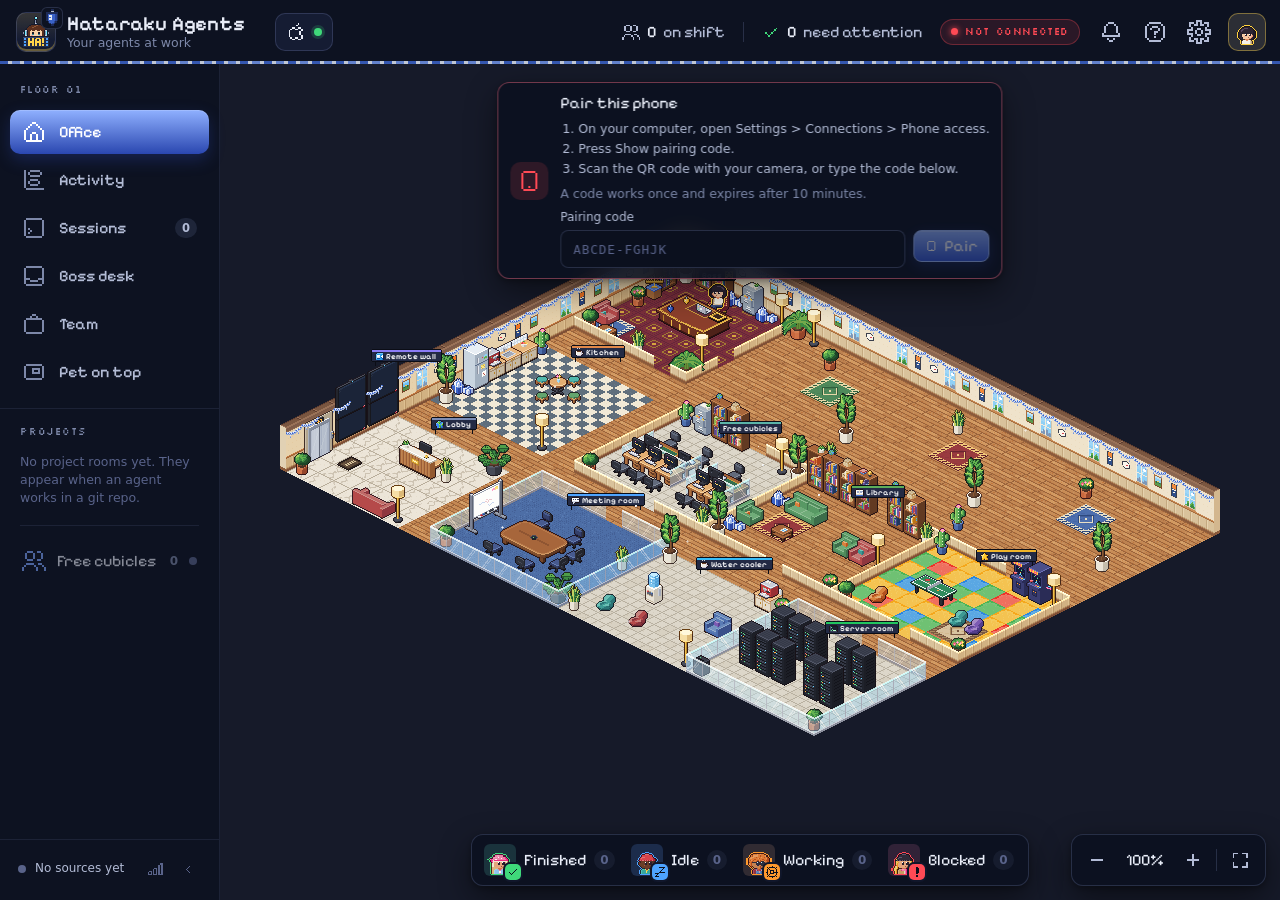
==== commit 268ae400: "Rebuild: npm install steps, README images, What's new" ====
--- a/demo/index.html
+++ b/demo/index.html
@@ -15,13 +15,13 @@
     <meta name="apple-mobile-web-app-status-bar-style" content="black-translucent" />
     <meta name="apple-mobile-web-app-title" content="Hataraku" />
     <title>Hataraku Agents</title>
-    <script type="module" crossorigin src="./assets/index-CBkT23sF.js"></script>
+    <script type="module" crossorigin src="./assets/index-DOy4nzFj.js"></script>
     <link rel="modulepreload" crossorigin href="./assets/CanvasPool-AVnmSNKq.js">
     <link rel="modulepreload" crossorigin href="./assets/canvasUtils-D9PJXwz_.js">
     <link rel="modulepreload" crossorigin href="./assets/RenderTargetSystem-C_1yGmji.js">
     <link rel="modulepreload" crossorigin href="./assets/getTextureBatchBindGroup-Ck77k8EI.js">
     <link rel="modulepreload" crossorigin href="./assets/getTexelRangeRects--bWe3apc.js">
-    <link rel="stylesheet" crossorigin href="./assets/index-DX8amfDq.css">
+    <link rel="stylesheet" crossorigin href="./assets/index-DC1bEbO0.css">
   </head>
   <body>
     <div id="root"></div>
--- a/demo/assets/index-DC1bEbO0.css
+++ b/demo/assets/index-DC1bEbO0.css
@@ -0,0 +1 @@
+@font-face{font-family:Pixelify Sans;font-style:normal;font-display:swap;font-weight:400;src:url([data-uri])format("woff2"),url(./pixelify-sans-cyrillic-400-normal-DfOZNMlW.woff)format("woff");unicode-range:U+301,U+400-45F,U+490-491,U+4B0-4B1,U+2116}@font-face{font-family:Pixelify Sans;font-style:normal;font-display:swap;font-weight:400;src:url(./pixelify-sans-latin-ext-400-normal-DdH6zlBQ.woff2)format("woff2"),url(./pixelify-sans-latin-ext-400-normal-BkfTUL4s.woff)format("woff");unicode-range:U+100-2BA,U+2BD-2C5,U+2C7-2CC,U+2CE-2D7,U+2DD-2FF,U+304,U+308,U+329,U+1D00-1DBF,U+1E00-1E9F,U+1EF2-1EFF,U+2020,U+20A0-20AB,U+20AD-20C0,U+2113,U+2C60-2C7F,U+A720-A7FF}@font-face{font-family:Pixelify Sans;font-style:normal;font-display:swap;font-weight:400;src:url(./pixelify-sans-latin-400-normal-DLrIX9QE.woff2)format("woff2"),url(./pixelify-sans-latin-400-normal-JapMNN6Z.woff)format("woff");unicode-range:U+??,U+131,U+152-153,U+2BB-2BC,U+2C6,U+2DA,U+2DC,U+304,U+308,U+329,U+2000-206F,U+20AC,U+2122,U+2191,U+2193,U+2212,U+2215,U+FEFF,U+FFFD}@font-face{font-family:Pixelify Sans;font-style:normal;font-display:swap;font-weight:500;src:url([data-uri])format("woff2"),url(./pixelify-sans-cyrillic-500-normal-CR9SIKMr.woff)format("woff");unicode-range:U+301,U+400-45F,U+490-491,U+4B0-4B1,U+2116}@font-face{font-family:Pixelify Sans;font-style:normal;font-display:swap;font-weight:500;src:url(./pixelify-sans-latin-ext-500-normal-BHT4w5qI.woff2)format("woff2"),url(./pixelify-sans-latin-ext-500-normal-Bkr-oq6R.woff)format("woff");unicode-range:U+100-2BA,U+2BD-2C5,U+2C7-2CC,U+2CE-2D7,U+2DD-2FF,U+304,U+308,U+329,U+1D00-1DBF,U+1E00-1E9F,U+1EF2-1EFF,U+2020,U+20A0-20AB,U+20AD-20C0,U+2113,U+2C60-2C7F,U+A720-A7FF}@font-face{font-family:Pixelify Sans;font-style:normal;font-display:swap;font-weight:500;src:url(./pixelify-sans-latin-500-normal-DC052d-m.woff2)format("woff2"),url(./pixelify-sans-latin-500-normal-Bq6pAlou.woff)format("woff");unicode-range:U+??,U+131,U+152-153,U+2BB-2BC,U+2C6,U+2DA,U+2DC,U+304,U+308,U+329,U+2000-206F,U+20AC,U+2122,U+2191,U+2193,U+2212,U+2215,U+FEFF,U+FFFD}@font-face{font-family:Pixelify Sans;font-style:normal;font-display:swap;font-weight:600;src:url([data-uri])format("woff2"),url(./pixelify-sans-cyrillic-600-normal-B3EuUOZG.woff)format("woff");unicode-range:U+301,U+400-45F,U+490-491,U+4B0-4B1,U+2116}@font-face{font-family:Pixelify Sans;font-style:normal;font-display:swap;font-weight:600;src:url(./pixelify-sans-latin-ext-600-normal-Dha6RiOG.woff2)format("woff2"),url(./pixelify-sans-latin-ext-600-normal-CDaIumwU.woff)format("woff");unicode-range:U+100-2BA,U+2BD-2C5,U+2C7-2CC,U+2CE-2D7,U+2DD-2FF,U+304,U+308,U+329,U+1D00-1DBF,U+1E00-1E9F,U+1EF2-1EFF,U+2020,U+20A0-20AB,U+20AD-20C0,U+2113,U+2C60-2C7F,U+A720-A7FF}@font-face{font-family:Pixelify Sans;font-style:normal;font-display:swap;font-weight:600;src:url(./pixelify-sans-latin-600-normal-Dd_Dy7u5.woff2)format("woff2"),url(./pixelify-sans-latin-600-normal-BNlgYbDL.woff)format("woff");unicode-range:U+??,U+131,U+152-153,U+2BB-2BC,U+2C6,U+2DA,U+2DC,U+304,U+308,U+329,U+2000-206F,U+20AC,U+2122,U+2191,U+2193,U+2212,U+2215,U+FEFF,U+FFFD}@font-face{font-family:Pixelify Sans;font-style:normal;font-display:swap;font-weight:700;src:url([data-uri])format("woff2"),url(./pixelify-sans-cyrillic-700-normal-BrZTw8tu.woff)format("woff");unicode-range:U+301,U+400-45F,U+490-491,U+4B0-4B1,U+2116}@font-face{font-family:Pixelify Sans;font-style:normal;font-display:swap;font-weight:700;src:url(./pixelify-sans-latin-ext-700-normal-ClyJstAh.woff2)format("woff2"),url(./pixelify-sans-latin-ext-700-normal-BadXkHzZ.woff)format("woff");unicode-range:U+100-2BA,U+2BD-2C5,U+2C7-2CC,U+2CE-2D7,U+2DD-2FF,U+304,U+308,U+329,U+1D00-1DBF,U+1E00-1E9F,U+1EF2-1EFF,U+2020,U+20A0-20AB,U+20AD-20C0,U+2113,U+2C60-2C7F,U+A720-A7FF}@font-face{font-family:Pixelify Sans;font-style:normal;font-display:swap;font-weight:700;src:url(./pixelify-sans-latin-700-normal-D3Xxx3QE.woff2)format("woff2"),url(./pixelify-sans-latin-700-normal-BctWAS0u.woff)format("woff");unicode-range:U+??,U+131,U+152-153,U+2BB-2BC,U+2C6,U+2DA,U+2DC,U+304,U+308,U+329,U+2000-206F,U+20AC,U+2122,U+2191,U+2193,U+2212,U+2215,U+FEFF,U+FFFD}@font-face{font-family:Silkscreen;font-style:normal;font-display:swap;font-weight:400;src:url([data-uri])format("woff2"),url([data-uri])format("woff");unicode-range:U+100-2BA,U+2BD-2C5,U+2C7-2CC,U+2CE-2D7,U+2DD-2FF,U+304,U+308,U+329,U+1D00-1DBF,U+1E00-1E9F,U+1EF2-1EFF,U+2020,U+20A0-20AB,U+20AD-20C0,U+2113,U+2C60-2C7F,U+A720-A7FF}@font-face{font-family:Silkscreen;font-style:normal;font-display:swap;font-weight:400;src:url(./silkscreen-latin-400-normal-CtPo2yA5.woff2)format("woff2"),url(./silkscreen-latin-400-normal-D0DfPJut.woff)format("woff");unicode-range:U+??,U+131,U+152-153,U+2BB-2BC,U+2C6,U+2DA,U+2DC,U+304,U+308,U+329,U+2000-206F,U+20AC,U+2122,U+2191,U+2193,U+2212,U+2215,U+FEFF,U+FFFD}:root{--radius-xs:6px;--radius-sm:8px;--radius:10px;--radius-lg:12px;--radius-pill:999px;--topbar-h:64px;--sidebar-w:220px;--panel-w:368px;--ease-out:cubic-bezier(.2, .8, .2, 1);--ease-spring:cubic-bezier(.34, 1.4, .64, 1);--dir:1}:root[dir=rtl]{--dir:-1}[data-status=working],[data-tone=working],[data-tone=pending]{--tone:var(--working)}[data-status=idle],[data-tone=idle]{--tone:var(--idle)}[data-status=finished],[data-tone=finished],[data-tone=passing]{--tone:var(--finished)}[data-status=blocked],[data-tone=blocked],[data-tone=error],[data-tone=failing]{--tone:var(--blocked)}[data-tone=boss]{--tone:var(--boss)}[data-tone=merge]{--tone:var(--merge)}[data-tone=info],[data-status=gone],[data-tone=none],[data-tone=unknown]{--tone:var(--info)}*,:before,:after{box-sizing:border-box}html,body,#root{height:100%;margin:0}body{background:var(--bg-app);color:var(--text);font:400 max(14px, var(--fs-floor))/1.45 var(--font-body);font-variant-ligatures:no-common-ligatures;-webkit-font-smoothing:antialiased;-moz-osx-font-smoothing:grayscale;overflow:hidden}button,input,select,textarea{font:inherit;color:inherit}button{cursor:pointer;text-align:inherit;background:0 0;border:0;padding:0}button:disabled{cursor:default}a{color:var(--accent-hi);text-decoration:none}h1,h2,h3,p,ul,ol,dl,dd{margin:0;padding:0}ul,ol{list-style:none}:focus-visible{outline:2px solid var(--accent-hi);outline-offset:2px;border-radius:var(--radius-xs)}::selection{background:color-mix(in srgb, var(--accent-hi) 40%, transparent)}*{scrollbar-width:thin;scrollbar-color:var(--line-3) transparent}.muted{color:var(--text-3)}.mono{font-family:var(--font-mono);font-size:12.5px}.eyebrow{font:400 max(10px, var(--fs-tiny-floor))/1 var(--font-tiny);letter-spacing:var(--tiny-tracking);text-transform:uppercase;color:var(--text-3)}kbd{border-radius:var(--radius-xs);background:var(--bg-card-2);border:1px solid var(--line-2);min-width:22px;height:22px;font:600 max(11.5px, var(--fs-floor))/1 var(--font-body);color:var(--text);white-space:nowrap;border-bottom-width:2px;place-items:center;padding:0 6px;display:inline-grid}.icon{width:var(--isz,18px);height:var(--isz,18px);flex:none;line-height:0;display:inline-flex}.icon svg{width:100%;height:100%;display:block}.icon[data-size=xs]{--isz:12px}.icon[data-size=sm]{--isz:18px}.icon[data-size=md]{--isz:24px}.icon[data-size=lg]{--isz:48px}.icon[data-size=xl]{--isz:72px}.icon[data-spin=true] svg{animation:1.6s steps(8,end) infinite spin}:root[dir=rtl] :is(code,pre,kbd,.mono,.mono-ish,.hooks-file,.pw-code,.pw-address-url,.phone-inline-code,.phone-url-text,.phone-code,.phone-code-input,.phone-build-error,.cell-model){direction:ltr;unicode-bidi:isolate}:root[dir=rtl] :is(.bubble,.msg-tool,.cell-title,.worker-sub,.todo-text,.attention-msg,.pr-title,.feed-detail,.envelope-detail),:root[dir=rtl] :is(input:not([type=checkbox],[type=radio],[type=range]),textarea){unicode-bidi:plaintext}:root[dir=rtl] .icon:is([data-icon=chevron-left],[data-icon=chevron-right],[data-icon=arrow-left],[data-icon=arrow-right],[data-icon=forward],[data-icon=send],[data-icon=undo],[data-icon=redo],[data-icon=login],[data-icon=logout]) svg{scale:-1 1}.status-pill[data-status=working] .icon[data-spin=true] svg{animation-duration:2.4s}@keyframes spin{to{transform:rotate(360deg)}}.src-glyph svg{overflow:visible}.src-glyph .sg-stroke{fill:none;stroke:#e07a50;stroke-width:2.6px;stroke-linecap:round}.src-glyph[data-source=codex] .sg-frame{fill:#20283f;stroke:#d9def0;stroke-width:1.6px}.src-glyph[data-source=codex] .sg-fill{fill:#fff}.src-glyph[data-source=t3] .sg-bg{fill:#2ccf9f}.src-glyph[data-source=t3] .sg-ink{fill:#0b1a17}.src-glyph[data-source=hermes] .sg-wing{fill:#b9a4ff}.src-glyph[data-source=hermes] .sg-fill{fill:#ffd34a}.src-glyph[data-source=cursor] .sg-frame{fill:#16161b;stroke:#c9ccd6;stroke-width:1.6px}.src-glyph[data-source=cursor] .sg-fill{fill:#f4f4f6}.src-glyph[data-source=windsurf] .sg-wave{fill:none;stroke:#3ddbb8;stroke-width:2.6px;stroke-linecap:round}.src-glyph[data-source=antigravity] .sg-fill{fill:#5b9bff}.src-glyph[data-source=antigravity] .sg-pad{fill:#ffcf4a}.src-glyph[data-source=demo] .sg-fill{fill:#ff8fd0}.portrait{image-rendering:pixelated;width:var(--psz,28px);height:var(--psz,28px);flex:none;display:block}.portrait[data-size=xs]{--psz:20px}.portrait[data-size=sm]{--psz:28px}.portrait[data-size=md]{--psz:40px}.portrait[data-size=lg]{--psz:56px}.portrait[data-size=xl]{--psz:112px}.character-preview,.swatch{image-rendering:pixelated;display:block}.status-dot{background:var(--tone,var(--text-4));width:8px;height:8px;box-shadow:0 0 0 3px color-mix(in srgb, var(--tone,transparent) 18%, transparent);border-radius:50%;flex:none}.status-dot[data-status=ok]{--tone:var(--finished)}.status-dot[data-status=off],.status-dot[data-status=none]{--tone:var(--text-4);box-shadow:none}.status-dot[data-pulse=true]{animation:1.4s ease-in-out infinite dot-pulse}@keyframes dot-pulse{50%{box-shadow:0 0 0 5px color-mix(in srgb, var(--tone) 6%, transparent)}}.status-pill{border-radius:var(--radius-sm);background:color-mix(in srgb, var(--tone) 18%, var(--bg-panel));border:1px solid color-mix(in srgb, var(--tone) 60%, transparent);height:28px;color:color-mix(in srgb, var(--tone) 30%, var(--text));font:400 16px/1 var(--font-pixel);white-space:nowrap;align-items:center;gap:6px;min-width:0;max-width:100%;padding-block:0;padding-inline:8px 10px;display:inline-flex}.status-pill>span:not(.icon){text-overflow:ellipsis;min-width:0;overflow:hidden}.status-pill .icon{color:var(--tone)}.status-pill[data-compact=true]{height:26px;padding-block:0;padding-inline:6px 8px}.status-pill-kind{color:color-mix(in srgb, var(--tone) 18%, var(--text-2));font:500 max(13px, var(--fs-floor))/1 var(--font-body);flex:0 auto}.chip{border-radius:var(--radius-sm);background:var(--bg-card);border:1px solid var(--line-2);height:28px;color:var(--text);font-size:max(13.5px, var(--fs-floor));white-space:nowrap;align-items:center;gap:7px;padding:0 10px;display:inline-flex}.chip-muted{height:22px;font:500 max(12px, var(--fs-floor))/1 var(--font-body);color:var(--text-2);background:var(--bg-card-2);border-color:var(--line);padding:0 8px}.badge{top:2px;border-radius:var(--radius-pill);background:var(--blocked);min-width:17px;height:17px;color:var(--ink-on-strong);font:700 max(10.5px, var(--fs-floor))/17px var(--font-body);font-variant-numeric:tabular-nums;text-align:center;box-shadow:0 0 0 2px var(--bg-chrome);pointer-events:none;padding:0 4px;position:absolute;inset-inline-end:1px}.tone-icon{border-radius:var(--radius-sm);background:color-mix(in srgb, var(--tone,var(--info)) 16%, transparent);width:28px;height:28px;color:var(--tone,var(--info));border:1px solid color-mix(in srgb, var(--tone,var(--info)) 30%, transparent);flex:none;place-items:center;display:inline-grid}.icon-btn{border-radius:var(--radius-sm);width:30px;height:30px;color:var(--text-2);transition:background-color .15s, color .15s, transform .12s var(--ease-out);flex:none;place-items:center;display:inline-grid;position:relative}.icon-btn[data-size=lg]{border-radius:var(--radius);width:38px;height:38px}.icon-btn[data-size=xs]{border-radius:var(--radius-xs);width:24px;height:24px}.icon-btn:hover:not(:disabled){background:var(--bg-hover);color:var(--text)}.icon-btn:active:not(:disabled){transform:scale(.92)}.icon-btn[data-active=true],.icon-btn[aria-pressed=true]{background:color-mix(in srgb, var(--accent) 22%, transparent);color:color-mix(in srgb, var(--accent-hi) 25%, var(--text))}.icon-btn:disabled{opacity:.4}.btn{border-radius:var(--radius-sm);height:36px;font:400 16px/1 var(--font-pixel);white-space:nowrap;transition:background-color .15s, border-color .15s, color .15s, transform .12s var(--ease-out), box-shadow .15s;justify-content:center;align-items:center;gap:8px;padding:0 14px;display:inline-flex}.btn:active:not(:disabled){transform:translateY(1px)scale(.985)}.btn:disabled{opacity:.45}.btn-block{width:100%}.btn-sm{gap:7px;height:32px;padding:0 11px}.btn-xs{height:26px;font:600 max(12.5px, var(--fs-floor))/1 var(--font-body);gap:5px;padding:0 8px}.btn-primary{background:linear-gradient(180deg, var(--accent-hi), var(--accent));color:var(--accent-ink);border:1px solid color-mix(in srgb, var(--accent-hi) 88%, var(--accent-ink));box-shadow:inset 0 1px 0 color-mix(in srgb, var(--accent-ink) 18%, transparent), 0 4px 14px color-mix(in srgb, var(--accent) 30%, transparent)}.btn-primary.btn-block{border-radius:var(--radius-sm);height:46px;font-size:20px}.btn-primary.btn-block.btn-sm{height:34px;font-size:16px}.btn-primary:hover:not(:disabled){background:linear-gradient(180deg, color-mix(in srgb, var(--accent-hi) 82%, var(--accent-ink)), var(--accent-hi));box-shadow:inset 0 1px 0 color-mix(in srgb, var(--accent-ink) 22%, transparent), 0 6px 18px color-mix(in srgb, var(--accent) 42%, transparent)}.btn-secondary{background:var(--bg-card-2);border:1px solid var(--line-2);color:var(--text)}.btn-secondary:hover:not(:disabled){background:var(--bg-hover);border-color:var(--line-3)}.btn-ghost{color:var(--text-2);border:1px solid var(--line)}.btn-ghost:hover:not(:disabled){background:var(--bg-hover);color:var(--text);border-color:var(--line-2)}.btn-approve{background:color-mix(in srgb, var(--finished) 85%, black);color:var(--ink-on-status);border:1px solid var(--finished);flex:1}.btn-approve:hover:not(:disabled){background:var(--finished)}.btn-deny{color:color-mix(in srgb, var(--blocked) 45%, var(--text));border:1px solid color-mix(in srgb, var(--blocked) 55%, transparent);background:0 0;flex:1}.btn-deny:hover:not(:disabled){background:color-mix(in srgb, var(--blocked) 16%, transparent);color:var(--text)}.link{color:var(--accent-hi);font-weight:500}.link:hover{text-decoration:underline}.input{border-radius:var(--radius-sm);background:var(--bg-input);border:1px solid var(--line-2);width:100%;height:38px;color:var(--text);outline:none;padding:0 12px;transition:border-color .15s,box-shadow .15s}.input:focus{border-color:var(--accent-hi);box-shadow:0 0 0 3px color-mix(in srgb, var(--accent-hi) 20%, transparent)}.input::placeholder{color:var(--text-4)}select.input,.input[list]{appearance:none;background-image:linear-gradient(45deg, transparent 50%, var(--text-3) 50%), linear-gradient(135deg, var(--text-3) 50%, transparent 50%);background-position:calc(100% - 19px),calc(100% - 14px);background-repeat:no-repeat;background-size:5px 5px;padding-inline-end:32px}:root[dir=rtl] :is(select.input,.input[list]){background-position:14px,19px}select.input{cursor:pointer}select.input option{background:var(--bg-panel);color:var(--text)}.input[list]::-webkit-calendar-picker-indicator{opacity:0;cursor:pointer}.toggle{border-radius:var(--radius-pill);background:var(--bg-input);border:1px solid var(--line-2);flex:none;width:40px;height:22px;transition:background-color .18s,border-color .18s;position:relative}.toggle-knob{top:2px;background:var(--text-3);width:16px;height:16px;transition:transform .2s var(--ease-spring), background-color .18s;border-radius:50%;position:absolute;inset-inline-start:2px}.toggle[aria-checked=true]{background:var(--accent);border-color:var(--accent-hi)}.toggle[aria-checked=true] .toggle-knob{transform:translateX(calc(18px * var(--dir)));background:var(--accent-ink)}.toggle:disabled{opacity:.4}.segmented{border-radius:var(--radius);background:var(--bg-input);border:1px solid var(--line);flex-wrap:wrap;gap:3px;padding:3px;display:flex}.segmented-item{border-radius:var(--radius-sm);max-width:100%;height:32px;font:400 16px/1 var(--font-pixel);color:var(--text-3);white-space:nowrap;flex:1 1 0;justify-content:center;align-items:center;gap:6px;padding:0 8px;transition:background-color .15s,color .15s;display:inline-flex}.segmented-item span{text-overflow:ellipsis;min-width:0;overflow:hidden}.segmented-item:hover{color:var(--text);background:var(--bg-card)}.segmented-item[aria-checked=true]{background:linear-gradient(180deg, var(--accent-hi), var(--accent));color:var(--accent-ink);box-shadow:inset 0 1px 0 color-mix(in srgb, var(--accent-ink) 16%, transparent)}.range{min-width:0;accent-color:var(--accent-hi);cursor:pointer;flex:1;height:4px}.has-tip{position:relative}.has-tip:after{content:attr(data-tip);z-index:60;border-radius:var(--radius-sm);background:var(--bg-tip);border:1px solid var(--line-2);min-width:max-content;box-shadow:var(--shadow);color:var(--text-2);font:400 max(12.5px, var(--fs-floor))/1.5 var(--font-body);white-space:pre;opacity:0;pointer-events:none;transition:opacity .14s, transform .14s var(--ease-out);padding:8px 11px;position:absolute;top:calc(100% + 10px);left:50%;transform:translate(-50%,-4px)}.has-tip:hover:after,.has-tip:focus-visible:after{opacity:1;transition-delay:.25s;transform:translate(-50%)}.has-tip:focus-visible:after{transition-delay:0s}.has-tip[data-tip-align=start]:after{inset-inline:0 auto;transform:translateY(-4px)}.has-tip[data-tip-align=start]:hover:after,.has-tip[data-tip-align=start]:focus-visible:after{transform:translate(0)}.has-tip[data-tip-align=end]:after{inset-inline:auto 0;transform:translateY(-4px)}.has-tip[data-tip-align=end]:hover:after,.has-tip[data-tip-align=end]:focus-visible:after{transform:translate(0)}.empty{text-align:center;color:var(--text-3);flex-direction:column;align-items:center;gap:8px;padding:40px 24px;display:flex}.empty-icon{background:var(--bg-card);border:1px solid var(--line);width:84px;height:84px;color:var(--text-4);border-radius:20px;place-items:center;margin-bottom:6px;display:grid}.empty-title{font:500 18px/1.2 var(--font-pixel);color:var(--text)}.empty-text{max-width:300px;font-size:max(13.5px, var(--fs-floor))}@media (prefers-reduced-motion:reduce){*,:before,:after{transition-duration:.001ms!important;transition-delay:0s!important;animation-duration:.001ms!important;animation-iteration-count:1!important}.toast-timer{display:none}}html[data-reduced-motion=true] *,html[data-reduced-motion=true] :before,html[data-reduced-motion=true] :after{transition-duration:.001ms!important;transition-delay:0s!important;animation-duration:.001ms!important;animation-iteration-count:1!important}html[data-reduced-motion=true] .toast-timer{display:none}:root,[data-theme=night]{--bg-app:#0a0e1a;--bg-chrome:#0d1221;--bg-panel:#10162a;--bg-card:#151c33;--bg-card-2:#1a2240;--bg-hover:#1f2848;--bg-input:#0b101e;--bg-overlay:#0c1120e6;--bg-tip:#060914;--bg-office:#161a29;--bg-stage-top:#2a2440;--bg-stage-bottom:#3a2b2a;--checker-a:#1a2140;--checker-b:#161c37;--wash:#94a7de21;--line:#94a7de1c;--line-2:#94a7de33;--line-3:#94a7de52;--text:#e9edf8;--text-2:#b3bcd6;--text-3:#7d88a9;--text-4:#59638a;--accent:#2f66f0;--accent-hi:#4a7dff;--accent-lo:#2350c8;--accent-ink:#fff;--working:#ff9a2e;--idle:#4ea3ff;--finished:#3fd97a;--blocked:#ff4a55;--boss:#ffd34a;--merge:#a77bff;--question:#ffb547;--info:#8ea3dc;--project-icon:#7fa6ff;--select:#4ee6ff;--ink-on-status:#0b0f1c;--ink-on-strong:#fff;--scrim:#080b16b3;--scrim-ink:#fff;--shadow-ink:#000;--shadow-sm:0 2px 8px #0000004d;--shadow:0 12px 32px #00000073, 0 2px 6px #0000004d;--lightningcss-light: ;--lightningcss-dark:initial;color-scheme:dark}[data-theme=cream]{--bg-app:#f4ecdb;--bg-chrome:#ede3cc;--bg-panel:#faf5e9;--bg-card:#fffbf2;--bg-card-2:#f3e9d4;--bg-hover:#eadcc0;--bg-input:#fffdf8;--bg-overlay:#faf5e9f0;--bg-tip:#fffdf8;--bg-office:#e6dac0;--bg-stage-top:#f7e7cf;--bg-stage-bottom:#efc9a6;--checker-a:#f1e5cd;--checker-b:#e9dabd;--wash:#5a401e17;--line:#4a341824;--line-2:#4a34183d;--line-3:#4a341861;--text:#1f1a14;--text-2:#463d31;--text-3:#685c4d;--text-4:#948775;--accent:#1a5f5b;--accent-hi:#1f6f6a;--accent-lo:#154e4a;--accent-ink:#fff;--working:#a65006;--idle:#2b62b0;--finished:#256f36;--blocked:#bd2e38;--boss:#716200;--merge:#6c43b4;--question:#955700;--info:#5a6a86;--project-icon:#2f63c0;--select:#0a7d8c;--ink-on-status:#fff;--ink-on-strong:#fff;--scrim:#281e12a8;--scrim-ink:#fff8ec;--shadow-ink:#4a3418;--shadow-sm:0 2px 8px #4a34181f;--shadow:0 12px 32px #4a34182e, 0 2px 6px #4a34181a;--lightningcss-light:initial;--lightningcss-dark: ;color-scheme:light}[data-theme=sage]{--bg-app:#111714;--bg-chrome:#141b17;--bg-panel:#17201b;--bg-card:#1c2721;--bg-card-2:#212e27;--bg-hover:#28372f;--bg-input:#0e1411;--bg-overlay:#121915eb;--bg-tip:#0a0f0c;--bg-office:#1a231e;--bg-stage-top:#26332c;--bg-stage-bottom:#34302a;--checker-a:#1f2a24;--checker-b:#1a241f;--wash:#aacdb91f;--line:#aacdb91c;--line-2:#aacdb933;--line-3:#aacdb952;--text:#e5ede7;--text-2:#b0c2b6;--text-3:#879b8e;--text-4:#5d7166;--accent:#3d7c72;--accent-hi:#5fa497;--accent-lo:#326960;--accent-ink:#fff;--working:#eea04f;--idle:#73b3ec;--finished:#86d39a;--blocked:#f07070;--boss:#e8cb62;--merge:#b598e8;--question:#f2b45a;--info:#93a99c;--project-icon:#8fb8e8;--select:#6fe3d6;--ink-on-status:#0e1411;--ink-on-strong:#fff;--scrim:#080c0ab3;--scrim-ink:#fff;--shadow-ink:#000;--shadow-sm:0 2px 8px #0000004d;--shadow:0 12px 32px #00000073, 0 2px 6px #0000004d;--lightningcss-light: ;--lightningcss-dark:initial;color-scheme:dark}[data-theme=sakura]{--bg-app:#fbf0f2;--bg-chrome:#f6e4e9;--bg-panel:#fff7f9;--bg-card:#fffcfd;--bg-card-2:#f8e7ec;--bg-hover:#f1d9e0;--bg-input:#fffdfe;--bg-overlay:#fff7f9f0;--bg-tip:#fffdfe;--bg-office:#f1dce2;--bg-stage-top:#fbe7ed;--bg-stage-bottom:#f0d0d4;--checker-a:#f7e4e9;--checker-b:#f1d9e0;--wash:#78284614;--line:#6e284221;--line-2:#6e284238;--line-3:#6e28425c;--text:#2b1820;--text-2:#553643;--text-3:#7a5764;--text-4:#a5848f;--accent:#8a3a7c;--accent-hi:#9a4389;--accent-lo:#752f69;--accent-ink:#fff;--working:#a24f00;--idle:#2b62b0;--finished:#24703a;--blocked:#c22a1e;--boss:#716200;--merge:#5a49b0;--question:#955700;--info:#6a5a70;--project-icon:#2f63c0;--select:#0a7d8c;--ink-on-status:#fff;--ink-on-strong:#fff;--scrim:#2b1820a8;--scrim-ink:#fff7f9;--shadow-ink:#5a2a3a;--shadow-sm:0 2px 8px #5a2a3a1f;--shadow:0 12px 32px #5a2a3a2e, 0 2px 6px #5a2a3a1a;--lightningcss-light:initial;--lightningcss-dark: ;color-scheme:light}[data-theme=terminal]{--bg-app:#050806;--bg-chrome:#070b08;--bg-panel:#090e0a;--bg-card:#0d150f;--bg-card-2:#111c13;--bg-hover:#162518;--bg-input:#030504;--bg-overlay:#070b08ed;--bg-tip:#020302;--bg-office:#060a07;--bg-stage-top:#0c1b10;--bg-stage-bottom:#12180c;--checker-a:#0e1810;--checker-b:#0a120c;--wash:#50ff7817;--line:#50ff781f;--line-2:#50ff7838;--line-3:#50ff785c;--text:#c4f7cf;--text-2:#8edb9f;--text-3:#5fae73;--text-4:#3d7a4d;--accent:#22b452;--accent-hi:#45e070;--accent-lo:#1a9343;--accent-ink:#021006;--working:#ffb52e;--idle:#4fd2ff;--finished:#6dff8e;--blocked:#ff5c5c;--boss:#f2f27a;--merge:#d08cff;--question:#ffc94d;--info:#7fbf8f;--project-icon:#4fd2ff;--select:#4fd2ff;--ink-on-status:#021006;--ink-on-strong:#021006;--scrim:#000000bf;--scrim-ink:#c4f7cf;--shadow-ink:#000;--shadow-sm:0 2px 8px #00000080;--shadow:0 12px 32px #0009, 0 0 0 1px #50ff7814;--lightningcss-light: ;--lightningcss-dark:initial;color-scheme:dark}[data-theme=contrast]{--bg-app:#000;--bg-chrome:#000;--bg-panel:#050505;--bg-card:#0e0e0e;--bg-card-2:#171717;--bg-hover:#2a2a2a;--bg-input:#000;--bg-overlay:#000000f2;--bg-tip:#000;--bg-office:#000;--bg-stage-top:#151515;--bg-stage-bottom:#1f1f1f;--checker-a:#171717;--checker-b:#0e0e0e;--wash:#ffffff29;--line:#ffffff73;--line-2:#ffffffa6;--line-3:#ffffffe6;--text:#fff;--text-2:#f2f2f2;--text-3:#d4d4d4;--text-4:#a6a6a6;--accent:#10d8f0;--accent-hi:#6cf0ff;--accent-lo:#00b4cc;--accent-ink:#000;--working:#ffa53d;--idle:#78bcff;--finished:#4dff88;--blocked:#ff6b6b;--boss:#ffe14d;--merge:#d4a8ff;--question:#ffc857;--info:#d0d0d0;--project-icon:#8cc4ff;--select:#ff8af2;--ink-on-status:#000;--ink-on-strong:#000;--scrim:#000000d9;--scrim-ink:#fff;--shadow-ink:#000;--shadow-sm:0 0 0 1px #ffffff59;--shadow:0 0 0 1px #fff9, 0 12px 32px #000c;--lightningcss-light: ;--lightningcss-dark:initial;color-scheme:dark}@font-face{font-family:Hataraku Mono;src:local(SFMono-Regular),local(SF Mono),local(Menlo-Regular),local(Menlo),local(Consolas),local(DejaVu Sans Mono);font-weight:100 500;size-adjust:88%}@font-face{font-family:Hataraku Mono;src:local(SFMono-Bold),local(SF Mono Bold),local(Menlo-Bold),local(Menlo Bold),local(Consolas Bold),local(DejaVu Sans Mono Bold);font-weight:600 900;size-adjust:88%}:root{--stack-system:ui-sans-serif, var(--script-fonts,) system-ui, -apple-system, "Segoe UI", Roboto, "Helvetica Neue", Arial, sans-serif;--stack-roman:"Iowan Old Style", "Palatino Linotype", Palatino, Georgia, "Times New Roman", var(--script-fonts,) serif;--stack-rounded:ui-rounded, "SF Pro Rounded", "Nunito", "Varela Round", var(--script-fonts,) system-ui, -apple-system, sans-serif;--stack-mono:ui-monospace, "SF Mono", "Cascadia Code", Menlo, Consolas, var(--script-fonts,) monospace}:root,[data-font=pixel]{--font-pixel:"Pixelify Sans", var(--script-fonts,) ui-rounded, system-ui, sans-serif;--font-tiny:"Silkscreen", "Pixelify Sans", var(--script-fonts,) ui-monospace, monospace;--font-body:var(--stack-system);--font-mono:var(--stack-mono);--fs-floor:0px;--fs-tiny-floor:0px;--tiny-tracking:.08em}[data-font=pixel-all]{--font-pixel:"Pixelify Sans", var(--script-fonts,) ui-rounded, system-ui, sans-serif;--font-tiny:"Silkscreen", "Pixelify Sans", var(--script-fonts,) ui-monospace, monospace;--font-body:"Pixelify Sans", var(--script-fonts,) ui-rounded, system-ui, sans-serif;--font-mono:var(--stack-mono);--fs-floor:16px;--fs-tiny-floor:0px;--tiny-tracking:.08em}[data-font=roman]{--font-pixel:var(--stack-roman);--font-tiny:var(--stack-roman);--font-body:var(--stack-roman);--font-mono:var(--stack-mono);--fs-floor:0px;--fs-tiny-floor:11px;--tiny-tracking:.1em}[data-font=sans]{--font-pixel:var(--stack-system);--font-tiny:var(--stack-system);--font-body:var(--stack-system);--font-mono:var(--stack-mono);--fs-floor:0px;--fs-tiny-floor:10.5px;--tiny-tracking:.06em}[data-font=rounded]{--font-pixel:ui-rounded, "SF Pro Rounded", "Arial Rounded MT Bold", "Nunito", "Varela Round", var(--script-fonts,) system-ui, sans-serif;--font-tiny:var(--stack-rounded);--font-body:var(--stack-rounded);--font-mono:var(--stack-mono);--fs-floor:0px;--fs-tiny-floor:10.5px;--tiny-tracking:.06em}[data-font=mono]{--font-pixel:"Hataraku Mono", var(--stack-mono);--font-tiny:"Hataraku Mono", var(--stack-mono);--font-body:"Hataraku Mono", var(--stack-mono);--font-mono:var(--stack-mono);--fs-floor:0px;--fs-tiny-floor:10.5px;--tiny-tracking:.04em}.theme-grid{grid-template-columns:repeat(2,minmax(0,1fr));gap:8px;display:grid}.theme-option,.font-option{border-radius:var(--radius);border:1px solid var(--line);background:var(--bg-card);min-width:0;transition:border-color .15s, background-color .15s, transform .12s var(--ease-out);flex-direction:column;gap:7px;padding:6px;display:flex}.theme-option:hover,.font-option:hover{border-color:var(--line-3)}.theme-option:active,.font-option:active{transform:scale(.98)}.theme-option[aria-checked=true],.font-option[aria-checked=true]{border-color:var(--accent-hi);box-shadow:0 0 0 2px color-mix(in srgb, var(--accent-hi) 35%, transparent)}.theme-option-name{font:400 16px/1 var(--font-pixel);color:var(--text-2);text-overflow:ellipsis;white-space:nowrap;padding:0 2px 1px;overflow:hidden}.theme-option[aria-checked=true] .theme-option-name{color:var(--text)}.theme-swatch{border-radius:var(--radius-xs);border:1px solid var(--line-2);background:var(--bg-app);grid-template-rows:9px minmax(0,1fr);grid-template-columns:14px minmax(0,1fr);height:46px;display:grid;overflow:hidden}.theme-swatch-top{background:var(--bg-chrome);border-bottom:1px solid var(--line);grid-column:1/-1}.theme-swatch-side{background:var(--bg-chrome);border-inline-end:1px solid var(--line);flex-direction:column;gap:3px;padding:4px 3px;display:flex}.theme-swatch-side i{background:var(--text-4);border-radius:1px;height:3px}.theme-swatch-side i:first-child{background:var(--accent-hi)}.theme-swatch-main{background:var(--bg-office);flex-direction:column;justify-content:space-between;min-width:0;padding:5px 6px;display:flex}.theme-swatch-text{flex-direction:column;gap:3px;display:flex}.theme-swatch-text i{background:var(--text);border-radius:1px;width:80%;height:3px}.theme-swatch-text i+i{background:var(--text-3);width:55%}.theme-swatch-dots{gap:3px;display:flex}.theme-swatch-dots i{background:var(--tone);border-radius:2px;width:7px;height:7px}.font-option{color:var(--text-2);align-items:flex-start;gap:6px;padding:9px 11px 10px}.font-option[aria-checked=true]{color:var(--text)}.font-option-name{font:500 16px/1.15 var(--font-pixel);color:var(--text)}.font-option-sample{text-overflow:ellipsis;white-space:nowrap;max-width:100%;font:400 max(12.5px, var(--fs-floor))/1.2 var(--font-body);color:var(--text-3);overflow:hidden}[data-holiday=halloween]:not([data-theme=contrast]){--accent:var(--lightningcss-light,#a8420a)var(--lightningcss-dark,#b8460c);--accent-hi:var(--lightningcss-light,#9a3d08)var(--lightningcss-dark,#ff9a3c);--accent-lo:var(--lightningcss-light,#86350a)var(--lightningcss-dark,#96390a);--accent-ink:#fff}[data-holiday=christmas]:not([data-theme=contrast]){--accent:var(--lightningcss-light,#b3262e)var(--lightningcss-dark,#c42a36);--accent-hi:var(--lightningcss-light,#a3222a)var(--lightningcss-dark,#ff6b73);--accent-lo:var(--lightningcss-light,#8e1d24)var(--lightningcss-dark,#a2222c);--accent-ink:#fff}[data-holiday=newyear]:not([data-theme=contrast]){--accent:var(--lightningcss-light,#7a5a00)var(--lightningcss-dark,#e8b730);--accent-hi:var(--lightningcss-light,#755600)var(--lightningcss-dark,#ffd25a);--accent-lo:var(--lightningcss-light,#634a00)var(--lightningcss-dark,#c99a1c);--accent-ink:var(--lightningcss-light,#fff)var(--lightningcss-dark,#1a1300)}[data-holiday=hanukkah]:not([data-theme=contrast]){--accent:var(--lightningcss-light,#2b4fbf)var(--lightningcss-dark,#3558d4);--accent-hi:var(--lightningcss-light,#2a4cb8)var(--lightningcss-dark,#8fb0ff);--accent-lo:var(--lightningcss-light,#233f9c)var(--lightningcss-dark,#2a47b0);--accent-ink:#fff}[data-holiday=easter]:not([data-theme=contrast]){--accent:var(--lightningcss-light,#6a3fc4)var(--lightningcss-dark,#7448d6);--accent-hi:var(--lightningcss-light,#6236b8)var(--lightningcss-dark,#b99cff);--accent-lo:var(--lightningcss-light,#5631a6)var(--lightningcss-dark,#5f38b8);--accent-ink:#fff}[data-holiday=valentines]:not([data-theme=contrast]){--accent:var(--lightningcss-light,#b8285a)var(--lightningcss-dark,#c8325f);--accent-hi:var(--lightningcss-light,#a8234f)var(--lightningcss-dark,#ff7ea6);--accent-lo:var(--lightningcss-light,#961f47)var(--lightningcss-dark,#a8284f);--accent-ink:#fff}[data-holiday=lunarnewyear]:not([data-theme=contrast]){--accent:var(--lightningcss-light,#b01c28)var(--lightningcss-dark,#c41f2c);--accent-hi:var(--lightningcss-light,#a3171f)var(--lightningcss-dark,#ffb02e);--accent-lo:var(--lightningcss-light,#8f1820)var(--lightningcss-dark,#a01a25);--accent-ink:#fff}.app[data-mode=office]{grid-template-columns:var(--sidebar-w) minmax(0, 1fr) auto;grid-template-rows:var(--topbar-h) minmax(0, 1fr);background:var(--bg-app);grid-template-areas:"top top top""side stage panel";display:grid;position:fixed;inset:0}.topbar{z-index:20;background:var(--bg-chrome);border-bottom:1px solid var(--line);grid-area:top;align-items:center;gap:18px;min-width:0;padding-block:0;padding-inline:16px 14px;display:flex}.brand{min-width:calc(var(--sidebar-w) - 16px);flex:none;align-items:center;gap:11px;padding-inline-end:12px;display:flex}.brand-mark{border-radius:var(--radius);width:40px;height:40px;color:var(--text-2);background:linear-gradient(180deg, color-mix(in srgb, var(--boss) 14%, transparent), transparent 70%), var(--bg-card);border:1px solid var(--line-2);box-shadow:inset 0 -2px 0 color-mix(in srgb, var(--boss) 35%, transparent);place-items:center;display:grid}.brand-logo{width:32px;height:32px;image-rendering:pixelated;display:block}.brand-text{flex-direction:column;gap:3px;min-width:0;display:flex}.brand-title{font:600 20px/1 var(--font-pixel);color:var(--text);letter-spacing:.01em;white-space:nowrap}.brand-sub{font-size:max(12.5px, var(--fs-floor));color:var(--text-3);white-space:nowrap;line-height:1}.topbar-chips{flex:1;align-items:center;gap:8px;min-width:0;margin:-6px 0;padding:6px 0;display:flex;overflow:clip visible}.top-chip{border-radius:var(--radius);background:var(--bg-card);border:1px solid var(--line-2);height:38px;font:400 16px/1 var(--font-pixel);color:var(--text);cursor:default;flex:none;align-items:center;gap:8px;padding-block:0;padding-inline:10px 12px;transition:border-color .15s,background-color .15s,opacity .15s;display:inline-flex}.top-chip:hover,.top-chip:focus-visible{border-color:var(--line-3);background:var(--bg-card-2)}.top-chip .icon[data-size=sm]{--isz:20px}.top-chip[data-connected=false]{opacity:.5}.top-chip[data-connected=false] .src-glyph{filter:grayscale()}.top-chip-label{white-space:nowrap}.topbar-right{flex:none;align-items:center;gap:6px;margin-inline-start:auto;display:flex}.top-stat{border-radius:var(--radius-sm);height:34px;font:400 16px/1 var(--font-pixel);color:var(--text-2);white-space:nowrap;align-items:center;gap:7px;padding:0 8px;display:inline-flex}.top-stat b{color:var(--text);font-weight:500}.top-stat .icon{color:var(--text-2)}.top-stat-btn{transition:background-color .15s}.top-stat-btn:not(:disabled):hover{background:color-mix(in srgb, var(--blocked) 14%, transparent)}.top-stat-btn[data-alert=true],.top-stat-btn[data-alert=true] b,.top-stat-btn[data-alert=true] .icon{color:color-mix(in srgb, var(--blocked) 80%, var(--text))}.top-stat-btn[data-alert=true] .icon{animation:2.4s ease-in-out infinite nudge}.top-stat-btn:disabled .icon{color:var(--finished)}@keyframes nudge{0%,80%,to{transform:none}85%{transform:rotate(-10deg)scale(1.08)}90%{transform:rotate(10deg)scale(1.08)}95%{transform:rotate(-6deg)}}.top-sep{background:var(--line-2);width:1px;height:20px;margin:0 4px}.conn-badge{border-radius:var(--radius-pill);height:26px;font:400 max(10px, var(--fs-tiny-floor))/1 var(--font-tiny);text-transform:uppercase;letter-spacing:.06em;color:var(--tone);background:color-mix(in srgb, var(--tone) 12%, transparent);border:1px solid color-mix(in srgb, var(--tone) 32%, transparent);cursor:default;align-items:center;gap:7px;margin-block:0;margin-inline:4px 6px;padding:0 10px;display:inline-flex}.conn-badge[data-conn=live]{--tone:var(--finished)}.conn-badge[data-conn=demo]{--tone:var(--merge)}.conn-badge[data-conn=connecting]{--tone:var(--info)}.conn-badge[data-conn=offline],.conn-badge[data-conn=locked]{--tone:var(--blocked)}.conn-dot{background:var(--tone);width:7px;height:7px;box-shadow:0 0 6px var(--tone);border-radius:50%}.conn-badge[data-conn=live] .conn-dot{animation:2.4s ease-in-out infinite dot-pulse}.boss-btn{border-radius:var(--radius);background:color-mix(in srgb, var(--boss) 10%, var(--bg-card));border:1px solid color-mix(in srgb, var(--boss) 40%, transparent);width:38px;height:38px;transition:transform .12s var(--ease-out), border-color .15s;place-items:center;margin-inline-start:4px;display:grid}.boss-btn:hover{border-color:var(--boss)}.boss-btn:active{transform:scale(.94)}.boss-btn[data-active=true]{border-color:var(--boss);box-shadow:0 0 0 3px color-mix(in srgb, var(--boss) 20%, transparent)}.bell{position:relative}.menu{top:calc(100% + 10px);z-index:40;border-radius:var(--radius-lg);background:var(--bg-panel);border:1px solid var(--line-2);width:340px;box-shadow:var(--shadow);animation:pop-in .16s var(--ease-out);transform-origin:100% 0;padding:12px;position:absolute;inset-inline-end:-6px}:root[dir=rtl] .menu{transform-origin:0 0}@keyframes pop-in{0%{opacity:0;transform:translateY(-4px)scale(.98)}}.menu-head{justify-content:space-between;align-items:center;gap:12px;padding:2px 4px 10px;display:flex}.menu-title{font:600 16px/1 var(--font-pixel)}.menu-toggle{font-size:max(12.5px, var(--fs-floor));color:var(--text-3);align-items:center;gap:8px;display:inline-flex}.menu-note{font-size:max(12.5px, var(--fs-floor));color:var(--text-3);padding:6px 4px}.menu-inbox{border-radius:var(--radius);background:var(--bg-card);border:1px solid var(--line);width:100%;color:var(--text-3);align-items:center;gap:10px;padding:10px;transition:background-color .15s,border-color .15s;display:flex}.menu-inbox:hover{background:var(--bg-card-2);border-color:var(--line-2)}.menu-inbox-text{min-width:0;font-size:max(12.5px, var(--fs-floor));flex-direction:column;flex:1;gap:2px;display:flex}.menu-inbox-text b{font:400 16px/1.2 var(--font-pixel);color:var(--text)}.menu-sub{padding:14px 4px 6px}.menu-list{flex-direction:column;gap:2px;max-height:320px;display:flex;overflow-y:auto}.menu-item{border-radius:var(--radius-sm);width:100%;font-size:max(13px, var(--fs-floor));color:var(--text-2);align-items:center;gap:10px;padding:7px 6px;display:flex}.menu-item:hover{background:var(--bg-hover)}.menu-item .tone-icon{width:24px;height:24px}.menu-item-text{text-overflow:ellipsis;white-space:nowrap;flex:1;min-width:0;overflow:hidden}.menu-item-text strong{color:var(--text);font-weight:600}.menu-item-time{font-size:max(11.5px, var(--fs-floor));color:var(--text-4);flex:none}.sidebar{z-index:10;background:var(--bg-chrome);border-inline-end:1px solid var(--line);flex-direction:column;grid-area:side;min-height:0;display:flex}.side-section{flex-direction:column;gap:6px;padding:18px 10px 14px;display:flex}.side-section+.side-section{border-top:1px solid var(--line)}.side-section>.eyebrow{padding:0 10px 6px}.side-grow{flex:1;min-height:0;overflow-y:auto}.floor-head{justify-content:space-between;align-items:center;min-height:22px;padding-block:0 6px;padding-inline:10px 6px;display:flex}.floor-switch{gap:3px;display:flex}.floor-btn{border-radius:var(--radius-xs);width:22px;height:22px;font:600 max(12px, var(--fs-floor))/1 var(--font-body);color:var(--text-3);border:1px solid var(--line)}.floor-btn:hover{color:var(--text);background:var(--bg-hover)}.floor-btn[aria-pressed=true]{background:var(--accent);border-color:var(--accent-hi);color:var(--accent-ink)}.nav{flex-direction:column;gap:4px;display:flex}.nav-item{border-radius:var(--radius);width:100%;height:44px;font:500 16px/1 var(--font-pixel);color:var(--text-2);transition:background-color .15s, color .15s, transform .12s var(--ease-out);align-items:center;gap:13px;padding:0 12px;display:flex}.nav-item .icon{color:var(--text-3);transition:color .15s}.nav-item:hover{background:var(--bg-hover);color:var(--text)}.nav-item:hover .icon{color:var(--text-2)}.nav-item:active{transform:scale(.98)}.nav-item[aria-current=page]{background:linear-gradient(180deg, var(--accent-hi), var(--accent-lo));color:var(--accent-ink);box-shadow:inset 0 1px 0 color-mix(in srgb, var(--accent-ink) 16%, transparent), 0 6px 16px color-mix(in srgb, var(--accent-lo) 32%, transparent)}.nav-item[aria-current=page] .icon{color:var(--accent-ink)}.nav-item[data-active=true]{background:var(--bg-card-2);color:var(--text)}.nav-label{flex:1}.nav-count{border-radius:var(--radius-pill);min-width:22px;height:20px;font:600 max(11.5px, var(--fs-floor))/20px var(--font-body);font-variant-numeric:tabular-nums;text-align:center;color:var(--text-2);background:var(--wash);padding:0 6px}.nav-item[aria-current=page] .nav-count{color:var(--accent-ink);background:color-mix(in srgb, var(--accent-ink) 18%, transparent)}.nav-count[data-tone]{color:var(--ink-on-strong);background:color-mix(in srgb, var(--tone) 80%, black)}.room-list{flex-direction:column;gap:2px;display:flex}.room-item{border-radius:var(--radius);width:100%;min-height:42px;font:400 16px/1 var(--font-pixel);color:var(--text);transition:background-color .15s, transform .12s var(--ease-out);align-items:center;gap:11px;padding:0 12px;display:flex}.room-item .icon[data-size=md]{color:var(--project-icon)}.room-item:hover:not(:disabled){background:var(--bg-hover)}.room-item:active:not(:disabled){transform:scale(.98)}.room-item:disabled{opacity:.55}.room-item[aria-current=true]{background:var(--bg-card-2);box-shadow:inset calc(2px * var(--dir)) 0 0 var(--accent-hi)}.room-name{-webkit-line-clamp:2;line-clamp:2;overflow-wrap:anywhere;-webkit-box-orient:vertical;flex:1;min-width:0;line-height:1.05;display:-webkit-box;overflow:hidden}.room-count{font:600 max(12px, var(--fs-floor))/1 var(--font-body);font-variant-numeric:tabular-nums;color:var(--text-3)}.room-warn{color:var(--blocked);animation:1.2s steps(2,jump-none) infinite blink;display:inline-grid}@keyframes blink{50%{opacity:.35}}.side-divider{background:var(--line);height:1px;margin:8px 10px}.side-empty{font-size:max(12.5px, var(--fs-floor));color:var(--text-4);padding:4px 10px}.side-footer{border-top:1px solid var(--line);font-size:max(12px, var(--fs-floor));color:var(--text-2);align-items:center;gap:9px;padding-block:14px 16px;padding-inline:18px 16px;display:flex}.side-footer-text{flex:1;min-width:0}.side-footer .icon{color:var(--finished)}.side-footer[data-health=partial] .icon{color:var(--working)}.side-footer[data-health=down] .icon,.side-footer[data-health=none] .icon{color:var(--text-4)}.stage{background:radial-gradient(120% 90% at 50% 40%, var(--bg-office) 0%, var(--bg-app) 70%), var(--bg-app);grid-area:stage;min-width:0;min-height:0;position:relative;overflow:hidden;container-type:inline-size}.game-host{position:absolute;inset:0}.game-host>canvas{display:block}.stage-bottom{z-index:8;pointer-events:none;grid-template-columns:minmax(0,1fr) auto minmax(0,1fr);align-items:end;gap:12px;display:grid;position:absolute;bottom:14px;left:14px;right:14px}.stage-bottom>*{pointer-events:auto}.stage[data-view=activity] .stage-bottom,.stage[data-view=sessions] .stage-bottom{inset-inline:auto 24px;grid-template-columns:auto;bottom:24px}.stage-notice{z-index:7;border-radius:var(--radius-lg);background:var(--bg-overlay);border:1px solid color-mix(in srgb, var(--tone) 35%, var(--line-2));max-width:calc(100% - 32px);box-shadow:var(--shadow);-webkit-backdrop-filter:blur(8px);backdrop-filter:blur(8px);animation:rise-in .3s var(--ease-out);align-items:center;gap:12px;padding:10px 12px;display:flex;position:absolute;top:18px;left:50%;transform:translate(-50%)}.stage-notice-icon{border-radius:var(--radius);width:38px;height:38px;color:var(--tone);background:color-mix(in srgb, var(--tone) 14%, transparent);place-items:center;display:grid}.stage-notice-text{min-width:0;font-size:max(12.5px, var(--fs-floor));color:var(--text-3);flex-direction:column;gap:2px;display:flex}.stage-notice-text b{font:400 16px/1.2 var(--font-pixel);color:var(--text)}@keyframes rise-in{0%{opacity:0;translate:0 6px}}.toast-sound{vertical-align:-2px;color:var(--text-2);margin-inline-end:5px;display:inline-flex}.toasts{flex-direction:column;grid-area:1/1;justify-self:start;gap:8px;width:min(370px,100%);display:flex}.toast{border-radius:var(--radius-lg);background:var(--bg-overlay);border:1px solid var(--line-2);box-shadow:var(--shadow);-webkit-backdrop-filter:blur(8px);backdrop-filter:blur(8px);animation:toast-in .32s var(--ease-spring);align-items:center;gap:4px;padding-block:6px;padding-inline:0 6px;display:flex;position:relative;overflow:hidden}.toast[data-tone=blocked],.toast[data-tone=error]{border-color:color-mix(in srgb, var(--blocked) 45%, transparent)}@keyframes toast-in{0%{opacity:0;transform:translateX(calc(-16px * var(--dir))) scale(.97)}}.toast-main{border-radius:var(--radius);flex:1;align-items:center;gap:12px;min-width:0;padding-block:4px;padding-inline:12px 4px;display:flex}.toast-main:hover .toast-title{color:var(--text)}.toast-faces{flex:none;align-items:center;gap:4px;display:inline-flex;position:relative}.toast-faces .portrait,.feed-faces .portrait{border-radius:var(--radius-xs);background:var(--bg-card-2)}.toast-arrow{color:var(--working);display:inline-grid}.toast-badge{inset-inline-end:-6px;background:var(--tone);width:17px;height:17px;color:var(--ink-on-status);box-shadow:0 0 0 2px var(--bg-panel);border-radius:5px;place-items:center;display:grid;position:absolute;bottom:-5px}.toast-badge .icon{--isz:12px}.toast-text{flex-direction:column;gap:2px;min-width:0;display:flex}.toast-title{font-size:max(14px, var(--fs-floor));color:var(--text);text-overflow:ellipsis;white-space:nowrap;transition:color .15s;overflow:hidden}.toast-title strong{font-weight:600}.toast-detail{font-size:max(12.5px, var(--fs-floor));color:var(--text-3);text-overflow:ellipsis;white-space:nowrap;overflow:hidden}.toast-close{color:var(--text-3)}.toast-timer{background:var(--tone,var(--info));opacity:.7;transform-origin:0;height:2px;animation:5.2s linear forwards toast-timer;position:absolute;bottom:0;left:0;right:0}:root[dir=rtl] .toast-timer{transform-origin:100%}.toast-timer[data-ttl=long]{animation-duration:9s}.toast[data-paused=true] .toast-timer{animation-play-state:paused}@keyframes toast-timer{to{transform:scaleX(0)}}.toast[data-actions=true]{flex-wrap:wrap}.toast-actions{flex:1 0 100%;padding-block:2px 6px;padding-inline:12px 6px}.toast-actions-note{font-size:max(12.5px, var(--fs-floor));color:var(--text-2);flex:1 0 100%;align-items:center;gap:6px;margin:0;display:flex}.reveal-pill{top:14px;z-index:6;background:var(--bg-overlay);border:1px solid color-mix(in srgb, var(--boss) 45%, var(--line-2));height:32px;box-shadow:var(--shadow);-webkit-backdrop-filter:blur(8px);backdrop-filter:blur(8px);color:color-mix(in srgb, var(--boss) 60%, var(--text));font:inherit;font-size:max(13px, var(--fs-floor));cursor:pointer;animation:rise-in .25s var(--ease-out);border-radius:999px;align-items:center;gap:8px;padding:0 12px;display:inline-flex;position:absolute;inset-inline-start:14px}.app[data-mode=pet] .reveal-pill{top:auto;bottom:8px;inset-inline-start:auto;height:26px;font-size:max(11px, var(--fs-floor));left:50%;transform:translate(-50%)}.reveal-pill:hover{border-color:var(--boss)}.reveal-pill kbd{border:1px solid var(--line-2);background:color-mix(in srgb, var(--boss) 10%, transparent);font-family:inherit;font-size:max(11px, var(--fs-floor));color:inherit;border-radius:6px;padding:1px 6px}.reveal-pill-off{opacity:.7}.zoom{border-radius:var(--radius-lg);background:var(--bg-overlay);border:1px solid var(--line-2);height:52px;box-shadow:var(--shadow);-webkit-backdrop-filter:blur(8px);backdrop-filter:blur(8px);grid-area:1/3;justify-self:end;align-items:center;gap:2px;padding:0 7px;display:flex}.zoom-btn{border-radius:var(--radius-sm);width:36px;height:36px;color:var(--text-2);transition:background-color .15s, color .15s, transform .12s var(--ease-out);place-items:center;display:grid}.zoom-btn:hover:not(:disabled){background:var(--bg-hover);color:var(--text)}.zoom-btn:active:not(:disabled){transform:scale(.9)}.zoom-btn:disabled,.zoom-pct:disabled{opacity:.4}.zoom-pct{border-radius:var(--radius-sm);min-width:56px;height:36px;font:400 16px/1 var(--font-pixel);text-align:center;color:var(--text)}.zoom-pct:hover:not(:disabled){background:var(--bg-hover)}.zoom-sep{background:var(--line-2);width:1px;height:22px;margin:0 3px}@container (width<=1220px){.toasts{grid-column:1/-1}.zoom{grid-row:2}}.sources-pill{cursor:pointer;font:inherit;color:var(--text-2);gap:8px;padding-block:0;padding-inline:8px 10px}.sources-pill-marks{display:inline-flex}.sources-pill-mark{background:var(--bg-panel);border:1px solid var(--line-2);border-radius:50%;place-items:center;width:24px;height:24px;margin-inline-start:-4px;display:inline-grid}.sources-pill-mark:first-child{margin-inline-start:0}.sources-pill-mark[data-connected=false]{opacity:.4}.sources-pill-count{font-variant-numeric:tabular-nums;color:var(--text)}.sources-pop{inset:60px auto auto;border-radius:var(--radius-lg);border:1px solid var(--line-2);background:var(--bg-overlay);min-width:260px;color:var(--text);box-shadow:var(--shadow);margin:0;padding:6px;position:fixed;inset-inline-start:calc(var(--sidebar-w) + 8px)}.sources-pop-list{flex-direction:column;gap:2px;margin:0;padding:0;list-style:none;display:flex}.sources-pop-row{border-radius:var(--radius);align-items:center;gap:10px;padding:8px 10px;display:flex}.sources-pop-row[data-connected=false]{opacity:.6}.sources-pop-text{flex-direction:column;flex:1;gap:2px;min-width:0;font-size:13px;display:flex}.sources-pop-text span{color:var(--text-3);font-size:12px}@media (width<=1320px){.top-chip-label{display:none}.top-chip{padding:0 10px}}@media (width<=1080px){:root{--sidebar-w:186px;--panel-w:336px}.brand-sub,.top-stat .top-stat-label{display:none}}.panel{z-index:12;width:var(--panel-w);background:var(--bg-panel);border-inline-start:1px solid var(--line);min-height:0;box-shadow:calc(-12px * var(--dir)) 0 32px color-mix(in srgb, var(--shadow-ink) 25%, transparent);animation:panel-in .24s var(--ease-out);flex-direction:column;grid-area:panel;display:flex;position:relative}@keyframes panel-in{0%{opacity:0;transform:translateX(calc(18px * var(--dir)))}}.panel-head{border-bottom:1px solid var(--line);align-items:center;gap:12px;padding-block:16px 14px;padding-inline:18px 14px;display:flex}.panel-head-icon{border-radius:var(--radius);background:var(--bg-card);border:1px solid var(--line-2);width:40px;height:40px;color:var(--project-icon);place-items:center;display:grid}.panel-head-text{flex-direction:column;flex:auto;gap:5px;min-width:0;display:flex}.panel-head-text>.eyebrow{text-overflow:ellipsis;white-space:nowrap;overflow:hidden}.panel-head>.btn{white-space:normal;text-align:start;flex:0 2 auto;min-width:0;height:auto;min-height:26px;padding-block:4px;line-height:1.15}.panel-title{font:500 20px/1.1 var(--font-pixel);-webkit-line-clamp:2;line-clamp:2;overflow-wrap:break-word;-webkit-box-orient:vertical;display:-webkit-box;overflow:hidden}.panel-close-float{top:10px;z-index:3;border-radius:var(--radius);background:var(--bg-panel);gap:2px;padding:2px;display:flex;position:absolute;inset-inline-end:10px}.panel-body{overscroll-behavior:contain;flex-direction:column;flex:1;gap:18px;min-height:0;padding:20px 20px 22px;display:flex;overflow-y:auto}.panel-body>*{flex-shrink:0}.panel-foot{border-top:1px solid var(--line);background:var(--bg-panel);flex:none;padding:14px 16px}.panel-foot-hint{font-size:max(12.5px, var(--fs-floor));text-align:center;color:var(--text-3);margin-top:10px}.section{flex-direction:column;gap:10px;display:flex}.panel-body>.section,.panel-body>.attention+.btn,.panel-body>.facts+.attention{border-top:1px solid var(--line);padding-top:18px}.panel-body>.section:first-child{border-top:0;padding-top:0}.panel-body>.btn+.section{border-top:1px solid var(--line)}.section-head{justify-content:space-between;align-items:baseline;gap:12px;display:flex}.section-title{font:400 16px/1.2 var(--font-pixel);color:var(--text)}.section-aside{font-size:max(12.5px, var(--fs-floor));color:var(--text-3);white-space:nowrap}.hero{grid-template-columns:auto minmax(0,1fr);align-items:start;gap:16px;display:grid}.hero-portrait{background:radial-gradient(90% 70% at 50% 100%, color-mix(in srgb, var(--tone) 26%, transparent), transparent 70%), linear-gradient(180deg, var(--bg-stage-top) 0%, var(--bg-stage-bottom) 100%);border:2px solid color-mix(in srgb, var(--tone) 75%, transparent);box-shadow:0 0 0 4px color-mix(in srgb, var(--tone) 12%, transparent), var(--shadow-sm);border-radius:14px;padding:2px;position:relative}.hero-portrait .portrait{border-radius:10px}.hero-portrait[data-status=blocked]{animation:1.6s ease-in-out infinite attention-glow}@keyframes attention-glow{50%{box-shadow:0 0 0 6px color-mix(in srgb, var(--tone) 22%, transparent), var(--shadow-sm)}}.hero-badge{top:-8px;background:var(--boss);width:24px;height:24px;color:var(--ink-on-status);box-shadow:0 0 0 2px var(--bg-panel);border-radius:7px;place-items:center;display:grid;position:absolute;inset-inline-start:-8px}.hero-info{flex-direction:column;align-items:flex-start;gap:8px;min-width:0;padding-top:4px;display:flex}.hero-name{max-width:calc(100% - 52px);font:500 24px/1.05 var(--font-pixel);align-items:center;gap:4px;display:flex}.hero-name>span{text-overflow:ellipsis;white-space:nowrap;overflow:hidden}.hero-name .icon-btn{opacity:.55}.hero-name:hover .icon-btn,.hero-name .icon-btn:focus-visible{opacity:1}.hero-sub{font-size:max(15px, var(--fs-floor));color:var(--text-2);overflow-wrap:anywhere;-webkit-line-clamp:2;-webkit-box-orient:vertical;max-width:100%;margin-top:-2px;line-height:1.35;display:-webkit-box;overflow:hidden}.dot-sep{color:var(--text-4);margin:0 6px}.hero-tags{flex-wrap:wrap;gap:6px;max-width:100%;margin-top:2px;display:flex}.name-edit{gap:6px;width:calc(100% - 52px);display:flex}.name-input{height:34px;font:600 18px/1 var(--font-pixel)}.facts{flex-direction:column;gap:11px;display:flex}.facts li{font-size:max(14.5px, var(--fs-floor));color:var(--text);align-items:flex-start;gap:12px;display:flex}.facts .icon{color:var(--text-3);margin-top:1px}.facts li[data-tone] .icon{color:var(--tone)}.fact-wrap{overflow-wrap:anywhere;min-width:0}.fact-note{color:var(--text-3)}.fact-clone{flex-direction:column;gap:2px;display:flex}.fact-clone>.fact-note{font-size:max(12.5px, var(--fs-floor));line-height:1.45}.mono-ish{font-family:var(--font-mono);font-size:13px}.latest-text{font-size:max(15px, var(--fs-floor));color:var(--text);overflow-wrap:anywhere;line-height:1.55}.latest-text[data-preview=true]{-webkit-line-clamp:4;line-clamp:4;text-align:start;unicode-bidi:plaintext;-webkit-box-orient:vertical;display:-webkit-box;overflow:hidden}.activity-tag{border-radius:var(--radius-xs);vertical-align:1px;height:22px;font:600 max(12px, var(--fs-floor))/1 var(--font-body);color:var(--working);background:color-mix(in srgb, var(--working) 14%, transparent);align-items:center;gap:5px;margin-inline-end:8px;padding:0 7px;display:inline-flex}.attention{--tone:var(--blocked);border-radius:var(--radius-lg);background:color-mix(in srgb, var(--tone) 9%, var(--bg-panel));border:1px solid color-mix(in srgb, var(--tone) 40%, transparent);flex-direction:column;gap:10px;padding:14px;display:flex}.panel-body>.facts+.attention{border-top:1px solid color-mix(in srgb, var(--tone) 40%, transparent);padding-top:14px}.attention[data-kind=stuck],.attention[data-kind=question]{--tone:var(--question)}.attention-head{align-items:center;gap:9px;display:flex}.attention-icon{border-radius:var(--radius-sm);background:var(--tone);width:28px;height:28px;color:var(--ink-on-status);place-items:center;display:grid}.attention-title{font:400 16px/1 var(--font-pixel);color:color-mix(in srgb, var(--tone) 40%, var(--text));flex:1}.attention-time{font-size:max(12.5px, var(--fs-floor));color:var(--text-3)}.attention-msg{font-size:max(15px, var(--fs-floor));overflow-wrap:anywhere;line-height:1.5}p.attention-msg{white-space:pre-wrap;text-align:start;unicode-bidi:plaintext}.attention-note{font-size:max(12.5px, var(--fs-floor));color:var(--text-3)}.attention-actions{gap:8px;display:flex}.attention-result{font-size:max(13px, var(--fs-floor));color:var(--finished);align-items:center;gap:6px;display:flex}.attention-result[data-ok=false]{color:color-mix(in srgb, var(--blocked) 60%, var(--text))}.interrupt-btn{color:color-mix(in srgb, var(--blocked) 45%, var(--text));margin-top:-4px}.interrupt-confirm{border-radius:var(--radius-lg);border:1px solid color-mix(in srgb, var(--blocked) 45%, transparent);background:color-mix(in srgb, var(--blocked) 8%, var(--bg-card));flex-direction:column;gap:10px;padding:12px;display:flex}.interrupt-text{font-size:max(13.5px, var(--fs-floor));color:var(--text-2);line-height:1.45}.interrupt-actions{gap:8px;display:flex}.interrupt-actions .btn{flex:1}.home-btn{color:var(--text-2);margin-top:-4px}.home-confirm{border-radius:var(--radius-lg);border:1px solid var(--line-2);background:var(--bg-card);flex-direction:column;gap:10px;padding:12px;display:flex}.home-confirm-text{font-size:max(13.5px, var(--fs-floor));color:var(--text-2);line-height:1.45}.home-confirm-actions{flex-wrap:wrap;gap:8px;display:flex}.home-confirm-actions .btn{flex:auto}.todo-list{flex-direction:column;gap:8px;display:flex}.todo{font-size:max(14px, var(--fs-floor));align-items:flex-start;gap:10px;display:flex}.todo-check{border:1px solid var(--line-3);width:18px;height:18px;color:var(--text-4);border-radius:5px;flex:none;place-items:center;margin-top:1px;display:grid}.todo[data-status=completed] .todo-check{background:var(--finished);border-color:var(--finished);color:var(--ink-on-status)}.todo[data-status=completed] .todo-text{color:var(--text-3);text-decoration:line-through;-webkit-text-decoration-color:var(--text-4);text-decoration-color:var(--text-4)}.todo[data-status=in_progress] .todo-check{border-color:var(--working);color:var(--working);background:color-mix(in srgb, var(--working) 14%, transparent)}.todo[data-status=in_progress] .todo-text{color:var(--text);font-weight:500}.usage-grid{grid-auto-columns:minmax(0,1fr);grid-auto-flow:column;gap:8px;display:grid}.usage-grid>div{border-radius:var(--radius);background:var(--bg-card);border:1px solid var(--line);flex-direction:column;gap:6px;padding:10px 12px;display:flex}.usage-grid dt{font:400 max(10px, var(--fs-tiny-floor))/1 var(--font-tiny);text-transform:uppercase;color:var(--text-3)}.usage-grid dd{font:400 18px/1 var(--font-pixel)}.meter-row{align-items:center;gap:10px;display:flex}.meter-label{font-size:max(12.5px, var(--fs-floor));color:var(--text-3)}.meter-value{min-width:36px;font:600 max(13px, var(--fs-floor))/1 var(--font-body);font-variant-numeric:tabular-nums;text-align:end}.ctx-meter{background:var(--bg-input);border:1px solid var(--line);border-radius:3px;flex:1;height:10px}.ctx-meter::-webkit-meter-bar{background:var(--bg-input);border:0;border-radius:3px;height:10px}.ctx-meter::-webkit-meter-optimum-value{background:repeating-linear-gradient(90deg, var(--finished) 0 6px, color-mix(in srgb, var(--finished) 80%, black) 6px 8px);border-radius:2px}.ctx-meter::-webkit-meter-suboptimum-value{background:repeating-linear-gradient(90deg, var(--working) 0 6px, color-mix(in srgb, var(--working) 80%, black) 6px 8px);border-radius:2px}.ctx-meter::-webkit-meter-even-less-good-value{background:repeating-linear-gradient(90deg, var(--blocked) 0 6px, color-mix(in srgb, var(--blocked) 80%, black) 6px 8px);border-radius:2px}.ctx-meter::-moz-meter-bar{background:var(--finished);border-radius:2px}.ctx-meter:-moz-meter-sub-optimum::-moz-meter-bar{background:var(--working)}.ctx-meter:-moz-meter-sub-sub-optimum::-moz-meter-bar{background:var(--blocked)}.chat .section-title{font-size:20px;font-weight:500}.chat .section-head{align-items:center}.chat .section-title{overflow-wrap:anywhere;min-width:0}.chat .section-aside{flex:none}.chat-actions{align-items:center;gap:2px;margin-inline-end:-6px;display:flex}.chat-note{font-size:max(13px, var(--fs-floor));color:var(--text-3);align-items:center;gap:8px;display:flex}.chat-note[data-tone=error]{color:color-mix(in srgb, var(--blocked) 60%, var(--text))}.chat-log{overscroll-behavior:contain;flex-direction:column;gap:12px;max-height:360px;margin:0 -6px;padding:2px 6px;display:flex;overflow-y:auto}.msg{animation:rise-in .25s var(--ease-out);align-items:flex-start;gap:10px;display:flex}.msg-avatar{background:var(--bg-card-2);border:1px solid var(--line-2);--psz:32px;border-radius:50%;margin-top:2px}.msg-body{flex-direction:column;gap:5px;min-width:0;max-width:calc(100% - 44px);display:flex}.bubble{background:var(--bg-card-2);border:1px solid var(--line);min-width:0;font-size:max(14px, var(--fs-floor));overflow-wrap:anywhere;border-radius:4px 12px 12px;padding:10px 13px;line-height:1.5}.msg-plain{white-space:pre-wrap;text-align:start;unicode-bidi:plaintext}.bubble[data-folded=true] .bubble-text{max-height:18em;overflow:hidden;-webkit-mask-image:linear-gradient(#000 calc(100% - 3em),#0000);mask-image:linear-gradient(#000 calc(100% - 3em),#0000)}.msg-more{margin-top:6px;border-radius:var(--radius-xs);min-height:26px;font:600 max(12.5px, var(--fs-floor))/1.2 var(--font-body);color:var(--accent-hi);align-items:center;gap:4px;margin-inline-start:-6px;padding:2px 6px;display:inline-flex}.msg-more:hover{background:var(--bg-hover)}.msg-cut{font-size:max(12.5px, var(--fs-floor));color:var(--text-3);text-align:start;grid-template-columns:auto minmax(0,1fr);align-items:start;gap:2px 6px;padding-inline-start:4px;line-height:1.4;display:grid}.msg-cut>.icon{margin-top:2px}.msg-cut .link{font-size:inherit;grid-column:2;justify-self:start}.chat-earlier{justify-content:center;display:flex}.msg-time{font-size:max(11.5px, var(--fs-floor));color:var(--text-4);padding-inline-start:4px}.msg[data-role=user]{flex-direction:row-reverse}.msg[data-role=user] .msg-body{align-items:flex-end}.msg[data-role=user] .bubble{background:color-mix(in srgb, var(--accent) 30%, var(--bg-card));border-color:color-mix(in srgb, var(--accent-hi) 35%, transparent);border-radius:12px 4px 12px 12px}.msg[data-role=user] .msg-avatar{border-color:color-mix(in srgb, var(--boss) 50%, transparent)}.msg[data-role=tool]{padding-inline-start:42px}.msg-tool-wrap{flex-direction:column;flex:1;align-items:flex-start;gap:4px;min-width:0;display:flex}.msg-tool{border-radius:var(--radius-sm);background:var(--bg-input);border:1px dashed var(--line-2);min-width:0;max-width:100%;font-family:var(--font-mono);color:var(--text-3);text-align:start;align-items:center;gap:7px;padding:5px 9px;font-size:12px;display:flex}button.msg-tool:hover{border-color:var(--text-4);color:var(--text-2)}.msg-tool>.icon,.msg-tool-name{flex:none}.msg-tool-chevron{margin-inline-start:auto}.msg-tool-out{border-radius:var(--radius-sm);background:var(--bg-input);border:1px solid var(--line-2);font-family:var(--font-mono);font-size:max(12px, var(--fs-floor));color:var(--text-2);white-space:pre-wrap;overflow-wrap:anywhere;text-align:left;direction:ltr;unicode-bidi:isolate;align-self:stretch;margin:0;padding:8px 10px;line-height:1.45}.msg-tool-name{color:var(--working)}.msg-tool-text{text-overflow:ellipsis;white-space:nowrap;min-width:0;overflow:hidden}.msg[data-role=system]{font-size:max(12px, var(--fs-floor));color:var(--text-4);justify-content:center}.msg[data-role=system] .bubble{background:0 0;border-style:dashed}.panel-body:has(>.chat-focus-head)>:not(.chat-focus-head,.chat,.attention,.interrupt-btn,.interrupt-confirm){display:none}.chat-focus-head{order:-3;align-items:center;gap:10px;min-width:0;margin-inline-start:-6px;padding-inline-end:112px;display:flex}.chat-focus-portrait{border-radius:var(--radius-sm);background:var(--bg-card-2);border:1px solid var(--line-2);flex:none}.chat-focus-who{flex-direction:column;align-items:flex-start;gap:4px;min-width:0;display:flex}.chat-focus-name{text-overflow:ellipsis;white-space:nowrap;max-width:100%;font:500 19px/1.25 var(--font-pixel);overflow:hidden}.chat-focus-who .status-pill{max-width:100%}.panel-body>.chat.chat-focused{flex:1 1 0;min-height:240px}.chat-focused .chat-log{flex:1 1 0;min-height:0;max-height:none}.composer{border-radius:var(--radius-lg);background:var(--bg-card);border:1px solid var(--line-2);align-items:center;gap:6px;height:52px;padding-block:0;padding-inline:16px 6px;transition:border-color .15s,box-shadow .15s;display:flex}.composer:focus-within{border-color:var(--accent-hi);box-shadow:0 0 0 3px color-mix(in srgb, var(--accent-hi) 18%, transparent)}.composer-input{min-width:0;height:100%;font-size:max(14.5px, var(--fs-floor));background:0 0;border:0;outline:none;flex:1}.composer-input::placeholder{color:var(--text-3)}.composer-send{border-radius:var(--radius);width:40px;height:40px;color:var(--text-2);transition:background-color .15s, color .15s, transform .12s var(--ease-out);place-items:center;display:grid}.composer-send:not(:disabled):hover{background:var(--accent);color:var(--accent-ink)}.composer-send:not(:disabled):active{transform:scale(.9)}.composer-send:disabled{opacity:.45}.composer-off{flex-direction:column;gap:10px;display:flex}.composer-note{border-radius:var(--radius-lg);background:var(--bg-card);border:1px solid var(--line-2);font-size:max(13px, var(--fs-floor));color:var(--text-2);align-items:center;gap:10px;padding-block:10px;padding-inline:12px 10px;line-height:1.4;display:flex}.composer-note>.icon{color:var(--info)}.composer-note-text{flex:1;min-width:0}.composer-off .panel-foot-hint{margin-top:0}.inbox-group .section-aside{border-radius:var(--radius-pill);background:var(--bg-card-2);min-width:20px;height:20px;font:600 max(11.5px, var(--fs-floor))/20px var(--font-body);text-align:center;color:var(--text-2);padding:0 6px}.envelope-list{flex-direction:column;gap:6px;display:flex}.envelope{border-radius:var(--radius);background:var(--bg-card);border:1px solid var(--line);align-items:flex-start;gap:4px;padding:4px;transition:background-color .15s,border-color .15s;display:flex}.envelope:hover{background:var(--bg-card-2);border-color:var(--line-2)}.envelope[data-read=true]{opacity:.62;background:0 0}.envelope-main{border-radius:var(--radius-sm);flex:1;align-items:flex-start;gap:11px;min-width:0;padding:6px;display:flex}.envelope-icon{border-radius:var(--radius-sm);--tone:var(--finished);width:34px;height:34px;color:var(--tone);background:color-mix(in srgb, var(--tone) 14%, transparent);border:1px solid color-mix(in srgb, var(--tone) 32%, transparent);flex:none;place-items:center;display:grid}.envelope-icon[data-kind=approval]{--tone:var(--blocked);color:var(--ink-on-strong);background:var(--blocked)}.envelope-icon[data-kind=question]{--tone:var(--question)}.envelope-icon[data-kind=pr]{--tone:var(--merge)}.envelope-text{flex-direction:column;flex:1;gap:3px;min-width:0;display:flex}.envelope-title{font-size:max(14px, var(--fs-floor));overflow-wrap:anywhere;font-weight:500;line-height:1.35}.envelope-detail{font-size:max(12.5px, var(--fs-floor));color:var(--text-2);-webkit-line-clamp:2;-webkit-box-orient:vertical;display:-webkit-box;overflow:hidden}.envelope-meta{font-size:max(12px, var(--fs-floor));color:var(--text-3)}.envelope-ext{color:var(--text-3);margin-top:4px}.envelope>.icon-btn{margin-block:6px 0;margin-inline:0 4px}.pr-list,.worker-list,.wt-list{flex-direction:column;gap:6px;display:flex}.pr-row{border-radius:var(--radius);background:var(--bg-card);border:1px solid var(--line);color:var(--text);align-items:flex-start;gap:10px;padding:10px;transition:background-color .15s,border-color .15s;display:flex}.pr-row:hover{background:var(--bg-card-2);border-color:var(--line-2)}.pr-icon{border-radius:var(--radius-sm);--tone:var(--merge);width:30px;height:30px;color:var(--tone);background:color-mix(in srgb, var(--tone) 15%, transparent);flex:none;place-items:center;display:grid}.pr-icon[data-state=draft],.pr-icon[data-state=closed]{--tone:var(--text-3)}.pr-text{flex-direction:column;flex:1;gap:6px;min-width:0;display:flex}.pr-title{font-size:max(14px, var(--fs-floor));line-height:1.35}.pr-num{font:600 max(13px, var(--fs-floor))/1 var(--font-body);color:var(--text-3)}.pr-badges{flex-wrap:wrap;gap:5px;display:flex}.badge-pill{border-radius:var(--radius-xs);height:20px;font:600 max(11.5px, var(--fs-floor))/1 var(--font-body);--tone:var(--info);color:color-mix(in srgb, var(--tone) 70%, var(--text));background:color-mix(in srgb, var(--tone) 14%, transparent);border:1px solid color-mix(in srgb, var(--tone) 30%, transparent);align-items:center;gap:4px;padding:0 7px;display:inline-flex}.badge-pill[data-state=open],.badge-pill[data-state=merged]{--tone:var(--merge)}.badge-pill[data-state=draft],.badge-pill[data-state=closed]{--tone:var(--text-3)}.badge-pill[data-review=approved],.badge-pill[data-ci=passing]{--tone:var(--finished)}.badge-pill[data-review=changes_requested],.badge-pill[data-ci=failing]{--tone:var(--blocked)}.badge-pill[data-review=review_required],.badge-pill[data-ci=pending]{--tone:var(--working)}.pr-ext{color:var(--text-3);margin-top:8px}.wt-list li{border-radius:var(--radius-sm);background:var(--bg-card);border:1px solid var(--line);color:var(--text);align-items:center;gap:8px;padding:8px 10px;display:flex}.wt-list .icon{color:var(--merge)}.wt-path{font-size:max(12px, var(--fs-floor));color:var(--text-3);margin-inline-start:auto}.worker-row{border-radius:var(--radius);align-items:center;gap:10px;width:100%;padding-block:6px;padding-inline:6px 8px;transition:background-color .15s;display:flex}.worker-row:hover{background:var(--bg-hover)}.worker-row .portrait{border-radius:var(--radius-sm);background:var(--bg-card-2)}.worker-text{flex-direction:column;flex:1;gap:2px;min-width:0;display:flex}.worker-name{font:400 16px/1.1 var(--font-pixel);align-items:center;gap:6px;display:flex}.worker-crown{color:var(--boss)}.worker-sub{font-size:max(12.5px, var(--fs-floor));color:var(--text-3);text-overflow:ellipsis;white-space:nowrap;overflow:hidden}.worker-team{border-inline-start:1px dashed var(--line-2);margin-block:2px 4px;margin-inline:26px 0;padding-inline-start:10px}.setting{grid-template-columns:auto minmax(0,1fr) auto;align-items:center;gap:12px;display:grid}.setting-icon{border-radius:var(--radius-sm);background:var(--bg-card);border:1px solid var(--line);width:32px;height:32px;color:var(--text-2);place-items:center;display:grid}.setting-text{flex-direction:column;gap:2px;display:flex}.setting-title{font-size:max(14px, var(--fs-floor));font-weight:500}.setting-hint{font-size:max(12.5px, var(--fs-floor));color:var(--text-3);line-height:1.45}.setting-hint-block{margin-top:-2px}.volume-row{border-radius:var(--radius);background:var(--bg-card);border:1px solid var(--line);color:var(--text-2);align-items:center;gap:10px;padding:8px 10px;display:flex}.volume-row[data-disabled=true]{opacity:.5}.volume-value{min-width:38px;font:600 max(13px, var(--fs-floor))/1 var(--font-body);font-variant-numeric:tabular-nums;text-align:end;color:var(--text)}.inline-alert{border-radius:var(--radius-sm);font-size:max(12.5px, var(--fs-floor));color:color-mix(in srgb, var(--tone) 50%, var(--text));background:color-mix(in srgb, var(--tone) 10%, transparent);border:1px solid color-mix(in srgb, var(--tone) 30%, transparent);align-items:center;gap:8px;padding:8px 10px;display:flex}.boss-card{border-radius:var(--radius-lg);background:color-mix(in srgb, var(--boss) 6%, var(--bg-card));border:1px solid color-mix(in srgb, var(--boss) 22%, transparent);align-items:center;gap:12px;padding:10px;display:flex}.boss-card .portrait{border-radius:var(--radius-sm);background:var(--bg-card-2)}.boss-card-text{flex-direction:column;flex:1;gap:3px;min-width:0;display:flex}.boss-card-name{font:500 18px/1.1 var(--font-pixel);color:var(--boss)}.shortcuts{flex-direction:column;gap:7px;margin-top:4px;display:flex}.shortcuts>div{justify-content:space-between;align-items:center;gap:12px;display:flex}.shortcuts dt{gap:4px;display:flex}.shortcuts dd{font-size:max(13px, var(--fs-floor));color:var(--text-2)}.field{flex-direction:column;gap:7px;display:flex}.field-label{font:400 max(10px, var(--fs-tiny-floor))/1 var(--font-tiny);text-transform:uppercase;color:var(--text-3)}.avatar-stage{z-index:2;border-radius:var(--radius-lg);border:1px solid var(--line-2);background:radial-gradient(60% 50% at 50% 75%, color-mix(in srgb, var(--boss) 12%, transparent), transparent 70%), repeating-conic-gradient(var(--checker-a) 0% 25%, var(--checker-b) 0% 50%) 0 0 / 24px 24px;flex-direction:column;align-items:center;gap:10px;padding:16px 12px 12px;display:flex;position:sticky;top:0}.avatar-stage:before{content:"";background:var(--bg-panel);height:20px;position:absolute;inset:-20px -20px auto}.avatar-stage{background-color:var(--bg-panel);box-shadow:0 10px 14px -10px #00000073}@media (height<=820px){.avatar-stage{gap:6px;padding:8px 10px}.avatar-stage canvas{width:auto;height:128px}}.avatar-stage-controls{align-items:center;gap:8px;display:flex}.pose-chips{border-radius:var(--radius);background:var(--scrim);border:1px solid var(--line);flex-wrap:wrap;gap:4px;padding:3px;display:flex}.pose-chips .chip-btn{flex:none}.chip-btn{white-space:nowrap;border-radius:var(--radius-sm);height:28px;font:400 16px/1 var(--font-pixel);color:var(--text-3);padding:0 10px}.chip-btn:hover{color:var(--text)}.chip-btn[aria-checked=true]{background:var(--accent);color:var(--accent-ink)}.avatar-stage .icon-btn{background:var(--scrim);border:1px solid var(--line)}.avatar-dirty{top:10px;border-radius:var(--radius-pill);background:color-mix(in srgb, var(--boss) 18%, var(--bg-panel));color:var(--boss);font:400 max(10px, var(--fs-tiny-floor))/1 var(--font-tiny);text-transform:uppercase;padding:4px 8px;position:absolute;inset-inline-end:10px}.pickers{flex-direction:column;gap:14px;display:flex}.picker{flex-direction:column;gap:7px;display:flex}.picker-label{font:400 max(10px, var(--fs-tiny-floor))/1 var(--font-tiny);text-transform:uppercase;color:var(--text-3)}.swatches{flex-wrap:wrap;gap:5px;display:flex}.swatch-btn{border-radius:var(--radius-sm);border:1px solid var(--line-2);background:var(--bg-input);width:26px;height:26px;transition:transform .12s var(--ease-spring), border-color .15s;place-items:center;padding:3px;display:grid}.swatch-btn:hover{border-color:var(--line-3);transform:translateY(-1px)}.swatch-btn[aria-checked=true]{border-color:var(--text);box-shadow:0 0 0 2px color-mix(in srgb, var(--accent-hi) 60%, transparent)}.swatch{border-radius:4px;width:100%;height:100%}.stepper{border-radius:var(--radius);background:var(--bg-input);border:1px solid var(--line);align-items:center;gap:6px;padding:3px;display:flex}.stepper-value{font:400 16px/1 var(--font-pixel);text-align:center;flex:1}.avatar-actions{gap:8px;display:flex}.avatar-actions .btn{flex:1}.view{z-index:6;background:var(--bg-app);min-height:0;animation:view-in .2s var(--ease-out);flex-direction:column;display:flex;position:absolute;inset:0}@keyframes view-in{0%{opacity:0}}.view-head{flex-wrap:wrap;justify-content:space-between;align-items:flex-end;gap:16px;padding:26px 28px 18px;display:flex}.view-head>div:first-child{flex-direction:column;gap:8px;display:flex}.view-title{font:500 32px/1 var(--font-pixel);align-items:center;gap:10px;display:flex}.view-count{border-radius:var(--radius-pill);background:var(--bg-card-2);height:26px;font:400 16px/26px var(--font-pixel);color:var(--text-2);padding:0 9px}.view-body{flex:1;min-height:0;padding:0 28px 96px;overflow-y:auto}.view-tools{align-items:center;gap:14px;display:flex}.filter-chips{flex-wrap:wrap;gap:6px;display:flex}.filter-chip{border-radius:var(--radius-pill);background:var(--bg-card);border:1px solid var(--line-2);height:34px;font:400 16px/1 var(--font-pixel);color:var(--text-2);transition:background-color .15s, border-color .15s, color .15s, transform .12s var(--ease-out);align-items:center;gap:7px;padding:0 12px;display:inline-flex}.filter-chip:hover{color:var(--text);border-color:var(--line-3)}.filter-chip:active{transform:scale(.97)}.filter-chip[aria-pressed=true]{background:linear-gradient(180deg, var(--accent-hi), var(--accent));border-color:var(--accent-hi);color:var(--accent-ink)}.filter-chip[data-filter=attention] .icon{color:var(--blocked)}.filter-chip[data-filter=finished] .icon{color:var(--finished)}.filter-chip[data-filter=checkins] .icon{color:var(--working)}.filter-chip[data-filter=messages] .icon{color:var(--idle)}.filter-chip[data-filter=projects] .icon{color:var(--merge)}.filter-chip[aria-pressed=true] .icon{color:var(--accent-ink)}.filter-count{border-radius:var(--radius-pill);background:var(--wash);min-width:20px;height:18px;font:700 max(11px, var(--fs-floor))/18px var(--font-body);font-variant-numeric:tabular-nums;text-align:center;padding:0 5px}.filter-chip[aria-pressed=true] .filter-count{background:color-mix(in srgb, var(--accent-ink) 20%, transparent)}.feed{border-radius:var(--radius-lg);background:var(--bg-panel);border:1px solid var(--line);flex-direction:column;max-width:980px;display:flex;overflow:hidden}.feed li+li{border-top:1px solid var(--line)}.feed-row{width:100%;min-height:60px;animation:rise-in .3s var(--ease-out);grid-template-columns:64px auto 78px minmax(0,1fr) auto 64px;align-items:center;gap:12px;padding:10px 16px;transition:background-color .15s;display:grid}.feed-row:hover{background:var(--bg-card)}.feed-row[data-category=attention]{box-shadow:inset calc(3px * var(--dir)) 0 0 var(--blocked)}.feed-time{white-space:nowrap;font:500 max(12.5px, var(--fs-floor))/1 var(--font-body);font-variant-numeric:tabular-nums;color:var(--text-3)}.feed-faces{align-items:center;gap:4px;display:inline-flex}.feed-chip{justify-content:flex-end;display:inline-flex}.feed-arrow{color:var(--working)}.feed-text{flex-direction:column;gap:2px;min-width:0;display:flex}.feed-title{font-size:max(14.5px, var(--fs-floor));color:var(--text-2);text-overflow:ellipsis;white-space:nowrap;overflow:hidden}.feed-title strong{color:var(--text);font-weight:600}.feed-detail{font-size:max(13px, var(--fs-floor));color:var(--text-3);text-overflow:ellipsis;white-space:nowrap;overflow:hidden}.feed-ago{font-size:max(12px, var(--fs-floor));text-align:end;color:var(--text-4);white-space:nowrap}.check-label{font-size:max(13px, var(--fs-floor));color:var(--text-2);cursor:pointer;align-items:center;gap:8px;display:inline-flex}.check-label input{width:16px;height:16px;accent-color:var(--accent-hi);margin:0}.search{border-radius:var(--radius);background:var(--bg-card);border:1px solid var(--line-2);width:320px;height:38px;color:var(--text-3);align-items:center;gap:8px;padding:0 12px;transition:border-color .15s,box-shadow .15s;display:flex}.search:focus-within{border-color:var(--accent-hi);box-shadow:0 0 0 3px color-mix(in srgb, var(--accent-hi) 18%, transparent)}.search-input{min-width:0;height:100%;color:var(--text);font-size:max(14px, var(--fs-floor));background:0 0;border:0;outline:none;flex:1}.search-input::placeholder{color:var(--text-4)}.table-wrap{border-radius:var(--radius-lg);background:var(--bg-panel);border:1px solid var(--line);overflow:auto}.table{border-collapse:collapse;width:100%;font-size:max(13.5px, var(--fs-floor))}.table th{z-index:1;background:var(--bg-card);border-bottom:1px solid var(--line-2);text-align:start;white-space:nowrap;padding:0;position:sticky;top:0}.th-btn{width:100%;height:40px;font:400 max(10px, var(--fs-tiny-floor))/1 var(--font-tiny);text-transform:uppercase;letter-spacing:.06em;color:var(--text-3);align-items:center;gap:6px;padding:0 12px;display:inline-flex}.th-btn:hover{color:var(--text)}.th-sort{opacity:.45}.table th[aria-sort=ascending] .th-btn,.table th[aria-sort=descending] .th-btn{color:var(--text)}.table th[aria-sort=ascending] .th-sort,.table th[aria-sort=descending] .th-sort{opacity:1;color:var(--accent-hi)}.table th[data-num=true] .th-btn{justify-content:flex-end}.table td{border-bottom:1px solid var(--line);white-space:nowrap;height:54px;padding:0 12px}.table td[data-num=true]{text-align:end;font-variant-numeric:tabular-nums}.table tbody tr{cursor:pointer;transition:background-color .12s}.table tbody tr:hover{background:var(--bg-card)}.table tbody tr[data-selected=true]{background:color-mix(in srgb, var(--accent) 14%, transparent);box-shadow:inset calc(3px * var(--dir)) 0 0 var(--accent-hi)}.table tbody tr[data-alumni=true]{cursor:default;opacity:.55}.table tbody tr:last-child td{border-bottom:0}.table tbody tr:focus-visible{outline:2px solid var(--accent-hi);outline-offset:-2px}.cell-worker{align-items:center;gap:10px;display:flex}.cell-worker .portrait{border-radius:var(--radius-xs);background:var(--bg-card-2)}.cell-name{font:400 16px/1 var(--font-pixel)}.cell-tag{background:var(--bg-card-2);font:400 max(8px, calc(var(--fs-tiny-floor) - 1.5px))/1 var(--font-tiny);text-transform:uppercase;color:var(--text-3);border-radius:4px;padding:2px 5px}.cell-tag[data-kind=role],.cell-tag[data-kind=clone]{text-overflow:ellipsis;white-space:nowrap;max-width:120px;font:inherit;font-size:max(11.5px, var(--fs-floor));text-transform:none;color:var(--text-2);line-height:1.2;overflow:hidden}.cell-tag[data-kind=clone]{background:color-mix(in srgb, var(--merge) 22%, var(--bg-card-2));color:var(--text)}.table th.th-home{z-index:2;width:1%;inset-inline-end:0}.table th.th-home,.table td.cell-home{position:sticky}.table td.cell-home{z-index:1;background:var(--bg-panel);box-shadow:inset calc(1px * var(--dir)) 0 0 var(--line);inset-inline-end:0}.table tbody tr:hover td.cell-home{background:var(--bg-card)}.table tbody tr[data-selected=true] td.cell-home{background:color-mix(in srgb, var(--accent) 14%, var(--bg-panel))}.th-hidden{clip-path:inset(50%);white-space:nowrap;width:1px;height:1px;position:absolute;overflow:hidden}.table td.cell-home{width:1%;padding-inline:4px 10px}.cell-home .icon-btn{color:var(--text-3)}.cell-home .icon-btn:hover:not(:disabled){color:var(--text)}.sessions-home{flex:none}.cell-title{text-overflow:ellipsis;max-width:260px;overflow:hidden}.cell-source{display:inline-grid}.cell-muted{color:var(--text-3)}.cell-activity{text-overflow:ellipsis;max-width:220px;overflow:hidden}.cell-act{color:var(--text-2);align-items:center;gap:6px;display:inline-flex}.cell-act .icon{color:var(--working)}.cell-model{font-family:var(--font-mono);font-size:12px}html[data-mode=pet],html[data-mode=pet] body{background:0 0}html[data-mode=pet][data-pet-host],html[data-mode=pet][data-pet-host] body{background:var(--bg-office)}.app[data-mode=pet]{position:fixed;inset:0;overflow:hidden}.pet-strip{top:calc(8px + env(safe-area-inset-top,0px));z-index:5;border-radius:var(--radius-pill);background:color-mix(in srgb, var(--bg-chrome) 86%, transparent);border:1px solid var(--line-2);height:34px;box-shadow:var(--shadow-sm);-webkit-backdrop-filter:blur(8px);backdrop-filter:blur(8px);white-space:nowrap;align-items:center;gap:6px;padding-block:0;padding-inline:6px 4px;display:flex;position:absolute;left:50%;transform:translate(-50%)}.pet-counts{align-items:center;gap:2px;display:flex}.pet-count,.pet-count-btn{border-radius:var(--radius-pill);height:24px;color:var(--tone);font:400 16px/1 var(--font-pixel);align-items:center;gap:5px;padding:0 7px;display:inline-flex}.pet-count b{color:var(--text);font-weight:600}.pet-count[data-zero=true]{opacity:.4}.pet-count[data-status=blocked]:not([data-zero=true]){padding:0}.pet-count-btn{background:color-mix(in srgb, var(--blocked) 22%, transparent);animation:1.4s ease-in-out infinite dot-pulse}.pet-count-btn:hover{background:color-mix(in srgb, var(--blocked) 36%, transparent)}.pet-open{border-radius:var(--radius-pill);background:var(--bg-card-2);border:1px solid var(--line);height:26px;color:var(--text-2);font:600 max(12px, var(--fs-floor))/1 var(--font-body);align-items:center;gap:5px;padding:0 9px;transition:background-color .15s,color .15s;display:inline-flex}.pet-open:hover{background:var(--accent);color:var(--accent-ink)}.pet-card{right:10px;bottom:calc(10px + env(safe-area-inset-bottom,0px));z-index:6;border-radius:var(--radius-lg);background:color-mix(in srgb, var(--bg-panel) 95%, transparent);border:1px solid color-mix(in srgb, var(--tone) 45%, var(--line-2));width:min(280px,100% - 20px);box-shadow:var(--shadow);-webkit-backdrop-filter:blur(8px);backdrop-filter:blur(8px);animation:pop-in .18s var(--ease-out);transform-origin:100% 100%;flex-direction:column;gap:10px;padding:12px;display:flex;position:absolute}.pet-card-head{align-items:center;gap:10px;display:flex}.pet-card-head .portrait{border-radius:var(--radius-sm);background:var(--bg-card-2)}.pet-card-id{flex-direction:column;flex:1;gap:3px;min-width:0;display:flex}.pet-card-name{font:500 18px/1 var(--font-pixel)}.pet-card-sub{font-size:max(12.5px, var(--fs-floor));color:var(--text-3);text-overflow:ellipsis;white-space:nowrap;overflow:hidden}.pet-card-status{justify-content:space-between;align-items:center;gap:8px;display:flex}.pet-card-time{font-size:max(12px, var(--fs-floor));color:var(--text-3)}.pet-card-latest{font-size:max(13px, var(--fs-floor));color:var(--text-2);-webkit-line-clamp:3;-webkit-box-orient:vertical;line-height:1.45;display:-webkit-box;overflow:hidden}.crash{border-radius:var(--radius-lg);background:color-mix(in srgb, var(--blocked) 8%, var(--bg-panel));border:1px solid color-mix(in srgb, var(--blocked) 35%, transparent);color:var(--text-2);font-size:max(12.5px, var(--fs-floor));align-items:center;gap:10px;margin:12px;padding:10px 12px;display:flex}.crash[data-variant=panel]{width:calc(var(--panel-w) - 24px);grid-area:panel;align-self:start}.crash-icon{color:var(--blocked);place-items:center;display:grid}.crash-text{flex-direction:column;flex:1;gap:2px;min-width:0;display:flex}.crash-text b{font:400 16px/1.2 var(--font-pixel);color:var(--text)}.app[data-mode=pet] .toasts[data-variant=pet]{top:calc(50px + env(safe-area-inset-top,0px));z-index:6;gap:6px;width:auto;max-width:340px;margin:0 auto;position:absolute;inset-inline:8px}.app[data-mode=pet] .toasts[data-variant=pet] .toast-title{font-size:max(12px, var(--fs-floor))}.app[data-mode=pet] .toasts[data-variant=pet] .toast-detail{display:none}.build-btn{border-radius:var(--radius);border:1px solid var(--line-2);background:var(--bg-card);height:38px;font:400 16px/1 var(--font-pixel);color:var(--text-2);transition:background-color .15s, border-color .15s, color .15s, transform .12s var(--ease-out);align-items:center;gap:7px;padding-block:0;padding-inline:10px 12px;display:inline-flex}.build-btn:hover{background:var(--bg-hover);border-color:var(--line-3);color:var(--text)}.build-btn:active{transform:scale(.96)}.build-btn[data-active=true]{color:var(--ink-on-status);background:var(--boss);border-color:color-mix(in srgb, var(--boss) 70%, var(--text))}.build-btn .icon{--isz:18px}.build-btn[data-loading=true]{cursor:progress;color:var(--text-3)}.build-btn[data-loading=true]:hover{background:var(--bg-card);border-color:var(--line-2)}.build-btn[data-loading=true]:active{transform:none}.app:not([data-dock-float=true]) .stage[data-building=true] .stage-bottom{bottom:calc(var(--dock-h) + 24px)}.app[data-mode=office]{--dock-h:206px}.game-canvas[data-builder=on]{cursor:default}.game-canvas[data-builder=on][data-builder-hover=item]{cursor:grab}.game-canvas[data-builder=on][data-builder-hover=place]{cursor:crosshair}.game-canvas[data-builder=on]:active{cursor:grabbing}.builder-dock{z-index:9;min-width:0;height:var(--dock-h);border-radius:var(--radius-lg);background:var(--bg-overlay);border:1px solid var(--line-2);max-height:calc(100% - 28px);box-shadow:var(--shadow);-webkit-backdrop-filter:blur(8px);backdrop-filter:blur(8px);animation:dock-in .22s var(--ease-out);flex-direction:column;grid-area:stage;align-self:end;margin:0 14px 14px;display:flex;position:relative;container-type:inline-size}@keyframes dock-in{0%{opacity:0;transform:translateY(14px)}}.builder-bar{border-bottom:1px solid var(--line);flex-wrap:wrap;flex:none;align-items:center;gap:6px 12px;min-width:0;padding-block:8px;padding-inline:14px 10px;display:flex}.builder-bar-title{font:500 16px/1 var(--font-pixel);color:var(--boss);white-space:nowrap;align-items:center;gap:8px;display:inline-flex}.builder-bar-group{align-items:center;gap:6px;display:flex;position:relative}.builder-bar-end{margin-inline-start:auto}.builder-bar .btn[data-active=true]{border-color:var(--boss);color:var(--boss)}.builder-save{font-size:max(12px, var(--fs-floor));color:var(--text-3);white-space:nowrap}.builder-save[data-state=error]{color:var(--blocked)}.builder-menu{top:auto;bottom:calc(100% + 8px);transform-origin:0 100%;width:220px;padding:6px;inset-inline:0 auto}:root[dir=rtl] .builder-menu{transform-origin:100% 100%}.builder-menu .menu-item{font:400 16px/1 var(--font-pixel);color:var(--text)}.builder-catalog{flex-direction:column;flex:1;gap:8px;min-height:0;padding-block:8px 10px;padding-inline:14px 10px;display:flex}.builder-filters{align-items:center;gap:10px;min-width:0;display:flex}.builder-search{flex:none;align-items:center;width:200px;display:flex;position:relative}.builder-search .icon{color:var(--text-3);pointer-events:none;position:absolute;inset-inline-start:10px}.builder-search .input{height:30px;font-size:max(13px, var(--fs-floor));padding-inline-start:30px}.builder-cats{gap:2px;min-width:0;display:flex;overflow-x:auto}.builder-cats .chip-btn{flex:none}.builder-items{flex:1;grid-template-rows:repeat(auto-fill,minmax(96px,1fr));grid-auto-columns:84px;grid-auto-flow:column;gap:6px;min-height:0;margin:0;padding:0 0 4px;list-style:none;display:grid;overflow:auto hidden}.builder-item{border-radius:var(--radius);border:1px solid var(--line);background:var(--bg-card);width:84px;height:100%;color:var(--text-2);transition:background-color .15s, border-color .15s, transform .12s var(--ease-out);flex-direction:column;align-items:center;gap:4px;padding:8px 4px 6px;display:flex}.builder-item:hover{background:var(--bg-hover);border-color:var(--line-3);color:var(--text)}.builder-item:active{transform:scale(.96)}.builder-item[data-active=true]{border-color:var(--boss);background:color-mix(in srgb, var(--boss) 14%, var(--bg-card));color:var(--text)}.builder-item-name{font-size:max(11.5px, var(--fs-floor));text-align:center;line-height:1.15}.builder-empty{color:var(--text-3);font-size:max(13px, var(--fs-floor));align-self:center;padding:0 12px}.builder-thumb{width:48px;height:48px;image-rendering:pixelated;flex:none}.builder-thumb-lg{width:96px;height:96px}.builder-help{font-size:max(13px, var(--fs-floor));color:var(--text-2);margin:0;line-height:1.5}.builder-help.muted{color:var(--text-3)}.builder-hint{border-radius:var(--radius-sm);font-size:max(13px, var(--fs-floor));color:color-mix(in srgb, var(--blocked) 35%, var(--text));background:color-mix(in srgb, var(--blocked) 12%, transparent);border:1px solid color-mix(in srgb, var(--blocked) 35%, transparent);align-items:flex-start;gap:8px;margin:0;padding:9px 11px;line-height:1.4;display:flex}.builder-hint .icon{margin-top:2px}.builder-hint[data-ok=true]{color:color-mix(in srgb, var(--finished) 35%, var(--text));background:color-mix(in srgb, var(--finished) 10%, transparent);border-color:color-mix(in srgb, var(--finished) 32%, transparent)}.builder-preview{border-radius:var(--radius-lg);border:1px solid var(--line-2);background:repeating-conic-gradient(var(--checker-a) 0% 25%, var(--checker-b) 0% 50%) 0 0 / 24px 24px;align-items:center;gap:14px;padding:10px;display:flex}.builder-preview-meta{font-size:max(13px, var(--fs-floor));color:var(--text-2);flex-direction:column;gap:6px;display:flex}.builder-actions{flex-wrap:wrap;gap:6px;display:flex}.builder-variants,.builder-floors{grid-template-columns:repeat(auto-fill,minmax(64px,1fr));gap:6px;margin:0;padding:0;list-style:none;display:grid}.builder-variant,.builder-floor{border-radius:var(--radius-sm);border:1px solid var(--line);background:var(--bg-card);width:100%;font-size:max(11px, var(--fs-floor));color:var(--text-3);flex-direction:column;align-items:center;gap:4px;padding:6px 4px;display:flex}.builder-variant:hover,.builder-floor:hover{border-color:var(--line-3);color:var(--text)}.builder-variant[aria-checked=true],.builder-floor[aria-checked=true]{border-color:var(--select);color:var(--text);background:color-mix(in srgb, var(--select) 10%, var(--bg-card))}.builder-floor-img{width:48px;height:24px;image-rendering:pixelated}.builder-keys{font-size:max(13px, var(--fs-floor));color:var(--text-2);grid-template-columns:auto 1fr;align-items:center;gap:8px 14px;margin:0;display:grid}.builder-keys dt{white-space:nowrap}.builder-keys dd{margin:0}@container (width<=992px){.builder-bar-title .builder-btn-label,.builder-save{display:none}.builder-search{width:160px}}@container (width<=692px){.builder-bar .btn .builder-btn-label{display:none}.builder-bar .btn{padding:0 9px}}.builder-items>.builder-empty{grid-area:1/span 5/-1}.app.is-dragging,.app.is-dragging *{-webkit-user-select:none!important;user-select:none!important}.app[data-drag=col],.app[data-drag=col] *{cursor:col-resize!important}.app[data-drag=row],.app[data-drag=row] *{cursor:row-resize!important}.app[data-drag=move],.app[data-drag=move] *{cursor:move!important}.app[data-drag=nwse],.app[data-drag=nwse] *{cursor:nwse-resize!important}.app[data-drag=nesw],.app[data-drag=nesw] *{cursor:nesw-resize!important}.app[data-dock-hint]:after{content:"";z-index:14;border:2px dashed var(--accent-hi);border-radius:var(--radius-lg);background:color-mix(in srgb, var(--accent) 14%, transparent);pointer-events:none;animation:pop-in .12s var(--ease-out);position:fixed}.app[data-dock-hint=panel]:after{top:calc(var(--topbar-h) + 8px);inset-inline-end:8px;width:calc(var(--panel-w) - 16px);bottom:8px}.app[data-dock-hint=dock]:after{inset-inline:calc(var(--sidebar-w) + 14px) 14px;height:var(--dock-h);bottom:14px}.pane-splitter{z-index:5;touch-action:none;position:absolute}.pane-splitter[data-edge=left],.pane-splitter[data-edge=right]{cursor:col-resize;width:8px;top:0;bottom:0}.pane-splitter[data-edge=left]{left:-5px}.pane-splitter[data-edge=right]{right:-5px}.pane-splitter[data-edge=top]{cursor:row-resize;height:8px;top:-6px;left:12px;right:12px}.pane-splitter:after,.pane-edge[data-dir=e]:after,.pane-edge[data-dir=s]:after{content:"";background:var(--accent-hi);opacity:0;border-radius:2px;transition:opacity .15s;position:absolute}.pane-splitter[data-edge=left]:after,.pane-splitter[data-edge=right]:after,.pane-edge[data-dir=e]:after{width:2px;top:0;bottom:0;left:3px}.pane-splitter[data-edge=top]:after,.pane-edge[data-dir=s]:after{height:2px;top:3px;left:0;right:0}.pane-splitter:hover:after,.pane-edge:hover:after{opacity:.7;transition-delay:.1s}.pane-splitter:focus-visible,.pane-edge:focus-visible{outline:none}.pane-splitter:focus-visible:after,.pane-edge:focus-visible:after,.app.is-dragging .pane-splitter:active:after,.app.is-dragging .pane-edge:active:after{opacity:1}.sidebar{position:relative}.side-collapse{flex:none}.app[data-mode=office][data-sidebar=rail]{--sidebar-w:64px}.sidebar[data-collapsed=true] .side-section{padding:14px 8px}.sidebar[data-collapsed=true] .floor-head{justify-content:center;padding:0 0 6px}.sidebar[data-collapsed=true] .floor-head .eyebrow,.sidebar[data-collapsed=true] .side-section>.eyebrow,.sidebar[data-collapsed=true] .side-empty,.sidebar[data-collapsed=true] .room-count,.sidebar[data-collapsed=true] .side-footer .status-dot{display:none}.sidebar[data-collapsed=true] .floor-head:has(.floor-switch){padding-bottom:8px}.sidebar[data-collapsed=true] .floor-switch{flex-wrap:wrap;justify-content:center}.sidebar[data-collapsed=true] .nav-label,.sidebar[data-collapsed=true] .room-name,.sidebar[data-collapsed=true] .side-footer-text{clip-path:inset(50%);white-space:nowrap;width:1px;height:1px;position:absolute;overflow:hidden}.sidebar[data-collapsed=true] .nav-item,.sidebar[data-collapsed=true] .room-item{justify-content:center;padding:0;position:relative}.sidebar[data-collapsed=true] .nav-count{top:2px;min-width:18px;height:16px;font-size:max(10.5px, var(--fs-floor));padding:0 4px;line-height:16px;position:absolute;inset-inline-end:2px}.sidebar[data-collapsed=true] .room-item .status-dot{inset-inline-end:6px;position:absolute;bottom:6px}.sidebar[data-collapsed=true] .room-warn{top:3px;position:absolute;inset-inline-end:4px}.sidebar[data-collapsed=true] .side-divider{margin:8px 6px}.sidebar[data-collapsed=true] .side-footer{flex-direction:column;gap:10px;padding:12px 0 14px}.pane-grip{z-index:2;cursor:move;touch-action:none;height:14px;position:absolute;top:0;left:0;right:0}.pane-grip:after{content:"";background:var(--line-3);opacity:0;border-radius:2px;width:32px;height:4px;margin-left:-16px;transition:opacity .15s;position:absolute;top:5px;left:50%}.panel:hover>.pane-grip:after,.pane-grip:hover:after{opacity:1}.pane-edge{z-index:6;touch-action:none;position:absolute}.pane-edge[data-dir=n],.pane-edge[data-dir=s]{cursor:row-resize;height:8px;left:12px;right:12px}.pane-edge[data-dir=e],.pane-edge[data-dir=w]{cursor:col-resize;width:8px;top:12px;bottom:12px}.pane-edge[data-dir=n],.pane-edge[data-dir=nw],.pane-edge[data-dir=ne]{top:-4px}.pane-edge[data-dir=s],.pane-edge[data-dir=sw],.pane-edge[data-dir=se]{bottom:-4px}.pane-edge[data-dir=w],.pane-edge[data-dir=nw],.pane-edge[data-dir=sw]{left:-4px}.pane-edge[data-dir=e],.pane-edge[data-dir=ne],.pane-edge[data-dir=se]{right:-4px}.pane-edge[data-dir=nw],.pane-edge[data-dir=ne],.pane-edge[data-dir=sw],.pane-edge[data-dir=se]{width:16px;height:16px}.pane-edge[data-dir=nw],.pane-edge[data-dir=se]{cursor:nwse-resize}.pane-edge[data-dir=ne],.pane-edge[data-dir=sw]{cursor:nesw-resize}.pane-edge[data-dir=se]:before{content:"";border-right:2px solid var(--line-3);border-bottom:2px solid var(--line-3);width:7px;height:7px;position:absolute;bottom:7px;right:7px}.panel[data-floating=true]:focus{outline:none}.panel[data-floating=true]:focus-visible{outline:2px solid var(--accent-hi);outline-offset:-2px}.panel[data-flash]:after{content:"";z-index:7;border:2px solid var(--accent-hi);border-radius:inherit;box-shadow:0 0 0 4px color-mix(in srgb, var(--accent) 30%, transparent);opacity:0;pointer-events:none;position:absolute;inset:-1px}.panel[data-flash=odd]:after{animation:pane-flash-odd .9s var(--ease-out)}.panel[data-flash=even]:after{animation:pane-flash-even .9s var(--ease-out)}@keyframes pane-flash-odd{0%,45%{opacity:1}}@keyframes pane-flash-even{0%,45%{opacity:1}}.pane-popout[aria-disabled=true]{opacity:.4;cursor:not-allowed}.pane-popout[aria-disabled=true]:is(:hover,:active){color:var(--text-2);background:0 0;transform:none}@supports (width:attr(data-w px, 1px)){.panel-head,.builder-bar,.pet-card-head{cursor:move;-webkit-user-select:none;user-select:none;touch-action:none}.app[data-mode=office][data-sidebar-w]{--sidebar-w:clamp(180px, attr(data-sidebar-w px, 220px), 360px)}.app[data-mode=office][data-dock-h]{--dock-h:clamp(120px, attr(data-dock-h px, 206px), 100vh - var(--topbar-h) - 160px)}.panel[data-size]{width:clamp(300px, attr(data-size px, 368px), 60vw)}.panel[data-floating=true],.builder-dock[data-floating=true]{--fw:min(attr(data-w px, 380px), 100vw);--fh:min(attr(data-h px, 520px), 100vh - var(--topbar-h));left:clamp(0px, attr(data-x px, 24px), 100vw - var(--fw));top:clamp(var(--topbar-h), attr(data-y px, 80px), 100vh - var(--fh));z-index:15;width:var(--fw);height:var(--fh);border:1px solid var(--line-2);border-radius:var(--radius-lg);max-height:none;box-shadow:var(--shadow);margin:0;position:fixed}.panel[data-floating=true]>.panel-foot{border-radius:0 0 var(--radius-lg) var(--radius-lg)}.builder-dock[data-floating=true]{z-index:16}.panel[data-floating=true][data-layer="0"],.builder-dock[data-layer="0"]{z-index:15}.panel[data-floating=true][data-layer="1"],.builder-dock[data-layer="1"]{z-index:16}.panel[data-floating=true][data-layer="2"],.builder-dock[data-layer="2"]{z-index:17}.panel[data-floating=true]{animation:pop-in .16s var(--ease-out)}.panel[data-panel=builder]:not([data-floating])>.panel-head{cursor:auto}.pet-card[data-r]{right:clamp(4px, attr(data-r px, 10px), 100% - min(280px, 100% - 20px) - 4px);bottom:clamp(4px, attr(data-b px, 10px), 100% - 60px)}}.app[data-mode=office]>.crash[data-variant=inline]{z-index:9;grid-area:stage;align-self:end}.game-host,.game-host>canvas{touch-action:none;-webkit-touch-callout:none;-webkit-user-select:none;user-select:none}button,[role=button],a{-webkit-tap-highlight-color:transparent;touch-action:manipulation}.reveal-pill-tap{display:none}.toast{touch-action:pan-y}@supports (width:attr(data-w px, 1px)){.toast[data-swipe-x]{translate:attr(data-swipe-x px, 0px) 0;opacity:.75;transition:none}}.update-toast{padding-inline-end:10px}.update-toast-btn{flex:none}.tabbar{z-index:46;padding:0 env(safe-area-inset-right,0px) env(safe-area-inset-bottom,0px) env(safe-area-inset-left,0px);background:var(--bg-chrome);border-top:1px solid var(--line);grid-area:tabs;grid-template-columns:repeat(5,minmax(0,1fr));display:grid}.tab{min-width:44px;min-height:56px;color:var(--text-3);font:400 max(12px, var(--fs-floor))/1 var(--font-pixel);text-align:center;flex-direction:column;justify-content:center;align-items:center;gap:4px;padding-inline:2px;display:flex}.tab-icon{border-radius:var(--radius-pill);place-items:center;width:54px;height:30px;transition:background-color .15s,color .15s;display:grid;position:relative}.tab:active .tab-icon{background:var(--bg-hover)}.tab[aria-current=page]{color:var(--text)}.tab[aria-current=page] .tab-icon{background:color-mix(in srgb, var(--accent) 26%, transparent);color:color-mix(in srgb, var(--accent-hi) 35%, var(--text))}.tab-label{text-overflow:ellipsis;white-space:nowrap;max-width:100%;overflow:hidden}.tab .badge{top:-4px;box-shadow:0 0 0 2px var(--bg-chrome);inset-inline-end:6px}.tab .badge[data-tone]{background:color-mix(in srgb, var(--tone) 82%, black)}.sheet-scrim{z-index:55;background:color-mix(in srgb, var(--shadow-ink) 45%, transparent);animation:view-in .2s var(--ease-out);position:fixed;inset:0}.sheet-scrim[data-for=more]{z-index:45;bottom:var(--tabbar-h);background:color-mix(in srgb, var(--shadow-ink) 25%, transparent)}.more-sheet{left:max(8px, env(safe-area-inset-left,0px));right:max(8px, env(safe-area-inset-right,0px));bottom:calc(var(--tabbar-h) + 8px);z-index:47;border-radius:var(--radius-lg);background:var(--bg-panel);border:1px solid var(--line-2);max-width:440px;box-shadow:var(--shadow);animation:pop-in .16s var(--ease-out);transform-origin:100% 100%;margin-inline-start:auto;padding:6px;position:fixed}:root[dir=rtl] .more-sheet{transform-origin:0 100%}.more-list{flex-direction:column;gap:2px;display:flex}.more-item{border-radius:var(--radius);width:100%;min-height:56px;color:var(--text-3);cursor:pointer;align-items:center;gap:12px;padding:8px 10px;display:flex}.more-item:active:not(:disabled){background:var(--bg-hover)}.more-item:disabled{cursor:default;opacity:.6}.more-icon{border-radius:var(--radius);background:var(--bg-card);border:1px solid var(--line);width:40px;height:40px;color:var(--text-2);flex:none;place-items:center;display:grid}.more-text{min-width:0;font-size:max(12.5px, var(--fs-floor));flex-direction:column;flex:1;gap:3px;display:flex}.more-text b{font:400 17px/1.15 var(--font-pixel);color:var(--text)}.drawer-head{justify-content:space-between;align-items:center;gap:8px;padding-block:12px 4px;padding-inline:20px 10px;display:flex}.drawer-title{font:600 18px/1 var(--font-pixel);color:var(--text)}.peek-card{left:max(8px, env(safe-area-inset-left,0px));right:max(8px, env(safe-area-inset-right,0px));bottom:calc(var(--tabbar-h) + 8px);z-index:38;border-radius:var(--radius-lg);background:color-mix(in srgb, var(--bg-panel) 96%, transparent);border:1px solid color-mix(in srgb, var(--tone) 45%, var(--line-2));max-width:520px;box-shadow:var(--shadow);-webkit-backdrop-filter:blur(8px);backdrop-filter:blur(8px);animation:peek-in .24s var(--ease-out);flex-direction:column;gap:10px;margin:0 auto;padding:0 12px 12px;display:flex;position:fixed}@keyframes peek-in{0%{opacity:0;translate:0 24px}}.peek-card>.sheet-grip{margin:0 -12px -6px}.peek-head{align-items:center;gap:8px;display:flex}.peek-main{flex:1;align-items:center;gap:12px;min-width:0;display:flex}.peek-main .portrait{border-radius:var(--radius-sm);background:var(--bg-card-2)}.peek-id{min-width:0;font-size:max(13px, var(--fs-floor));color:var(--text-3);flex-direction:column;gap:4px;display:flex}.peek-id b{font:500 19px/1 var(--font-pixel);color:var(--text)}.peek-id span{text-overflow:ellipsis;white-space:nowrap;overflow:hidden}.peek-status{justify-content:space-between;align-items:center;gap:8px;display:flex}.peek-time{font-size:max(12.5px, var(--fs-floor));color:var(--text-3)}.peek-latest{font-size:max(14px, var(--fs-floor));color:var(--text-2);overflow-wrap:anywhere;-webkit-line-clamp:3;-webkit-box-orient:vertical;line-height:1.45;display:-webkit-box;overflow:hidden}.peek-actions{grid-template-columns:minmax(0,1.4fr) minmax(0,1fr);gap:8px;display:grid}.peek-actions .btn{height:46px}.peek-card .home-btn{height:40px;margin-top:0}.peek-card .home-confirm-actions .btn{min-height:42px}.sheet-grip{touch-action:none;cursor:grab;flex:none;height:26px;position:relative}.sheet-grip:after{content:"";background:var(--line-3);border-radius:3px;width:40px;height:5px;margin-left:-20px;position:absolute;top:9px;left:50%}.sheet-grip:focus-visible{outline-offset:-2px}@media (width>=761px) and (width<=1100px) and (height>=501px),(width>=761px) and (width<=1100px) and (pointer:fine){.panel:not([data-floating=true]){top:calc(var(--topbar-h) + 8px);inset-inline-end:8px;border:1px solid var(--line-2);border-radius:var(--radius-lg);box-shadow:var(--shadow);position:fixed;bottom:8px;overflow:hidden}}@media (pointer:coarse){.icon-btn{width:38px;height:38px}.nav-item,.room-item{min-height:46px}.panel[data-panel=agent] .panel-body{padding-top:54px}}@media (width<=760px),(pointer:coarse) and (height<=500px){:root{--topbar-h:calc(54px + env(safe-area-inset-top,0px));--tabbar-h:calc(57px + env(safe-area-inset-bottom,0px));--sheet-max:calc(100dvh - var(--topbar-h) - var(--tabbar-h) - 8px)}.app[data-mode=office]{grid-template-columns:minmax(0,1fr);grid-template-rows:var(--topbar-h) minmax(0, 1fr) var(--tabbar-h);grid-template-areas:"top""stage""tabs"}html[data-keyboard=open] .app[data-mode=office]{grid-template-rows:var(--topbar-h) minmax(0, 1fr) 0}html[data-keyboard=open] .tabbar,html[data-keyboard=open] .more-sheet{display:none}input,textarea,select,.input,.composer-input,.search-input{font-size:max(16px, var(--fs-floor))}.icon-btn{width:44px;height:44px}.icon-btn[data-size=xs]{width:36px;height:36px}.btn{height:44px}.btn-sm{height:42px}.btn-xs{height:36px;padding:0 12px}.segmented-item{height:40px}.toggle{width:48px;height:28px}.toggle-knob{width:22px;height:22px}.toggle[aria-checked=true] .toggle-knob{transform:translateX(calc(20px * var(--dir)))}.has-tip:after{display:none}.topbar{padding:env(safe-area-inset-top,0px) max(8px, env(safe-area-inset-right,0px)) 0 max(4px, env(safe-area-inset-left,0px));gap:6px}.brand{gap:0;min-width:0;padding-inline-end:0}.brand-mark{width:36px;height:36px}.brand-text{display:none}.topbar-chips{flex:0 auto;margin-inline-start:2px}.top-chip{height:40px}.sources-pill-mark:nth-child(n+4){display:none}.sources-pop{top:calc(var(--topbar-h) + 6px);left:max(8px, env(safe-area-inset-left,0px));right:max(8px, env(safe-area-inset-right,0px));min-width:0;max-height:60dvh;overflow-y:auto}.topbar-right{gap:6px}.topbar-right>.top-stat:not(.top-stat-btn),.topbar-right>.top-sep,.topbar-right>.hire-btn,.topbar-right>.build-btn,.topbar-right>.bell,.topbar-right>.icon-btn,.topbar-right>.boss-btn{display:none}.top-stat-btn{border-radius:var(--radius);background:var(--bg-card);border:1px solid var(--line-2);height:40px;padding:0 11px}.top-stat-btn .top-stat-label{display:none}.conn-badge{height:28px;margin:0;padding:0 9px}.conn-badge>span:last-child{clip-path:inset(50%);white-space:nowrap;width:1px;height:1px;position:absolute;overflow:hidden}.sidebar{top:0;bottom:0;z-index:60;width:min(320px,86vw);padding:env(safe-area-inset-top,0px) 0 env(safe-area-inset-bottom,0px) env(safe-area-inset-left,0px);border-inline-end:1px solid var(--line-2);box-shadow:var(--shadow);transform:translateX(calc(-104% * var(--dir)));visibility:hidden;transition:transform .24s var(--ease-out), visibility 0s linear .24s;position:fixed;inset-inline-start:0}:root[dir=rtl] .sidebar{padding-left:0;padding-right:env(safe-area-inset-right,0px)}.sidebar[data-drawer=open]{visibility:visible;transition:transform .24s var(--ease-out);transform:none}.side-collapse{display:none}.nav-item,.room-item{height:48px}.floor-btn{width:36px;height:36px}.stage-bottom{display:contents}.toasts{top:8px;left:max(8px, env(safe-area-inset-left,0px));right:max(8px, env(safe-area-inset-right,0px));z-index:9;justify-self:stretch;gap:6px;width:auto;max-width:480px;margin:0 auto;position:absolute}.stage[data-view=activity] .toasts,.stage[data-view=sessions] .toasts{top:auto;bottom:10px}.toast{animation-name:toast-drop}.toast-main{min-height:44px}@keyframes toast-drop{0%{opacity:0;transform:translateY(-12px)scale(.98)}}.zoom{display:none}.reveal-pill{top:auto;bottom:58px;inset-inline-start:auto;height:40px;left:50%;translate:-50%}.reveal-pill kbd,.reveal-pill-off{display:none}.reveal-pill-tap{display:inline-grid}.stage-notice{flex-wrap:wrap;width:calc(100% - 20px);max-width:520px;top:10px}.stage-notice-text{flex:200px}.panel{top:auto;left:env(safe-area-inset-left,0px);right:env(safe-area-inset-right,0px);bottom:var(--tabbar-h);z-index:40;width:auto;height:min(60dvh, var(--sheet-max));max-height:var(--sheet-max);border:1px solid var(--line-2);box-shadow:0 -12px 32px color-mix(in srgb, var(--shadow-ink) 35%, transparent);animation:sheet-in .28s var(--ease-out);transition:height .24s var(--ease-out);border-bottom:0;border-radius:16px 16px 0 0;position:fixed;overflow:hidden}.panel[data-sheet=full]{height:var(--sheet-max)}html[data-keyboard=open] .panel{height:calc(100dvh - var(--topbar-h) - 8px);max-height:none;bottom:0}@keyframes sheet-in{0%{transform:translateY(100%)}}.panel-head{gap:10px;padding-block:0 10px;padding-inline:16px 8px}.panel-head-icon{width:36px;height:36px}.panel-title{font-size:19px}.panel-close-float{top:4px;inset-inline-end:6px}.panel-body{gap:16px;padding:12px 16px 20px}.panel[data-panel=agent] .panel-body{padding-top:22px}.panel[data-panel=agent] .hero{order:-2}.panel[data-panel=agent] .panel-body>.attention{order:-1}.panel[data-panel=agent] .hero-portrait .portrait{--psz:84px}.panel[data-panel=agent] .panel-foot .panel-foot-hint{display:none}.panel-foot{padding:10px 12px}.composer{height:54px;padding-inline-start:14px}.composer-send{width:44px;height:44px}.attention-actions .btn{height:54px;font-size:19px}.crash[data-variant=panel]{left:8px;right:8px;bottom:calc(var(--tabbar-h) + 8px);z-index:40;width:auto;position:fixed}.view-head{gap:12px;padding:16px 14px 12px}.view-title{font-size:26px}.view-body{padding:0 10px 20px}.view-tools{flex-wrap:wrap;gap:10px;width:100%}.search{order:-1;width:100%;height:44px}.filter-chips{scrollbar-width:none;flex-wrap:nowrap;width:calc(100% + 28px);margin:0 -14px;padding:0 14px 4px;overflow-x:auto}.filter-chip{flex:none;height:38px}.feed-row{grid-template-columns:auto auto minmax(0,1fr) auto;gap:10px;padding:10px 12px}.feed-time,.feed-chip{display:none}.table-wrap{background:0 0;border:0;overflow:visible}.table,.table tbody{display:block}.table thead{display:none}.table tbody tr{border-radius:var(--radius-lg);background:var(--bg-panel);border:1px solid var(--line);grid-template-columns:minmax(0,1fr) auto auto auto;grid-template-areas:"worker worker worker status""title title title title""act act act act""project active tokens home";align-items:center;gap:8px 12px;margin-bottom:8px;padding:12px;display:grid}.table td{text-overflow:ellipsis;border:0;min-width:0;height:auto;padding:0;display:block;overflow:hidden}.table td:first-child{grid-area:worker}.table .cell-worker{flex-wrap:wrap;row-gap:6px}.table td:nth-child(2){max-width:none;color:var(--text-2);grid-area:title}.table td:nth-child(4){grid-area:project}.table td:nth-child(5){grid-area:status}.table td:nth-child(6){grid-area:act;max-width:none}.table td:nth-child(8){grid-area:active}.table td:nth-child(9){grid-area:tokens}.table td.cell-home{width:auto;box-shadow:none;background:0 0;grid-area:home;justify-self:end;padding:0;position:static;overflow:visible}.table tbody tr:is(:hover,[data-selected=true]) td.cell-home{background:0 0}.cell-home .icon-btn{width:40px;height:36px;margin-block:-6px}.sessions-home{height:40px}:is(.table td:nth-child(3),.table td:nth-child(7),.table td:nth-child(10),.table td.cell-activity:has(>.cell-muted)){display:none}@supports (width:attr(data-w px, 1px)){.panel[data-drag-y],.peek-card[data-drag-y]{translate:0 clamp(-24px, attr(data-drag-y px, 0px), 100vh);transition:none}}@supports not (width:attr(data-w px, 1px)){.panel,.peek-card{transition:height .24s var(--ease-out), translate .14s var(--ease-out)}.panel[data-drag-snap=up],.peek-card[data-drag-snap=up]{translate:0 -12px}.panel[data-drag-snap=down],.peek-card[data-drag-snap=down]{translate:0 28px}}}.view-only-badge{border-radius:var(--radius-pill);height:26px;font:400 max(10px, var(--fs-tiny-floor))/1 var(--font-tiny);letter-spacing:.06em;text-transform:uppercase;color:var(--info);background:color-mix(in srgb, var(--info) 12%, transparent);border:1px solid color-mix(in srgb, var(--info) 32%, transparent);flex:none;align-items:center;gap:6px;padding:0 10px;display:inline-flex}.more-note{font-size:max(12.5px, var(--fs-floor));color:var(--text-3);flex-wrap:wrap;align-items:center;gap:8px 10px;padding:8px 10px 10px;display:flex}@media (width<=760px),(pointer:coarse) and (height<=500px){.view-only-badge[data-where=bar]{display:none}}:root:lang(ja){--script-fonts:"Hiragino Sans", "Hiragino Kaku Gothic ProN", "Yu Gothic UI", "Yu Gothic", Meiryo, "Noto Sans JP", "Noto Sans CJK JP",}:root:lang(ko){--script-fonts:"Apple SD Gothic Neo", "Malgun Gothic", "Noto Sans KR", "Noto Sans CJK KR",}:root:lang(zh-Hans){--script-fonts:"PingFang SC", "Hiragino Sans GB", "Microsoft YaHei UI", "Microsoft YaHei", "Noto Sans SC", "Noto Sans CJK SC",}:root:lang(zh-Hant){--script-fonts:"PingFang TC", "PingFang HK", "Microsoft JhengHei UI", "Microsoft JhengHei", "Noto Sans TC", "Noto Sans CJK TC",}:root:lang(th){--script-fonts:Thonburi, "Sukhumvit Set", "Leelawadee UI", Leelawadee, "Noto Sans Thai",}:root:lang(hi){--script-fonts:"Kohinoor Devanagari", "Devanagari Sangam MN", "Nirmala UI", "Noto Sans Devanagari",}:root:lang(ar){--script-fonts:"Geeza Pro", "SF Arabic", "Segoe UI", Tahoma, "Noto Sans Arabic",}:root:lang(he){--script-fonts:"Arial Hebrew", "SF Hebrew", "Segoe UI", Arial, "Noto Sans Hebrew",}:root:is(:lang(ja),:lang(ko),:lang(zh),:lang(th),:lang(hi),:lang(ar),:lang(he)){--fs-tiny-floor:10.5px}:root:lang(ja) body{word-break:auto-phrase}:root:lang(ko) body{word-break:keep-all;overflow-wrap:break-word}:root:is(:lang(th),:lang(hi),:lang(vi)) :is(.lesson-title,.status-pill>span:not(.icon),.segmented-item span:not(.icon),.mention-name,.mention-dir,.menu-item-text,.toast-title,.toast-detail,.legend-row-project,.legend-row-detail,.tab-label,.peek-id span:not(.icon),.panel-head-text>.eyebrow,.hero-name>span,.msg-tool-text,.worker-sub,.phone-device-name,.setting-link .setting-hint,.theme-option-name,.font-option-sample,.feed-title,.feed-detail,.pet-card-sub,.wt-name,.wt-sub>bdi,.wt-room){margin-block:-.3em;padding-block:.3em}:root:is(:lang(th),:lang(hi),:lang(vi)) :is(.room-name,.panel-title,.hire-summary li){line-height:1.5}:root:is(:lang(ja),:lang(ko),:lang(zh),:lang(th),:lang(hi),:lang(ar),:lang(he)){--tiny-tracking:0}:root:is(:lang(ar),:lang(th),:lang(hi)) body *{letter-spacing:normal!important}:root:lang(vi):is([data-font=pixel],[data-font=pixel-all]){--font-pixel:var(--stack-system);--font-tiny:var(--stack-system);--fs-tiny-floor:10.5px;--tiny-tracking:.04em}:root:lang(vi)[data-font=pixel-all]{--font-body:var(--stack-system);--fs-floor:0px}:root:is(:lang(ja),:lang(ko),:lang(zh),:lang(th),:lang(hi),:lang(ar),:lang(he)) .eyebrow{text-transform:none}.language-select{cursor:pointer}.tour-language{flex-direction:column;align-items:flex-start;gap:12px;margin-top:8px;display:flex}.language-grid{grid-template-columns:repeat(3,minmax(0,1fr));gap:6px;width:100%;display:grid}.language-option{border-radius:var(--radius);background:var(--bg-card);border:1px solid var(--line);min-height:44px;color:var(--text);text-align:start;cursor:pointer;flex-direction:column;justify-content:center;align-items:flex-start;gap:2px;padding:8px 12px;transition:background-color .15s,border-color .15s;display:flex;position:relative}.language-option:hover{background:var(--bg-card-2);border-color:var(--line-2)}.language-option:focus-visible{outline:2px solid var(--accent-hi);outline-offset:2px}.language-option[aria-checked=true]{background:color-mix(in srgb, var(--accent-hi) 16%, var(--bg-card));border-color:var(--accent-hi)}.language-option[aria-checked=true]:after{content:"";background:var(--accent-hi);border-radius:50%;width:8px;height:8px;position:absolute;inset-block-start:8px;inset-inline-end:8px}.language-option-name{font:500 max(14px, var(--fs-floor)) / 1.2 var(--font-body)}.language-option-badge{font:400 max(10px, var(--fs-tiny-floor)) / 1 var(--font-tiny);letter-spacing:var(--tiny-tracking);text-transform:uppercase;color:color-mix(in srgb, var(--accent-hi) 70%, var(--text-2))}.tour-language-keep{align-self:flex-start}@media (width<=760px),(pointer:coarse) and (height<=500px){.language-grid{grid-template-columns:repeat(2,minmax(0,1fr))}}.language-prompt{z-index:30;border-radius:var(--radius-lg);background:var(--bg-overlay);border:1px solid color-mix(in srgb, var(--accent-hi) 38%, var(--line-2));width:min(560px,100vw - 32px);box-shadow:var(--shadow);-webkit-backdrop-filter:blur(8px);backdrop-filter:blur(8px);animation:language-prompt-in .36s var(--ease-spring);align-items:center;gap:12px;padding:12px 14px;display:flex;position:fixed;inset-block-start:calc(var(--topbar-h) + 12px);inset-inline-start:50%;translate:-50%}.language-prompt[dir=rtl]{translate:50%}@keyframes language-prompt-in{0%{opacity:0;transform:translateY(-10px)}}.language-prompt-icon{border-radius:var(--radius);background:color-mix(in srgb, var(--accent-hi) 18%, transparent);width:36px;height:36px;color:color-mix(in srgb, var(--accent-hi) 70%, var(--text));flex:none;place-items:center;display:grid}.language-prompt-text{min-width:0;font-size:max(13px, var(--fs-floor));flex-direction:column;flex:1;gap:2px;line-height:1.4;display:flex}.language-prompt-text span{color:var(--text-3)}.language-prompt-actions{flex:none;gap:6px;display:flex}@media (width<=760px),(pointer:coarse) and (height<=500px){.language-prompt{flex-wrap:wrap;width:auto;inset-block-start:auto;inset-block-end:calc(var(--tabbar-h) + 8px);inset-inline:8px;translate:none}.language-prompt[dir=rtl]{translate:none}.language-prompt-actions{justify-content:flex-end;width:100%}}@media (prefers-reduced-motion:reduce){.language-prompt{animation:none}}:root[data-reduced-motion=true] .language-prompt{animation:none}.language-prompt-close{flex:none;align-self:flex-start}@media (width<=760px),(pointer:coarse) and (height<=500px){.language-prompt-close{position:absolute;inset-block-start:6px;inset-inline-end:6px}.language-prompt-text{padding-inline-end:28px}}.lesson-root{z-index:90;place-items:center;padding:24px;display:grid;position:fixed;inset:0}.lesson-scrim{background:color-mix(in srgb, var(--shadow-ink) 58%, transparent);-webkit-backdrop-filter:blur(2px);backdrop-filter:blur(2px);animation:lesson-fade .2s var(--ease-out);position:absolute;inset:0}.lesson-card{border-radius:var(--radius-lg);background:var(--bg-panel);border:1px solid var(--line-2);width:min(720px,100%);max-height:calc(100dvh - 48px);box-shadow:0 0 0 1px color-mix(in srgb, var(--shadow-ink) 40%, transparent), 0 24px 64px color-mix(in srgb, var(--shadow-ink) 50%, transparent);animation:lesson-pop .24s var(--ease-spring);flex-direction:column;display:flex;position:relative;overflow:hidden}.lesson-card:focus{outline:none}@keyframes lesson-fade{0%{opacity:0}}@keyframes lesson-pop{0%{opacity:0;transform:translateY(10px)scale(.97)}}.lesson-head{align-items:center;gap:12px;padding-block:14px 12px;padding-inline:18px 12px;display:flex}.lesson-head-icon{border-radius:var(--radius);background:color-mix(in srgb, var(--accent-hi) 16%, var(--bg-card));border:1px solid color-mix(in srgb, var(--accent-hi) 40%, var(--line-2));width:40px;height:40px;color:color-mix(in srgb, var(--accent-hi) 70%, var(--text));flex:none;place-items:center;display:grid}.lesson-head-text{flex-direction:column;flex:1;gap:5px;min-width:0;display:flex}.lesson-title{font:500 22px/1.1 var(--font-pixel);color:var(--text);text-overflow:ellipsis;white-space:nowrap;overflow:hidden}.lesson-keys{flex:none;gap:4px;display:inline-flex}.lesson-stage{overscroll-behavior:contain;flex-direction:column;min-height:0;padding:0 18px;display:flex;overflow-y:auto}.lesson-media{aspect-ratio:16/9;border-radius:var(--radius);border:1px solid var(--line-2);background:var(--bg-office);width:100%;max-height:52dvh;animation:lesson-fade .25s var(--ease-out);flex:none;position:relative;overflow:hidden}.lesson-video{object-fit:contain;background:var(--bg-app);opacity:0;width:100%;height:100%;transition:opacity .25s var(--ease-out);position:absolute;inset:0}.lesson-media[data-state=ok] .lesson-video{opacity:1}.lesson-ph{--ph:var(--tone,var(--accent-hi));background:radial-gradient(52% 62% at 50% 44%, color-mix(in srgb, var(--ph) 22%, transparent), transparent 72%), repeating-linear-gradient(26.565deg, transparent 0 17px, var(--line-2) 17px 18px), repeating-linear-gradient(-26.565deg, transparent 0 17px, var(--line-2) 17px 18px), linear-gradient(180deg, var(--bg-stage-top), var(--bg-office) 70%);flex-direction:column;justify-content:center;align-items:center;gap:18px;padding:16px;display:flex;position:absolute;inset:0}.lesson-ph-tile{background:linear-gradient(180deg, var(--bg-card-2), var(--bg-card));border:2px solid color-mix(in srgb, var(--ph) 45%, var(--line-3));width:116px;height:116px;box-shadow:0 6px 0 color-mix(in srgb, var(--shadow-ink) 45%, transparent), 0 18px 40px color-mix(in srgb, var(--shadow-ink) 35%, transparent);color:color-mix(in srgb, var(--ph) 75%, var(--text));border-radius:20px;place-items:center;animation:1.6s steps(2,jump-none) infinite alternate lesson-bob;display:grid}.lesson-ph-title{border-radius:var(--radius-sm);background:var(--bg-overlay);border:1px solid var(--line-2);max-width:100%;box-shadow:var(--shadow-sm);font:400 16px/1.2 var(--font-pixel);color:var(--text);text-align:center;padding:6px 12px}@keyframes lesson-bob{to{translate:0 -4px}}.lesson-play{border-radius:var(--radius-lg);background:var(--scrim);border:1px solid color-mix(in srgb, var(--scrim-ink) 30%, transparent);width:64px;height:64px;color:var(--scrim-ink);place-items:center;transition:background-color .15s,opacity .15s;display:grid;position:absolute;top:50%;left:50%;translate:-50% -50%}.lesson-play:hover{background:color-mix(in srgb, var(--scrim) 70%, var(--accent))}.lesson-play[data-playing=true]{opacity:.75;width:40px;height:40px;inset:auto 10px 10px auto;translate:none}.lesson-play[data-playing=true]:hover,.lesson-play[data-playing=true]:focus-visible{opacity:1}.lesson-pause{border-left:5px solid;border-right:5px solid;width:14px;height:16px}.lesson-live{flex:none}.lesson-text{min-height:132px;animation:lesson-next .24s var(--ease-out);flex-direction:column;gap:6px;padding:16px 4px 18px;display:flex}.lesson-text[data-dir=prev]{animation-name:lesson-prev}@keyframes lesson-next{0%{opacity:0;translate:calc(14px * var(--dir)) 0}}@keyframes lesson-prev{0%{opacity:0;translate:calc(-14px * var(--dir)) 0}}.lesson-count{font:400 max(10px, var(--fs-tiny-floor))/1 var(--font-tiny);letter-spacing:var(--tiny-tracking);text-transform:uppercase;color:color-mix(in srgb, var(--accent-hi) 60%, var(--text-3))}.lesson-slide-title{font:400 20px/1.2 var(--font-pixel);color:var(--text);font-variant-ligatures:no-common-ligatures}.lesson-slide-body{max-width:62ch;font-size:max(15px, var(--fs-floor));color:var(--text-2);line-height:1.55}.lesson-slide-link{font-size:max(14px, var(--fs-floor));text-align:start;align-self:flex-start}.lesson-foot{border-top:1px solid var(--line);background:color-mix(in srgb, var(--bg-card) 40%, var(--bg-panel));grid-template-columns:minmax(0,1fr) auto minmax(0,1fr);grid-template-areas:"try dots nav";align-items:center;gap:12px;padding:12px 18px 14px;display:grid}.lesson-try{white-space:normal;text-align:start;grid-area:try;justify-self:start;max-width:100%;height:auto;min-height:32px;padding-block:4px;line-height:1.15}.lesson-dots{grid-area:dots;align-items:center;gap:2px;display:flex}.lesson-dot{border-radius:var(--radius-xs);place-items:center;width:24px;height:24px;display:grid}.lesson-dot:before{content:"";background:var(--line-3);width:9px;height:9px;transition:width .2s var(--ease-out), background-color .2s;border-radius:2px}.lesson-dot:hover:before{background:var(--text-3)}.lesson-dot[aria-current=step]{width:32px}.lesson-dot[aria-current=step]:before{background:var(--accent-hi);width:22px}.lesson-nav{grid-area:nav;justify-self:end;gap:8px;display:flex}.lesson-next{min-width:96px}.lesson-nav .btn[aria-disabled=true]{opacity:.45;cursor:default}.lesson-nav .btn[aria-disabled=true]:hover{border-color:var(--line);color:var(--text-2);background:0 0}@media (width<=760px),(pointer:coarse) and (height<=500px){.lesson-root{place-items:stretch stretch;padding:0}.lesson-card{width:100%;height:100dvh;max-height:none;padding-top:env(safe-area-inset-top,0px);animation:lesson-up .28s var(--ease-out);border:0;border-radius:0}@keyframes lesson-up{0%{transform:translateY(100%)}}.lesson-head{padding:10px max(8px, env(safe-area-inset-right,0px)) 10px max(14px, env(safe-area-inset-left,0px))}.lesson-title{font-size:20px}.lesson-keys{display:none}.lesson-stage{padding:0 max(12px, env(safe-area-inset-right,0px)) 0 max(12px, env(safe-area-inset-left,0px));touch-action:pan-y;flex:1}.lesson-stage>:first-child{margin-top:auto}.lesson-stage>:last-child{margin-bottom:auto}.lesson-media{max-height:40dvh}.lesson-ph-tile{border-radius:16px;width:88px;height:88px}.lesson-ph-tile .icon{--isz:48px}.lesson-text{min-height:0}.lesson-foot{padding:10px max(12px, env(safe-area-inset-right,0px)) calc(12px + env(safe-area-inset-bottom,0px)) max(12px, env(safe-area-inset-left,0px));grid-template-columns:auto minmax(0,1fr);grid-template-areas:"try try""dots nav"}.lesson-try{justify-self:stretch;min-height:44px}.lesson-nav{justify-content:flex-end;justify-self:stretch}.lesson-nav .btn{height:44px}.lesson-next{flex:1;max-width:180px}}@media (height<=560px) and (width>=761px){.lesson-media{max-height:44dvh}.lesson-text{min-height:0}}.summon-envelope{padding:10px 12px;display:block}.summon-envelope:hover{background:var(--bg-card);border-color:var(--line)}.summon-envelope[data-state=pending]{border-color:color-mix(in srgb, var(--accent-hi) 45%, var(--line));background:color-mix(in srgb, var(--accent) 7%, var(--bg-card))}.summon-envelope[data-read=true]{opacity:.8}.summon-body{flex-direction:column;gap:8px;min-width:0;display:flex}.summon-head{align-items:flex-start;gap:10px;display:flex}.summon-faces{flex:none;align-items:center;gap:2px;display:inline-flex}.summon-arrow{color:var(--text-3)}:root[dir=rtl] .summon-arrow{transform:scaleX(-1)}.summon-anon{border-radius:var(--radius-sm);background:var(--bg-card-2);border:1px solid var(--line);width:28px;height:28px;color:var(--text-3);place-items:center;display:grid}.summon-title{min-width:0;font-size:max(14px, var(--fs-floor));overflow-wrap:anywhere;flex:1;margin:0;font-weight:600;line-height:1.35}.summon-title .link{color:inherit;font-weight:inherit;text-align:start}.summon-task{border-radius:var(--radius-sm);background:var(--bg-card-2);font-size:max(12.5px, var(--fs-floor));color:var(--text-2);white-space:pre-wrap;overflow-wrap:anywhere;max-height:9.5em;margin:0;padding:8px 10px;line-height:1.45;overflow-y:auto}.summon-facts{font-size:max(12.5px, var(--fs-floor));grid-template-columns:max-content minmax(0,1fr);gap:4px 12px;margin:0;line-height:1.4;display:grid}.summon-facts>div{display:contents}.summon-facts dt{color:var(--text-3)}.summon-facts dd{min-width:0;color:var(--text);overflow-wrap:anywhere;margin:0}.summon-facts dd>bdi+.summon-perm:before{content:"·";color:var(--text-3);margin-inline:.35em}.summon-perm{align-items:center;gap:4px;display:inline-flex}.summon-perm[data-danger=true]{color:var(--blocked);font-weight:700}.summon-note{font-size:max(12.5px, var(--fs-floor));color:var(--text-2);align-items:flex-start;gap:6px;margin:0;line-height:1.45;display:flex}.summon-note>.icon{color:var(--accent-hi);flex:none;margin-top:2px}.summon-actions{flex-wrap:wrap;align-items:center;gap:6px;display:flex}.summon-actions .btn[data-tone=deny]{color:color-mix(in srgb, var(--blocked) 55%, var(--text));border-color:color-mix(in srgb, var(--blocked) 45%, transparent)}.summon-actions .btn-primary[data-tone=deny]{background:color-mix(in srgb, var(--blocked) 85%, black);color:var(--ink-on-strong);box-shadow:none}.summon-how{font-size:max(12px, var(--fs-floor));margin-inline-start:auto}.summon-always{font-size:max(12.5px, var(--fs-floor));color:var(--text-2);cursor:pointer;align-items:center;gap:6px;display:inline-flex}.summon-always input{accent-color:var(--accent)}.summon-reject{font-size:max(12.5px, var(--fs-floor));color:var(--text-2);flex-direction:column;gap:6px;display:flex}.summon-status{font-size:max(12.5px, var(--fs-floor));color:var(--text-2);flex-wrap:wrap;align-items:center;gap:6px;margin:0;display:flex}.summon-status[data-state=declined]>.icon,.summon-status[data-state=failed]>.icon{color:var(--text-3)}.summon-status[data-state=finished]>.icon{color:var(--finished)}.summon-summary{border-inline-start:2px solid var(--line-2);font-size:max(12.5px, var(--fs-floor));color:var(--text-2);white-space:pre-wrap;overflow-wrap:anywhere;-webkit-line-clamp:5;-webkit-box-orient:vertical;margin:0;padding-block:4px;padding-inline:10px 0;line-height:1.45;display:-webkit-box;overflow:hidden}.summon-busy{flex-direction:column;gap:6px;display:flex}.summon-choice{border-radius:var(--radius-sm);border:1px solid var(--line);background:var(--bg-card);width:100%;color:var(--text);font:inherit;text-align:start;cursor:pointer;align-items:flex-start;gap:10px;padding:8px 10px;display:flex}.summon-choice:hover:not(:disabled),.summon-choice[aria-expanded=true]{border-color:color-mix(in srgb, var(--accent-hi) 55%, var(--line));background:color-mix(in srgb, var(--accent) 9%, var(--bg-card))}.summon-choice:focus-visible{outline:2px solid var(--accent-hi);outline-offset:1px}.summon-choice:disabled{opacity:.6;cursor:default}.summon-choice>.icon{color:var(--accent-hi);flex:none;margin-top:1px}.summon-choice-text{flex-direction:column;flex:1;gap:2px;min-width:0;display:flex}.summon-choice-title{font-size:max(13px, var(--fs-floor));overflow-wrap:anywhere;font-weight:600}.summon-choice-hint{font-size:max(12px, var(--fs-floor));color:var(--text-2);overflow-wrap:anywhere;line-height:1.4}.summon-choice-chevron{color:var(--text-3);flex:none;align-self:center}.summon-choice[aria-pressed=true]{border-color:var(--accent-hi);background:color-mix(in srgb, var(--accent) 16%, var(--bg-card));box-shadow:inset 0 0 0 1px var(--accent-hi)}.summon-choice-check{color:var(--accent-hi);flex:none;align-self:center}.summon-busy[data-compact=true]{flex:1 0 100%;gap:4px}.summon-busy[data-compact=true] .summon-choice{align-items:center;padding:6px 8px}.summon-others{border-inline-start:2px solid var(--line-2);flex-direction:column;gap:6px;padding-inline-start:12px;display:flex}.summon-mates{flex-direction:column;gap:4px;margin:0;padding:0;list-style:none;display:flex}.summon-mate{align-items:center;gap:8px;min-width:0;display:flex}.summon-mate-text{flex-direction:column;flex:1;min-width:0;display:flex}.summon-mate-name{font-size:max(13px, var(--fs-floor));overflow-wrap:anywhere;font-weight:600}.summon-mate-state{font-size:max(12px, var(--fs-floor));color:var(--text-2);text-overflow:ellipsis;white-space:nowrap;overflow:hidden}.summon-mate[data-state=off] .summon-mate-state,.summon-mate[data-state=idle] .summon-mate-state{color:var(--finished)}.summon-mate>.btn{flex:none}.summon-contractor{flex-direction:column;align-items:flex-start;gap:4px;display:flex}.summon-contractor .setting-hint{margin:0}.clone-notes-lines{border-radius:var(--radius-sm);background:var(--bg-card-2);font-size:max(12.5px, var(--fs-floor));color:var(--text);overflow-wrap:anywhere;flex-direction:column;gap:2px;margin:0;padding-block:6px;padding-inline:22px 8px;line-height:1.45;display:flex}.summon-allowed{flex-direction:column;gap:6px;margin:0;padding:0;list-style:none;display:flex}.summon-allowed li{border-radius:var(--radius-sm);background:var(--bg-card);border:1px solid var(--line);align-items:center;gap:10px;padding:6px 8px;display:flex}.summon-allowed-name{overflow-wrap:anywhere;flex:1;min-width:0;font-weight:600}.picker-group{font:400 16px/1 var(--font-pixel);color:var(--text);margin:6px 0 -4px}.picker-group:first-child{margin-top:0}.picker-value{color:var(--text-2);text-transform:none;margin-inline-start:8px}.picker-toggles{gap:16px;display:flex}.picker-toggle{font:400 16px/1 var(--font-pixel);align-items:center;gap:8px;display:flex}.dress-preview{border-radius:var(--radius-lg);border:1px solid var(--line-2);background:repeating-conic-gradient(var(--checker-a) 0% 25%, var(--checker-b) 0% 50%) 0 0 / 24px 24px;flex-wrap:wrap;justify-content:center;gap:2px;padding:10px 6px 6px;display:flex}.dress-presets{border-radius:var(--radius);background:var(--scrim);border:1px solid var(--line);flex-wrap:wrap;gap:4px;padding:3px;display:flex}.dress-gaps{flex-direction:column;gap:4px;margin:0;padding:0;list-style:none;display:flex}.dress-group{flex-direction:column;gap:7px;display:flex}.dress-group+.dress-group{margin-top:12px}.dress-group-head{align-items:center;gap:4px;display:flex}.dress-group-head .picker-label{flex:1}.dress-chips{grid-template-columns:repeat(auto-fill,minmax(76px,1fr));gap:5px;display:grid}.dress-chip{border-radius:var(--radius-sm);border:1px solid var(--line-2);background:var(--bg-input);color:var(--text-3);flex-direction:column;align-items:center;gap:4px;padding:6px 4px;transition:border-color .15s,opacity .15s;display:flex}.dress-chip-name{font:400 max(10px, var(--fs-tiny-floor))/1.2 var(--font-tiny);text-align:center}.dress-chip:hover,.dress-swatch:hover{border-color:var(--line-3)}.dress-chip[aria-pressed=true]{color:var(--text);border-color:var(--accent);box-shadow:0 0 0 1px var(--accent)}.dress-chip[aria-pressed=false] canvas,.dress-swatch[aria-pressed=false] .swatch{opacity:.3;filter:grayscale(.6)}.dress-swatch[aria-pressed=true]{border-color:var(--text);box-shadow:0 0 0 2px color-mix(in srgb, var(--accent-hi) 60%, transparent)}.dress-code-card{align-items:center;gap:10px;display:flex}.dress-code-card .setting-text{flex:1}.team-list{flex-direction:column;gap:2px;display:flex}.team-row{align-items:center;gap:4px;display:flex}.team-row-main{border-radius:var(--radius);text-align:start;flex:1;align-items:center;gap:10px;min-width:0;padding-block:6px;padding-inline:6px 8px;transition:background-color .15s;display:flex}.team-row-main:hover{background:var(--bg-hover)}.team-row-main .portrait,.team-hero .portrait{border-radius:var(--radius-sm);background:var(--bg-card-2);flex:none}.team-row-icon{border-radius:var(--radius-sm);background:var(--bg-card-2);width:40px;height:40px;color:var(--text-2);flex:none;place-items:center;display:grid}.team-row-text,.team-hero-text{flex-direction:column;flex:1;gap:3px;min-width:0;display:flex}.team-row-name{font:400 16px/1.15 var(--font-pixel);color:var(--text);overflow-wrap:anywhere}.team-row-sub{font-size:max(12.5px, var(--fs-floor));color:var(--text-3);line-height:1.4}.team-row-clamp{-webkit-line-clamp:2;-webkit-box-orient:vertical;display:-webkit-box;overflow:hidden}.team-badge{border-radius:var(--radius-pill);background:var(--bg-card-2);border:1px solid var(--line);font-size:max(11.5px, var(--fs-floor));color:var(--text-2);white-space:nowrap;flex:none;padding:3px 7px}.team-badge[data-tone=working]{color:var(--working);border-color:color-mix(in srgb, var(--working) 40%, transparent)}.team-hero{align-items:center;gap:12px;display:flex}.team-fields{border:0;flex-direction:column;gap:16px;min-inline-size:0;margin:0;padding:0;display:flex}.team-fields:disabled{opacity:.75}.team-text{resize:vertical;height:auto;min-height:64px;padding:9px 12px;line-height:1.5}.team-own-role{border-inline-start:2px solid var(--line-2);flex-direction:column;gap:12px;padding-inline-start:12px;display:flex}.team-project,.team-thing{flex-direction:column;gap:6px;display:flex}.team-project-head{min-width:0;color:var(--text-3);align-items:center;gap:6px;display:flex}.team-project-head>.input{flex:1;min-width:0;height:32px}.team-project-name{text-overflow:ellipsis;white-space:nowrap;min-width:0;font-size:max(13px, var(--fs-floor));color:var(--text-2);flex:1;overflow:hidden}.team-add{gap:6px;display:flex}.team-add>.input{flex:1;min-width:0;height:34px}.team-inline-btn{align-self:flex-start}.team-two{grid-template-columns:repeat(auto-fit,minmax(150px,1fr));gap:10px;display:grid}.team-switch{justify-content:space-between;align-items:flex-start;gap:12px;display:flex}.team-switch-text{min-width:0;font-size:max(13.5px, var(--fs-floor));color:var(--text);flex-direction:column;gap:3px;display:flex}.team-notebook{border-radius:var(--radius-sm);border:1px dashed var(--line-3);font-size:max(12.5px, var(--fs-floor));color:var(--text-2);white-space:pre-wrap;overflow-wrap:anywhere;margin:0;padding:8px 10px;line-height:1.5}.team-clones{scroll-margin-top:12px}.team-clones-explain{border-radius:var(--radius-sm);background:color-mix(in srgb, var(--accent) 8%, var(--bg-card));font-size:max(13px, var(--fs-floor));color:var(--text-2);align-items:flex-start;gap:8px;margin:0;padding:8px 10px;line-height:1.5;display:flex}.team-clones-explain>.icon{color:var(--accent-hi);flex:none;margin-top:2px}.team-held{flex-direction:column;gap:8px;margin:0;padding:0;list-style:none;display:flex}.team-held-item{border-radius:var(--radius-sm);border:1px solid var(--line);background:var(--bg-card);flex-direction:column;gap:6px;padding:8px 10px;display:flex}.team-held-head{align-items:center;gap:8px;min-width:0;display:flex}.team-held-title{font-size:max(13px, var(--fs-floor));overflow-wrap:anywhere;font-weight:600}.team-held-actions{flex-wrap:wrap;gap:6px;display:flex}.team-traits{flex-wrap:wrap;gap:4px;display:flex}.team-trait{border-radius:var(--radius-pill);background:color-mix(in srgb, var(--accent) 16%, var(--bg-card));border:1px solid color-mix(in srgb, var(--accent-hi) 35%, transparent);max-width:100%;font-size:max(12px, var(--fs-floor));color:var(--text);overflow-wrap:anywhere;align-items:center;padding:3px 9px;display:inline-flex}.team-trait[data-custom=true]{background:var(--bg-card);color:var(--text-2);border-style:dashed}.team-trait-picks{flex-wrap:wrap;gap:6px;display:flex}.team-trait-pick{border-radius:var(--radius-pill);border:1px solid var(--line-2);background:var(--bg-card);height:30px;font-size:max(13px, var(--fs-floor));color:var(--text-2);white-space:nowrap;align-items:center;gap:5px;padding:0 11px;transition:background-color .15s,border-color .15s,color .15s;display:inline-flex}.team-trait-pick:hover{background:var(--bg-hover);color:var(--text)}.team-trait-pick[aria-pressed=true]{border-color:var(--accent-hi);background:color-mix(in srgb, var(--accent) 24%, var(--bg-card));color:var(--text)}.team-foot{flex-direction:column;gap:10px;display:flex}.team-foot>.btn-primary:only-child{align-self:flex-end}.team-foot-row{flex-wrap:wrap;justify-content:flex-end;gap:8px;display:flex}.team-delete{color:var(--blocked);align-self:flex-start}.team-confirm{border-radius:var(--radius);border:1px solid color-mix(in srgb, var(--blocked) 45%, transparent);background:color-mix(in srgb, var(--blocked) 10%, var(--bg-card));flex-direction:column;gap:8px;padding:10px 12px;display:flex}.team-confirm .hire-hint-line{color:var(--text)}.team-confirm-actions{justify-content:flex-end;gap:8px;display:flex}.composer-wrap,.composer{position:relative}.composer-tools{flex-wrap:wrap;align-items:center;gap:2px;margin-bottom:6px;display:flex}.composer-tool,.composer-tools .composer-attach{border-radius:var(--radius-sm);width:30px;height:30px;color:var(--text-3);place-items:center;transition:background-color .15s,color .15s;display:grid}.composer-tool:not(:disabled):hover,.composer-tools .composer-attach:hover,.composer-tools .composer-attach[data-active=true]{background:var(--bg-hover);color:var(--text)}.composer-tool:disabled{opacity:.4;cursor:not-allowed}.composer-tool:focus-visible,.composer-model:focus-within{outline:2px solid var(--accent-hi);outline-offset:1px}.composer-tool-end{margin-inline-start:auto}.composer-tools .attach-menu{bottom:calc(100% + 6px)}.composer-file-input{opacity:0;pointer-events:none;width:1px;height:1px;position:absolute}.composer-model{border-radius:var(--radius-pill);background:var(--bg-card);border:1px solid var(--line-2);height:26px;color:var(--text-3);cursor:pointer;align-items:center;gap:4px;margin-inline-start:4px;padding:0 6px;display:inline-flex;position:relative}.composer-model:hover{color:var(--text-2);border-color:var(--text-4)}.composer-model[data-changed=true]{color:var(--text);border-color:var(--accent-hi);background:color-mix(in srgb, var(--accent) 18%, var(--bg-card))}.composer-model-select{appearance:none;max-width:150px;color:inherit;font-size:max(12px, var(--fs-floor));text-overflow:ellipsis;cursor:pointer;background:0 0;border:0;outline:none;padding-inline-end:2px}.composer-model-select option{background:var(--bg-panel);color:var(--text)}.composer-model-caret{pointer-events:none}.composer-handoff{white-space:normal;text-align:start;align-self:flex-start;max-width:100%;height:auto;min-height:32px;padding-block:5px;line-height:1.2}.composer-images{flex-wrap:wrap;gap:6px;margin-bottom:8px;display:flex}.composer-image{border-radius:var(--radius-sm);background:var(--bg-input);border:1px solid var(--line-2);width:52px;height:52px;position:relative;overflow:hidden}.composer-image img{object-fit:cover;image-rendering:auto;width:100%;height:100%;display:block}.composer-image[data-uploading=true] img{opacity:.45}.composer-image-busy{color:var(--text);place-items:center;display:grid;position:absolute;inset:0}.composer-image-remove{top:2px;border-radius:var(--radius-pill);background:var(--bg-overlay);width:20px;height:20px;color:var(--text);place-items:center;display:grid;position:absolute;inset-inline-end:2px}.composer-image-remove:hover{background:var(--blocked)}.composer-error{font-size:max(12px, var(--fs-floor));color:var(--blocked);align-items:center;gap:6px;margin:0 0 6px;line-height:1.35;display:flex}.composer-drop{z-index:5;border-radius:var(--radius-lg);border:2px dashed var(--accent-hi);background:color-mix(in srgb, var(--bg-panel) 88%, transparent);font-size:max(13px, var(--fs-floor));color:var(--text);pointer-events:none;flex-direction:column;justify-content:center;align-items:center;gap:6px;display:flex;position:absolute;inset:-4px}.mention-menu{top:auto;bottom:calc(100% + 8px);transform-origin:0 100%;width:auto;padding:10px;inset-inline:0}.mention-menu .menu-head{padding-bottom:6px}.mention-list{max-height:220px;margin:0 -4px;overflow-y:auto}.mention-item{border-radius:var(--radius-sm);min-height:32px;font-size:max(13px, var(--fs-floor));color:var(--text-2);cursor:pointer;align-items:center;gap:8px;padding:4px 8px;display:flex}.mention-item[aria-selected=true]{background:var(--bg-hover);color:var(--text)}.mention-item>.icon{color:var(--text-3);flex:none}.mention-name{text-overflow:ellipsis;white-space:nowrap;flex:none;max-width:60%;overflow:hidden}.mention-dir{text-overflow:ellipsis;white-space:nowrap;min-width:0;font-size:max(12px, var(--fs-floor));color:var(--text-4);overflow:hidden}.mention-empty{font-size:max(12.5px, var(--fs-floor));color:var(--text-3);align-items:center;gap:6px;padding:6px 4px;display:flex}@media (width<=760px),(pointer:coarse) and (height<=500px){.composer-tool,.composer-tools .composer-attach{width:40px;height:40px}.composer-model{height:34px}.composer-model-select{max-width:130px;font-size:max(16px, var(--fs-floor))}.composer-image{width:60px;height:60px}.composer-image-remove{width:26px;height:26px}.mention-item{min-height:40px}.mention-list{max-height:40vh}}.hire-btn{border-radius:var(--radius);border:1px solid var(--line-2);background:var(--bg-card);height:38px;font:400 16px/1 var(--font-pixel);color:var(--text-2);transition:background-color .15s, border-color .15s, color .15s, transform .12s var(--ease-out);align-items:center;gap:7px;padding-block:0;padding-inline:10px 12px;display:inline-flex}.hire-btn:hover{background:var(--bg-hover);border-color:var(--line-3);color:var(--text)}.hire-btn:active{transform:scale(.96)}.hire-btn[data-active=true]{color:var(--accent-ink);background:var(--accent);border-color:var(--accent-hi)}.hire-btn .icon{--isz:18px}.hire-apps{grid-template-columns:repeat(auto-fill,minmax(140px,1fr));gap:6px;display:grid}.hire-app{border-radius:var(--radius-sm);border:1px solid var(--line-2);background:var(--bg-card);height:40px;color:var(--text-2);font:400 15px/1 var(--font-pixel);text-align:start;align-items:center;gap:8px;padding:0 10px;transition:background-color .15s,border-color .15s,color .15s;display:flex}.hire-app:hover{background:var(--bg-hover);color:var(--text)}.hire-app[aria-checked=true]{border-color:var(--accent-hi);background:color-mix(in srgb, var(--accent) 22%, var(--bg-card));color:var(--text);box-shadow:inset 0 0 0 1px var(--accent-hi)}.hire-hint,.hire-alert,.hire-note,.hire-loading{font-size:max(12.5px, var(--fs-floor));color:var(--text-3);align-items:center;gap:8px;margin:0;line-height:1.45;display:flex}.hire-hint>span,.hire-alert>span{flex:1;min-width:0}.hire-alert{border-radius:var(--radius-sm);border:1px solid color-mix(in srgb, var(--blocked) 45%, transparent);background:color-mix(in srgb, var(--blocked) 10%, var(--bg-card));color:var(--text);padding:8px 10px}.hire-alert>.icon{color:var(--blocked)}.hire-note{border-radius:var(--radius-sm);border:1px dashed var(--line-3);color:var(--text-2);padding:6px 10px}.hire-hint-line{font-size:max(12.5px, var(--fs-floor));color:var(--text-3);margin:0;line-height:1.45}.hire-hint-line[data-tone=blocked]{color:var(--blocked)}.hire-hint-solo{padding-top:0}.hire-model-row{gap:6px;display:flex}.hire-model-row>.input{flex:1;min-width:0}.hire-model-row>.hire-effort{flex:none;width:auto;padding-inline:12px 32px}.hire-effort[data-changed=true]{border-color:var(--accent-hi)}.hire-task{resize:vertical;height:auto;min-height:120px;padding:10px 12px;line-height:1.5}.hire-compose{flex-direction:column;gap:8px;display:flex}.hire-compose>.composer-images,.hire-compose>.composer-tools,.hire-compose>.composer-error{margin:0}.hire-compose>.composer-tools{margin-block:-4px}.hire-task-box{position:relative}.hire-task-box>.hire-task{width:100%;display:block}.hire-task-box .mention-list{max-height:min(220px,24vh)}.hire-check{font-size:max(12.5px, var(--fs-floor));color:var(--text-2);cursor:pointer;align-items:flex-start;gap:8px;line-height:1.45;display:flex}.hire-check input{accent-color:var(--blocked);flex:none;margin-top:2px}.hire-who{overscroll-behavior:contain;grid-template-columns:repeat(auto-fill,minmax(150px,1fr));gap:6px;max-height:232px;display:grid;overflow-y:auto}.hire-who-item{border-radius:var(--radius-sm);border:1px solid var(--line-2);background:var(--bg-card);min-width:0;min-height:44px;color:var(--text-2);text-align:start;align-items:center;gap:8px;padding-block:4px;padding-inline:5px 10px;transition:background-color .15s,border-color .15s,color .15s;display:flex}.hire-who-item:hover{background:var(--bg-hover);color:var(--text)}.hire-who-item[aria-checked=true]{border-color:var(--accent-hi);background:color-mix(in srgb, var(--accent) 22%, var(--bg-card));color:var(--text);box-shadow:inset 0 0 0 1px var(--accent-hi)}.hire-who-item .portrait{border-radius:var(--radius-xs);background:var(--bg-card-2);flex:none}.hire-who-icon{border-radius:var(--radius-xs);background:var(--bg-card-2);flex:none;place-items:center;width:28px;height:28px;display:grid}.hire-who-text{flex-direction:column;gap:2px;min-width:0;display:flex}.hire-who-name{font:400 15px/1.1 var(--font-pixel);text-overflow:ellipsis;white-space:nowrap;overflow:hidden}.hire-who-role{font-size:max(11.5px, var(--fs-floor));color:var(--text-3);text-overflow:ellipsis;white-space:nowrap;overflow:hidden}.hire-who-note{align-items:flex-start;gap:10px;display:flex}.hire-who-note>.hire-hint-line{flex:1;min-width:0}.hire-who-note>.btn{flex:none}.hire-new{grid-template-columns:auto 1fr;align-items:end;gap:8px 12px;display:grid}.hire-new>.hire-hint-line{grid-column:1/-1}.hire-new-look{position:relative}.hire-new-look .portrait{border-radius:var(--radius-sm);background:var(--bg-card-2);display:block}.hire-new-look .icon-btn{background:var(--bg-panel);border:1px solid var(--line-2);position:absolute;inset-block-end:-6px;inset-inline-end:-6px}.hire-role-text{-webkit-line-clamp:3;white-space:pre-line;-webkit-box-orient:vertical;display:-webkit-box;overflow:hidden}.hire-inline-btn{align-self:flex-start}.hire-notes{resize:vertical;height:auto;min-height:56px;padding:8px 12px;line-height:1.5}.hire-personality{flex-direction:column;gap:8px;display:flex}.hire-personality-head{font-size:max(13.5px, var(--fs-floor));color:var(--text);justify-content:space-between;align-items:center;gap:12px;display:flex}.hire-save{border-radius:var(--radius);border:1px solid var(--line-2);background:var(--bg-card);flex-direction:column;gap:8px;padding:10px 12px;display:flex}.hire-save-row{align-items:center;gap:6px;display:flex}.hire-save-row>.input{flex:1;min-width:0;height:32px}.hire-save-row:last-child{justify-content:flex-end}.hire-foot{flex-direction:column;gap:10px;display:flex}.hire-summary{flex-wrap:wrap;gap:4px;display:flex}.hire-summary li{border-radius:var(--radius-xs);background:var(--bg-card);border:1px solid var(--line);max-width:100%;height:22px;font-size:max(12px, var(--fs-floor));color:var(--text-2);white-space:nowrap;text-overflow:ellipsis;align-items:center;gap:5px;padding:0 7px;display:inline-flex;overflow:hidden}.hire-summary li[data-tone=blocked]{color:var(--blocked);border-color:color-mix(in srgb, var(--blocked) 40%, transparent)}.hire-go{justify-content:flex-end;align-items:center;gap:10px;display:flex}.hire-missing{font-size:max(12.5px, var(--fs-floor));color:var(--text-3);flex:1}.hire-go-btn{min-width:96px}.hire-confirm{border-radius:var(--radius);border:1px solid color-mix(in srgb, var(--accent-hi) 50%, transparent);background:color-mix(in srgb, var(--accent) 12%, var(--bg-card));animation:pop-in .16s var(--ease-out);flex-direction:column;gap:10px;padding:10px 12px;display:flex}.hire-confirm-text{font-size:max(13px, var(--fs-floor));align-items:flex-start;gap:8px;margin:0;line-height:1.45;display:flex}.hire-confirm-text>.icon{color:var(--accent-hi);flex:none}.hire-confirm-actions{justify-content:flex-end;gap:8px;display:flex}.skills{flex-direction:column;gap:8px;display:flex}.skills-chosen{flex-wrap:wrap;gap:4px;display:flex}.skills-chip{border-radius:var(--radius-pill);background:color-mix(in srgb, var(--accent) 22%, var(--bg-card));border:1px solid color-mix(in srgb, var(--accent-hi) 45%, transparent);height:24px;font-size:max(12px, var(--fs-floor));color:var(--text);align-items:center;gap:5px;padding-block:0;padding-inline:8px 6px;display:inline-flex}.skills-chip:hover{border-color:var(--accent-hi)}.skills-search{border-radius:var(--radius-sm);background:var(--bg-input);border:1px solid var(--line-2);height:34px;color:var(--text-3);align-items:center;gap:8px;padding:0 10px;display:flex}.skills-search:focus-within{border-color:var(--accent-hi)}.skills-search-input{min-width:0;height:100%;color:var(--text);font-size:max(13px, var(--fs-floor));background:0 0;border:0;outline:none;flex:1}.skills-search-input::placeholder{color:var(--text-4)}.skills-list{overscroll-behavior:contain;border-radius:var(--radius-sm);border:1px solid var(--line);flex-direction:column;gap:2px;max-height:232px;padding:2px;display:flex;overflow-y:auto}.skills-empty{font-size:max(12.5px, var(--fs-floor));color:var(--text-3);padding:10px}.skills-row{border-radius:var(--radius-xs);text-align:start;width:100%;color:var(--text-2);align-items:flex-start;gap:9px;padding:7px 8px;transition:background-color .12s;display:flex}.skills-row:hover{background:var(--bg-hover)}.skills-row[aria-checked=true]{background:color-mix(in srgb, var(--accent) 14%, transparent);color:var(--text)}.skills-box{border:1px solid var(--line-3);background:var(--bg-input);width:16px;height:16px;color:var(--accent-ink);border-radius:4px;flex:none;place-items:center;margin-top:1px;display:grid}.skills-box[data-on=true]{background:var(--accent);border-color:var(--accent-hi)}.skills-box .icon{--isz:12px}.skills-text{flex-direction:column;gap:2px;min-width:0;display:flex}.skills-name{font-size:max(13px, var(--fs-floor));color:inherit;overflow-wrap:anywhere;align-items:center;gap:6px;font-weight:600;display:inline-flex}.skills-scope{border-radius:var(--radius-xs);background:var(--bg-card-2);color:var(--text-3);white-space:nowrap;padding:1px 5px;font-size:10.5px;font-weight:500}.skills-desc{-webkit-line-clamp:2;font-size:max(12px, var(--fs-floor));color:var(--text-3);-webkit-box-orient:vertical;line-height:1.4;display:-webkit-box;overflow:hidden}.attach{flex:none;position:relative}.composer-attach{border-radius:var(--radius);width:36px;height:36px;color:var(--text-3);place-items:center;transition:background-color .15s,color .15s;display:grid}.composer-attach:hover,.composer-attach[data-active=true]{background:var(--bg-hover);color:var(--text)}.attach-menu{top:auto;bottom:calc(100% + 10px);width:min(320px, calc(var(--panel-w) - 24px));transform-origin:0 100%;inset-inline:-8px auto}:root[dir=rtl] .attach-menu{transform-origin:100% 100%}.attach-list{max-height:260px;margin-top:8px}.attach-note{font-size:max(12px, var(--fs-floor));color:var(--text-3);margin:8px 2px 0}.composer-skills{flex-wrap:wrap;gap:4px;margin-bottom:8px;display:flex}.composer:has(.attach){padding-inline-start:6px}.hire-handoff{border-radius:var(--radius-sm);border:1px solid color-mix(in srgb, var(--accent-hi) 45%, transparent);background:color-mix(in srgb, var(--accent) 12%, var(--bg-card));flex-direction:column;gap:8px;padding:10px 12px;display:flex}.hire-handoff-text{font-size:max(13px, var(--fs-floor));color:var(--text);align-items:flex-start;gap:8px;margin:0;line-height:1.45;display:flex}.hire-handoff-text>.icon{color:var(--accent-hi);flex:none;margin-top:2px}.hire-handoff .hire-hint-line{margin:0}.hire-handoff[data-kind=summon] .hire-handoff-text>span:not(.icon){flex:1;min-width:0}.hire-handoff[data-kind=summon] .hire-handoff-text>.btn{flex:none;margin-block:-2px}.hire-handoff-actions{gap:8px;display:flex}.hire-brief-summary{gap:8px;display:grid}.hire-brief-gets{color:var(--text);margin:0}.facts li.approvals-fact{align-items:flex-start}.approvals-body{flex-direction:column;flex:1;gap:6px;min-width:0;display:flex}.approvals-line{flex-wrap:wrap;align-items:baseline;gap:2px 10px;display:flex}.approvals-value{overflow-wrap:anywhere;align-items:center;gap:5px;min-width:0;display:inline-flex}.approvals-value[data-danger=true]{color:var(--blocked);font-weight:700}.facts .approvals-value[data-danger=true] .icon{color:var(--blocked);margin-top:0}.approvals-change{font-size:max(13px, var(--fs-floor))}@media (pointer:coarse){.approvals-change{margin:-8px -6px;padding:8px 6px}}.approvals-why{font-size:max(13px, var(--fs-floor));line-height:1.45}.approvals-lead{color:inherit;font-weight:inherit;text-align:start}.facts .approvals-editor .icon{color:inherit;margin-top:0}.approvals-editor{border-radius:var(--radius-lg);border:1px solid var(--line);background:var(--bg-card);flex-direction:column;gap:10px;margin-top:4px;padding:12px;display:flex}.approvals-choices{border:0;flex-direction:column;gap:2px;min-width:0;margin:0;padding:0;display:flex}.approvals-title{font-size:max(13.5px, var(--fs-floor));color:var(--text);margin-block-end:6px;padding:0;font-weight:600}.approvals-choice{border-radius:var(--radius-sm);cursor:pointer;align-items:flex-start;gap:8px;padding:6px 8px;display:flex}.approvals-choice:hover{background:var(--bg-card-2)}.approvals-choice:has(input:checked){background:color-mix(in srgb, var(--accent) 10%, var(--bg-card))}.approvals-choice:has(input:disabled){cursor:default;opacity:.6}.approvals-choice input{accent-color:var(--accent);flex:none;margin-top:3px}.approvals-choice-text{flex-direction:column;gap:1px;min-width:0;display:flex}.approvals-choice-label{font-size:max(13.5px, var(--fs-floor));color:var(--text);font-weight:600}.approvals-choice-hint{font-size:max(12.5px, var(--fs-floor));color:var(--text-3);line-height:1.4}.approvals-choice[data-danger=true] input{accent-color:var(--blocked)}.approvals-choice[data-danger=true] .approvals-choice-label,.approvals-choice[data-danger=true] .approvals-choice-hint{color:var(--blocked)}.approvals-choice[data-danger=true]:has(input:checked){background:color-mix(in srgb, var(--blocked) 10%, var(--bg-card))}.approvals-check{font-size:max(12.5px, var(--fs-floor));color:var(--text-2);cursor:pointer;align-items:flex-start;gap:8px;line-height:1.45;display:flex}.approvals-check input{accent-color:var(--accent);flex:none;margin-top:2px}.approvals-check[data-danger=true] input{accent-color:var(--blocked)}.approvals-reach{border-radius:var(--radius-sm);background:var(--bg-card-2);font-size:max(12.5px, var(--fs-floor));color:var(--text-2);flex-direction:column;gap:4px;padding:8px 10px;line-height:1.45;display:flex}.approvals-note{font-size:max(12.5px, var(--fs-floor));color:var(--text-3);line-height:1.45}.approvals-actions{gap:8px;display:flex}.approvals-actions .btn{flex:1}.md{white-space:normal;overflow-wrap:anywhere;flex-direction:column;gap:.6em;min-width:0;display:flex}.md>*{margin:0}.md :is(p,li,blockquote,th,td,.md-h){text-align:start}.md-h{font-family:var(--font-body);color:var(--text);margin:.35em 0 0;font-weight:700;line-height:1.3}.md>.md-h:first-child{margin-top:0}.md-h[data-depth="1"]{font-size:1.2em}.md-h[data-depth="2"]{font-size:1.1em}.md-h[data-depth="3"]{font-size:1.02em}.md-h:is([data-depth="4"],[data-depth="5"],[data-depth="6"]){color:var(--text-2);font-size:1em}.md strong{color:var(--text);font-weight:700}.md del{color:var(--text-3)}.md-code-inline{border-radius:var(--radius-xs);background:color-mix(in srgb, var(--text) 9%, transparent);border:1px solid var(--line);font-family:var(--font-mono);overflow-wrap:anywhere;padding:.05em .35em;font-size:.88em}.md-link{color:var(--accent-hi);text-underline-offset:2px;text-decoration:underline;text-decoration-thickness:1px}.md-link:hover{text-decoration-thickness:2px}.md :is(ul,ol){flex-direction:column;gap:.25em;margin:0;padding-inline-start:1.5em;display:flex}.md ul{list-style:outside}.md ul ul{list-style:circle}.md ol{list-style:decimal}.md li>:is(ul,ol){margin-top:.25em}.md li>p+p{margin-top:.4em}.md li::marker{color:var(--text-3)}.md ul[data-tasks=true]{padding-inline-start:.2em}.md li[data-task=true]{list-style:none}.md-check{appearance:none;margin:0;vertical-align:-.12em;border:1.5px solid var(--text-3);cursor:default;background:0 0;border-radius:3px;place-items:center;width:1em;height:1em;margin-inline-end:.45em;display:inline-grid}.md-check:checked{border-color:var(--finished);background:var(--finished)}.md-check:checked:after{content:"";border:solid var(--ink-on-status);border-width:0 2px 2px 0;width:.28em;height:.52em;margin-top:-.12em;transform:rotate(45deg)}.md blockquote{border-inline-start:3px solid var(--line-3);color:var(--text-2);flex-direction:column;gap:.5em;margin:0;padding-block:.15em;padding-inline:.8em 0;display:flex}.md hr{border:0;border-top:1px solid var(--line-2);width:100%;height:0;margin:.3em 0}.md-raw{white-space:pre-wrap;font-family:var(--font-mono);color:var(--text-2);font-size:.88em}.md-code{border-radius:var(--radius-sm);background:var(--bg-input);border:1px solid var(--line-2);text-align:left;direction:ltr;unicode-bidi:isolate;min-width:0;overflow:hidden}.md-code-bar{border-bottom:1px solid var(--line);min-height:26px;font:500 max(11px, var(--fs-floor))/1 var(--font-mono);color:var(--text-4);align-items:center;gap:6px;padding-block:2px;padding-inline:10px 2px;display:flex}.md-code-lang{text-overflow:ellipsis;white-space:nowrap;flex:1;min-width:0;overflow:hidden}.md-code-status{color:var(--text-3);white-space:nowrap}.md-code-copy{border-radius:var(--radius-xs);width:26px;height:22px;color:var(--text-3);place-items:center;transition:background-color .15s,color .15s;display:grid}.md-code-copy:hover{background:var(--bg-hover);color:var(--text)}.md-code-copy[data-copied=true]{color:var(--finished)}.md-pre,.md-code pre{overscroll-behavior-x:contain;font-family:var(--font-mono);font-size:max(12.5px, var(--fs-floor));white-space:pre;overflow-wrap:normal;tab-size:2;text-align:left;direction:ltr;unicode-bidi:isolate;margin:0;padding:9px 11px;line-height:1.5;overflow-x:auto}.md-pre{border-radius:var(--radius-sm);background:var(--bg-input);border:1px solid var(--line-2)}.md-table-wrap{overscroll-behavior-x:contain;border:1px solid var(--line-2);border-radius:var(--radius-sm);max-width:100%;overflow-x:auto}.md-table{border-collapse:collapse;min-width:100%;font-size:.94em;line-height:1.4}.md-table :is(th,td){border-bottom:1px solid var(--line);vertical-align:top;overflow-wrap:normal;min-width:4em;padding:5px 9px}.md-table :is(th,td)+:is(th,td){border-inline-start:1px solid var(--line)}.md-table tbody tr:last-child td{border-bottom:0}.md-table th{background:color-mix(in srgb, var(--text) 6%, transparent);color:var(--text);font-weight:700}.md-table [data-align=end]{text-align:end}.md-table [data-align=center]{text-align:center}@media (width<=760px),(pointer:coarse) and (height<=500px){.md-code-copy{width:36px;height:32px}}.question-form{--tone:var(--question);flex-direction:column;gap:12px;min-width:0;display:flex}.question-who{font-size:max(12.5px, var(--fs-floor));color:var(--text-2);overflow-wrap:anywhere;margin:0;line-height:1.4}.question-who b{color:var(--text);font-weight:600}.question{flex-direction:column;gap:8px;min-width:0;display:flex}.question+.question{border-top:1px dashed color-mix(in srgb, var(--tone) 35%, transparent);padding-top:12px}.question-head{flex-direction:column;align-items:flex-start;gap:5px;display:flex}.question-header{border-radius:var(--radius-xs);font:600 max(11.5px, var(--fs-floor)) / 1.3 var(--font-body);letter-spacing:.02em;color:color-mix(in srgb, var(--tone) 45%, var(--text));background:color-mix(in srgb, var(--tone) 16%, transparent);overflow-wrap:anywhere;padding:2px 7px}.question-text{font-size:max(15px, var(--fs-floor));overflow-wrap:anywhere;margin:0;line-height:1.5}p.question-text{white-space:pre-wrap;text-align:start;unicode-bidi:plaintext}.question-hint{font-size:max(12.5px, var(--fs-floor));color:var(--text-3);margin:0}.question-options{flex-direction:column;gap:6px;margin:0;padding:0;list-style:none;display:flex}.question-option{border-radius:var(--radius-sm);border:1px solid var(--line-2);background:var(--bg-card);text-align:start;align-items:flex-start;gap:10px;width:100%;min-height:40px;padding:8px 10px;transition:background-color .15s,border-color .15s;display:flex}button.question-option{cursor:pointer}button.question-option:hover:not(:disabled){border-color:color-mix(in srgb, var(--tone) 55%, var(--line-2));background:var(--bg-card-2)}button.question-option:focus-visible{outline:2px solid var(--accent-hi);outline-offset:1px}button.question-option[aria-pressed=true]{border-color:var(--tone);background:color-mix(in srgb, var(--tone) 14%, var(--bg-card))}button.question-option:disabled{cursor:default;opacity:.6}.question-options[data-readonly=true] .question-option{background:0 0;border-style:dashed}.question-mark{border:2px solid var(--text-3);border-radius:50%;flex:none;place-items:center;width:16px;height:16px;margin-top:2px;display:grid}.question-option[data-mark=check] .question-mark{border-radius:3px}.question-option[aria-pressed=true] .question-mark{border-color:var(--tone)}.question-option[data-mark=radio][aria-pressed=true] .question-mark:after{content:"";background:var(--tone);border-radius:50%;width:6px;height:6px}.question-option[data-mark=check][aria-pressed=true] .question-mark{background:var(--tone);color:var(--ink-on-status)}.question-option-text{flex-direction:column;flex:1;gap:2px;min-width:0;display:flex}.question-option-label{text-align:start;font-size:max(14px, var(--fs-floor));overflow-wrap:anywhere;unicode-bidi:plaintext;font-weight:500;line-height:1.35}.question-option-desc{text-align:start;font-size:max(12.5px, var(--fs-floor));color:var(--text-3);overflow-wrap:anywhere;unicode-bidi:plaintext;line-height:1.4}.question-option[data-other=true] .question-option-label{color:var(--text-2);font-weight:400}.question-input{border-radius:var(--radius-sm);background:var(--bg-input);border:1px solid var(--line-2);width:100%;min-height:60px;color:var(--text);resize:vertical;outline:none;padding:8px 10px;line-height:1.45;transition:border-color .15s,box-shadow .15s}.question-input:focus{border-color:var(--accent-hi);box-shadow:0 0 0 3px color-mix(in srgb, var(--accent-hi) 20%, transparent)}.question-input::placeholder{color:var(--text-4)}.question-actions{flex-wrap:wrap;align-items:center;gap:8px 12px;display:flex}.question-note{font-size:max(12.5px, var(--fs-floor));color:var(--text-3);flex:180px;margin:0;line-height:1.4}.question-sent{flex-direction:column;gap:6px;display:flex}.question-sent-title{font-size:max(13px, var(--fs-floor));color:var(--finished);align-items:center;gap:6px;margin:0;font-weight:600;display:flex}.question-sent-list{flex-direction:column;gap:4px;margin:0;padding:0;list-style:none;display:flex}.question-sent-list li{border-inline-start:2px solid color-mix(in srgb, var(--finished) 55%, transparent);flex-direction:column;gap:1px;padding-inline-start:10px;display:flex}.question-sent-q{font-size:max(12px, var(--fs-floor));color:var(--text-3);overflow-wrap:anywhere}.question-sent-a{font-size:max(14px, var(--fs-floor));white-space:pre-wrap;overflow-wrap:anywhere;text-align:start;unicode-bidi:plaintext}.attention.question-answered{--tone:var(--finished)}.envelope.question-envelope{border-color:color-mix(in srgb, var(--question) 45%, var(--line));flex-direction:column;align-items:stretch;gap:8px;padding:10px}.question-envelope-head{align-items:flex-start;gap:4px;display:flex}.question-envelope .question-form{padding-inline:6px}.question-form[data-place=toast]{gap:8px}.question-form[data-place=toast] .question-option{min-height:34px;padding:6px 8px}.question-form[data-place=toast] .question-option-desc{-webkit-line-clamp:1;line-clamp:1;-webkit-box-orient:vertical;display:-webkit-box;overflow:hidden}.question-form[data-place=toast] .question-text{font-size:max(13.5px, var(--fs-floor))}.question-form[data-place=toast] .question-input{min-height:48px}.toast-actions.question-toast{max-height:min(52vh,420px);overflow-y:auto}@media (pointer:coarse){.question-option{min-height:44px}}.attention[data-soft=true]{--tone:var(--finished)}.attention[data-soft=true] .attention-title{font:600 max(13.5px, var(--fs-floor)) / 1.4 var(--font-body);color:var(--text)}.question-no-reply{flex:none}.legend-wrap{z-index:1;grid-area:1/2;justify-self:center;position:relative}.legend{border-radius:var(--radius-lg);background:var(--bg-overlay);border:1px solid var(--line-2);height:52px;box-shadow:var(--shadow);-webkit-backdrop-filter:blur(8px);backdrop-filter:blur(8px);align-items:center;gap:2px;margin:0;padding:0 6px;list-style:none;display:flex}.legend>li{display:flex}.legend-item{border-radius:var(--radius);height:40px;color:var(--text);cursor:pointer;align-items:center;gap:8px;padding-block:0;padding-inline:6px 8px;transition:background-color .15s,box-shadow .15s;display:flex}.legend-item:hover{background:var(--bg-hover)}.legend-item[aria-expanded=true]{background:color-mix(in srgb, var(--tone) 16%, transparent);box-shadow:inset 0 0 0 1px color-mix(in srgb, var(--tone) 50%, transparent)}.legend-face{display:inline-flex;position:relative}.legend-face .portrait{--psz:32px;border-radius:var(--radius-xs);background:color-mix(in srgb, var(--tone) 12%, var(--bg-card))}.legend-badge{inset-inline-end:-5px;width:16px;height:16px;color:var(--ink-on-status);background:var(--tone);box-shadow:0 0 0 2px var(--bg-panel);border-radius:5px;place-items:center;display:grid;position:absolute;bottom:-4px}.legend-badge .icon{--isz:12px}.legend-label{font:400 16px/1 var(--font-pixel);color:var(--text)}.legend-count{border-radius:var(--radius-pill);min-width:20px;height:20px;font:700 max(12px, var(--fs-floor))/20px var(--font-body);font-variant-numeric:tabular-nums;text-align:center;color:var(--tone);background:color-mix(in srgb, var(--tone) 16%, transparent);padding:0 6px}.legend-item[data-empty=true] .legend-count{color:var(--text-4);background:color-mix(in srgb, var(--text-4) 14%, transparent)}.legend-pop{bottom:calc(100% + 12px);left:var(--pop-x,0px);z-index:2;width:min(380px,100cqw - 28px);max-height:min(480px, calc(100vh - var(--topbar-h) - 120px));border-radius:var(--radius-lg);background:var(--bg-panel);border:1px solid var(--line-2);border-top:2px solid var(--tone);box-shadow:var(--shadow);color:var(--text);animation:legend-pop-in .16s var(--ease-out);transform-origin:var(--caret-x,50%) 100%;flex-direction:column;padding:12px 8px 8px;display:flex;position:absolute}.legend-pop:focus{outline:none}@keyframes legend-pop-in{0%{opacity:0;transform:translateY(6px)scale(.98)}}.legend-pop-caret{bottom:-7px;left:var(--caret-x,50%);background:var(--bg-panel);border-right:1px solid var(--line-2);border-bottom:1px solid var(--line-2);width:12px;height:12px;margin-left:-6px;position:absolute;transform:rotate(45deg)}.legend-pop-head{align-items:center;gap:10px;padding-block:0;padding-inline:6px 4px;display:flex}.legend-pop-badge{border-radius:var(--radius-xs);width:26px;height:26px;color:var(--ink-on-status);background:var(--tone);flex:none;place-items:center;display:grid}.legend-pop-title{font:400 18px/1.1 var(--font-pixel);color:var(--text);margin:0}.legend-pop-count{border-radius:var(--radius-pill);min-width:22px;height:20px;font:700 max(12px, var(--fs-floor))/20px var(--font-body);font-variant-numeric:tabular-nums;text-align:center;color:var(--tone);background:color-mix(in srgb, var(--tone) 16%, transparent);padding:0 7px}.legend-pop-close{color:var(--text-3);margin-inline-start:auto}.legend-pop-meaning{font-size:max(13px, var(--fs-floor));color:var(--text-2);margin:8px 6px 10px;line-height:1.45}.legend-pop-empty{border-radius:var(--radius);border:1px dashed var(--line-2);font-size:max(13px, var(--fs-floor));color:var(--text-3);align-items:center;gap:10px;margin:0;padding:14px 12px;display:flex}.legend-pop-empty .icon{color:var(--tone);flex:none}.legend-pop-foot{border-top:1px solid var(--line);flex-wrap:wrap;align-items:center;gap:6px 10px;margin-top:8px;padding:8px 6px 2px;display:flex}.legend-pop-note{font-size:max(12px, var(--fs-floor));color:var(--text-3)}.legend-pop-list{overscroll-behavior:contain;border-top:1px solid var(--line);flex-direction:column;gap:2px;min-height:0;margin:0;padding:6px 0 0;list-style:none;display:flex;overflow-y:auto}.legend-row{border-radius:var(--radius-sm);text-align:start;width:100%;color:var(--text-2);cursor:pointer;align-items:center;gap:10px;padding:7px 6px;transition:background-color .15s;display:flex}.legend-row:hover{background:var(--bg-hover)}.legend-row .portrait{--psz:32px;border-radius:var(--radius-xs);background:var(--bg-card-2);flex:none}.legend-row-text{flex-direction:column;flex:1;gap:3px;min-width:0;display:flex}.legend-row-top{align-items:baseline;gap:8px;min-width:0;display:flex}.legend-row-name{font:400 15px/1.1 var(--font-pixel);color:var(--text);flex:none}.legend-row-project{text-overflow:ellipsis;white-space:nowrap;min-width:0;font-size:max(12px, var(--fs-floor));color:var(--text-3);flex:1;overflow:hidden}.legend-row-time{font-size:max(11.5px, var(--fs-floor));font-variant-numeric:tabular-nums;color:var(--text-4);flex:none}.legend-row-doing{min-width:0;font-size:max(12.5px, var(--fs-floor));color:var(--text-3);align-items:center;gap:6px;display:flex}.legend-row-doing .icon{color:var(--tone);flex:none}.legend-row-lead{color:color-mix(in srgb, var(--tone) 60%, var(--text));flex:none;font-weight:600}.legend-row-msg{-webkit-line-clamp:2;line-clamp:2;font-size:max(12.5px, var(--fs-floor));color:var(--text-2);overflow-wrap:anywhere;-webkit-box-orient:vertical;line-height:1.4;display:-webkit-box;overflow:hidden}.legend-row-detail{text-overflow:ellipsis;white-space:nowrap;min-width:0;overflow:hidden}@container (width<=1220px){.legend-wrap{grid-row:2}}@container (width<=1000px){.legend-label{display:none}.legend-item{gap:9px;padding-block:0;padding-inline:6px 7px}}@container (width<=760px){.legend-wrap{grid-column:1/3;justify-self:start}}@container (width<=660px){.legend{height:46px;padding:0 4px}.legend-item{gap:6px;height:36px;padding-block:0;padding-inline:5px 7px}.legend-face .portrait{display:none}.legend-badge{width:20px;height:20px;box-shadow:none;position:static}}@container (width<=470px){.legend-wrap{display:none}}@media (width<=760px),(pointer:coarse) and (height<=500px){.legend-wrap{z-index:8;width:max-content;margin:0 auto;display:block;position:absolute;bottom:10px;left:0;right:0}.legend{height:44px;padding:0 3px}.legend-item{gap:6px;height:36px;padding-block:0;padding-inline:7px 9px}.legend-face .portrait,.legend-label{display:none}.legend-badge{width:22px;height:22px;box-shadow:none;position:static}.legend-pop{left:max(8px, env(safe-area-inset-left,0px));right:max(8px, env(safe-area-inset-right,0px));bottom:calc(var(--tabbar-h) + 64px);z-index:30;width:auto;max-height:calc(100dvh - var(--topbar-h) - var(--tabbar-h) - 90px);border-radius:16px;padding:14px 8px 8px;position:fixed}.legend-row{min-height:56px;padding:8px}.legend-pop-close{width:36px;height:36px}}.pw-root{z-index:80;justify-content:center;align-items:flex-end;display:flex;position:fixed;inset:0}.pw-root[data-kind=welcome]{--tone:var(--finished)}.pw-root[data-kind=install-first]{--tone:var(--idle)}.pw-scrim{background:color-mix(in srgb, var(--shadow-ink) 55%, transparent);animation:pw-fade .2s var(--ease-out);position:absolute;inset:0}.pw-card{width:100%;max-width:480px;max-height:calc(100dvh - env(safe-area-inset-top,0px) - 12px);overscroll-behavior:contain;padding:16px max(16px, env(safe-area-inset-right,0px)) calc(16px + env(safe-area-inset-bottom,0px)) max(16px, env(safe-area-inset-left,0px));border:1px solid var(--line-2);background:var(--bg-panel);box-shadow:0 -12px 32px color-mix(in srgb, var(--shadow-ink) 35%, transparent);font-size:max(13px, var(--fs-floor));color:var(--text-2);animation:pw-up .28s var(--ease-out);border-bottom:0;border-radius:16px 16px 0 0;position:relative;overflow-y:auto}.pw-card:focus{outline:none}@media (width>=640px) and (height>=560px){.pw-root{align-items:center;padding:24px}.pw-card{border-bottom:1px solid var(--line-2);border-radius:var(--radius-lg);max-height:calc(100dvh - 48px);box-shadow:var(--shadow);animation:pw-pop .18s var(--ease-out);padding:20px}}@keyframes pw-fade{0%{opacity:0}}@keyframes pw-up{0%{transform:translateY(100%)}}@keyframes pw-pop{0%{opacity:0;transform:translateY(6px)scale(.98)}}.pw-head{grid-template-columns:auto 1fr auto;align-items:center;gap:12px;display:grid}.pw-head-icon{border-radius:var(--radius);width:42px;height:42px;color:var(--tone);background:color-mix(in srgb, var(--tone) 14%, transparent);place-items:center;display:grid}.pw-title{font:400 20px/1.15 var(--font-pixel);font-variant-ligatures:no-common-ligatures;color:var(--text);margin:0}.pw-close{align-self:start}.pw-lead{margin:12px 0 0;line-height:1.5}.pw-lead p{margin:0 0 6px}.pw-lead b{color:var(--text)}.pw-steps{gap:8px;margin:14px 0;padding:0;list-style:none;display:grid}.pw-step{border-radius:var(--radius);background:var(--bg-card);border:1px solid var(--line);grid-template-columns:16px 36px 1fr;align-items:center;gap:10px;padding:10px 12px;display:grid}.pw-step-n{font:400 16px/1 var(--font-pixel);color:var(--text-3);text-align:center}.pw-step-icon{border-radius:var(--radius-sm);background:var(--bg-card-2);width:36px;height:36px;color:var(--text);place-items:center;display:grid}.pw-step-text{min-width:0;font-size:max(12.5px, var(--fs-floor));color:var(--text-3);flex-direction:column;gap:2px;display:flex}.pw-step-text b{font-size:max(13.5px, var(--fs-floor));color:var(--text);font-weight:600}.pw-code-box{border-radius:var(--radius);border:1px dashed color-mix(in srgb, var(--tone) 50%, var(--line-2));background:color-mix(in srgb, var(--tone) 8%, transparent);flex-wrap:wrap;justify-content:space-between;align-items:center;gap:10px 14px;padding:12px 14px;display:flex}.pw-code{font-family:var(--font-mono);letter-spacing:.1em;color:var(--text);-webkit-user-select:all;user-select:all;font-size:clamp(22px,7vw,28px)}.pw-fine{font-size:max(12px, var(--fs-floor));color:var(--text-3);margin:8px 0 0;line-height:1.45}.pw-alt{border-top:1px solid var(--line);flex-wrap:wrap;align-items:center;gap:6px 10px;margin-top:14px;padding-top:12px;display:flex}.pw-alt .pw-fine{margin:0}.pw-card .phone-here-block{border-radius:var(--radius);background:var(--bg-card);border:1px solid var(--line);margin-top:12px;padding:12px}.pw-card .phone-here-block>:last-child{margin-bottom:0}.pw-when{font-size:max(12px, var(--fs-floor));color:var(--text-3);align-items:flex-start;gap:8px;margin:14px 0;line-height:1.45;display:flex}.pw-when .icon{flex:none;margin-top:2px}.pw-address{flex-wrap:wrap;align-items:center;gap:6px 8px;margin-top:10px;display:flex}.pw-address-label{font-size:max(12px, var(--fs-floor));color:var(--text-3)}.pw-address-url{min-width:0;font-family:var(--font-mono);font-size:max(12px, var(--fs-floor));color:var(--text);overflow-wrap:anywhere;-webkit-user-select:all;user-select:all}.pw-inline-icon{vertical-align:-2px}.pair-steps{color:var(--text-2);margin:4px 0 2px;padding-inline-start:18px;list-style:decimal}.pair-steps li{margin:2px 0}.pair-steps-note{color:var(--text-3)}.restart-toast{padding-inline-end:10px}.restart-main{cursor:default}.restart-toast .toast-title,.restart-toast .toast-detail{white-space:normal;overflow-wrap:anywhere}.restart-toast[data-view=restarting] .toast-main,.restart-toast[data-view=installing] .toast-main{min-height:0}.restart-actions{flex-direction:column;gap:8px;display:flex}.restart-buttons{flex-wrap:wrap;align-items:center;gap:6px;display:flex}.restart-code{border:1px solid var(--line);border-radius:var(--radius-sm);background:var(--bg-card-2);max-height:8.5em;font:max(12px, var(--fs-floor)) / 1.4 var(--font-mono);color:var(--text-2);white-space:pre-wrap;overflow-wrap:anywhere;text-align:start;margin:0;padding:6px 8px;overflow:auto}.restart-error{color:var(--text-3)}.restart-manual{flex-direction:column;align-items:flex-start;gap:6px;display:flex}.restart-manual .restart-code{align-self:stretch}.restart-manual-lead{font-size:max(12.5px, var(--fs-floor));color:var(--text-2);margin:0}.version-state{font-size:max(13px, var(--fs-floor));color:var(--text-2);margin:0}.version-field[data-pending=true] .version-state{color:var(--text)}.version-field[data-pending=true] .setting-icon{color:var(--info)}.version-field>.setting-hint{margin:0}.phone{container:phone/inline-size}.phone-pill{border:1px solid var(--line-2);border-radius:var(--radius-pill);font-size:max(11px, var(--fs-floor));color:var(--text-2);white-space:nowrap;align-items:center;gap:6px;padding:2px 8px;display:inline-flex}.phone-dot{background:var(--text-4);border-radius:50%;width:7px;height:7px}.phone-pill[data-on=true]{color:var(--finished);border-color:color-mix(in srgb, var(--finished) 40%, transparent)}.phone-pill[data-on=true] .phone-dot{background:var(--finished)}.phone-text{font-size:max(12px, var(--fs-floor));color:var(--text-2);overflow-wrap:anywhere;margin:0 0 8px;line-height:1.45}.phone-muted{color:var(--text-3)}.phone-intro{color:var(--text)}.phone-warn{color:var(--question);align-items:flex-start;gap:6px;display:flex}.phone-warn>.icon{flex:none;margin-top:2px}.phone-inline-code,.phone-url-text{font-family:var(--font-mono);color:var(--text);overflow-wrap:anywhere;font-size:.92em}.phone-links{font-size:max(12px, var(--fs-floor));flex-wrap:wrap;gap:6px 14px;margin:0 0 8px;display:flex}.phone-link{color:var(--accent-hi);align-items:center;gap:4px;text-decoration:none;display:inline-flex}.phone-link:hover{text-decoration:underline}.phone-actions{flex-wrap:wrap;gap:8px;margin-top:4px;display:flex}.phone-actions .btn{white-space:normal;text-align:start;max-width:100%;height:auto;min-height:32px;padding-block:5px;line-height:1.2}.phone-note{font-size:max(12px, var(--fs-floor));color:var(--blocked);align-items:flex-start;gap:6px;margin:8px 0 0;line-height:1.45;display:flex}.phone-note[data-ok=true]{color:var(--finished)}.phone-steps{flex-direction:column;gap:14px;margin:10px 0 0;padding:0;list-style:none;display:flex}.phone-step{grid-template-columns:24px minmax(0,1fr);gap:10px;display:grid}.phone-step-num{border:1px solid var(--line-2);width:24px;height:24px;font-size:max(11px, var(--fs-floor));color:var(--text-3);border-radius:50%;place-items:center;display:grid}.phone-step[data-state=current] .phone-step-num{border-color:var(--accent-hi);color:var(--accent-hi)}.phone-step[data-state=done] .phone-step-num{border-color:var(--finished);background:color-mix(in srgb, var(--finished) 18%, transparent);color:var(--finished)}.phone-step[data-state=todo] .phone-step-body{opacity:.7}.phone-step-title,.phone-block-title{font-size:max(13px, var(--fs-floor));color:var(--text);align-items:center;gap:6px;margin:2px 0 6px;font-weight:600;display:flex}.phone-checks{flex-direction:column;gap:6px;margin:0;padding:0;list-style:none;display:flex}.phone-check{border:1px solid var(--line);border-radius:var(--radius-sm);background:var(--bg-card);grid-template-columns:20px minmax(0,1fr);gap:8px;padding:8px 10px;display:grid}.phone-check-icon{width:20px;height:20px;color:var(--text-3);background:color-mix(in srgb, var(--text-3) 14%, transparent);border-radius:50%;place-items:center;display:grid}.phone-check[data-state=ok] .phone-check-icon{color:var(--finished);background:color-mix(in srgb, var(--finished) 18%, transparent)}.phone-check[data-state=todo] .phone-check-icon{color:var(--accent-hi);background:color-mix(in srgb, var(--accent-hi) 18%, transparent)}.phone-check[data-state=warn]{border-color:color-mix(in srgb, var(--question) 40%, var(--line))}.phone-check[data-state=warn] .phone-check-icon{color:var(--question);background:color-mix(in srgb, var(--question) 18%, transparent)}.phone-check-body{min-width:0}.phone-check-body>:last-child{margin-bottom:0}.phone-check-head{flex-direction:column;gap:1px;margin:1px 0 6px;display:flex}.phone-check-title{font-size:max(13px, var(--fs-floor));color:var(--text);font-weight:600}.phone-check-status{font-size:max(12px, var(--fs-floor));color:var(--text-2);overflow-wrap:anywhere;line-height:1.4}.phone-check[data-state=ok] .phone-check-status{color:var(--finished)}.phone-platform{flex-direction:column;gap:4px;margin-bottom:10px;display:flex}.phone-platform-label{font-size:max(12px, var(--fs-floor));color:var(--text-3)}.phone-pair{flex-wrap:wrap;align-items:flex-start;gap:14px;display:flex}.phone-howto{font-size:max(12px, var(--fs-floor));color:var(--text-2);margin:0 0 10px;padding-inline-start:18px;line-height:1.45;list-style:decimal}.phone-howto li+li{margin-top:4px}.phone-howto li::marker{color:var(--accent-hi);font-weight:600}.phone-howto b{color:var(--text)}.phone-code-caption{font-size:max(11px, var(--fs-floor));color:var(--text-3);overflow-wrap:anywhere;margin:0 0 2px;line-height:1.4}.phone-pair-hint{margin:10px 0 0}@container phone (width<=440px){.phone-pair{flex-direction:column;align-items:stretch}.phone-pair .phone-qr{align-self:center}.phone-pair-side{flex:none}}.phone-success{text-align:center;border:1px solid color-mix(in srgb, var(--finished) 45%, transparent);border-radius:var(--radius);background:color-mix(in srgb, var(--finished) 9%, var(--bg-card));animation:phone-success-in .32s var(--ease-out);flex-direction:column;align-items:center;padding:18px 14px 14px;display:flex}@keyframes phone-success-in{0%{opacity:0;transform:scale(.96)}}.phone-success-icon{border:2px solid var(--finished);width:48px;height:48px;color:var(--finished);background:color-mix(in srgb, var(--finished) 18%, transparent);border-radius:50%;place-items:center;display:grid}.phone-success-title{font-size:max(16px, var(--fs-floor));color:var(--text);overflow-wrap:anywhere;margin:10px 0 6px;font-weight:600}.phone-success .phone-actions{justify-content:center;margin-top:6px}.phone-block{border-top:1px solid var(--line);margin-top:14px;padding-top:12px}.phone-open-qr{flex-wrap:wrap;align-items:center;gap:10px 14px;margin-top:8px;display:flex}.phone-open-qr .phone-qr{width:152px;height:152px}.phone-open-qr .phone-text{flex:140px;margin:0}.phone-conditions-lead{margin:10px 0 2px}.phone-conditions{font-size:max(12px, var(--fs-floor));color:var(--text-3);margin:0;padding-inline-start:18px;line-height:1.5;list-style:outside}.phone-qr{border-radius:var(--radius-sm);width:176px;height:176px;image-rendering:pixelated;flex:none}.phone-qr-bg{fill:#fff}.phone-qr-fg{fill:#000}.phone-pair[data-expired=true] .phone-qr{opacity:.25}.phone-pair-side{flex:180px;min-width:0}.phone-code{font-family:var(--font-mono);letter-spacing:.08em;color:var(--text);-webkit-user-select:all;user-select:all;margin:0 0 6px;font-size:20px}.phone-countdown{font-size:max(12px, var(--fs-floor));color:var(--text-3);align-items:center;gap:6px;margin:0 0 8px;display:flex}.phone-pair[data-expired=true] .phone-countdown{color:var(--blocked)}.phone-url{border:1px solid var(--line);border-radius:var(--radius-sm);background:var(--bg-input);align-items:center;gap:6px;margin-bottom:8px;padding:6px 8px;display:flex}.phone-url-text{-webkit-user-select:all;user-select:all;flex:1;min-width:0}.phone-devices{flex-direction:column;gap:8px;margin:0;padding:0;list-style:none;display:flex}.phone-device{border:1px solid var(--line);border-radius:var(--radius-sm);background:var(--bg-card);color:var(--text-2);flex-wrap:wrap;align-items:center;gap:6px 10px;padding:8px 10px;display:flex}.phone-device-text{flex-direction:column;flex:1;gap:3px;min-width:0;display:flex}.phone-device-name{text-overflow:ellipsis;white-space:nowrap;color:var(--text);font-weight:600;overflow:hidden}.phone-device-meta{font-size:max(11px, var(--fs-floor));color:var(--text-3);flex-wrap:wrap;align-items:center;gap:4px 10px;display:flex}.phone-device-push{align-items:center;gap:3px;display:inline-flex}.phone-device-error{font-size:max(11px, var(--fs-floor));color:var(--blocked)}.phone-device-actions{justify-content:flex-end;gap:4px;width:100%;display:flex}.phone-device-actions .btn{flex:none;width:auto}.phone-device-access{width:100%}.phone-device-access .segmented{margin-bottom:6px}.phone-device-access .phone-text{margin-bottom:4px}.phone-caution{align-items:flex-start;gap:6px;display:flex}.phone-caution>.icon{color:var(--question);flex:none;margin-top:2px}.phone-rename{gap:6px;display:flex}.phone-rename-input{height:28px}.phone-here-block{margin-top:12px}.phone-code-form{margin-top:4px}.phone-code-label{font-size:max(12px, var(--fs-floor));color:var(--text-2);margin-bottom:4px;display:block}.phone-code-row{gap:8px;display:flex}.phone-code-input{font-family:var(--font-mono);letter-spacing:.08em;text-transform:uppercase;flex:1}@media (width<=520px){.phone-qr{width:100%;max-width:240px;height:auto}}.phone-setting{border-top:1px solid var(--line);justify-content:space-between;align-items:center;gap:12px;margin-top:12px;padding-top:12px;display:flex}.phone-setting-text{flex-direction:column;gap:2px;min-width:0;display:flex}.phone-setting-label{font-size:max(13px, var(--fs-floor));color:var(--text)}.phone-setting-text .phone-text{margin:0}.phone-build{align-items:flex-start;gap:6px;display:flex}.phone-build>.icon{flex:none;margin-top:2px}.phone-build-error{border:1px solid var(--line-2);border-radius:var(--radius-sm);background:color-mix(in srgb, var(--blocked) 6%, transparent);max-height:120px;font-family:var(--font-mono);font-size:max(11px, var(--fs-floor));color:var(--text-2);white-space:pre-wrap;overflow-wrap:anywhere;margin:0 0 8px;padding:6px 8px;line-height:1.4;overflow:auto}.hooks{flex-direction:column;gap:10px;display:flex}.hooks-intro,.hooks-muted{font-size:max(13px, var(--fs-floor));color:var(--text-3);line-height:1.45}.hooks-error{font-size:max(12.5px, var(--fs-floor));color:color-mix(in srgb, var(--blocked) 60%, var(--text))}.hooks-list{flex-direction:column;gap:8px;margin:0;padding:0;list-style:none;display:flex}.hooks-row{border-radius:var(--radius);border:1px solid var(--line);background:var(--bg-card);align-items:flex-start;gap:12px;padding:12px;display:flex}.hooks-row[data-installed=true]{border-color:color-mix(in srgb, var(--finished) 40%, transparent)}.hooks-main{flex-direction:column;flex:1;gap:4px;min-width:0;display:flex}.hooks-head{align-items:center;gap:8px;display:flex}.hooks-name{font:500 15px/1.2 var(--font-pixel);color:var(--text)}.hooks-state{border-radius:var(--radius-pill);font:400 max(10px, var(--fs-tiny-floor))/1.4 var(--font-tiny);text-transform:uppercase;color:var(--text-3);background:var(--bg-card-2);padding:2px 7px}.hooks-row[data-installed=true] .hooks-state{color:var(--ink-on-status);background:var(--finished)}.hooks-note{font-size:max(13px, var(--fs-floor));color:var(--text-2);line-height:1.45}.hooks-file{font:11.5px/1.4 var(--font-mono);color:var(--text-4);text-overflow:ellipsis;white-space:nowrap;overflow:hidden}.hooks-actions{flex:none}.hooks-option{justify-content:space-between;align-items:center;gap:10px;margin-top:4px;display:flex}.hooks-option-label{font-size:max(13px, var(--fs-floor));color:var(--text-2);line-height:1.4}.t3c-pill{border:1px solid var(--line-2);border-radius:var(--radius-pill);font-size:max(11px, var(--fs-floor));color:var(--text-2);white-space:nowrap;align-items:center;gap:6px;padding:2px 8px;display:inline-flex}.t3c-dot{background:var(--text-4);border-radius:50%;width:7px;height:7px}.t3c-pill[data-state=connected]{color:var(--finished);border-color:color-mix(in srgb, var(--finished) 40%, transparent)}.t3c-pill[data-state=connected] .t3c-dot{background:var(--finished)}.t3c-pill[data-state=offline] .t3c-dot{background:var(--question)}.t3c-explain,.t3c-detail,.t3c-note{font-size:max(12px, var(--fs-floor));margin:0 0 8px;line-height:1.45}.t3c-explain{color:var(--text-2)}.t3c-detail{color:var(--text-3)}.t3c-actions{flex-wrap:wrap;gap:8px;display:flex}.t3c-note{color:var(--blocked);align-items:flex-start;gap:6px;margin-top:8px;display:flex}.t3c-note[data-ok=true]{color:var(--finished)}.tconn-pill{border:1px solid var(--line-2);border-radius:var(--radius-pill);font-size:max(11px, var(--fs-floor));color:var(--text-2);white-space:nowrap;align-items:center;gap:6px;padding:2px 8px;display:inline-flex}.tconn-dot{background:var(--text-4);border-radius:50%;width:7px;height:7px}.tconn-pill[data-state=on]{color:var(--finished);border-color:color-mix(in srgb, var(--finished) 40%, transparent)}.tconn-pill[data-state=on] .tconn-dot{background:var(--finished)}.tconn-switch{align-items:center;gap:12px;display:flex}.tconn-text{flex-direction:column;flex:1;gap:3px;min-width:0;display:flex}.tconn-text b{font:600 max(13.5px, var(--fs-floor))/1.3 var(--font-body);color:var(--text)}.tconn-text span{font-size:max(12.5px, var(--fs-floor));color:var(--text-3);line-height:1.45}.tconn-apps{flex-direction:column;gap:6px;margin:12px 0 0;padding:0;list-style:none;display:flex}.tconn-app{border:1px solid var(--line);border-radius:var(--radius);background:var(--bg-card);flex-direction:column;gap:3px;padding:9px 12px;display:flex}.tconn-app[data-state=on]{border-color:color-mix(in srgb, var(--finished) 40%, transparent)}.tconn-app[data-state=missing]{opacity:.7}.tconn-app-head{justify-content:space-between;align-items:center;gap:8px;display:flex}.tconn-app-name{font:500 14px/1.2 var(--font-pixel);color:var(--text)}.tconn-state{border-radius:var(--radius-pill);font:400 max(10px, var(--fs-tiny-floor))/1.4 var(--font-tiny);text-transform:uppercase;color:var(--text-3);background:var(--bg-card-2);flex:none;padding:2px 7px}.tconn-state[data-state=on]{color:var(--ink-on-status);background:var(--finished)}.tconn-state[data-state=partial]{color:var(--ink-on-status);background:var(--question)}.tconn-state[data-state=error]{color:var(--ink-on-status);background:var(--blocked)}.tconn-what{font-size:max(12.5px, var(--fs-floor));color:var(--text-2);line-height:1.4}.tconn-where{font:11.5px/1.4 var(--font-mono);color:var(--text-4);text-align:start;text-overflow:ellipsis;white-space:nowrap;overflow:hidden}.tconn-error{font-size:max(12.5px, var(--fs-floor));color:color-mix(in srgb, var(--blocked) 60%, var(--text));line-height:1.4}.tconn-repair{font-size:max(12.5px, var(--fs-floor));color:var(--text-2);flex-wrap:wrap;justify-content:space-between;align-items:center;gap:8px;margin-top:10px;line-height:1.4;display:flex}.tconn-first{border-top:1px solid var(--line);margin-top:14px;padding-top:12px}.tconn-note{font-size:max(12px, var(--fs-floor));color:var(--text-3);margin:10px 0 0;line-height:1.45}.conn-intro{margin:0}.panel-body>.conn-phone{border-top:1px solid var(--line);padding-top:18px}.panel-body>.conn-phone:first-child{border-top:0;padding-top:0}.conn-demo-note{align-items:flex-start;margin:0;line-height:1.45}.conn-demo-note .icon{flex:none;margin-top:2px}.conn-demo-list{flex-direction:column;gap:8px;margin:0;padding:0;list-style:none;display:flex}.conn-demo-item{border-radius:var(--radius);border:1px solid var(--line);background:var(--bg-card);grid-template-columns:auto minmax(0,1fr);align-items:start;gap:12px;padding:12px;display:grid}.view-body[data-mode=tree]{padding-bottom:24px;display:flex;overflow:hidden}.wt{border-radius:var(--radius-lg);border:1px solid var(--line);background:linear-gradient(var(--line) 1px, transparent 1px) 0 0 / 24px 24px, linear-gradient(90deg, var(--line) 1px, transparent 1px) 0 0 / 24px 24px, var(--bg-panel);flex:1;min-width:0;min-height:0;position:relative;overflow:hidden}.wt-viewport{touch-action:none;cursor:grab;-webkit-user-select:none;user-select:none;position:absolute;inset:0;overflow:hidden}.wt-viewport[data-panning=true]{cursor:grabbing}.wt-viewport[data-panning=true] .wt-node{pointer-events:none}.wt-stage{transform-origin:0 0;transform:translate(var(--tx,0px), var(--ty,0px)) scale(var(--k,1));will-change:transform;position:absolute;top:0;left:0}.wt-lines{pointer-events:none;position:absolute;top:0;left:0;overflow:visible}.wt-line{fill:none;stroke:var(--line-3);stroke-width:2px;stroke-linecap:square;shape-rendering:crispedges}.wt-line[data-dashed=true]{stroke-dasharray:4 4;stroke:var(--line-2)}.wt-node{border-radius:var(--radius);background:var(--bg-card);border:1px solid var(--line-2);width:216px;height:58px;box-shadow:0 2px 0 0 color-mix(in srgb, var(--shadow-ink) 35%, transparent);transform:translate(calc(var(--x,0) * 1px), calc(var(--y,0) * 1px));cursor:pointer;animation:wt-in .24s var(--ease-out) both;align-items:center;gap:10px;padding:0 10px;transition:border-color .15s,background-color .15s;display:flex;position:absolute;top:0;left:0}@keyframes wt-in{0%{opacity:0;translate:0 6px}}.wt-node:hover{border-color:var(--line-3);background:var(--bg-hover)}.wt-node:focus-visible{outline:2px solid var(--accent-hi);outline-offset:2px}.wt-node .portrait{border-radius:var(--radius-xs);background:var(--bg-card-2)}.wt-text{flex-direction:column;flex:1;gap:5px;min-width:0;display:flex}.wt-name-row{align-items:center;gap:6px;min-width:0;display:flex}.wt-name{text-overflow:ellipsis;white-space:nowrap;min-width:0;font:400 17px/1 var(--font-pixel);color:var(--text);flex:0 auto;overflow:hidden}.wt-role{text-overflow:ellipsis;white-space:nowrap;min-width:0;font-size:max(11.5px, var(--fs-floor));color:var(--text-3);flex:1 1 0;overflow:hidden}.wt-badge{background:color-mix(in srgb, var(--tone) 18%, var(--bg-panel));border:1px solid color-mix(in srgb, var(--tone) 55%, transparent);color:color-mix(in srgb, var(--tone) 35%, var(--text));font:400 max(8px, calc(var(--fs-tiny-floor) - 1.5px))/1 var(--font-tiny);text-transform:uppercase;letter-spacing:.04em;border-radius:4px;flex:none;margin-inline-start:auto;padding:3px 5px}.wt-sub{min-width:0;font-size:max(12px, var(--fs-floor));color:var(--text-3);align-items:center;gap:5px;display:flex}.wt-sub>bdi{text-overflow:ellipsis;white-space:nowrap;min-width:0;overflow:hidden}.wt-sub>.wt-via{max-width:100%;color:var(--accent-hi);flex:none;font-weight:600}.wt-sub .icon{color:var(--tone);flex:none}.wt-node[data-kind=worker]{box-shadow:inset calc(3px * var(--dir)) 0 0 var(--tone), 0 2px 0 0 color-mix(in srgb, var(--shadow-ink) 35%, transparent)}.wt-node[data-status=blocked]{border-color:color-mix(in srgb, var(--blocked) 55%, var(--line-2));background:color-mix(in srgb, var(--blocked) 7%, var(--bg-card))}.wt-node[data-status=working] .wt-sub{color:var(--text-2)}.wt-node[data-selected=true]{border-color:var(--accent-hi);background:color-mix(in srgb, var(--accent) 16%, var(--bg-card))}.wt-node[data-status=gone]{opacity:.55;cursor:default}.wt-node[data-context=true]{opacity:.5}.wt-node[data-context=true]:hover,.wt-node[data-context=true]:focus-visible{opacity:.85}.wt-node[data-kind=boss]{border-color:color-mix(in srgb, var(--boss) 60%, var(--line-2));background:color-mix(in srgb, var(--boss) 10%, var(--bg-card));height:64px;box-shadow:0 2px 0 0 color-mix(in srgb, var(--boss) 45%, transparent)}.wt-eyebrow{font:400 max(9px, var(--fs-tiny-floor))/1 var(--font-tiny);text-transform:uppercase;letter-spacing:.08em;color:var(--boss);align-items:center;gap:5px;display:inline-flex}.wt-node[data-kind=boss] .wt-name{font-size:20px}.wt-node[data-kind=project]{background:var(--bg-card-2);height:40px;color:var(--text-2);gap:8px;padding-block:0;padding-inline:12px 10px}.wt-node[data-kind=project]>.icon{color:var(--merge)}.wt-room{text-overflow:ellipsis;white-space:nowrap;min-width:0;font:500 17px/1 var(--font-pixel);color:var(--text);flex:1;overflow:hidden}.wt-count{font-size:max(11.5px, var(--fs-floor));color:var(--text-3);font-variant-numeric:tabular-nums;flex:none}.wt-toggle{z-index:1;background:var(--bg-card-2);border:1px solid var(--line-3);min-width:20px;height:20px;color:var(--text-2);cursor:pointer;border-radius:4px;justify-content:center;align-items:center;gap:4px;padding:0 4px;transition:background-color .15s,color .15s;display:inline-flex;position:absolute;bottom:-11px;left:4px}.wt-toggle:hover{background:var(--accent);border-color:var(--accent-hi);color:var(--accent-ink)}.wt-toggle-n{font:600 max(10.5px, var(--fs-floor))/1 var(--font-body);white-space:nowrap;padding-inline-end:2px}.wt-controls{inset-inline-end:12px;z-index:2;border-radius:var(--radius);background:color-mix(in srgb, var(--bg-chrome) 92%, transparent);border:1px solid var(--line-2);box-shadow:var(--shadow-sm);gap:2px;padding:3px;display:flex;position:absolute;bottom:12px}.wt-hint{inset-inline-start:12px;z-index:1;border-radius:var(--radius-sm);background:color-mix(in srgb, var(--bg-chrome) 88%, transparent);border:1px solid var(--line);max-width:calc(100% - 160px);font-size:max(12px, var(--fs-floor));color:var(--text-3);pointer-events:none;padding:5px 9px;transition:opacity .4s;position:absolute;bottom:12px}.wt[data-touched=true] .wt-hint{opacity:0}.sessions-mode{flex:none}.sessions-mode .segmented{grid-auto-columns:1fr;grid-auto-flow:column;display:grid}.sessions-mode .segmented-item{padding:0 12px}@media (width<=760px),(pointer:coarse) and (height<=500px){.view-body[data-mode=tree]{padding-bottom:10px}.wt{grid-template-rows:minmax(0,1fr) auto;grid-template-columns:minmax(0,1fr) auto;align-items:center;column-gap:8px;display:grid}.wt-viewport{border-bottom:1px solid var(--line);grid-area:1/1/auto/-1;align-self:stretch;min-height:0;position:relative;inset:auto}.wt-controls{grid-area:2/2;margin-block:6px;margin-inline:0 6px;position:static}.wt-controls .icon-btn{width:40px;height:40px}.wt-hint{grid-area:2/1;justify-self:start;max-width:none;margin-block:6px;margin-inline:6px 0;position:static}.wt-toggle{min-width:26px;height:26px;bottom:-14px}.sessions-mode .segmented-item{height:36px}}.wn-root{z-index:85;place-items:center;padding:24px;display:grid;position:fixed;inset:0}.wn-scrim{background:color-mix(in srgb, var(--shadow-ink) 55%, transparent);-webkit-backdrop-filter:blur(2px);backdrop-filter:blur(2px);animation:wn-fade .2s var(--ease-out);position:absolute;inset:0}.wn-card{border-radius:var(--radius-lg);background:var(--bg-panel);border:1px solid var(--line-2);width:min(560px,100%);max-height:calc(100dvh - 48px);box-shadow:0 0 0 1px color-mix(in srgb, var(--shadow-ink) 40%, transparent), 0 24px 64px color-mix(in srgb, var(--shadow-ink) 50%, transparent);color:var(--text-2);animation:wn-pop .24s var(--ease-spring);flex-direction:column;display:flex;position:relative;overflow:hidden}.wn-card:focus{outline:none}@keyframes wn-fade{0%{opacity:0}}@keyframes wn-pop{0%{opacity:0;transform:translateY(10px)scale(.97)}}.wn-head{align-items:center;gap:12px;padding-block:16px 4px;padding-inline:20px 12px;display:flex}.wn-head-icon{border-radius:var(--radius);background:color-mix(in srgb, var(--accent-hi) 16%, var(--bg-card));border:1px solid color-mix(in srgb, var(--accent-hi) 40%, var(--line-2));width:40px;height:40px;color:color-mix(in srgb, var(--accent-hi) 70%, var(--text));flex:none;place-items:center;display:grid}.wn-head-text{flex-direction:column;flex:1;gap:5px;min-width:0;display:flex}.wn-title{font:500 22px/1.15 var(--font-pixel);font-variant-ligatures:no-common-ligatures;color:var(--text);margin:0}.wn-close{align-self:flex-start}.wn-lead{font-size:max(13.5px, var(--fs-floor));color:var(--text-2);margin:0;padding:8px 20px 12px;line-height:1.5}.wn-body{overscroll-behavior:contain;border-top:1px solid var(--line);flex:auto;min-height:0;padding:0 20px 4px;overflow-y:auto}.wn-release{padding:14px 0 12px}.wn-release+.wn-release{border-top:1px dashed var(--line-2)}.wn-release-head{font:600 max(13px, var(--fs-floor))/1.3 var(--font-body);font-variant-numeric:tabular-nums;color:var(--text);flex-wrap:wrap;align-items:center;gap:8px;margin:0 0 10px;display:flex}.wn-latest{font:400 max(10px, var(--fs-tiny-floor))/1 var(--font-tiny);letter-spacing:var(--tiny-tracking);text-transform:uppercase;color:color-mix(in srgb, var(--accent-hi) 75%, var(--text));background:color-mix(in srgb, var(--accent-hi) 14%, transparent);border:1px solid color-mix(in srgb, var(--accent-hi) 35%, transparent);border-radius:999px;padding:3px 7px}.wn-features{gap:8px;margin:0;padding:0;list-style:none;display:grid}.wn-feature{border-radius:var(--radius);background:var(--bg-card);border:1px solid var(--line);grid-template-columns:34px minmax(0,1fr);align-items:start;gap:12px;padding:10px 12px;display:grid}.wn-feature-icon{border-radius:var(--radius-sm);background:var(--bg-card-2);border:1px solid var(--line);width:34px;height:34px;color:var(--text);place-items:center;display:grid}.wn-feature-text{flex-direction:column;align-items:flex-start;gap:3px;min-width:0;display:flex}.wn-feature-title{font-size:max(14px, var(--fs-floor));color:var(--text);margin:0;font-weight:600;line-height:1.35}.wn-feature-body{font-size:max(13px, var(--fs-floor));color:var(--text-2);margin:0;line-height:1.5}.wn-show{margin-top:6px}.wn-fixes{margin-top:10px;padding-inline:4px}.wn-fixes-title{font-size:max(12.5px, var(--fs-floor));color:var(--text-2);margin:0 0 4px;font-weight:600}.wn-fixes ul{font-size:max(12.5px, var(--fs-floor));color:var(--text-3);margin:0;padding-inline-start:18px;line-height:1.5}.wn-more{font-size:max(12.5px, var(--fs-floor));color:var(--text-3);margin:4px 0 12px;padding-inline:4px;line-height:1.45}.wn-foot{border-top:1px solid var(--line);flex-wrap:wrap;justify-content:flex-end;align-items:center;gap:8px;padding:12px 20px 16px;display:flex}@media (width<=760px),(pointer:coarse) and (height<=500px){.wn-root{place-items:end stretch;padding:0}.wn-card{width:100%;max-height:calc(100dvh - env(safe-area-inset-top,0px) - 24px);animation:wn-up .28s var(--ease-out);border-bottom:0;border-radius:16px 16px 0 0}@keyframes wn-up{0%{transform:translateY(100%)}}.wn-head{padding:14px max(8px, env(safe-area-inset-right,0px)) 2px max(16px, env(safe-area-inset-left,0px))}:root[dir=rtl] .wn-head{padding-right:max(16px, env(safe-area-inset-right,0px));padding-left:max(8px, env(safe-area-inset-left,0px))}.wn-title{font-size:20px}.wn-close{width:40px;height:40px}.wn-lead,.wn-body{padding-right:max(16px, env(safe-area-inset-right,0px));padding-left:max(16px, env(safe-area-inset-left,0px))}.wn-foot{padding:10px max(16px, env(safe-area-inset-right,0px)) calc(12px + env(safe-area-inset-bottom,0px)) max(16px, env(safe-area-inset-left,0px))}.wn-foot .btn{flex:1 1 0;justify-content:center;min-height:44px}.wn-show{min-height:36px}}[data-spotlit]{outline-offset:4px;animation:wn-spotlit 1.6s var(--ease-out);outline:2px solid #0000}@keyframes wn-spotlit{0%,45%{outline-color:var(--accent-hi)}}.help-hero{border-radius:var(--radius-lg);background:radial-gradient(120% 140% at 0% 0%, color-mix(in srgb, var(--accent-hi) 18%, transparent), transparent 60%), var(--bg-card);border:1px solid color-mix(in srgb, var(--accent-hi) 30%, var(--line-2));flex-direction:column;gap:12px;padding:14px;display:flex}.help-hero-top{align-items:flex-start;gap:12px;display:flex}.help-hero-icon{border-radius:var(--radius);background:color-mix(in srgb, var(--accent-hi) 18%, transparent);width:40px;height:40px;color:color-mix(in srgb, var(--accent-hi) 70%, var(--text));flex:none;place-items:center;display:grid}.help-hero-text{min-width:0;font-size:max(13px, var(--fs-floor));color:var(--text-2);flex-direction:column;gap:3px;line-height:1.45;display:flex}.help-hero-text b{font:400 17px/1.2 var(--font-pixel);color:var(--text)}.help-lessons{grid-template-columns:repeat(auto-fill,minmax(96px,1fr));gap:8px;display:grid}.help-lesson{border-radius:var(--radius);background:var(--bg-card);border:1px solid var(--line);text-align:center;width:100%;height:100%;min-height:92px;transition:background-color .15s, border-color .15s, transform .12s var(--ease-out);flex-direction:column;align-items:center;gap:8px;padding:12px 6px 10px;display:flex;position:relative}.help-lesson:hover{background:var(--bg-hover);border-color:var(--line-3)}.help-lesson:active{transform:scale(.97)}.help-lesson-icon{border-radius:var(--radius);background:color-mix(in srgb, var(--accent-hi) 14%, transparent);border:1px solid color-mix(in srgb, var(--accent-hi) 28%, transparent);width:40px;height:40px;color:color-mix(in srgb, var(--accent-hi) 70%, var(--text));transition:transform .15s var(--ease-spring);place-items:center;display:grid}.help-lesson:hover .help-lesson-icon{transform:translateY(-2px)}.help-lesson-title{font:400 14px/1.15 var(--font-pixel);color:var(--text);font-variant-ligatures:no-common-ligatures}.help-lesson[data-seen=true] .help-lesson-icon{background:var(--bg-card-2);border-color:var(--line-2);color:var(--text-2)}.help-lesson-seen{top:6px;background:var(--finished);width:18px;height:18px;color:var(--ink-on-status);border-radius:5px;place-items:center;display:grid;position:absolute;inset-inline-end:6px}.hint{left:var(--hint-left,234px);bottom:var(--hint-bottom,14px);z-index:25;border-radius:var(--radius-lg);background:var(--bg-overlay);border:1px solid color-mix(in srgb, var(--accent-hi) 38%, var(--line-2));width:min(372px,100vw - 32px);box-shadow:var(--shadow);-webkit-backdrop-filter:blur(8px);backdrop-filter:blur(8px);visibility:hidden;transition:bottom .25s var(--ease-out);align-items:flex-start;gap:12px;padding-block:12px;padding-inline:12px 14px;display:flex;position:fixed}.hint[data-placed=true]{visibility:visible;animation:hint-in .36s var(--ease-spring)}@keyframes hint-in{0%{opacity:0;translate:0 12px}}.hint-icon{border-radius:var(--radius);background:color-mix(in srgb, var(--accent-hi) 18%, transparent);width:40px;height:40px;color:color-mix(in srgb, var(--accent-hi) 70%, var(--text));flex:none;place-items:center;display:grid}.hint[data-off=true] .hint-icon{background:color-mix(in srgb, var(--finished) 16%, transparent);color:var(--finished)}.hint-body{flex-direction:column;gap:4px;min-width:0;display:flex}.hint-body .eyebrow{color:color-mix(in srgb, var(--accent-hi) 60%, var(--text-3))}.hint-text{font-size:max(13.5px, var(--fs-floor));color:var(--text);line-height:1.45}.hint-actions{flex-wrap:wrap;align-items:center;gap:6px;margin-top:6px;display:flex}.hint-off{font-size:max(12px, var(--fs-floor));color:var(--text-3);text-decoration:underline;-webkit-text-decoration-color:var(--line-3);text-decoration-color:var(--line-3);text-underline-offset:3px;margin-inline-start:auto;padding:4px 2px}.hint-off:hover{color:var(--text-2)}@media (width<=760px),(pointer:coarse) and (height<=500px){.hint{left:max(8px, env(safe-area-inset-left,0px));right:max(8px, env(safe-area-inset-right,0px));bottom:calc(var(--tabbar-h) + 58px);visibility:visible;width:auto;max-width:480px;animation:hint-in .36s var(--ease-spring);margin:0 auto}.hint-actions .btn{height:36px;padding:0 12px}}.hint[data-covered=true]{visibility:hidden}.ftip{left:var(--ftip-x,0px);top:var(--ftip-y,0px);z-index:70;border-radius:var(--radius);background:var(--bg-tip);border:1px solid var(--line-3);width:max-content;min-width:224px;max-width:min(292px,100vw - 16px);box-shadow:var(--shadow);color:var(--text-2);visibility:hidden;padding:11px 12px 8px;position:fixed}.ftip[data-placed=true]{visibility:visible;animation:ftip-down .16s var(--ease-out)}.ftip[data-placement=above]{animation-name:ftip-up}.ftip[data-placement=right]{animation-name:ftip-side}.ftip[data-placement=left]{animation-name:ftip-side-left}@keyframes ftip-down{0%{opacity:0;translate:0 -4px}}@keyframes ftip-up{0%{opacity:0;translate:0 4px}}@keyframes ftip-side{0%{opacity:0;translate:-4px}}@keyframes ftip-side-left{0%{opacity:0;translate:4px}}.ftip:before{content:"";background:var(--bg-tip);border:1px solid var(--line-3);border-width:0;width:10px;height:10px;position:absolute}.ftip[data-placement=below]:before{top:-6px;left:var(--ftip-caret,50%);border-top-width:1px;border-left-width:1px;transform:translate(-50%)rotate(45deg)}.ftip[data-placement=above]:before{bottom:-6px;left:var(--ftip-caret,50%);border-bottom-width:1px;border-right-width:1px;transform:translate(-50%)rotate(45deg)}.ftip[data-placement=right]:before{left:-6px;top:var(--ftip-caret,50%);border-bottom-width:1px;border-left-width:1px;transform:translateY(-50%)rotate(45deg)}.ftip[data-placement=left]:before{right:-6px;top:var(--ftip-caret,50%);border-top-width:1px;border-right-width:1px;transform:translateY(-50%)rotate(45deg)}.ftip-head{align-items:center;gap:9px;display:flex}.ftip-icon{border-radius:var(--radius-sm);background:color-mix(in srgb, var(--accent-hi) 16%, transparent);border:1px solid color-mix(in srgb, var(--accent-hi) 34%, transparent);width:28px;height:28px;color:color-mix(in srgb, var(--accent-hi) 70%, var(--text));flex:none;place-items:center;display:grid}.ftip-title{min-width:0;font:400 16px/1.15 var(--font-pixel);color:var(--text);font-variant-ligatures:no-common-ligatures;flex:1}.ftip-keys{flex:none;gap:3px;display:inline-flex}.ftip kbd{min-width:20px;height:20px;font-size:max(11px, var(--fs-floor));padding:0 5px}.ftip-detail{border-radius:var(--radius-xs);background:var(--bg-card);border:1px solid var(--line);font-size:max(12.5px, var(--fs-floor));color:var(--text-2);white-space:pre-line;margin-top:9px;padding:6px 8px;line-height:1.45}.ftip-summary{font-size:max(13px, var(--fs-floor));color:var(--text-2);margin-top:8px;line-height:1.45}.ftip-more{border-top:1px solid var(--line);border-radius:0 0 var(--radius-xs) var(--radius-xs);width:calc(100% + 8px);font:400 15px/1 var(--font-pixel);color:color-mix(in srgb, var(--accent-hi) 75%, var(--text));align-items:center;gap:6px;margin:8px -4px 0;padding:7px 4px 4px;transition:color .15s;display:flex}.ftip-more:hover{color:var(--text)}.ftip-more:hover .icon{translate:calc(2px * var(--dir)) 0}.ftip-more .icon{transition:translate .15s var(--ease-out)}.ftip-more kbd{color:var(--text-3);margin-inline-start:auto}.ftip[data-compact=true]{min-width:0;max-width:min(320px,100vw - 16px);padding:7px 10px}.ftip[data-compact=true] .ftip-head{gap:8px}.ftip[data-compact=true] .ftip-title{flex:0 auto;font-size:15px}.ftip[data-compact=true] .ftip-detail{margin-top:7px}.ftip-more-link{font-size:max(12px, var(--fs-floor));color:var(--text-3);text-decoration:underline;-webkit-text-decoration-color:var(--line-3);text-decoration-color:var(--line-3);text-underline-offset:3px;flex:none;margin-inline-start:auto;padding-block:2px;padding-inline:6px 0;transition:color .15s}.ftip-more-link:hover,.ftip-more-link:focus-visible{color:var(--text)}[data-ftip] .has-tip:after,.has-tip[data-ftip]:after{display:none}.tour-root{z-index:90;animation:tour-in .24s var(--ease-out);position:fixed;inset:0}.tour-root[data-closing=true]{pointer-events:none;animation:tour-out .18s var(--ease-out) forwards}@keyframes tour-in{0%{opacity:0}}@keyframes tour-out{to{opacity:0}}.tour-dim{pointer-events:none;width:100%;height:100%;position:absolute;inset:0}.tour-dim-fill{fill:var(--shadow-ink);fill-opacity:.64;transition:fill-opacity .35s var(--ease-out)}.tour-root[data-light=true] .tour-dim-fill{fill-opacity:.4}.tour-blocker{touch-action:none;position:absolute;inset:0}.tour-ring{width:var(--w,0px);height:var(--h,0px);transform:translate(var(--x,0px), var(--y,0px));border-radius:var(--r,12px);pointer-events:none;box-shadow:0 0 0 2px var(--accent-hi), 0 0 0 6px color-mix(in srgb, var(--accent-hi) 20%, transparent), 0 0 30px 6px color-mix(in srgb, var(--accent-hi) 32%, transparent);transition:opacity .2s var(--ease-out);position:absolute;top:0;left:0}.tour-ring[data-empty=true]{opacity:0}.tour-ring[data-slot=extra]{box-shadow:0 0 0 2px color-mix(in srgb, var(--accent-hi) 80%, transparent), 0 0 22px 4px color-mix(in srgb, var(--accent-hi) 30%, transparent);animation:1.8s ease-in-out infinite tour-breathe}.tour-ring[data-slot=extra]>i{display:none}@keyframes tour-breathe{50%{box-shadow:0 0 0 2px var(--accent-hi), 0 0 0 7px color-mix(in srgb, var(--accent-hi) 18%, transparent), 0 0 30px 8px color-mix(in srgb, var(--accent-hi) 38%, transparent)}}.tour-ring>i{border:0 solid var(--accent-hi);width:12px;height:12px;animation:1.2s step-end infinite tour-bracket;position:absolute}.tour-ring>i[data-c=tl]{--dx:-1;--dy:-1;border-top-width:3px;border-left-width:3px;top:-10px;left:-10px}.tour-ring>i[data-c=tr]{--dx:1;--dy:-1;border-top-width:3px;border-right-width:3px;top:-10px;right:-10px}.tour-ring>i[data-c=bl]{--dx:-1;--dy:1;border-bottom-width:3px;border-left-width:3px;bottom:-10px;left:-10px}.tour-ring>i[data-c=br]{--dx:1;--dy:1;border-bottom-width:3px;border-right-width:3px;bottom:-10px;right:-10px}@keyframes tour-bracket{50%{translate:calc(var(--dx) * 3px) calc(var(--dy) * 3px)}}.tour-card{width:356px;max-width:calc(100vw - 24px);max-height:var(--card-max,calc(100dvh - 24px));transform:translate3d(var(--card-x,0px), var(--card-y,0px), 0);background:var(--bg-panel);border:1px solid var(--line-3);border-radius:var(--radius-lg);box-shadow:var(--shadow), 0 0 0 1px color-mix(in srgb, var(--shadow-ink) 25%, transparent);color:var(--text-2);font-size:max(14px, var(--fs-floor));opacity:0;flex-direction:column;display:flex;position:absolute;top:0;left:0}.tour-card[data-wide=true]{width:424px}.tour-card[data-placed=true]{opacity:1;animation:tour-card-in .28s var(--ease-out)}.tour-card:focus{outline:none}.tour-card[data-placed=true][data-nudge=true]{animation:tour-card-in .28s var(--ease-out), tour-nudge .42s var(--ease-out)}@keyframes tour-card-in{0%{opacity:0;scale:.96}}@keyframes tour-nudge{20%{translate:-6px}40%{translate:5px}60%{translate:-3px}80%{translate:2px}}.tour-card[data-nudge=true] .tour-next{animation:tour-next-glow .9s var(--ease-out)}@keyframes tour-next-glow{30%{box-shadow:inset 0 1px 0 color-mix(in srgb, var(--accent-ink) 18%, transparent), 0 0 0 4px color-mix(in srgb, var(--accent-hi) 40%, transparent)}}.tour-arrow{background:var(--bg-panel);border:1px solid var(--line-3);pointer-events:none;width:14px;height:14px;display:none;position:absolute;rotate:45deg}.tour-card[data-arrow=true][data-side=right] .tour-arrow,.tour-card[data-arrow=true][data-side=left] .tour-arrow,.tour-card[data-arrow=true][data-side=top] .tour-arrow,.tour-card[data-arrow=true][data-side=bottom] .tour-arrow{display:block}.tour-card[data-side=right] .tour-arrow{top:calc(var(--arrow,24px) - 7px);border-top-color:#0000;border-right-color:#0000;left:-8px}.tour-card[data-side=left] .tour-arrow{top:calc(var(--arrow,24px) - 7px);border-bottom-color:#0000;border-left-color:#0000;right:-8px}.tour-card[data-side=bottom] .tour-arrow{top:-8px;left:calc(var(--arrow,24px) - 7px);border-bottom-color:#0000;border-right-color:#0000}.tour-card[data-side=top] .tour-arrow{bottom:-8px;left:calc(var(--arrow,24px) - 7px);border-top-color:#0000;border-left-color:#0000}.tour-scroll{overscroll-behavior:contain;min-height:0;animation:tour-step-in .24s var(--ease-out);flex:1;padding:18px 18px 16px;overflow-y:auto}@keyframes tour-step-in{0%{opacity:0;translate:0 4px}}.tour-head{grid-template-rows:auto auto;grid-template-columns:auto minmax(0,1fr) auto;align-items:center;gap:6px 12px;display:grid}.tour-icon{border-radius:var(--radius);width:42px;height:42px;color:var(--tone,var(--accent-hi));background:color-mix(in srgb, var(--tone,var(--accent-hi)) 14%, transparent);border:1px solid color-mix(in srgb, var(--tone,var(--accent-hi)) 32%, transparent);grid-row:1/3;place-items:center;display:grid}.tour-eyebrow{grid-area:1/2;align-self:end}.tour-title{font:400 20px/1.15 var(--font-pixel);font-variant-ligatures:no-common-ligatures;color:var(--text);text-wrap:balance;grid-area:2/2/auto/4}.tour-skip{border-radius:var(--radius-xs);font:500 max(12.5px, var(--fs-floor))/1.2 var(--font-body);color:var(--text-3);white-space:nowrap;grid-area:1/3;align-self:end;margin-block:-4px -2px;margin-inline:0 -7px;padding:4px 7px;transition:background-color .15s,color .15s}.tour-skip:hover{background:var(--bg-hover);color:var(--text)}.tour-body{text-wrap:pretty;flex-direction:column;gap:8px;margin-top:14px;line-height:1.5;display:flex}.tour-demo{border-radius:var(--radius-sm);background:color-mix(in srgb, var(--merge) 13%, transparent);border:1px solid color-mix(in srgb, var(--merge) 28%, transparent);color:color-mix(in srgb, var(--merge) 35%, var(--text));font-size:max(12.5px, var(--fs-floor));align-items:center;gap:7px;margin-top:14px;padding:6px 10px;display:flex}.tour-demo .icon{color:var(--merge)}.tour-foot{border-top:1px solid var(--line);justify-content:space-between;align-items:center;gap:12px;padding-block:12px 14px;padding-inline:18px 14px;display:flex}.tour-progress{min-width:0;height:max(10px, var(--fs-tiny-floor));flex-wrap:wrap;flex:1 1 0;align-content:flex-start;align-items:center;column-gap:10px;display:flex;overflow:hidden}.tour-dots{height:max(10px, var(--fs-tiny-floor));align-items:center;gap:4px;display:flex}.tour-dots li{background:var(--line-3);width:6px;height:6px;transition:width .22s var(--ease-out), background-color .22s;border-radius:1px}.tour-dots li[data-state=done]{background:color-mix(in srgb, var(--accent-hi) 50%, var(--line-3))}.tour-dots li[data-state=current]{background:var(--accent-hi);width:16px}.tour-count{font:400 max(10px, var(--fs-tiny-floor))/1 var(--font-tiny);letter-spacing:var(--tiny-tracking);color:var(--text-3);white-space:nowrap}.tour-nav{flex:none;gap:8px;display:flex}.tour-confirm{z-index:2;border-radius:inherit;background:var(--bg-panel);text-align:center;animation:tour-in .16s var(--ease-out);flex-direction:column;justify-content:center;align-items:center;gap:6px;padding:20px;display:flex;position:absolute;inset:0}.tour-confirm b{font:400 19px/1.2 var(--font-pixel);color:var(--text)}.tour-confirm-actions{gap:8px;margin-top:10px;display:flex}.tour-sr{clip-path:inset(50%);white-space:nowrap;width:1px;height:1px;position:absolute;overflow:hidden}.tour-hero{border-radius:calc(var(--radius-lg) - 1px) calc(var(--radius-lg) - 1px) 0 0;border-bottom:1px solid var(--line-2);background:linear-gradient(to bottom, var(--bg-stage-top) 0 44%, var(--line-3) 44% calc(44% + 3px), transparent calc(44% + 3px)), repeating-conic-gradient(var(--checker-a) 0 25%, var(--checker-b) 0 50%) 0 0 / 16px 16px;justify-content:center;align-items:flex-end;height:132px;margin:-18px -18px 16px;display:flex;overflow:hidden}.tour-hero-cast{align-items:flex-end;gap:2px;padding-bottom:6px;display:flex}.tour-hero-actor{line-height:0;display:block}.tour-hero-actor[data-boss=true]{margin-inline-start:18px}.tour-hero-actor[data-i]{animation:1.9s steps(24,end) both tour-walk-in}@keyframes tour-walk-in{0%{translate:calc(-260px * var(--dir)) 0}}.tour-setup{flex-direction:column;gap:12px;margin-top:16px;display:flex}.tour-presets{grid-template-columns:repeat(2,minmax(0,1fr));gap:8px;display:grid}.tour-preset{border-radius:var(--radius);border:1px solid var(--line-2);background:var(--bg-card);transition:border-color .15s, background-color .15s, box-shadow .15s, transform .12s var(--ease-out);flex-direction:column;gap:8px;padding:11px 12px 12px;display:flex}.tour-preset:hover{border-color:var(--line-3)}.tour-preset:active{transform:scale(.98)}.tour-preset[aria-checked=true]{border-color:var(--accent-hi);background:color-mix(in srgb, var(--accent-hi) 10%, var(--bg-card));box-shadow:0 0 0 2px color-mix(in srgb, var(--accent-hi) 32%, transparent)}.tour-preset-icon{border-radius:var(--radius-sm);width:34px;height:34px;color:var(--tone);background:color-mix(in srgb, var(--tone) 14%, transparent);place-items:center;display:grid}.tour-preset[data-preset=calm]{--tone:var(--idle)}.tour-preset[data-preset=lively]{--tone:var(--working)}.tour-preset-text{flex-direction:column;gap:3px;display:flex}.tour-preset-text b{font:400 17px/1.1 var(--font-pixel);color:var(--text)}.tour-preset-text span{font-size:max(12.5px, var(--fs-floor));color:var(--text-3);line-height:1.35}.tour-controls{border:1px solid var(--line);border-radius:var(--radius);background:var(--bg-card);flex-direction:column;display:flex}.tour-control{align-items:center;gap:12px;padding:10px 12px;display:flex}.tour-control+.tour-control{border-top:1px solid var(--line)}.tour-control[data-stack=true]{flex-direction:column;align-items:stretch;gap:8px}.tour-control-text{flex-direction:column;flex:1;gap:2px;min-width:0;display:flex}.tour-control-text b{font:600 max(13.5px, var(--fs-floor))/1.3 var(--font-body);color:var(--text)}.tour-control-text span{font-size:max(12.5px, var(--fs-floor));color:var(--text-3);line-height:1.35}.tour-control-text span[data-tone=blocked]{color:color-mix(in srgb, var(--blocked) 55%, var(--text-2))}.tour-note{font-size:max(12.5px, var(--fs-floor));color:var(--text-3)}.tour-more{flex-direction:column;gap:10px;margin-top:16px;display:flex}.tour-more-title{font:400 max(10px, var(--fs-tiny-floor))/1 var(--font-tiny);letter-spacing:var(--tiny-tracking);text-transform:uppercase;color:var(--text-3)}.tour-more-grid{grid-template-columns:repeat(2,minmax(0,1fr));gap:8px;display:grid}.tour-more-item{border-radius:var(--radius);border:1px solid var(--line-2);background:var(--bg-card);width:100%;height:100%;transition:border-color .15s, background-color .15s, transform .12s var(--ease-out);align-items:flex-start;gap:10px;padding:10px;display:flex}.tour-more-item:hover{border-color:var(--line-3);background:var(--bg-hover)}.tour-more-item:active{transform:scale(.98)}.tour-more-icon{border-radius:var(--radius-sm);width:30px;height:30px;color:var(--accent-hi);background:color-mix(in srgb, var(--accent-hi) 14%, transparent);flex:none;place-items:center;display:grid}.tour-more-text{flex-direction:column;gap:3px;min-width:0;display:flex}.tour-more-text b{font:400 15px/1.15 var(--font-pixel);color:var(--text)}.tour-more-text span{font-size:max(12px, var(--fs-floor));color:var(--text-3);line-height:1.35}.tour-help-line{border-radius:var(--radius);background:color-mix(in srgb, var(--accent-hi) 10%, transparent);border:1px solid color-mix(in srgb, var(--accent-hi) 24%, transparent);color:var(--text-2);font-size:max(13px, var(--fs-floor));align-items:center;gap:9px;margin-top:2px;padding:9px 11px;line-height:1.4;display:flex}.tour-help-line .icon{color:var(--accent-hi)}.tour-root[data-phone=true] .tour-card{border-radius:14px;width:calc(100vw - 16px);max-width:560px}.tour-root[data-phone=true] .tour-scroll{padding:14px 14px 12px}.tour-root[data-phone=true] .tour-hero{border-radius:13px 13px 0 0;height:116px;margin:-14px -14px 14px}.tour-root[data-phone=true] .tour-title{font-size:19px}.tour-root[data-phone=true] .tour-body{gap:6px;margin-top:10px}.tour-root[data-phone=true] .tour-foot{padding-block:10px;padding-inline:14px 10px}.tour-root[data-phone=true] .tour-count{display:none}.tour-root[data-phone=true] .tour-more-item{padding:9px}html[data-tour-open=true]:not([data-tour-step=setup]) .toasts{visibility:hidden}.blocked-names-add{gap:8px;display:flex}.blocked-names-add .input{min-width:0;height:34px;font-size:max(13.5px, var(--fs-floor));flex:1}.blocked-names-add .btn{flex:none;height:34px}.name-chips{flex-wrap:wrap;gap:6px;display:flex}.name-chip{border-radius:var(--radius-sm);background:var(--bg-card);border:1px solid var(--line-2);height:28px;font:400 16px/1 var(--font-pixel);color:var(--text);align-items:center;gap:2px;padding-block:0;padding-inline:9px 2px;display:inline-flex}.name-chip[data-unused=true]{color:var(--text-3);border-style:dashed}.name-chip-x{border-radius:var(--radius-xs);width:22px;height:22px;color:var(--text-3);place-items:center;transition:background-color .15s,color .15s;display:grid}.name-chip-x:hover{background:color-mix(in srgb, var(--blocked) 20%, transparent);color:var(--text)}.name-chip-x:focus-visible{outline:2px solid var(--accent-hi);outline-offset:1px}.blocked-names-status{min-height:0;font-size:max(12.5px, var(--fs-floor));color:var(--text-2)}.blocked-names-status:empty{margin-top:-8px}@media (width<=760px),(pointer:coarse) and (height<=500px){.blocked-names-add .input,.blocked-names-add .btn{height:44px}.name-chip{height:36px}.name-chip-x{width:32px;height:32px}}.brand-mark{position:relative}.holiday-badge{top:-6px;background:var(--bg-chrome);border:1px solid var(--line-2);pointer-events:none;border-radius:6px;place-items:center;width:22px;height:22px;display:none;position:absolute;inset-inline-end:-8px}[data-holiday] .holiday-badge{display:grid}.holiday-icon{width:18px;height:18px;display:block}.holiday-badge .holiday-icon{display:none}[data-holiday=halloween] .holiday-badge [data-icon=halloween],[data-holiday=christmas] .holiday-badge [data-icon=christmas],[data-holiday=newyear] .holiday-badge [data-icon=newyear],[data-holiday=hanukkah] .holiday-badge [data-icon=hanukkah],[data-holiday=easter] .holiday-badge [data-icon=easter],[data-holiday=valentines] .holiday-badge [data-icon=valentines],[data-holiday=lunarnewyear] .holiday-badge [data-icon=lunarnewyear]{display:block}[data-holiday=halloween]{--holiday-trim:repeating-linear-gradient(90deg, #f08a24 0 6px, #2b1d36 6px 9px, #8a5bd6 9px 15px, #2b1d36 15px 18px)}[data-holiday=christmas]{--holiday-trim:repeating-linear-gradient(90deg, #d9343e 0 6px, #f6f1e7 6px 9px, #2f8a3a 9px 15px, #f6f1e7 15px 18px)}[data-holiday=newyear]{--holiday-trim:repeating-linear-gradient(90deg, #e8b730 0 6px, #2b2350 6px 8px, #cfd6e6 8px 14px, #2b2350 14px 16px, #d23f97 16px 22px, #2b2350 22px 24px)}[data-holiday=hanukkah]{--holiday-trim:repeating-linear-gradient(90deg, #3a62c8 0 8px, #dfe6f2 8px 12px, #6f93e8 12px 20px, #dfe6f2 20px 24px)}[data-holiday=easter]{--holiday-trim:repeating-linear-gradient(90deg, #f7a8c4 0 6px, #fbe38a 6px 12px, #9fe0c0 12px 18px, #c6a8f0 18px 24px, #a8d0f7 24px 30px)}[data-holiday=valentines]{--holiday-trim:repeating-linear-gradient(90deg, #e0344f 0 6px, #f7a8c4 6px 9px, #e0344f 9px 15px, #fde4ec 15px 18px)}[data-holiday=lunarnewyear]{--holiday-trim:repeating-linear-gradient(90deg, #c41f2c 0 10px, #e8a920 10px 12px, #c41f2c 12px 22px, #e8a920 22px 24px)}[data-holiday] .topbar{position:relative}[data-holiday] .topbar:after,[data-holiday] .panel:before{content:"";background:var(--holiday-trim);opacity:.85;pointer-events:none;height:3px;position:absolute;left:0;right:0}[data-holiday] .topbar:after{z-index:1;bottom:-1px}[data-holiday] .panel:before{z-index:2;top:0}.holiday-picker{flex-direction:column;gap:8px;margin-top:4px;display:flex}.holiday-picker-head{flex-direction:column;gap:3px;display:flex}.holiday-picker-title{font:500 15px/1.1 var(--font-pixel);color:var(--text)}.holiday-picker-note{font-size:max(12.5px, var(--fs-floor));color:var(--text-3);line-height:1.35}.holiday-grid{grid-template-columns:repeat(3,minmax(0,1fr));gap:6px;display:grid}.holiday-option{border-radius:var(--radius);border:1px solid var(--line);background:var(--bg-card);min-width:0;color:var(--text-2);transition:border-color .15s, background-color .15s, transform .12s var(--ease-out);flex-direction:column;align-items:center;gap:5px;padding:8px 4px 7px;display:flex}.holiday-option:hover{border-color:var(--line-3)}.holiday-option:active{transform:scale(.98)}.holiday-option[aria-checked=true]{border-color:var(--accent-hi);box-shadow:0 0 0 2px color-mix(in srgb, var(--accent-hi) 35%, transparent);color:var(--text)}.holiday-option-icon{place-items:center;width:24px;height:24px;display:grid}.holiday-option-icon .holiday-icon{width:24px;height:24px}.holiday-option-icon[data-kind=off]:before,.holiday-option-icon[data-kind=auto]:empty:before{content:"";border:2px solid var(--text-4);width:16px;height:16px}.holiday-option-icon[data-kind=auto]:empty:before{border-top-width:5px}.holiday-option-name{text-align:center;overflow-wrap:anywhere;max-width:100%;font:400 13px/1.15 var(--font-pixel)}.holiday-boss{justify-content:space-between;align-items:center;gap:12px;margin-top:4px;display:flex}.holiday-boss-text{flex-direction:column;gap:3px;min-width:0;display:flex}.holiday-boss-title{font:500 14px/1.1 var(--font-pixel);color:var(--text)}@media (prefers-reduced-motion:reduce){.holiday-option{transition:none}}.setting-field{flex-direction:column;gap:8px;display:flex}.setting-field-head{align-items:center;gap:12px;display:flex}.setting-field>.setting-hint{margin:-2px 0 0}.section>.setting-field+.setting,.section>.setting+.setting-field,.section>.setting-field+.setting-field,.section>.volume-row+.setting,.section>.setting-link+.setting-link{margin-top:4px}.setting-link{border-radius:var(--radius-lg);background:var(--bg-card);border:1px solid var(--line);width:100%;color:var(--text);text-align:start;cursor:pointer;padding:10px;transition:background-color .15s,border-color .15s}.setting-link:hover{background:var(--bg-card-2);border-color:var(--line-2)}.setting-link:active .setting-link-chevron{transform:translateX(calc(2px * var(--dir)))}.setting-link .setting-hint{text-overflow:ellipsis;overflow:hidden}.setting-link-chevron{color:var(--text-3);transition:color .15s, transform .15s var(--ease-out);place-items:center;display:grid}.setting-link:hover .setting-link-chevron{color:var(--text)}.panel[data-panel=appearance] .holiday-picker{margin-top:0}.panel[data-panel=appearance] .holiday-picker-title{display:none}@media (width<=760px),(pointer:coarse) and (height<=500px){.setting-link{min-height:56px}}
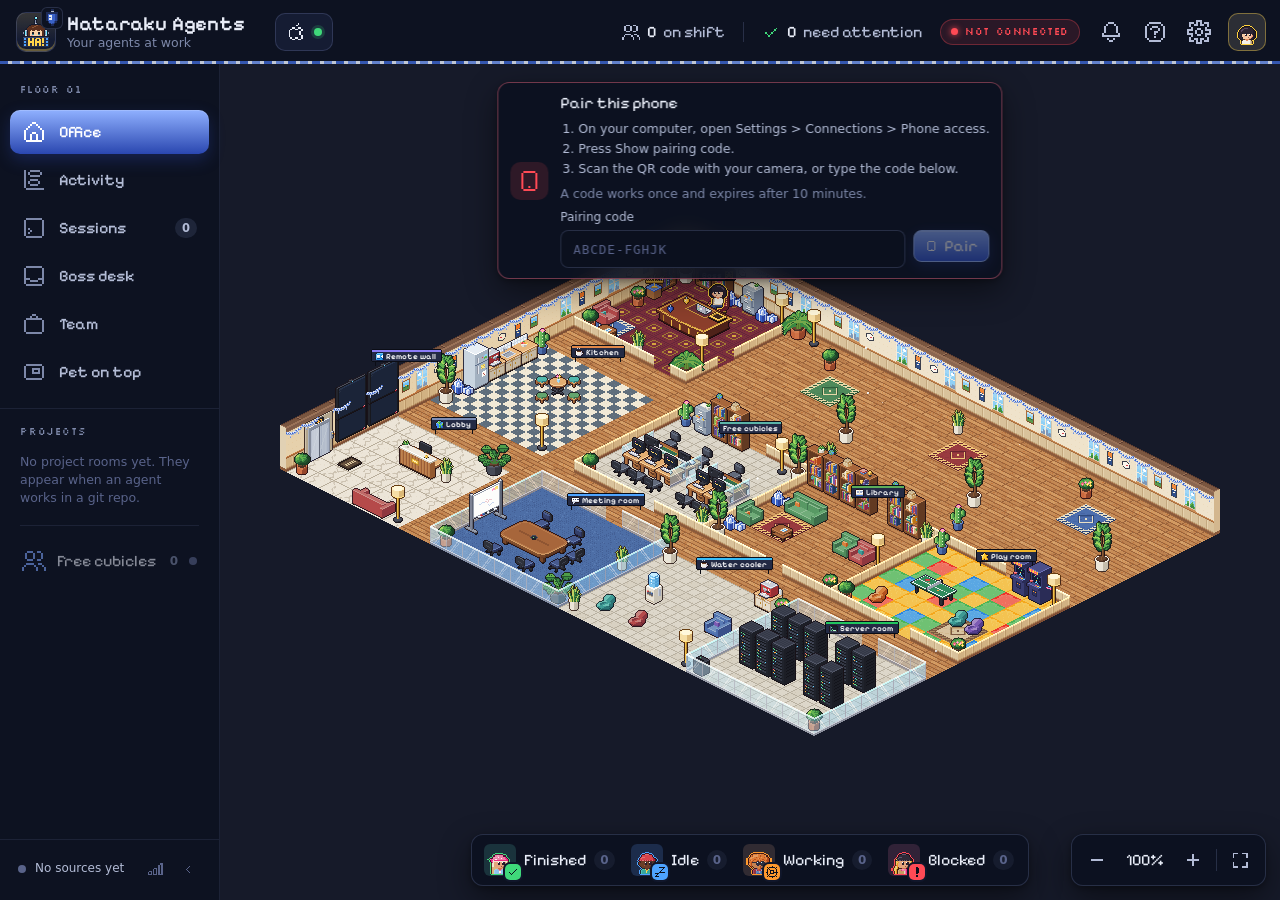
==== commit 4d386386: "Rebuild: linked offices, its feature guide and the footer text The demo is built from 0.1.2 (linked " ====
--- a/demo/index.html
+++ b/demo/index.html
@@ -15,13 +15,13 @@
     <meta name="apple-mobile-web-app-status-bar-style" content="black-translucent" />
     <meta name="apple-mobile-web-app-title" content="Hataraku" />
     <title>Hataraku Agents</title>
-    <script type="module" crossorigin src="./assets/index-DOy4nzFj.js"></script>
+    <script type="module" crossorigin src="./assets/index-CYCwt3Ax.js"></script>
     <link rel="modulepreload" crossorigin href="./assets/CanvasPool-AVnmSNKq.js">
     <link rel="modulepreload" crossorigin href="./assets/canvasUtils-D9PJXwz_.js">
     <link rel="modulepreload" crossorigin href="./assets/RenderTargetSystem-C_1yGmji.js">
     <link rel="modulepreload" crossorigin href="./assets/getTextureBatchBindGroup-Ck77k8EI.js">
     <link rel="modulepreload" crossorigin href="./assets/getTexelRangeRects--bWe3apc.js">
-    <link rel="stylesheet" crossorigin href="./assets/index-DC1bEbO0.css">
+    <link rel="stylesheet" crossorigin href="./assets/index-DSDcS_GD.css">
   </head>
   <body>
     <div id="root"></div>
--- a/demo/assets/index-DSDcS_GD.css
+++ b/demo/assets/index-DSDcS_GD.css
@@ -0,0 +1 @@
+@font-face{font-family:Pixelify Sans;font-style:normal;font-display:swap;font-weight:400;src:url([data-uri])format("woff2"),url(./pixelify-sans-cyrillic-400-normal-DfOZNMlW.woff)format("woff");unicode-range:U+301,U+400-45F,U+490-491,U+4B0-4B1,U+2116}@font-face{font-family:Pixelify Sans;font-style:normal;font-display:swap;font-weight:400;src:url(./pixelify-sans-latin-ext-400-normal-DdH6zlBQ.woff2)format("woff2"),url(./pixelify-sans-latin-ext-400-normal-BkfTUL4s.woff)format("woff");unicode-range:U+100-2BA,U+2BD-2C5,U+2C7-2CC,U+2CE-2D7,U+2DD-2FF,U+304,U+308,U+329,U+1D00-1DBF,U+1E00-1E9F,U+1EF2-1EFF,U+2020,U+20A0-20AB,U+20AD-20C0,U+2113,U+2C60-2C7F,U+A720-A7FF}@font-face{font-family:Pixelify Sans;font-style:normal;font-display:swap;font-weight:400;src:url(./pixelify-sans-latin-400-normal-DLrIX9QE.woff2)format("woff2"),url(./pixelify-sans-latin-400-normal-JapMNN6Z.woff)format("woff");unicode-range:U+??,U+131,U+152-153,U+2BB-2BC,U+2C6,U+2DA,U+2DC,U+304,U+308,U+329,U+2000-206F,U+20AC,U+2122,U+2191,U+2193,U+2212,U+2215,U+FEFF,U+FFFD}@font-face{font-family:Pixelify Sans;font-style:normal;font-display:swap;font-weight:500;src:url([data-uri])format("woff2"),url(./pixelify-sans-cyrillic-500-normal-CR9SIKMr.woff)format("woff");unicode-range:U+301,U+400-45F,U+490-491,U+4B0-4B1,U+2116}@font-face{font-family:Pixelify Sans;font-style:normal;font-display:swap;font-weight:500;src:url(./pixelify-sans-latin-ext-500-normal-BHT4w5qI.woff2)format("woff2"),url(./pixelify-sans-latin-ext-500-normal-Bkr-oq6R.woff)format("woff");unicode-range:U+100-2BA,U+2BD-2C5,U+2C7-2CC,U+2CE-2D7,U+2DD-2FF,U+304,U+308,U+329,U+1D00-1DBF,U+1E00-1E9F,U+1EF2-1EFF,U+2020,U+20A0-20AB,U+20AD-20C0,U+2113,U+2C60-2C7F,U+A720-A7FF}@font-face{font-family:Pixelify Sans;font-style:normal;font-display:swap;font-weight:500;src:url(./pixelify-sans-latin-500-normal-DC052d-m.woff2)format("woff2"),url(./pixelify-sans-latin-500-normal-Bq6pAlou.woff)format("woff");unicode-range:U+??,U+131,U+152-153,U+2BB-2BC,U+2C6,U+2DA,U+2DC,U+304,U+308,U+329,U+2000-206F,U+20AC,U+2122,U+2191,U+2193,U+2212,U+2215,U+FEFF,U+FFFD}@font-face{font-family:Pixelify Sans;font-style:normal;font-display:swap;font-weight:600;src:url([data-uri])format("woff2"),url(./pixelify-sans-cyrillic-600-normal-B3EuUOZG.woff)format("woff");unicode-range:U+301,U+400-45F,U+490-491,U+4B0-4B1,U+2116}@font-face{font-family:Pixelify Sans;font-style:normal;font-display:swap;font-weight:600;src:url(./pixelify-sans-latin-ext-600-normal-Dha6RiOG.woff2)format("woff2"),url(./pixelify-sans-latin-ext-600-normal-CDaIumwU.woff)format("woff");unicode-range:U+100-2BA,U+2BD-2C5,U+2C7-2CC,U+2CE-2D7,U+2DD-2FF,U+304,U+308,U+329,U+1D00-1DBF,U+1E00-1E9F,U+1EF2-1EFF,U+2020,U+20A0-20AB,U+20AD-20C0,U+2113,U+2C60-2C7F,U+A720-A7FF}@font-face{font-family:Pixelify Sans;font-style:normal;font-display:swap;font-weight:600;src:url(./pixelify-sans-latin-600-normal-Dd_Dy7u5.woff2)format("woff2"),url(./pixelify-sans-latin-600-normal-BNlgYbDL.woff)format("woff");unicode-range:U+??,U+131,U+152-153,U+2BB-2BC,U+2C6,U+2DA,U+2DC,U+304,U+308,U+329,U+2000-206F,U+20AC,U+2122,U+2191,U+2193,U+2212,U+2215,U+FEFF,U+FFFD}@font-face{font-family:Pixelify Sans;font-style:normal;font-display:swap;font-weight:700;src:url([data-uri])format("woff2"),url(./pixelify-sans-cyrillic-700-normal-BrZTw8tu.woff)format("woff");unicode-range:U+301,U+400-45F,U+490-491,U+4B0-4B1,U+2116}@font-face{font-family:Pixelify Sans;font-style:normal;font-display:swap;font-weight:700;src:url(./pixelify-sans-latin-ext-700-normal-ClyJstAh.woff2)format("woff2"),url(./pixelify-sans-latin-ext-700-normal-BadXkHzZ.woff)format("woff");unicode-range:U+100-2BA,U+2BD-2C5,U+2C7-2CC,U+2CE-2D7,U+2DD-2FF,U+304,U+308,U+329,U+1D00-1DBF,U+1E00-1E9F,U+1EF2-1EFF,U+2020,U+20A0-20AB,U+20AD-20C0,U+2113,U+2C60-2C7F,U+A720-A7FF}@font-face{font-family:Pixelify Sans;font-style:normal;font-display:swap;font-weight:700;src:url(./pixelify-sans-latin-700-normal-D3Xxx3QE.woff2)format("woff2"),url(./pixelify-sans-latin-700-normal-BctWAS0u.woff)format("woff");unicode-range:U+??,U+131,U+152-153,U+2BB-2BC,U+2C6,U+2DA,U+2DC,U+304,U+308,U+329,U+2000-206F,U+20AC,U+2122,U+2191,U+2193,U+2212,U+2215,U+FEFF,U+FFFD}@font-face{font-family:Silkscreen;font-style:normal;font-display:swap;font-weight:400;src:url([data-uri])format("woff2"),url([data-uri])format("woff");unicode-range:U+100-2BA,U+2BD-2C5,U+2C7-2CC,U+2CE-2D7,U+2DD-2FF,U+304,U+308,U+329,U+1D00-1DBF,U+1E00-1E9F,U+1EF2-1EFF,U+2020,U+20A0-20AB,U+20AD-20C0,U+2113,U+2C60-2C7F,U+A720-A7FF}@font-face{font-family:Silkscreen;font-style:normal;font-display:swap;font-weight:400;src:url(./silkscreen-latin-400-normal-CtPo2yA5.woff2)format("woff2"),url(./silkscreen-latin-400-normal-D0DfPJut.woff)format("woff");unicode-range:U+??,U+131,U+152-153,U+2BB-2BC,U+2C6,U+2DA,U+2DC,U+304,U+308,U+329,U+2000-206F,U+20AC,U+2122,U+2191,U+2193,U+2212,U+2215,U+FEFF,U+FFFD}:root{--radius-xs:6px;--radius-sm:8px;--radius:10px;--radius-lg:12px;--radius-pill:999px;--topbar-h:64px;--sidebar-w:220px;--panel-w:368px;--ease-out:cubic-bezier(.2, .8, .2, 1);--ease-spring:cubic-bezier(.34, 1.4, .64, 1);--dir:1}:root[dir=rtl]{--dir:-1}[data-status=working],[data-tone=working],[data-tone=pending]{--tone:var(--working)}[data-status=idle],[data-tone=idle]{--tone:var(--idle)}[data-status=finished],[data-tone=finished],[data-tone=passing]{--tone:var(--finished)}[data-status=blocked],[data-tone=blocked],[data-tone=error],[data-tone=failing]{--tone:var(--blocked)}[data-tone=boss]{--tone:var(--boss)}[data-tone=merge]{--tone:var(--merge)}[data-tone=info],[data-status=gone],[data-tone=none],[data-tone=unknown]{--tone:var(--info)}*,:before,:after{box-sizing:border-box}html,body,#root{height:100%;margin:0}body{background:var(--bg-app);color:var(--text);font:400 max(14px, var(--fs-floor))/1.45 var(--font-body);font-variant-ligatures:no-common-ligatures;-webkit-font-smoothing:antialiased;-moz-osx-font-smoothing:grayscale;overflow:hidden}button,input,select,textarea{font:inherit;color:inherit}button{cursor:pointer;text-align:inherit;background:0 0;border:0;padding:0}button:disabled{cursor:default}a{color:var(--accent-hi);text-decoration:none}h1,h2,h3,p,ul,ol,dl,dd{margin:0;padding:0}ul,ol{list-style:none}:focus-visible{outline:2px solid var(--accent-hi);outline-offset:2px;border-radius:var(--radius-xs)}::selection{background:color-mix(in srgb, var(--accent-hi) 40%, transparent)}*{scrollbar-width:thin;scrollbar-color:var(--line-3) transparent}.muted{color:var(--text-3)}.mono{font-family:var(--font-mono);font-size:12.5px}.eyebrow{font:400 max(10px, var(--fs-tiny-floor))/1 var(--font-tiny);letter-spacing:var(--tiny-tracking);text-transform:uppercase;color:var(--text-3)}kbd{border-radius:var(--radius-xs);background:var(--bg-card-2);border:1px solid var(--line-2);min-width:22px;height:22px;font:600 max(11.5px, var(--fs-floor))/1 var(--font-body);color:var(--text);white-space:nowrap;border-bottom-width:2px;place-items:center;padding:0 6px;display:inline-grid}.icon{width:var(--isz,18px);height:var(--isz,18px);flex:none;line-height:0;display:inline-flex}.icon svg{width:100%;height:100%;display:block}.icon[data-size=xs]{--isz:12px}.icon[data-size=sm]{--isz:18px}.icon[data-size=md]{--isz:24px}.icon[data-size=lg]{--isz:48px}.icon[data-size=xl]{--isz:72px}.icon[data-spin=true] svg{animation:1.6s steps(8,end) infinite spin}:root[dir=rtl] :is(code,pre,kbd,.mono,.mono-ish,.hooks-file,.pw-code,.pw-address-url,.phone-inline-code,.phone-url-text,.phone-code,.phone-code-input,.phone-build-error,.cell-model){direction:ltr;unicode-bidi:isolate}:root[dir=rtl] :is(.bubble,.msg-tool,.cell-title,.worker-sub,.todo-text,.attention-msg,.pr-title,.feed-detail,.envelope-detail),:root[dir=rtl] :is(input:not([type=checkbox],[type=radio],[type=range]),textarea){unicode-bidi:plaintext}:root[dir=rtl] .icon:is([data-icon=chevron-left],[data-icon=chevron-right],[data-icon=arrow-left],[data-icon=arrow-right],[data-icon=forward],[data-icon=send],[data-icon=undo],[data-icon=redo],[data-icon=login],[data-icon=logout]) svg{scale:-1 1}.status-pill[data-status=working] .icon[data-spin=true] svg{animation-duration:2.4s}@keyframes spin{to{transform:rotate(360deg)}}.src-glyph svg{overflow:visible}.src-glyph .sg-stroke{fill:none;stroke:#e07a50;stroke-width:2.6px;stroke-linecap:round}.src-glyph[data-source=codex] .sg-frame{fill:#20283f;stroke:#d9def0;stroke-width:1.6px}.src-glyph[data-source=codex] .sg-fill{fill:#fff}.src-glyph[data-source=t3] .sg-bg{fill:#2ccf9f}.src-glyph[data-source=t3] .sg-ink{fill:#0b1a17}.src-glyph[data-source=hermes] .sg-wing{fill:#b9a4ff}.src-glyph[data-source=hermes] .sg-fill{fill:#ffd34a}.src-glyph[data-source=cursor] .sg-frame{fill:#16161b;stroke:#c9ccd6;stroke-width:1.6px}.src-glyph[data-source=cursor] .sg-fill{fill:#f4f4f6}.src-glyph[data-source=windsurf] .sg-wave{fill:none;stroke:#3ddbb8;stroke-width:2.6px;stroke-linecap:round}.src-glyph[data-source=antigravity] .sg-fill{fill:#5b9bff}.src-glyph[data-source=antigravity] .sg-pad{fill:#ffcf4a}.src-glyph[data-source=demo] .sg-fill{fill:#ff8fd0}.portrait{image-rendering:pixelated;width:var(--psz,28px);height:var(--psz,28px);flex:none;display:block}.portrait[data-size=xs]{--psz:20px}.portrait[data-size=sm]{--psz:28px}.portrait[data-size=md]{--psz:40px}.portrait[data-size=lg]{--psz:56px}.portrait[data-size=xl]{--psz:112px}.character-preview,.swatch{image-rendering:pixelated;display:block}.status-dot{background:var(--tone,var(--text-4));width:8px;height:8px;box-shadow:0 0 0 3px color-mix(in srgb, var(--tone,transparent) 18%, transparent);border-radius:50%;flex:none}.status-dot[data-status=ok]{--tone:var(--finished)}.status-dot[data-status=off],.status-dot[data-status=none]{--tone:var(--text-4);box-shadow:none}.status-dot[data-pulse=true]{animation:1.4s ease-in-out infinite dot-pulse}@keyframes dot-pulse{50%{box-shadow:0 0 0 5px color-mix(in srgb, var(--tone) 6%, transparent)}}.status-pill{border-radius:var(--radius-sm);background:color-mix(in srgb, var(--tone) 18%, var(--bg-panel));border:1px solid color-mix(in srgb, var(--tone) 60%, transparent);height:28px;color:color-mix(in srgb, var(--tone) 30%, var(--text));font:400 16px/1 var(--font-pixel);white-space:nowrap;align-items:center;gap:6px;min-width:0;max-width:100%;padding-block:0;padding-inline:8px 10px;display:inline-flex}.status-pill>span:not(.icon){text-overflow:ellipsis;min-width:0;overflow:hidden}.status-pill .icon{color:var(--tone)}.status-pill[data-compact=true]{height:26px;padding-block:0;padding-inline:6px 8px}.status-pill-kind{color:color-mix(in srgb, var(--tone) 18%, var(--text-2));font:500 max(13px, var(--fs-floor))/1 var(--font-body);flex:0 auto}.chip{border-radius:var(--radius-sm);background:var(--bg-card);border:1px solid var(--line-2);height:28px;color:var(--text);font-size:max(13.5px, var(--fs-floor));white-space:nowrap;align-items:center;gap:7px;padding:0 10px;display:inline-flex}.chip-muted{height:22px;font:500 max(12px, var(--fs-floor))/1 var(--font-body);color:var(--text-2);background:var(--bg-card-2);border-color:var(--line);padding:0 8px}.badge{top:2px;border-radius:var(--radius-pill);background:var(--blocked);min-width:17px;height:17px;color:var(--ink-on-strong);font:700 max(10.5px, var(--fs-floor))/17px var(--font-body);font-variant-numeric:tabular-nums;text-align:center;box-shadow:0 0 0 2px var(--bg-chrome);pointer-events:none;padding:0 4px;position:absolute;inset-inline-end:1px}.tone-icon{border-radius:var(--radius-sm);background:color-mix(in srgb, var(--tone,var(--info)) 16%, transparent);width:28px;height:28px;color:var(--tone,var(--info));border:1px solid color-mix(in srgb, var(--tone,var(--info)) 30%, transparent);flex:none;place-items:center;display:inline-grid}.icon-btn{border-radius:var(--radius-sm);width:30px;height:30px;color:var(--text-2);transition:background-color .15s, color .15s, transform .12s var(--ease-out);flex:none;place-items:center;display:inline-grid;position:relative}.icon-btn[data-size=lg]{border-radius:var(--radius);width:38px;height:38px}.icon-btn[data-size=xs]{border-radius:var(--radius-xs);width:24px;height:24px}.icon-btn:hover:not(:disabled){background:var(--bg-hover);color:var(--text)}.icon-btn:active:not(:disabled){transform:scale(.92)}.icon-btn[data-active=true],.icon-btn[aria-pressed=true]{background:color-mix(in srgb, var(--accent) 22%, transparent);color:color-mix(in srgb, var(--accent-hi) 25%, var(--text))}.icon-btn:disabled{opacity:.4}.btn{border-radius:var(--radius-sm);height:36px;font:400 16px/1 var(--font-pixel);white-space:nowrap;transition:background-color .15s, border-color .15s, color .15s, transform .12s var(--ease-out), box-shadow .15s;justify-content:center;align-items:center;gap:8px;padding:0 14px;display:inline-flex}.btn:active:not(:disabled){transform:translateY(1px)scale(.985)}.btn:disabled{opacity:.45}.btn-block{width:100%}.btn-sm{gap:7px;height:32px;padding:0 11px}.btn-xs{height:26px;font:600 max(12.5px, var(--fs-floor))/1 var(--font-body);gap:5px;padding:0 8px}.btn-primary{background:linear-gradient(180deg, var(--accent-hi), var(--accent));color:var(--accent-ink);border:1px solid color-mix(in srgb, var(--accent-hi) 88%, var(--accent-ink));box-shadow:inset 0 1px 0 color-mix(in srgb, var(--accent-ink) 18%, transparent), 0 4px 14px color-mix(in srgb, var(--accent) 30%, transparent)}.btn-primary.btn-block{border-radius:var(--radius-sm);height:46px;font-size:20px}.btn-primary.btn-block.btn-sm{height:34px;font-size:16px}.btn-primary:hover:not(:disabled){background:linear-gradient(180deg, color-mix(in srgb, var(--accent-hi) 82%, var(--accent-ink)), var(--accent-hi));box-shadow:inset 0 1px 0 color-mix(in srgb, var(--accent-ink) 22%, transparent), 0 6px 18px color-mix(in srgb, var(--accent) 42%, transparent)}.btn-secondary{background:var(--bg-card-2);border:1px solid var(--line-2);color:var(--text)}.btn-secondary:hover:not(:disabled){background:var(--bg-hover);border-color:var(--line-3)}.btn-ghost{color:var(--text-2);border:1px solid var(--line)}.btn-ghost:hover:not(:disabled){background:var(--bg-hover);color:var(--text);border-color:var(--line-2)}.btn-approve{background:color-mix(in srgb, var(--finished) 85%, black);color:var(--ink-on-status);border:1px solid var(--finished);flex:1}.btn-approve:hover:not(:disabled){background:var(--finished)}.btn-deny{color:color-mix(in srgb, var(--blocked) 45%, var(--text));border:1px solid color-mix(in srgb, var(--blocked) 55%, transparent);background:0 0;flex:1}.btn-deny:hover:not(:disabled){background:color-mix(in srgb, var(--blocked) 16%, transparent);color:var(--text)}.link{color:var(--accent-hi);font-weight:500}.link:hover{text-decoration:underline}.input{border-radius:var(--radius-sm);background:var(--bg-input);border:1px solid var(--line-2);width:100%;height:38px;color:var(--text);outline:none;padding:0 12px;transition:border-color .15s,box-shadow .15s}.input:focus{border-color:var(--accent-hi);box-shadow:0 0 0 3px color-mix(in srgb, var(--accent-hi) 20%, transparent)}.input::placeholder{color:var(--text-4)}select.input,.input[list]{appearance:none;background-image:linear-gradient(45deg, transparent 50%, var(--text-3) 50%), linear-gradient(135deg, var(--text-3) 50%, transparent 50%);background-position:calc(100% - 19px),calc(100% - 14px);background-repeat:no-repeat;background-size:5px 5px;padding-inline-end:32px}:root[dir=rtl] :is(select.input,.input[list]){background-position:14px,19px}select.input{cursor:pointer}select.input option{background:var(--bg-panel);color:var(--text)}.input[list]::-webkit-calendar-picker-indicator{opacity:0;cursor:pointer}.toggle{border-radius:var(--radius-pill);background:var(--bg-input);border:1px solid var(--line-2);flex:none;width:40px;height:22px;transition:background-color .18s,border-color .18s;position:relative}.toggle-knob{top:2px;background:var(--text-3);width:16px;height:16px;transition:transform .2s var(--ease-spring), background-color .18s;border-radius:50%;position:absolute;inset-inline-start:2px}.toggle[aria-checked=true]{background:var(--accent);border-color:var(--accent-hi)}.toggle[aria-checked=true] .toggle-knob{transform:translateX(calc(18px * var(--dir)));background:var(--accent-ink)}.toggle:disabled{opacity:.4}.segmented{border-radius:var(--radius);background:var(--bg-input);border:1px solid var(--line);flex-wrap:wrap;gap:3px;padding:3px;display:flex}.segmented-item{border-radius:var(--radius-sm);max-width:100%;height:32px;font:400 16px/1 var(--font-pixel);color:var(--text-3);white-space:nowrap;flex:1 1 0;justify-content:center;align-items:center;gap:6px;padding:0 8px;transition:background-color .15s,color .15s;display:inline-flex}.segmented-item span{text-overflow:ellipsis;min-width:0;overflow:hidden}.segmented-item:hover{color:var(--text);background:var(--bg-card)}.segmented-item[aria-checked=true]{background:linear-gradient(180deg, var(--accent-hi), var(--accent));color:var(--accent-ink);box-shadow:inset 0 1px 0 color-mix(in srgb, var(--accent-ink) 16%, transparent)}.range{min-width:0;accent-color:var(--accent-hi);cursor:pointer;flex:1;height:4px}.has-tip{position:relative}.has-tip:after{content:attr(data-tip);z-index:60;border-radius:var(--radius-sm);background:var(--bg-tip);border:1px solid var(--line-2);min-width:max-content;box-shadow:var(--shadow);color:var(--text-2);font:400 max(12.5px, var(--fs-floor))/1.5 var(--font-body);white-space:pre;opacity:0;pointer-events:none;transition:opacity .14s, transform .14s var(--ease-out);padding:8px 11px;position:absolute;top:calc(100% + 10px);left:50%;transform:translate(-50%,-4px)}.has-tip:hover:after,.has-tip:focus-visible:after{opacity:1;transition-delay:.25s;transform:translate(-50%)}.has-tip:focus-visible:after{transition-delay:0s}.has-tip[data-tip-align=start]:after{inset-inline:0 auto;transform:translateY(-4px)}.has-tip[data-tip-align=start]:hover:after,.has-tip[data-tip-align=start]:focus-visible:after{transform:translate(0)}.has-tip[data-tip-align=end]:after{inset-inline:auto 0;transform:translateY(-4px)}.has-tip[data-tip-align=end]:hover:after,.has-tip[data-tip-align=end]:focus-visible:after{transform:translate(0)}.empty{text-align:center;color:var(--text-3);flex-direction:column;align-items:center;gap:8px;padding:40px 24px;display:flex}.empty-icon{background:var(--bg-card);border:1px solid var(--line);width:84px;height:84px;color:var(--text-4);border-radius:20px;place-items:center;margin-bottom:6px;display:grid}.empty-title{font:500 18px/1.2 var(--font-pixel);color:var(--text)}.empty-text{max-width:300px;font-size:max(13.5px, var(--fs-floor))}@media (prefers-reduced-motion:reduce){*,:before,:after{transition-duration:.001ms!important;transition-delay:0s!important;animation-duration:.001ms!important;animation-iteration-count:1!important}.toast-timer{display:none}}html[data-reduced-motion=true] *,html[data-reduced-motion=true] :before,html[data-reduced-motion=true] :after{transition-duration:.001ms!important;transition-delay:0s!important;animation-duration:.001ms!important;animation-iteration-count:1!important}html[data-reduced-motion=true] .toast-timer{display:none}:root,[data-theme=night]{--bg-app:#0a0e1a;--bg-chrome:#0d1221;--bg-panel:#10162a;--bg-card:#151c33;--bg-card-2:#1a2240;--bg-hover:#1f2848;--bg-input:#0b101e;--bg-overlay:#0c1120e6;--bg-tip:#060914;--bg-office:#161a29;--bg-stage-top:#2a2440;--bg-stage-bottom:#3a2b2a;--checker-a:#1a2140;--checker-b:#161c37;--wash:#94a7de21;--line:#94a7de1c;--line-2:#94a7de33;--line-3:#94a7de52;--text:#e9edf8;--text-2:#b3bcd6;--text-3:#7d88a9;--text-4:#59638a;--accent:#2f66f0;--accent-hi:#4a7dff;--accent-lo:#2350c8;--accent-ink:#fff;--working:#ff9a2e;--idle:#4ea3ff;--finished:#3fd97a;--blocked:#ff4a55;--boss:#ffd34a;--merge:#a77bff;--question:#ffb547;--info:#8ea3dc;--project-icon:#7fa6ff;--select:#4ee6ff;--ink-on-status:#0b0f1c;--ink-on-strong:#fff;--scrim:#080b16b3;--scrim-ink:#fff;--shadow-ink:#000;--shadow-sm:0 2px 8px #0000004d;--shadow:0 12px 32px #00000073, 0 2px 6px #0000004d;--lightningcss-light: ;--lightningcss-dark:initial;color-scheme:dark}[data-theme=cream]{--bg-app:#f4ecdb;--bg-chrome:#ede3cc;--bg-panel:#faf5e9;--bg-card:#fffbf2;--bg-card-2:#f3e9d4;--bg-hover:#eadcc0;--bg-input:#fffdf8;--bg-overlay:#faf5e9f0;--bg-tip:#fffdf8;--bg-office:#e6dac0;--bg-stage-top:#f7e7cf;--bg-stage-bottom:#efc9a6;--checker-a:#f1e5cd;--checker-b:#e9dabd;--wash:#5a401e17;--line:#4a341824;--line-2:#4a34183d;--line-3:#4a341861;--text:#1f1a14;--text-2:#463d31;--text-3:#685c4d;--text-4:#948775;--accent:#1a5f5b;--accent-hi:#1f6f6a;--accent-lo:#154e4a;--accent-ink:#fff;--working:#a65006;--idle:#2b62b0;--finished:#256f36;--blocked:#bd2e38;--boss:#716200;--merge:#6c43b4;--question:#955700;--info:#5a6a86;--project-icon:#2f63c0;--select:#0a7d8c;--ink-on-status:#fff;--ink-on-strong:#fff;--scrim:#281e12a8;--scrim-ink:#fff8ec;--shadow-ink:#4a3418;--shadow-sm:0 2px 8px #4a34181f;--shadow:0 12px 32px #4a34182e, 0 2px 6px #4a34181a;--lightningcss-light:initial;--lightningcss-dark: ;color-scheme:light}[data-theme=sage]{--bg-app:#111714;--bg-chrome:#141b17;--bg-panel:#17201b;--bg-card:#1c2721;--bg-card-2:#212e27;--bg-hover:#28372f;--bg-input:#0e1411;--bg-overlay:#121915eb;--bg-tip:#0a0f0c;--bg-office:#1a231e;--bg-stage-top:#26332c;--bg-stage-bottom:#34302a;--checker-a:#1f2a24;--checker-b:#1a241f;--wash:#aacdb91f;--line:#aacdb91c;--line-2:#aacdb933;--line-3:#aacdb952;--text:#e5ede7;--text-2:#b0c2b6;--text-3:#879b8e;--text-4:#5d7166;--accent:#3d7c72;--accent-hi:#5fa497;--accent-lo:#326960;--accent-ink:#fff;--working:#eea04f;--idle:#73b3ec;--finished:#86d39a;--blocked:#f07070;--boss:#e8cb62;--merge:#b598e8;--question:#f2b45a;--info:#93a99c;--project-icon:#8fb8e8;--select:#6fe3d6;--ink-on-status:#0e1411;--ink-on-strong:#fff;--scrim:#080c0ab3;--scrim-ink:#fff;--shadow-ink:#000;--shadow-sm:0 2px 8px #0000004d;--shadow:0 12px 32px #00000073, 0 2px 6px #0000004d;--lightningcss-light: ;--lightningcss-dark:initial;color-scheme:dark}[data-theme=sakura]{--bg-app:#fbf0f2;--bg-chrome:#f6e4e9;--bg-panel:#fff7f9;--bg-card:#fffcfd;--bg-card-2:#f8e7ec;--bg-hover:#f1d9e0;--bg-input:#fffdfe;--bg-overlay:#fff7f9f0;--bg-tip:#fffdfe;--bg-office:#f1dce2;--bg-stage-top:#fbe7ed;--bg-stage-bottom:#f0d0d4;--checker-a:#f7e4e9;--checker-b:#f1d9e0;--wash:#78284614;--line:#6e284221;--line-2:#6e284238;--line-3:#6e28425c;--text:#2b1820;--text-2:#553643;--text-3:#7a5764;--text-4:#a5848f;--accent:#8a3a7c;--accent-hi:#9a4389;--accent-lo:#752f69;--accent-ink:#fff;--working:#a24f00;--idle:#2b62b0;--finished:#24703a;--blocked:#c22a1e;--boss:#716200;--merge:#5a49b0;--question:#955700;--info:#6a5a70;--project-icon:#2f63c0;--select:#0a7d8c;--ink-on-status:#fff;--ink-on-strong:#fff;--scrim:#2b1820a8;--scrim-ink:#fff7f9;--shadow-ink:#5a2a3a;--shadow-sm:0 2px 8px #5a2a3a1f;--shadow:0 12px 32px #5a2a3a2e, 0 2px 6px #5a2a3a1a;--lightningcss-light:initial;--lightningcss-dark: ;color-scheme:light}[data-theme=terminal]{--bg-app:#050806;--bg-chrome:#070b08;--bg-panel:#090e0a;--bg-card:#0d150f;--bg-card-2:#111c13;--bg-hover:#162518;--bg-input:#030504;--bg-overlay:#070b08ed;--bg-tip:#020302;--bg-office:#060a07;--bg-stage-top:#0c1b10;--bg-stage-bottom:#12180c;--checker-a:#0e1810;--checker-b:#0a120c;--wash:#50ff7817;--line:#50ff781f;--line-2:#50ff7838;--line-3:#50ff785c;--text:#c4f7cf;--text-2:#8edb9f;--text-3:#5fae73;--text-4:#3d7a4d;--accent:#22b452;--accent-hi:#45e070;--accent-lo:#1a9343;--accent-ink:#021006;--working:#ffb52e;--idle:#4fd2ff;--finished:#6dff8e;--blocked:#ff5c5c;--boss:#f2f27a;--merge:#d08cff;--question:#ffc94d;--info:#7fbf8f;--project-icon:#4fd2ff;--select:#4fd2ff;--ink-on-status:#021006;--ink-on-strong:#021006;--scrim:#000000bf;--scrim-ink:#c4f7cf;--shadow-ink:#000;--shadow-sm:0 2px 8px #00000080;--shadow:0 12px 32px #0009, 0 0 0 1px #50ff7814;--lightningcss-light: ;--lightningcss-dark:initial;color-scheme:dark}[data-theme=contrast]{--bg-app:#000;--bg-chrome:#000;--bg-panel:#050505;--bg-card:#0e0e0e;--bg-card-2:#171717;--bg-hover:#2a2a2a;--bg-input:#000;--bg-overlay:#000000f2;--bg-tip:#000;--bg-office:#000;--bg-stage-top:#151515;--bg-stage-bottom:#1f1f1f;--checker-a:#171717;--checker-b:#0e0e0e;--wash:#ffffff29;--line:#ffffff73;--line-2:#ffffffa6;--line-3:#ffffffe6;--text:#fff;--text-2:#f2f2f2;--text-3:#d4d4d4;--text-4:#a6a6a6;--accent:#10d8f0;--accent-hi:#6cf0ff;--accent-lo:#00b4cc;--accent-ink:#000;--working:#ffa53d;--idle:#78bcff;--finished:#4dff88;--blocked:#ff6b6b;--boss:#ffe14d;--merge:#d4a8ff;--question:#ffc857;--info:#d0d0d0;--project-icon:#8cc4ff;--select:#ff8af2;--ink-on-status:#000;--ink-on-strong:#000;--scrim:#000000d9;--scrim-ink:#fff;--shadow-ink:#000;--shadow-sm:0 0 0 1px #ffffff59;--shadow:0 0 0 1px #fff9, 0 12px 32px #000c;--lightningcss-light: ;--lightningcss-dark:initial;color-scheme:dark}@font-face{font-family:Hataraku Mono;src:local(SFMono-Regular),local(SF Mono),local(Menlo-Regular),local(Menlo),local(Consolas),local(DejaVu Sans Mono);font-weight:100 500;size-adjust:88%}@font-face{font-family:Hataraku Mono;src:local(SFMono-Bold),local(SF Mono Bold),local(Menlo-Bold),local(Menlo Bold),local(Consolas Bold),local(DejaVu Sans Mono Bold);font-weight:600 900;size-adjust:88%}:root{--stack-system:ui-sans-serif, var(--script-fonts,) system-ui, -apple-system, "Segoe UI", Roboto, "Helvetica Neue", Arial, sans-serif;--stack-roman:"Iowan Old Style", "Palatino Linotype", Palatino, Georgia, "Times New Roman", var(--script-fonts,) serif;--stack-rounded:ui-rounded, "SF Pro Rounded", "Nunito", "Varela Round", var(--script-fonts,) system-ui, -apple-system, sans-serif;--stack-mono:ui-monospace, "SF Mono", "Cascadia Code", Menlo, Consolas, var(--script-fonts,) monospace}:root,[data-font=pixel]{--font-pixel:"Pixelify Sans", var(--script-fonts,) ui-rounded, system-ui, sans-serif;--font-tiny:"Silkscreen", "Pixelify Sans", var(--script-fonts,) ui-monospace, monospace;--font-body:var(--stack-system);--font-mono:var(--stack-mono);--fs-floor:0px;--fs-tiny-floor:0px;--tiny-tracking:.08em}[data-font=pixel-all]{--font-pixel:"Pixelify Sans", var(--script-fonts,) ui-rounded, system-ui, sans-serif;--font-tiny:"Silkscreen", "Pixelify Sans", var(--script-fonts,) ui-monospace, monospace;--font-body:"Pixelify Sans", var(--script-fonts,) ui-rounded, system-ui, sans-serif;--font-mono:var(--stack-mono);--fs-floor:16px;--fs-tiny-floor:0px;--tiny-tracking:.08em}[data-font=roman]{--font-pixel:var(--stack-roman);--font-tiny:var(--stack-roman);--font-body:var(--stack-roman);--font-mono:var(--stack-mono);--fs-floor:0px;--fs-tiny-floor:11px;--tiny-tracking:.1em}[data-font=sans]{--font-pixel:var(--stack-system);--font-tiny:var(--stack-system);--font-body:var(--stack-system);--font-mono:var(--stack-mono);--fs-floor:0px;--fs-tiny-floor:10.5px;--tiny-tracking:.06em}[data-font=rounded]{--font-pixel:ui-rounded, "SF Pro Rounded", "Arial Rounded MT Bold", "Nunito", "Varela Round", var(--script-fonts,) system-ui, sans-serif;--font-tiny:var(--stack-rounded);--font-body:var(--stack-rounded);--font-mono:var(--stack-mono);--fs-floor:0px;--fs-tiny-floor:10.5px;--tiny-tracking:.06em}[data-font=mono]{--font-pixel:"Hataraku Mono", var(--stack-mono);--font-tiny:"Hataraku Mono", var(--stack-mono);--font-body:"Hataraku Mono", var(--stack-mono);--font-mono:var(--stack-mono);--fs-floor:0px;--fs-tiny-floor:10.5px;--tiny-tracking:.04em}.theme-grid{grid-template-columns:repeat(2,minmax(0,1fr));gap:8px;display:grid}.theme-option,.font-option{border-radius:var(--radius);border:1px solid var(--line);background:var(--bg-card);min-width:0;transition:border-color .15s, background-color .15s, transform .12s var(--ease-out);flex-direction:column;gap:7px;padding:6px;display:flex}.theme-option:hover,.font-option:hover{border-color:var(--line-3)}.theme-option:active,.font-option:active{transform:scale(.98)}.theme-option[aria-checked=true],.font-option[aria-checked=true]{border-color:var(--accent-hi);box-shadow:0 0 0 2px color-mix(in srgb, var(--accent-hi) 35%, transparent)}.theme-option-name{font:400 16px/1 var(--font-pixel);color:var(--text-2);text-overflow:ellipsis;white-space:nowrap;padding:0 2px 1px;overflow:hidden}.theme-option[aria-checked=true] .theme-option-name{color:var(--text)}.theme-swatch{border-radius:var(--radius-xs);border:1px solid var(--line-2);background:var(--bg-app);grid-template-rows:9px minmax(0,1fr);grid-template-columns:14px minmax(0,1fr);height:46px;display:grid;overflow:hidden}.theme-swatch-top{background:var(--bg-chrome);border-bottom:1px solid var(--line);grid-column:1/-1}.theme-swatch-side{background:var(--bg-chrome);border-inline-end:1px solid var(--line);flex-direction:column;gap:3px;padding:4px 3px;display:flex}.theme-swatch-side i{background:var(--text-4);border-radius:1px;height:3px}.theme-swatch-side i:first-child{background:var(--accent-hi)}.theme-swatch-main{background:var(--bg-office);flex-direction:column;justify-content:space-between;min-width:0;padding:5px 6px;display:flex}.theme-swatch-text{flex-direction:column;gap:3px;display:flex}.theme-swatch-text i{background:var(--text);border-radius:1px;width:80%;height:3px}.theme-swatch-text i+i{background:var(--text-3);width:55%}.theme-swatch-dots{gap:3px;display:flex}.theme-swatch-dots i{background:var(--tone);border-radius:2px;width:7px;height:7px}.font-option{color:var(--text-2);align-items:flex-start;gap:6px;padding:9px 11px 10px}.font-option[aria-checked=true]{color:var(--text)}.font-option-name{font:500 16px/1.15 var(--font-pixel);color:var(--text)}.font-option-sample{text-overflow:ellipsis;white-space:nowrap;max-width:100%;font:400 max(12.5px, var(--fs-floor))/1.2 var(--font-body);color:var(--text-3);overflow:hidden}[data-holiday=halloween]:not([data-theme=contrast]){--accent:var(--lightningcss-light,#a8420a)var(--lightningcss-dark,#b8460c);--accent-hi:var(--lightningcss-light,#9a3d08)var(--lightningcss-dark,#ff9a3c);--accent-lo:var(--lightningcss-light,#86350a)var(--lightningcss-dark,#96390a);--accent-ink:#fff}[data-holiday=christmas]:not([data-theme=contrast]){--accent:var(--lightningcss-light,#b3262e)var(--lightningcss-dark,#c42a36);--accent-hi:var(--lightningcss-light,#a3222a)var(--lightningcss-dark,#ff6b73);--accent-lo:var(--lightningcss-light,#8e1d24)var(--lightningcss-dark,#a2222c);--accent-ink:#fff}[data-holiday=newyear]:not([data-theme=contrast]){--accent:var(--lightningcss-light,#7a5a00)var(--lightningcss-dark,#e8b730);--accent-hi:var(--lightningcss-light,#755600)var(--lightningcss-dark,#ffd25a);--accent-lo:var(--lightningcss-light,#634a00)var(--lightningcss-dark,#c99a1c);--accent-ink:var(--lightningcss-light,#fff)var(--lightningcss-dark,#1a1300)}[data-holiday=hanukkah]:not([data-theme=contrast]){--accent:var(--lightningcss-light,#2b4fbf)var(--lightningcss-dark,#3558d4);--accent-hi:var(--lightningcss-light,#2a4cb8)var(--lightningcss-dark,#8fb0ff);--accent-lo:var(--lightningcss-light,#233f9c)var(--lightningcss-dark,#2a47b0);--accent-ink:#fff}[data-holiday=easter]:not([data-theme=contrast]){--accent:var(--lightningcss-light,#6a3fc4)var(--lightningcss-dark,#7448d6);--accent-hi:var(--lightningcss-light,#6236b8)var(--lightningcss-dark,#b99cff);--accent-lo:var(--lightningcss-light,#5631a6)var(--lightningcss-dark,#5f38b8);--accent-ink:#fff}[data-holiday=valentines]:not([data-theme=contrast]){--accent:var(--lightningcss-light,#b8285a)var(--lightningcss-dark,#c8325f);--accent-hi:var(--lightningcss-light,#a8234f)var(--lightningcss-dark,#ff7ea6);--accent-lo:var(--lightningcss-light,#961f47)var(--lightningcss-dark,#a8284f);--accent-ink:#fff}[data-holiday=lunarnewyear]:not([data-theme=contrast]){--accent:var(--lightningcss-light,#b01c28)var(--lightningcss-dark,#c41f2c);--accent-hi:var(--lightningcss-light,#a3171f)var(--lightningcss-dark,#ffb02e);--accent-lo:var(--lightningcss-light,#8f1820)var(--lightningcss-dark,#a01a25);--accent-ink:#fff}.app[data-mode=office]{grid-template-columns:var(--sidebar-w) minmax(0, 1fr) auto;grid-template-rows:var(--topbar-h) minmax(0, 1fr);background:var(--bg-app);grid-template-areas:"top top top""side stage panel";display:grid;position:fixed;inset:0}.topbar{z-index:20;background:var(--bg-chrome);border-bottom:1px solid var(--line);grid-area:top;align-items:center;gap:18px;min-width:0;padding-block:0;padding-inline:16px 14px;display:flex}.brand{min-width:calc(var(--sidebar-w) - 16px);flex:none;align-items:center;gap:11px;padding-inline-end:12px;display:flex}.brand-mark{border-radius:var(--radius);width:40px;height:40px;color:var(--text-2);background:linear-gradient(180deg, color-mix(in srgb, var(--boss) 14%, transparent), transparent 70%), var(--bg-card);border:1px solid var(--line-2);box-shadow:inset 0 -2px 0 color-mix(in srgb, var(--boss) 35%, transparent);place-items:center;display:grid}.brand-logo{width:32px;height:32px;image-rendering:pixelated;display:block}.brand-text{flex-direction:column;gap:3px;min-width:0;display:flex}.brand-title{font:600 20px/1 var(--font-pixel);color:var(--text);letter-spacing:.01em;white-space:nowrap}.brand-sub{font-size:max(12.5px, var(--fs-floor));color:var(--text-3);white-space:nowrap;line-height:1}.topbar-chips{flex:1;align-items:center;gap:8px;min-width:0;margin:-6px 0;padding:6px 0;display:flex;overflow:clip visible}.top-chip{border-radius:var(--radius);background:var(--bg-card);border:1px solid var(--line-2);height:38px;font:400 16px/1 var(--font-pixel);color:var(--text);cursor:default;flex:none;align-items:center;gap:8px;padding-block:0;padding-inline:10px 12px;transition:border-color .15s,background-color .15s,opacity .15s;display:inline-flex}.top-chip:hover,.top-chip:focus-visible{border-color:var(--line-3);background:var(--bg-card-2)}.top-chip .icon[data-size=sm]{--isz:20px}.top-chip[data-connected=false]{opacity:.5}.top-chip[data-connected=false] .src-glyph{filter:grayscale()}.top-chip-label{white-space:nowrap}.topbar-right{flex:none;align-items:center;gap:6px;margin-inline-start:auto;display:flex}.top-stat{border-radius:var(--radius-sm);height:34px;font:400 16px/1 var(--font-pixel);color:var(--text-2);white-space:nowrap;align-items:center;gap:7px;padding:0 8px;display:inline-flex}.top-stat b{color:var(--text);font-weight:500}.top-stat .icon{color:var(--text-2)}.top-stat-btn{transition:background-color .15s}.top-stat-btn:not(:disabled):hover{background:color-mix(in srgb, var(--blocked) 14%, transparent)}.top-stat-btn[data-alert=true],.top-stat-btn[data-alert=true] b,.top-stat-btn[data-alert=true] .icon{color:color-mix(in srgb, var(--blocked) 80%, var(--text))}.top-stat-btn[data-alert=true] .icon{animation:2.4s ease-in-out infinite nudge}.top-stat-btn:disabled .icon{color:var(--finished)}@keyframes nudge{0%,80%,to{transform:none}85%{transform:rotate(-10deg)scale(1.08)}90%{transform:rotate(10deg)scale(1.08)}95%{transform:rotate(-6deg)}}.top-sep{background:var(--line-2);width:1px;height:20px;margin:0 4px}.conn-badge{border-radius:var(--radius-pill);height:26px;font:400 max(10px, var(--fs-tiny-floor))/1 var(--font-tiny);text-transform:uppercase;letter-spacing:.06em;color:var(--tone);background:color-mix(in srgb, var(--tone) 12%, transparent);border:1px solid color-mix(in srgb, var(--tone) 32%, transparent);cursor:default;align-items:center;gap:7px;margin-block:0;margin-inline:4px 6px;padding:0 10px;display:inline-flex}.conn-badge[data-conn=live]{--tone:var(--finished)}.conn-badge[data-conn=demo]{--tone:var(--merge)}.conn-badge[data-conn=connecting]{--tone:var(--info)}.conn-badge[data-conn=offline],.conn-badge[data-conn=locked]{--tone:var(--blocked)}.conn-dot{background:var(--tone);width:7px;height:7px;box-shadow:0 0 6px var(--tone);border-radius:50%}.conn-badge[data-conn=live] .conn-dot{animation:2.4s ease-in-out infinite dot-pulse}.boss-btn{border-radius:var(--radius);background:color-mix(in srgb, var(--boss) 10%, var(--bg-card));border:1px solid color-mix(in srgb, var(--boss) 40%, transparent);width:38px;height:38px;transition:transform .12s var(--ease-out), border-color .15s;place-items:center;margin-inline-start:4px;display:grid}.boss-btn:hover{border-color:var(--boss)}.boss-btn:active{transform:scale(.94)}.boss-btn[data-active=true]{border-color:var(--boss);box-shadow:0 0 0 3px color-mix(in srgb, var(--boss) 20%, transparent)}.bell{position:relative}.menu{top:calc(100% + 10px);z-index:40;border-radius:var(--radius-lg);background:var(--bg-panel);border:1px solid var(--line-2);width:340px;box-shadow:var(--shadow);animation:pop-in .16s var(--ease-out);transform-origin:100% 0;padding:12px;position:absolute;inset-inline-end:-6px}:root[dir=rtl] .menu{transform-origin:0 0}@keyframes pop-in{0%{opacity:0;transform:translateY(-4px)scale(.98)}}.menu-head{justify-content:space-between;align-items:center;gap:12px;padding:2px 4px 10px;display:flex}.menu-title{font:600 16px/1 var(--font-pixel)}.menu-toggle{font-size:max(12.5px, var(--fs-floor));color:var(--text-3);align-items:center;gap:8px;display:inline-flex}.menu-note{font-size:max(12.5px, var(--fs-floor));color:var(--text-3);padding:6px 4px}.menu-inbox{border-radius:var(--radius);background:var(--bg-card);border:1px solid var(--line);width:100%;color:var(--text-3);align-items:center;gap:10px;padding:10px;transition:background-color .15s,border-color .15s;display:flex}.menu-inbox:hover{background:var(--bg-card-2);border-color:var(--line-2)}.menu-inbox-text{min-width:0;font-size:max(12.5px, var(--fs-floor));flex-direction:column;flex:1;gap:2px;display:flex}.menu-inbox-text b{font:400 16px/1.2 var(--font-pixel);color:var(--text)}.menu-sub{padding:14px 4px 6px}.menu-list{flex-direction:column;gap:2px;max-height:320px;display:flex;overflow-y:auto}.menu-item{border-radius:var(--radius-sm);width:100%;font-size:max(13px, var(--fs-floor));color:var(--text-2);align-items:center;gap:10px;padding:7px 6px;display:flex}.menu-item:hover{background:var(--bg-hover)}.menu-item .tone-icon{width:24px;height:24px}.menu-item-text{text-overflow:ellipsis;white-space:nowrap;flex:1;min-width:0;overflow:hidden}.menu-item-text strong{color:var(--text);font-weight:600}.menu-item-time{font-size:max(11.5px, var(--fs-floor));color:var(--text-4);flex:none}.sidebar{z-index:10;background:var(--bg-chrome);border-inline-end:1px solid var(--line);flex-direction:column;grid-area:side;min-height:0;display:flex}.side-section{flex-direction:column;gap:6px;padding:18px 10px 14px;display:flex}.side-section+.side-section{border-top:1px solid var(--line)}.side-section>.eyebrow{padding:0 10px 6px}.side-grow{flex:1;min-height:0;overflow-y:auto}.floor-head{justify-content:space-between;align-items:center;min-height:22px;padding-block:0 6px;padding-inline:10px 6px;display:flex}.floor-switch{gap:3px;display:flex}.floor-btn{border-radius:var(--radius-xs);width:22px;height:22px;font:600 max(12px, var(--fs-floor))/1 var(--font-body);color:var(--text-3);border:1px solid var(--line)}.floor-btn:hover{color:var(--text);background:var(--bg-hover)}.floor-btn[aria-pressed=true]{background:var(--accent);border-color:var(--accent-hi);color:var(--accent-ink)}.nav{flex-direction:column;gap:4px;display:flex}.nav-item{border-radius:var(--radius);width:100%;height:44px;font:500 16px/1 var(--font-pixel);color:var(--text-2);transition:background-color .15s, color .15s, transform .12s var(--ease-out);align-items:center;gap:13px;padding:0 12px;display:flex}.nav-item .icon{color:var(--text-3);transition:color .15s}.nav-item:hover{background:var(--bg-hover);color:var(--text)}.nav-item:hover .icon{color:var(--text-2)}.nav-item:active{transform:scale(.98)}.nav-item[aria-current=page]{background:linear-gradient(180deg, var(--accent-hi), var(--accent-lo));color:var(--accent-ink);box-shadow:inset 0 1px 0 color-mix(in srgb, var(--accent-ink) 16%, transparent), 0 6px 16px color-mix(in srgb, var(--accent-lo) 32%, transparent)}.nav-item[aria-current=page] .icon{color:var(--accent-ink)}.nav-item[data-active=true]{background:var(--bg-card-2);color:var(--text)}.nav-label{flex:1}.nav-count{border-radius:var(--radius-pill);min-width:22px;height:20px;font:600 max(11.5px, var(--fs-floor))/20px var(--font-body);font-variant-numeric:tabular-nums;text-align:center;color:var(--text-2);background:var(--wash);padding:0 6px}.nav-item[aria-current=page] .nav-count{color:var(--accent-ink);background:color-mix(in srgb, var(--accent-ink) 18%, transparent)}.nav-count[data-tone]{color:var(--ink-on-strong);background:color-mix(in srgb, var(--tone) 80%, black)}.room-list{flex-direction:column;gap:2px;display:flex}.room-item{border-radius:var(--radius);width:100%;min-height:42px;font:400 16px/1 var(--font-pixel);color:var(--text);transition:background-color .15s, transform .12s var(--ease-out);align-items:center;gap:11px;padding:0 12px;display:flex}.room-item .icon[data-size=md]{color:var(--project-icon)}.room-item:hover:not(:disabled){background:var(--bg-hover)}.room-item:active:not(:disabled){transform:scale(.98)}.room-item:disabled{opacity:.55}.room-item[aria-current=true]{background:var(--bg-card-2);box-shadow:inset calc(2px * var(--dir)) 0 0 var(--accent-hi)}.room-name{-webkit-line-clamp:2;line-clamp:2;overflow-wrap:anywhere;-webkit-box-orient:vertical;flex:1;min-width:0;line-height:1.05;display:-webkit-box;overflow:hidden}.room-count{font:600 max(12px, var(--fs-floor))/1 var(--font-body);font-variant-numeric:tabular-nums;color:var(--text-3)}.room-warn{color:var(--blocked);animation:1.2s steps(2,jump-none) infinite blink;display:inline-grid}@keyframes blink{50%{opacity:.35}}.side-divider{background:var(--line);height:1px;margin:8px 10px}.side-empty{font-size:max(12.5px, var(--fs-floor));color:var(--text-4);padding:4px 10px}.side-footer{border-top:1px solid var(--line);font-size:max(12px, var(--fs-floor));color:var(--text-2);align-items:center;gap:9px;padding-block:14px 16px;padding-inline:18px 16px;display:flex}.side-footer-text{flex:1;min-width:0}.side-footer .icon{color:var(--finished)}.side-footer[data-health=partial] .icon{color:var(--working)}.side-footer[data-health=down] .icon,.side-footer[data-health=none] .icon{color:var(--text-4)}.stage{background:radial-gradient(120% 90% at 50% 40%, var(--bg-office) 0%, var(--bg-app) 70%), var(--bg-app);grid-area:stage;min-width:0;min-height:0;position:relative;overflow:hidden;container-type:inline-size}.game-host{position:absolute;inset:0}.game-host>canvas{display:block}.stage-bottom{z-index:8;pointer-events:none;grid-template-columns:minmax(0,1fr) auto minmax(0,1fr);align-items:end;gap:12px;display:grid;position:absolute;bottom:14px;left:14px;right:14px}.stage-bottom>*{pointer-events:auto}.stage[data-view=activity] .stage-bottom,.stage[data-view=sessions] .stage-bottom{inset-inline:auto 24px;grid-template-columns:auto;bottom:24px}.stage-notice{z-index:7;border-radius:var(--radius-lg);background:var(--bg-overlay);border:1px solid color-mix(in srgb, var(--tone) 35%, var(--line-2));max-width:calc(100% - 32px);box-shadow:var(--shadow);-webkit-backdrop-filter:blur(8px);backdrop-filter:blur(8px);animation:rise-in .3s var(--ease-out);align-items:center;gap:12px;padding:10px 12px;display:flex;position:absolute;top:18px;left:50%;transform:translate(-50%)}.stage-notice-icon{border-radius:var(--radius);width:38px;height:38px;color:var(--tone);background:color-mix(in srgb, var(--tone) 14%, transparent);place-items:center;display:grid}.stage-notice-text{min-width:0;font-size:max(12.5px, var(--fs-floor));color:var(--text-3);flex-direction:column;gap:2px;display:flex}.stage-notice-text b{font:400 16px/1.2 var(--font-pixel);color:var(--text)}@keyframes rise-in{0%{opacity:0;translate:0 6px}}.toast-sound{vertical-align:-2px;color:var(--text-2);margin-inline-end:5px;display:inline-flex}.toasts{flex-direction:column;grid-area:1/1;justify-self:start;gap:8px;width:min(370px,100%);display:flex}.toast{border-radius:var(--radius-lg);background:var(--bg-overlay);border:1px solid var(--line-2);box-shadow:var(--shadow);-webkit-backdrop-filter:blur(8px);backdrop-filter:blur(8px);animation:toast-in .32s var(--ease-spring);align-items:center;gap:4px;padding-block:6px;padding-inline:0 6px;display:flex;position:relative;overflow:hidden}.toast[data-tone=blocked],.toast[data-tone=error]{border-color:color-mix(in srgb, var(--blocked) 45%, transparent)}@keyframes toast-in{0%{opacity:0;transform:translateX(calc(-16px * var(--dir))) scale(.97)}}.toast-main{border-radius:var(--radius);flex:1;align-items:center;gap:12px;min-width:0;padding-block:4px;padding-inline:12px 4px;display:flex}.toast-main:hover .toast-title{color:var(--text)}.toast-faces{flex:none;align-items:center;gap:4px;display:inline-flex;position:relative}.toast-faces .portrait,.feed-faces .portrait{border-radius:var(--radius-xs);background:var(--bg-card-2)}.toast-arrow{color:var(--working);display:inline-grid}.toast-badge{inset-inline-end:-6px;background:var(--tone);width:17px;height:17px;color:var(--ink-on-status);box-shadow:0 0 0 2px var(--bg-panel);border-radius:5px;place-items:center;display:grid;position:absolute;bottom:-5px}.toast-badge .icon{--isz:12px}.toast-text{flex-direction:column;gap:2px;min-width:0;display:flex}.toast-title{font-size:max(14px, var(--fs-floor));color:var(--text);text-overflow:ellipsis;white-space:nowrap;transition:color .15s;overflow:hidden}.toast-title strong{font-weight:600}.toast-detail{font-size:max(12.5px, var(--fs-floor));color:var(--text-3);text-overflow:ellipsis;white-space:nowrap;overflow:hidden}.toast-close{color:var(--text-3)}.toast-timer{background:var(--tone,var(--info));opacity:.7;transform-origin:0;height:2px;animation:5.2s linear forwards toast-timer;position:absolute;bottom:0;left:0;right:0}:root[dir=rtl] .toast-timer{transform-origin:100%}.toast-timer[data-ttl=long]{animation-duration:9s}.toast[data-paused=true] .toast-timer{animation-play-state:paused}@keyframes toast-timer{to{transform:scaleX(0)}}.toast[data-actions=true]{flex-wrap:wrap}.toast-actions{flex:1 0 100%;padding-block:2px 6px;padding-inline:12px 6px}.toast-actions-note{font-size:max(12.5px, var(--fs-floor));color:var(--text-2);flex:1 0 100%;align-items:center;gap:6px;margin:0;display:flex}.reveal-pill{top:14px;z-index:6;background:var(--bg-overlay);border:1px solid color-mix(in srgb, var(--boss) 45%, var(--line-2));height:32px;box-shadow:var(--shadow);-webkit-backdrop-filter:blur(8px);backdrop-filter:blur(8px);color:color-mix(in srgb, var(--boss) 60%, var(--text));font:inherit;font-size:max(13px, var(--fs-floor));cursor:pointer;animation:rise-in .25s var(--ease-out);border-radius:999px;align-items:center;gap:8px;padding:0 12px;display:inline-flex;position:absolute;inset-inline-start:14px}.app[data-mode=pet] .reveal-pill{top:auto;bottom:8px;inset-inline-start:auto;height:26px;font-size:max(11px, var(--fs-floor));left:50%;transform:translate(-50%)}.reveal-pill:hover{border-color:var(--boss)}.reveal-pill kbd{border:1px solid var(--line-2);background:color-mix(in srgb, var(--boss) 10%, transparent);font-family:inherit;font-size:max(11px, var(--fs-floor));color:inherit;border-radius:6px;padding:1px 6px}.reveal-pill-off{opacity:.7}.zoom{border-radius:var(--radius-lg);background:var(--bg-overlay);border:1px solid var(--line-2);height:52px;box-shadow:var(--shadow);-webkit-backdrop-filter:blur(8px);backdrop-filter:blur(8px);grid-area:1/3;justify-self:end;align-items:center;gap:2px;padding:0 7px;display:flex}.zoom-btn{border-radius:var(--radius-sm);width:36px;height:36px;color:var(--text-2);transition:background-color .15s, color .15s, transform .12s var(--ease-out);place-items:center;display:grid}.zoom-btn:hover:not(:disabled){background:var(--bg-hover);color:var(--text)}.zoom-btn:active:not(:disabled){transform:scale(.9)}.zoom-btn:disabled,.zoom-pct:disabled{opacity:.4}.zoom-pct{border-radius:var(--radius-sm);min-width:56px;height:36px;font:400 16px/1 var(--font-pixel);text-align:center;color:var(--text)}.zoom-pct:hover:not(:disabled){background:var(--bg-hover)}.zoom-sep{background:var(--line-2);width:1px;height:22px;margin:0 3px}@container (width<=1220px){.toasts{grid-column:1/-1}.zoom{grid-row:2}}.sources-pill{cursor:pointer;font:inherit;color:var(--text-2);gap:8px;padding-block:0;padding-inline:8px 10px}.sources-pill-marks{display:inline-flex}.sources-pill-mark{background:var(--bg-panel);border:1px solid var(--line-2);border-radius:50%;place-items:center;width:24px;height:24px;margin-inline-start:-4px;display:inline-grid}.sources-pill-mark:first-child{margin-inline-start:0}.sources-pill-mark[data-connected=false]{opacity:.4}.sources-pill-count{font-variant-numeric:tabular-nums;color:var(--text)}.sources-pop{inset:60px auto auto;border-radius:var(--radius-lg);border:1px solid var(--line-2);background:var(--bg-overlay);min-width:260px;color:var(--text);box-shadow:var(--shadow);margin:0;padding:6px;position:fixed;inset-inline-start:calc(var(--sidebar-w) + 8px)}.sources-pop-list{flex-direction:column;gap:2px;margin:0;padding:0;list-style:none;display:flex}.sources-pop-row{border-radius:var(--radius);align-items:center;gap:10px;padding:8px 10px;display:flex}.sources-pop-row[data-connected=false]{opacity:.6}.sources-pop-text{flex-direction:column;flex:1;gap:2px;min-width:0;font-size:13px;display:flex}.sources-pop-text span{color:var(--text-3);font-size:12px}@media (width<=1320px){.top-chip-label{display:none}.top-chip{padding:0 10px}}@media (width<=1080px){:root{--sidebar-w:186px;--panel-w:336px}.brand-sub,.top-stat .top-stat-label{display:none}}.panel{z-index:12;width:var(--panel-w);background:var(--bg-panel);border-inline-start:1px solid var(--line);min-height:0;box-shadow:calc(-12px * var(--dir)) 0 32px color-mix(in srgb, var(--shadow-ink) 25%, transparent);animation:panel-in .24s var(--ease-out);flex-direction:column;grid-area:panel;display:flex;position:relative}@keyframes panel-in{0%{opacity:0;transform:translateX(calc(18px * var(--dir)))}}.panel-head{border-bottom:1px solid var(--line);align-items:center;gap:12px;padding-block:16px 14px;padding-inline:18px 14px;display:flex}.panel-head-icon{border-radius:var(--radius);background:var(--bg-card);border:1px solid var(--line-2);width:40px;height:40px;color:var(--project-icon);place-items:center;display:grid}.panel-head-text{flex-direction:column;flex:auto;gap:5px;min-width:0;display:flex}.panel-head-text>.eyebrow{text-overflow:ellipsis;white-space:nowrap;overflow:hidden}.panel-head>.btn{white-space:normal;text-align:start;flex:0 2 auto;min-width:0;height:auto;min-height:26px;padding-block:4px;line-height:1.15}.panel-title{font:500 20px/1.1 var(--font-pixel);-webkit-line-clamp:2;line-clamp:2;overflow-wrap:break-word;-webkit-box-orient:vertical;display:-webkit-box;overflow:hidden}.panel-close-float{top:10px;z-index:3;border-radius:var(--radius);background:var(--bg-panel);gap:2px;padding:2px;display:flex;position:absolute;inset-inline-end:10px}.panel-body{overscroll-behavior:contain;flex-direction:column;flex:1;gap:18px;min-height:0;padding:20px 20px 22px;display:flex;overflow-y:auto}.panel-body>*{flex-shrink:0}.panel-foot{border-top:1px solid var(--line);background:var(--bg-panel);flex:none;padding:14px 16px}.panel-foot-hint{font-size:max(12.5px, var(--fs-floor));text-align:center;color:var(--text-3);margin-top:10px}.section{flex-direction:column;gap:10px;display:flex}.panel-body>.section,.panel-body>.attention+.btn,.panel-body>.facts+.attention{border-top:1px solid var(--line);padding-top:18px}.panel-body>.section:first-child{border-top:0;padding-top:0}.panel-body>.btn+.section{border-top:1px solid var(--line)}.section-head{justify-content:space-between;align-items:baseline;gap:12px;display:flex}.section-title{font:400 16px/1.2 var(--font-pixel);color:var(--text)}.section-aside{font-size:max(12.5px, var(--fs-floor));color:var(--text-3);white-space:nowrap}.hero{grid-template-columns:auto minmax(0,1fr);align-items:start;gap:16px;display:grid}.hero-portrait{background:radial-gradient(90% 70% at 50% 100%, color-mix(in srgb, var(--tone) 26%, transparent), transparent 70%), linear-gradient(180deg, var(--bg-stage-top) 0%, var(--bg-stage-bottom) 100%);border:2px solid color-mix(in srgb, var(--tone) 75%, transparent);box-shadow:0 0 0 4px color-mix(in srgb, var(--tone) 12%, transparent), var(--shadow-sm);border-radius:14px;padding:2px;position:relative}.hero-portrait .portrait{border-radius:10px}.hero-portrait[data-status=blocked]{animation:1.6s ease-in-out infinite attention-glow}@keyframes attention-glow{50%{box-shadow:0 0 0 6px color-mix(in srgb, var(--tone) 22%, transparent), var(--shadow-sm)}}.hero-badge{top:-8px;background:var(--boss);width:24px;height:24px;color:var(--ink-on-status);box-shadow:0 0 0 2px var(--bg-panel);border-radius:7px;place-items:center;display:grid;position:absolute;inset-inline-start:-8px}.hero-info{flex-direction:column;align-items:flex-start;gap:8px;min-width:0;padding-top:4px;display:flex}.hero-name{max-width:calc(100% - 52px);font:500 24px/1.05 var(--font-pixel);align-items:center;gap:4px;display:flex}.hero-name>span{text-overflow:ellipsis;white-space:nowrap;overflow:hidden}.hero-name .icon-btn{opacity:.55}.hero-name:hover .icon-btn,.hero-name .icon-btn:focus-visible{opacity:1}.hero-sub{font-size:max(15px, var(--fs-floor));color:var(--text-2);overflow-wrap:anywhere;-webkit-line-clamp:2;-webkit-box-orient:vertical;max-width:100%;margin-top:-2px;line-height:1.35;display:-webkit-box;overflow:hidden}.dot-sep{color:var(--text-4);margin:0 6px}.hero-tags{flex-wrap:wrap;gap:6px;max-width:100%;margin-top:2px;display:flex}.name-edit{gap:6px;width:calc(100% - 52px);display:flex}.name-input{height:34px;font:600 18px/1 var(--font-pixel)}.facts{flex-direction:column;gap:11px;display:flex}.facts li{font-size:max(14.5px, var(--fs-floor));color:var(--text);align-items:flex-start;gap:12px;display:flex}.facts .icon{color:var(--text-3);margin-top:1px}.facts li[data-tone] .icon{color:var(--tone)}.fact-wrap{overflow-wrap:anywhere;min-width:0}.fact-note{color:var(--text-3)}.fact-clone{flex-direction:column;gap:2px;display:flex}.fact-clone>.fact-note{font-size:max(12.5px, var(--fs-floor));line-height:1.45}.mono-ish{font-family:var(--font-mono);font-size:13px}.latest-text{font-size:max(15px, var(--fs-floor));color:var(--text);overflow-wrap:anywhere;line-height:1.55}.latest-text[data-preview=true]{-webkit-line-clamp:4;line-clamp:4;text-align:start;unicode-bidi:plaintext;-webkit-box-orient:vertical;display:-webkit-box;overflow:hidden}.activity-tag{border-radius:var(--radius-xs);vertical-align:1px;height:22px;font:600 max(12px, var(--fs-floor))/1 var(--font-body);color:var(--working);background:color-mix(in srgb, var(--working) 14%, transparent);align-items:center;gap:5px;margin-inline-end:8px;padding:0 7px;display:inline-flex}.attention{--tone:var(--blocked);border-radius:var(--radius-lg);background:color-mix(in srgb, var(--tone) 9%, var(--bg-panel));border:1px solid color-mix(in srgb, var(--tone) 40%, transparent);flex-direction:column;gap:10px;padding:14px;display:flex}.panel-body>.facts+.attention{border-top:1px solid color-mix(in srgb, var(--tone) 40%, transparent);padding-top:14px}.attention[data-kind=stuck],.attention[data-kind=question]{--tone:var(--question)}.attention[data-kind=gone]{--tone:var(--info)}.attention-head{align-items:center;gap:9px;display:flex}.attention-icon{border-radius:var(--radius-sm);background:var(--tone);width:28px;height:28px;color:var(--ink-on-status);place-items:center;display:grid}.attention-title{font:400 16px/1 var(--font-pixel);color:color-mix(in srgb, var(--tone) 40%, var(--text));flex:1}.attention-time{font-size:max(12.5px, var(--fs-floor));color:var(--text-3)}.attention-msg{font-size:max(15px, var(--fs-floor));overflow-wrap:anywhere;line-height:1.5}p.attention-msg{white-space:pre-wrap;text-align:start;unicode-bidi:plaintext}.attention-note{font-size:max(12.5px, var(--fs-floor));color:var(--text-3)}.attention-actions{gap:8px;display:flex}.attention-result{font-size:max(13px, var(--fs-floor));color:var(--finished);align-items:center;gap:6px;display:flex}.attention-result[data-ok=false]{color:color-mix(in srgb, var(--blocked) 60%, var(--text))}.interrupt-btn{color:color-mix(in srgb, var(--blocked) 45%, var(--text));margin-top:-4px}.interrupt-confirm{border-radius:var(--radius-lg);border:1px solid color-mix(in srgb, var(--blocked) 45%, transparent);background:color-mix(in srgb, var(--blocked) 8%, var(--bg-card));flex-direction:column;gap:10px;padding:12px;display:flex}.interrupt-text{font-size:max(13.5px, var(--fs-floor));color:var(--text-2);line-height:1.45}.interrupt-actions{gap:8px;display:flex}.interrupt-actions .btn{flex:1}.home-btn{color:var(--text-2);margin-top:-4px}.home-confirm{border-radius:var(--radius-lg);border:1px solid var(--line-2);background:var(--bg-card);flex-direction:column;gap:10px;padding:12px;display:flex}.home-confirm-text{font-size:max(13.5px, var(--fs-floor));color:var(--text-2);line-height:1.45}.home-confirm-actions{flex-wrap:wrap;gap:8px;display:flex}.home-confirm-actions .btn{flex:auto}.todo-list{flex-direction:column;gap:8px;display:flex}.todo{font-size:max(14px, var(--fs-floor));align-items:flex-start;gap:10px;display:flex}.todo-check{border:1px solid var(--line-3);width:18px;height:18px;color:var(--text-4);border-radius:5px;flex:none;place-items:center;margin-top:1px;display:grid}.todo[data-status=completed] .todo-check{background:var(--finished);border-color:var(--finished);color:var(--ink-on-status)}.todo[data-status=completed] .todo-text{color:var(--text-3);text-decoration:line-through;-webkit-text-decoration-color:var(--text-4);text-decoration-color:var(--text-4)}.todo[data-status=in_progress] .todo-check{border-color:var(--working);color:var(--working);background:color-mix(in srgb, var(--working) 14%, transparent)}.todo[data-status=in_progress] .todo-text{color:var(--text);font-weight:500}.usage-grid{grid-auto-columns:minmax(0,1fr);grid-auto-flow:column;gap:8px;display:grid}.usage-grid>div{border-radius:var(--radius);background:var(--bg-card);border:1px solid var(--line);flex-direction:column;gap:6px;padding:10px 12px;display:flex}.usage-grid dt{font:400 max(10px, var(--fs-tiny-floor))/1 var(--font-tiny);text-transform:uppercase;color:var(--text-3)}.usage-grid dd{font:400 18px/1 var(--font-pixel)}.meter-row{align-items:center;gap:10px;display:flex}.meter-label{font-size:max(12.5px, var(--fs-floor));color:var(--text-3)}.meter-value{min-width:36px;font:600 max(13px, var(--fs-floor))/1 var(--font-body);font-variant-numeric:tabular-nums;text-align:end}.ctx-meter{background:var(--bg-input);border:1px solid var(--line);border-radius:3px;flex:1;height:10px}.ctx-meter::-webkit-meter-bar{background:var(--bg-input);border:0;border-radius:3px;height:10px}.ctx-meter::-webkit-meter-optimum-value{background:repeating-linear-gradient(90deg, var(--finished) 0 6px, color-mix(in srgb, var(--finished) 80%, black) 6px 8px);border-radius:2px}.ctx-meter::-webkit-meter-suboptimum-value{background:repeating-linear-gradient(90deg, var(--working) 0 6px, color-mix(in srgb, var(--working) 80%, black) 6px 8px);border-radius:2px}.ctx-meter::-webkit-meter-even-less-good-value{background:repeating-linear-gradient(90deg, var(--blocked) 0 6px, color-mix(in srgb, var(--blocked) 80%, black) 6px 8px);border-radius:2px}.ctx-meter::-moz-meter-bar{background:var(--finished);border-radius:2px}.ctx-meter:-moz-meter-sub-optimum::-moz-meter-bar{background:var(--working)}.ctx-meter:-moz-meter-sub-sub-optimum::-moz-meter-bar{background:var(--blocked)}.chat .section-title{font-size:20px;font-weight:500}.chat .section-head{align-items:center}.chat .section-title{overflow-wrap:anywhere;min-width:0}.chat .section-aside{flex:none}.chat-actions{align-items:center;gap:2px;margin-inline-end:-6px;display:flex}.chat-note{font-size:max(13px, var(--fs-floor));color:var(--text-3);align-items:center;gap:8px;display:flex}.chat-note[data-tone=error]{color:color-mix(in srgb, var(--blocked) 60%, var(--text))}.chat-log{overscroll-behavior:contain;flex-direction:column;gap:12px;max-height:360px;margin:0 -6px;padding:2px 6px;display:flex;overflow-y:auto}.msg{animation:rise-in .25s var(--ease-out);align-items:flex-start;gap:10px;display:flex}.msg-avatar{background:var(--bg-card-2);border:1px solid var(--line-2);--psz:32px;border-radius:50%;margin-top:2px}.msg-body{flex-direction:column;gap:5px;min-width:0;max-width:calc(100% - 44px);display:flex}.bubble{background:var(--bg-card-2);border:1px solid var(--line);min-width:0;font-size:max(14px, var(--fs-floor));overflow-wrap:anywhere;border-radius:4px 12px 12px;padding:10px 13px;line-height:1.5}.msg-plain{white-space:pre-wrap;text-align:start;unicode-bidi:plaintext}.bubble[data-folded=true] .bubble-text{max-height:18em;overflow:hidden;-webkit-mask-image:linear-gradient(#000 calc(100% - 3em),#0000);mask-image:linear-gradient(#000 calc(100% - 3em),#0000)}.msg-more{margin-top:6px;border-radius:var(--radius-xs);min-height:26px;font:600 max(12.5px, var(--fs-floor))/1.2 var(--font-body);color:var(--accent-hi);align-items:center;gap:4px;margin-inline-start:-6px;padding:2px 6px;display:inline-flex}.msg-more:hover{background:var(--bg-hover)}.msg-cut{font-size:max(12.5px, var(--fs-floor));color:var(--text-3);text-align:start;grid-template-columns:auto minmax(0,1fr);align-items:start;gap:2px 6px;padding-inline-start:4px;line-height:1.4;display:grid}.msg-cut>.icon{margin-top:2px}.msg-cut .link{font-size:inherit;grid-column:2;justify-self:start}.chat-earlier{justify-content:center;display:flex}.msg-time{font-size:max(11.5px, var(--fs-floor));color:var(--text-4);padding-inline-start:4px}.msg[data-role=user]{flex-direction:row-reverse}.msg[data-role=user] .msg-body{align-items:flex-end}.msg[data-role=user] .bubble{background:color-mix(in srgb, var(--accent) 30%, var(--bg-card));border-color:color-mix(in srgb, var(--accent-hi) 35%, transparent);border-radius:12px 4px 12px 12px}.msg[data-role=user] .msg-avatar{border-color:color-mix(in srgb, var(--boss) 50%, transparent)}.msg[data-role=tool]{padding-inline-start:42px}.msg-tool-wrap{flex-direction:column;flex:1;align-items:flex-start;gap:4px;min-width:0;display:flex}.msg-tool{border-radius:var(--radius-sm);background:var(--bg-input);border:1px dashed var(--line-2);min-width:0;max-width:100%;font-family:var(--font-mono);color:var(--text-3);text-align:start;align-items:center;gap:7px;padding:5px 9px;font-size:12px;display:flex}button.msg-tool:hover{border-color:var(--text-4);color:var(--text-2)}.msg-tool>.icon,.msg-tool-name{flex:none}.msg-tool-chevron{margin-inline-start:auto}.msg-tool-out{border-radius:var(--radius-sm);background:var(--bg-input);border:1px solid var(--line-2);font-family:var(--font-mono);font-size:max(12px, var(--fs-floor));color:var(--text-2);white-space:pre-wrap;overflow-wrap:anywhere;text-align:left;direction:ltr;unicode-bidi:isolate;align-self:stretch;margin:0;padding:8px 10px;line-height:1.45}.msg-tool-name{color:var(--working)}.msg-tool-text{text-overflow:ellipsis;white-space:nowrap;min-width:0;overflow:hidden}.msg[data-role=system]{font-size:max(12px, var(--fs-floor));color:var(--text-4);justify-content:center}.msg[data-role=system] .bubble{background:0 0;border-style:dashed}.panel-body:has(>.chat-focus-head)>:not(.chat-focus-head,.chat,.attention,.interrupt-btn,.interrupt-confirm){display:none}.chat-focus-head{order:-3;align-items:center;gap:10px;min-width:0;margin-inline-start:-6px;padding-inline-end:112px;display:flex}.chat-focus-portrait{border-radius:var(--radius-sm);background:var(--bg-card-2);border:1px solid var(--line-2);flex:none}.chat-focus-who{flex-direction:column;align-items:flex-start;gap:4px;min-width:0;display:flex}.chat-focus-name{text-overflow:ellipsis;white-space:nowrap;max-width:100%;font:500 19px/1.25 var(--font-pixel);overflow:hidden}.chat-focus-who .status-pill{max-width:100%}.panel-body>.chat.chat-focused{flex:1 1 0;min-height:240px}.chat-focused .chat-log{flex:1 1 0;min-height:0;max-height:none}.composer{border-radius:var(--radius-lg);background:var(--bg-card);border:1px solid var(--line-2);align-items:center;gap:6px;height:52px;padding-block:0;padding-inline:16px 6px;transition:border-color .15s,box-shadow .15s;display:flex}.composer:focus-within{border-color:var(--accent-hi);box-shadow:0 0 0 3px color-mix(in srgb, var(--accent-hi) 18%, transparent)}.composer-input{min-width:0;height:100%;font-size:max(14.5px, var(--fs-floor));background:0 0;border:0;outline:none;flex:1}.composer-input::placeholder{color:var(--text-3)}.composer-send{border-radius:var(--radius);width:40px;height:40px;color:var(--text-2);transition:background-color .15s, color .15s, transform .12s var(--ease-out);place-items:center;display:grid}.composer-send:not(:disabled):hover{background:var(--accent);color:var(--accent-ink)}.composer-send:not(:disabled):active{transform:scale(.9)}.composer-send:disabled{opacity:.45}.composer-off{flex-direction:column;gap:10px;display:flex}.composer-note{border-radius:var(--radius-lg);background:var(--bg-card);border:1px solid var(--line-2);font-size:max(13px, var(--fs-floor));color:var(--text-2);align-items:center;gap:10px;padding-block:10px;padding-inline:12px 10px;line-height:1.4;display:flex}.composer-note>.icon{color:var(--info)}.composer-note-text{flex:1;min-width:0}.composer-off .panel-foot-hint{margin-top:0}.inbox-group .section-aside{border-radius:var(--radius-pill);background:var(--bg-card-2);min-width:20px;height:20px;font:600 max(11.5px, var(--fs-floor))/20px var(--font-body);text-align:center;color:var(--text-2);padding:0 6px}.envelope-list{flex-direction:column;gap:6px;display:flex}.envelope{border-radius:var(--radius);background:var(--bg-card);border:1px solid var(--line);align-items:flex-start;gap:4px;padding:4px;transition:background-color .15s,border-color .15s;display:flex}.envelope:hover{background:var(--bg-card-2);border-color:var(--line-2)}.envelope[data-read=true]{opacity:.62;background:0 0}.envelope-main{border-radius:var(--radius-sm);flex:1;align-items:flex-start;gap:11px;min-width:0;padding:6px;display:flex}.envelope-icon{border-radius:var(--radius-sm);--tone:var(--finished);width:34px;height:34px;color:var(--tone);background:color-mix(in srgb, var(--tone) 14%, transparent);border:1px solid color-mix(in srgb, var(--tone) 32%, transparent);flex:none;place-items:center;display:grid}.envelope-icon[data-kind=approval]{--tone:var(--blocked);color:var(--ink-on-strong);background:var(--blocked)}.envelope-icon[data-kind=question]{--tone:var(--question)}.envelope-icon[data-kind=pr]{--tone:var(--merge)}.envelope-text{flex-direction:column;flex:1;gap:3px;min-width:0;display:flex}.envelope-title{font-size:max(14px, var(--fs-floor));overflow-wrap:anywhere;font-weight:500;line-height:1.35}.envelope-detail{font-size:max(12.5px, var(--fs-floor));color:var(--text-2);-webkit-line-clamp:2;-webkit-box-orient:vertical;display:-webkit-box;overflow:hidden}.envelope-meta{font-size:max(12px, var(--fs-floor));color:var(--text-3)}.envelope-ext{color:var(--text-3);margin-top:4px}.envelope>.icon-btn{margin-block:6px 0;margin-inline:0 4px}.pr-list,.worker-list,.wt-list{flex-direction:column;gap:6px;display:flex}.pr-row{border-radius:var(--radius);background:var(--bg-card);border:1px solid var(--line);color:var(--text);align-items:flex-start;gap:10px;padding:10px;transition:background-color .15s,border-color .15s;display:flex}.pr-row:hover{background:var(--bg-card-2);border-color:var(--line-2)}.pr-icon{border-radius:var(--radius-sm);--tone:var(--merge);width:30px;height:30px;color:var(--tone);background:color-mix(in srgb, var(--tone) 15%, transparent);flex:none;place-items:center;display:grid}.pr-icon[data-state=draft],.pr-icon[data-state=closed]{--tone:var(--text-3)}.pr-text{flex-direction:column;flex:1;gap:6px;min-width:0;display:flex}.pr-title{font-size:max(14px, var(--fs-floor));line-height:1.35}.pr-num{font:600 max(13px, var(--fs-floor))/1 var(--font-body);color:var(--text-3)}.pr-badges{flex-wrap:wrap;gap:5px;display:flex}.badge-pill{border-radius:var(--radius-xs);height:20px;font:600 max(11.5px, var(--fs-floor))/1 var(--font-body);--tone:var(--info);color:color-mix(in srgb, var(--tone) 70%, var(--text));background:color-mix(in srgb, var(--tone) 14%, transparent);border:1px solid color-mix(in srgb, var(--tone) 30%, transparent);align-items:center;gap:4px;padding:0 7px;display:inline-flex}.badge-pill[data-state=open],.badge-pill[data-state=merged]{--tone:var(--merge)}.badge-pill[data-state=draft],.badge-pill[data-state=closed]{--tone:var(--text-3)}.badge-pill[data-review=approved],.badge-pill[data-ci=passing]{--tone:var(--finished)}.badge-pill[data-review=changes_requested],.badge-pill[data-ci=failing]{--tone:var(--blocked)}.badge-pill[data-review=review_required],.badge-pill[data-ci=pending]{--tone:var(--working)}.pr-ext{color:var(--text-3);margin-top:8px}.wt-list li{border-radius:var(--radius-sm);background:var(--bg-card);border:1px solid var(--line);color:var(--text);align-items:center;gap:8px;padding:8px 10px;display:flex}.wt-list .icon{color:var(--merge)}.wt-path{font-size:max(12px, var(--fs-floor));color:var(--text-3);margin-inline-start:auto}.worker-row{border-radius:var(--radius);align-items:center;gap:10px;width:100%;padding-block:6px;padding-inline:6px 8px;transition:background-color .15s;display:flex}.worker-row:hover{background:var(--bg-hover)}.worker-row .portrait{border-radius:var(--radius-sm);background:var(--bg-card-2)}.worker-text{flex-direction:column;flex:1;gap:2px;min-width:0;display:flex}.worker-name{font:400 16px/1.1 var(--font-pixel);align-items:center;gap:6px;display:flex}.worker-crown{color:var(--boss)}.worker-sub{font-size:max(12.5px, var(--fs-floor));color:var(--text-3);text-overflow:ellipsis;white-space:nowrap;overflow:hidden}.worker-team{border-inline-start:1px dashed var(--line-2);margin-block:2px 4px;margin-inline:26px 0;padding-inline-start:10px}.setting{grid-template-columns:auto minmax(0,1fr) auto;align-items:center;gap:12px;display:grid}.setting-icon{border-radius:var(--radius-sm);background:var(--bg-card);border:1px solid var(--line);width:32px;height:32px;color:var(--text-2);place-items:center;display:grid}.setting-text{flex-direction:column;gap:2px;display:flex}.setting-title{font-size:max(14px, var(--fs-floor));font-weight:500}.setting-hint{font-size:max(12.5px, var(--fs-floor));color:var(--text-3);line-height:1.45}.setting-hint-block{margin-top:-2px}.volume-row{border-radius:var(--radius);background:var(--bg-card);border:1px solid var(--line);color:var(--text-2);align-items:center;gap:10px;padding:8px 10px;display:flex}.volume-row[data-disabled=true]{opacity:.5}.volume-value{min-width:38px;font:600 max(13px, var(--fs-floor))/1 var(--font-body);font-variant-numeric:tabular-nums;text-align:end;color:var(--text)}.inline-alert{border-radius:var(--radius-sm);font-size:max(12.5px, var(--fs-floor));color:color-mix(in srgb, var(--tone) 50%, var(--text));background:color-mix(in srgb, var(--tone) 10%, transparent);border:1px solid color-mix(in srgb, var(--tone) 30%, transparent);align-items:center;gap:8px;padding:8px 10px;display:flex}.boss-card{border-radius:var(--radius-lg);background:color-mix(in srgb, var(--boss) 6%, var(--bg-card));border:1px solid color-mix(in srgb, var(--boss) 22%, transparent);align-items:center;gap:12px;padding:10px;display:flex}.boss-card .portrait{border-radius:var(--radius-sm);background:var(--bg-card-2)}.boss-card-text{flex-direction:column;flex:1;gap:3px;min-width:0;display:flex}.boss-card-name{font:500 18px/1.1 var(--font-pixel);color:var(--boss)}.shortcuts{flex-direction:column;gap:7px;margin-top:4px;display:flex}.shortcuts>div{justify-content:space-between;align-items:center;gap:12px;display:flex}.shortcuts dt{gap:4px;display:flex}.shortcuts dd{font-size:max(13px, var(--fs-floor));color:var(--text-2)}.field{flex-direction:column;gap:7px;display:flex}.field-label{font:400 max(10px, var(--fs-tiny-floor))/1 var(--font-tiny);text-transform:uppercase;color:var(--text-3)}.avatar-stage{z-index:2;border-radius:var(--radius-lg);border:1px solid var(--line-2);background:radial-gradient(60% 50% at 50% 75%, color-mix(in srgb, var(--boss) 12%, transparent), transparent 70%), repeating-conic-gradient(var(--checker-a) 0% 25%, var(--checker-b) 0% 50%) 0 0 / 24px 24px;flex-direction:column;align-items:center;gap:10px;padding:16px 12px 12px;display:flex;position:sticky;top:0}.avatar-stage:before{content:"";background:var(--bg-panel);height:20px;position:absolute;inset:-20px -20px auto}.avatar-stage{background-color:var(--bg-panel);box-shadow:0 10px 14px -10px #00000073}@media (height<=820px){.avatar-stage{gap:6px;padding:8px 10px}.avatar-stage canvas{width:auto;height:128px}}.avatar-stage-controls{align-items:center;gap:8px;display:flex}.pose-chips{border-radius:var(--radius);background:var(--scrim);border:1px solid var(--line);flex-wrap:wrap;gap:4px;padding:3px;display:flex}.pose-chips .chip-btn{flex:none}.chip-btn{white-space:nowrap;border-radius:var(--radius-sm);height:28px;font:400 16px/1 var(--font-pixel);color:var(--text-3);padding:0 10px}.chip-btn:hover{color:var(--text)}.chip-btn[aria-checked=true]{background:var(--accent);color:var(--accent-ink)}.avatar-stage .icon-btn{background:var(--scrim);border:1px solid var(--line)}.avatar-dirty{top:10px;border-radius:var(--radius-pill);background:color-mix(in srgb, var(--boss) 18%, var(--bg-panel));color:var(--boss);font:400 max(10px, var(--fs-tiny-floor))/1 var(--font-tiny);text-transform:uppercase;padding:4px 8px;position:absolute;inset-inline-end:10px}.pickers{flex-direction:column;gap:14px;display:flex}.picker{flex-direction:column;gap:7px;display:flex}.picker-label{font:400 max(10px, var(--fs-tiny-floor))/1 var(--font-tiny);text-transform:uppercase;color:var(--text-3)}.swatches{flex-wrap:wrap;gap:5px;display:flex}.swatch-btn{border-radius:var(--radius-sm);border:1px solid var(--line-2);background:var(--bg-input);width:26px;height:26px;transition:transform .12s var(--ease-spring), border-color .15s;place-items:center;padding:3px;display:grid}.swatch-btn:hover{border-color:var(--line-3);transform:translateY(-1px)}.swatch-btn[aria-checked=true]{border-color:var(--text);box-shadow:0 0 0 2px color-mix(in srgb, var(--accent-hi) 60%, transparent)}.swatch{border-radius:4px;width:100%;height:100%}.stepper{border-radius:var(--radius);background:var(--bg-input);border:1px solid var(--line);align-items:center;gap:6px;padding:3px;display:flex}.stepper-value{font:400 16px/1 var(--font-pixel);text-align:center;flex:1}.avatar-actions{gap:8px;display:flex}.avatar-actions .btn{flex:1}.view{z-index:6;background:var(--bg-app);min-height:0;animation:view-in .2s var(--ease-out);flex-direction:column;display:flex;position:absolute;inset:0}@keyframes view-in{0%{opacity:0}}.view-head{flex-wrap:wrap;justify-content:space-between;align-items:flex-end;gap:16px;padding:26px 28px 18px;display:flex}.view-head>div:first-child{flex-direction:column;gap:8px;display:flex}.view-title{font:500 32px/1 var(--font-pixel);align-items:center;gap:10px;display:flex}.view-count{border-radius:var(--radius-pill);background:var(--bg-card-2);height:26px;font:400 16px/26px var(--font-pixel);color:var(--text-2);padding:0 9px}.view-body{flex:1;min-height:0;padding:0 28px 96px;overflow-y:auto}.view-tools{flex-wrap:wrap;justify-content:flex-end;align-items:center;gap:10px 14px;display:flex}.filter-chips{flex-wrap:wrap;gap:6px;display:flex}.filter-chip{border-radius:var(--radius-pill);background:var(--bg-card);border:1px solid var(--line-2);height:34px;font:400 16px/1 var(--font-pixel);color:var(--text-2);transition:background-color .15s, border-color .15s, color .15s, transform .12s var(--ease-out);align-items:center;gap:7px;padding:0 12px;display:inline-flex}.filter-chip:hover{color:var(--text);border-color:var(--line-3)}.filter-chip:active{transform:scale(.97)}.filter-chip[aria-pressed=true]{background:linear-gradient(180deg, var(--accent-hi), var(--accent));border-color:var(--accent-hi);color:var(--accent-ink)}.filter-chip[data-filter=attention] .icon{color:var(--blocked)}.filter-chip[data-filter=finished] .icon{color:var(--finished)}.filter-chip[data-filter=checkins] .icon{color:var(--working)}.filter-chip[data-filter=messages] .icon{color:var(--idle)}.filter-chip[data-filter=projects] .icon{color:var(--merge)}.filter-chip[aria-pressed=true] .icon{color:var(--accent-ink)}.filter-count{border-radius:var(--radius-pill);background:var(--wash);min-width:20px;height:18px;font:700 max(11px, var(--fs-floor))/18px var(--font-body);font-variant-numeric:tabular-nums;text-align:center;padding:0 5px}.filter-chip[aria-pressed=true] .filter-count{background:color-mix(in srgb, var(--accent-ink) 20%, transparent)}.feed{border-radius:var(--radius-lg);background:var(--bg-panel);border:1px solid var(--line);flex-direction:column;max-width:980px;display:flex;overflow:hidden}.feed li+li{border-top:1px solid var(--line)}.feed-row{width:100%;min-height:60px;animation:rise-in .3s var(--ease-out);grid-template-columns:64px auto 78px minmax(0,1fr) auto 64px;align-items:center;gap:12px;padding:10px 16px;transition:background-color .15s;display:grid}.feed-row:hover{background:var(--bg-card)}.feed-row[data-category=attention]{box-shadow:inset calc(3px * var(--dir)) 0 0 var(--blocked)}.feed-time{white-space:nowrap;font:500 max(12.5px, var(--fs-floor))/1 var(--font-body);font-variant-numeric:tabular-nums;color:var(--text-3)}.feed-faces{align-items:center;gap:4px;display:inline-flex}.feed-chip{justify-content:flex-end;display:inline-flex}.feed-arrow{color:var(--working)}.feed-text{flex-direction:column;gap:2px;min-width:0;display:flex}.feed-title{font-size:max(14.5px, var(--fs-floor));color:var(--text-2);text-overflow:ellipsis;white-space:nowrap;overflow:hidden}.feed-title strong{color:var(--text);font-weight:600}.feed-detail{font-size:max(13px, var(--fs-floor));color:var(--text-3);text-overflow:ellipsis;white-space:nowrap;overflow:hidden}.feed-ago{font-size:max(12px, var(--fs-floor));text-align:end;color:var(--text-4);white-space:nowrap}.check-label{white-space:nowrap;font-size:max(13px, var(--fs-floor));color:var(--text-2);cursor:pointer;align-items:center;gap:8px;display:inline-flex}.check-label input{width:16px;height:16px;accent-color:var(--accent-hi);margin:0}.search{border-radius:var(--radius);background:var(--bg-card);border:1px solid var(--line-2);min-width:200px;height:38px;color:var(--text-3);flex:0 320px;align-items:center;gap:8px;padding:0 12px;transition:border-color .15s,box-shadow .15s;display:flex}.search:focus-within{border-color:var(--accent-hi);box-shadow:0 0 0 3px color-mix(in srgb, var(--accent-hi) 18%, transparent)}.search-input{min-width:0;height:100%;color:var(--text);font-size:max(14px, var(--fs-floor));background:0 0;border:0;outline:none;flex:1}.search-input::placeholder{color:var(--text-4)}.table-wrap{border-radius:var(--radius-lg);background:var(--bg-panel);border:1px solid var(--line);overflow:auto}.table{border-collapse:collapse;width:100%;font-size:max(13.5px, var(--fs-floor))}.table th{z-index:1;background:var(--bg-card);border-bottom:1px solid var(--line-2);text-align:start;white-space:nowrap;padding:0;position:sticky;top:0}.th-btn{width:100%;height:40px;font:400 max(10px, var(--fs-tiny-floor))/1 var(--font-tiny);text-transform:uppercase;letter-spacing:.06em;color:var(--text-3);align-items:center;gap:6px;padding:0 12px;display:inline-flex}.th-btn:hover{color:var(--text)}.th-sort{opacity:.45}.table th[aria-sort=ascending] .th-btn,.table th[aria-sort=descending] .th-btn{color:var(--text)}.table th[aria-sort=ascending] .th-sort,.table th[aria-sort=descending] .th-sort{opacity:1;color:var(--accent-hi)}.table th[data-num=true] .th-btn{justify-content:flex-end}.table td{border-bottom:1px solid var(--line);white-space:nowrap;height:54px;padding:0 12px}.table td[data-num=true]{text-align:end;font-variant-numeric:tabular-nums}.table tbody tr{cursor:pointer;transition:background-color .12s}.table tbody tr:hover{background:var(--bg-card)}.table tbody tr[data-selected=true]{background:color-mix(in srgb, var(--accent) 14%, transparent);box-shadow:inset calc(3px * var(--dir)) 0 0 var(--accent-hi)}.table tbody tr[data-went-home=true] :is(.cell-name,.cell-title){color:var(--text-2)}.table tbody tr[data-went-home=true] .portrait{opacity:.7}.table tbody tr.table-group{cursor:default}.table tbody tr.table-group:hover{background:0 0}.table tbody .table-group th{border-top:1px solid var(--line-2);padding:0 12px;font-weight:400;position:static}.table-group-head{white-space:normal;align-items:baseline;gap:10px;min-height:44px;padding-block:12px 10px;display:flex}.table-group-title{font:400 16px/1 var(--font-pixel);color:var(--text)}.table-group-hint{font-size:max(12.5px, var(--fs-floor));color:var(--text-3)}.cell-left{color:var(--text-3)}.table tbody tr:last-child td{border-bottom:0}.table tbody tr:focus-visible{outline:2px solid var(--accent-hi);outline-offset:-2px}.cell-worker{align-items:center;gap:10px;display:flex}.cell-worker .portrait{border-radius:var(--radius-xs);background:var(--bg-card-2)}.cell-name{font:400 16px/1 var(--font-pixel)}.cell-tag{background:var(--bg-card-2);font:400 max(8px, calc(var(--fs-tiny-floor) - 1.5px))/1 var(--font-tiny);text-transform:uppercase;color:var(--text-3);border-radius:4px;padding:2px 5px}.cell-tag[data-kind=role],.cell-tag[data-kind=clone]{text-overflow:ellipsis;white-space:nowrap;max-width:120px;font:inherit;font-size:max(11.5px, var(--fs-floor));text-transform:none;color:var(--text-2);line-height:1.2;overflow:hidden}.cell-tag[data-kind=clone]{background:color-mix(in srgb, var(--merge) 22%, var(--bg-card-2));color:var(--text)}.table th.th-home{z-index:2;width:1%;inset-inline-end:0}.table th.th-home,.table td.cell-home{position:sticky}.table td.cell-home{z-index:1;background:var(--bg-panel);box-shadow:inset calc(1px * var(--dir)) 0 0 var(--line);inset-inline-end:0}.table tbody tr:hover td.cell-home{background:var(--bg-card)}.table tbody tr[data-selected=true] td.cell-home{background:color-mix(in srgb, var(--accent) 14%, var(--bg-panel))}.th-hidden{clip-path:inset(50%);white-space:nowrap;width:1px;height:1px;position:absolute;overflow:hidden}.table td.cell-home{width:1%;padding-inline:4px 10px}.cell-home .icon-btn{color:var(--text-3)}.cell-home .icon-btn:hover:not(:disabled){color:var(--text)}.sessions-home{flex:none}.cell-title{text-overflow:ellipsis;max-width:260px;overflow:hidden}.cell-source{display:inline-grid}.cell-muted{color:var(--text-3)}.cell-activity{text-overflow:ellipsis;max-width:220px;overflow:hidden}.cell-act{color:var(--text-2);align-items:center;gap:6px;display:inline-flex}.cell-act .icon{color:var(--working)}.cell-model{font-family:var(--font-mono);font-size:12px}html[data-mode=pet],html[data-mode=pet] body{background:0 0}html[data-mode=pet][data-pet-host],html[data-mode=pet][data-pet-host] body{background:var(--bg-office)}.app[data-mode=pet]{position:fixed;inset:0;overflow:hidden}.pet-strip{top:calc(8px + env(safe-area-inset-top,0px));z-index:5;border-radius:var(--radius-pill);background:color-mix(in srgb, var(--bg-chrome) 86%, transparent);border:1px solid var(--line-2);height:34px;box-shadow:var(--shadow-sm);-webkit-backdrop-filter:blur(8px);backdrop-filter:blur(8px);white-space:nowrap;align-items:center;gap:6px;padding-block:0;padding-inline:6px 4px;display:flex;position:absolute;left:50%;transform:translate(-50%)}.pet-counts{align-items:center;gap:2px;display:flex}.pet-count,.pet-count-btn{border-radius:var(--radius-pill);height:24px;color:var(--tone);font:400 16px/1 var(--font-pixel);align-items:center;gap:5px;padding:0 7px;display:inline-flex}.pet-count b{color:var(--text);font-weight:600}.pet-count[data-zero=true]{opacity:.4}.pet-count[data-status=blocked]:not([data-zero=true]){padding:0}.pet-count-btn{background:color-mix(in srgb, var(--blocked) 22%, transparent);animation:1.4s ease-in-out infinite dot-pulse}.pet-count-btn:hover{background:color-mix(in srgb, var(--blocked) 36%, transparent)}.pet-open{border-radius:var(--radius-pill);background:var(--bg-card-2);border:1px solid var(--line);height:26px;color:var(--text-2);font:600 max(12px, var(--fs-floor))/1 var(--font-body);align-items:center;gap:5px;padding:0 9px;transition:background-color .15s,color .15s;display:inline-flex}.pet-open:hover{background:var(--accent);color:var(--accent-ink)}.pet-card{right:10px;bottom:calc(10px + env(safe-area-inset-bottom,0px));z-index:6;border-radius:var(--radius-lg);background:color-mix(in srgb, var(--bg-panel) 95%, transparent);border:1px solid color-mix(in srgb, var(--tone) 45%, var(--line-2));width:min(280px,100% - 20px);box-shadow:var(--shadow);-webkit-backdrop-filter:blur(8px);backdrop-filter:blur(8px);animation:pop-in .18s var(--ease-out);transform-origin:100% 100%;flex-direction:column;gap:10px;padding:12px;display:flex;position:absolute}.pet-card-head{align-items:center;gap:10px;display:flex}.pet-card-head .portrait{border-radius:var(--radius-sm);background:var(--bg-card-2)}.pet-card-id{flex-direction:column;flex:1;gap:3px;min-width:0;display:flex}.pet-card-name{font:500 18px/1 var(--font-pixel)}.pet-card-sub{font-size:max(12.5px, var(--fs-floor));color:var(--text-3);text-overflow:ellipsis;white-space:nowrap;overflow:hidden}.pet-card-status{justify-content:space-between;align-items:center;gap:8px;display:flex}.pet-card-time{font-size:max(12px, var(--fs-floor));color:var(--text-3)}.pet-card-latest{font-size:max(13px, var(--fs-floor));color:var(--text-2);-webkit-line-clamp:3;-webkit-box-orient:vertical;line-height:1.45;display:-webkit-box;overflow:hidden}.crash{border-radius:var(--radius-lg);background:color-mix(in srgb, var(--blocked) 8%, var(--bg-panel));border:1px solid color-mix(in srgb, var(--blocked) 35%, transparent);color:var(--text-2);font-size:max(12.5px, var(--fs-floor));align-items:center;gap:10px;margin:12px;padding:10px 12px;display:flex}.crash[data-variant=panel]{width:calc(var(--panel-w) - 24px);grid-area:panel;align-self:start}.crash-icon{color:var(--blocked);place-items:center;display:grid}.crash-text{flex-direction:column;flex:1;gap:2px;min-width:0;display:flex}.crash-text b{font:400 16px/1.2 var(--font-pixel);color:var(--text)}.app[data-mode=pet] .toasts[data-variant=pet]{top:calc(50px + env(safe-area-inset-top,0px));z-index:6;gap:6px;width:auto;max-width:340px;margin:0 auto;position:absolute;inset-inline:8px}.app[data-mode=pet] .toasts[data-variant=pet] .toast-title{font-size:max(12px, var(--fs-floor))}.app[data-mode=pet] .toasts[data-variant=pet] .toast-detail{display:none}.build-btn{border-radius:var(--radius);border:1px solid var(--line-2);background:var(--bg-card);height:38px;font:400 16px/1 var(--font-pixel);color:var(--text-2);transition:background-color .15s, border-color .15s, color .15s, transform .12s var(--ease-out);align-items:center;gap:7px;padding-block:0;padding-inline:10px 12px;display:inline-flex}.build-btn:hover{background:var(--bg-hover);border-color:var(--line-3);color:var(--text)}.build-btn:active{transform:scale(.96)}.build-btn[data-active=true]{color:var(--ink-on-status);background:var(--boss);border-color:color-mix(in srgb, var(--boss) 70%, var(--text))}.build-btn .icon{--isz:18px}.build-btn[data-loading=true]{cursor:progress;color:var(--text-3)}.build-btn[data-loading=true]:hover{background:var(--bg-card);border-color:var(--line-2)}.build-btn[data-loading=true]:active{transform:none}.app:not([data-dock-float=true]) .stage[data-building=true] .stage-bottom{bottom:calc(var(--dock-h) + 24px)}.app[data-mode=office]{--dock-h:206px}.game-canvas[data-builder=on]{cursor:default}.game-canvas[data-builder=on][data-builder-hover=item]{cursor:grab}.game-canvas[data-builder=on][data-builder-hover=place]{cursor:crosshair}.game-canvas[data-builder=on]:active{cursor:grabbing}.builder-dock{z-index:9;min-width:0;height:var(--dock-h);border-radius:var(--radius-lg);background:var(--bg-overlay);border:1px solid var(--line-2);max-height:calc(100% - 28px);box-shadow:var(--shadow);-webkit-backdrop-filter:blur(8px);backdrop-filter:blur(8px);animation:dock-in .22s var(--ease-out);flex-direction:column;grid-area:stage;align-self:end;margin:0 14px 14px;display:flex;position:relative;container-type:inline-size}@keyframes dock-in{0%{opacity:0;transform:translateY(14px)}}.builder-bar{border-bottom:1px solid var(--line);flex-wrap:wrap;flex:none;align-items:center;gap:6px 12px;min-width:0;padding-block:8px;padding-inline:14px 10px;display:flex}.builder-bar-title{font:500 16px/1 var(--font-pixel);color:var(--boss);white-space:nowrap;align-items:center;gap:8px;display:inline-flex}.builder-bar-group{align-items:center;gap:6px;display:flex;position:relative}.builder-bar-end{margin-inline-start:auto}.builder-bar .btn[data-active=true]{border-color:var(--boss);color:var(--boss)}.builder-save{font-size:max(12px, var(--fs-floor));color:var(--text-3);white-space:nowrap}.builder-save[data-state=error]{color:var(--blocked)}.builder-menu{top:auto;bottom:calc(100% + 8px);transform-origin:0 100%;width:220px;padding:6px;inset-inline:0 auto}:root[dir=rtl] .builder-menu{transform-origin:100% 100%}.builder-menu .menu-item{font:400 16px/1 var(--font-pixel);color:var(--text)}.builder-catalog{flex-direction:column;flex:1;gap:8px;min-height:0;padding-block:8px 10px;padding-inline:14px 10px;display:flex}.builder-filters{align-items:center;gap:10px;min-width:0;display:flex}.builder-search{flex:none;align-items:center;width:200px;display:flex;position:relative}.builder-search .icon{color:var(--text-3);pointer-events:none;position:absolute;inset-inline-start:10px}.builder-search .input{height:30px;font-size:max(13px, var(--fs-floor));padding-inline-start:30px}.builder-cats{gap:2px;min-width:0;display:flex;overflow-x:auto}.builder-cats .chip-btn{flex:none}.builder-items{flex:1;grid-template-rows:repeat(auto-fill,minmax(96px,1fr));grid-auto-columns:84px;grid-auto-flow:column;gap:6px;min-height:0;margin:0;padding:0 0 4px;list-style:none;display:grid;overflow:auto hidden}.builder-item{border-radius:var(--radius);border:1px solid var(--line);background:var(--bg-card);width:84px;height:100%;color:var(--text-2);transition:background-color .15s, border-color .15s, transform .12s var(--ease-out);flex-direction:column;align-items:center;gap:4px;padding:8px 4px 6px;display:flex}.builder-item:hover{background:var(--bg-hover);border-color:var(--line-3);color:var(--text)}.builder-item:active{transform:scale(.96)}.builder-item[data-active=true]{border-color:var(--boss);background:color-mix(in srgb, var(--boss) 14%, var(--bg-card));color:var(--text)}.builder-item-name{font-size:max(11.5px, var(--fs-floor));text-align:center;line-height:1.15}.builder-empty{color:var(--text-3);font-size:max(13px, var(--fs-floor));align-self:center;padding:0 12px}.builder-thumb{width:48px;height:48px;image-rendering:pixelated;flex:none}.builder-thumb-lg{width:96px;height:96px}.builder-help{font-size:max(13px, var(--fs-floor));color:var(--text-2);margin:0;line-height:1.5}.builder-help.muted{color:var(--text-3)}.builder-hint{border-radius:var(--radius-sm);font-size:max(13px, var(--fs-floor));color:color-mix(in srgb, var(--blocked) 35%, var(--text));background:color-mix(in srgb, var(--blocked) 12%, transparent);border:1px solid color-mix(in srgb, var(--blocked) 35%, transparent);align-items:flex-start;gap:8px;margin:0;padding:9px 11px;line-height:1.4;display:flex}.builder-hint .icon{margin-top:2px}.builder-hint[data-ok=true]{color:color-mix(in srgb, var(--finished) 35%, var(--text));background:color-mix(in srgb, var(--finished) 10%, transparent);border-color:color-mix(in srgb, var(--finished) 32%, transparent)}.builder-preview{border-radius:var(--radius-lg);border:1px solid var(--line-2);background:repeating-conic-gradient(var(--checker-a) 0% 25%, var(--checker-b) 0% 50%) 0 0 / 24px 24px;align-items:center;gap:14px;padding:10px;display:flex}.builder-preview-meta{font-size:max(13px, var(--fs-floor));color:var(--text-2);flex-direction:column;gap:6px;display:flex}.builder-actions{flex-wrap:wrap;gap:6px;display:flex}.builder-variants,.builder-floors{grid-template-columns:repeat(auto-fill,minmax(64px,1fr));gap:6px;margin:0;padding:0;list-style:none;display:grid}.builder-variant,.builder-floor{border-radius:var(--radius-sm);border:1px solid var(--line);background:var(--bg-card);width:100%;font-size:max(11px, var(--fs-floor));color:var(--text-3);flex-direction:column;align-items:center;gap:4px;padding:6px 4px;display:flex}.builder-variant:hover,.builder-floor:hover{border-color:var(--line-3);color:var(--text)}.builder-variant[aria-checked=true],.builder-floor[aria-checked=true]{border-color:var(--select);color:var(--text);background:color-mix(in srgb, var(--select) 10%, var(--bg-card))}.builder-floor-img{width:48px;height:24px;image-rendering:pixelated}.builder-keys{font-size:max(13px, var(--fs-floor));color:var(--text-2);grid-template-columns:auto 1fr;align-items:center;gap:8px 14px;margin:0;display:grid}.builder-keys dt{white-space:nowrap}.builder-keys dd{margin:0}@container (width<=992px){.builder-bar-title .builder-btn-label,.builder-save{display:none}.builder-search{width:160px}}@container (width<=692px){.builder-bar .btn .builder-btn-label{display:none}.builder-bar .btn{padding:0 9px}}.builder-items>.builder-empty{grid-area:1/span 5/-1}.app.is-dragging,.app.is-dragging *{-webkit-user-select:none!important;user-select:none!important}.app[data-drag=col],.app[data-drag=col] *{cursor:col-resize!important}.app[data-drag=row],.app[data-drag=row] *{cursor:row-resize!important}.app[data-drag=move],.app[data-drag=move] *{cursor:move!important}.app[data-drag=nwse],.app[data-drag=nwse] *{cursor:nwse-resize!important}.app[data-drag=nesw],.app[data-drag=nesw] *{cursor:nesw-resize!important}.app[data-dock-hint]:after{content:"";z-index:14;border:2px dashed var(--accent-hi);border-radius:var(--radius-lg);background:color-mix(in srgb, var(--accent) 14%, transparent);pointer-events:none;animation:pop-in .12s var(--ease-out);position:fixed}.app[data-dock-hint=panel]:after{top:calc(var(--topbar-h) + 8px);inset-inline-end:8px;width:calc(var(--panel-w) - 16px);bottom:8px}.app[data-dock-hint=dock]:after{inset-inline:calc(var(--sidebar-w) + 14px) 14px;height:var(--dock-h);bottom:14px}.pane-splitter{z-index:5;touch-action:none;position:absolute}.pane-splitter[data-edge=left],.pane-splitter[data-edge=right]{cursor:col-resize;width:8px;top:0;bottom:0}.pane-splitter[data-edge=left]{left:-5px}.pane-splitter[data-edge=right]{right:-5px}.pane-splitter[data-edge=top]{cursor:row-resize;height:8px;top:-6px;left:12px;right:12px}.pane-splitter:after,.pane-edge[data-dir=e]:after,.pane-edge[data-dir=s]:after{content:"";background:var(--accent-hi);opacity:0;border-radius:2px;transition:opacity .15s;position:absolute}.pane-splitter[data-edge=left]:after,.pane-splitter[data-edge=right]:after,.pane-edge[data-dir=e]:after{width:2px;top:0;bottom:0;left:3px}.pane-splitter[data-edge=top]:after,.pane-edge[data-dir=s]:after{height:2px;top:3px;left:0;right:0}.pane-splitter:hover:after,.pane-edge:hover:after{opacity:.7;transition-delay:.1s}.pane-splitter:focus-visible,.pane-edge:focus-visible{outline:none}.pane-splitter:focus-visible:after,.pane-edge:focus-visible:after,.app.is-dragging .pane-splitter:active:after,.app.is-dragging .pane-edge:active:after{opacity:1}.sidebar{position:relative}.side-collapse{flex:none}.app[data-mode=office][data-sidebar=rail]{--sidebar-w:64px}.sidebar[data-collapsed=true] .side-section{padding:14px 8px}.sidebar[data-collapsed=true] .floor-head{justify-content:center;padding:0 0 6px}.sidebar[data-collapsed=true] .floor-head .eyebrow,.sidebar[data-collapsed=true] .side-section>.eyebrow,.sidebar[data-collapsed=true] .side-empty,.sidebar[data-collapsed=true] .room-count,.sidebar[data-collapsed=true] .side-footer .status-dot{display:none}.sidebar[data-collapsed=true] .floor-head:has(.floor-switch){padding-bottom:8px}.sidebar[data-collapsed=true] .floor-switch{flex-wrap:wrap;justify-content:center}.sidebar[data-collapsed=true] .nav-label,.sidebar[data-collapsed=true] .room-name,.sidebar[data-collapsed=true] .side-footer-text{clip-path:inset(50%);white-space:nowrap;width:1px;height:1px;position:absolute;overflow:hidden}.sidebar[data-collapsed=true] .nav-item,.sidebar[data-collapsed=true] .room-item{justify-content:center;padding:0;position:relative}.sidebar[data-collapsed=true] .nav-count{top:2px;min-width:18px;height:16px;font-size:max(10.5px, var(--fs-floor));padding:0 4px;line-height:16px;position:absolute;inset-inline-end:2px}.sidebar[data-collapsed=true] .room-item .status-dot{inset-inline-end:6px;position:absolute;bottom:6px}.sidebar[data-collapsed=true] .room-warn{top:3px;position:absolute;inset-inline-end:4px}.sidebar[data-collapsed=true] .side-divider{margin:8px 6px}.sidebar[data-collapsed=true] .side-footer{flex-direction:column;gap:10px;padding:12px 0 14px}.pane-grip{z-index:2;cursor:move;touch-action:none;height:14px;position:absolute;top:0;left:0;right:0}.pane-grip:after{content:"";background:var(--line-3);opacity:0;border-radius:2px;width:32px;height:4px;margin-left:-16px;transition:opacity .15s;position:absolute;top:5px;left:50%}.panel:hover>.pane-grip:after,.pane-grip:hover:after{opacity:1}.pane-edge{z-index:6;touch-action:none;position:absolute}.pane-edge[data-dir=n],.pane-edge[data-dir=s]{cursor:row-resize;height:8px;left:12px;right:12px}.pane-edge[data-dir=e],.pane-edge[data-dir=w]{cursor:col-resize;width:8px;top:12px;bottom:12px}.pane-edge[data-dir=n],.pane-edge[data-dir=nw],.pane-edge[data-dir=ne]{top:-4px}.pane-edge[data-dir=s],.pane-edge[data-dir=sw],.pane-edge[data-dir=se]{bottom:-4px}.pane-edge[data-dir=w],.pane-edge[data-dir=nw],.pane-edge[data-dir=sw]{left:-4px}.pane-edge[data-dir=e],.pane-edge[data-dir=ne],.pane-edge[data-dir=se]{right:-4px}.pane-edge[data-dir=nw],.pane-edge[data-dir=ne],.pane-edge[data-dir=sw],.pane-edge[data-dir=se]{width:16px;height:16px}.pane-edge[data-dir=nw],.pane-edge[data-dir=se]{cursor:nwse-resize}.pane-edge[data-dir=ne],.pane-edge[data-dir=sw]{cursor:nesw-resize}.pane-edge[data-dir=se]:before{content:"";border-right:2px solid var(--line-3);border-bottom:2px solid var(--line-3);width:7px;height:7px;position:absolute;bottom:7px;right:7px}.panel[data-floating=true]:focus{outline:none}.panel[data-floating=true]:focus-visible{outline:2px solid var(--accent-hi);outline-offset:-2px}.panel[data-flash]:after{content:"";z-index:7;border:2px solid var(--accent-hi);border-radius:inherit;box-shadow:0 0 0 4px color-mix(in srgb, var(--accent) 30%, transparent);opacity:0;pointer-events:none;position:absolute;inset:-1px}.panel[data-flash=odd]:after{animation:pane-flash-odd .9s var(--ease-out)}.panel[data-flash=even]:after{animation:pane-flash-even .9s var(--ease-out)}@keyframes pane-flash-odd{0%,45%{opacity:1}}@keyframes pane-flash-even{0%,45%{opacity:1}}.pane-popout[aria-disabled=true]{opacity:.4;cursor:not-allowed}.pane-popout[aria-disabled=true]:is(:hover,:active){color:var(--text-2);background:0 0;transform:none}@supports (width:attr(data-w px, 1px)){.panel-head,.builder-bar,.pet-card-head{cursor:move;-webkit-user-select:none;user-select:none;touch-action:none}.app[data-mode=office][data-sidebar-w]{--sidebar-w:clamp(180px, attr(data-sidebar-w px, 220px), 360px)}.app[data-mode=office][data-dock-h]{--dock-h:clamp(120px, attr(data-dock-h px, 206px), 100vh - var(--topbar-h) - 160px)}.panel[data-size]{width:clamp(300px, attr(data-size px, 368px), 60vw)}.panel[data-floating=true],.builder-dock[data-floating=true]{--fw:min(attr(data-w px, 380px), 100vw);--fh:min(attr(data-h px, 520px), 100vh - var(--topbar-h));left:clamp(0px, attr(data-x px, 24px), 100vw - var(--fw));top:clamp(var(--topbar-h), attr(data-y px, 80px), 100vh - var(--fh));z-index:15;width:var(--fw);height:var(--fh);border:1px solid var(--line-2);border-radius:var(--radius-lg);max-height:none;box-shadow:var(--shadow);margin:0;position:fixed}.panel[data-floating=true]>.panel-foot{border-radius:0 0 var(--radius-lg) var(--radius-lg)}.builder-dock[data-floating=true]{z-index:16}.panel[data-floating=true][data-layer="0"],.builder-dock[data-layer="0"]{z-index:15}.panel[data-floating=true][data-layer="1"],.builder-dock[data-layer="1"]{z-index:16}.panel[data-floating=true][data-layer="2"],.builder-dock[data-layer="2"]{z-index:17}.panel[data-floating=true]{animation:pop-in .16s var(--ease-out)}.panel[data-panel=builder]:not([data-floating])>.panel-head{cursor:auto}.pet-card[data-r]{right:clamp(4px, attr(data-r px, 10px), 100% - min(280px, 100% - 20px) - 4px);bottom:clamp(4px, attr(data-b px, 10px), 100% - 60px)}}.app[data-mode=office]>.crash[data-variant=inline]{z-index:9;grid-area:stage;align-self:end}.game-host,.game-host>canvas{touch-action:none;-webkit-touch-callout:none;-webkit-user-select:none;user-select:none}button,[role=button],a{-webkit-tap-highlight-color:transparent;touch-action:manipulation}.reveal-pill-tap{display:none}.toast{touch-action:pan-y}@supports (width:attr(data-w px, 1px)){.toast[data-swipe-x]{translate:attr(data-swipe-x px, 0px) 0;opacity:.75;transition:none}}.update-toast{padding-inline-end:10px}.update-toast-btn{flex:none}.tabbar{z-index:46;padding:0 env(safe-area-inset-right,0px) env(safe-area-inset-bottom,0px) env(safe-area-inset-left,0px);background:var(--bg-chrome);border-top:1px solid var(--line);grid-area:tabs;grid-template-columns:repeat(5,minmax(0,1fr));display:grid}.tab{min-width:44px;min-height:56px;color:var(--text-3);font:400 max(12px, var(--fs-floor))/1 var(--font-pixel);text-align:center;flex-direction:column;justify-content:center;align-items:center;gap:4px;padding-inline:2px;display:flex}.tab-icon{border-radius:var(--radius-pill);place-items:center;width:54px;height:30px;transition:background-color .15s,color .15s;display:grid;position:relative}.tab:active .tab-icon{background:var(--bg-hover)}.tab[aria-current=page]{color:var(--text)}.tab[aria-current=page] .tab-icon{background:color-mix(in srgb, var(--accent) 26%, transparent);color:color-mix(in srgb, var(--accent-hi) 35%, var(--text))}.tab-label{text-overflow:ellipsis;white-space:nowrap;max-width:100%;overflow:hidden}.tab .badge{top:-4px;box-shadow:0 0 0 2px var(--bg-chrome);inset-inline-end:6px}.tab .badge[data-tone]{background:color-mix(in srgb, var(--tone) 82%, black)}.sheet-scrim{z-index:55;background:color-mix(in srgb, var(--shadow-ink) 45%, transparent);animation:view-in .2s var(--ease-out);position:fixed;inset:0}.sheet-scrim[data-for=more]{z-index:45;bottom:var(--tabbar-h);background:color-mix(in srgb, var(--shadow-ink) 25%, transparent)}.more-sheet{left:max(8px, env(safe-area-inset-left,0px));right:max(8px, env(safe-area-inset-right,0px));bottom:calc(var(--tabbar-h) + 8px);z-index:47;border-radius:var(--radius-lg);background:var(--bg-panel);border:1px solid var(--line-2);max-width:440px;box-shadow:var(--shadow);animation:pop-in .16s var(--ease-out);transform-origin:100% 100%;margin-inline-start:auto;padding:6px;position:fixed}:root[dir=rtl] .more-sheet{transform-origin:0 100%}.more-list{flex-direction:column;gap:2px;display:flex}.more-item{border-radius:var(--radius);width:100%;min-height:56px;color:var(--text-3);cursor:pointer;align-items:center;gap:12px;padding:8px 10px;display:flex}.more-item:active:not(:disabled){background:var(--bg-hover)}.more-item:disabled{cursor:default;opacity:.6}.more-icon{border-radius:var(--radius);background:var(--bg-card);border:1px solid var(--line);width:40px;height:40px;color:var(--text-2);flex:none;place-items:center;display:grid}.more-text{min-width:0;font-size:max(12.5px, var(--fs-floor));flex-direction:column;flex:1;gap:3px;display:flex}.more-text b{font:400 17px/1.15 var(--font-pixel);color:var(--text)}.drawer-head{justify-content:space-between;align-items:center;gap:8px;padding-block:12px 4px;padding-inline:20px 10px;display:flex}.drawer-title{font:600 18px/1 var(--font-pixel);color:var(--text)}.peek-card{left:max(8px, env(safe-area-inset-left,0px));right:max(8px, env(safe-area-inset-right,0px));bottom:calc(var(--tabbar-h) + 8px);z-index:38;border-radius:var(--radius-lg);background:color-mix(in srgb, var(--bg-panel) 96%, transparent);border:1px solid color-mix(in srgb, var(--tone) 45%, var(--line-2));max-width:520px;box-shadow:var(--shadow);-webkit-backdrop-filter:blur(8px);backdrop-filter:blur(8px);animation:peek-in .24s var(--ease-out);flex-direction:column;gap:10px;margin:0 auto;padding:0 12px 12px;display:flex;position:fixed}@keyframes peek-in{0%{opacity:0;translate:0 24px}}.peek-card>.sheet-grip{margin:0 -12px -6px}.peek-head{align-items:center;gap:8px;display:flex}.peek-main{flex:1;align-items:center;gap:12px;min-width:0;display:flex}.peek-main .portrait{border-radius:var(--radius-sm);background:var(--bg-card-2)}.peek-id{min-width:0;font-size:max(13px, var(--fs-floor));color:var(--text-3);flex-direction:column;gap:4px;display:flex}.peek-id b{font:500 19px/1 var(--font-pixel);color:var(--text)}.peek-id span{text-overflow:ellipsis;white-space:nowrap;overflow:hidden}.peek-status{justify-content:space-between;align-items:center;gap:8px;display:flex}.peek-time{font-size:max(12.5px, var(--fs-floor));color:var(--text-3)}.peek-latest{font-size:max(14px, var(--fs-floor));color:var(--text-2);overflow-wrap:anywhere;-webkit-line-clamp:3;-webkit-box-orient:vertical;line-height:1.45;display:-webkit-box;overflow:hidden}.peek-actions{grid-template-columns:minmax(0,1.4fr) minmax(0,1fr);gap:8px;display:grid}.peek-actions .btn{height:46px}.peek-card[data-status=gone] .peek-actions{grid-template-columns:minmax(0,1fr)}.peek-card .home-btn{height:40px;margin-top:0}.peek-card .home-confirm-actions .btn{min-height:42px}.sheet-grip{touch-action:none;cursor:grab;flex:none;height:26px;position:relative}.sheet-grip:after{content:"";background:var(--line-3);border-radius:3px;width:40px;height:5px;margin-left:-20px;position:absolute;top:9px;left:50%}.sheet-grip:focus-visible{outline-offset:-2px}@media (width>=761px) and (width<=1100px) and (height>=501px),(width>=761px) and (width<=1100px) and (pointer:fine){.panel:not([data-floating=true]){top:calc(var(--topbar-h) + 8px);inset-inline-end:8px;border:1px solid var(--line-2);border-radius:var(--radius-lg);box-shadow:var(--shadow);position:fixed;bottom:8px;overflow:hidden}}@media (pointer:coarse){.icon-btn{width:38px;height:38px}.nav-item,.room-item{min-height:46px}.panel[data-panel=agent] .panel-body{padding-top:54px}}@media (width<=760px),(pointer:coarse) and (height<=500px){:root{--topbar-h:calc(54px + env(safe-area-inset-top,0px));--tabbar-h:calc(57px + env(safe-area-inset-bottom,0px));--sheet-max:calc(100dvh - var(--topbar-h) - var(--tabbar-h) - 8px)}.app[data-mode=office]{grid-template-columns:minmax(0,1fr);grid-template-rows:var(--topbar-h) minmax(0, 1fr) var(--tabbar-h);grid-template-areas:"top""stage""tabs"}html[data-keyboard=open] .app[data-mode=office]{grid-template-rows:var(--topbar-h) minmax(0, 1fr) 0}html[data-keyboard=open] .tabbar,html[data-keyboard=open] .more-sheet{display:none}input,textarea,select,.input,.composer-input,.search-input{font-size:max(16px, var(--fs-floor))}.icon-btn{width:44px;height:44px}.icon-btn[data-size=xs]{width:36px;height:36px}.btn{height:44px}.btn-sm{height:42px}.btn-xs{height:36px;padding:0 12px}.segmented-item{height:40px}.toggle{width:48px;height:28px}.toggle-knob{width:22px;height:22px}.toggle[aria-checked=true] .toggle-knob{transform:translateX(calc(20px * var(--dir)))}.has-tip:after{display:none}.topbar{padding:env(safe-area-inset-top,0px) max(8px, env(safe-area-inset-right,0px)) 0 max(4px, env(safe-area-inset-left,0px));gap:6px}.brand{gap:0;min-width:0;padding-inline-end:0}.brand-mark{width:36px;height:36px}.brand-text{display:none}.topbar-chips{flex:0 auto;margin-inline-start:2px}.top-chip{height:40px}.sources-pill-mark:nth-child(n+4){display:none}.sources-pop{top:calc(var(--topbar-h) + 6px);left:max(8px, env(safe-area-inset-left,0px));right:max(8px, env(safe-area-inset-right,0px));min-width:0;max-height:60dvh;overflow-y:auto}.topbar-right{gap:6px}.topbar-right>.top-stat:not(.top-stat-btn),.topbar-right>.top-sep,.topbar-right>.hire-btn,.topbar-right>.build-btn,.topbar-right>.bell,.topbar-right>.icon-btn,.topbar-right>.boss-btn{display:none}.top-stat-btn{border-radius:var(--radius);background:var(--bg-card);border:1px solid var(--line-2);height:40px;padding:0 11px}.top-stat-btn .top-stat-label{display:none}.conn-badge{height:28px;margin:0;padding:0 9px}.conn-badge>span:last-child{clip-path:inset(50%);white-space:nowrap;width:1px;height:1px;position:absolute;overflow:hidden}.sidebar{top:0;bottom:0;z-index:60;width:min(320px,86vw);padding:env(safe-area-inset-top,0px) 0 env(safe-area-inset-bottom,0px) env(safe-area-inset-left,0px);border-inline-end:1px solid var(--line-2);box-shadow:var(--shadow);transform:translateX(calc(-104% * var(--dir)));visibility:hidden;transition:transform .24s var(--ease-out), visibility 0s linear .24s;position:fixed;inset-inline-start:0}:root[dir=rtl] .sidebar{padding-left:0;padding-right:env(safe-area-inset-right,0px)}.sidebar[data-drawer=open]{visibility:visible;transition:transform .24s var(--ease-out);transform:none}.side-collapse{display:none}.nav-item,.room-item{height:48px}.floor-btn{width:36px;height:36px}.stage-bottom{display:contents}.toasts{top:8px;left:max(8px, env(safe-area-inset-left,0px));right:max(8px, env(safe-area-inset-right,0px));z-index:9;justify-self:stretch;gap:6px;width:auto;max-width:480px;margin:0 auto;position:absolute}.stage[data-view=activity] .toasts,.stage[data-view=sessions] .toasts{top:auto;bottom:10px}.toast{animation-name:toast-drop}.toast-main{min-height:44px}@keyframes toast-drop{0%{opacity:0;transform:translateY(-12px)scale(.98)}}.zoom{display:none}.reveal-pill{top:auto;bottom:58px;inset-inline-start:auto;height:40px;left:50%;translate:-50%}.reveal-pill kbd,.reveal-pill-off{display:none}.reveal-pill-tap{display:inline-grid}.stage-notice{flex-wrap:wrap;width:calc(100% - 20px);max-width:520px;top:10px}.stage-notice-text{flex:200px}.panel{top:auto;left:env(safe-area-inset-left,0px);right:env(safe-area-inset-right,0px);bottom:var(--tabbar-h);z-index:40;width:auto;height:min(60dvh, var(--sheet-max));max-height:var(--sheet-max);border:1px solid var(--line-2);box-shadow:0 -12px 32px color-mix(in srgb, var(--shadow-ink) 35%, transparent);animation:sheet-in .28s var(--ease-out);transition:height .24s var(--ease-out);border-bottom:0;border-radius:16px 16px 0 0;position:fixed;overflow:hidden}.panel[data-sheet=full]{height:var(--sheet-max)}html[data-keyboard=open] .panel{height:calc(100dvh - var(--topbar-h) - 8px);max-height:none;bottom:0}@keyframes sheet-in{0%{transform:translateY(100%)}}.panel-head{gap:10px;padding-block:0 10px;padding-inline:16px 8px}.panel-head-icon{width:36px;height:36px}.panel-title{font-size:19px}.panel-close-float{top:4px;inset-inline-end:6px}.panel-body{gap:16px;padding:12px 16px 20px}.panel[data-panel=agent] .panel-body{padding-top:22px}.panel[data-panel=agent] .hero{order:-2}.panel[data-panel=agent] .panel-body>.attention{order:-1}.panel[data-panel=agent] .hero-portrait .portrait{--psz:84px}.panel[data-panel=agent] .panel-foot .panel-foot-hint{display:none}.panel-foot{padding:10px 12px}.composer{height:54px;padding-inline-start:14px}.composer-send{width:44px;height:44px}.attention-actions .btn{height:54px;font-size:19px}.crash[data-variant=panel]{left:8px;right:8px;bottom:calc(var(--tabbar-h) + 8px);z-index:40;width:auto;position:fixed}.view-head{gap:12px;padding:16px 14px 12px}.view-title{font-size:26px}.view-body{padding:0 10px 20px}.view-tools{flex-wrap:wrap;gap:10px;width:100%}.search{flex-basis:100%;order:-1;height:44px}.filter-chips{scrollbar-width:none;flex-wrap:nowrap;width:calc(100% + 28px);margin:0 -14px;padding:0 14px 4px;overflow-x:auto}.filter-chip{flex:none;height:38px}.feed-row{grid-template-columns:auto auto minmax(0,1fr) auto;gap:10px;padding:10px 12px}.feed-time,.feed-chip{display:none}.table-wrap{background:0 0;border:0;overflow:visible}.table,.table tbody{display:block}.table thead{display:none}.table tbody tr{border-radius:var(--radius-lg);background:var(--bg-panel);border:1px solid var(--line);grid-template-columns:minmax(0,1fr) auto auto auto;grid-template-areas:"worker worker worker status""title title title title""act act act act""project active tokens home";align-items:center;gap:8px 12px;margin-bottom:8px;padding:12px;display:grid}.table tbody tr.table-group{background:0 0;border:0;margin:16px 0 8px;padding:0 4px;display:block}.table tbody .table-group th{background:0 0;border:0;padding:0;display:block}.table-group-head{flex-wrap:wrap;min-height:0;padding-block:0}.table td{text-overflow:ellipsis;border:0;min-width:0;height:auto;padding:0;display:block;overflow:hidden}.table td:first-child{grid-area:worker}.table .cell-worker{flex-wrap:wrap;row-gap:6px}.table td:nth-child(2){max-width:none;color:var(--text-2);grid-area:title}.table td:nth-child(4){grid-area:project}.table td:nth-child(5){grid-area:status}.table td:nth-child(6){grid-area:act;max-width:none}.table td:nth-child(8){grid-area:active}.table td:nth-child(9){grid-area:tokens}.table td.cell-home{width:auto;box-shadow:none;background:0 0;grid-area:home;justify-self:end;padding:0;position:static;overflow:visible}.table tbody tr:is(:hover,[data-selected=true]) td.cell-home{background:0 0}.cell-home .icon-btn{width:40px;height:36px;margin-block:-6px}.sessions-home{height:40px}:is(.table td:nth-child(3),.table td:nth-child(7),.table td:nth-child(10),.table td.cell-activity:has(>.cell-muted)){display:none}@supports (width:attr(data-w px, 1px)){.panel[data-drag-y],.peek-card[data-drag-y]{translate:0 clamp(-24px, attr(data-drag-y px, 0px), 100vh);transition:none}}@supports not (width:attr(data-w px, 1px)){.panel,.peek-card{transition:height .24s var(--ease-out), translate .14s var(--ease-out)}.panel[data-drag-snap=up],.peek-card[data-drag-snap=up]{translate:0 -12px}.panel[data-drag-snap=down],.peek-card[data-drag-snap=down]{translate:0 28px}}}.view-only-badge{border-radius:var(--radius-pill);height:26px;font:400 max(10px, var(--fs-tiny-floor))/1 var(--font-tiny);letter-spacing:.06em;text-transform:uppercase;color:var(--info);background:color-mix(in srgb, var(--info) 12%, transparent);border:1px solid color-mix(in srgb, var(--info) 32%, transparent);flex:none;align-items:center;gap:6px;padding:0 10px;display:inline-flex}.more-note{font-size:max(12.5px, var(--fs-floor));color:var(--text-3);flex-wrap:wrap;align-items:center;gap:8px 10px;padding:8px 10px 10px;display:flex}@media (width<=760px),(pointer:coarse) and (height<=500px){.view-only-badge[data-where=bar]{display:none}}:root:lang(ja){--script-fonts:"Hiragino Sans", "Hiragino Kaku Gothic ProN", "Yu Gothic UI", "Yu Gothic", Meiryo, "Noto Sans JP", "Noto Sans CJK JP",}:root:lang(ko){--script-fonts:"Apple SD Gothic Neo", "Malgun Gothic", "Noto Sans KR", "Noto Sans CJK KR",}:root:lang(zh-Hans){--script-fonts:"PingFang SC", "Hiragino Sans GB", "Microsoft YaHei UI", "Microsoft YaHei", "Noto Sans SC", "Noto Sans CJK SC",}:root:lang(zh-Hant){--script-fonts:"PingFang TC", "PingFang HK", "Microsoft JhengHei UI", "Microsoft JhengHei", "Noto Sans TC", "Noto Sans CJK TC",}:root:lang(th){--script-fonts:Thonburi, "Sukhumvit Set", "Leelawadee UI", Leelawadee, "Noto Sans Thai",}:root:lang(hi){--script-fonts:"Kohinoor Devanagari", "Devanagari Sangam MN", "Nirmala UI", "Noto Sans Devanagari",}:root:lang(ar){--script-fonts:"Geeza Pro", "SF Arabic", "Segoe UI", Tahoma, "Noto Sans Arabic",}:root:lang(he){--script-fonts:"Arial Hebrew", "SF Hebrew", "Segoe UI", Arial, "Noto Sans Hebrew",}:root:is(:lang(ja),:lang(ko),:lang(zh),:lang(th),:lang(hi),:lang(ar),:lang(he)){--fs-tiny-floor:10.5px}:root:lang(ja) body{word-break:auto-phrase}:root:lang(ko) body{word-break:keep-all;overflow-wrap:break-word}:root:is(:lang(th),:lang(hi),:lang(vi)) :is(.lesson-title,.status-pill>span:not(.icon),.segmented-item span:not(.icon),.mention-name,.mention-dir,.menu-item-text,.toast-title,.toast-detail,.legend-row-project,.legend-row-detail,.tab-label,.peek-id span:not(.icon),.panel-head-text>.eyebrow,.hero-name>span,.msg-tool-text,.worker-sub,.phone-device-name,.setting-link .setting-hint,.theme-option-name,.font-option-sample,.feed-title,.feed-detail,.pet-card-sub,.wt-name,.wt-sub>bdi,.wt-room){margin-block:-.3em;padding-block:.3em}:root:is(:lang(th),:lang(hi),:lang(vi)) :is(.room-name,.panel-title,.hire-summary li){line-height:1.5}:root:is(:lang(ja),:lang(ko),:lang(zh),:lang(th),:lang(hi),:lang(ar),:lang(he)){--tiny-tracking:0}:root:is(:lang(ar),:lang(th),:lang(hi)) body *{letter-spacing:normal!important}:root:lang(vi):is([data-font=pixel],[data-font=pixel-all]){--font-pixel:var(--stack-system);--font-tiny:var(--stack-system);--fs-tiny-floor:10.5px;--tiny-tracking:.04em}:root:lang(vi)[data-font=pixel-all]{--font-body:var(--stack-system);--fs-floor:0px}:root:is(:lang(ja),:lang(ko),:lang(zh),:lang(th),:lang(hi),:lang(ar),:lang(he)) .eyebrow{text-transform:none}.language-select{cursor:pointer}.tour-language{flex-direction:column;align-items:flex-start;gap:12px;margin-top:8px;display:flex}.language-grid{grid-template-columns:repeat(3,minmax(0,1fr));gap:6px;width:100%;display:grid}.language-option{border-radius:var(--radius);background:var(--bg-card);border:1px solid var(--line);min-height:44px;color:var(--text);text-align:start;cursor:pointer;flex-direction:column;justify-content:center;align-items:flex-start;gap:2px;padding:8px 12px;transition:background-color .15s,border-color .15s;display:flex;position:relative}.language-option:hover{background:var(--bg-card-2);border-color:var(--line-2)}.language-option:focus-visible{outline:2px solid var(--accent-hi);outline-offset:2px}.language-option[aria-checked=true]{background:color-mix(in srgb, var(--accent-hi) 16%, var(--bg-card));border-color:var(--accent-hi)}.language-option[aria-checked=true]:after{content:"";background:var(--accent-hi);border-radius:50%;width:8px;height:8px;position:absolute;inset-block-start:8px;inset-inline-end:8px}.language-option-name{font:500 max(14px, var(--fs-floor)) / 1.2 var(--font-body)}.language-option-badge{font:400 max(10px, var(--fs-tiny-floor)) / 1 var(--font-tiny);letter-spacing:var(--tiny-tracking);text-transform:uppercase;color:color-mix(in srgb, var(--accent-hi) 70%, var(--text-2))}.tour-language-keep{align-self:flex-start}@media (width<=760px),(pointer:coarse) and (height<=500px){.language-grid{grid-template-columns:repeat(2,minmax(0,1fr))}}.language-prompt{z-index:30;border-radius:var(--radius-lg);background:var(--bg-overlay);border:1px solid color-mix(in srgb, var(--accent-hi) 38%, var(--line-2));width:min(560px,100vw - 32px);box-shadow:var(--shadow);-webkit-backdrop-filter:blur(8px);backdrop-filter:blur(8px);animation:language-prompt-in .36s var(--ease-spring);align-items:center;gap:12px;padding:12px 14px;display:flex;position:fixed;inset-block-start:calc(var(--topbar-h) + 12px);inset-inline-start:50%;translate:-50%}.language-prompt[dir=rtl]{translate:50%}@keyframes language-prompt-in{0%{opacity:0;transform:translateY(-10px)}}.language-prompt-icon{border-radius:var(--radius);background:color-mix(in srgb, var(--accent-hi) 18%, transparent);width:36px;height:36px;color:color-mix(in srgb, var(--accent-hi) 70%, var(--text));flex:none;place-items:center;display:grid}.language-prompt-text{min-width:0;font-size:max(13px, var(--fs-floor));flex-direction:column;flex:1;gap:2px;line-height:1.4;display:flex}.language-prompt-text span{color:var(--text-3)}.language-prompt-actions{flex:none;gap:6px;display:flex}@media (width<=760px),(pointer:coarse) and (height<=500px){.language-prompt{flex-wrap:wrap;width:auto;inset-block-start:auto;inset-block-end:calc(var(--tabbar-h) + 8px);inset-inline:8px;translate:none}.language-prompt[dir=rtl]{translate:none}.language-prompt-actions{justify-content:flex-end;width:100%}}@media (prefers-reduced-motion:reduce){.language-prompt{animation:none}}:root[data-reduced-motion=true] .language-prompt{animation:none}.language-prompt-close{flex:none;align-self:flex-start}@media (width<=760px),(pointer:coarse) and (height<=500px){.language-prompt-close{position:absolute;inset-block-start:6px;inset-inline-end:6px}.language-prompt-text{padding-inline-end:28px}}.lesson-root{z-index:90;place-items:center;padding:24px;display:grid;position:fixed;inset:0}.lesson-scrim{background:color-mix(in srgb, var(--shadow-ink) 58%, transparent);-webkit-backdrop-filter:blur(2px);backdrop-filter:blur(2px);animation:lesson-fade .2s var(--ease-out);position:absolute;inset:0}.lesson-card{border-radius:var(--radius-lg);background:var(--bg-panel);border:1px solid var(--line-2);width:min(720px,100%);max-height:calc(100dvh - 48px);box-shadow:0 0 0 1px color-mix(in srgb, var(--shadow-ink) 40%, transparent), 0 24px 64px color-mix(in srgb, var(--shadow-ink) 50%, transparent);animation:lesson-pop .24s var(--ease-spring);flex-direction:column;display:flex;position:relative;overflow:hidden}.lesson-card:focus{outline:none}@keyframes lesson-fade{0%{opacity:0}}@keyframes lesson-pop{0%{opacity:0;transform:translateY(10px)scale(.97)}}.lesson-head{align-items:center;gap:12px;padding-block:14px 12px;padding-inline:18px 12px;display:flex}.lesson-head-icon{border-radius:var(--radius);background:color-mix(in srgb, var(--accent-hi) 16%, var(--bg-card));border:1px solid color-mix(in srgb, var(--accent-hi) 40%, var(--line-2));width:40px;height:40px;color:color-mix(in srgb, var(--accent-hi) 70%, var(--text));flex:none;place-items:center;display:grid}.lesson-head-text{flex-direction:column;flex:1;gap:5px;min-width:0;display:flex}.lesson-title{font:500 22px/1.1 var(--font-pixel);color:var(--text);text-overflow:ellipsis;white-space:nowrap;overflow:hidden}.lesson-keys{flex:none;gap:4px;display:inline-flex}.lesson-stage{overscroll-behavior:contain;flex-direction:column;min-height:0;padding:0 18px;display:flex;overflow-y:auto}.lesson-media{aspect-ratio:16/9;border-radius:var(--radius);border:1px solid var(--line-2);background:var(--bg-office);width:100%;max-height:52dvh;animation:lesson-fade .25s var(--ease-out);flex:none;position:relative;overflow:hidden}.lesson-video{object-fit:contain;background:var(--bg-app);opacity:0;width:100%;height:100%;transition:opacity .25s var(--ease-out);position:absolute;inset:0}.lesson-media[data-state=ok] .lesson-video{opacity:1}.lesson-ph{--ph:var(--tone,var(--accent-hi));background:radial-gradient(52% 62% at 50% 44%, color-mix(in srgb, var(--ph) 22%, transparent), transparent 72%), repeating-linear-gradient(26.565deg, transparent 0 17px, var(--line-2) 17px 18px), repeating-linear-gradient(-26.565deg, transparent 0 17px, var(--line-2) 17px 18px), linear-gradient(180deg, var(--bg-stage-top), var(--bg-office) 70%);flex-direction:column;justify-content:center;align-items:center;gap:18px;padding:16px;display:flex;position:absolute;inset:0}.lesson-ph-tile{background:linear-gradient(180deg, var(--bg-card-2), var(--bg-card));border:2px solid color-mix(in srgb, var(--ph) 45%, var(--line-3));width:116px;height:116px;box-shadow:0 6px 0 color-mix(in srgb, var(--shadow-ink) 45%, transparent), 0 18px 40px color-mix(in srgb, var(--shadow-ink) 35%, transparent);color:color-mix(in srgb, var(--ph) 75%, var(--text));border-radius:20px;place-items:center;animation:1.6s steps(2,jump-none) infinite alternate lesson-bob;display:grid}.lesson-ph-title{border-radius:var(--radius-sm);background:var(--bg-overlay);border:1px solid var(--line-2);max-width:100%;box-shadow:var(--shadow-sm);font:400 16px/1.2 var(--font-pixel);color:var(--text);text-align:center;padding:6px 12px}@keyframes lesson-bob{to{translate:0 -4px}}.lesson-play{border-radius:var(--radius-lg);background:var(--scrim);border:1px solid color-mix(in srgb, var(--scrim-ink) 30%, transparent);width:64px;height:64px;color:var(--scrim-ink);place-items:center;transition:background-color .15s,opacity .15s;display:grid;position:absolute;top:50%;left:50%;translate:-50% -50%}.lesson-play:hover{background:color-mix(in srgb, var(--scrim) 70%, var(--accent))}.lesson-play[data-playing=true]{opacity:.75;width:40px;height:40px;inset:auto 10px 10px auto;translate:none}.lesson-play[data-playing=true]:hover,.lesson-play[data-playing=true]:focus-visible{opacity:1}.lesson-pause{border-left:5px solid;border-right:5px solid;width:14px;height:16px}.lesson-live{flex:none}.lesson-text{min-height:132px;animation:lesson-next .24s var(--ease-out);flex-direction:column;gap:6px;padding:16px 4px 18px;display:flex}.lesson-text[data-dir=prev]{animation-name:lesson-prev}@keyframes lesson-next{0%{opacity:0;translate:calc(14px * var(--dir)) 0}}@keyframes lesson-prev{0%{opacity:0;translate:calc(-14px * var(--dir)) 0}}.lesson-count{font:400 max(10px, var(--fs-tiny-floor))/1 var(--font-tiny);letter-spacing:var(--tiny-tracking);text-transform:uppercase;color:color-mix(in srgb, var(--accent-hi) 60%, var(--text-3))}.lesson-slide-title{font:400 20px/1.2 var(--font-pixel);color:var(--text);font-variant-ligatures:no-common-ligatures}.lesson-slide-body{max-width:62ch;font-size:max(15px, var(--fs-floor));color:var(--text-2);line-height:1.55}.lesson-slide-link{font-size:max(14px, var(--fs-floor));text-align:start;align-self:flex-start}.lesson-foot{border-top:1px solid var(--line);background:color-mix(in srgb, var(--bg-card) 40%, var(--bg-panel));grid-template-columns:minmax(0,1fr) auto minmax(0,1fr);grid-template-areas:"try dots nav";align-items:center;gap:12px;padding:12px 18px 14px;display:grid}.lesson-try{white-space:normal;text-align:start;grid-area:try;justify-self:start;max-width:100%;height:auto;min-height:32px;padding-block:4px;line-height:1.15}.lesson-dots{grid-area:dots;align-items:center;gap:2px;display:flex}.lesson-dot{border-radius:var(--radius-xs);place-items:center;width:24px;height:24px;display:grid}.lesson-dot:before{content:"";background:var(--line-3);width:9px;height:9px;transition:width .2s var(--ease-out), background-color .2s;border-radius:2px}.lesson-dot:hover:before{background:var(--text-3)}.lesson-dot[aria-current=step]{width:32px}.lesson-dot[aria-current=step]:before{background:var(--accent-hi);width:22px}.lesson-nav{grid-area:nav;justify-self:end;gap:8px;display:flex}.lesson-next{min-width:96px}.lesson-nav .btn[aria-disabled=true]{opacity:.45;cursor:default}.lesson-nav .btn[aria-disabled=true]:hover{border-color:var(--line);color:var(--text-2);background:0 0}@media (width<=760px),(pointer:coarse) and (height<=500px){.lesson-root{place-items:stretch stretch;padding:0}.lesson-card{width:100%;height:100dvh;max-height:none;padding-top:env(safe-area-inset-top,0px);animation:lesson-up .28s var(--ease-out);border:0;border-radius:0}@keyframes lesson-up{0%{transform:translateY(100%)}}.lesson-head{padding:10px max(8px, env(safe-area-inset-right,0px)) 10px max(14px, env(safe-area-inset-left,0px))}.lesson-title{font-size:20px}.lesson-keys{display:none}.lesson-stage{padding:0 max(12px, env(safe-area-inset-right,0px)) 0 max(12px, env(safe-area-inset-left,0px));touch-action:pan-y;flex:1}.lesson-stage>:first-child{margin-top:auto}.lesson-stage>:last-child{margin-bottom:auto}.lesson-media{max-height:40dvh}.lesson-ph-tile{border-radius:16px;width:88px;height:88px}.lesson-ph-tile .icon{--isz:48px}.lesson-text{min-height:0}.lesson-foot{padding:10px max(12px, env(safe-area-inset-right,0px)) calc(12px + env(safe-area-inset-bottom,0px)) max(12px, env(safe-area-inset-left,0px));grid-template-columns:auto minmax(0,1fr);grid-template-areas:"try try""dots nav"}.lesson-try{justify-self:stretch;min-height:44px}.lesson-nav{justify-content:flex-end;justify-self:stretch}.lesson-nav .btn{height:44px}.lesson-next{flex:1;max-width:180px}}@media (height<=560px) and (width>=761px){.lesson-media{max-height:44dvh}.lesson-text{min-height:0}}.summon-envelope{padding:10px 12px;display:block}.summon-envelope:hover{background:var(--bg-card);border-color:var(--line)}.summon-envelope[data-state=pending]{border-color:color-mix(in srgb, var(--accent-hi) 45%, var(--line));background:color-mix(in srgb, var(--accent) 7%, var(--bg-card))}.summon-envelope[data-read=true]{opacity:.8}.summon-body{flex-direction:column;gap:8px;min-width:0;display:flex}.summon-head{align-items:flex-start;gap:10px;display:flex}.summon-faces{flex:none;align-items:center;gap:2px;display:inline-flex}.summon-arrow{color:var(--text-3)}:root[dir=rtl] .summon-arrow{transform:scaleX(-1)}.summon-anon{border-radius:var(--radius-sm);background:var(--bg-card-2);border:1px solid var(--line);width:28px;height:28px;color:var(--text-3);place-items:center;display:grid}.summon-title{min-width:0;font-size:max(14px, var(--fs-floor));overflow-wrap:anywhere;flex:1;margin:0;font-weight:600;line-height:1.35}.summon-title .link{color:inherit;font-weight:inherit;text-align:start}.summon-task{border-radius:var(--radius-sm);background:var(--bg-card-2);font-size:max(12.5px, var(--fs-floor));color:var(--text-2);white-space:pre-wrap;overflow-wrap:anywhere;max-height:9.5em;margin:0;padding:8px 10px;line-height:1.45;overflow-y:auto}.summon-facts{font-size:max(12.5px, var(--fs-floor));grid-template-columns:max-content minmax(0,1fr);gap:4px 12px;margin:0;line-height:1.4;display:grid}.summon-facts>div{display:contents}.summon-facts dt{color:var(--text-3)}.summon-facts dd{min-width:0;color:var(--text);overflow-wrap:anywhere;margin:0}.summon-facts dd>bdi+.summon-perm:before{content:"·";color:var(--text-3);margin-inline:.35em}.summon-perm{align-items:center;gap:4px;display:inline-flex}.summon-perm[data-danger=true]{color:var(--blocked);font-weight:700}.summon-note{font-size:max(12.5px, var(--fs-floor));color:var(--text-2);align-items:flex-start;gap:6px;margin:0;line-height:1.45;display:flex}.summon-note>.icon{color:var(--accent-hi);flex:none;margin-top:2px}.summon-actions{flex-wrap:wrap;align-items:center;gap:6px;display:flex}.summon-actions .btn[data-tone=deny]{color:color-mix(in srgb, var(--blocked) 55%, var(--text));border-color:color-mix(in srgb, var(--blocked) 45%, transparent)}.summon-actions .btn-primary[data-tone=deny]{background:color-mix(in srgb, var(--blocked) 85%, black);color:var(--ink-on-strong);box-shadow:none}.summon-how{font-size:max(12px, var(--fs-floor));margin-inline-start:auto}.summon-always{font-size:max(12.5px, var(--fs-floor));color:var(--text-2);cursor:pointer;align-items:center;gap:6px;display:inline-flex}.summon-always input{accent-color:var(--accent)}.summon-reject{font-size:max(12.5px, var(--fs-floor));color:var(--text-2);flex-direction:column;gap:6px;display:flex}.summon-status{font-size:max(12.5px, var(--fs-floor));color:var(--text-2);flex-wrap:wrap;align-items:center;gap:6px;margin:0;display:flex}.summon-status[data-state=declined]>.icon,.summon-status[data-state=failed]>.icon{color:var(--text-3)}.summon-status[data-state=finished]>.icon{color:var(--finished)}.summon-summary{border-inline-start:2px solid var(--line-2);font-size:max(12.5px, var(--fs-floor));color:var(--text-2);white-space:pre-wrap;overflow-wrap:anywhere;-webkit-line-clamp:5;-webkit-box-orient:vertical;margin:0;padding-block:4px;padding-inline:10px 0;line-height:1.45;display:-webkit-box;overflow:hidden}.summon-busy{flex-direction:column;gap:6px;display:flex}.summon-choice{border-radius:var(--radius-sm);border:1px solid var(--line);background:var(--bg-card);width:100%;color:var(--text);font:inherit;text-align:start;cursor:pointer;align-items:flex-start;gap:10px;padding:8px 10px;display:flex}.summon-choice:hover:not(:disabled),.summon-choice[aria-expanded=true]{border-color:color-mix(in srgb, var(--accent-hi) 55%, var(--line));background:color-mix(in srgb, var(--accent) 9%, var(--bg-card))}.summon-choice:focus-visible{outline:2px solid var(--accent-hi);outline-offset:1px}.summon-choice:disabled{opacity:.6;cursor:default}.summon-choice>.icon{color:var(--accent-hi);flex:none;margin-top:1px}.summon-choice-text{flex-direction:column;flex:1;gap:2px;min-width:0;display:flex}.summon-choice-title{font-size:max(13px, var(--fs-floor));overflow-wrap:anywhere;font-weight:600}.summon-choice-hint{font-size:max(12px, var(--fs-floor));color:var(--text-2);overflow-wrap:anywhere;line-height:1.4}.summon-choice-chevron{color:var(--text-3);flex:none;align-self:center}.summon-choice[aria-pressed=true]{border-color:var(--accent-hi);background:color-mix(in srgb, var(--accent) 16%, var(--bg-card));box-shadow:inset 0 0 0 1px var(--accent-hi)}.summon-choice-check{color:var(--accent-hi);flex:none;align-self:center}.summon-busy[data-compact=true]{flex:1 0 100%;gap:4px}.summon-busy[data-compact=true] .summon-choice{align-items:center;padding:6px 8px}.summon-others{border-inline-start:2px solid var(--line-2);flex-direction:column;gap:6px;padding-inline-start:12px;display:flex}.summon-mates{flex-direction:column;gap:4px;margin:0;padding:0;list-style:none;display:flex}.summon-mate{align-items:center;gap:8px;min-width:0;display:flex}.summon-mate-text{flex-direction:column;flex:1;min-width:0;display:flex}.summon-mate-name{font-size:max(13px, var(--fs-floor));overflow-wrap:anywhere;font-weight:600}.summon-mate-state{font-size:max(12px, var(--fs-floor));color:var(--text-2);text-overflow:ellipsis;white-space:nowrap;overflow:hidden}.summon-mate[data-state=off] .summon-mate-state,.summon-mate[data-state=idle] .summon-mate-state{color:var(--finished)}.summon-mate>.btn{flex:none}.summon-contractor{flex-direction:column;align-items:flex-start;gap:4px;display:flex}.summon-contractor .setting-hint{margin:0}.clone-notes-lines{border-radius:var(--radius-sm);background:var(--bg-card-2);font-size:max(12.5px, var(--fs-floor));color:var(--text);overflow-wrap:anywhere;flex-direction:column;gap:2px;margin:0;padding-block:6px;padding-inline:22px 8px;line-height:1.45;display:flex}.summon-allowed{flex-direction:column;gap:6px;margin:0;padding:0;list-style:none;display:flex}.summon-allowed li{border-radius:var(--radius-sm);background:var(--bg-card);border:1px solid var(--line);align-items:center;gap:10px;padding:6px 8px;display:flex}.summon-allowed-name{overflow-wrap:anywhere;flex:1;min-width:0;font-weight:600}.picker-group{font:400 16px/1 var(--font-pixel);color:var(--text);margin:6px 0 -4px}.picker-group:first-child{margin-top:0}.picker-value{color:var(--text-2);text-transform:none;margin-inline-start:8px}.picker-toggles{gap:16px;display:flex}.picker-toggle{font:400 16px/1 var(--font-pixel);align-items:center;gap:8px;display:flex}.dress-preview{border-radius:var(--radius-lg);border:1px solid var(--line-2);background:repeating-conic-gradient(var(--checker-a) 0% 25%, var(--checker-b) 0% 50%) 0 0 / 24px 24px;flex-wrap:wrap;justify-content:center;gap:2px;padding:10px 6px 6px;display:flex}.dress-presets{border-radius:var(--radius);background:var(--scrim);border:1px solid var(--line);flex-wrap:wrap;gap:4px;padding:3px;display:flex}.dress-gaps{flex-direction:column;gap:4px;margin:0;padding:0;list-style:none;display:flex}.dress-group{flex-direction:column;gap:7px;display:flex}.dress-group+.dress-group{margin-top:12px}.dress-group-head{align-items:center;gap:4px;display:flex}.dress-group-head .picker-label{flex:1}.dress-chips{grid-template-columns:repeat(auto-fill,minmax(76px,1fr));gap:5px;display:grid}.dress-chip{border-radius:var(--radius-sm);border:1px solid var(--line-2);background:var(--bg-input);color:var(--text-3);flex-direction:column;align-items:center;gap:4px;padding:6px 4px;transition:border-color .15s,opacity .15s;display:flex}.dress-chip-name{font:400 max(10px, var(--fs-tiny-floor))/1.2 var(--font-tiny);text-align:center}.dress-chip:hover,.dress-swatch:hover{border-color:var(--line-3)}.dress-chip[aria-pressed=true]{color:var(--text);border-color:var(--accent);box-shadow:0 0 0 1px var(--accent)}.dress-chip[aria-pressed=false] canvas,.dress-swatch[aria-pressed=false] .swatch{opacity:.3;filter:grayscale(.6)}.dress-swatch[aria-pressed=true]{border-color:var(--text);box-shadow:0 0 0 2px color-mix(in srgb, var(--accent-hi) 60%, transparent)}.dress-code-card{align-items:center;gap:10px;display:flex}.dress-code-card .setting-text{flex:1}.team-list{flex-direction:column;gap:2px;display:flex}.team-row{align-items:center;gap:4px;display:flex}.team-row-main{border-radius:var(--radius);text-align:start;flex:1;align-items:center;gap:10px;min-width:0;padding-block:6px;padding-inline:6px 8px;transition:background-color .15s;display:flex}.team-row-main:hover{background:var(--bg-hover)}.team-row-main .portrait,.team-hero .portrait{border-radius:var(--radius-sm);background:var(--bg-card-2);flex:none}.team-row-icon{border-radius:var(--radius-sm);background:var(--bg-card-2);width:40px;height:40px;color:var(--text-2);flex:none;place-items:center;display:grid}.team-row-text,.team-hero-text{flex-direction:column;flex:1;gap:3px;min-width:0;display:flex}.team-row-name{font:400 16px/1.15 var(--font-pixel);color:var(--text);overflow-wrap:anywhere}.team-row-sub{font-size:max(12.5px, var(--fs-floor));color:var(--text-3);line-height:1.4}.team-row-clamp{-webkit-line-clamp:2;-webkit-box-orient:vertical;display:-webkit-box;overflow:hidden}.team-badge{border-radius:var(--radius-pill);background:var(--bg-card-2);border:1px solid var(--line);font-size:max(11.5px, var(--fs-floor));color:var(--text-2);white-space:nowrap;flex:none;padding:3px 7px}.team-badge[data-tone=working]{color:var(--working);border-color:color-mix(in srgb, var(--working) 40%, transparent)}.team-hero{align-items:center;gap:12px;display:flex}.team-fields{border:0;flex-direction:column;gap:16px;min-inline-size:0;margin:0;padding:0;display:flex}.team-fields:disabled{opacity:.75}.team-text{resize:vertical;height:auto;min-height:64px;padding:9px 12px;line-height:1.5}.team-own-role{border-inline-start:2px solid var(--line-2);flex-direction:column;gap:12px;padding-inline-start:12px;display:flex}.team-project,.team-thing{flex-direction:column;gap:6px;display:flex}.team-project-head{min-width:0;color:var(--text-3);align-items:center;gap:6px;display:flex}.team-project-head>.input{flex:1;min-width:0;height:32px}.team-project-name{text-overflow:ellipsis;white-space:nowrap;min-width:0;font-size:max(13px, var(--fs-floor));color:var(--text-2);flex:1;overflow:hidden}.team-add{gap:6px;display:flex}.team-add>.input{flex:1;min-width:0;height:34px}.team-inline-btn{align-self:flex-start}.team-two{grid-template-columns:repeat(auto-fit,minmax(150px,1fr));gap:10px;display:grid}.team-switch{justify-content:space-between;align-items:flex-start;gap:12px;display:flex}.team-switch-text{min-width:0;font-size:max(13.5px, var(--fs-floor));color:var(--text);flex-direction:column;gap:3px;display:flex}.team-notebook{border-radius:var(--radius-sm);border:1px dashed var(--line-3);font-size:max(12.5px, var(--fs-floor));color:var(--text-2);white-space:pre-wrap;overflow-wrap:anywhere;margin:0;padding:8px 10px;line-height:1.5}.team-clones{scroll-margin-top:12px}.team-clones-explain{border-radius:var(--radius-sm);background:color-mix(in srgb, var(--accent) 8%, var(--bg-card));font-size:max(13px, var(--fs-floor));color:var(--text-2);align-items:flex-start;gap:8px;margin:0;padding:8px 10px;line-height:1.5;display:flex}.team-clones-explain>.icon{color:var(--accent-hi);flex:none;margin-top:2px}.team-held{flex-direction:column;gap:8px;margin:0;padding:0;list-style:none;display:flex}.team-held-item{border-radius:var(--radius-sm);border:1px solid var(--line);background:var(--bg-card);flex-direction:column;gap:6px;padding:8px 10px;display:flex}.team-held-head{align-items:center;gap:8px;min-width:0;display:flex}.team-held-title{font-size:max(13px, var(--fs-floor));overflow-wrap:anywhere;font-weight:600}.team-held-actions{flex-wrap:wrap;gap:6px;display:flex}.team-traits{flex-wrap:wrap;gap:4px;display:flex}.team-trait{border-radius:var(--radius-pill);background:color-mix(in srgb, var(--accent) 16%, var(--bg-card));border:1px solid color-mix(in srgb, var(--accent-hi) 35%, transparent);max-width:100%;font-size:max(12px, var(--fs-floor));color:var(--text);overflow-wrap:anywhere;align-items:center;padding:3px 9px;display:inline-flex}.team-trait[data-custom=true]{background:var(--bg-card);color:var(--text-2);border-style:dashed}.team-trait-picks{flex-wrap:wrap;gap:6px;display:flex}.team-trait-pick{border-radius:var(--radius-pill);border:1px solid var(--line-2);background:var(--bg-card);height:30px;font-size:max(13px, var(--fs-floor));color:var(--text-2);white-space:nowrap;align-items:center;gap:5px;padding:0 11px;transition:background-color .15s,border-color .15s,color .15s;display:inline-flex}.team-trait-pick:hover{background:var(--bg-hover);color:var(--text)}.team-trait-pick[aria-pressed=true]{border-color:var(--accent-hi);background:color-mix(in srgb, var(--accent) 24%, var(--bg-card));color:var(--text)}.team-foot{flex-direction:column;gap:10px;display:flex}.team-foot>.btn-primary:only-child{align-self:flex-end}.team-foot-row{flex-wrap:wrap;justify-content:flex-end;gap:8px;display:flex}.team-delete{color:var(--blocked);align-self:flex-start}.team-confirm{border-radius:var(--radius);border:1px solid color-mix(in srgb, var(--blocked) 45%, transparent);background:color-mix(in srgb, var(--blocked) 10%, var(--bg-card));flex-direction:column;gap:8px;padding:10px 12px;display:flex}.team-confirm .hire-hint-line{color:var(--text)}.team-confirm-actions{justify-content:flex-end;gap:8px;display:flex}.composer-wrap,.composer{position:relative}.composer-tools{flex-wrap:wrap;align-items:center;gap:2px;margin-bottom:6px;display:flex}.composer-tool,.composer-tools .composer-attach{border-radius:var(--radius-sm);width:30px;height:30px;color:var(--text-3);place-items:center;transition:background-color .15s,color .15s;display:grid}.composer-tool:not(:disabled):hover,.composer-tools .composer-attach:hover,.composer-tools .composer-attach[data-active=true]{background:var(--bg-hover);color:var(--text)}.composer-tool:disabled{opacity:.4;cursor:not-allowed}.composer-tool:focus-visible,.composer-model:focus-within{outline:2px solid var(--accent-hi);outline-offset:1px}.composer-tool-end{margin-inline-start:auto}.composer-tools .attach-menu{bottom:calc(100% + 6px)}.composer-file-input{opacity:0;pointer-events:none;width:1px;height:1px;position:absolute}.composer-model{border-radius:var(--radius-pill);background:var(--bg-card);border:1px solid var(--line-2);height:26px;color:var(--text-3);cursor:pointer;align-items:center;gap:4px;margin-inline-start:4px;padding:0 6px;display:inline-flex;position:relative}.composer-model:hover{color:var(--text-2);border-color:var(--text-4)}.composer-model[data-changed=true]{color:var(--text);border-color:var(--accent-hi);background:color-mix(in srgb, var(--accent) 18%, var(--bg-card))}.composer-model-select{appearance:none;max-width:150px;color:inherit;font-size:max(12px, var(--fs-floor));text-overflow:ellipsis;cursor:pointer;background:0 0;border:0;outline:none;padding-inline-end:2px}.composer-model-select option{background:var(--bg-panel);color:var(--text)}.composer-model-caret{pointer-events:none}.composer-handoff{white-space:normal;text-align:start;align-self:flex-start;max-width:100%;height:auto;min-height:32px;padding-block:5px;line-height:1.2}.composer-images{flex-wrap:wrap;gap:6px;margin-bottom:8px;display:flex}.composer-image{border-radius:var(--radius-sm);background:var(--bg-input);border:1px solid var(--line-2);width:52px;height:52px;position:relative;overflow:hidden}.composer-image img{object-fit:cover;image-rendering:auto;width:100%;height:100%;display:block}.composer-image[data-uploading=true] img{opacity:.45}.composer-image-busy{color:var(--text);place-items:center;display:grid;position:absolute;inset:0}.composer-image-remove{top:2px;border-radius:var(--radius-pill);background:var(--bg-overlay);width:20px;height:20px;color:var(--text);place-items:center;display:grid;position:absolute;inset-inline-end:2px}.composer-image-remove:hover{background:var(--blocked)}.composer-error{font-size:max(12px, var(--fs-floor));color:var(--blocked);align-items:center;gap:6px;margin:0 0 6px;line-height:1.35;display:flex}.composer-drop{z-index:5;border-radius:var(--radius-lg);border:2px dashed var(--accent-hi);background:color-mix(in srgb, var(--bg-panel) 88%, transparent);font-size:max(13px, var(--fs-floor));color:var(--text);pointer-events:none;flex-direction:column;justify-content:center;align-items:center;gap:6px;display:flex;position:absolute;inset:-4px}.mention-menu{top:auto;bottom:calc(100% + 8px);transform-origin:0 100%;width:auto;padding:10px;inset-inline:0}.mention-menu .menu-head{padding-bottom:6px}.mention-list{max-height:220px;margin:0 -4px;overflow-y:auto}.mention-item{border-radius:var(--radius-sm);min-height:32px;font-size:max(13px, var(--fs-floor));color:var(--text-2);cursor:pointer;align-items:center;gap:8px;padding:4px 8px;display:flex}.mention-item[aria-selected=true]{background:var(--bg-hover);color:var(--text)}.mention-item>.icon{color:var(--text-3);flex:none}.mention-name{text-overflow:ellipsis;white-space:nowrap;flex:none;max-width:60%;overflow:hidden}.mention-dir{text-overflow:ellipsis;white-space:nowrap;min-width:0;font-size:max(12px, var(--fs-floor));color:var(--text-4);overflow:hidden}.mention-empty{font-size:max(12.5px, var(--fs-floor));color:var(--text-3);align-items:center;gap:6px;padding:6px 4px;display:flex}@media (width<=760px),(pointer:coarse) and (height<=500px){.composer-tool,.composer-tools .composer-attach{width:40px;height:40px}.composer-model{height:34px}.composer-model-select{max-width:130px;font-size:max(16px, var(--fs-floor))}.composer-image{width:60px;height:60px}.composer-image-remove{width:26px;height:26px}.mention-item{min-height:40px}.mention-list{max-height:40vh}}.hire-btn{border-radius:var(--radius);border:1px solid var(--line-2);background:var(--bg-card);height:38px;font:400 16px/1 var(--font-pixel);color:var(--text-2);transition:background-color .15s, border-color .15s, color .15s, transform .12s var(--ease-out);align-items:center;gap:7px;padding-block:0;padding-inline:10px 12px;display:inline-flex}.hire-btn:hover{background:var(--bg-hover);border-color:var(--line-3);color:var(--text)}.hire-btn:active{transform:scale(.96)}.hire-btn[data-active=true]{color:var(--accent-ink);background:var(--accent);border-color:var(--accent-hi)}.hire-btn .icon{--isz:18px}.hire-apps{grid-template-columns:repeat(auto-fill,minmax(140px,1fr));gap:6px;display:grid}.hire-app{border-radius:var(--radius-sm);border:1px solid var(--line-2);background:var(--bg-card);height:40px;color:var(--text-2);font:400 15px/1 var(--font-pixel);text-align:start;align-items:center;gap:8px;padding:0 10px;transition:background-color .15s,border-color .15s,color .15s;display:flex}.hire-app:hover{background:var(--bg-hover);color:var(--text)}.hire-app[aria-checked=true]{border-color:var(--accent-hi);background:color-mix(in srgb, var(--accent) 22%, var(--bg-card));color:var(--text);box-shadow:inset 0 0 0 1px var(--accent-hi)}.hire-hint,.hire-alert,.hire-note,.hire-loading{font-size:max(12.5px, var(--fs-floor));color:var(--text-3);align-items:center;gap:8px;margin:0;line-height:1.45;display:flex}.hire-hint>span,.hire-alert>span{flex:1;min-width:0}.hire-alert{border-radius:var(--radius-sm);border:1px solid color-mix(in srgb, var(--blocked) 45%, transparent);background:color-mix(in srgb, var(--blocked) 10%, var(--bg-card));color:var(--text);padding:8px 10px}.hire-alert>.icon{color:var(--blocked)}.hire-note{border-radius:var(--radius-sm);border:1px dashed var(--line-3);color:var(--text-2);padding:6px 10px}.hire-hint-line{font-size:max(12.5px, var(--fs-floor));color:var(--text-3);margin:0;line-height:1.45}.hire-hint-line[data-tone=blocked]{color:var(--blocked)}.hire-hint-solo{padding-top:0}.hire-model-row{gap:6px;display:flex}.hire-model-row>.input{flex:1;min-width:0}.hire-model-row>.hire-effort{flex:none;width:auto;padding-inline:12px 32px}.hire-effort[data-changed=true]{border-color:var(--accent-hi)}.hire-task{resize:vertical;height:auto;min-height:120px;padding:10px 12px;line-height:1.5}.hire-compose{flex-direction:column;gap:8px;display:flex}.hire-compose>.composer-images,.hire-compose>.composer-tools,.hire-compose>.composer-error{margin:0}.hire-compose>.composer-tools{margin-block:-4px}.hire-task-box{position:relative}.hire-task-box>.hire-task{width:100%;display:block}.hire-task-box .mention-list{max-height:min(220px,24vh)}.hire-check{font-size:max(12.5px, var(--fs-floor));color:var(--text-2);cursor:pointer;align-items:flex-start;gap:8px;line-height:1.45;display:flex}.hire-check input{accent-color:var(--blocked);flex:none;margin-top:2px}.hire-who{overscroll-behavior:contain;grid-template-columns:repeat(auto-fill,minmax(150px,1fr));gap:6px;max-height:232px;display:grid;overflow-y:auto}.hire-who-item{border-radius:var(--radius-sm);border:1px solid var(--line-2);background:var(--bg-card);min-width:0;min-height:44px;color:var(--text-2);text-align:start;align-items:center;gap:8px;padding-block:4px;padding-inline:5px 10px;transition:background-color .15s,border-color .15s,color .15s;display:flex}.hire-who-item:hover{background:var(--bg-hover);color:var(--text)}.hire-who-item[aria-checked=true]{border-color:var(--accent-hi);background:color-mix(in srgb, var(--accent) 22%, var(--bg-card));color:var(--text);box-shadow:inset 0 0 0 1px var(--accent-hi)}.hire-who-item .portrait{border-radius:var(--radius-xs);background:var(--bg-card-2);flex:none}.hire-who-icon{border-radius:var(--radius-xs);background:var(--bg-card-2);flex:none;place-items:center;width:28px;height:28px;display:grid}.hire-who-text{flex-direction:column;gap:2px;min-width:0;display:flex}.hire-who-name{font:400 15px/1.1 var(--font-pixel);text-overflow:ellipsis;white-space:nowrap;overflow:hidden}.hire-who-role{font-size:max(11.5px, var(--fs-floor));color:var(--text-3);text-overflow:ellipsis;white-space:nowrap;overflow:hidden}.hire-who-note{align-items:flex-start;gap:10px;display:flex}.hire-who-note>.hire-hint-line{flex:1;min-width:0}.hire-who-note>.btn{flex:none}.hire-new{grid-template-columns:auto 1fr;align-items:end;gap:8px 12px;display:grid}.hire-new>.hire-hint-line{grid-column:1/-1}.hire-new-look{position:relative}.hire-new-look .portrait{border-radius:var(--radius-sm);background:var(--bg-card-2);display:block}.hire-new-look .icon-btn{background:var(--bg-panel);border:1px solid var(--line-2);position:absolute;inset-block-end:-6px;inset-inline-end:-6px}.hire-role-text{-webkit-line-clamp:3;white-space:pre-line;-webkit-box-orient:vertical;display:-webkit-box;overflow:hidden}.hire-inline-btn{align-self:flex-start}.hire-notes{resize:vertical;height:auto;min-height:56px;padding:8px 12px;line-height:1.5}.hire-personality{flex-direction:column;gap:8px;display:flex}.hire-personality-head{font-size:max(13.5px, var(--fs-floor));color:var(--text);justify-content:space-between;align-items:center;gap:12px;display:flex}.hire-save{border-radius:var(--radius);border:1px solid var(--line-2);background:var(--bg-card);flex-direction:column;gap:8px;padding:10px 12px;display:flex}.hire-save-row{align-items:center;gap:6px;display:flex}.hire-save-row>.input{flex:1;min-width:0;height:32px}.hire-save-row:last-child{justify-content:flex-end}.hire-foot{flex-direction:column;gap:10px;display:flex}.hire-summary{flex-wrap:wrap;gap:4px;display:flex}.hire-summary li{border-radius:var(--radius-xs);background:var(--bg-card);border:1px solid var(--line);max-width:100%;height:22px;font-size:max(12px, var(--fs-floor));color:var(--text-2);white-space:nowrap;text-overflow:ellipsis;align-items:center;gap:5px;padding:0 7px;display:inline-flex;overflow:hidden}.hire-summary li[data-tone=blocked]{color:var(--blocked);border-color:color-mix(in srgb, var(--blocked) 40%, transparent)}.hire-go{justify-content:flex-end;align-items:center;gap:10px;display:flex}.hire-missing{font-size:max(12.5px, var(--fs-floor));color:var(--text-3);flex:1}.hire-go-btn{min-width:96px}.hire-confirm{border-radius:var(--radius);border:1px solid color-mix(in srgb, var(--accent-hi) 50%, transparent);background:color-mix(in srgb, var(--accent) 12%, var(--bg-card));animation:pop-in .16s var(--ease-out);flex-direction:column;gap:10px;padding:10px 12px;display:flex}.hire-confirm-text{font-size:max(13px, var(--fs-floor));align-items:flex-start;gap:8px;margin:0;line-height:1.45;display:flex}.hire-confirm-text>.icon{color:var(--accent-hi);flex:none}.hire-confirm-actions{justify-content:flex-end;gap:8px;display:flex}.skills{flex-direction:column;gap:8px;display:flex}.skills-chosen{flex-wrap:wrap;gap:4px;display:flex}.skills-chip{border-radius:var(--radius-pill);background:color-mix(in srgb, var(--accent) 22%, var(--bg-card));border:1px solid color-mix(in srgb, var(--accent-hi) 45%, transparent);height:24px;font-size:max(12px, var(--fs-floor));color:var(--text);align-items:center;gap:5px;padding-block:0;padding-inline:8px 6px;display:inline-flex}.skills-chip:hover{border-color:var(--accent-hi)}.skills-search{border-radius:var(--radius-sm);background:var(--bg-input);border:1px solid var(--line-2);height:34px;color:var(--text-3);align-items:center;gap:8px;padding:0 10px;display:flex}.skills-search:focus-within{border-color:var(--accent-hi)}.skills-search-input{min-width:0;height:100%;color:var(--text);font-size:max(13px, var(--fs-floor));background:0 0;border:0;outline:none;flex:1}.skills-search-input::placeholder{color:var(--text-4)}.skills-list{overscroll-behavior:contain;border-radius:var(--radius-sm);border:1px solid var(--line);flex-direction:column;gap:2px;max-height:232px;padding:2px;display:flex;overflow-y:auto}.skills-empty{font-size:max(12.5px, var(--fs-floor));color:var(--text-3);padding:10px}.skills-row{border-radius:var(--radius-xs);text-align:start;width:100%;color:var(--text-2);align-items:flex-start;gap:9px;padding:7px 8px;transition:background-color .12s;display:flex}.skills-row:hover{background:var(--bg-hover)}.skills-row[aria-checked=true]{background:color-mix(in srgb, var(--accent) 14%, transparent);color:var(--text)}.skills-box{border:1px solid var(--line-3);background:var(--bg-input);width:16px;height:16px;color:var(--accent-ink);border-radius:4px;flex:none;place-items:center;margin-top:1px;display:grid}.skills-box[data-on=true]{background:var(--accent);border-color:var(--accent-hi)}.skills-box .icon{--isz:12px}.skills-text{flex-direction:column;gap:2px;min-width:0;display:flex}.skills-name{font-size:max(13px, var(--fs-floor));color:inherit;overflow-wrap:anywhere;align-items:center;gap:6px;font-weight:600;display:inline-flex}.skills-scope{border-radius:var(--radius-xs);background:var(--bg-card-2);color:var(--text-3);white-space:nowrap;padding:1px 5px;font-size:10.5px;font-weight:500}.skills-desc{-webkit-line-clamp:2;font-size:max(12px, var(--fs-floor));color:var(--text-3);-webkit-box-orient:vertical;line-height:1.4;display:-webkit-box;overflow:hidden}.attach{flex:none;position:relative}.composer-attach{border-radius:var(--radius);width:36px;height:36px;color:var(--text-3);place-items:center;transition:background-color .15s,color .15s;display:grid}.composer-attach:hover,.composer-attach[data-active=true]{background:var(--bg-hover);color:var(--text)}.attach-menu{top:auto;bottom:calc(100% + 10px);width:min(320px, calc(var(--panel-w) - 24px));transform-origin:0 100%;inset-inline:-8px auto}:root[dir=rtl] .attach-menu{transform-origin:100% 100%}.attach-list{max-height:260px;margin-top:8px}.attach-note{font-size:max(12px, var(--fs-floor));color:var(--text-3);margin:8px 2px 0}.composer-skills{flex-wrap:wrap;gap:4px;margin-bottom:8px;display:flex}.composer:has(.attach){padding-inline-start:6px}.hire-handoff{border-radius:var(--radius-sm);border:1px solid color-mix(in srgb, var(--accent-hi) 45%, transparent);background:color-mix(in srgb, var(--accent) 12%, var(--bg-card));flex-direction:column;gap:8px;padding:10px 12px;display:flex}.hire-handoff-text{font-size:max(13px, var(--fs-floor));color:var(--text);align-items:flex-start;gap:8px;margin:0;line-height:1.45;display:flex}.hire-handoff-text>.icon{color:var(--accent-hi);flex:none;margin-top:2px}.hire-handoff .hire-hint-line{margin:0}.hire-handoff[data-kind=summon] .hire-handoff-text>span:not(.icon){flex:1;min-width:0}.hire-handoff[data-kind=summon] .hire-handoff-text>.btn{flex:none;margin-block:-2px}.hire-handoff-actions{gap:8px;display:flex}.hire-brief-summary{gap:8px;display:grid}.hire-brief-gets{color:var(--text);margin:0}.facts li.approvals-fact{align-items:flex-start}.approvals-body{flex-direction:column;flex:1;gap:6px;min-width:0;display:flex}.approvals-line{flex-wrap:wrap;align-items:baseline;gap:2px 10px;display:flex}.approvals-value{overflow-wrap:anywhere;align-items:center;gap:5px;min-width:0;display:inline-flex}.approvals-value[data-danger=true]{color:var(--blocked);font-weight:700}.facts .approvals-value[data-danger=true] .icon{color:var(--blocked);margin-top:0}.approvals-change{font-size:max(13px, var(--fs-floor))}@media (pointer:coarse){.approvals-change{margin:-8px -6px;padding:8px 6px}}.approvals-why{font-size:max(13px, var(--fs-floor));line-height:1.45}.approvals-lead{color:inherit;font-weight:inherit;text-align:start}.facts .approvals-editor .icon{color:inherit;margin-top:0}.approvals-editor{border-radius:var(--radius-lg);border:1px solid var(--line);background:var(--bg-card);flex-direction:column;gap:10px;margin-top:4px;padding:12px;display:flex}.approvals-choices{border:0;flex-direction:column;gap:2px;min-width:0;margin:0;padding:0;display:flex}.approvals-title{font-size:max(13.5px, var(--fs-floor));color:var(--text);margin-block-end:6px;padding:0;font-weight:600}.approvals-choice{border-radius:var(--radius-sm);cursor:pointer;align-items:flex-start;gap:8px;padding:6px 8px;display:flex}.approvals-choice:hover{background:var(--bg-card-2)}.approvals-choice:has(input:checked){background:color-mix(in srgb, var(--accent) 10%, var(--bg-card))}.approvals-choice:has(input:disabled){cursor:default;opacity:.6}.approvals-choice input{accent-color:var(--accent);flex:none;margin-top:3px}.approvals-choice-text{flex-direction:column;gap:1px;min-width:0;display:flex}.approvals-choice-label{font-size:max(13.5px, var(--fs-floor));color:var(--text);font-weight:600}.approvals-choice-hint{font-size:max(12.5px, var(--fs-floor));color:var(--text-3);line-height:1.4}.approvals-choice[data-danger=true] input{accent-color:var(--blocked)}.approvals-choice[data-danger=true] .approvals-choice-label,.approvals-choice[data-danger=true] .approvals-choice-hint{color:var(--blocked)}.approvals-choice[data-danger=true]:has(input:checked){background:color-mix(in srgb, var(--blocked) 10%, var(--bg-card))}.approvals-check{font-size:max(12.5px, var(--fs-floor));color:var(--text-2);cursor:pointer;align-items:flex-start;gap:8px;line-height:1.45;display:flex}.approvals-check input{accent-color:var(--accent);flex:none;margin-top:2px}.approvals-check[data-danger=true] input{accent-color:var(--blocked)}.approvals-reach{border-radius:var(--radius-sm);background:var(--bg-card-2);font-size:max(12.5px, var(--fs-floor));color:var(--text-2);flex-direction:column;gap:4px;padding:8px 10px;line-height:1.45;display:flex}.approvals-note{font-size:max(12.5px, var(--fs-floor));color:var(--text-3);line-height:1.45}.approvals-actions{gap:8px;display:flex}.approvals-actions .btn{flex:1}.md{white-space:normal;overflow-wrap:anywhere;flex-direction:column;gap:.6em;min-width:0;display:flex}.md>*{margin:0}.md :is(p,li,blockquote,th,td,.md-h){text-align:start}.md-h{font-family:var(--font-body);color:var(--text);margin:.35em 0 0;font-weight:700;line-height:1.3}.md>.md-h:first-child{margin-top:0}.md-h[data-depth="1"]{font-size:1.2em}.md-h[data-depth="2"]{font-size:1.1em}.md-h[data-depth="3"]{font-size:1.02em}.md-h:is([data-depth="4"],[data-depth="5"],[data-depth="6"]){color:var(--text-2);font-size:1em}.md strong{color:var(--text);font-weight:700}.md del{color:var(--text-3)}.md-code-inline{border-radius:var(--radius-xs);background:color-mix(in srgb, var(--text) 9%, transparent);border:1px solid var(--line);font-family:var(--font-mono);overflow-wrap:anywhere;padding:.05em .35em;font-size:.88em}.md-link{color:var(--accent-hi);text-underline-offset:2px;text-decoration:underline;text-decoration-thickness:1px}.md-link:hover{text-decoration-thickness:2px}.md :is(ul,ol){flex-direction:column;gap:.25em;margin:0;padding-inline-start:1.5em;display:flex}.md ul{list-style:outside}.md ul ul{list-style:circle}.md ol{list-style:decimal}.md li>:is(ul,ol){margin-top:.25em}.md li>p+p{margin-top:.4em}.md li::marker{color:var(--text-3)}.md ul[data-tasks=true]{padding-inline-start:.2em}.md li[data-task=true]{list-style:none}.md-check{appearance:none;margin:0;vertical-align:-.12em;border:1.5px solid var(--text-3);cursor:default;background:0 0;border-radius:3px;place-items:center;width:1em;height:1em;margin-inline-end:.45em;display:inline-grid}.md-check:checked{border-color:var(--finished);background:var(--finished)}.md-check:checked:after{content:"";border:solid var(--ink-on-status);border-width:0 2px 2px 0;width:.28em;height:.52em;margin-top:-.12em;transform:rotate(45deg)}.md blockquote{border-inline-start:3px solid var(--line-3);color:var(--text-2);flex-direction:column;gap:.5em;margin:0;padding-block:.15em;padding-inline:.8em 0;display:flex}.md hr{border:0;border-top:1px solid var(--line-2);width:100%;height:0;margin:.3em 0}.md-raw{white-space:pre-wrap;font-family:var(--font-mono);color:var(--text-2);font-size:.88em}.md-code{border-radius:var(--radius-sm);background:var(--bg-input);border:1px solid var(--line-2);text-align:left;direction:ltr;unicode-bidi:isolate;min-width:0;overflow:hidden}.md-code-bar{border-bottom:1px solid var(--line);min-height:26px;font:500 max(11px, var(--fs-floor))/1 var(--font-mono);color:var(--text-4);align-items:center;gap:6px;padding-block:2px;padding-inline:10px 2px;display:flex}.md-code-lang{text-overflow:ellipsis;white-space:nowrap;flex:1;min-width:0;overflow:hidden}.md-code-status{color:var(--text-3);white-space:nowrap}.md-code-copy{border-radius:var(--radius-xs);width:26px;height:22px;color:var(--text-3);place-items:center;transition:background-color .15s,color .15s;display:grid}.md-code-copy:hover{background:var(--bg-hover);color:var(--text)}.md-code-copy[data-copied=true]{color:var(--finished)}.md-pre,.md-code pre{overscroll-behavior-x:contain;font-family:var(--font-mono);font-size:max(12.5px, var(--fs-floor));white-space:pre;overflow-wrap:normal;tab-size:2;text-align:left;direction:ltr;unicode-bidi:isolate;margin:0;padding:9px 11px;line-height:1.5;overflow-x:auto}.md-pre{border-radius:var(--radius-sm);background:var(--bg-input);border:1px solid var(--line-2)}.md-table-wrap{overscroll-behavior-x:contain;border:1px solid var(--line-2);border-radius:var(--radius-sm);max-width:100%;overflow-x:auto}.md-table{border-collapse:collapse;min-width:100%;font-size:.94em;line-height:1.4}.md-table :is(th,td){border-bottom:1px solid var(--line);vertical-align:top;overflow-wrap:normal;min-width:4em;padding:5px 9px}.md-table :is(th,td)+:is(th,td){border-inline-start:1px solid var(--line)}.md-table tbody tr:last-child td{border-bottom:0}.md-table th{background:color-mix(in srgb, var(--text) 6%, transparent);color:var(--text);font-weight:700}.md-table [data-align=end]{text-align:end}.md-table [data-align=center]{text-align:center}@media (width<=760px),(pointer:coarse) and (height<=500px){.md-code-copy{width:36px;height:32px}}.question-form{--tone:var(--question);flex-direction:column;gap:12px;min-width:0;display:flex}.question-who{font-size:max(12.5px, var(--fs-floor));color:var(--text-2);overflow-wrap:anywhere;margin:0;line-height:1.4}.question-who b{color:var(--text);font-weight:600}.question{flex-direction:column;gap:8px;min-width:0;display:flex}.question+.question{border-top:1px dashed color-mix(in srgb, var(--tone) 35%, transparent);padding-top:12px}.question-head{flex-direction:column;align-items:flex-start;gap:5px;display:flex}.question-header{border-radius:var(--radius-xs);font:600 max(11.5px, var(--fs-floor)) / 1.3 var(--font-body);letter-spacing:.02em;color:color-mix(in srgb, var(--tone) 45%, var(--text));background:color-mix(in srgb, var(--tone) 16%, transparent);overflow-wrap:anywhere;padding:2px 7px}.question-text{font-size:max(15px, var(--fs-floor));overflow-wrap:anywhere;margin:0;line-height:1.5}p.question-text{white-space:pre-wrap;text-align:start;unicode-bidi:plaintext}.question-hint{font-size:max(12.5px, var(--fs-floor));color:var(--text-3);margin:0}.question-options{flex-direction:column;gap:6px;margin:0;padding:0;list-style:none;display:flex}.question-option{border-radius:var(--radius-sm);border:1px solid var(--line-2);background:var(--bg-card);text-align:start;align-items:flex-start;gap:10px;width:100%;min-height:40px;padding:8px 10px;transition:background-color .15s,border-color .15s;display:flex}button.question-option{cursor:pointer}button.question-option:hover:not(:disabled){border-color:color-mix(in srgb, var(--tone) 55%, var(--line-2));background:var(--bg-card-2)}button.question-option:focus-visible{outline:2px solid var(--accent-hi);outline-offset:1px}button.question-option[aria-pressed=true]{border-color:var(--tone);background:color-mix(in srgb, var(--tone) 14%, var(--bg-card))}button.question-option:disabled{cursor:default;opacity:.6}.question-options[data-readonly=true] .question-option{background:0 0;border-style:dashed}.question-mark{border:2px solid var(--text-3);border-radius:50%;flex:none;place-items:center;width:16px;height:16px;margin-top:2px;display:grid}.question-option[data-mark=check] .question-mark{border-radius:3px}.question-option[aria-pressed=true] .question-mark{border-color:var(--tone)}.question-option[data-mark=radio][aria-pressed=true] .question-mark:after{content:"";background:var(--tone);border-radius:50%;width:6px;height:6px}.question-option[data-mark=check][aria-pressed=true] .question-mark{background:var(--tone);color:var(--ink-on-status)}.question-option-text{flex-direction:column;flex:1;gap:2px;min-width:0;display:flex}.question-option-label{text-align:start;font-size:max(14px, var(--fs-floor));overflow-wrap:anywhere;unicode-bidi:plaintext;font-weight:500;line-height:1.35}.question-option-desc{text-align:start;font-size:max(12.5px, var(--fs-floor));color:var(--text-3);overflow-wrap:anywhere;unicode-bidi:plaintext;line-height:1.4}.question-option[data-other=true] .question-option-label{color:var(--text-2);font-weight:400}.question-input{border-radius:var(--radius-sm);background:var(--bg-input);border:1px solid var(--line-2);width:100%;min-height:60px;color:var(--text);resize:vertical;outline:none;padding:8px 10px;line-height:1.45;transition:border-color .15s,box-shadow .15s}.question-input:focus{border-color:var(--accent-hi);box-shadow:0 0 0 3px color-mix(in srgb, var(--accent-hi) 20%, transparent)}.question-input::placeholder{color:var(--text-4)}.question-actions{flex-wrap:wrap;align-items:center;gap:8px 12px;display:flex}.question-note{font-size:max(12.5px, var(--fs-floor));color:var(--text-3);flex:180px;margin:0;line-height:1.4}.question-sent{flex-direction:column;gap:6px;display:flex}.question-sent-title{font-size:max(13px, var(--fs-floor));color:var(--finished);align-items:center;gap:6px;margin:0;font-weight:600;display:flex}.question-sent-list{flex-direction:column;gap:4px;margin:0;padding:0;list-style:none;display:flex}.question-sent-list li{border-inline-start:2px solid color-mix(in srgb, var(--finished) 55%, transparent);flex-direction:column;gap:1px;padding-inline-start:10px;display:flex}.question-sent-q{font-size:max(12px, var(--fs-floor));color:var(--text-3);overflow-wrap:anywhere}.question-sent-a{font-size:max(14px, var(--fs-floor));white-space:pre-wrap;overflow-wrap:anywhere;text-align:start;unicode-bidi:plaintext}.attention.question-answered{--tone:var(--finished)}.envelope.question-envelope{border-color:color-mix(in srgb, var(--question) 45%, var(--line));flex-direction:column;align-items:stretch;gap:8px;padding:10px}.question-envelope-head{align-items:flex-start;gap:4px;display:flex}.question-envelope .question-form{padding-inline:6px}.question-form[data-place=toast]{gap:8px}.question-form[data-place=toast] .question-option{min-height:34px;padding:6px 8px}.question-form[data-place=toast] .question-option-desc{-webkit-line-clamp:1;line-clamp:1;-webkit-box-orient:vertical;display:-webkit-box;overflow:hidden}.question-form[data-place=toast] .question-text{font-size:max(13.5px, var(--fs-floor))}.question-form[data-place=toast] .question-input{min-height:48px}.toast-actions.question-toast{max-height:min(52vh,420px);overflow-y:auto}@media (pointer:coarse){.question-option{min-height:44px}}.attention[data-soft=true]{--tone:var(--finished)}.attention[data-soft=true] .attention-title{font:600 max(13.5px, var(--fs-floor)) / 1.4 var(--font-body);color:var(--text)}.question-no-reply{flex:none}.office-switch-item{display:contents}.office-switch{cursor:pointer;min-width:96px;max-width:240px;font:400 16px/1 var(--font-pixel);color:var(--text);flex:0 auto;gap:8px;padding-inline:10px}.office-switch>.icon,.office-switch>.status-dot{flex:none}.office-switch-label{text-overflow:ellipsis;white-space:nowrap;min-width:0;overflow:hidden}.offices-pop{background:var(--bg-panel);min-width:280px;max-width:min(360px,100vw - 16px)}.offices-pop-list{flex-direction:column;gap:2px;margin:0;padding:0;list-style:none;display:flex}.offices-pop-row{border-radius:var(--radius);width:100%;color:var(--text);text-align:start;align-items:center;gap:10px;padding:8px 10px;display:flex}.offices-pop-row:hover,.offices-pop-row:focus-visible{background:var(--bg-card-2)}.offices-pop-row[aria-checked=true]{background:var(--bg-card)}.offices-pop-text{flex-direction:column;flex:1;gap:2px;min-width:0;font-size:13px;display:flex}.offices-pop-text b{text-overflow:ellipsis;white-space:nowrap;overflow:hidden}.offices-pop-text span{color:var(--text-3);font-size:12px}.offices-pop-count{background:var(--blocked);min-width:20px;color:var(--accent-ink);font:600 12px/1 var(--font-body);text-align:center;font-variant-numeric:tabular-nums;border-radius:999px;padding:2px 6px}.offices-pop-check{color:var(--accent)}@media (width<=1320px){.office-switch{max-width:180px}}@media (width<=1400px){.topbar:has(.office-switch) .top-stat-label{display:none}}.office-tag{white-space:nowrap;align-items:center;gap:4px;max-width:160px;display:inline-flex;overflow:hidden}.office-tag>span{text-overflow:ellipsis;overflow:hidden}.cell-tag.office-tag{font:inherit;font-size:max(11.5px, var(--fs-floor));text-transform:none;color:var(--text-2);background:color-mix(in srgb, var(--accent) 14%, var(--bg-card-2));line-height:1.2}.offices-intro{margin:0 0 4px}.offices-list,.offices-guests{flex-direction:column;gap:8px;margin:0;padding:0;list-style:none;display:flex}.offices-item{border:1px solid var(--line-2);border-radius:var(--radius);background:var(--bg-card);flex-direction:column;gap:8px;padding:10px 12px;display:flex}.offices-item-head{align-items:center;gap:10px;min-width:0;display:flex}.offices-item-text{flex-direction:column;flex:1;gap:3px;min-width:0;display:flex}.offices-item-name{font:400 16px/1.1 var(--font-pixel);color:var(--text);text-overflow:ellipsis;white-space:nowrap;overflow:hidden}.offices-item-meta{font-size:max(12px, var(--fs-floor));color:var(--text-3)}.offices-item-detail{font-size:max(12px, var(--fs-floor));color:var(--text-2);margin:0}.offices-item-actions{flex-wrap:wrap;gap:6px;display:flex}.offices-item-actions .btn-deny{flex:none;margin-inline-start:auto}.offices-rename{gap:6px;display:flex}.offices-rename .input{flex:1;min-width:0}.offices-add{flex-direction:column;gap:8px;display:flex}.offices-add-row{align-items:center;gap:8px;display:flex}.offices-add-row .input{flex:1;min-width:0}.offices-found{font-size:max(13px, var(--fs-floor));color:var(--text);align-items:center;gap:8px;margin:0;display:flex}.offices-note{font-size:max(12.5px, var(--fs-floor));color:var(--text-2);align-items:flex-start;gap:6px;margin:0;display:flex}.offices-note[data-tone=error]{color:var(--blocked)}.offices-note[data-tone=ok]{color:var(--finished)}.offices-note .icon{flex:none;margin-top:1px}.offices-invite{border:1px solid var(--line-2);border-radius:var(--radius);background:var(--bg-card);flex-direction:column;gap:10px;padding:12px;display:flex}.offices-invite[data-expired=true] .offices-invite-code{opacity:.45}.offices-invite-code{border-radius:var(--radius-sm);background:var(--bg-card-2);max-height:84px;font:400 12px/1.4 var(--font-mono,monospace);color:var(--text);word-break:break-all;-webkit-user-select:all;user-select:all;padding:8px 10px;display:block;overflow:auto}.offices-invite-foot{flex-wrap:wrap;align-items:center;gap:8px;display:flex}.offices-countdown{font-size:max(12.5px, var(--fs-floor));color:var(--text-2);font-variant-numeric:tabular-nums;align-items:center;gap:6px;margin-inline-end:auto;display:inline-flex}.offices-choice{flex-direction:column;gap:8px;display:flex}.offices-choice-label{font-size:max(13px, var(--fs-floor));color:var(--text)}.offices-way{align-items:center;gap:10px;display:flex}.offices-way-text{flex-direction:column;flex:1;gap:2px;min-width:0;display:flex}.offices-way-addresses{font:400 12px/1.4 var(--font-mono,monospace);color:var(--text-3);overflow-wrap:anywhere;margin:0;padding:0;list-style:none}.offices-relay{flex-direction:column;gap:6px;display:flex}.side-offices{padding-block:10px}.side-offices .office-switch{width:100%;max-width:none}.side-offices .office-switch-label{text-align:start;flex:1}.envelope-text>.office-tag,.tree-node .office-tag{align-self:flex-start}.legend-wrap{z-index:1;grid-area:1/2;justify-self:center;position:relative}.legend{border-radius:var(--radius-lg);background:var(--bg-overlay);border:1px solid var(--line-2);height:52px;box-shadow:var(--shadow);-webkit-backdrop-filter:blur(8px);backdrop-filter:blur(8px);align-items:center;gap:2px;margin:0;padding:0 6px;list-style:none;display:flex}.legend>li{display:flex}.legend-item{border-radius:var(--radius);height:40px;color:var(--text);cursor:pointer;align-items:center;gap:8px;padding-block:0;padding-inline:6px 8px;transition:background-color .15s,box-shadow .15s;display:flex}.legend-item:hover{background:var(--bg-hover)}.legend-item[aria-expanded=true]{background:color-mix(in srgb, var(--tone) 16%, transparent);box-shadow:inset 0 0 0 1px color-mix(in srgb, var(--tone) 50%, transparent)}.legend-face{display:inline-flex;position:relative}.legend-face .portrait{--psz:32px;border-radius:var(--radius-xs);background:color-mix(in srgb, var(--tone) 12%, var(--bg-card))}.legend-badge{inset-inline-end:-5px;width:16px;height:16px;color:var(--ink-on-status);background:var(--tone);box-shadow:0 0 0 2px var(--bg-panel);border-radius:5px;place-items:center;display:grid;position:absolute;bottom:-4px}.legend-badge .icon{--isz:12px}.legend-label{font:400 16px/1 var(--font-pixel);color:var(--text)}.legend-count{border-radius:var(--radius-pill);min-width:20px;height:20px;font:700 max(12px, var(--fs-floor))/20px var(--font-body);font-variant-numeric:tabular-nums;text-align:center;color:var(--tone);background:color-mix(in srgb, var(--tone) 16%, transparent);padding:0 6px}.legend-item[data-empty=true] .legend-count{color:var(--text-4);background:color-mix(in srgb, var(--text-4) 14%, transparent)}.legend-pop{bottom:calc(100% + 12px);left:var(--pop-x,0px);z-index:2;width:min(380px,100cqw - 28px);max-height:min(480px, calc(100vh - var(--topbar-h) - 120px));border-radius:var(--radius-lg);background:var(--bg-panel);border:1px solid var(--line-2);border-top:2px solid var(--tone);box-shadow:var(--shadow);color:var(--text);animation:legend-pop-in .16s var(--ease-out);transform-origin:var(--caret-x,50%) 100%;flex-direction:column;padding:12px 8px 8px;display:flex;position:absolute}.legend-pop:focus{outline:none}@keyframes legend-pop-in{0%{opacity:0;transform:translateY(6px)scale(.98)}}.legend-pop-caret{bottom:-7px;left:var(--caret-x,50%);background:var(--bg-panel);border-right:1px solid var(--line-2);border-bottom:1px solid var(--line-2);width:12px;height:12px;margin-left:-6px;position:absolute;transform:rotate(45deg)}.legend-pop-head{align-items:center;gap:10px;padding-block:0;padding-inline:6px 4px;display:flex}.legend-pop-badge{border-radius:var(--radius-xs);width:26px;height:26px;color:var(--ink-on-status);background:var(--tone);flex:none;place-items:center;display:grid}.legend-pop-title{font:400 18px/1.1 var(--font-pixel);color:var(--text);margin:0}.legend-pop-count{border-radius:var(--radius-pill);min-width:22px;height:20px;font:700 max(12px, var(--fs-floor))/20px var(--font-body);font-variant-numeric:tabular-nums;text-align:center;color:var(--tone);background:color-mix(in srgb, var(--tone) 16%, transparent);padding:0 7px}.legend-pop-close{color:var(--text-3);margin-inline-start:auto}.legend-pop-meaning{font-size:max(13px, var(--fs-floor));color:var(--text-2);margin:8px 6px 10px;line-height:1.45}.legend-pop-empty{border-radius:var(--radius);border:1px dashed var(--line-2);font-size:max(13px, var(--fs-floor));color:var(--text-3);align-items:center;gap:10px;margin:0;padding:14px 12px;display:flex}.legend-pop-empty .icon{color:var(--tone);flex:none}.legend-pop-foot{border-top:1px solid var(--line);flex-wrap:wrap;align-items:center;gap:6px 10px;margin-top:8px;padding:8px 6px 2px;display:flex}.legend-pop-note{font-size:max(12px, var(--fs-floor));color:var(--text-3)}.legend-pop-list{overscroll-behavior:contain;border-top:1px solid var(--line);flex-direction:column;gap:2px;min-height:0;margin:0;padding:6px 0 0;list-style:none;display:flex;overflow-y:auto}.legend-row{border-radius:var(--radius-sm);text-align:start;width:100%;color:var(--text-2);cursor:pointer;align-items:center;gap:10px;padding:7px 6px;transition:background-color .15s;display:flex}.legend-row:hover{background:var(--bg-hover)}.legend-row .portrait{--psz:32px;border-radius:var(--radius-xs);background:var(--bg-card-2);flex:none}.legend-row-text{flex-direction:column;flex:1;gap:3px;min-width:0;display:flex}.legend-row-top{align-items:baseline;gap:8px;min-width:0;display:flex}.legend-row-name{font:400 15px/1.1 var(--font-pixel);color:var(--text);flex:none}.legend-row-project{text-overflow:ellipsis;white-space:nowrap;min-width:0;font-size:max(12px, var(--fs-floor));color:var(--text-3);flex:1;overflow:hidden}.legend-row-time{font-size:max(11.5px, var(--fs-floor));font-variant-numeric:tabular-nums;color:var(--text-4);flex:none}.legend-row-doing{min-width:0;font-size:max(12.5px, var(--fs-floor));color:var(--text-3);align-items:center;gap:6px;display:flex}.legend-row-doing .icon{color:var(--tone);flex:none}.legend-row-lead{color:color-mix(in srgb, var(--tone) 60%, var(--text));flex:none;font-weight:600}.legend-row-msg{-webkit-line-clamp:2;line-clamp:2;font-size:max(12.5px, var(--fs-floor));color:var(--text-2);overflow-wrap:anywhere;-webkit-box-orient:vertical;line-height:1.4;display:-webkit-box;overflow:hidden}.legend-row-detail{text-overflow:ellipsis;white-space:nowrap;min-width:0;overflow:hidden}@container (width<=1220px){.legend-wrap{grid-row:2}}@container (width<=1000px){.legend-label{display:none}.legend-item{gap:9px;padding-block:0;padding-inline:6px 7px}}@container (width<=760px){.legend-wrap{grid-column:1/3;justify-self:start}}@container (width<=660px){.legend{height:46px;padding:0 4px}.legend-item{gap:6px;height:36px;padding-block:0;padding-inline:5px 7px}.legend-face .portrait{display:none}.legend-badge{width:20px;height:20px;box-shadow:none;position:static}}@container (width<=470px){.legend-wrap{display:none}}@media (width<=760px),(pointer:coarse) and (height<=500px){.legend-wrap{z-index:8;width:max-content;margin:0 auto;display:block;position:absolute;bottom:10px;left:0;right:0}.legend{height:44px;padding:0 3px}.legend-item{gap:6px;height:36px;padding-block:0;padding-inline:7px 9px}.legend-face .portrait,.legend-label{display:none}.legend-badge{width:22px;height:22px;box-shadow:none;position:static}.legend-pop{left:max(8px, env(safe-area-inset-left,0px));right:max(8px, env(safe-area-inset-right,0px));bottom:calc(var(--tabbar-h) + 64px);z-index:30;width:auto;max-height:calc(100dvh - var(--topbar-h) - var(--tabbar-h) - 90px);border-radius:16px;padding:14px 8px 8px;position:fixed}.legend-row{min-height:56px;padding:8px}.legend-pop-close{width:36px;height:36px}}.pw-root{z-index:80;justify-content:center;align-items:flex-end;display:flex;position:fixed;inset:0}.pw-root[data-kind=welcome]{--tone:var(--finished)}.pw-root[data-kind=install-first]{--tone:var(--idle)}.pw-scrim{background:color-mix(in srgb, var(--shadow-ink) 55%, transparent);animation:pw-fade .2s var(--ease-out);position:absolute;inset:0}.pw-card{width:100%;max-width:480px;max-height:calc(100dvh - env(safe-area-inset-top,0px) - 12px);overscroll-behavior:contain;padding:16px max(16px, env(safe-area-inset-right,0px)) calc(16px + env(safe-area-inset-bottom,0px)) max(16px, env(safe-area-inset-left,0px));border:1px solid var(--line-2);background:var(--bg-panel);box-shadow:0 -12px 32px color-mix(in srgb, var(--shadow-ink) 35%, transparent);font-size:max(13px, var(--fs-floor));color:var(--text-2);animation:pw-up .28s var(--ease-out);border-bottom:0;border-radius:16px 16px 0 0;position:relative;overflow-y:auto}.pw-card:focus{outline:none}@media (width>=640px) and (height>=560px){.pw-root{align-items:center;padding:24px}.pw-card{border-bottom:1px solid var(--line-2);border-radius:var(--radius-lg);max-height:calc(100dvh - 48px);box-shadow:var(--shadow);animation:pw-pop .18s var(--ease-out);padding:20px}}@keyframes pw-fade{0%{opacity:0}}@keyframes pw-up{0%{transform:translateY(100%)}}@keyframes pw-pop{0%{opacity:0;transform:translateY(6px)scale(.98)}}.pw-head{grid-template-columns:auto 1fr auto;align-items:center;gap:12px;display:grid}.pw-head-icon{border-radius:var(--radius);width:42px;height:42px;color:var(--tone);background:color-mix(in srgb, var(--tone) 14%, transparent);place-items:center;display:grid}.pw-title{font:400 20px/1.15 var(--font-pixel);font-variant-ligatures:no-common-ligatures;color:var(--text);margin:0}.pw-close{align-self:start}.pw-lead{margin:12px 0 0;line-height:1.5}.pw-lead p{margin:0 0 6px}.pw-lead b{color:var(--text)}.pw-steps{gap:8px;margin:14px 0;padding:0;list-style:none;display:grid}.pw-step{border-radius:var(--radius);background:var(--bg-card);border:1px solid var(--line);grid-template-columns:16px 36px 1fr;align-items:center;gap:10px;padding:10px 12px;display:grid}.pw-step-n{font:400 16px/1 var(--font-pixel);color:var(--text-3);text-align:center}.pw-step-icon{border-radius:var(--radius-sm);background:var(--bg-card-2);width:36px;height:36px;color:var(--text);place-items:center;display:grid}.pw-step-text{min-width:0;font-size:max(12.5px, var(--fs-floor));color:var(--text-3);flex-direction:column;gap:2px;display:flex}.pw-step-text b{font-size:max(13.5px, var(--fs-floor));color:var(--text);font-weight:600}.pw-code-box{border-radius:var(--radius);border:1px dashed color-mix(in srgb, var(--tone) 50%, var(--line-2));background:color-mix(in srgb, var(--tone) 8%, transparent);flex-wrap:wrap;justify-content:space-between;align-items:center;gap:10px 14px;padding:12px 14px;display:flex}.pw-code{font-family:var(--font-mono);letter-spacing:.1em;color:var(--text);-webkit-user-select:all;user-select:all;font-size:clamp(22px,7vw,28px)}.pw-fine{font-size:max(12px, var(--fs-floor));color:var(--text-3);margin:8px 0 0;line-height:1.45}.pw-alt{border-top:1px solid var(--line);flex-wrap:wrap;align-items:center;gap:6px 10px;margin-top:14px;padding-top:12px;display:flex}.pw-alt .pw-fine{margin:0}.pw-card .phone-here-block{border-radius:var(--radius);background:var(--bg-card);border:1px solid var(--line);margin-top:12px;padding:12px}.pw-card .phone-here-block>:last-child{margin-bottom:0}.pw-when{font-size:max(12px, var(--fs-floor));color:var(--text-3);align-items:flex-start;gap:8px;margin:14px 0;line-height:1.45;display:flex}.pw-when .icon{flex:none;margin-top:2px}.pw-address{flex-wrap:wrap;align-items:center;gap:6px 8px;margin-top:10px;display:flex}.pw-address-label{font-size:max(12px, var(--fs-floor));color:var(--text-3)}.pw-address-url{min-width:0;font-family:var(--font-mono);font-size:max(12px, var(--fs-floor));color:var(--text);overflow-wrap:anywhere;-webkit-user-select:all;user-select:all}.pw-inline-icon{vertical-align:-2px}.pair-steps{color:var(--text-2);margin:4px 0 2px;padding-inline-start:18px;list-style:decimal}.pair-steps li{margin:2px 0}.pair-steps-note{color:var(--text-3)}.restart-toast{padding-inline-end:10px}.restart-main{cursor:default}.restart-toast .toast-title,.restart-toast .toast-detail{white-space:normal;overflow-wrap:anywhere}.restart-toast[data-view=restarting] .toast-main,.restart-toast[data-view=installing] .toast-main{min-height:0}.restart-actions{flex-direction:column;gap:8px;display:flex}.restart-buttons{flex-wrap:wrap;align-items:center;gap:6px;display:flex}.restart-code{border:1px solid var(--line);border-radius:var(--radius-sm);background:var(--bg-card-2);max-height:8.5em;font:max(12px, var(--fs-floor)) / 1.4 var(--font-mono);color:var(--text-2);white-space:pre-wrap;overflow-wrap:anywhere;text-align:start;margin:0;padding:6px 8px;overflow:auto}.restart-error{color:var(--text-3)}.restart-manual{flex-direction:column;align-items:flex-start;gap:6px;display:flex}.restart-manual .restart-code{align-self:stretch}.restart-manual-lead{font-size:max(12.5px, var(--fs-floor));color:var(--text-2);margin:0}.version-state{font-size:max(13px, var(--fs-floor));color:var(--text-2);margin:0}.version-field[data-pending=true] .version-state{color:var(--text)}.version-field[data-pending=true] .setting-icon{color:var(--info)}.version-field>.setting-hint{margin:0}.phone{container:phone/inline-size}.phone-pill{border:1px solid var(--line-2);border-radius:var(--radius-pill);font-size:max(11px, var(--fs-floor));color:var(--text-2);white-space:nowrap;align-items:center;gap:6px;padding:2px 8px;display:inline-flex}.phone-dot{background:var(--text-4);border-radius:50%;width:7px;height:7px}.phone-pill[data-on=true]{color:var(--finished);border-color:color-mix(in srgb, var(--finished) 40%, transparent)}.phone-pill[data-on=true] .phone-dot{background:var(--finished)}.phone-text{font-size:max(12px, var(--fs-floor));color:var(--text-2);overflow-wrap:anywhere;margin:0 0 8px;line-height:1.45}.phone-muted{color:var(--text-3)}.phone-intro{color:var(--text)}.phone-warn{color:var(--question);align-items:flex-start;gap:6px;display:flex}.phone-warn>.icon{flex:none;margin-top:2px}.phone-inline-code,.phone-url-text{font-family:var(--font-mono);color:var(--text);overflow-wrap:anywhere;font-size:.92em}.phone-links{font-size:max(12px, var(--fs-floor));flex-wrap:wrap;gap:6px 14px;margin:0 0 8px;display:flex}.phone-link{color:var(--accent-hi);align-items:center;gap:4px;text-decoration:none;display:inline-flex}.phone-link:hover{text-decoration:underline}.phone-actions{flex-wrap:wrap;gap:8px;margin-top:4px;display:flex}.phone-actions .btn{white-space:normal;text-align:start;max-width:100%;height:auto;min-height:32px;padding-block:5px;line-height:1.2}.phone-note{font-size:max(12px, var(--fs-floor));color:var(--blocked);align-items:flex-start;gap:6px;margin:8px 0 0;line-height:1.45;display:flex}.phone-note[data-ok=true]{color:var(--finished)}.phone-steps{flex-direction:column;gap:14px;margin:10px 0 0;padding:0;list-style:none;display:flex}.phone-step{grid-template-columns:24px minmax(0,1fr);gap:10px;display:grid}.phone-step-num{border:1px solid var(--line-2);width:24px;height:24px;font-size:max(11px, var(--fs-floor));color:var(--text-3);border-radius:50%;place-items:center;display:grid}.phone-step[data-state=current] .phone-step-num{border-color:var(--accent-hi);color:var(--accent-hi)}.phone-step[data-state=done] .phone-step-num{border-color:var(--finished);background:color-mix(in srgb, var(--finished) 18%, transparent);color:var(--finished)}.phone-step[data-state=todo] .phone-step-body{opacity:.7}.phone-step-title,.phone-block-title{font-size:max(13px, var(--fs-floor));color:var(--text);align-items:center;gap:6px;margin:2px 0 6px;font-weight:600;display:flex}.phone-checks{flex-direction:column;gap:6px;margin:0;padding:0;list-style:none;display:flex}.phone-check{border:1px solid var(--line);border-radius:var(--radius-sm);background:var(--bg-card);grid-template-columns:20px minmax(0,1fr);gap:8px;padding:8px 10px;display:grid}.phone-check-icon{width:20px;height:20px;color:var(--text-3);background:color-mix(in srgb, var(--text-3) 14%, transparent);border-radius:50%;place-items:center;display:grid}.phone-check[data-state=ok] .phone-check-icon{color:var(--finished);background:color-mix(in srgb, var(--finished) 18%, transparent)}.phone-check[data-state=todo] .phone-check-icon{color:var(--accent-hi);background:color-mix(in srgb, var(--accent-hi) 18%, transparent)}.phone-check[data-state=warn]{border-color:color-mix(in srgb, var(--question) 40%, var(--line))}.phone-check[data-state=warn] .phone-check-icon{color:var(--question);background:color-mix(in srgb, var(--question) 18%, transparent)}.phone-check-body{min-width:0}.phone-check-body>:last-child{margin-bottom:0}.phone-check-head{flex-direction:column;gap:1px;margin:1px 0 6px;display:flex}.phone-check-title{font-size:max(13px, var(--fs-floor));color:var(--text);font-weight:600}.phone-check-status{font-size:max(12px, var(--fs-floor));color:var(--text-2);overflow-wrap:anywhere;line-height:1.4}.phone-check[data-state=ok] .phone-check-status{color:var(--finished)}.phone-platform{flex-direction:column;gap:4px;margin-bottom:10px;display:flex}.phone-platform-label{font-size:max(12px, var(--fs-floor));color:var(--text-3)}.phone-pair{flex-wrap:wrap;align-items:flex-start;gap:14px;display:flex}.phone-howto{font-size:max(12px, var(--fs-floor));color:var(--text-2);margin:0 0 10px;padding-inline-start:18px;line-height:1.45;list-style:decimal}.phone-howto li+li{margin-top:4px}.phone-howto li::marker{color:var(--accent-hi);font-weight:600}.phone-howto b{color:var(--text)}.phone-code-caption{font-size:max(11px, var(--fs-floor));color:var(--text-3);overflow-wrap:anywhere;margin:0 0 2px;line-height:1.4}.phone-pair-hint{margin:10px 0 0}@container phone (width<=440px){.phone-pair{flex-direction:column;align-items:stretch}.phone-pair .phone-qr{align-self:center}.phone-pair-side{flex:none}}.phone-success{text-align:center;border:1px solid color-mix(in srgb, var(--finished) 45%, transparent);border-radius:var(--radius);background:color-mix(in srgb, var(--finished) 9%, var(--bg-card));animation:phone-success-in .32s var(--ease-out);flex-direction:column;align-items:center;padding:18px 14px 14px;display:flex}@keyframes phone-success-in{0%{opacity:0;transform:scale(.96)}}.phone-success-icon{border:2px solid var(--finished);width:48px;height:48px;color:var(--finished);background:color-mix(in srgb, var(--finished) 18%, transparent);border-radius:50%;place-items:center;display:grid}.phone-success-title{font-size:max(16px, var(--fs-floor));color:var(--text);overflow-wrap:anywhere;margin:10px 0 6px;font-weight:600}.phone-success .phone-actions{justify-content:center;margin-top:6px}.phone-block{border-top:1px solid var(--line);margin-top:14px;padding-top:12px}.phone-open-qr{flex-wrap:wrap;align-items:center;gap:10px 14px;margin-top:8px;display:flex}.phone-open-qr .phone-qr{width:152px;height:152px}.phone-open-qr .phone-text{flex:140px;margin:0}.phone-conditions-lead{margin:10px 0 2px}.phone-conditions{font-size:max(12px, var(--fs-floor));color:var(--text-3);margin:0;padding-inline-start:18px;line-height:1.5;list-style:outside}.phone-qr{border-radius:var(--radius-sm);width:176px;height:176px;image-rendering:pixelated;flex:none}.phone-qr-bg{fill:#fff}.phone-qr-fg{fill:#000}.phone-pair[data-expired=true] .phone-qr{opacity:.25}.phone-pair-side{flex:180px;min-width:0}.phone-code{font-family:var(--font-mono);letter-spacing:.08em;color:var(--text);-webkit-user-select:all;user-select:all;margin:0 0 6px;font-size:20px}.phone-countdown{font-size:max(12px, var(--fs-floor));color:var(--text-3);align-items:center;gap:6px;margin:0 0 8px;display:flex}.phone-pair[data-expired=true] .phone-countdown{color:var(--blocked)}.phone-url{border:1px solid var(--line);border-radius:var(--radius-sm);background:var(--bg-input);align-items:center;gap:6px;margin-bottom:8px;padding:6px 8px;display:flex}.phone-url-text{-webkit-user-select:all;user-select:all;flex:1;min-width:0}.phone-devices{flex-direction:column;gap:8px;margin:0;padding:0;list-style:none;display:flex}.phone-device{border:1px solid var(--line);border-radius:var(--radius-sm);background:var(--bg-card);color:var(--text-2);flex-wrap:wrap;align-items:center;gap:6px 10px;padding:8px 10px;display:flex}.phone-device-text{flex-direction:column;flex:1;gap:3px;min-width:0;display:flex}.phone-device-name{text-overflow:ellipsis;white-space:nowrap;color:var(--text);font-weight:600;overflow:hidden}.phone-device-meta{font-size:max(11px, var(--fs-floor));color:var(--text-3);flex-wrap:wrap;align-items:center;gap:4px 10px;display:flex}.phone-device-push{align-items:center;gap:3px;display:inline-flex}.phone-device-error{font-size:max(11px, var(--fs-floor));color:var(--blocked)}.phone-device-actions{justify-content:flex-end;gap:4px;width:100%;display:flex}.phone-device-actions .btn{flex:none;width:auto}.phone-device-access{width:100%}.phone-device-access .segmented{margin-bottom:6px}.phone-device-access .phone-text{margin-bottom:4px}.phone-caution{align-items:flex-start;gap:6px;display:flex}.phone-caution>.icon{color:var(--question);flex:none;margin-top:2px}.phone-rename{gap:6px;display:flex}.phone-rename-input{height:28px}.phone-here-block{margin-top:12px}.phone-code-form{margin-top:4px}.phone-code-label{font-size:max(12px, var(--fs-floor));color:var(--text-2);margin-bottom:4px;display:block}.phone-code-row{gap:8px;display:flex}.phone-code-input{font-family:var(--font-mono);letter-spacing:.08em;text-transform:uppercase;flex:1}@media (width<=520px){.phone-qr{width:100%;max-width:240px;height:auto}}.phone-setting{border-top:1px solid var(--line);justify-content:space-between;align-items:center;gap:12px;margin-top:12px;padding-top:12px;display:flex}.phone-setting-text{flex-direction:column;gap:2px;min-width:0;display:flex}.phone-setting-label{font-size:max(13px, var(--fs-floor));color:var(--text)}.phone-setting-text .phone-text{margin:0}.phone-build{align-items:flex-start;gap:6px;display:flex}.phone-build>.icon{flex:none;margin-top:2px}.phone-build-error{border:1px solid var(--line-2);border-radius:var(--radius-sm);background:color-mix(in srgb, var(--blocked) 6%, transparent);max-height:120px;font-family:var(--font-mono);font-size:max(11px, var(--fs-floor));color:var(--text-2);white-space:pre-wrap;overflow-wrap:anywhere;margin:0 0 8px;padding:6px 8px;line-height:1.4;overflow:auto}.hooks{flex-direction:column;gap:10px;display:flex}.hooks-intro,.hooks-muted{font-size:max(13px, var(--fs-floor));color:var(--text-3);line-height:1.45}.hooks-error{font-size:max(12.5px, var(--fs-floor));color:color-mix(in srgb, var(--blocked) 60%, var(--text))}.hooks-list{flex-direction:column;gap:8px;margin:0;padding:0;list-style:none;display:flex}.hooks-row{border-radius:var(--radius);border:1px solid var(--line);background:var(--bg-card);align-items:flex-start;gap:12px;padding:12px;display:flex}.hooks-row[data-installed=true]{border-color:color-mix(in srgb, var(--finished) 40%, transparent)}.hooks-main{flex-direction:column;flex:1;gap:4px;min-width:0;display:flex}.hooks-head{align-items:center;gap:8px;display:flex}.hooks-name{font:500 15px/1.2 var(--font-pixel);color:var(--text)}.hooks-state{border-radius:var(--radius-pill);font:400 max(10px, var(--fs-tiny-floor))/1.4 var(--font-tiny);text-transform:uppercase;color:var(--text-3);background:var(--bg-card-2);padding:2px 7px}.hooks-row[data-installed=true] .hooks-state{color:var(--ink-on-status);background:var(--finished)}.hooks-note{font-size:max(13px, var(--fs-floor));color:var(--text-2);line-height:1.45}.hooks-file{font:11.5px/1.4 var(--font-mono);color:var(--text-4);text-overflow:ellipsis;white-space:nowrap;overflow:hidden}.hooks-actions{flex:none}.hooks-option{justify-content:space-between;align-items:center;gap:10px;margin-top:4px;display:flex}.hooks-option-label{font-size:max(13px, var(--fs-floor));color:var(--text-2);line-height:1.4}.t3c-pill{border:1px solid var(--line-2);border-radius:var(--radius-pill);font-size:max(11px, var(--fs-floor));color:var(--text-2);white-space:nowrap;align-items:center;gap:6px;padding:2px 8px;display:inline-flex}.t3c-dot{background:var(--text-4);border-radius:50%;width:7px;height:7px}.t3c-pill[data-state=connected]{color:var(--finished);border-color:color-mix(in srgb, var(--finished) 40%, transparent)}.t3c-pill[data-state=connected] .t3c-dot{background:var(--finished)}.t3c-pill[data-state=offline] .t3c-dot{background:var(--question)}.t3c-explain,.t3c-detail,.t3c-note{font-size:max(12px, var(--fs-floor));margin:0 0 8px;line-height:1.45}.t3c-explain{color:var(--text-2)}.t3c-detail{color:var(--text-3)}.t3c-actions{flex-wrap:wrap;gap:8px;display:flex}.t3c-note{color:var(--blocked);align-items:flex-start;gap:6px;margin-top:8px;display:flex}.t3c-note[data-ok=true]{color:var(--finished)}.tconn-pill{border:1px solid var(--line-2);border-radius:var(--radius-pill);font-size:max(11px, var(--fs-floor));color:var(--text-2);white-space:nowrap;align-items:center;gap:6px;padding:2px 8px;display:inline-flex}.tconn-dot{background:var(--text-4);border-radius:50%;width:7px;height:7px}.tconn-pill[data-state=on]{color:var(--finished);border-color:color-mix(in srgb, var(--finished) 40%, transparent)}.tconn-pill[data-state=on] .tconn-dot{background:var(--finished)}.tconn-switch{align-items:center;gap:12px;display:flex}.tconn-text{flex-direction:column;flex:1;gap:3px;min-width:0;display:flex}.tconn-text b{font:600 max(13.5px, var(--fs-floor))/1.3 var(--font-body);color:var(--text)}.tconn-text span{font-size:max(12.5px, var(--fs-floor));color:var(--text-3);line-height:1.45}.tconn-apps{flex-direction:column;gap:6px;margin:12px 0 0;padding:0;list-style:none;display:flex}.tconn-app{border:1px solid var(--line);border-radius:var(--radius);background:var(--bg-card);flex-direction:column;gap:3px;padding:9px 12px;display:flex}.tconn-app[data-state=on]{border-color:color-mix(in srgb, var(--finished) 40%, transparent)}.tconn-app[data-state=missing]{opacity:.7}.tconn-app-head{justify-content:space-between;align-items:center;gap:8px;display:flex}.tconn-app-name{font:500 14px/1.2 var(--font-pixel);color:var(--text)}.tconn-state{border-radius:var(--radius-pill);font:400 max(10px, var(--fs-tiny-floor))/1.4 var(--font-tiny);text-transform:uppercase;color:var(--text-3);background:var(--bg-card-2);flex:none;padding:2px 7px}.tconn-state[data-state=on]{color:var(--ink-on-status);background:var(--finished)}.tconn-state[data-state=partial]{color:var(--ink-on-status);background:var(--question)}.tconn-state[data-state=error]{color:var(--ink-on-status);background:var(--blocked)}.tconn-what{font-size:max(12.5px, var(--fs-floor));color:var(--text-2);line-height:1.4}.tconn-where{font:11.5px/1.4 var(--font-mono);color:var(--text-4);text-align:start;text-overflow:ellipsis;white-space:nowrap;overflow:hidden}.tconn-error{font-size:max(12.5px, var(--fs-floor));color:color-mix(in srgb, var(--blocked) 60%, var(--text));line-height:1.4}.tconn-repair{font-size:max(12.5px, var(--fs-floor));color:var(--text-2);flex-wrap:wrap;justify-content:space-between;align-items:center;gap:8px;margin-top:10px;line-height:1.4;display:flex}.tconn-first{border-top:1px solid var(--line);margin-top:14px;padding-top:12px}.tconn-note{font-size:max(12px, var(--fs-floor));color:var(--text-3);margin:10px 0 0;line-height:1.45}.conn-intro{margin:0}.panel-body>.conn-phone{border-top:1px solid var(--line);padding-top:18px}.panel-body>.conn-phone:first-child{border-top:0;padding-top:0}.conn-demo-note{align-items:flex-start;margin:0;line-height:1.45}.conn-demo-note .icon{flex:none;margin-top:2px}.conn-demo-list{flex-direction:column;gap:8px;margin:0;padding:0;list-style:none;display:flex}.conn-demo-item{border-radius:var(--radius);border:1px solid var(--line);background:var(--bg-card);grid-template-columns:auto minmax(0,1fr);align-items:start;gap:12px;padding:12px;display:grid}.view-body[data-mode=tree]{padding-bottom:24px;display:flex;overflow:hidden}.wt{border-radius:var(--radius-lg);border:1px solid var(--line);background:linear-gradient(var(--line) 1px, transparent 1px) 0 0 / 24px 24px, linear-gradient(90deg, var(--line) 1px, transparent 1px) 0 0 / 24px 24px, var(--bg-panel);flex:1;min-width:0;min-height:0;position:relative;overflow:hidden}.wt-viewport{touch-action:none;cursor:grab;-webkit-user-select:none;user-select:none;position:absolute;inset:0;overflow:hidden}.wt-viewport[data-panning=true]{cursor:grabbing}.wt-viewport[data-panning=true] .wt-node{pointer-events:none}.wt-stage{transform-origin:0 0;transform:translate(var(--tx,0px), var(--ty,0px)) scale(var(--k,1));will-change:transform;position:absolute;top:0;left:0}.wt-lines{pointer-events:none;position:absolute;top:0;left:0;overflow:visible}.wt-line{fill:none;stroke:var(--line-3);stroke-width:2px;stroke-linecap:square;shape-rendering:crispedges}.wt-line[data-dashed=true]{stroke-dasharray:4 4;stroke:var(--line-2)}.wt-node{border-radius:var(--radius);background:var(--bg-card);border:1px solid var(--line-2);width:216px;height:58px;box-shadow:0 2px 0 0 color-mix(in srgb, var(--shadow-ink) 35%, transparent);transform:translate(calc(var(--x,0) * 1px), calc(var(--y,0) * 1px));cursor:pointer;animation:wt-in .24s var(--ease-out) both;align-items:center;gap:10px;padding:0 10px;transition:border-color .15s,background-color .15s;display:flex;position:absolute;top:0;left:0}@keyframes wt-in{0%{opacity:0;translate:0 6px}}.wt-node:hover{border-color:var(--line-3);background:var(--bg-hover)}.wt-node:focus-visible{outline:2px solid var(--accent-hi);outline-offset:2px}.wt-node .portrait{border-radius:var(--radius-xs);background:var(--bg-card-2)}.wt-text{flex-direction:column;flex:1;gap:5px;min-width:0;display:flex}.wt-name-row{align-items:center;gap:6px;min-width:0;display:flex}.wt-name{text-overflow:ellipsis;white-space:nowrap;min-width:0;font:400 17px/1 var(--font-pixel);color:var(--text);flex:0 auto;overflow:hidden}.wt-role{text-overflow:ellipsis;white-space:nowrap;min-width:0;font-size:max(11.5px, var(--fs-floor));color:var(--text-3);flex:1 1 0;overflow:hidden}.wt-badge{background:color-mix(in srgb, var(--tone) 18%, var(--bg-panel));border:1px solid color-mix(in srgb, var(--tone) 55%, transparent);color:color-mix(in srgb, var(--tone) 35%, var(--text));font:400 max(8px, calc(var(--fs-tiny-floor) - 1.5px))/1 var(--font-tiny);text-transform:uppercase;letter-spacing:.04em;border-radius:4px;flex:none;margin-inline-start:auto;padding:3px 5px}.wt-sub{min-width:0;font-size:max(12px, var(--fs-floor));color:var(--text-3);align-items:center;gap:5px;display:flex}.wt-sub>bdi{text-overflow:ellipsis;white-space:nowrap;min-width:0;overflow:hidden}.wt-sub>.wt-via{max-width:100%;color:var(--accent-hi);flex:none;font-weight:600}.wt-sub .icon{color:var(--tone);flex:none}.wt-node[data-kind=worker]{box-shadow:inset calc(3px * var(--dir)) 0 0 var(--tone), 0 2px 0 0 color-mix(in srgb, var(--shadow-ink) 35%, transparent)}.wt-node[data-status=blocked]{border-color:color-mix(in srgb, var(--blocked) 55%, var(--line-2));background:color-mix(in srgb, var(--blocked) 7%, var(--bg-card))}.wt-node[data-status=working] .wt-sub{color:var(--text-2)}.wt-node[data-selected=true]{border-color:var(--accent-hi);background:color-mix(in srgb, var(--accent) 16%, var(--bg-card))}.wt-node[data-status=gone]{opacity:.6}.wt-node[data-status=gone]:hover,.wt-node[data-status=gone]:focus-visible,.wt-node[data-status=gone][data-selected=true]{opacity:.9}.wt-node[data-context=true]{opacity:.5}.wt-node[data-context=true]:hover,.wt-node[data-context=true]:focus-visible{opacity:.85}.wt-node[data-kind=boss]{border-color:color-mix(in srgb, var(--boss) 60%, var(--line-2));background:color-mix(in srgb, var(--boss) 10%, var(--bg-card));height:64px;box-shadow:0 2px 0 0 color-mix(in srgb, var(--boss) 45%, transparent)}.wt-eyebrow{font:400 max(9px, var(--fs-tiny-floor))/1 var(--font-tiny);text-transform:uppercase;letter-spacing:.08em;color:var(--boss);align-items:center;gap:5px;display:inline-flex}.wt-node[data-kind=boss] .wt-name{font-size:20px}.wt-node[data-kind=project]{background:var(--bg-card-2);height:40px;color:var(--text-2);gap:8px;padding-block:0;padding-inline:12px 10px}.wt-node[data-kind=project]>.icon{color:var(--merge)}.wt-room{text-overflow:ellipsis;white-space:nowrap;min-width:0;font:500 17px/1 var(--font-pixel);color:var(--text);flex:1;overflow:hidden}.wt-count{font-size:max(11.5px, var(--fs-floor));color:var(--text-3);font-variant-numeric:tabular-nums;flex:none}.wt-toggle{z-index:1;background:var(--bg-card-2);border:1px solid var(--line-3);min-width:20px;height:20px;color:var(--text-2);cursor:pointer;border-radius:4px;justify-content:center;align-items:center;gap:4px;padding:0 4px;transition:background-color .15s,color .15s;display:inline-flex;position:absolute;bottom:-11px;left:4px}.wt-toggle:hover{background:var(--accent);border-color:var(--accent-hi);color:var(--accent-ink)}.wt-toggle-n{font:600 max(10.5px, var(--fs-floor))/1 var(--font-body);white-space:nowrap;padding-inline-end:2px}.wt-controls{inset-inline-end:12px;z-index:2;border-radius:var(--radius);background:color-mix(in srgb, var(--bg-chrome) 92%, transparent);border:1px solid var(--line-2);box-shadow:var(--shadow-sm);gap:2px;padding:3px;display:flex;position:absolute;bottom:12px}.wt-hint{inset-inline-start:12px;z-index:1;border-radius:var(--radius-sm);background:color-mix(in srgb, var(--bg-chrome) 88%, transparent);border:1px solid var(--line);max-width:calc(100% - 160px);font-size:max(12px, var(--fs-floor));color:var(--text-3);pointer-events:none;padding:5px 9px;transition:opacity .4s;position:absolute;bottom:12px}.wt[data-touched=true] .wt-hint{opacity:0}.sessions-mode{flex:none}.sessions-mode .segmented{grid-auto-columns:1fr;grid-auto-flow:column;display:grid}.sessions-mode .segmented-item{padding:0 12px}@media (width<=760px),(pointer:coarse) and (height<=500px){.view-body[data-mode=tree]{padding-bottom:10px}.wt{grid-template-rows:minmax(0,1fr) auto;grid-template-columns:minmax(0,1fr) auto;align-items:center;column-gap:8px;display:grid}.wt-viewport{border-bottom:1px solid var(--line);grid-area:1/1/auto/-1;align-self:stretch;min-height:0;position:relative;inset:auto}.wt-controls{grid-area:2/2;margin-block:6px;margin-inline:0 6px;position:static}.wt-controls .icon-btn{width:40px;height:40px}.wt-hint{grid-area:2/1;justify-self:start;max-width:none;margin-block:6px;margin-inline:6px 0;position:static}.wt-toggle{min-width:26px;height:26px;bottom:-14px}.sessions-mode .segmented-item{height:36px}}.wn-root{z-index:85;place-items:center;padding:24px;display:grid;position:fixed;inset:0}.wn-scrim{background:color-mix(in srgb, var(--shadow-ink) 55%, transparent);-webkit-backdrop-filter:blur(2px);backdrop-filter:blur(2px);animation:wn-fade .2s var(--ease-out);position:absolute;inset:0}.wn-card{border-radius:var(--radius-lg);background:var(--bg-panel);border:1px solid var(--line-2);width:min(560px,100%);max-height:calc(100dvh - 48px);box-shadow:0 0 0 1px color-mix(in srgb, var(--shadow-ink) 40%, transparent), 0 24px 64px color-mix(in srgb, var(--shadow-ink) 50%, transparent);color:var(--text-2);animation:wn-pop .24s var(--ease-spring);flex-direction:column;display:flex;position:relative;overflow:hidden}.wn-card:focus{outline:none}@keyframes wn-fade{0%{opacity:0}}@keyframes wn-pop{0%{opacity:0;transform:translateY(10px)scale(.97)}}.wn-head{align-items:center;gap:12px;padding-block:16px 4px;padding-inline:20px 12px;display:flex}.wn-head-icon{border-radius:var(--radius);background:color-mix(in srgb, var(--accent-hi) 16%, var(--bg-card));border:1px solid color-mix(in srgb, var(--accent-hi) 40%, var(--line-2));width:40px;height:40px;color:color-mix(in srgb, var(--accent-hi) 70%, var(--text));flex:none;place-items:center;display:grid}.wn-head-text{flex-direction:column;flex:1;gap:5px;min-width:0;display:flex}.wn-title{font:500 22px/1.15 var(--font-pixel);font-variant-ligatures:no-common-ligatures;color:var(--text);margin:0}.wn-close{align-self:flex-start}.wn-lead{font-size:max(13.5px, var(--fs-floor));color:var(--text-2);margin:0;padding:8px 20px 12px;line-height:1.5}.wn-body{overscroll-behavior:contain;border-top:1px solid var(--line);flex:auto;min-height:0;padding:0 20px 4px;overflow-y:auto}.wn-release{padding:14px 0 12px}.wn-release+.wn-release{border-top:1px dashed var(--line-2)}.wn-release-head{font:600 max(13px, var(--fs-floor))/1.3 var(--font-body);font-variant-numeric:tabular-nums;color:var(--text);flex-wrap:wrap;align-items:center;gap:8px;margin:0 0 10px;display:flex}.wn-latest{font:400 max(10px, var(--fs-tiny-floor))/1 var(--font-tiny);letter-spacing:var(--tiny-tracking);text-transform:uppercase;color:color-mix(in srgb, var(--accent-hi) 75%, var(--text));background:color-mix(in srgb, var(--accent-hi) 14%, transparent);border:1px solid color-mix(in srgb, var(--accent-hi) 35%, transparent);border-radius:999px;padding:3px 7px}.wn-features{gap:8px;margin:0;padding:0;list-style:none;display:grid}.wn-feature{border-radius:var(--radius);background:var(--bg-card);border:1px solid var(--line);grid-template-columns:34px minmax(0,1fr);align-items:start;gap:12px;padding:10px 12px;display:grid}.wn-feature-icon{border-radius:var(--radius-sm);background:var(--bg-card-2);border:1px solid var(--line);width:34px;height:34px;color:var(--text);place-items:center;display:grid}.wn-feature-text{flex-direction:column;align-items:flex-start;gap:3px;min-width:0;display:flex}.wn-feature-title{font-size:max(14px, var(--fs-floor));color:var(--text);margin:0;font-weight:600;line-height:1.35}.wn-feature-body{font-size:max(13px, var(--fs-floor));color:var(--text-2);margin:0;line-height:1.5}.wn-show{margin-top:6px}.wn-fixes{margin-top:10px;padding-inline:4px}.wn-fixes-title{font-size:max(12.5px, var(--fs-floor));color:var(--text-2);margin:0 0 4px;font-weight:600}.wn-fixes ul{font-size:max(12.5px, var(--fs-floor));color:var(--text-3);margin:0;padding-inline-start:18px;line-height:1.5}.wn-more{font-size:max(12.5px, var(--fs-floor));color:var(--text-3);margin:4px 0 12px;padding-inline:4px;line-height:1.45}.wn-foot{border-top:1px solid var(--line);flex-wrap:wrap;justify-content:flex-end;align-items:center;gap:8px;padding:12px 20px 16px;display:flex}@media (width<=760px),(pointer:coarse) and (height<=500px){.wn-root{place-items:end stretch;padding:0}.wn-card{width:100%;max-height:calc(100dvh - env(safe-area-inset-top,0px) - 24px);animation:wn-up .28s var(--ease-out);border-bottom:0;border-radius:16px 16px 0 0}@keyframes wn-up{0%{transform:translateY(100%)}}.wn-head{padding:14px max(8px, env(safe-area-inset-right,0px)) 2px max(16px, env(safe-area-inset-left,0px))}:root[dir=rtl] .wn-head{padding-right:max(16px, env(safe-area-inset-right,0px));padding-left:max(8px, env(safe-area-inset-left,0px))}.wn-title{font-size:20px}.wn-close{width:40px;height:40px}.wn-lead,.wn-body{padding-right:max(16px, env(safe-area-inset-right,0px));padding-left:max(16px, env(safe-area-inset-left,0px))}.wn-foot{padding:10px max(16px, env(safe-area-inset-right,0px)) calc(12px + env(safe-area-inset-bottom,0px)) max(16px, env(safe-area-inset-left,0px))}.wn-foot .btn{flex:1 1 0;justify-content:center;min-height:44px}.wn-show{min-height:36px}}[data-spotlit]{outline-offset:4px;animation:wn-spotlit 1.6s var(--ease-out);outline:2px solid #0000}@keyframes wn-spotlit{0%,45%{outline-color:var(--accent-hi)}}.help-hero{border-radius:var(--radius-lg);background:radial-gradient(120% 140% at 0% 0%, color-mix(in srgb, var(--accent-hi) 18%, transparent), transparent 60%), var(--bg-card);border:1px solid color-mix(in srgb, var(--accent-hi) 30%, var(--line-2));flex-direction:column;gap:12px;padding:14px;display:flex}.help-hero-top{align-items:flex-start;gap:12px;display:flex}.help-hero-icon{border-radius:var(--radius);background:color-mix(in srgb, var(--accent-hi) 18%, transparent);width:40px;height:40px;color:color-mix(in srgb, var(--accent-hi) 70%, var(--text));flex:none;place-items:center;display:grid}.help-hero-text{min-width:0;font-size:max(13px, var(--fs-floor));color:var(--text-2);flex-direction:column;gap:3px;line-height:1.45;display:flex}.help-hero-text b{font:400 17px/1.2 var(--font-pixel);color:var(--text)}.help-lessons{grid-template-columns:repeat(auto-fill,minmax(96px,1fr));gap:8px;display:grid}.help-lesson{border-radius:var(--radius);background:var(--bg-card);border:1px solid var(--line);text-align:center;width:100%;height:100%;min-height:92px;transition:background-color .15s, border-color .15s, transform .12s var(--ease-out);flex-direction:column;align-items:center;gap:8px;padding:12px 6px 10px;display:flex;position:relative}.help-lesson:hover{background:var(--bg-hover);border-color:var(--line-3)}.help-lesson:active{transform:scale(.97)}.help-lesson-icon{border-radius:var(--radius);background:color-mix(in srgb, var(--accent-hi) 14%, transparent);border:1px solid color-mix(in srgb, var(--accent-hi) 28%, transparent);width:40px;height:40px;color:color-mix(in srgb, var(--accent-hi) 70%, var(--text));transition:transform .15s var(--ease-spring);place-items:center;display:grid}.help-lesson:hover .help-lesson-icon{transform:translateY(-2px)}.help-lesson-title{font:400 14px/1.15 var(--font-pixel);color:var(--text);font-variant-ligatures:no-common-ligatures}.help-lesson[data-seen=true] .help-lesson-icon{background:var(--bg-card-2);border-color:var(--line-2);color:var(--text-2)}.help-lesson-seen{top:6px;background:var(--finished);width:18px;height:18px;color:var(--ink-on-status);border-radius:5px;place-items:center;display:grid;position:absolute;inset-inline-end:6px}.hint{left:var(--hint-left,234px);bottom:var(--hint-bottom,14px);z-index:25;border-radius:var(--radius-lg);background:var(--bg-overlay);border:1px solid color-mix(in srgb, var(--accent-hi) 38%, var(--line-2));width:min(372px,100vw - 32px);box-shadow:var(--shadow);-webkit-backdrop-filter:blur(8px);backdrop-filter:blur(8px);visibility:hidden;transition:bottom .25s var(--ease-out);align-items:flex-start;gap:12px;padding-block:12px;padding-inline:12px 14px;display:flex;position:fixed}.hint[data-placed=true]{visibility:visible;animation:hint-in .36s var(--ease-spring)}@keyframes hint-in{0%{opacity:0;translate:0 12px}}.hint-icon{border-radius:var(--radius);background:color-mix(in srgb, var(--accent-hi) 18%, transparent);width:40px;height:40px;color:color-mix(in srgb, var(--accent-hi) 70%, var(--text));flex:none;place-items:center;display:grid}.hint[data-off=true] .hint-icon{background:color-mix(in srgb, var(--finished) 16%, transparent);color:var(--finished)}.hint-body{flex-direction:column;gap:4px;min-width:0;display:flex}.hint-body .eyebrow{color:color-mix(in srgb, var(--accent-hi) 60%, var(--text-3))}.hint-text{font-size:max(13.5px, var(--fs-floor));color:var(--text);line-height:1.45}.hint-actions{flex-wrap:wrap;align-items:center;gap:6px;margin-top:6px;display:flex}.hint-off{font-size:max(12px, var(--fs-floor));color:var(--text-3);text-decoration:underline;-webkit-text-decoration-color:var(--line-3);text-decoration-color:var(--line-3);text-underline-offset:3px;margin-inline-start:auto;padding:4px 2px}.hint-off:hover{color:var(--text-2)}@media (width<=760px),(pointer:coarse) and (height<=500px){.hint{left:max(8px, env(safe-area-inset-left,0px));right:max(8px, env(safe-area-inset-right,0px));bottom:calc(var(--tabbar-h) + 58px);visibility:visible;width:auto;max-width:480px;animation:hint-in .36s var(--ease-spring);margin:0 auto}.hint-actions .btn{height:36px;padding:0 12px}}.hint[data-covered=true]{visibility:hidden}.ftip{left:var(--ftip-x,0px);top:var(--ftip-y,0px);z-index:70;border-radius:var(--radius);background:var(--bg-tip);border:1px solid var(--line-3);width:max-content;min-width:224px;max-width:min(292px,100vw - 16px);box-shadow:var(--shadow);color:var(--text-2);visibility:hidden;padding:11px 12px 8px;position:fixed}.ftip[data-placed=true]{visibility:visible;animation:ftip-down .16s var(--ease-out)}.ftip[data-placement=above]{animation-name:ftip-up}.ftip[data-placement=right]{animation-name:ftip-side}.ftip[data-placement=left]{animation-name:ftip-side-left}@keyframes ftip-down{0%{opacity:0;translate:0 -4px}}@keyframes ftip-up{0%{opacity:0;translate:0 4px}}@keyframes ftip-side{0%{opacity:0;translate:-4px}}@keyframes ftip-side-left{0%{opacity:0;translate:4px}}.ftip:before{content:"";background:var(--bg-tip);border:1px solid var(--line-3);border-width:0;width:10px;height:10px;position:absolute}.ftip[data-placement=below]:before{top:-6px;left:var(--ftip-caret,50%);border-top-width:1px;border-left-width:1px;transform:translate(-50%)rotate(45deg)}.ftip[data-placement=above]:before{bottom:-6px;left:var(--ftip-caret,50%);border-bottom-width:1px;border-right-width:1px;transform:translate(-50%)rotate(45deg)}.ftip[data-placement=right]:before{left:-6px;top:var(--ftip-caret,50%);border-bottom-width:1px;border-left-width:1px;transform:translateY(-50%)rotate(45deg)}.ftip[data-placement=left]:before{right:-6px;top:var(--ftip-caret,50%);border-top-width:1px;border-right-width:1px;transform:translateY(-50%)rotate(45deg)}.ftip-head{align-items:center;gap:9px;display:flex}.ftip-icon{border-radius:var(--radius-sm);background:color-mix(in srgb, var(--accent-hi) 16%, transparent);border:1px solid color-mix(in srgb, var(--accent-hi) 34%, transparent);width:28px;height:28px;color:color-mix(in srgb, var(--accent-hi) 70%, var(--text));flex:none;place-items:center;display:grid}.ftip-title{min-width:0;font:400 16px/1.15 var(--font-pixel);color:var(--text);font-variant-ligatures:no-common-ligatures;flex:1}.ftip-keys{flex:none;gap:3px;display:inline-flex}.ftip kbd{min-width:20px;height:20px;font-size:max(11px, var(--fs-floor));padding:0 5px}.ftip-detail{border-radius:var(--radius-xs);background:var(--bg-card);border:1px solid var(--line);font-size:max(12.5px, var(--fs-floor));color:var(--text-2);white-space:pre-line;margin-top:9px;padding:6px 8px;line-height:1.45}.ftip-summary{font-size:max(13px, var(--fs-floor));color:var(--text-2);margin-top:8px;line-height:1.45}.ftip-more{border-top:1px solid var(--line);border-radius:0 0 var(--radius-xs) var(--radius-xs);width:calc(100% + 8px);font:400 15px/1 var(--font-pixel);color:color-mix(in srgb, var(--accent-hi) 75%, var(--text));align-items:center;gap:6px;margin:8px -4px 0;padding:7px 4px 4px;transition:color .15s;display:flex}.ftip-more:hover{color:var(--text)}.ftip-more:hover .icon{translate:calc(2px * var(--dir)) 0}.ftip-more .icon{transition:translate .15s var(--ease-out)}.ftip-more kbd{color:var(--text-3);margin-inline-start:auto}.ftip[data-compact=true]{min-width:0;max-width:min(320px,100vw - 16px);padding:7px 10px}.ftip[data-compact=true] .ftip-head{gap:8px}.ftip[data-compact=true] .ftip-title{flex:0 auto;font-size:15px}.ftip[data-compact=true] .ftip-detail{margin-top:7px}.ftip-more-link{font-size:max(12px, var(--fs-floor));color:var(--text-3);text-decoration:underline;-webkit-text-decoration-color:var(--line-3);text-decoration-color:var(--line-3);text-underline-offset:3px;flex:none;margin-inline-start:auto;padding-block:2px;padding-inline:6px 0;transition:color .15s}.ftip-more-link:hover,.ftip-more-link:focus-visible{color:var(--text)}[data-ftip] .has-tip:after,.has-tip[data-ftip]:after{display:none}.tour-root{z-index:90;animation:tour-in .24s var(--ease-out);position:fixed;inset:0}.tour-root[data-closing=true]{pointer-events:none;animation:tour-out .18s var(--ease-out) forwards}@keyframes tour-in{0%{opacity:0}}@keyframes tour-out{to{opacity:0}}.tour-dim{pointer-events:none;width:100%;height:100%;position:absolute;inset:0}.tour-dim-fill{fill:var(--shadow-ink);fill-opacity:.64;transition:fill-opacity .35s var(--ease-out)}.tour-root[data-light=true] .tour-dim-fill{fill-opacity:.4}.tour-blocker{touch-action:none;position:absolute;inset:0}.tour-ring{width:var(--w,0px);height:var(--h,0px);transform:translate(var(--x,0px), var(--y,0px));border-radius:var(--r,12px);pointer-events:none;box-shadow:0 0 0 2px var(--accent-hi), 0 0 0 6px color-mix(in srgb, var(--accent-hi) 20%, transparent), 0 0 30px 6px color-mix(in srgb, var(--accent-hi) 32%, transparent);transition:opacity .2s var(--ease-out);position:absolute;top:0;left:0}.tour-ring[data-empty=true]{opacity:0}.tour-ring[data-slot=extra]{box-shadow:0 0 0 2px color-mix(in srgb, var(--accent-hi) 80%, transparent), 0 0 22px 4px color-mix(in srgb, var(--accent-hi) 30%, transparent);animation:1.8s ease-in-out infinite tour-breathe}.tour-ring[data-slot=extra]>i{display:none}@keyframes tour-breathe{50%{box-shadow:0 0 0 2px var(--accent-hi), 0 0 0 7px color-mix(in srgb, var(--accent-hi) 18%, transparent), 0 0 30px 8px color-mix(in srgb, var(--accent-hi) 38%, transparent)}}.tour-ring>i{border:0 solid var(--accent-hi);width:12px;height:12px;animation:1.2s step-end infinite tour-bracket;position:absolute}.tour-ring>i[data-c=tl]{--dx:-1;--dy:-1;border-top-width:3px;border-left-width:3px;top:-10px;left:-10px}.tour-ring>i[data-c=tr]{--dx:1;--dy:-1;border-top-width:3px;border-right-width:3px;top:-10px;right:-10px}.tour-ring>i[data-c=bl]{--dx:-1;--dy:1;border-bottom-width:3px;border-left-width:3px;bottom:-10px;left:-10px}.tour-ring>i[data-c=br]{--dx:1;--dy:1;border-bottom-width:3px;border-right-width:3px;bottom:-10px;right:-10px}@keyframes tour-bracket{50%{translate:calc(var(--dx) * 3px) calc(var(--dy) * 3px)}}.tour-card{width:356px;max-width:calc(100vw - 24px);max-height:var(--card-max,calc(100dvh - 24px));transform:translate3d(var(--card-x,0px), var(--card-y,0px), 0);background:var(--bg-panel);border:1px solid var(--line-3);border-radius:var(--radius-lg);box-shadow:var(--shadow), 0 0 0 1px color-mix(in srgb, var(--shadow-ink) 25%, transparent);color:var(--text-2);font-size:max(14px, var(--fs-floor));opacity:0;flex-direction:column;display:flex;position:absolute;top:0;left:0}.tour-card[data-wide=true]{width:424px}.tour-card[data-placed=true]{opacity:1;animation:tour-card-in .28s var(--ease-out)}.tour-card:focus{outline:none}.tour-card[data-placed=true][data-nudge=true]{animation:tour-card-in .28s var(--ease-out), tour-nudge .42s var(--ease-out)}@keyframes tour-card-in{0%{opacity:0;scale:.96}}@keyframes tour-nudge{20%{translate:-6px}40%{translate:5px}60%{translate:-3px}80%{translate:2px}}.tour-card[data-nudge=true] .tour-next{animation:tour-next-glow .9s var(--ease-out)}@keyframes tour-next-glow{30%{box-shadow:inset 0 1px 0 color-mix(in srgb, var(--accent-ink) 18%, transparent), 0 0 0 4px color-mix(in srgb, var(--accent-hi) 40%, transparent)}}.tour-arrow{background:var(--bg-panel);border:1px solid var(--line-3);pointer-events:none;width:14px;height:14px;display:none;position:absolute;rotate:45deg}.tour-card[data-arrow=true][data-side=right] .tour-arrow,.tour-card[data-arrow=true][data-side=left] .tour-arrow,.tour-card[data-arrow=true][data-side=top] .tour-arrow,.tour-card[data-arrow=true][data-side=bottom] .tour-arrow{display:block}.tour-card[data-side=right] .tour-arrow{top:calc(var(--arrow,24px) - 7px);border-top-color:#0000;border-right-color:#0000;left:-8px}.tour-card[data-side=left] .tour-arrow{top:calc(var(--arrow,24px) - 7px);border-bottom-color:#0000;border-left-color:#0000;right:-8px}.tour-card[data-side=bottom] .tour-arrow{top:-8px;left:calc(var(--arrow,24px) - 7px);border-bottom-color:#0000;border-right-color:#0000}.tour-card[data-side=top] .tour-arrow{bottom:-8px;left:calc(var(--arrow,24px) - 7px);border-top-color:#0000;border-left-color:#0000}.tour-scroll{overscroll-behavior:contain;min-height:0;animation:tour-step-in .24s var(--ease-out);flex:1;padding:18px 18px 16px;overflow-y:auto}@keyframes tour-step-in{0%{opacity:0;translate:0 4px}}.tour-head{grid-template-rows:auto auto;grid-template-columns:auto minmax(0,1fr) auto;align-items:center;gap:6px 12px;display:grid}.tour-icon{border-radius:var(--radius);width:42px;height:42px;color:var(--tone,var(--accent-hi));background:color-mix(in srgb, var(--tone,var(--accent-hi)) 14%, transparent);border:1px solid color-mix(in srgb, var(--tone,var(--accent-hi)) 32%, transparent);grid-row:1/3;place-items:center;display:grid}.tour-eyebrow{grid-area:1/2;align-self:end}.tour-title{font:400 20px/1.15 var(--font-pixel);font-variant-ligatures:no-common-ligatures;color:var(--text);text-wrap:balance;grid-area:2/2/auto/4}.tour-skip{border-radius:var(--radius-xs);font:500 max(12.5px, var(--fs-floor))/1.2 var(--font-body);color:var(--text-3);white-space:nowrap;grid-area:1/3;align-self:end;margin-block:-4px -2px;margin-inline:0 -7px;padding:4px 7px;transition:background-color .15s,color .15s}.tour-skip:hover{background:var(--bg-hover);color:var(--text)}.tour-body{text-wrap:pretty;flex-direction:column;gap:8px;margin-top:14px;line-height:1.5;display:flex}.tour-demo{border-radius:var(--radius-sm);background:color-mix(in srgb, var(--merge) 13%, transparent);border:1px solid color-mix(in srgb, var(--merge) 28%, transparent);color:color-mix(in srgb, var(--merge) 35%, var(--text));font-size:max(12.5px, var(--fs-floor));align-items:center;gap:7px;margin-top:14px;padding:6px 10px;display:flex}.tour-demo .icon{color:var(--merge)}.tour-foot{border-top:1px solid var(--line);justify-content:space-between;align-items:center;gap:12px;padding-block:12px 14px;padding-inline:18px 14px;display:flex}.tour-progress{min-width:0;height:max(10px, var(--fs-tiny-floor));flex-wrap:wrap;flex:1 1 0;align-content:flex-start;align-items:center;column-gap:10px;display:flex;overflow:hidden}.tour-dots{height:max(10px, var(--fs-tiny-floor));align-items:center;gap:4px;display:flex}.tour-dots li{background:var(--line-3);width:6px;height:6px;transition:width .22s var(--ease-out), background-color .22s;border-radius:1px}.tour-dots li[data-state=done]{background:color-mix(in srgb, var(--accent-hi) 50%, var(--line-3))}.tour-dots li[data-state=current]{background:var(--accent-hi);width:16px}.tour-count{font:400 max(10px, var(--fs-tiny-floor))/1 var(--font-tiny);letter-spacing:var(--tiny-tracking);color:var(--text-3);white-space:nowrap}.tour-nav{flex:none;gap:8px;display:flex}.tour-confirm{z-index:2;border-radius:inherit;background:var(--bg-panel);text-align:center;animation:tour-in .16s var(--ease-out);flex-direction:column;justify-content:center;align-items:center;gap:6px;padding:20px;display:flex;position:absolute;inset:0}.tour-confirm b{font:400 19px/1.2 var(--font-pixel);color:var(--text)}.tour-confirm-actions{gap:8px;margin-top:10px;display:flex}.tour-sr{clip-path:inset(50%);white-space:nowrap;width:1px;height:1px;position:absolute;overflow:hidden}.tour-hero{border-radius:calc(var(--radius-lg) - 1px) calc(var(--radius-lg) - 1px) 0 0;border-bottom:1px solid var(--line-2);background:linear-gradient(to bottom, var(--bg-stage-top) 0 44%, var(--line-3) 44% calc(44% + 3px), transparent calc(44% + 3px)), repeating-conic-gradient(var(--checker-a) 0 25%, var(--checker-b) 0 50%) 0 0 / 16px 16px;justify-content:center;align-items:flex-end;height:132px;margin:-18px -18px 16px;display:flex;overflow:hidden}.tour-hero-cast{align-items:flex-end;gap:2px;padding-bottom:6px;display:flex}.tour-hero-actor{line-height:0;display:block}.tour-hero-actor[data-boss=true]{margin-inline-start:18px}.tour-hero-actor[data-i]{animation:1.9s steps(24,end) both tour-walk-in}@keyframes tour-walk-in{0%{translate:calc(-260px * var(--dir)) 0}}.tour-setup{flex-direction:column;gap:12px;margin-top:16px;display:flex}.tour-presets{grid-template-columns:repeat(2,minmax(0,1fr));gap:8px;display:grid}.tour-preset{border-radius:var(--radius);border:1px solid var(--line-2);background:var(--bg-card);transition:border-color .15s, background-color .15s, box-shadow .15s, transform .12s var(--ease-out);flex-direction:column;gap:8px;padding:11px 12px 12px;display:flex}.tour-preset:hover{border-color:var(--line-3)}.tour-preset:active{transform:scale(.98)}.tour-preset[aria-checked=true]{border-color:var(--accent-hi);background:color-mix(in srgb, var(--accent-hi) 10%, var(--bg-card));box-shadow:0 0 0 2px color-mix(in srgb, var(--accent-hi) 32%, transparent)}.tour-preset-icon{border-radius:var(--radius-sm);width:34px;height:34px;color:var(--tone);background:color-mix(in srgb, var(--tone) 14%, transparent);place-items:center;display:grid}.tour-preset[data-preset=calm]{--tone:var(--idle)}.tour-preset[data-preset=lively]{--tone:var(--working)}.tour-preset-text{flex-direction:column;gap:3px;display:flex}.tour-preset-text b{font:400 17px/1.1 var(--font-pixel);color:var(--text)}.tour-preset-text span{font-size:max(12.5px, var(--fs-floor));color:var(--text-3);line-height:1.35}.tour-controls{border:1px solid var(--line);border-radius:var(--radius);background:var(--bg-card);flex-direction:column;display:flex}.tour-control{align-items:center;gap:12px;padding:10px 12px;display:flex}.tour-control+.tour-control{border-top:1px solid var(--line)}.tour-control[data-stack=true]{flex-direction:column;align-items:stretch;gap:8px}.tour-control-text{flex-direction:column;flex:1;gap:2px;min-width:0;display:flex}.tour-control-text b{font:600 max(13.5px, var(--fs-floor))/1.3 var(--font-body);color:var(--text)}.tour-control-text span{font-size:max(12.5px, var(--fs-floor));color:var(--text-3);line-height:1.35}.tour-control-text span[data-tone=blocked]{color:color-mix(in srgb, var(--blocked) 55%, var(--text-2))}.tour-note{font-size:max(12.5px, var(--fs-floor));color:var(--text-3)}.tour-more{flex-direction:column;gap:10px;margin-top:16px;display:flex}.tour-more-title{font:400 max(10px, var(--fs-tiny-floor))/1 var(--font-tiny);letter-spacing:var(--tiny-tracking);text-transform:uppercase;color:var(--text-3)}.tour-more-grid{grid-template-columns:repeat(2,minmax(0,1fr));gap:8px;display:grid}.tour-more-item{border-radius:var(--radius);border:1px solid var(--line-2);background:var(--bg-card);width:100%;height:100%;transition:border-color .15s, background-color .15s, transform .12s var(--ease-out);align-items:flex-start;gap:10px;padding:10px;display:flex}.tour-more-item:hover{border-color:var(--line-3);background:var(--bg-hover)}.tour-more-item:active{transform:scale(.98)}.tour-more-icon{border-radius:var(--radius-sm);width:30px;height:30px;color:var(--accent-hi);background:color-mix(in srgb, var(--accent-hi) 14%, transparent);flex:none;place-items:center;display:grid}.tour-more-text{flex-direction:column;gap:3px;min-width:0;display:flex}.tour-more-text b{font:400 15px/1.15 var(--font-pixel);color:var(--text)}.tour-more-text span{font-size:max(12px, var(--fs-floor));color:var(--text-3);line-height:1.35}.tour-help-line{border-radius:var(--radius);background:color-mix(in srgb, var(--accent-hi) 10%, transparent);border:1px solid color-mix(in srgb, var(--accent-hi) 24%, transparent);color:var(--text-2);font-size:max(13px, var(--fs-floor));align-items:center;gap:9px;margin-top:2px;padding:9px 11px;line-height:1.4;display:flex}.tour-help-line .icon{color:var(--accent-hi)}.tour-root[data-phone=true] .tour-card{border-radius:14px;width:calc(100vw - 16px);max-width:560px}.tour-root[data-phone=true] .tour-scroll{padding:14px 14px 12px}.tour-root[data-phone=true] .tour-hero{border-radius:13px 13px 0 0;height:116px;margin:-14px -14px 14px}.tour-root[data-phone=true] .tour-title{font-size:19px}.tour-root[data-phone=true] .tour-body{gap:6px;margin-top:10px}.tour-root[data-phone=true] .tour-foot{padding-block:10px;padding-inline:14px 10px}.tour-root[data-phone=true] .tour-count{display:none}.tour-root[data-phone=true] .tour-more-item{padding:9px}html[data-tour-open=true]:not([data-tour-step=setup]) .toasts{visibility:hidden}.blocked-names-add{gap:8px;display:flex}.blocked-names-add .input{min-width:0;height:34px;font-size:max(13.5px, var(--fs-floor));flex:1}.blocked-names-add .btn{flex:none;height:34px}.name-chips{flex-wrap:wrap;gap:6px;display:flex}.name-chip{border-radius:var(--radius-sm);background:var(--bg-card);border:1px solid var(--line-2);height:28px;font:400 16px/1 var(--font-pixel);color:var(--text);align-items:center;gap:2px;padding-block:0;padding-inline:9px 2px;display:inline-flex}.name-chip[data-unused=true]{color:var(--text-3);border-style:dashed}.name-chip-x{border-radius:var(--radius-xs);width:22px;height:22px;color:var(--text-3);place-items:center;transition:background-color .15s,color .15s;display:grid}.name-chip-x:hover{background:color-mix(in srgb, var(--blocked) 20%, transparent);color:var(--text)}.name-chip-x:focus-visible{outline:2px solid var(--accent-hi);outline-offset:1px}.blocked-names-status{min-height:0;font-size:max(12.5px, var(--fs-floor));color:var(--text-2)}.blocked-names-status:empty{margin-top:-8px}@media (width<=760px),(pointer:coarse) and (height<=500px){.blocked-names-add .input,.blocked-names-add .btn{height:44px}.name-chip{height:36px}.name-chip-x{width:32px;height:32px}}.brand-mark{position:relative}.holiday-badge{top:-6px;background:var(--bg-chrome);border:1px solid var(--line-2);pointer-events:none;border-radius:6px;place-items:center;width:22px;height:22px;display:none;position:absolute;inset-inline-end:-8px}[data-holiday] .holiday-badge{display:grid}.holiday-icon{width:18px;height:18px;display:block}.holiday-badge .holiday-icon{display:none}[data-holiday=halloween] .holiday-badge [data-icon=halloween],[data-holiday=christmas] .holiday-badge [data-icon=christmas],[data-holiday=newyear] .holiday-badge [data-icon=newyear],[data-holiday=hanukkah] .holiday-badge [data-icon=hanukkah],[data-holiday=easter] .holiday-badge [data-icon=easter],[data-holiday=valentines] .holiday-badge [data-icon=valentines],[data-holiday=lunarnewyear] .holiday-badge [data-icon=lunarnewyear]{display:block}[data-holiday=halloween]{--holiday-trim:repeating-linear-gradient(90deg, #f08a24 0 6px, #2b1d36 6px 9px, #8a5bd6 9px 15px, #2b1d36 15px 18px)}[data-holiday=christmas]{--holiday-trim:repeating-linear-gradient(90deg, #d9343e 0 6px, #f6f1e7 6px 9px, #2f8a3a 9px 15px, #f6f1e7 15px 18px)}[data-holiday=newyear]{--holiday-trim:repeating-linear-gradient(90deg, #e8b730 0 6px, #2b2350 6px 8px, #cfd6e6 8px 14px, #2b2350 14px 16px, #d23f97 16px 22px, #2b2350 22px 24px)}[data-holiday=hanukkah]{--holiday-trim:repeating-linear-gradient(90deg, #3a62c8 0 8px, #dfe6f2 8px 12px, #6f93e8 12px 20px, #dfe6f2 20px 24px)}[data-holiday=easter]{--holiday-trim:repeating-linear-gradient(90deg, #f7a8c4 0 6px, #fbe38a 6px 12px, #9fe0c0 12px 18px, #c6a8f0 18px 24px, #a8d0f7 24px 30px)}[data-holiday=valentines]{--holiday-trim:repeating-linear-gradient(90deg, #e0344f 0 6px, #f7a8c4 6px 9px, #e0344f 9px 15px, #fde4ec 15px 18px)}[data-holiday=lunarnewyear]{--holiday-trim:repeating-linear-gradient(90deg, #c41f2c 0 10px, #e8a920 10px 12px, #c41f2c 12px 22px, #e8a920 22px 24px)}[data-holiday] .topbar{position:relative}[data-holiday] .topbar:after,[data-holiday] .panel:before{content:"";background:var(--holiday-trim);opacity:.85;pointer-events:none;height:3px;position:absolute;left:0;right:0}[data-holiday] .topbar:after{z-index:1;bottom:-1px}[data-holiday] .panel:before{z-index:2;top:0}.holiday-picker{flex-direction:column;gap:8px;margin-top:4px;display:flex}.holiday-picker-head{flex-direction:column;gap:3px;display:flex}.holiday-picker-title{font:500 15px/1.1 var(--font-pixel);color:var(--text)}.holiday-picker-note{font-size:max(12.5px, var(--fs-floor));color:var(--text-3);line-height:1.35}.holiday-grid{grid-template-columns:repeat(3,minmax(0,1fr));gap:6px;display:grid}.holiday-option{border-radius:var(--radius);border:1px solid var(--line);background:var(--bg-card);min-width:0;color:var(--text-2);transition:border-color .15s, background-color .15s, transform .12s var(--ease-out);flex-direction:column;align-items:center;gap:5px;padding:8px 4px 7px;display:flex}.holiday-option:hover{border-color:var(--line-3)}.holiday-option:active{transform:scale(.98)}.holiday-option[aria-checked=true]{border-color:var(--accent-hi);box-shadow:0 0 0 2px color-mix(in srgb, var(--accent-hi) 35%, transparent);color:var(--text)}.holiday-option-icon{place-items:center;width:24px;height:24px;display:grid}.holiday-option-icon .holiday-icon{width:24px;height:24px}.holiday-option-icon[data-kind=off]:before,.holiday-option-icon[data-kind=auto]:empty:before{content:"";border:2px solid var(--text-4);width:16px;height:16px}.holiday-option-icon[data-kind=auto]:empty:before{border-top-width:5px}.holiday-option-name{text-align:center;overflow-wrap:anywhere;max-width:100%;font:400 13px/1.15 var(--font-pixel)}.holiday-boss{justify-content:space-between;align-items:center;gap:12px;margin-top:4px;display:flex}.holiday-boss-text{flex-direction:column;gap:3px;min-width:0;display:flex}.holiday-boss-title{font:500 14px/1.1 var(--font-pixel);color:var(--text)}@media (prefers-reduced-motion:reduce){.holiday-option{transition:none}}.setting-field{flex-direction:column;gap:8px;display:flex}.setting-field-head{align-items:center;gap:12px;display:flex}.setting-field>.setting-hint{margin:-2px 0 0}.section>.setting-field+.setting,.section>.setting+.setting-field,.section>.setting-field+.setting-field,.section>.volume-row+.setting,.section>.setting-link+.setting-link{margin-top:4px}.setting-link{border-radius:var(--radius-lg);background:var(--bg-card);border:1px solid var(--line);width:100%;color:var(--text);text-align:start;cursor:pointer;padding:10px;transition:background-color .15s,border-color .15s}.setting-link:hover{background:var(--bg-card-2);border-color:var(--line-2)}.setting-link:active .setting-link-chevron{transform:translateX(calc(2px * var(--dir)))}.setting-link .setting-hint{text-overflow:ellipsis;overflow:hidden}.setting-link-chevron{color:var(--text-3);transition:color .15s, transform .15s var(--ease-out);place-items:center;display:grid}.setting-link:hover .setting-link-chevron{color:var(--text)}.panel[data-panel=appearance] .holiday-picker{margin-top:0}.panel[data-panel=appearance] .holiday-picker-title{display:none}@media (width<=760px),(pointer:coarse) and (height<=500px){.setting-link{min-height:56px}}
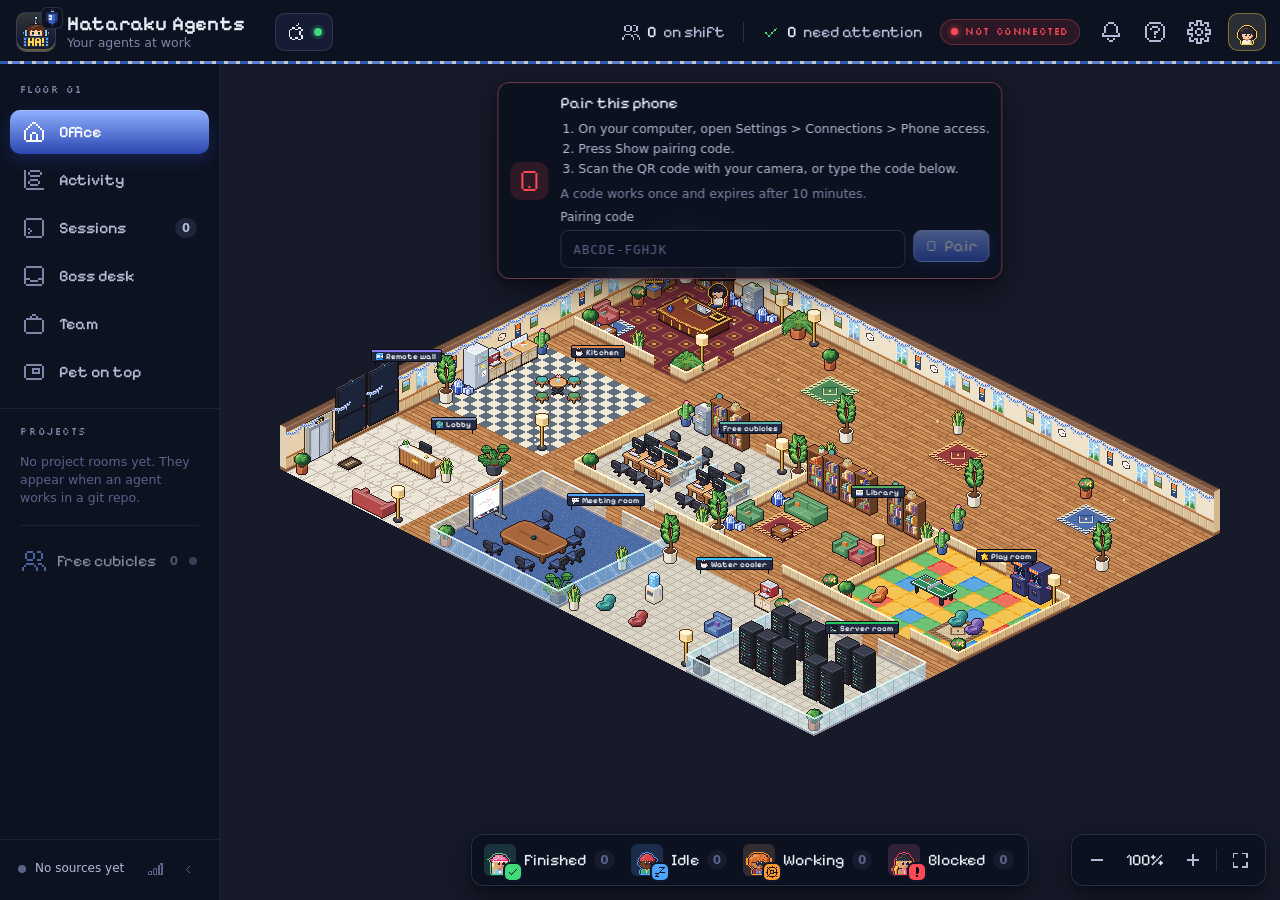
==== commit 7cb43281: "Rebuild: the demo is built from 0.1.3 Co-Authored-By: Claude Fable 5.2 <noreply@anthropic.com>" ====
--- a/demo/index.html
+++ b/demo/index.html
@@ -15,13 +15,13 @@
     <meta name="apple-mobile-web-app-status-bar-style" content="black-translucent" />
     <meta name="apple-mobile-web-app-title" content="Hataraku" />
     <title>Hataraku Agents</title>
-    <script type="module" crossorigin src="./assets/index-CYCwt3Ax.js"></script>
+    <script type="module" crossorigin src="./assets/index-BnkjkUJK.js"></script>
     <link rel="modulepreload" crossorigin href="./assets/CanvasPool-AVnmSNKq.js">
     <link rel="modulepreload" crossorigin href="./assets/canvasUtils-D9PJXwz_.js">
     <link rel="modulepreload" crossorigin href="./assets/RenderTargetSystem-C_1yGmji.js">
     <link rel="modulepreload" crossorigin href="./assets/getTextureBatchBindGroup-Ck77k8EI.js">
     <link rel="modulepreload" crossorigin href="./assets/getTexelRangeRects--bWe3apc.js">
-    <link rel="stylesheet" crossorigin href="./assets/index-DSDcS_GD.css">
+    <link rel="stylesheet" crossorigin href="./assets/index-BSySCa9t.css">
   </head>
   <body>
     <div id="root"></div>
--- a/demo/assets/index-BSySCa9t.css
+++ b/demo/assets/index-BSySCa9t.css
@@ -0,0 +1 @@
+@font-face{font-family:Pixelify Sans;font-style:normal;font-display:swap;font-weight:400;src:url([data-uri])format("woff2"),url(./pixelify-sans-cyrillic-400-normal-DfOZNMlW.woff)format("woff");unicode-range:U+301,U+400-45F,U+490-491,U+4B0-4B1,U+2116}@font-face{font-family:Pixelify Sans;font-style:normal;font-display:swap;font-weight:400;src:url(./pixelify-sans-latin-ext-400-normal-DdH6zlBQ.woff2)format("woff2"),url(./pixelify-sans-latin-ext-400-normal-BkfTUL4s.woff)format("woff");unicode-range:U+100-2BA,U+2BD-2C5,U+2C7-2CC,U+2CE-2D7,U+2DD-2FF,U+304,U+308,U+329,U+1D00-1DBF,U+1E00-1E9F,U+1EF2-1EFF,U+2020,U+20A0-20AB,U+20AD-20C0,U+2113,U+2C60-2C7F,U+A720-A7FF}@font-face{font-family:Pixelify Sans;font-style:normal;font-display:swap;font-weight:400;src:url(./pixelify-sans-latin-400-normal-DLrIX9QE.woff2)format("woff2"),url(./pixelify-sans-latin-400-normal-JapMNN6Z.woff)format("woff");unicode-range:U+??,U+131,U+152-153,U+2BB-2BC,U+2C6,U+2DA,U+2DC,U+304,U+308,U+329,U+2000-206F,U+20AC,U+2122,U+2191,U+2193,U+2212,U+2215,U+FEFF,U+FFFD}@font-face{font-family:Pixelify Sans;font-style:normal;font-display:swap;font-weight:500;src:url([data-uri])format("woff2"),url(./pixelify-sans-cyrillic-500-normal-CR9SIKMr.woff)format("woff");unicode-range:U+301,U+400-45F,U+490-491,U+4B0